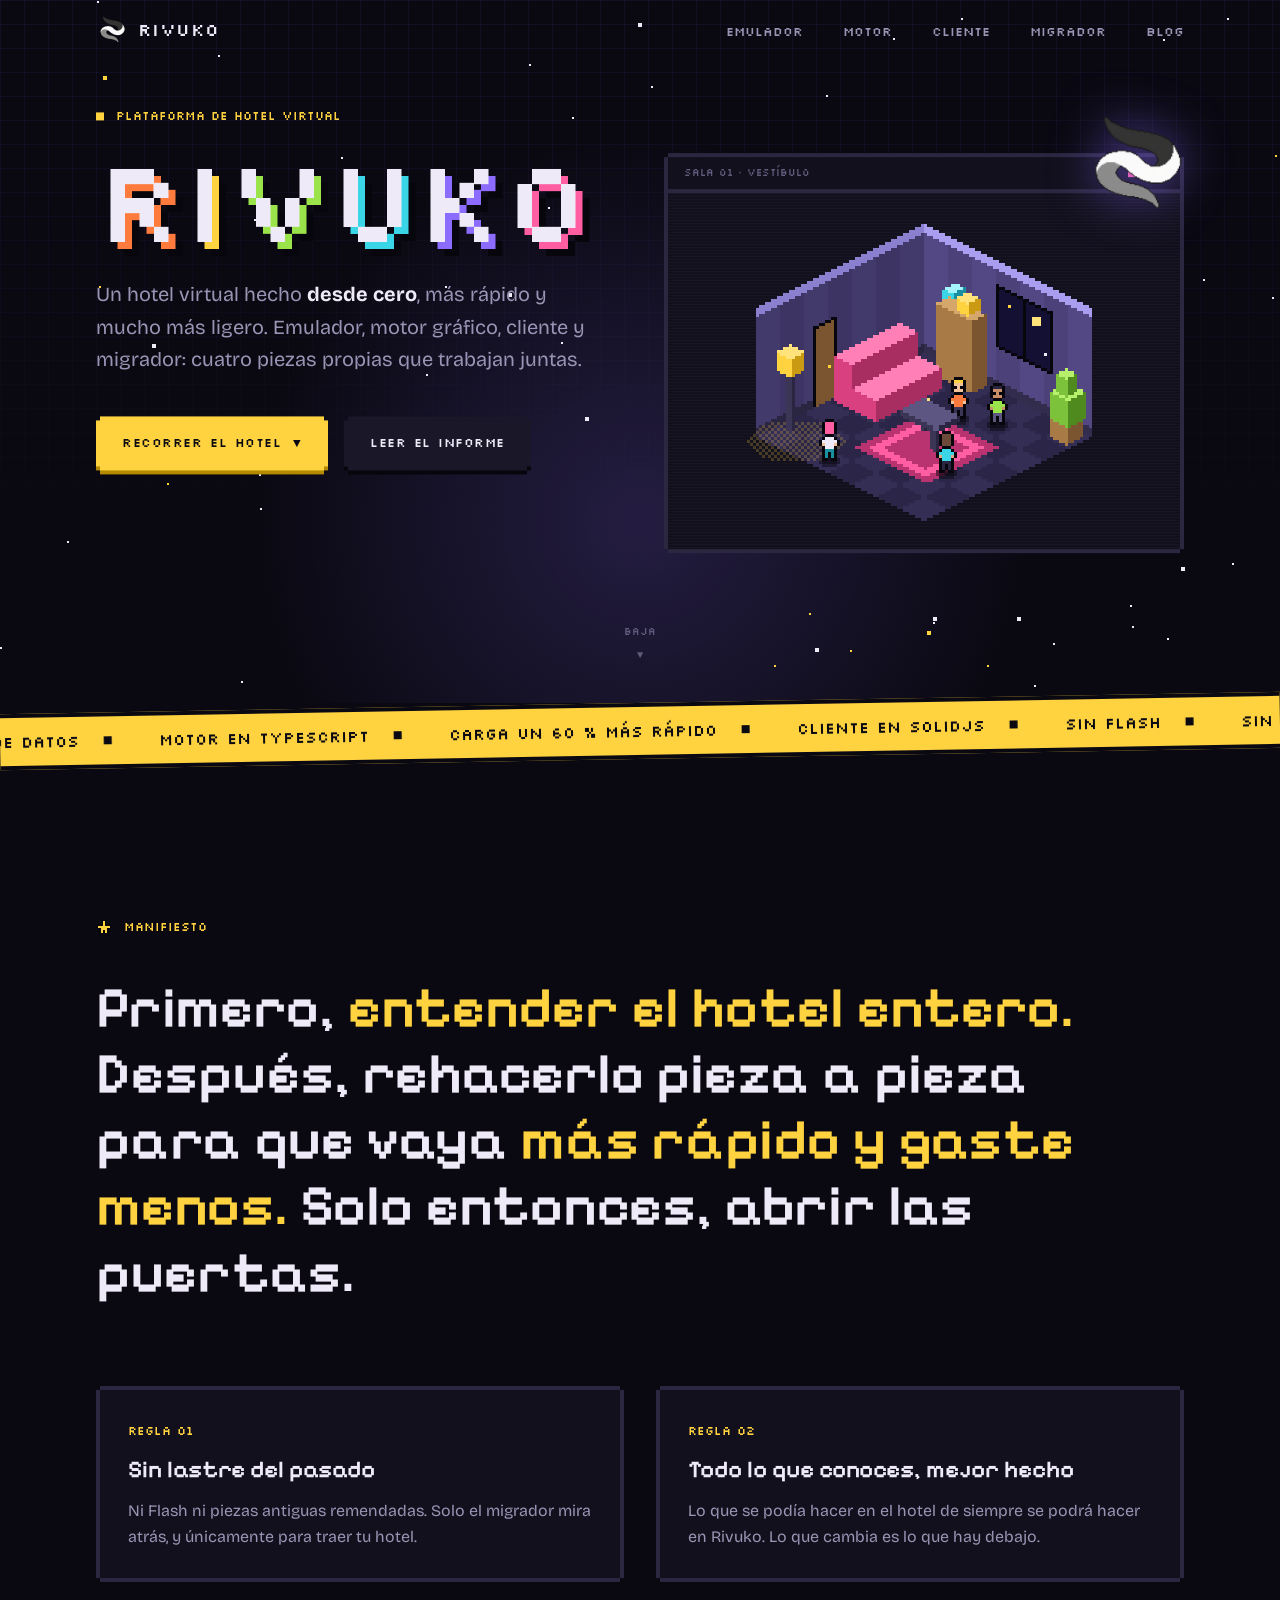
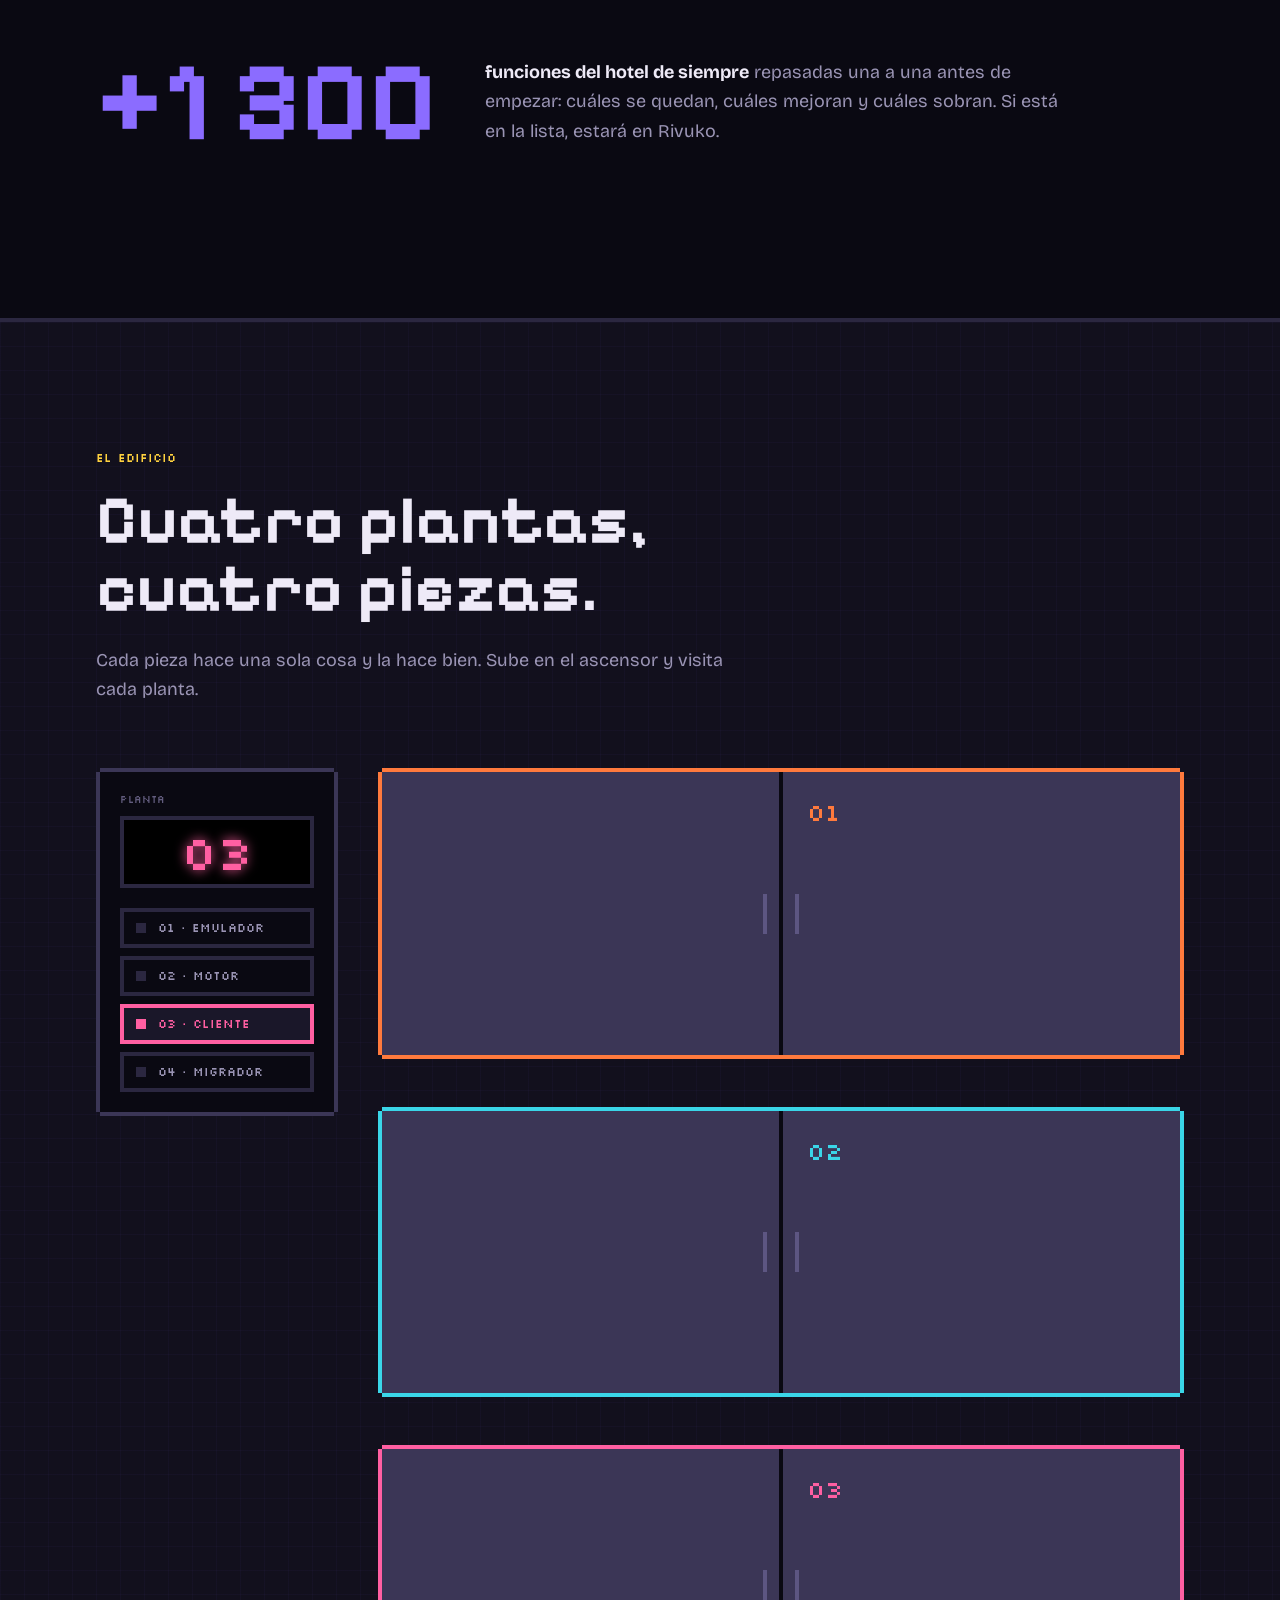
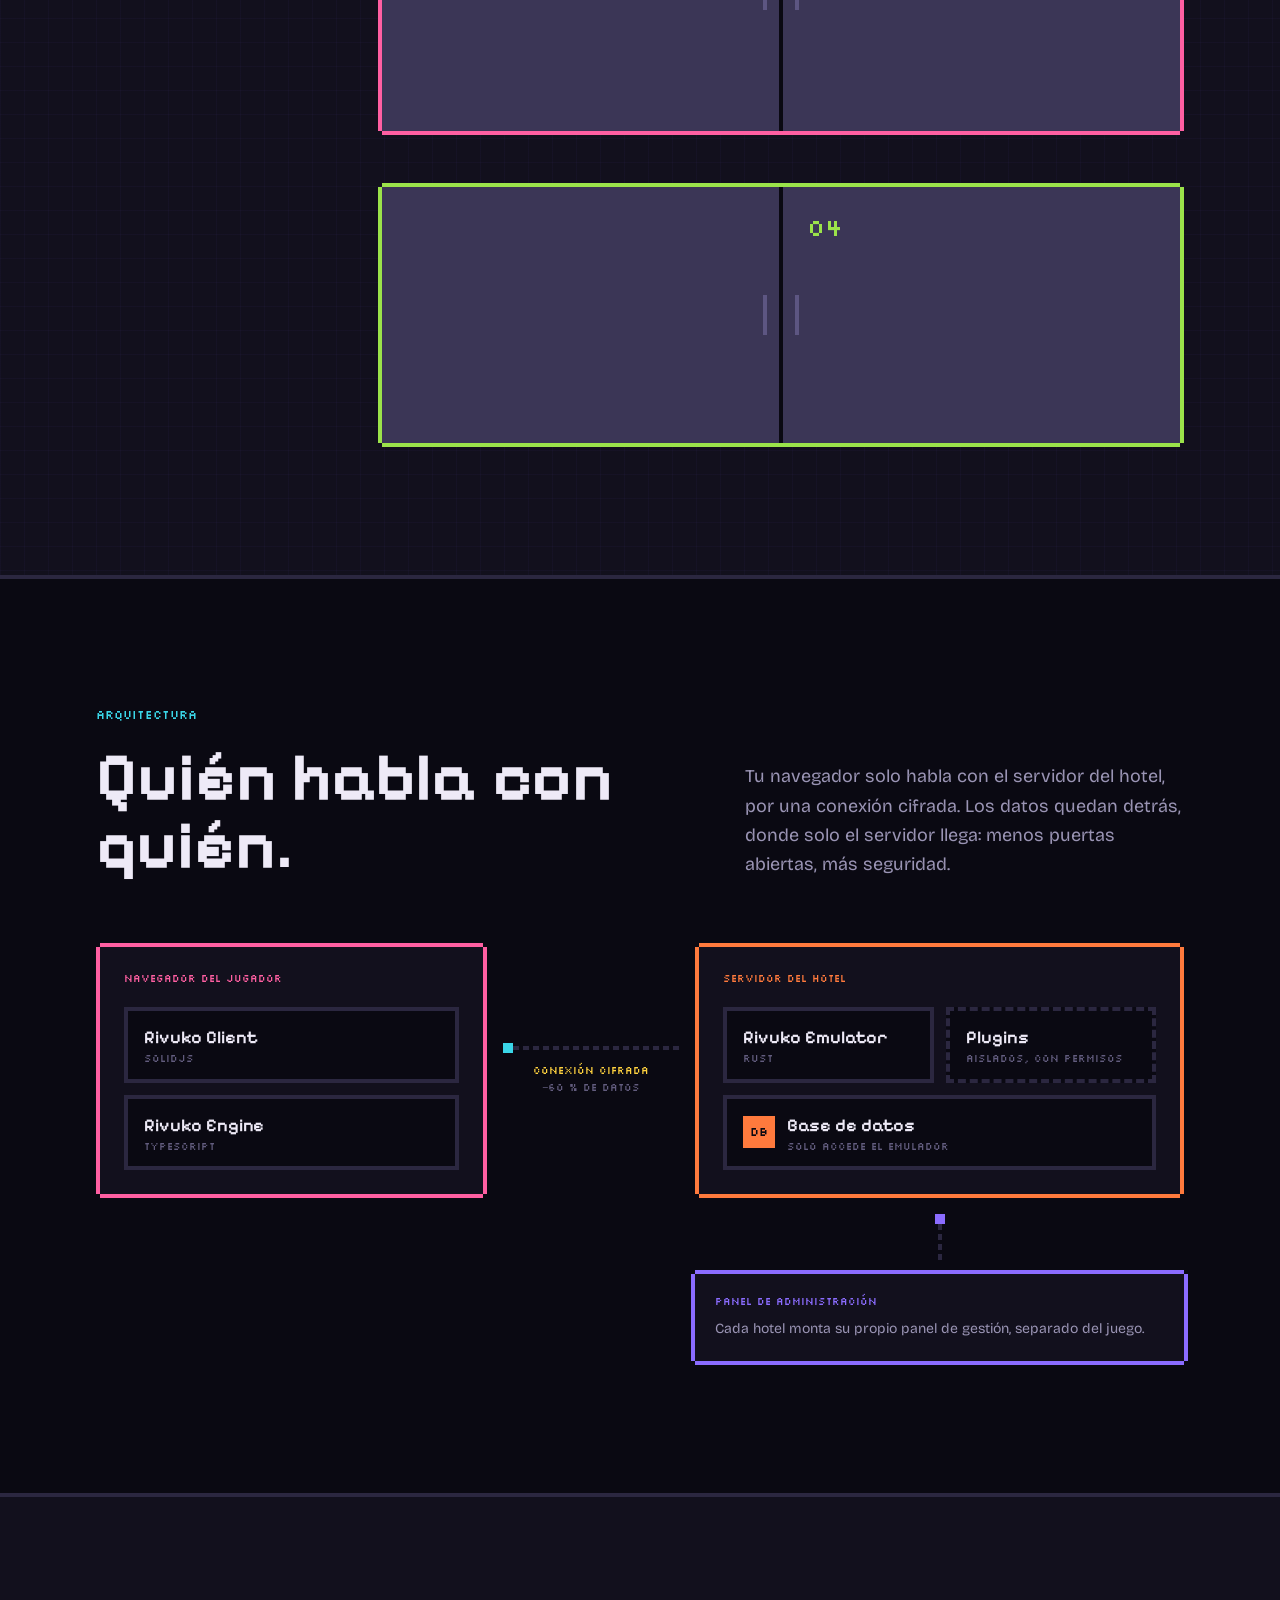
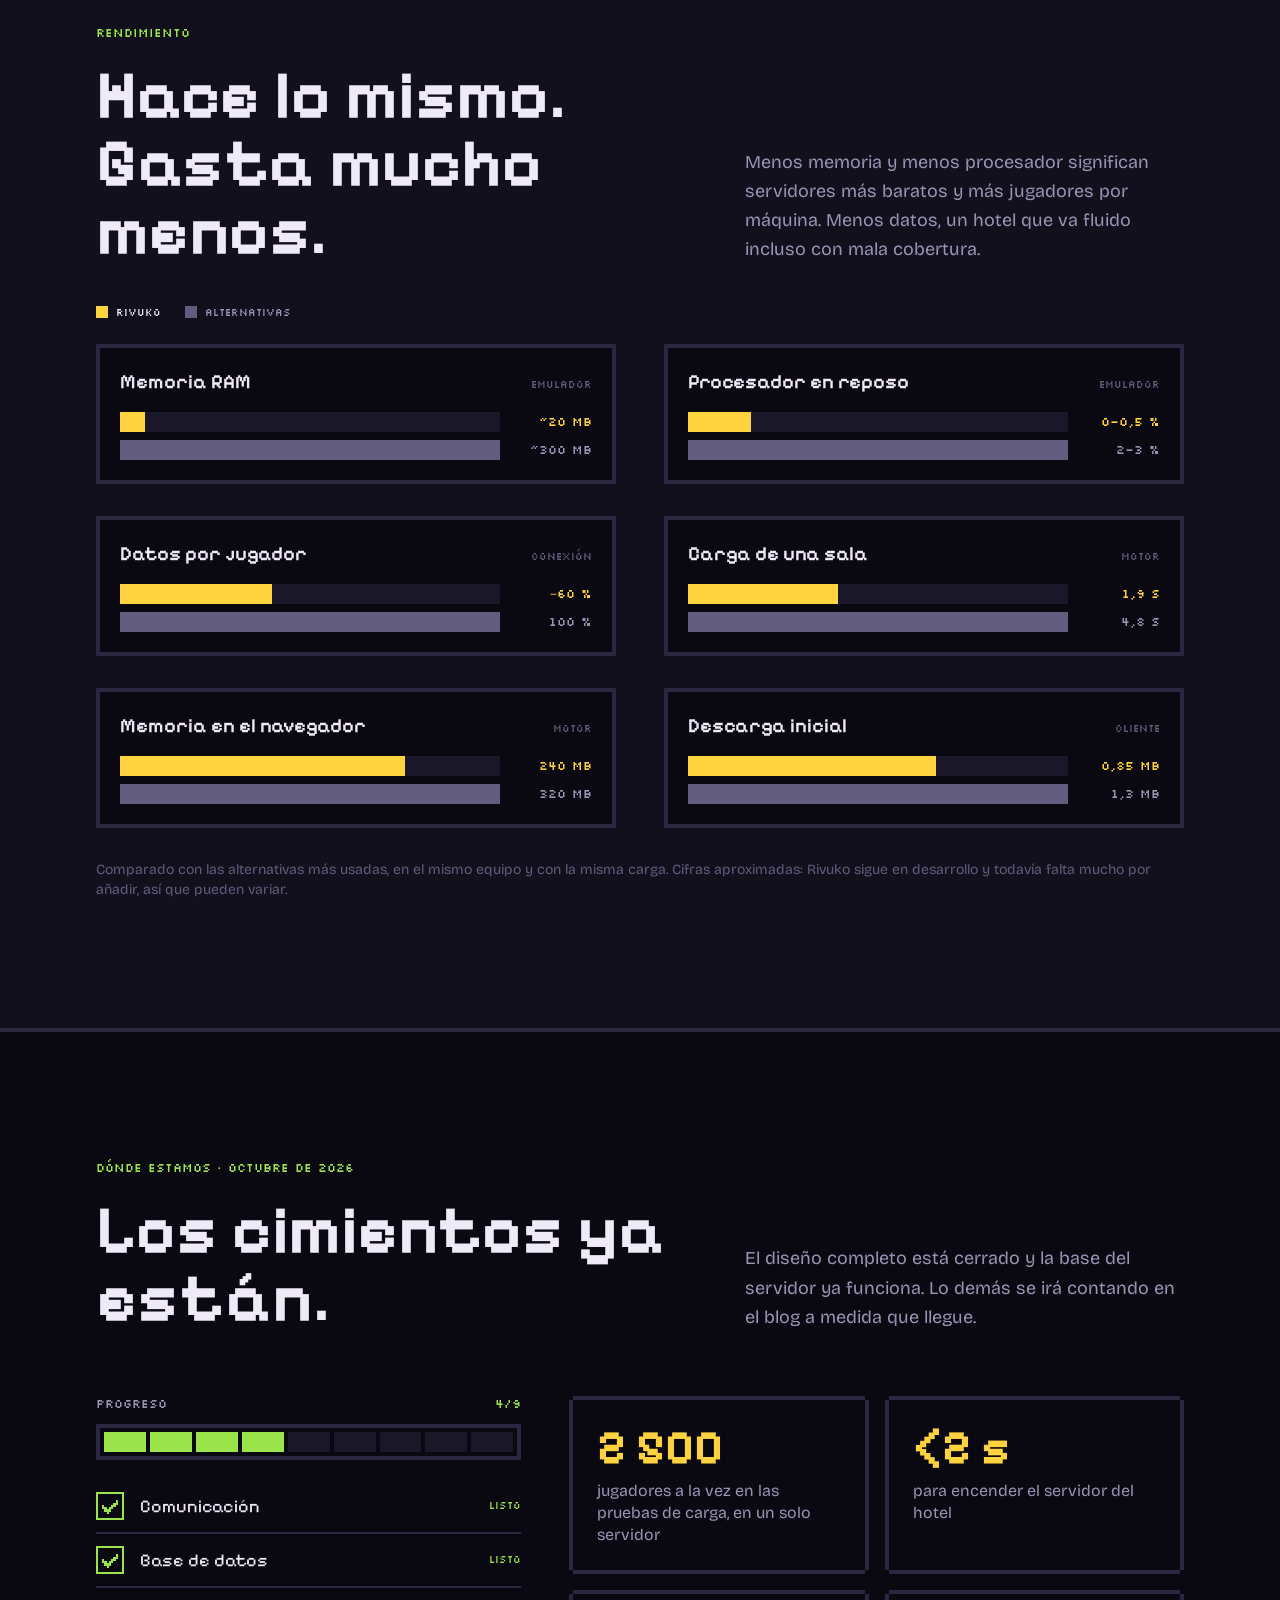
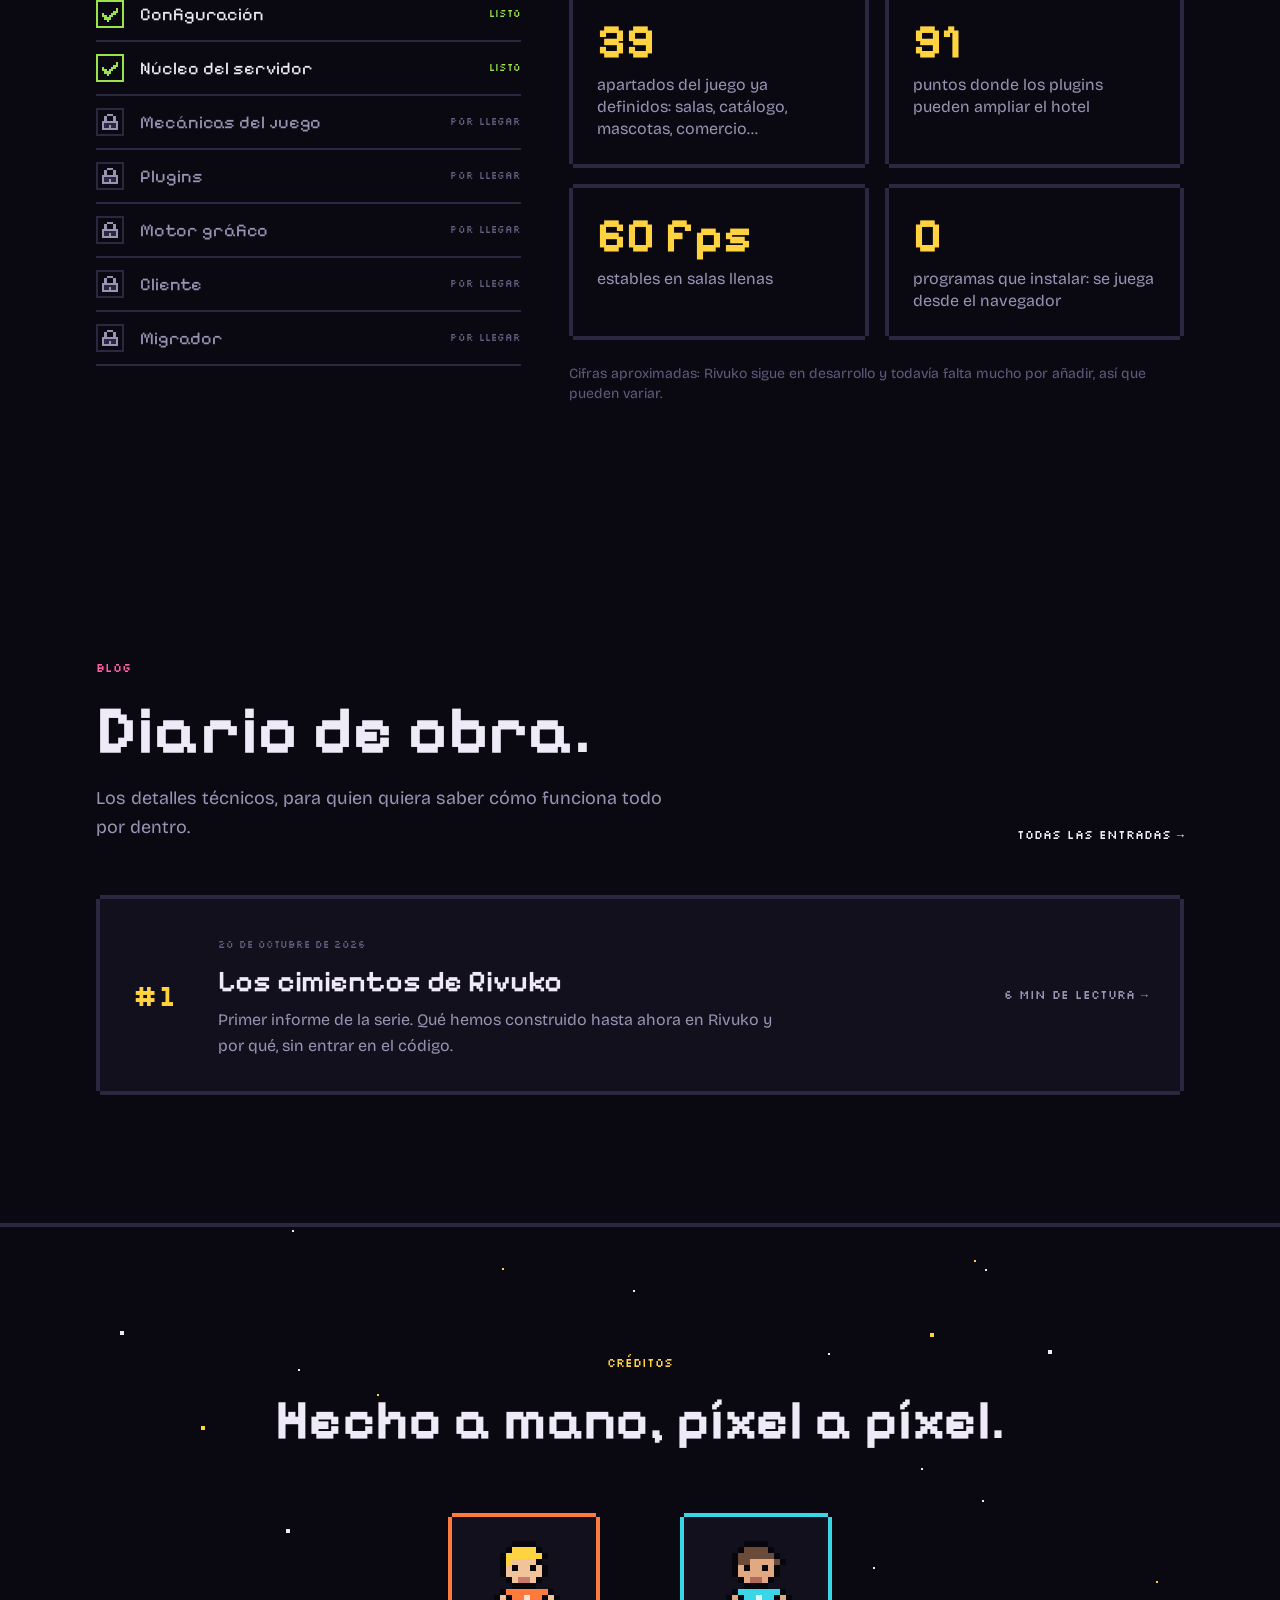
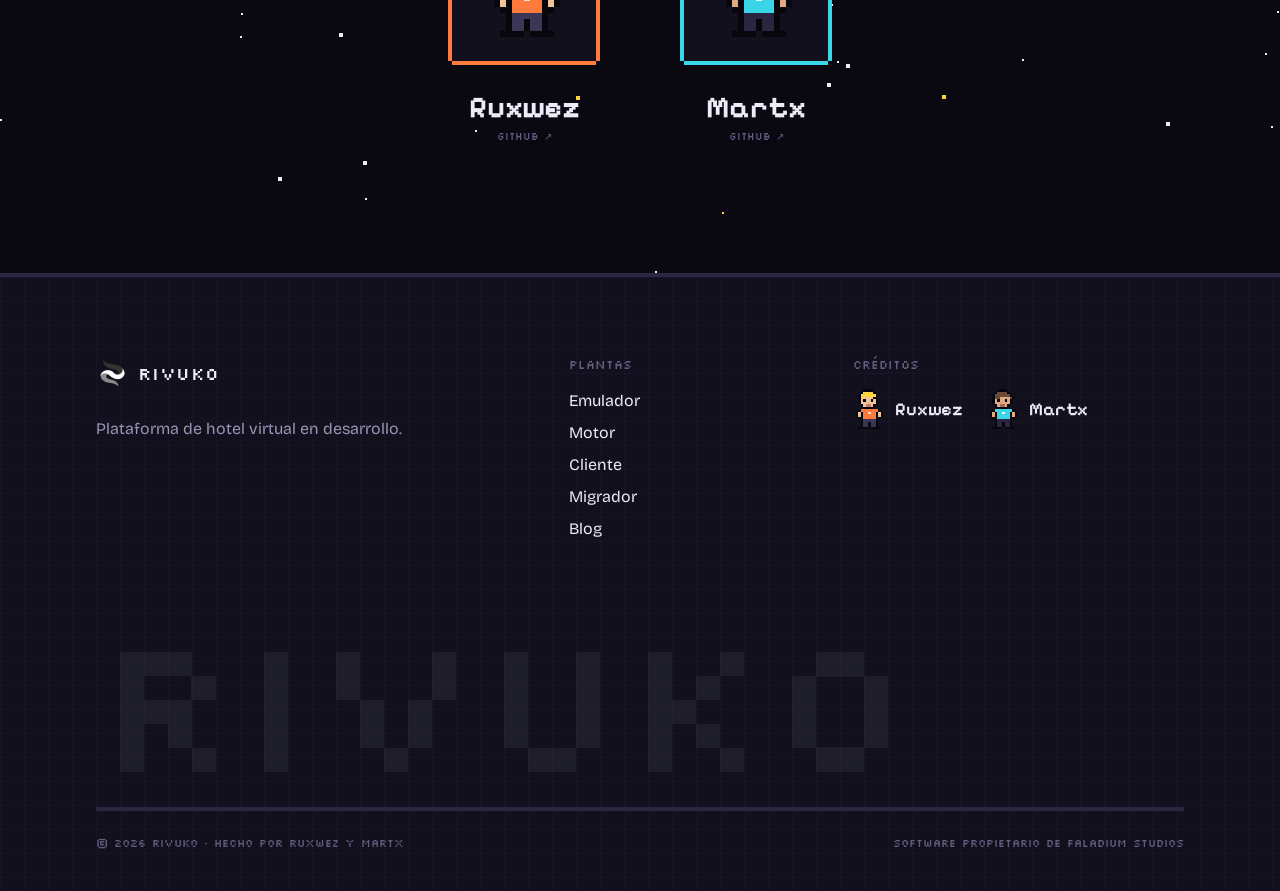
==== index.html @ 39b76a86 "." ====
<!doctype html>
<html lang="es">
  <head>
    <script>document.documentElement.classList.add("js");</script>
    <meta charset="utf-8" />
    <meta name="viewport" content="width=device-width, initial-scale=1" />
    <meta name="theme-color" content="#0a0912" />
    <link rel="icon" href="./favicon.png" type="image/png" />
    <link rel="apple-touch-icon" href="./apple-touch-icon.png" />
    <link href="./_app/immutable/entry/start.C_ji6uRD.js" rel="modulepreload">
		<link href="./_app/immutable/chunks/BPRgHqls.js" rel="modulepreload">
		<link href="./_app/immutable/chunks/MwFUhttO.js" rel="modulepreload">
		<link href="./_app/immutable/chunks/-UyI9lYi.js" rel="modulepreload">
		<link href="./_app/immutable/chunks/Dgnofkfo.js" rel="modulepreload">
		<link href="./_app/immutable/entry/app.CMrkdZSC.js" rel="modulepreload">
		<link href="./_app/immutable/chunks/DsnmJJEf.js" rel="modulepreload">
		<link href="./_app/immutable/chunks/eiNhF_HA.js" rel="modulepreload">
		<link href="./_app/immutable/chunks/B8r9OYyc.js" rel="modulepreload">
		<link href="./_app/immutable/chunks/Dru3IKKa.js" rel="modulepreload">
		<link href="./_app/immutable/nodes/0.DFyDA6Xi.js" rel="modulepreload">
		<link href="./_app/immutable/chunks/CtgAwrWz.js" rel="modulepreload">
		<link href="./_app/immutable/chunks/BNebqK40.js" rel="modulepreload">
		<link href="./_app/immutable/chunks/D0O7lKIT.js" rel="modulepreload">
		<link href="./_app/immutable/chunks/Bfo4kyxZ.js" rel="modulepreload">
		<link href="./_app/immutable/chunks/B04ZawnV.js" rel="modulepreload">
		<link href="./_app/immutable/chunks/DpcAlEVB.js" rel="modulepreload">
		<link href="./_app/immutable/nodes/2.C4mLR5Mn.js" rel="modulepreload">
		<link href="./_app/immutable/chunks/ZSm0M-sG.js" rel="modulepreload">
		<link href="./_app/immutable/chunks/CJP9e6hx.js" rel="modulepreload">
		<link href="./_app/immutable/chunks/a2FfAzxK.js" rel="modulepreload">
		<link href="./_app/immutable/chunks/BHLhH5mI.js" rel="modulepreload">
		<link href="./_app/immutable/chunks/BzL-fa7Y.js" rel="modulepreload">
		<!--1uha8ag--><meta name="description" content="Rivuko es una plataforma de hotel virtual construida desde cero, más rápida y mucho más ligera: emulador, motor gráfico, cliente y migrador."/> <meta property="og:title" content="Rivuko"/> <meta property="og:description" content="Rivuko es una plataforma de hotel virtual construida desde cero, más rápida y mucho más ligera: emulador, motor gráfico, cliente y migrador."/> <meta property="og:image" content="./logo.png"/><!----><title>Rivuko · Plataforma de hotel virtual</title>
		<link href="./_app/immutable/assets/0.CQcA4WLW.css" rel="stylesheet">
		<link href="./_app/immutable/assets/2.CHGrUEcN.css" rel="stylesheet">
  </head>
  <body data-sveltekit-preload-data="hover">
    <div style="display: contents"><!--[--><!--[0--><!--[--><header class="fixed inset-x-0 top-0 z-50 border-b-4 transition-colors duration-300 border-transparent"><nav class="mx-auto flex h-16 max-w-6xl items-center justify-between px-5 sm:px-8"><a href="./" aria-label="Rivuko, inicio"><span class="inline-flex items-center gap-2.5 "><img src="./logo.png" alt="" width="32" height="32" class="size-8"/> <!--[0--><span class="font-px text-lg leading-none tracking-wide">Rivuko</span><!--]--></span><!----></a> <ul class="hidden items-center gap-7 font-px text-[0.8rem] uppercase md:flex"><!--[--><li><a href="./emulator/" class="group flex items-center gap-1.5 transition-colors text-muted hover:text-text"><span class="size-1.5 bg-gold transition-opacity opacity-0 group-hover:opacity-100" aria-hidden="true"></span> Emulador</a></li><li><a href="./engine/" class="group flex items-center gap-1.5 transition-colors text-muted hover:text-text"><span class="size-1.5 bg-gold transition-opacity opacity-0 group-hover:opacity-100" aria-hidden="true"></span> Motor</a></li><li><a href="./client/" class="group flex items-center gap-1.5 transition-colors text-muted hover:text-text"><span class="size-1.5 bg-gold transition-opacity opacity-0 group-hover:opacity-100" aria-hidden="true"></span> Cliente</a></li><li><a href="./migrator/" class="group flex items-center gap-1.5 transition-colors text-muted hover:text-text"><span class="size-1.5 bg-gold transition-opacity opacity-0 group-hover:opacity-100" aria-hidden="true"></span> Migrador</a></li><li><a href="./blog/" class="group flex items-center gap-1.5 transition-colors text-muted hover:text-text"><span class="size-1.5 bg-gold transition-opacity opacity-0 group-hover:opacity-100" aria-hidden="true"></span> Blog</a></li><!--]--></ul> <button class="-mr-2 flex h-10 items-center px-2 font-px text-xs uppercase md:hidden" aria-label="Abrir menú" aria-expanded="false">Menú</button></nav></header> <!--[-1--><!--]--><!----> <main><!--[--><section class="relative isolate overflow-hidden pt-28 sm:pt-32"><div class="pixel-grid absolute inset-0 -z-10 [mask-image:linear-gradient(to_bottom,black,transparent_85%)]" aria-hidden="true"></div> <div class="absolute left-1/2 top-1/3 -z-10 size-[48rem] -translate-x-1/2 -translate-y-24 bg-[radial-gradient(closest-side,rgb(139_108_255/0.2),transparent)]" aria-hidden="true"></div> <div class="pointer-events-none absolute inset-0 overflow-hidden" aria-hidden="true"><!--[--><div class="absolute inset-0 animate-twinkle" style="animation-delay: 0s"><!--[--><span class="absolute bg-text" style="left: 0.005478458481597928%; top: 92.07645170021637%; width: 2px; height: 2px"></span><span class="absolute bg-text" style="left: 81.67574227865587%; top: 24.200477369223012%; width: 2px; height: 2px"></span><span class="absolute bg-text" style="left: 92.3168233560011%; top: 68.85014431031892%; width: 2px; height: 2px"></span><span class="absolute bg-text" style="left: 42.84699752128078%; top: 29.487340165994752%; width: 2px; height: 2px"></span><span class="absolute bg-text" style="left: 90.89697673492924%; top: 5.487983955763273%; width: 2px; height: 2px"></span><span class="absolute bg-text" style="left: 33.2571646353496%; top: 53.16602632085142%; width: 2px; height: 2px"></span><span class="absolute bg-text" style="left: 93.95726020166522%; top: 39.67220938749249%; width: 2px; height: 2px"></span><span class="absolute bg-gold" style="left: 7.772992228983432%; top: 40.68039252454433%; width: 2px; height: 2px"></span><span class="absolute bg-text" style="left: 88.45653938523333%; top: 89.05744761650331%; width: 2px; height: 2px"></span><span class="absolute bg-text" style="left: 74.11488880129293%; top: 48.93608333027739%; width: 2px; height: 2px"></span><span class="absolute bg-text" style="left: 63.69323565796634%; top: 92.21170344027304%; width: 4px; height: 4px"></span><span class="absolute bg-text" style="left: 5.2345416998651535%; top: 76.94234963364077%; width: 2px; height: 2px"></span><span class="absolute bg-text" style="left: 88.3135679589182%; top: 86.13668553816932%; width: 2px; height: 2px"></span><span class="absolute bg-text" style="left: 88.69851119290037%; top: 55.87761907646321%; width: 2px; height: 2px"></span><span class="absolute bg-gold" style="left: 63.24074606562068%; top: 87.21912488677498%; width: 2px; height: 2px"></span><span class="absolute bg-text" style="left: 44.66690129817785%; top: 16.610118475095422%; width: 2px; height: 2px"></span><span class="absolute bg-text" style="left: 20.275616888085203%; top: 72.29303804798658%; width: 2px; height: 2px"></span><span class="absolute bg-text" style="left: 95.8887678551901%; top: 2.521342179980754%; width: 2px; height: 2px"></span><span class="absolute bg-gold" style="left: 60.50422888272639%; top: 94.5748319824109%; width: 2px; height: 2px"></span><span class="absolute bg-text" style="left: 39.68832294442147%; top: 41.64372689167211%; width: 4px; height: 4px"></span><span class="absolute bg-text" style="left: 17.05288319711242%; top: 7.8078938684463%; width: 2px; height: 2px"></span><span class="absolute bg-text" style="left: 41.3464112865489%; top: 9.134493027410699%; width: 2px; height: 2px"></span><span class="absolute bg-text" style="left: 34.80339741092334%; top: 40.70028538848287%; width: 2px; height: 2px"></span><span class="absolute bg-text" style="left: 43.806075185447035%; top: 48.70564180831688%; width: 2px; height: 2px"></span><!--]--></div><div class="absolute inset-0 animate-twinkle" style="animation-delay: 0.8s"><!--[--><span class="absolute bg-text" style="left: 72.93706618851846%; top: 53.27143042966325%; width: 2px; height: 2px"></span><span class="absolute bg-text" style="left: 69.8045688540696%; top: 5.388730347803203%; width: 2px; height: 2px"></span><span class="absolute bg-text" style="left: 91.19954979568699%; top: 90.83341611122407%; width: 2px; height: 2px"></span><span class="absolute bg-text" style="left: 72.92721992029213%; top: 87.78520034988652%; width: 4px; height: 4px"></span><span class="absolute bg-gold" style="left: 66.44210357518965%; top: 92.4347882123826%; width: 2px; height: 2px"></span><span class="absolute bg-text" style="left: 90.64947841253573%; top: 45.78367948801428%; width: 2px; height: 2px"></span><span class="absolute bg-text" style="left: 58.68596767945493%; top: 35.058788599008125%; width: 2px; height: 2px"></span><span class="absolute bg-gold" style="left: 99.62051529419632%; top: 22.000549557619053%; width: 2px; height: 2px"></span><span class="absolute bg-text" style="left: 76.11278289748019%; top: 27.542157949666567%; width: 4px; height: 4px"></span><span class="absolute bg-text" style="left: 88.20869377265159%; top: 23.516236955074703%; width: 2px; height: 2px"></span><span class="absolute bg-text" style="left: 18.813403564884048%; top: 96.87371500622189%; width: 2px; height: 2px"></span><span class="absolute bg-text" style="left: 49.81872274066262%; top: 3.273102316666908%; width: 4px; height: 4px"></span><span class="absolute bg-text" style="left: 76.48848457098403%; top: 41.960184528473846%; width: 2px; height: 2px"></span><span class="absolute bg-text" style="left: 73.48923081228939%; top: 33.50226214784303%; width: 2px; height: 2px"></span><span class="absolute bg-text" style="left: 64.52154096426514%; top: 13.53898640421172%; width: 2px; height: 2px"></span><span class="absolute bg-text" style="left: 56.15223858326313%; top: 50.67386890327272%; width: 2px; height: 2px"></span><span class="absolute bg-text" style="left: 65.95721527280156%; top: 42.91708997586606%; width: 4px; height: 4px"></span><span class="absolute bg-gold" style="left: 72.40374962445523%; top: 89.81993821906855%; width: 4px; height: 4px"></span><span class="absolute bg-text" style="left: 20.221782066031256%; top: 67.49118378734737%; width: 2px; height: 2px"></span><span class="absolute bg-text" style="left: 80.76381486876114%; top: 97.43649926848546%; width: 2px; height: 2px"></span><span class="absolute bg-gold" style="left: 55.61064218897867%; top: 48.06327016468312%; width: 2px; height: 2px"></span><span class="absolute bg-text" style="left: 77.74596259824278%; top: 76.39338866639575%; width: 2px; height: 2px"></span><span class="absolute bg-text" style="left: 56.742558235648346%; top: 72.17626654178662%; width: 2px; height: 2px"></span><!--]--></div><div class="absolute inset-0 animate-twinkle" style="animation-delay: 1.6s"><!--[--><span class="absolute bg-text" style="left: 75.50748408562852%; top: 54.28502715857933%; width: 2px; height: 2px"></span><span class="absolute bg-text" style="left: 92.24018212046484%; top: 80.74089865234723%; width: 4px; height: 4px"></span><span class="absolute bg-text" style="left: 83.71709556491909%; top: 33.225159595359656%; width: 2px; height: 2px"></span><span class="absolute bg-gold" style="left: 56.06300232748641%; top: 50.880118064060866%; width: 2px; height: 2px"></span><span class="absolute bg-text" style="left: 40.56216810856115%; top: 28.359400587323773%; width: 2px; height: 2px"></span><span class="absolute bg-text" style="left: 63.434974971895564%; top: 51.62435264867933%; width: 2px; height: 2px"></span><span class="absolute bg-text" style="left: 79.47211017807578%; top: 87.75576291966985%; width: 4px; height: 4px"></span><span class="absolute bg-text" style="left: 45.710673623583595%; top: 59.29159156945143%; width: 4px; height: 4px"></span><span class="absolute bg-text" style="left: 7.603983957136043%; top: 0.15836758546455185%; width: 2px; height: 2px"></span><span class="absolute bg-text" style="left: 11.83726578570775%; top: 48.92606039015858%; width: 4px; height: 4px"></span><span class="absolute bg-text" style="left: 26.627136173950106%; top: 22.277675579431317%; width: 2px; height: 2px"></span><span class="absolute bg-gold" style="left: 13.076027023175744%; top: 68.78617851472747%; width: 2px; height: 2px"></span><span class="absolute bg-text" style="left: 88.22156423154361%; top: 39.83003955326511%; width: 2px; height: 2px"></span><span class="absolute bg-text" style="left: 19.862626967887685%; top: 31.171449288340032%; width: 2px; height: 2px"></span><span class="absolute bg-gold" style="left: 77.14015449264095%; top: 94.57655781627471%; width: 2px; height: 2px"></span><span class="absolute bg-text" style="left: 75.0879158615544%; top: 2.6018851448790565%; width: 2px; height: 2px"></span><span class="absolute bg-text" style="left: 82.28663917737391%; top: 91.54465412327305%; width: 2px; height: 2px"></span><span class="absolute bg-gold" style="left: 8.027061544371332%; top: 10.823376248974062%; width: 4px; height: 4px"></span><span class="absolute bg-text" style="left: 99.3956244547831%; top: 42.26021153957593%; width: 2px; height: 2px"></span><span class="absolute bg-text" style="left: 50.87238748132828%; top: 12.2163986844087%; width: 2px; height: 2px"></span><span class="absolute bg-gold" style="left: 41.341788853212165%; top: 31.44525593679643%; width: 4px; height: 4px"></span><span class="absolute bg-text" style="left: 96.24442765314339%; top: 80.09556638081352%; width: 2px; height: 2px"></span><span class="absolute bg-text" style="left: 72.89750998509%; top: 88.45031940771747%; width: 2px; height: 2px"></span><!--]--></div><!--]--></div><!----> <div class="mx-auto grid max-w-6xl items-center gap-12 px-5 pb-16 sm:px-8 lg:grid-cols-12 lg:pb-24"><div class="lg:col-span-6"><p data-reveal="" class="flex items-center gap-3 font-px text-xs uppercase text-gold"><span class="size-2 animate-blink bg-gold" aria-hidden="true"></span> Plataforma de hotel virtual</p> <h1 class="mt-6 flex font-px text-[clamp(3.6rem,12vw,7.25rem)] leading-[0.85]" aria-label="Rivuko"><!--[--><span data-item="" class="inline-block" style="text-shadow: 0.06em 0.06em 0 #ff7a3d, 0.12em 0.12em 0 #07060c" aria-hidden="true">R</span><span data-item="" class="inline-block" style="text-shadow: 0.06em 0.06em 0 #ffd23f, 0.12em 0.12em 0 #07060c" aria-hidden="true">I</span><span data-item="" class="inline-block" style="text-shadow: 0.06em 0.06em 0 #9be34a, 0.12em 0.12em 0 #07060c" aria-hidden="true">V</span><span data-item="" class="inline-block" style="text-shadow: 0.06em 0.06em 0 #3ad6e8, 0.12em 0.12em 0 #07060c" aria-hidden="true">U</span><span data-item="" class="inline-block" style="text-shadow: 0.06em 0.06em 0 #8b6cff, 0.12em 0.12em 0 #07060c" aria-hidden="true">K</span><span data-item="" class="inline-block" style="text-shadow: 0.06em 0.06em 0 #ff5fa2, 0.12em 0.12em 0 #07060c" aria-hidden="true">O</span><!--]--></h1> <p data-reveal="" class="mt-8 max-w-lg text-lg leading-relaxed text-muted sm:text-xl">Un hotel virtual hecho <strong class="text-text">desde cero</strong>, más rápido y mucho más
        ligero. Emulador, motor gráfico, cliente y migrador: cuatro piezas propias que trabajan juntas.</p> <div data-reveal="" class="mt-10 flex flex-wrap gap-4"><a href="./#plantas" class="px-button">Recorrer el hotel <span aria-hidden="true">▼</span></a> <a href="./blog/informe-tecnico-01/" class="px-button ghost">Leer el informe</a></div></div> <div class="relative lg:col-span-6"><div data-reveal="" class="px-frame bg-night" style="--px-color: #2b2740"><div class="flex items-center justify-between border-b-4 border-line px-4 py-2 font-px text-[0.65rem] uppercase text-dim"><span>Sala 01 · Vestíbulo</span> <span class="flex gap-1.5" aria-hidden="true"><span class="size-2 bg-rose"></span><span class="size-2 bg-gold"></span><span class="size-2 bg-lime"></span></span></div> <div class="scanlines px-2 py-4"><div class="flex w-full justify-center " role="img" aria-label="Sala de hotel en pixel art con avatares que pasean y charlan"><canvas width="128" height="108" class="pixelated max-w-full" style="width: 384px" aria-hidden="true"></canvas></div><!----></div></div> <img src="./logo.png" alt="" width="112" height="112" class="absolute -right-2 -top-12 size-24 animate-bob drop-shadow-[0_0_24px_rgba(139,108,255,0.55)] sm:size-28"/></div></div> <a href="./#desde-cero" class="mx-auto mb-10 flex w-fit flex-col items-center gap-2 font-px text-[0.65rem] uppercase text-dim hover:text-gold">Baja <span class="animate-blink" aria-hidden="true">▼</span></a></section><!----> <div class="relative -rotate-1 overflow-hidden border-y-4 border-void bg-gold py-3 text-void" aria-hidden="true"><div class="flex w-max"><!--[--><ul class="flex shrink-0 items-center"><!--[--><li class="flex items-center gap-6 px-6 font-px text-sm uppercase sm:text-base">~20 MB de RAM <span class="size-2 bg-void"></span></li><li class="flex items-center gap-6 px-6 font-px text-sm uppercase sm:text-base">Emulador en Rust <span class="size-2 bg-void"></span></li><li class="flex items-center gap-6 px-6 font-px text-sm uppercase sm:text-base">−60 % de datos <span class="size-2 bg-void"></span></li><li class="flex items-center gap-6 px-6 font-px text-sm uppercase sm:text-base">Motor en TypeScript <span class="size-2 bg-void"></span></li><li class="flex items-center gap-6 px-6 font-px text-sm uppercase sm:text-base">Carga un 60 % más rápido <span class="size-2 bg-void"></span></li><li class="flex items-center gap-6 px-6 font-px text-sm uppercase sm:text-base">Cliente en SolidJS <span class="size-2 bg-void"></span></li><li class="flex items-center gap-6 px-6 font-px text-sm uppercase sm:text-base">Sin Flash <span class="size-2 bg-void"></span></li><li class="flex items-center gap-6 px-6 font-px text-sm uppercase sm:text-base">Sin instalar nada <span class="size-2 bg-void"></span></li><!--]--></ul><ul class="flex shrink-0 items-center"><!--[--><li class="flex items-center gap-6 px-6 font-px text-sm uppercase sm:text-base">~20 MB de RAM <span class="size-2 bg-void"></span></li><li class="flex items-center gap-6 px-6 font-px text-sm uppercase sm:text-base">Emulador en Rust <span class="size-2 bg-void"></span></li><li class="flex items-center gap-6 px-6 font-px text-sm uppercase sm:text-base">−60 % de datos <span class="size-2 bg-void"></span></li><li class="flex items-center gap-6 px-6 font-px text-sm uppercase sm:text-base">Motor en TypeScript <span class="size-2 bg-void"></span></li><li class="flex items-center gap-6 px-6 font-px text-sm uppercase sm:text-base">Carga un 60 % más rápido <span class="size-2 bg-void"></span></li><li class="flex items-center gap-6 px-6 font-px text-sm uppercase sm:text-base">Cliente en SolidJS <span class="size-2 bg-void"></span></li><li class="flex items-center gap-6 px-6 font-px text-sm uppercase sm:text-base">Sin Flash <span class="size-2 bg-void"></span></li><li class="flex items-center gap-6 px-6 font-px text-sm uppercase sm:text-base">Sin instalar nada <span class="size-2 bg-void"></span></li><!--]--></ul><!--]--></div></div><!----> <section id="desde-cero" class="relative scroll-mt-16"><div class="mx-auto max-w-6xl px-5 py-28 sm:px-8 sm:py-40"><p data-reveal="" class="flex items-center gap-3 font-px text-xs uppercase text-gold"><svg viewBox="0 0 7 7" class="size-4" shape-rendering="crispEdges" aria-hidden="true"><!--[--><rect x="3" y="0" width="1" height="1" fill="#07060c"></rect><rect x="2" y="1" width="1" height="1" fill="#07060c"></rect><rect x="3" y="1" width="1" height="1" fill="#ffd23f"></rect><rect x="4" y="1" width="1" height="1" fill="#07060c"></rect><rect x="0" y="2" width="3" height="1" fill="#07060c"></rect><rect x="3" y="2" width="1" height="1" fill="#ffd23f"></rect><rect x="4" y="2" width="3" height="1" fill="#07060c"></rect><rect x="0" y="3" width="1" height="1" fill="#07060c"></rect><rect x="1" y="3" width="5" height="1" fill="#ffd23f"></rect><rect x="6" y="3" width="1" height="1" fill="#07060c"></rect><rect x="1" y="4" width="1" height="1" fill="#07060c"></rect><rect x="2" y="4" width="3" height="1" fill="#ffd23f"></rect><rect x="5" y="4" width="1" height="1" fill="#07060c"></rect><rect x="1" y="5" width="1" height="1" fill="#07060c"></rect><rect x="2" y="5" width="1" height="1" fill="#ffd23f"></rect><rect x="3" y="5" width="1" height="1" fill="#07060c"></rect><rect x="4" y="5" width="1" height="1" fill="#ffd23f"></rect><rect x="5" y="5" width="1" height="1" fill="#07060c"></rect><rect x="1" y="6" width="1" height="1" fill="#07060c"></rect><rect x="5" y="6" width="1" height="1" fill="#07060c"></rect><!--]--></svg><!----> Manifiesto</p> <p class="mt-10 font-pixel text-[clamp(1.9rem,4.6vw,3.6rem)] font-semibold leading-[1.15]"><!--[--><span data-word="">Primero,</span> <span data-word="" class="text-gold">entender</span> <span data-word="" class="text-gold">el</span> <span data-word="" class="text-gold">hotel</span> <span data-word="" class="text-gold">entero.</span> <span data-word="">Después,</span> <span data-word="">rehacerlo</span> <span data-word="">pieza</span> <span data-word="">a</span> <span data-word="">pieza</span> <span data-word="">para</span> <span data-word="">que</span> <span data-word="">vaya</span> <span data-word="" class="text-gold">más</span> <span data-word="" class="text-gold">rápido</span> <span data-word="" class="text-gold">y</span> <span data-word="" class="text-gold">gaste</span> <span data-word="" class="text-gold">menos.</span> <span data-word="">Solo</span> <span data-word="">entonces,</span> <span data-word="">abrir</span> <span data-word="">las</span> <span data-word="">puertas.</span> <!--]--></p> <ul class="mt-20 grid gap-8 md:grid-cols-2"><!--[--><li data-item="" class="px-frame bg-night p-7" style="--px-color: #2b2740"><span class="font-px text-xs text-gold">Regla 01</span> <h3 class="mt-3 font-pixel text-2xl font-semibold">Sin lastre del pasado</h3> <p class="mt-3 leading-relaxed text-muted">Ni Flash ni piezas antiguas remendadas. Solo el migrador mira atrás, y únicamente para traer tu hotel.</p></li><li data-item="" class="px-frame bg-night p-7" style="--px-color: #2b2740"><span class="font-px text-xs text-gold">Regla 02</span> <h3 class="mt-3 font-pixel text-2xl font-semibold">Todo lo que conoces, mejor hecho</h3> <p class="mt-3 leading-relaxed text-muted">Lo que se podía hacer en el hotel de siempre se podrá hacer en Rivuko. Lo que cambia es lo que hay debajo.</p></li><!--]--></ul> <div data-reveal="" class="mt-16 grid gap-6 md:grid-cols-[auto_1fr] md:items-center md:gap-12"><p class="whitespace-nowrap font-pixel text-[clamp(4rem,10vw,7rem)] font-bold leading-none text-violet">+1 300</p> <p class="max-w-xl text-lg leading-relaxed text-muted"><strong class="text-text">funciones del hotel de siempre</strong> repasadas una a una antes de
        empezar: cuáles se quedan, cuáles mejoran y cuáles sobran. Si está en la lista, estará en Rivuko.</p></div></div></section><!----> <section id="plantas" class="relative scroll-mt-16 border-y-4 border-line bg-night"><div class="pixel-grid absolute inset-0 opacity-50" aria-hidden="true"></div> <div class="relative mx-auto max-w-6xl px-5 py-24 sm:px-8 sm:py-32"><div data-reveal="" class="max-w-2xl"><p class="font-px text-xs uppercase text-gold">El edificio</p> <h2 class="mt-5 font-pixel text-[clamp(2.4rem,6vw,4.25rem)] font-bold leading-[1]">Cuatro plantas, cuatro piezas.</h2> <p class="mt-6 text-lg leading-relaxed text-muted">Cada pieza hace una sola cosa y la hace bien. Sube en el ascensor y visita cada planta.</p></div> <div class="mt-16 grid gap-10 lg:grid-cols-12"><aside class="hidden lg:col-span-3 lg:block"><div class="sticky top-28 px-frame bg-void p-5" style="--px-color: #3b3656"><p class="font-px text-[0.65rem] uppercase text-dim">Planta</p> <p class="mt-2 border-4 border-line bg-black px-3 py-2 text-center font-px text-5xl tabular-nums" style="color: var(--color-ember); text-shadow: 0 0 12px var(--color-ember)" aria-live="polite">01</p> <ul class="mt-5 space-y-2"><!--[--><li><a href="#planta-emulator" class="flex items-center gap-3 border-4 px-3 py-2 font-px text-xs uppercase transition-colors border-current bg-night-2" style="color: var(--color-ember)"><span class="size-2.5 bg-current"></span> 01 · Emulador</a></li><li><a href="#planta-engine" class="flex items-center gap-3 border-4 px-3 py-2 font-px text-xs uppercase transition-colors border-line text-muted hover:text-text"><span class="size-2.5 bg-line"></span> 02 · Motor</a></li><li><a href="#planta-client" class="flex items-center gap-3 border-4 px-3 py-2 font-px text-xs uppercase transition-colors border-line text-muted hover:text-text"><span class="size-2.5 bg-line"></span> 03 · Cliente</a></li><li><a href="#planta-migrator" class="flex items-center gap-3 border-4 px-3 py-2 font-px text-xs uppercase transition-colors border-line text-muted hover:text-text"><span class="size-2.5 bg-line"></span> 04 · Migrador</a></li><!--]--></ul></div></aside> <ol class="space-y-14 lg:col-span-9"><!--[--><li id="planta-emulator" class="scroll-mt-28"><article class="relative overflow-hidden px-frame bg-void" style="--px-color: var(--color-ember)"><div class="grid items-center gap-8 p-7 sm:grid-cols-[auto_1fr] sm:p-10"><div class="relative mx-auto grid size-36 place-items-center sm:size-44"><div class="absolute -inset-6 opacity-30" style="background: radial-gradient(closest-side, var(--color-ember), transparent)"></div> <svg viewBox="0 0 16 16" class="relative size-28 animate-bob sm:size-36" shape-rendering="crispEdges" aria-hidden="true"><!--[--><rect x="3" y="1" width="10" height="1" fill="#07060c"></rect><rect x="3" y="2" width="1" height="1" fill="#07060c"></rect><rect x="4" y="2" width="8" height="1" fill="#5d5682"></rect><rect x="12" y="2" width="1" height="1" fill="#07060c"></rect><rect x="3" y="3" width="1" height="1" fill="#07060c"></rect><rect x="4" y="3" width="1" height="1" fill="#3b3656"></rect><rect x="5" y="3" width="6" height="1" fill="#15131f"></rect><rect x="11" y="3" width="1" height="1" fill="#3b3656"></rect><rect x="12" y="3" width="1" height="1" fill="#07060c"></rect><rect x="3" y="4" width="1" height="1" fill="#07060c"></rect><rect x="4" y="4" width="1" height="1" fill="#3b3656"></rect><rect x="5" y="4" width="1" height="1" fill="#15131f"></rect><rect x="6" y="4" width="1" height="1" fill="#ff7a3d"></rect><rect x="7" y="4" width="1" height="1" fill="#9be34a"></rect><rect x="8" y="4" width="3" height="1" fill="#15131f"></rect><rect x="11" y="4" width="1" height="1" fill="#3b3656"></rect><rect x="12" y="4" width="1" height="1" fill="#07060c"></rect><rect x="3" y="5" width="1" height="1" fill="#07060c"></rect><rect x="4" y="5" width="8" height="1" fill="#3b3656"></rect><rect x="12" y="5" width="1" height="1" fill="#07060c"></rect><rect x="3" y="6" width="1" height="1" fill="#07060c"></rect><rect x="4" y="6" width="1" height="1" fill="#3b3656"></rect><rect x="5" y="6" width="6" height="1" fill="#15131f"></rect><rect x="11" y="6" width="1" height="1" fill="#3b3656"></rect><rect x="12" y="6" width="1" height="1" fill="#07060c"></rect><rect x="3" y="7" width="1" height="1" fill="#07060c"></rect><rect x="4" y="7" width="1" height="1" fill="#3b3656"></rect><rect x="5" y="7" width="1" height="1" fill="#15131f"></rect><rect x="6" y="7" width="1" height="1" fill="#ff7a3d"></rect><rect x="7" y="7" width="1" height="1" fill="#15131f"></rect><rect x="8" y="7" width="1" height="1" fill="#9be34a"></rect><rect x="9" y="7" width="2" height="1" fill="#15131f"></rect><rect x="11" y="7" width="1" height="1" fill="#3b3656"></rect><rect x="12" y="7" width="1" height="1" fill="#07060c"></rect><rect x="3" y="8" width="1" height="1" fill="#07060c"></rect><rect x="4" y="8" width="8" height="1" fill="#3b3656"></rect><rect x="12" y="8" width="1" height="1" fill="#07060c"></rect><rect x="3" y="9" width="1" height="1" fill="#07060c"></rect><rect x="4" y="9" width="1" height="1" fill="#3b3656"></rect><rect x="5" y="9" width="6" height="1" fill="#15131f"></rect><rect x="11" y="9" width="1" height="1" fill="#3b3656"></rect><rect x="12" y="9" width="1" height="1" fill="#07060c"></rect><rect x="3" y="10" width="1" height="1" fill="#07060c"></rect><rect x="4" y="10" width="1" height="1" fill="#3b3656"></rect><rect x="5" y="10" width="1" height="1" fill="#15131f"></rect><rect x="6" y="10" width="1" height="1" fill="#9be34a"></rect><rect x="7" y="10" width="1" height="1" fill="#15131f"></rect><rect x="8" y="10" width="2" height="1" fill="#ff7a3d"></rect><rect x="10" y="10" width="1" height="1" fill="#15131f"></rect><rect x="11" y="10" width="1" height="1" fill="#3b3656"></rect><rect x="12" y="10" width="1" height="1" fill="#07060c"></rect><rect x="3" y="11" width="1" height="1" fill="#07060c"></rect><rect x="4" y="11" width="8" height="1" fill="#3b3656"></rect><rect x="12" y="11" width="1" height="1" fill="#07060c"></rect><rect x="3" y="12" width="1" height="1" fill="#07060c"></rect><rect x="4" y="12" width="1" height="1" fill="#3b3656"></rect><rect x="5" y="12" width="5" height="1" fill="#ffb58f"></rect><rect x="10" y="12" width="2" height="1" fill="#3b3656"></rect><rect x="12" y="12" width="1" height="1" fill="#07060c"></rect><rect x="3" y="13" width="1" height="1" fill="#07060c"></rect><rect x="4" y="13" width="8" height="1" fill="#3b3656"></rect><rect x="12" y="13" width="1" height="1" fill="#07060c"></rect><rect x="3" y="14" width="10" height="1" fill="#07060c"></rect><rect x="4" y="15" width="2" height="1" fill="#07060c"></rect><rect x="10" y="15" width="2" height="1" fill="#07060c"></rect><!--]--></svg><!----></div> <div><p class="flex flex-wrap items-center gap-3 font-px text-[0.7rem] uppercase"><span style="color: var(--color-ember)">Planta 01</span> <span class="bg-night-2 px-2 py-1 text-muted">Rust</span> <span class="flex items-center gap-1.5 px-2 py-1 bg-lime text-void"><span class="size-1.5 animate-blink bg-void"></span> El núcleo ya funciona</span></p> <h3 class="mt-4 font-pixel text-4xl font-bold sm:text-5xl">Rivuko Emulator</h3> <p class="mt-3 max-w-xl text-lg leading-relaxed text-muted">Hace el mismo trabajo que las alternativas con ~20 MB de RAM en lugar de ~300 MB.</p> <a href="./emulator/" class="mt-6 inline-flex items-center gap-2 font-px text-xs uppercase hover:underline" style="color: var(--color-ember)">Visitar la planta <span aria-hidden="true">→</span></a></div></div> <div data-door="" class="absolute inset-y-0 left-0 w-1/2 border-r-2 border-void bg-[#3b3656]" aria-hidden="true"><span class="absolute right-3 top-1/2 h-10 w-1 -translate-y-1/2 bg-[#5d5682]"></span></div> <div data-door="" class="absolute inset-y-0 right-0 w-1/2 border-l-2 border-void bg-[#3b3656]" aria-hidden="true"><span class="absolute left-3 top-1/2 h-10 w-1 -translate-y-1/2 bg-[#5d5682]"></span> <span class="absolute left-6 top-6 font-px text-2xl" style="color: var(--color-ember)">01</span></div></article></li><li id="planta-engine" class="scroll-mt-28"><article class="relative overflow-hidden px-frame bg-void" style="--px-color: var(--color-aqua)"><div class="grid items-center gap-8 p-7 sm:grid-cols-[auto_1fr] sm:p-10"><div class="relative mx-auto grid size-36 place-items-center sm:size-44"><div class="absolute -inset-6 opacity-30" style="background: radial-gradient(closest-side, var(--color-aqua), transparent)"></div> <svg viewBox="0 0 16 16" class="relative size-28 animate-bob sm:size-36" shape-rendering="crispEdges" aria-hidden="true"><!--[--><rect x="7" y="0" width="2" height="1" fill="#07060c"></rect><rect x="5" y="1" width="2" height="1" fill="#07060c"></rect><rect x="7" y="1" width="2" height="1" fill="#a5f4fc"></rect><rect x="9" y="1" width="2" height="1" fill="#07060c"></rect><rect x="3" y="2" width="2" height="1" fill="#07060c"></rect><rect x="5" y="2" width="6" height="1" fill="#a5f4fc"></rect><rect x="11" y="2" width="2" height="1" fill="#07060c"></rect><rect x="1" y="3" width="2" height="1" fill="#07060c"></rect><rect x="3" y="3" width="2" height="1" fill="#a5f4fc"></rect><rect x="5" y="3" width="1" height="1" fill="#ffffff"></rect><rect x="6" y="3" width="7" height="1" fill="#a5f4fc"></rect><rect x="13" y="3" width="2" height="1" fill="#07060c"></rect><rect x="0" y="4" width="1" height="1" fill="#07060c"></rect><rect x="1" y="4" width="2" height="1" fill="#3ad6e8"></rect><rect x="3" y="4" width="2" height="1" fill="#07060c"></rect><rect x="5" y="4" width="6" height="1" fill="#a5f4fc"></rect><rect x="11" y="4" width="2" height="1" fill="#07060c"></rect><rect x="13" y="4" width="2" height="1" fill="#1a8fa0"></rect><rect x="15" y="4" width="1" height="1" fill="#07060c"></rect><rect x="0" y="5" width="1" height="1" fill="#07060c"></rect><rect x="1" y="5" width="4" height="1" fill="#3ad6e8"></rect><rect x="5" y="5" width="2" height="1" fill="#07060c"></rect><rect x="7" y="5" width="2" height="1" fill="#a5f4fc"></rect><rect x="9" y="5" width="2" height="1" fill="#07060c"></rect><rect x="11" y="5" width="4" height="1" fill="#1a8fa0"></rect><rect x="15" y="5" width="1" height="1" fill="#07060c"></rect><rect x="0" y="6" width="1" height="1" fill="#07060c"></rect><rect x="1" y="6" width="6" height="1" fill="#3ad6e8"></rect><rect x="7" y="6" width="2" height="1" fill="#07060c"></rect><rect x="9" y="6" width="6" height="1" fill="#1a8fa0"></rect><rect x="15" y="6" width="1" height="1" fill="#07060c"></rect><rect x="0" y="7" width="1" height="1" fill="#07060c"></rect><rect x="1" y="7" width="7" height="1" fill="#3ad6e8"></rect><rect x="8" y="7" width="1" height="1" fill="#07060c"></rect><rect x="9" y="7" width="6" height="1" fill="#1a8fa0"></rect><rect x="15" y="7" width="1" height="1" fill="#07060c"></rect><rect x="0" y="8" width="1" height="1" fill="#07060c"></rect><rect x="1" y="8" width="1" height="1" fill="#3ad6e8"></rect><rect x="2" y="8" width="1" height="1" fill="#ffffff"></rect><rect x="3" y="8" width="5" height="1" fill="#3ad6e8"></rect><rect x="8" y="8" width="1" height="1" fill="#07060c"></rect><rect x="9" y="8" width="6" height="1" fill="#1a8fa0"></rect><rect x="15" y="8" width="1" height="1" fill="#07060c"></rect><rect x="0" y="9" width="1" height="1" fill="#07060c"></rect><rect x="1" y="9" width="7" height="1" fill="#3ad6e8"></rect><rect x="8" y="9" width="1" height="1" fill="#07060c"></rect><rect x="9" y="9" width="6" height="1" fill="#1a8fa0"></rect><rect x="15" y="9" width="1" height="1" fill="#07060c"></rect><rect x="0" y="10" width="1" height="1" fill="#07060c"></rect><rect x="1" y="10" width="7" height="1" fill="#3ad6e8"></rect><rect x="8" y="10" width="1" height="1" fill="#07060c"></rect><rect x="9" y="10" width="6" height="1" fill="#1a8fa0"></rect><rect x="15" y="10" width="1" height="1" fill="#07060c"></rect><rect x="1" y="11" width="2" height="1" fill="#07060c"></rect><rect x="3" y="11" width="5" height="1" fill="#3ad6e8"></rect><rect x="8" y="11" width="1" height="1" fill="#07060c"></rect><rect x="9" y="11" width="4" height="1" fill="#1a8fa0"></rect><rect x="13" y="11" width="2" height="1" fill="#07060c"></rect><rect x="3" y="12" width="2" height="1" fill="#07060c"></rect><rect x="5" y="12" width="3" height="1" fill="#3ad6e8"></rect><rect x="8" y="12" width="1" height="1" fill="#07060c"></rect><rect x="9" y="12" width="2" height="1" fill="#1a8fa0"></rect><rect x="11" y="12" width="2" height="1" fill="#07060c"></rect><rect x="5" y="13" width="2" height="1" fill="#07060c"></rect><rect x="7" y="13" width="1" height="1" fill="#3ad6e8"></rect><rect x="8" y="13" width="3" height="1" fill="#07060c"></rect><rect x="7" y="14" width="2" height="1" fill="#07060c"></rect><!--]--></svg><!----></div> <div><p class="flex flex-wrap items-center gap-3 font-px text-[0.7rem] uppercase"><span style="color: var(--color-aqua)">Planta 02</span> <span class="bg-night-2 px-2 py-1 text-muted">TypeScript</span> <span class="flex items-center gap-1.5 px-2 py-1 bg-night-2 text-muted"><span class="size-1.5 bg-dim"></span> Por llegar</span></p> <h3 class="mt-4 font-pixel text-4xl font-bold sm:text-5xl">Rivuko Engine</h3> <p class="mt-3 max-w-xl text-lg leading-relaxed text-muted">Carga un 60 % más rápido que las alternativas y gasta menos memoria.</p> <a href="./engine/" class="mt-6 inline-flex items-center gap-2 font-px text-xs uppercase hover:underline" style="color: var(--color-aqua)">Visitar la planta <span aria-hidden="true">→</span></a></div></div> <div data-door="" class="absolute inset-y-0 left-0 w-1/2 border-r-2 border-void bg-[#3b3656]" aria-hidden="true"><span class="absolute right-3 top-1/2 h-10 w-1 -translate-y-1/2 bg-[#5d5682]"></span></div> <div data-door="" class="absolute inset-y-0 right-0 w-1/2 border-l-2 border-void bg-[#3b3656]" aria-hidden="true"><span class="absolute left-3 top-1/2 h-10 w-1 -translate-y-1/2 bg-[#5d5682]"></span> <span class="absolute left-6 top-6 font-px text-2xl" style="color: var(--color-aqua)">02</span></div></article></li><li id="planta-client" class="scroll-mt-28"><article class="relative overflow-hidden px-frame bg-void" style="--px-color: var(--color-rose)"><div class="grid items-center gap-8 p-7 sm:grid-cols-[auto_1fr] sm:p-10"><div class="relative mx-auto grid size-36 place-items-center sm:size-44"><div class="absolute -inset-6 opacity-30" style="background: radial-gradient(closest-side, var(--color-rose), transparent)"></div> <svg viewBox="0 0 16 16" class="relative size-28 animate-bob sm:size-36" shape-rendering="crispEdges" aria-hidden="true"><!--[--><rect x="0" y="1" width="16" height="1" fill="#07060c"></rect><rect x="0" y="2" width="1" height="1" fill="#07060c"></rect><rect x="1" y="2" width="10" height="1" fill="#ff5fa2"></rect><rect x="11" y="2" width="1" height="1" fill="#eeeaf7"></rect><rect x="12" y="2" width="1" height="1" fill="#07060c"></rect><rect x="13" y="2" width="1" height="1" fill="#eeeaf7"></rect><rect x="14" y="2" width="2" height="1" fill="#07060c"></rect><rect x="0" y="3" width="1" height="1" fill="#07060c"></rect><rect x="1" y="3" width="14" height="1" fill="#b8336f"></rect><rect x="15" y="3" width="1" height="1" fill="#07060c"></rect><rect x="0" y="4" width="1" height="1" fill="#07060c"></rect><rect x="1" y="4" width="14" height="1" fill="#2a2540"></rect><rect x="15" y="4" width="1" height="1" fill="#07060c"></rect><rect x="0" y="5" width="1" height="1" fill="#07060c"></rect><rect x="1" y="5" width="1" height="1" fill="#2a2540"></rect><rect x="2" y="5" width="5" height="1" fill="#eeeaf7"></rect><rect x="7" y="5" width="2" height="1" fill="#2a2540"></rect><rect x="9" y="5" width="4" height="1" fill="#9a94b4"></rect><rect x="13" y="5" width="2" height="1" fill="#2a2540"></rect><rect x="15" y="5" width="1" height="1" fill="#07060c"></rect><rect x="0" y="6" width="1" height="1" fill="#07060c"></rect><rect x="1" y="6" width="1" height="1" fill="#2a2540"></rect><rect x="2" y="6" width="1" height="1" fill="#eeeaf7"></rect><rect x="3" y="6" width="3" height="1" fill="#ff5fa2"></rect><rect x="6" y="6" width="1" height="1" fill="#eeeaf7"></rect><rect x="7" y="6" width="8" height="1" fill="#2a2540"></rect><rect x="15" y="6" width="1" height="1" fill="#07060c"></rect><rect x="0" y="7" width="1" height="1" fill="#07060c"></rect><rect x="1" y="7" width="1" height="1" fill="#2a2540"></rect><rect x="2" y="7" width="1" height="1" fill="#eeeaf7"></rect><rect x="3" y="7" width="3" height="1" fill="#ff5fa2"></rect><rect x="6" y="7" width="1" height="1" fill="#eeeaf7"></rect><rect x="7" y="7" width="2" height="1" fill="#2a2540"></rect><rect x="9" y="7" width="4" height="1" fill="#9a94b4"></rect><rect x="13" y="7" width="2" height="1" fill="#2a2540"></rect><rect x="15" y="7" width="1" height="1" fill="#07060c"></rect><rect x="0" y="8" width="1" height="1" fill="#07060c"></rect><rect x="1" y="8" width="1" height="1" fill="#2a2540"></rect><rect x="2" y="8" width="2" height="1" fill="#eeeaf7"></rect><rect x="4" y="8" width="1" height="1" fill="#ff5fa2"></rect><rect x="5" y="8" width="2" height="1" fill="#eeeaf7"></rect><rect x="7" y="8" width="8" height="1" fill="#2a2540"></rect><rect x="15" y="8" width="1" height="1" fill="#07060c"></rect><rect x="0" y="9" width="1" height="1" fill="#07060c"></rect><rect x="1" y="9" width="1" height="1" fill="#2a2540"></rect><rect x="2" y="9" width="5" height="1" fill="#eeeaf7"></rect><rect x="7" y="9" width="2" height="1" fill="#2a2540"></rect><rect x="9" y="9" width="3" height="1" fill="#9a94b4"></rect><rect x="12" y="9" width="3" height="1" fill="#2a2540"></rect><rect x="15" y="9" width="1" height="1" fill="#07060c"></rect><rect x="0" y="10" width="1" height="1" fill="#07060c"></rect><rect x="1" y="10" width="14" height="1" fill="#2a2540"></rect><rect x="15" y="10" width="1" height="1" fill="#07060c"></rect><rect x="0" y="11" width="1" height="1" fill="#07060c"></rect><rect x="1" y="11" width="2" height="1" fill="#2a2540"></rect><rect x="3" y="11" width="10" height="1" fill="#b8336f"></rect><rect x="13" y="11" width="2" height="1" fill="#2a2540"></rect><rect x="15" y="11" width="1" height="1" fill="#07060c"></rect><rect x="0" y="12" width="1" height="1" fill="#07060c"></rect><rect x="1" y="12" width="2" height="1" fill="#2a2540"></rect><rect x="3" y="12" width="1" height="1" fill="#b8336f"></rect><rect x="4" y="12" width="8" height="1" fill="#ff5fa2"></rect><rect x="12" y="12" width="1" height="1" fill="#b8336f"></rect><rect x="13" y="12" width="2" height="1" fill="#2a2540"></rect><rect x="15" y="12" width="1" height="1" fill="#07060c"></rect><rect x="0" y="13" width="1" height="1" fill="#07060c"></rect><rect x="1" y="13" width="2" height="1" fill="#2a2540"></rect><rect x="3" y="13" width="10" height="1" fill="#b8336f"></rect><rect x="13" y="13" width="2" height="1" fill="#2a2540"></rect><rect x="15" y="13" width="1" height="1" fill="#07060c"></rect><rect x="0" y="14" width="1" height="1" fill="#07060c"></rect><rect x="1" y="14" width="14" height="1" fill="#2a2540"></rect><rect x="15" y="14" width="1" height="1" fill="#07060c"></rect><rect x="0" y="15" width="16" height="1" fill="#07060c"></rect><!--]--></svg><!----></div> <div><p class="flex flex-wrap items-center gap-3 font-px text-[0.7rem] uppercase"><span style="color: var(--color-rose)">Planta 03</span> <span class="bg-night-2 px-2 py-1 text-muted">SolidJS</span> <span class="flex items-center gap-1.5 px-2 py-1 bg-night-2 text-muted"><span class="size-1.5 bg-dim"></span> Por llegar</span></p> <h3 class="mt-4 font-pixel text-4xl font-bold sm:text-5xl">Rivuko Client</h3> <p class="mt-3 max-w-xl text-lg leading-relaxed text-muted">Ventanas, menús y todo lo que tocas, más ligero y rápido que las alternativas hechas con React.</p> <a href="./client/" class="mt-6 inline-flex items-center gap-2 font-px text-xs uppercase hover:underline" style="color: var(--color-rose)">Visitar la planta <span aria-hidden="true">→</span></a></div></div> <div data-door="" class="absolute inset-y-0 left-0 w-1/2 border-r-2 border-void bg-[#3b3656]" aria-hidden="true"><span class="absolute right-3 top-1/2 h-10 w-1 -translate-y-1/2 bg-[#5d5682]"></span></div> <div data-door="" class="absolute inset-y-0 right-0 w-1/2 border-l-2 border-void bg-[#3b3656]" aria-hidden="true"><span class="absolute left-3 top-1/2 h-10 w-1 -translate-y-1/2 bg-[#5d5682]"></span> <span class="absolute left-6 top-6 font-px text-2xl" style="color: var(--color-rose)">03</span></div></article></li><li id="planta-migrator" class="scroll-mt-28"><article class="relative overflow-hidden px-frame bg-void" style="--px-color: var(--color-lime)"><div class="grid items-center gap-8 p-7 sm:grid-cols-[auto_1fr] sm:p-10"><div class="relative mx-auto grid size-36 place-items-center sm:size-44"><div class="absolute -inset-6 opacity-30" style="background: radial-gradient(closest-side, var(--color-lime), transparent)"></div> <svg viewBox="0 0 16 16" class="relative size-28 animate-bob sm:size-36" shape-rendering="crispEdges" aria-hidden="true"><!--[--><rect x="1" y="2" width="8" height="1" fill="#07060c"></rect><rect x="1" y="3" width="1" height="1" fill="#07060c"></rect><rect x="2" y="3" width="6" height="1" fill="#d6a76a"></rect><rect x="8" y="3" width="1" height="1" fill="#07060c"></rect><rect x="1" y="4" width="1" height="1" fill="#07060c"></rect><rect x="2" y="4" width="1" height="1" fill="#d6a76a"></rect><rect x="3" y="4" width="4" height="1" fill="#f2cf9b"></rect><rect x="7" y="4" width="1" height="1" fill="#d6a76a"></rect><rect x="8" y="4" width="1" height="1" fill="#07060c"></rect><rect x="12" y="4" width="1" height="1" fill="#07060c"></rect><rect x="1" y="5" width="1" height="1" fill="#07060c"></rect><rect x="2" y="5" width="6" height="1" fill="#d6a76a"></rect><rect x="8" y="5" width="1" height="1" fill="#07060c"></rect><rect x="12" y="5" width="2" height="1" fill="#07060c"></rect><rect x="1" y="6" width="1" height="1" fill="#07060c"></rect><rect x="2" y="6" width="6" height="1" fill="#a87a45"></rect><rect x="8" y="6" width="5" height="1" fill="#07060c"></rect><rect x="13" y="6" width="1" height="1" fill="#9be34a"></rect><rect x="14" y="6" width="1" height="1" fill="#07060c"></rect><rect x="1" y="7" width="1" height="1" fill="#07060c"></rect><rect x="2" y="7" width="6" height="1" fill="#a87a45"></rect><rect x="8" y="7" width="6" height="1" fill="#9be34a"></rect><rect x="14" y="7" width="1" height="1" fill="#5f9b22"></rect><rect x="15" y="7" width="1" height="1" fill="#07060c"></rect><rect x="1" y="8" width="1" height="1" fill="#07060c"></rect><rect x="2" y="8" width="2" height="1" fill="#a87a45"></rect><rect x="4" y="8" width="2" height="1" fill="#7a5530"></rect><rect x="6" y="8" width="2" height="1" fill="#a87a45"></rect><rect x="8" y="8" width="5" height="1" fill="#07060c"></rect><rect x="13" y="8" width="1" height="1" fill="#9be34a"></rect><rect x="14" y="8" width="1" height="1" fill="#07060c"></rect><rect x="1" y="9" width="1" height="1" fill="#07060c"></rect><rect x="2" y="9" width="2" height="1" fill="#a87a45"></rect><rect x="4" y="9" width="2" height="1" fill="#7a5530"></rect><rect x="6" y="9" width="2" height="1" fill="#a87a45"></rect><rect x="8" y="9" width="1" height="1" fill="#07060c"></rect><rect x="12" y="9" width="2" height="1" fill="#07060c"></rect><rect x="1" y="10" width="1" height="1" fill="#07060c"></rect><rect x="2" y="10" width="6" height="1" fill="#a87a45"></rect><rect x="8" y="10" width="1" height="1" fill="#07060c"></rect><rect x="12" y="10" width="1" height="1" fill="#07060c"></rect><rect x="1" y="11" width="1" height="1" fill="#07060c"></rect><rect x="2" y="11" width="6" height="1" fill="#a87a45"></rect><rect x="8" y="11" width="1" height="1" fill="#07060c"></rect><rect x="1" y="12" width="8" height="1" fill="#07060c"></rect><rect x="2" y="14" width="12" height="1" fill="#07060c"></rect><!--]--></svg><!----></div> <div><p class="flex flex-wrap items-center gap-3 font-px text-[0.7rem] uppercase"><span style="color: var(--color-lime)">Planta 04</span> <span class="bg-night-2 px-2 py-1 text-muted">Rust</span> <span class="flex items-center gap-1.5 px-2 py-1 bg-night-2 text-muted"><span class="size-1.5 bg-dim"></span> Por llegar</span></p> <h3 class="mt-4 font-pixel text-4xl font-bold sm:text-5xl">Rivuko Migrator</h3> <p class="mt-3 max-w-xl text-lg leading-relaxed text-muted">La puerta de entrada para los hoteles que ya existen.</p> <a href="./migrator/" class="mt-6 inline-flex items-center gap-2 font-px text-xs uppercase hover:underline" style="color: var(--color-lime)">Visitar la planta <span aria-hidden="true">→</span></a></div></div> <div data-door="" class="absolute inset-y-0 left-0 w-1/2 border-r-2 border-void bg-[#3b3656]" aria-hidden="true"><span class="absolute right-3 top-1/2 h-10 w-1 -translate-y-1/2 bg-[#5d5682]"></span></div> <div data-door="" class="absolute inset-y-0 right-0 w-1/2 border-l-2 border-void bg-[#3b3656]" aria-hidden="true"><span class="absolute left-3 top-1/2 h-10 w-1 -translate-y-1/2 bg-[#5d5682]"></span> <span class="absolute left-6 top-6 font-px text-2xl" style="color: var(--color-lime)">04</span></div></article></li><!--]--></ol></div></div></section><!----> <section class="mx-auto max-w-6xl px-5 py-24 sm:px-8 sm:py-32"><div data-reveal="" class="grid gap-6 md:grid-cols-12 md:items-end"><div class="md:col-span-7"><p class="font-px text-xs uppercase text-aqua">Arquitectura</p> <h2 class="mt-5 font-pixel text-[clamp(2.4rem,6vw,4.25rem)] font-bold leading-[1]">Quién habla con quién.</h2></div> <p class="text-lg leading-relaxed text-muted md:col-span-5">Tu navegador solo habla con el servidor del hotel, por una conexión cifrada. Los datos quedan
      detrás, donde solo el servidor llega: menos puertas abiertas, más seguridad.</p></div> <div data-reveal="" class="mt-16 grid items-stretch gap-4 lg:grid-cols-[1fr_auto_1.25fr]"><div class="px-frame bg-night p-6" style="--px-color: #ff5fa2"><p class="font-px text-[0.65rem] uppercase text-rose">Navegador del jugador</p> <ul class="mt-5 space-y-3"><li class="border-4 border-line bg-void px-4 py-3"><span class="font-pixel text-lg font-semibold">Rivuko Client</span> <span class="block font-px text-[0.65rem] uppercase text-dim">SolidJS</span></li> <li class="border-4 border-line bg-void px-4 py-3"><span class="font-pixel text-lg font-semibold">Rivuko Engine</span> <span class="block font-px text-[0.65rem] uppercase text-dim">TypeScript</span></li></ul></div> <div class="flex flex-col items-center justify-center gap-3 py-4 lg:w-44"><div class="wire wire-lg relative h-16 w-1 lg:h-1 lg:w-full svelte-1je79d" aria-hidden="true"><span class="packet bg-gold svelte-1je79d"></span> <span class="packet packet-back bg-aqua svelte-1je79d"></span></div> <p class="text-center font-px text-[0.65rem] uppercase leading-relaxed text-gold">Conexión cifrada<br/><span class="text-dim">−60 % de datos</span></p></div> <div class="px-frame bg-night p-6" style="--px-color: #ff7a3d"><p class="font-px text-[0.65rem] uppercase text-ember">Servidor del hotel</p> <div class="mt-5 grid gap-3 sm:grid-cols-2"><div class="border-4 border-line bg-void px-4 py-3"><span class="font-pixel text-lg font-semibold">Rivuko Emulator</span> <span class="block font-px text-[0.65rem] uppercase text-dim">Rust</span></div> <div class="border-4 border-dashed border-line bg-void px-4 py-3"><span class="font-pixel text-lg font-semibold">Plugins</span> <span class="block font-px text-[0.65rem] uppercase text-dim">Aislados, con permisos</span></div> <div class="flex items-center gap-3 border-4 border-line bg-void px-4 py-3 sm:col-span-2"><span class="grid size-8 shrink-0 place-items-center bg-ember font-px text-xs text-void" aria-hidden="true">DB</span> <span><span class="font-pixel text-lg font-semibold">Base de datos</span> <span class="block font-px text-[0.65rem] uppercase text-dim">Solo accede el emulador</span></span></div></div></div></div> <div data-reveal="" class="mt-4 grid gap-4 lg:grid-cols-[1fr_auto_1.25fr]"><div class="hidden lg:block"></div> <div class="hidden lg:block lg:w-44"></div> <div class="flex flex-col items-center"><div class="wire relative h-12 w-1 svelte-1je79d" aria-hidden="true"><span class="packet packet-back bg-violet svelte-1je79d"></span></div> <div class="mt-3 w-full px-frame bg-night p-5" style="--px-color: #8b6cff"><p class="font-px text-[0.65rem] uppercase text-violet">Panel de administración</p> <p class="mt-2 text-sm leading-relaxed text-muted">Cada hotel monta su propio panel de gestión, separado del juego.</p></div></div></div></section><!----> <section id="rendimiento" class="relative scroll-mt-16 border-y-4 border-line bg-night"><div class="mx-auto max-w-6xl px-5 py-24 sm:px-8 sm:py-32"><div data-reveal="" class="grid gap-6 md:grid-cols-12 md:items-end"><div class="md:col-span-7"><p class="font-px text-xs uppercase text-lime">Rendimiento</p> <h2 class="mt-5 font-pixel text-[clamp(2.4rem,6vw,4.25rem)] font-bold leading-[1]">Hace lo mismo. Gasta mucho menos.</h2></div> <p class="text-lg leading-relaxed text-muted md:col-span-5">Menos memoria y menos procesador significan servidores más baratos y más jugadores por
        máquina. Menos datos, un hotel que va fluido incluso con mala cobertura.</p></div> <div class="mt-10 flex flex-wrap gap-6 font-px text-[0.65rem] uppercase" aria-hidden="true"><span class="flex items-center gap-2"><span class="size-3 bg-gold"></span>Rivuko</span> <span class="flex items-center gap-2 text-muted"><span class="size-3 bg-dim"></span>Alternativas</span></div> <ul class="mt-6 grid gap-x-12 gap-y-8 md:grid-cols-2"><!--[--><li class="border-4 border-line bg-void p-5"><p class="flex items-baseline justify-between gap-4"><span class="font-pixel text-xl font-semibold">Memoria RAM</span> <span class="font-px text-[0.65rem] uppercase text-dim">Emulador</span></p> <dl class="mt-4 space-y-2"><div class="flex items-center gap-3"><dt class="sr-only">Rivuko</dt> <span class="h-5 flex-1 bg-night-2"><span data-bar="" class="block h-full origin-left bg-gold" style="width: 6.666666666666667%"></span></span> <dd class="w-20 text-right font-px text-xs text-gold">~20 MB</dd></div> <div class="flex items-center gap-3"><dt class="sr-only">Alternativas</dt> <span class="h-5 flex-1 bg-night-2"><span data-bar="" class="block h-full origin-left bg-dim" style="width: 100%"></span></span> <dd class="w-20 text-right font-px text-xs text-muted">~300 MB</dd></div></dl></li><li class="border-4 border-line bg-void p-5"><p class="flex items-baseline justify-between gap-4"><span class="font-pixel text-xl font-semibold">Procesador en reposo</span> <span class="font-px text-[0.65rem] uppercase text-dim">Emulador</span></p> <dl class="mt-4 space-y-2"><div class="flex items-center gap-3"><dt class="sr-only">Rivuko</dt> <span class="h-5 flex-1 bg-night-2"><span data-bar="" class="block h-full origin-left bg-gold" style="width: 16.666666666666664%"></span></span> <dd class="w-20 text-right font-px text-xs text-gold">0–0,5 %</dd></div> <div class="flex items-center gap-3"><dt class="sr-only">Alternativas</dt> <span class="h-5 flex-1 bg-night-2"><span data-bar="" class="block h-full origin-left bg-dim" style="width: 100%"></span></span> <dd class="w-20 text-right font-px text-xs text-muted">2–3 %</dd></div></dl></li><li class="border-4 border-line bg-void p-5"><p class="flex items-baseline justify-between gap-4"><span class="font-pixel text-xl font-semibold">Datos por jugador</span> <span class="font-px text-[0.65rem] uppercase text-dim">Conexión</span></p> <dl class="mt-4 space-y-2"><div class="flex items-center gap-3"><dt class="sr-only">Rivuko</dt> <span class="h-5 flex-1 bg-night-2"><span data-bar="" class="block h-full origin-left bg-gold" style="width: 40%"></span></span> <dd class="w-20 text-right font-px text-xs text-gold">−60 %</dd></div> <div class="flex items-center gap-3"><dt class="sr-only">Alternativas</dt> <span class="h-5 flex-1 bg-night-2"><span data-bar="" class="block h-full origin-left bg-dim" style="width: 100%"></span></span> <dd class="w-20 text-right font-px text-xs text-muted">100 %</dd></div></dl></li><li class="border-4 border-line bg-void p-5"><p class="flex items-baseline justify-between gap-4"><span class="font-pixel text-xl font-semibold">Carga de una sala</span> <span class="font-px text-[0.65rem] uppercase text-dim">Motor</span></p> <dl class="mt-4 space-y-2"><div class="flex items-center gap-3"><dt class="sr-only">Rivuko</dt> <span class="h-5 flex-1 bg-night-2"><span data-bar="" class="block h-full origin-left bg-gold" style="width: 39.58333333333333%"></span></span> <dd class="w-20 text-right font-px text-xs text-gold">1,9 s</dd></div> <div class="flex items-center gap-3"><dt class="sr-only">Alternativas</dt> <span class="h-5 flex-1 bg-night-2"><span data-bar="" class="block h-full origin-left bg-dim" style="width: 100%"></span></span> <dd class="w-20 text-right font-px text-xs text-muted">4,8 s</dd></div></dl></li><li class="border-4 border-line bg-void p-5"><p class="flex items-baseline justify-between gap-4"><span class="font-pixel text-xl font-semibold">Memoria en el navegador</span> <span class="font-px text-[0.65rem] uppercase text-dim">Motor</span></p> <dl class="mt-4 space-y-2"><div class="flex items-center gap-3"><dt class="sr-only">Rivuko</dt> <span class="h-5 flex-1 bg-night-2"><span data-bar="" class="block h-full origin-left bg-gold" style="width: 75%"></span></span> <dd class="w-20 text-right font-px text-xs text-gold">240 MB</dd></div> <div class="flex items-center gap-3"><dt class="sr-only">Alternativas</dt> <span class="h-5 flex-1 bg-night-2"><span data-bar="" class="block h-full origin-left bg-dim" style="width: 100%"></span></span> <dd class="w-20 text-right font-px text-xs text-muted">320 MB</dd></div></dl></li><li class="border-4 border-line bg-void p-5"><p class="flex items-baseline justify-between gap-4"><span class="font-pixel text-xl font-semibold">Descarga inicial</span> <span class="font-px text-[0.65rem] uppercase text-dim">Cliente</span></p> <dl class="mt-4 space-y-2"><div class="flex items-center gap-3"><dt class="sr-only">Rivuko</dt> <span class="h-5 flex-1 bg-night-2"><span data-bar="" class="block h-full origin-left bg-gold" style="width: 65.38461538461539%"></span></span> <dd class="w-20 text-right font-px text-xs text-gold">0,85 MB</dd></div> <div class="flex items-center gap-3"><dt class="sr-only">Alternativas</dt> <span class="h-5 flex-1 bg-night-2"><span data-bar="" class="block h-full origin-left bg-dim" style="width: 100%"></span></span> <dd class="w-20 text-right font-px text-xs text-muted">1,3 MB</dd></div></dl></li><!--]--></ul> <p class="mt-8 text-sm text-dim">Comparado con las alternativas más usadas, en el mismo equipo y con la misma carga. Cifras aproximadas: Rivuko sigue en desarrollo y todavía falta mucho por añadir, así que pueden variar.</p></div></section><!----> <section id="estado" class="relative scroll-mt-16"><div class="mx-auto max-w-6xl px-5 py-24 sm:px-8 sm:py-32"><div data-reveal="" class="grid gap-6 md:grid-cols-12 md:items-end"><div class="md:col-span-7"><p class="font-px text-xs uppercase text-lime">Dónde estamos · octubre de 2026</p> <h2 class="mt-5 font-pixel text-[clamp(2.4rem,6vw,4.25rem)] font-bold leading-[1]">Los cimientos ya están.</h2></div> <p class="text-lg leading-relaxed text-muted md:col-span-5">El diseño completo está cerrado y la base del servidor ya funciona. Lo demás se irá contando
        en el blog a medida que llegue.</p></div> <div class="mt-16 grid gap-12 lg:grid-cols-12"><div data-reveal="" class="lg:col-span-5"><div class="flex items-baseline justify-between font-px text-xs uppercase"><span class="text-muted">Progreso</span> <span class="text-lime">4/9</span></div> <div class="mt-3 flex gap-1 border-4 border-line bg-void p-1" aria-hidden="true"><!--[--><span class="h-5 flex-1 bg-lime"></span><span class="h-5 flex-1 bg-lime"></span><span class="h-5 flex-1 bg-lime"></span><span class="h-5 flex-1 bg-lime"></span><span class="h-5 flex-1 bg-night-2"></span><span class="h-5 flex-1 bg-night-2"></span><span class="h-5 flex-1 bg-night-2"></span><span class="h-5 flex-1 bg-night-2"></span><span class="h-5 flex-1 bg-night-2"></span><!--]--></div> <ul class="mt-8 space-y-3"><!--[--><li data-item="" class="flex items-center gap-4 border-b-2 border-line pb-3"><span class="grid size-7 shrink-0 place-items-center border-2 border-lime"><svg viewBox="0 0 7 7" class="size-4" shape-rendering="crispEdges" aria-hidden="true"><!--[--><rect x="6" y="1" width="1" height="1" fill="#9be34a"></rect><rect x="5" y="2" width="2" height="1" fill="#9be34a"></rect><rect x="0" y="3" width="1" height="1" fill="#9be34a"></rect><rect x="4" y="3" width="2" height="1" fill="#9be34a"></rect><rect x="0" y="4" width="2" height="1" fill="#9be34a"></rect><rect x="3" y="4" width="2" height="1" fill="#9be34a"></rect><rect x="1" y="5" width="3" height="1" fill="#9be34a"></rect><rect x="2" y="6" width="1" height="1" fill="#9be34a"></rect><!--]--></svg><!----></span> <span class="flex-1 font-pixel text-lg ">Comunicación</span> <span class="font-px text-[0.65rem] uppercase text-lime">Listo</span></li><li data-item="" class="flex items-center gap-4 border-b-2 border-line pb-3"><span class="grid size-7 shrink-0 place-items-center border-2 border-lime"><svg viewBox="0 0 7 7" class="size-4" shape-rendering="crispEdges" aria-hidden="true"><!--[--><rect x="6" y="1" width="1" height="1" fill="#9be34a"></rect><rect x="5" y="2" width="2" height="1" fill="#9be34a"></rect><rect x="0" y="3" width="1" height="1" fill="#9be34a"></rect><rect x="4" y="3" width="2" height="1" fill="#9be34a"></rect><rect x="0" y="4" width="2" height="1" fill="#9be34a"></rect><rect x="3" y="4" width="2" height="1" fill="#9be34a"></rect><rect x="1" y="5" width="3" height="1" fill="#9be34a"></rect><rect x="2" y="6" width="1" height="1" fill="#9be34a"></rect><!--]--></svg><!----></span> <span class="flex-1 font-pixel text-lg ">Base de datos</span> <span class="font-px text-[0.65rem] uppercase text-lime">Listo</span></li><li data-item="" class="flex items-center gap-4 border-b-2 border-line pb-3"><span class="grid size-7 shrink-0 place-items-center border-2 border-lime"><svg viewBox="0 0 7 7" class="size-4" shape-rendering="crispEdges" aria-hidden="true"><!--[--><rect x="6" y="1" width="1" height="1" fill="#9be34a"></rect><rect x="5" y="2" width="2" height="1" fill="#9be34a"></rect><rect x="0" y="3" width="1" height="1" fill="#9be34a"></rect><rect x="4" y="3" width="2" height="1" fill="#9be34a"></rect><rect x="0" y="4" width="2" height="1" fill="#9be34a"></rect><rect x="3" y="4" width="2" height="1" fill="#9be34a"></rect><rect x="1" y="5" width="3" height="1" fill="#9be34a"></rect><rect x="2" y="6" width="1" height="1" fill="#9be34a"></rect><!--]--></svg><!----></span> <span class="flex-1 font-pixel text-lg ">Configuración</span> <span class="font-px text-[0.65rem] uppercase text-lime">Listo</span></li><li data-item="" class="flex items-center gap-4 border-b-2 border-line pb-3"><span class="grid size-7 shrink-0 place-items-center border-2 border-lime"><svg viewBox="0 0 7 7" class="size-4" shape-rendering="crispEdges" aria-hidden="true"><!--[--><rect x="6" y="1" width="1" height="1" fill="#9be34a"></rect><rect x="5" y="2" width="2" height="1" fill="#9be34a"></rect><rect x="0" y="3" width="1" height="1" fill="#9be34a"></rect><rect x="4" y="3" width="2" height="1" fill="#9be34a"></rect><rect x="0" y="4" width="2" height="1" fill="#9be34a"></rect><rect x="3" y="4" width="2" height="1" fill="#9be34a"></rect><rect x="1" y="5" width="3" height="1" fill="#9be34a"></rect><rect x="2" y="6" width="1" height="1" fill="#9be34a"></rect><!--]--></svg><!----></span> <span class="flex-1 font-pixel text-lg ">Núcleo del servidor</span> <span class="font-px text-[0.65rem] uppercase text-lime">Listo</span></li><li data-item="" class="flex items-center gap-4 border-b-2 border-line pb-3"><span class="grid size-7 shrink-0 place-items-center border-2 border-line"><svg viewBox="0 0 7 7" class="size-4" shape-rendering="crispEdges" aria-hidden="true"><!--[--><rect x="2" y="0" width="3" height="1" fill="#9a94b4"></rect><rect x="1" y="1" width="1" height="1" fill="#9a94b4"></rect><rect x="5" y="1" width="1" height="1" fill="#9a94b4"></rect><rect x="1" y="2" width="1" height="1" fill="#9a94b4"></rect><rect x="5" y="2" width="1" height="1" fill="#9a94b4"></rect><rect x="0" y="3" width="7" height="1" fill="#9a94b4"></rect><rect x="0" y="4" width="1" height="1" fill="#9a94b4"></rect><rect x="1" y="4" width="5" height="1" fill="#2b2740"></rect><rect x="6" y="4" width="1" height="1" fill="#9a94b4"></rect><rect x="0" y="5" width="1" height="1" fill="#9a94b4"></rect><rect x="1" y="5" width="2" height="1" fill="#2b2740"></rect><rect x="3" y="5" width="1" height="1" fill="#9a94b4"></rect><rect x="4" y="5" width="2" height="1" fill="#2b2740"></rect><rect x="6" y="5" width="1" height="1" fill="#9a94b4"></rect><rect x="0" y="6" width="7" height="1" fill="#9a94b4"></rect><!--]--></svg><!----></span> <span class="flex-1 font-pixel text-lg text-muted">Mecánicas del juego</span> <span class="font-px text-[0.65rem] uppercase text-dim">Por llegar</span></li><li data-item="" class="flex items-center gap-4 border-b-2 border-line pb-3"><span class="grid size-7 shrink-0 place-items-center border-2 border-line"><svg viewBox="0 0 7 7" class="size-4" shape-rendering="crispEdges" aria-hidden="true"><!--[--><rect x="2" y="0" width="3" height="1" fill="#9a94b4"></rect><rect x="1" y="1" width="1" height="1" fill="#9a94b4"></rect><rect x="5" y="1" width="1" height="1" fill="#9a94b4"></rect><rect x="1" y="2" width="1" height="1" fill="#9a94b4"></rect><rect x="5" y="2" width="1" height="1" fill="#9a94b4"></rect><rect x="0" y="3" width="7" height="1" fill="#9a94b4"></rect><rect x="0" y="4" width="1" height="1" fill="#9a94b4"></rect><rect x="1" y="4" width="5" height="1" fill="#2b2740"></rect><rect x="6" y="4" width="1" height="1" fill="#9a94b4"></rect><rect x="0" y="5" width="1" height="1" fill="#9a94b4"></rect><rect x="1" y="5" width="2" height="1" fill="#2b2740"></rect><rect x="3" y="5" width="1" height="1" fill="#9a94b4"></rect><rect x="4" y="5" width="2" height="1" fill="#2b2740"></rect><rect x="6" y="5" width="1" height="1" fill="#9a94b4"></rect><rect x="0" y="6" width="7" height="1" fill="#9a94b4"></rect><!--]--></svg><!----></span> <span class="flex-1 font-pixel text-lg text-muted">Plugins</span> <span class="font-px text-[0.65rem] uppercase text-dim">Por llegar</span></li><li data-item="" class="flex items-center gap-4 border-b-2 border-line pb-3"><span class="grid size-7 shrink-0 place-items-center border-2 border-line"><svg viewBox="0 0 7 7" class="size-4" shape-rendering="crispEdges" aria-hidden="true"><!--[--><rect x="2" y="0" width="3" height="1" fill="#9a94b4"></rect><rect x="1" y="1" width="1" height="1" fill="#9a94b4"></rect><rect x="5" y="1" width="1" height="1" fill="#9a94b4"></rect><rect x="1" y="2" width="1" height="1" fill="#9a94b4"></rect><rect x="5" y="2" width="1" height="1" fill="#9a94b4"></rect><rect x="0" y="3" width="7" height="1" fill="#9a94b4"></rect><rect x="0" y="4" width="1" height="1" fill="#9a94b4"></rect><rect x="1" y="4" width="5" height="1" fill="#2b2740"></rect><rect x="6" y="4" width="1" height="1" fill="#9a94b4"></rect><rect x="0" y="5" width="1" height="1" fill="#9a94b4"></rect><rect x="1" y="5" width="2" height="1" fill="#2b2740"></rect><rect x="3" y="5" width="1" height="1" fill="#9a94b4"></rect><rect x="4" y="5" width="2" height="1" fill="#2b2740"></rect><rect x="6" y="5" width="1" height="1" fill="#9a94b4"></rect><rect x="0" y="6" width="7" height="1" fill="#9a94b4"></rect><!--]--></svg><!----></span> <span class="flex-1 font-pixel text-lg text-muted">Motor gráfico</span> <span class="font-px text-[0.65rem] uppercase text-dim">Por llegar</span></li><li data-item="" class="flex items-center gap-4 border-b-2 border-line pb-3"><span class="grid size-7 shrink-0 place-items-center border-2 border-line"><svg viewBox="0 0 7 7" class="size-4" shape-rendering="crispEdges" aria-hidden="true"><!--[--><rect x="2" y="0" width="3" height="1" fill="#9a94b4"></rect><rect x="1" y="1" width="1" height="1" fill="#9a94b4"></rect><rect x="5" y="1" width="1" height="1" fill="#9a94b4"></rect><rect x="1" y="2" width="1" height="1" fill="#9a94b4"></rect><rect x="5" y="2" width="1" height="1" fill="#9a94b4"></rect><rect x="0" y="3" width="7" height="1" fill="#9a94b4"></rect><rect x="0" y="4" width="1" height="1" fill="#9a94b4"></rect><rect x="1" y="4" width="5" height="1" fill="#2b2740"></rect><rect x="6" y="4" width="1" height="1" fill="#9a94b4"></rect><rect x="0" y="5" width="1" height="1" fill="#9a94b4"></rect><rect x="1" y="5" width="2" height="1" fill="#2b2740"></rect><rect x="3" y="5" width="1" height="1" fill="#9a94b4"></rect><rect x="4" y="5" width="2" height="1" fill="#2b2740"></rect><rect x="6" y="5" width="1" height="1" fill="#9a94b4"></rect><rect x="0" y="6" width="7" height="1" fill="#9a94b4"></rect><!--]--></svg><!----></span> <span class="flex-1 font-pixel text-lg text-muted">Cliente</span> <span class="font-px text-[0.65rem] uppercase text-dim">Por llegar</span></li><li data-item="" class="flex items-center gap-4 border-b-2 border-line pb-3"><span class="grid size-7 shrink-0 place-items-center border-2 border-line"><svg viewBox="0 0 7 7" class="size-4" shape-rendering="crispEdges" aria-hidden="true"><!--[--><rect x="2" y="0" width="3" height="1" fill="#9a94b4"></rect><rect x="1" y="1" width="1" height="1" fill="#9a94b4"></rect><rect x="5" y="1" width="1" height="1" fill="#9a94b4"></rect><rect x="1" y="2" width="1" height="1" fill="#9a94b4"></rect><rect x="5" y="2" width="1" height="1" fill="#9a94b4"></rect><rect x="0" y="3" width="7" height="1" fill="#9a94b4"></rect><rect x="0" y="4" width="1" height="1" fill="#9a94b4"></rect><rect x="1" y="4" width="5" height="1" fill="#2b2740"></rect><rect x="6" y="4" width="1" height="1" fill="#9a94b4"></rect><rect x="0" y="5" width="1" height="1" fill="#9a94b4"></rect><rect x="1" y="5" width="2" height="1" fill="#2b2740"></rect><rect x="3" y="5" width="1" height="1" fill="#9a94b4"></rect><rect x="4" y="5" width="2" height="1" fill="#2b2740"></rect><rect x="6" y="5" width="1" height="1" fill="#9a94b4"></rect><rect x="0" y="6" width="7" height="1" fill="#9a94b4"></rect><!--]--></svg><!----></span> <span class="flex-1 font-pixel text-lg text-muted">Migrador</span> <span class="font-px text-[0.65rem] uppercase text-dim">Por llegar</span></li><!--]--></ul></div> <div class="lg:col-span-7"><ul class="grid gap-4 sm:grid-cols-2"><!--[--><li data-item="" class="px-frame bg-void p-6" style="--px-color: #2b2740"><span class="block font-pixel text-5xl font-bold tabular-nums text-gold"><span>2 500</span></span> <span class="mt-2 block leading-snug text-muted">jugadores a la vez en las pruebas de carga, en un solo servidor</span></li><li data-item="" class="px-frame bg-void p-6" style="--px-color: #2b2740"><span class="block font-pixel text-5xl font-bold tabular-nums text-gold">&lt;<span>2</span> s</span> <span class="mt-2 block leading-snug text-muted">para encender el servidor del hotel</span></li><li data-item="" class="px-frame bg-void p-6" style="--px-color: #2b2740"><span class="block font-pixel text-5xl font-bold tabular-nums text-gold"><span>39</span></span> <span class="mt-2 block leading-snug text-muted">apartados del juego ya definidos: salas, catálogo, mascotas, comercio…</span></li><li data-item="" class="px-frame bg-void p-6" style="--px-color: #2b2740"><span class="block font-pixel text-5xl font-bold tabular-nums text-gold"><span>91</span></span> <span class="mt-2 block leading-snug text-muted">puntos donde los plugins pueden ampliar el hotel</span></li><li data-item="" class="px-frame bg-void p-6" style="--px-color: #2b2740"><span class="block font-pixel text-5xl font-bold tabular-nums text-gold"><span>60</span> fps</span> <span class="mt-2 block leading-snug text-muted">estables en salas llenas</span></li><li data-item="" class="px-frame bg-void p-6" style="--px-color: #2b2740"><span class="block font-pixel text-5xl font-bold tabular-nums text-gold"><span>0</span></span> <span class="mt-2 block leading-snug text-muted">programas que instalar: se juega desde el navegador</span></li><!--]--></ul> <p class="mt-6 text-sm text-dim">Cifras aproximadas: Rivuko sigue en desarrollo y todavía falta mucho por añadir, así que pueden variar.</p></div></div></div></section><!----> <section class="mx-auto max-w-6xl px-5 py-24 sm:px-8 sm:py-32"><div data-reveal="" class="mb-14 grid gap-6 md:grid-cols-12 md:items-end"><div class="md:col-span-9"><p class="font-px text-xs uppercase text-rose">Blog</p> <h2 class="mt-5 font-pixel text-[clamp(2.4rem,6vw,4.25rem)] font-bold leading-[1]">Diario de obra.</h2> <p class="mt-5 max-w-xl text-lg leading-relaxed text-muted">Los detalles técnicos, para quien quiera saber cómo funciona todo por dentro.</p></div> <a href="./blog/" class="link w-fit font-px text-xs uppercase md:col-span-3 md:justify-self-end">Todas las entradas →</a></div> <ol class="space-y-6"><!--[--><li data-item=""><a href="./blog/informe-tecnico-01/" class="group grid gap-4 px-frame bg-night p-6 transition-colors hover:bg-night-2 sm:p-8 md:grid-cols-12 md:items-center" style="--px-color: #2b2740"><span class="font-px text-3xl text-gold md:col-span-1" aria-hidden="true">#1</span> <div class="md:col-span-8"><time datetime="2026-10-20" class="font-px text-[0.65rem] uppercase text-dim">20 de octubre de 2026</time> <h3 class="mt-2 font-pixel text-2xl font-semibold transition-colors group-hover:text-gold sm:text-3xl">Los cimientos de Rivuko</h3> <p class="mt-2 max-w-xl leading-relaxed text-muted">Primer informe de la serie. Qué hemos construido hasta ahora en Rivuko y por qué, sin entrar en el código.</p></div> <span class="font-px text-xs uppercase text-muted md:col-span-3 md:text-right">6 min de lectura <span class="inline-block transition-transform group-hover:translate-x-1" aria-hidden="true">→</span></span></a></li><!--]--></ol><!----></section><!----> <section class="relative isolate overflow-hidden border-t-4 border-line"><div class="pointer-events-none absolute inset-0 overflow-hidden" aria-hidden="true"><!--[--><div class="absolute inset-0 animate-twinkle" style="animation-delay: 0s"><!--[--><span class="absolute bg-text" style="left: 0.016435375444793784%; top: 76.22935510064912%; width: 2px; height: 2px"></span><span class="absolute bg-gold" style="left: 45.02722683596762%; top: 72.60143210766904%; width: 4px; height: 4px"></span><span class="absolute bg-text" style="left: 76.95047006800327%; top: 6.550432930956797%; width: 2px; height: 2px"></span><span class="absolute bg-text" style="left: 28.540992563842327%; top: 88.46202049798426%; width: 2px; height: 2px"></span><span class="absolute bg-gold" style="left: 72.69093020478773%; top: 16.46395186728982%; width: 4px; height: 4px"></span><span class="absolute bg-text" style="left: 99.77149390604882%; top: 59.49807896255426%; width: 2px; height: 2px"></span><span class="absolute bg-text" style="left: 81.87178060499568%; top: 19.01662816247746%; width: 4px; height: 4px"></span><span class="absolute bg-text" style="left: 23.318976686950297%; top: 22.041177573632996%; width: 2px; height: 2px"></span><span class="absolute bg-text" style="left: 65.36961815569998%; top: 67.17234284950995%; width: 2px; height: 2px"></span><span class="absolute bg-text" style="left: 22.34466640387879%; top: 46.80824999083218%; width: 4px; height: 4px"></span><span class="absolute bg-text" style="left: 91.07970697389902%; top: 76.63511032081912%; width: 4px; height: 4px"></span><span class="absolute bg-gold" style="left: 15.703625099595461%; top: 30.827048900922314%; width: 4px; height: 4px"></span><span class="absolute bg-text" style="left: 64.9407038767546%; top: 58.410056614507944%; width: 2px; height: 2px"></span><span class="absolute bg-text" style="left: 66.09553357870111%; top: 67.63285722938966%; width: 4px; height: 4px"></span><!--]--></div><div class="absolute inset-0 animate-twinkle" style="animation-delay: 0.8s"><!--[--><span class="absolute bg-text" style="left: 18.81119856555536%; top: 59.81429128898973%; width: 2px; height: 2px"></span><span class="absolute bg-text" style="left: 9.413706562208807%; top: 16.166191043409608%; width: 4px; height: 4px"></span><span class="absolute bg-gold" style="left: 73.59864938706096%; top: 72.50024833367218%; width: 4px; height: 4px"></span><span class="absolute bg-text" style="left: 18.7816597608764%; top: 63.35560104965959%; width: 2px; height: 2px"></span><span class="absolute bg-text" style="left: 99.32631072556893%; top: 77.3043646371478%; width: 2px; height: 2px"></span><span class="absolute bg-text" style="left: 71.94843523760719%; top: 37.351038464042844%; width: 2px; height: 2px"></span><span class="absolute bg-gold" style="left: 76.0579030383648%; top: 5.17636579702439%; width: 2px; height: 2px"></span><span class="absolute bg-text" style="left: 98.86154588258897%; top: 66.00164867285716%; width: 2px; height: 2px"></span><span class="absolute bg-text" style="left: 28.33834869244059%; top: 82.6264738489997%; width: 4px; height: 4px"></span><span class="absolute bg-text" style="left: 64.62608131795473%; top: 70.54871086522411%; width: 4px; height: 4px"></span><span class="absolute bg-gold" style="left: 56.44021069465215%; top: 90.62114501866564%; width: 2px; height: 2px"></span><span class="absolute bg-text" style="left: 49.45616822198786%; top: 9.819306950000724%; width: 2px; height: 2px"></span><span class="absolute bg-gold" style="left: 29.465453712952066%; top: 25.880553585421552%; width: 2px; height: 2px"></span><!--]--></div><div class="absolute inset-0 animate-twinkle" style="animation-delay: 1.6s"><!--[--><span class="absolute bg-text" style="left: 26.522452256885572%; top: 62.855081475738004%; width: 4px; height: 4px"></span><span class="absolute bg-text" style="left: 76.72054636139448%; top: 42.222695957041665%; width: 2px; height: 2px"></span><span class="absolute bg-text" style="left: 51.1512866947573%; top: 99.67547878607897%; width: 2px; height: 2px"></span><span class="absolute bg-text" style="left: 68.18900698245922%; top: 52.640354192182585%; width: 2px; height: 2px"></span><span class="absolute bg-text" style="left: 21.686504325683465%; top: 85.07820176197131%; width: 4px; height: 4px"></span><span class="absolute bg-gold" style="left: 90.30492491568668%; top: 54.873057946037996%; width: 2px; height: 2px"></span><span class="absolute bg-text" style="left: 38.41633053422734%; top: 63.267288759009574%; width: 2px; height: 2px"></span><span class="absolute bg-text" style="left: 37.13202087075078%; top: 77.87477470835428%; width: 2px; height: 2px"></span><span class="absolute bg-text" style="left: 22.811951871408127%; top: 0.4751027563936556%; width: 2px; height: 2px"></span><span class="absolute bg-text" style="left: 35.51179735712325%; top: 46.778181170475754%; width: 4px; height: 4px"></span><span class="absolute bg-text" style="left: 79.88140852185032%; top: 66.83302673829394%; width: 2px; height: 2px"></span><span class="absolute bg-gold" style="left: 39.228081069527235%; top: 6.3585355441824225%; width: 2px; height: 2px"></span><span class="absolute bg-text" style="left: 64.6646926946308%; top: 19.490118659795318%; width: 2px; height: 2px"></span><!--]--></div><!--]--></div><!----> <div class="mx-auto max-w-6xl px-5 py-24 text-center sm:px-8 sm:py-32"><p data-reveal="" class="font-px text-xs uppercase text-gold">Créditos</p> <h2 data-reveal="" class="mt-5 font-pixel text-[clamp(2.2rem,5vw,3.5rem)] font-bold leading-[1.05]">Hecho a mano, píxel a píxel.</h2> <ul class="mt-16 flex flex-wrap justify-center gap-10 sm:gap-20"><!--[--><li data-item=""><a href="https://github.com/ruxwez" target="_blank" rel="noopener" class="group flex flex-col items-center"><div class="grid size-36 place-items-center px-frame bg-night transition-transform duration-150 group-hover:-translate-y-1" style="--px-color: #ff7a3d"><svg viewBox="0 0 12 16" class="h-24 w-auto animate-bob" shape-rendering="crispEdges" role="img" aria-label="Avatar de Ruxwez"><!--[--><rect x="4" y="0" width="4" height="1" fill="#07060c"></rect><rect x="3" y="1" width="1" height="1" fill="#07060c"></rect><rect x="4" y="1" width="4" height="1" fill="#ffd23f"></rect><rect x="8" y="1" width="1" height="1" fill="#07060c"></rect><rect x="2" y="2" width="1" height="1" fill="#07060c"></rect><rect x="3" y="2" width="6" height="1" fill="#ffd23f"></rect><rect x="9" y="2" width="1" height="1" fill="#07060c"></rect><rect x="2" y="3" width="1" height="1" fill="#07060c"></rect><rect x="3" y="3" width="1" height="1" fill="#ffd23f"></rect><rect x="4" y="3" width="4" height="1" fill="#f2c29b"></rect><rect x="8" y="3" width="1" height="1" fill="#07060c"></rect><rect x="2" y="4" width="1" height="1" fill="#07060c"></rect><rect x="3" y="4" width="1" height="1" fill="#f2c29b"></rect><rect x="4" y="4" width="1" height="1" fill="#07060c"></rect><rect x="5" y="4" width="2" height="1" fill="#f2c29b"></rect><rect x="7" y="4" width="1" height="1" fill="#07060c"></rect><rect x="8" y="4" width="1" height="1" fill="#f2c29b"></rect><rect x="9" y="4" width="1" height="1" fill="#07060c"></rect><rect x="2" y="5" width="1" height="1" fill="#07060c"></rect><rect x="3" y="5" width="6" height="1" fill="#f2c29b"></rect><rect x="9" y="5" width="1" height="1" fill="#07060c"></rect><rect x="3" y="6" width="1" height="1" fill="#07060c"></rect><rect x="4" y="6" width="1" height="1" fill="#f2c29b"></rect><rect x="5" y="6" width="2" height="1" fill="#c97b6b"></rect><rect x="7" y="6" width="1" height="1" fill="#f2c29b"></rect><rect x="8" y="6" width="1" height="1" fill="#07060c"></rect><rect x="4" y="7" width="4" height="1" fill="#07060c"></rect><rect x="2" y="8" width="1" height="1" fill="#07060c"></rect><rect x="3" y="8" width="7" height="1" fill="#ff7a3d"></rect><rect x="10" y="8" width="1" height="1" fill="#07060c"></rect><rect x="1" y="9" width="1" height="1" fill="#07060c"></rect><rect x="2" y="9" width="1" height="1" fill="#f2c29b"></rect><rect x="3" y="9" width="1" height="1" fill="#07060c"></rect><rect x="4" y="9" width="2" height="1" fill="#ff7a3d"></rect><rect x="6" y="9" width="1" height="1" fill="#ffe1cf"></rect><rect x="7" y="9" width="2" height="1" fill="#ff7a3d"></rect><rect x="9" y="9" width="1" height="1" fill="#07060c"></rect><rect x="10" y="9" width="1" height="1" fill="#f2c29b"></rect><rect x="11" y="9" width="1" height="1" fill="#07060c"></rect><rect x="1" y="10" width="1" height="1" fill="#07060c"></rect><rect x="2" y="10" width="1" height="1" fill="#f2c29b"></rect><rect x="3" y="10" width="1" height="1" fill="#07060c"></rect><rect x="4" y="10" width="5" height="1" fill="#ff7a3d"></rect><rect x="9" y="10" width="1" height="1" fill="#07060c"></rect><rect x="10" y="10" width="1" height="1" fill="#f2c29b"></rect><rect x="11" y="10" width="1" height="1" fill="#07060c"></rect><rect x="2" y="11" width="2" height="1" fill="#07060c"></rect><rect x="4" y="11" width="5" height="1" fill="#ff7a3d"></rect><rect x="9" y="11" width="2" height="1" fill="#07060c"></rect><rect x="3" y="12" width="1" height="1" fill="#07060c"></rect><rect x="4" y="12" width="5" height="1" fill="#3b3656"></rect><rect x="9" y="12" width="1" height="1" fill="#07060c"></rect><rect x="3" y="13" width="1" height="1" fill="#07060c"></rect><rect x="4" y="13" width="2" height="1" fill="#3b3656"></rect><rect x="6" y="13" width="1" height="1" fill="#07060c"></rect><rect x="7" y="13" width="2" height="1" fill="#3b3656"></rect><rect x="9" y="13" width="1" height="1" fill="#07060c"></rect><rect x="3" y="14" width="1" height="1" fill="#07060c"></rect><rect x="4" y="14" width="2" height="1" fill="#3b3656"></rect><rect x="6" y="14" width="1" height="1" fill="#07060c"></rect><rect x="7" y="14" width="2" height="1" fill="#3b3656"></rect><rect x="9" y="14" width="1" height="1" fill="#07060c"></rect><rect x="2" y="15" width="4" height="1" fill="#07060c"></rect><rect x="7" y="15" width="4" height="1" fill="#07060c"></rect><!--]--></svg><!----></div> <span class="mt-6 font-pixel text-3xl font-bold group-hover:text-gold">Ruxwez</span> <span class="mt-1 font-px text-[0.65rem] uppercase text-dim group-hover:text-gold">GitHub ↗</span></a></li><li data-item=""><a href="https://github.com/benz-dev" target="_blank" rel="noopener" class="group flex flex-col items-center"><div class="grid size-36 place-items-center px-frame bg-night transition-transform duration-150 group-hover:-translate-y-1" style="--px-color: #3ad6e8"><svg viewBox="0 0 12 16" class="h-24 w-auto animate-bob" shape-rendering="crispEdges" role="img" aria-label="Avatar de Martx"><!--[--><rect x="4" y="0" width="4" height="1" fill="#07060c"></rect><rect x="3" y="1" width="1" height="1" fill="#07060c"></rect><rect x="4" y="1" width="4" height="1" fill="#6b4a3a"></rect><rect x="8" y="1" width="1" height="1" fill="#07060c"></rect><rect x="2" y="2" width="1" height="1" fill="#07060c"></rect><rect x="3" y="2" width="6" height="1" fill="#6b4a3a"></rect><rect x="9" y="2" width="1" height="1" fill="#07060c"></rect><rect x="2" y="3" width="1" height="1" fill="#07060c"></rect><rect x="3" y="3" width="2" height="1" fill="#6b4a3a"></rect><rect x="5" y="3" width="4" height="1" fill="#e0a982"></rect><rect x="9" y="3" width="1" height="1" fill="#6b4a3a"></rect><rect x="10" y="3" width="1" height="1" fill="#07060c"></rect><rect x="2" y="4" width="1" height="1" fill="#07060c"></rect><rect x="3" y="4" width="1" height="1" fill="#e0a982"></rect><rect x="4" y="4" width="1" height="1" fill="#07060c"></rect><rect x="5" y="4" width="2" height="1" fill="#e0a982"></rect><rect x="7" y="4" width="1" height="1" fill="#07060c"></rect><rect x="8" y="4" width="1" height="1" fill="#e0a982"></rect><rect x="9" y="4" width="1" height="1" fill="#07060c"></rect><rect x="2" y="5" width="1" height="1" fill="#07060c"></rect><rect x="3" y="5" width="6" height="1" fill="#e0a982"></rect><rect x="9" y="5" width="1" height="1" fill="#07060c"></rect><rect x="3" y="6" width="1" height="1" fill="#07060c"></rect><rect x="4" y="6" width="1" height="1" fill="#e0a982"></rect><rect x="5" y="6" width="2" height="1" fill="#b0685a"></rect><rect x="7" y="6" width="1" height="1" fill="#e0a982"></rect><rect x="8" y="6" width="1" height="1" fill="#07060c"></rect><rect x="4" y="7" width="4" height="1" fill="#07060c"></rect><rect x="2" y="8" width="1" height="1" fill="#07060c"></rect><rect x="3" y="8" width="7" height="1" fill="#3ad6e8"></rect><rect x="10" y="8" width="1" height="1" fill="#07060c"></rect><rect x="1" y="9" width="1" height="1" fill="#07060c"></rect><rect x="2" y="9" width="1" height="1" fill="#e0a982"></rect><rect x="3" y="9" width="1" height="1" fill="#07060c"></rect><rect x="4" y="9" width="2" height="1" fill="#3ad6e8"></rect><rect x="6" y="9" width="1" height="1" fill="#d9fbff"></rect><rect x="7" y="9" width="2" height="1" fill="#3ad6e8"></rect><rect x="9" y="9" width="1" height="1" fill="#07060c"></rect><rect x="10" y="9" width="1" height="1" fill="#e0a982"></rect><rect x="11" y="9" width="1" height="1" fill="#07060c"></rect><rect x="1" y="10" width="1" height="1" fill="#07060c"></rect><rect x="2" y="10" width="1" height="1" fill="#e0a982"></rect><rect x="3" y="10" width="1" height="1" fill="#07060c"></rect><rect x="4" y="10" width="5" height="1" fill="#3ad6e8"></rect><rect x="9" y="10" width="1" height="1" fill="#07060c"></rect><rect x="10" y="10" width="1" height="1" fill="#e0a982"></rect><rect x="11" y="10" width="1" height="1" fill="#07060c"></rect><rect x="2" y="11" width="2" height="1" fill="#07060c"></rect><rect x="4" y="11" width="5" height="1" fill="#3ad6e8"></rect><rect x="9" y="11" width="2" height="1" fill="#07060c"></rect><rect x="3" y="12" width="1" height="1" fill="#07060c"></rect><rect x="4" y="12" width="5" height="1" fill="#2a2540"></rect><rect x="9" y="12" width="1" height="1" fill="#07060c"></rect><rect x="3" y="13" width="1" height="1" fill="#07060c"></rect><rect x="4" y="13" width="2" height="1" fill="#2a2540"></rect><rect x="6" y="13" width="1" height="1" fill="#07060c"></rect><rect x="7" y="13" width="2" height="1" fill="#2a2540"></rect><rect x="9" y="13" width="1" height="1" fill="#07060c"></rect><rect x="3" y="14" width="1" height="1" fill="#07060c"></rect><rect x="4" y="14" width="2" height="1" fill="#2a2540"></rect><rect x="6" y="14" width="1" height="1" fill="#07060c"></rect><rect x="7" y="14" width="2" height="1" fill="#2a2540"></rect><rect x="9" y="14" width="1" height="1" fill="#07060c"></rect><rect x="2" y="15" width="4" height="1" fill="#07060c"></rect><rect x="7" y="15" width="4" height="1" fill="#07060c"></rect><!--]--></svg><!----></div> <span class="mt-6 font-pixel text-3xl font-bold group-hover:text-gold">Martx</span> <span class="mt-1 font-px text-[0.65rem] uppercase text-dim group-hover:text-gold">GitHub ↗</span></a></li><!--]--></ul></div></section><!----><!--]--><!----></main> <footer class="relative overflow-hidden border-t-4 border-line bg-night"><div class="pixel-grid absolute inset-0 opacity-60" aria-hidden="true"></div> <div class="relative mx-auto max-w-6xl px-5 pb-10 pt-20 sm:px-8"><div class="grid gap-12 md:grid-cols-12"><div class="md:col-span-5"><span class="inline-flex items-center gap-2.5 "><img src="./logo.png" alt="" width="32" height="32" class="size-8"/> <!--[0--><span class="font-px text-lg leading-none tracking-wide">Rivuko</span><!--]--></span><!----> <p class="mt-5 max-w-sm leading-relaxed text-muted">Plataforma de hotel virtual en desarrollo.</p></div> <nav class="md:col-span-3" aria-label="Pie de página"><p class="font-px text-xs uppercase text-dim">Plantas</p> <ul class="mt-4 space-y-2"><!--[--><li><a href="./emulator/" class="link">Emulador</a></li><li><a href="./engine/" class="link">Motor</a></li><li><a href="./client/" class="link">Cliente</a></li><li><a href="./migrator/" class="link">Migrador</a></li><li><a href="./blog/" class="link">Blog</a></li><!--]--></ul></nav> <div class="md:col-span-4"><p class="font-px text-xs uppercase text-dim">Créditos</p> <ul class="mt-4 flex gap-6"><!--[--><li><a href="https://github.com/ruxwez" target="_blank" rel="noopener" class="group flex items-center gap-3"><svg viewBox="0 0 12 16" class="h-10 w-auto" shape-rendering="crispEdges" aria-hidden="true"><!--[--><rect x="4" y="0" width="4" height="1" fill="#07060c"></rect><rect x="3" y="1" width="1" height="1" fill="#07060c"></rect><rect x="4" y="1" width="4" height="1" fill="#ffd23f"></rect><rect x="8" y="1" width="1" height="1" fill="#07060c"></rect><rect x="2" y="2" width="1" height="1" fill="#07060c"></rect><rect x="3" y="2" width="6" height="1" fill="#ffd23f"></rect><rect x="9" y="2" width="1" height="1" fill="#07060c"></rect><rect x="2" y="3" width="1" height="1" fill="#07060c"></rect><rect x="3" y="3" width="1" height="1" fill="#ffd23f"></rect><rect x="4" y="3" width="4" height="1" fill="#f2c29b"></rect><rect x="8" y="3" width="1" height="1" fill="#07060c"></rect><rect x="2" y="4" width="1" height="1" fill="#07060c"></rect><rect x="3" y="4" width="1" height="1" fill="#f2c29b"></rect><rect x="4" y="4" width="1" height="1" fill="#07060c"></rect><rect x="5" y="4" width="2" height="1" fill="#f2c29b"></rect><rect x="7" y="4" width="1" height="1" fill="#07060c"></rect><rect x="8" y="4" width="1" height="1" fill="#f2c29b"></rect><rect x="9" y="4" width="1" height="1" fill="#07060c"></rect><rect x="2" y="5" width="1" height="1" fill="#07060c"></rect><rect x="3" y="5" width="6" height="1" fill="#f2c29b"></rect><rect x="9" y="5" width="1" height="1" fill="#07060c"></rect><rect x="3" y="6" width="1" height="1" fill="#07060c"></rect><rect x="4" y="6" width="1" height="1" fill="#f2c29b"></rect><rect x="5" y="6" width="2" height="1" fill="#c97b6b"></rect><rect x="7" y="6" width="1" height="1" fill="#f2c29b"></rect><rect x="8" y="6" width="1" height="1" fill="#07060c"></rect><rect x="4" y="7" width="4" height="1" fill="#07060c"></rect><rect x="2" y="8" width="1" height="1" fill="#07060c"></rect><rect x="3" y="8" width="7" height="1" fill="#ff7a3d"></rect><rect x="10" y="8" width="1" height="1" fill="#07060c"></rect><rect x="1" y="9" width="1" height="1" fill="#07060c"></rect><rect x="2" y="9" width="1" height="1" fill="#f2c29b"></rect><rect x="3" y="9" width="1" height="1" fill="#07060c"></rect><rect x="4" y="9" width="2" height="1" fill="#ff7a3d"></rect><rect x="6" y="9" width="1" height="1" fill="#ffe1cf"></rect><rect x="7" y="9" width="2" height="1" fill="#ff7a3d"></rect><rect x="9" y="9" width="1" height="1" fill="#07060c"></rect><rect x="10" y="9" width="1" height="1" fill="#f2c29b"></rect><rect x="11" y="9" width="1" height="1" fill="#07060c"></rect><rect x="1" y="10" width="1" height="1" fill="#07060c"></rect><rect x="2" y="10" width="1" height="1" fill="#f2c29b"></rect><rect x="3" y="10" width="1" height="1" fill="#07060c"></rect><rect x="4" y="10" width="5" height="1" fill="#ff7a3d"></rect><rect x="9" y="10" width="1" height="1" fill="#07060c"></rect><rect x="10" y="10" width="1" height="1" fill="#f2c29b"></rect><rect x="11" y="10" width="1" height="1" fill="#07060c"></rect><rect x="2" y="11" width="2" height="1" fill="#07060c"></rect><rect x="4" y="11" width="5" height="1" fill="#ff7a3d"></rect><rect x="9" y="11" width="2" height="1" fill="#07060c"></rect><rect x="3" y="12" width="1" height="1" fill="#07060c"></rect><rect x="4" y="12" width="5" height="1" fill="#3b3656"></rect><rect x="9" y="12" width="1" height="1" fill="#07060c"></rect><rect x="3" y="13" width="1" height="1" fill="#07060c"></rect><rect x="4" y="13" width="2" height="1" fill="#3b3656"></rect><rect x="6" y="13" width="1" height="1" fill="#07060c"></rect><rect x="7" y="13" width="2" height="1" fill="#3b3656"></rect><rect x="9" y="13" width="1" height="1" fill="#07060c"></rect><rect x="3" y="14" width="1" height="1" fill="#07060c"></rect><rect x="4" y="14" width="2" height="1" fill="#3b3656"></rect><rect x="6" y="14" width="1" height="1" fill="#07060c"></rect><rect x="7" y="14" width="2" height="1" fill="#3b3656"></rect><rect x="9" y="14" width="1" height="1" fill="#07060c"></rect><rect x="2" y="15" width="4" height="1" fill="#07060c"></rect><rect x="7" y="15" width="4" height="1" fill="#07060c"></rect><!--]--></svg><!----> <span class="link font-pixel text-lg font-semibold group-hover:text-gold">Ruxwez</span></a></li><li><a href="https://github.com/benz-dev" target="_blank" rel="noopener" class="group flex items-center gap-3"><svg viewBox="0 0 12 16" class="h-10 w-auto" shape-rendering="crispEdges" aria-hidden="true"><!--[--><rect x="4" y="0" width="4" height="1" fill="#07060c"></rect><rect x="3" y="1" width="1" height="1" fill="#07060c"></rect><rect x="4" y="1" width="4" height="1" fill="#6b4a3a"></rect><rect x="8" y="1" width="1" height="1" fill="#07060c"></rect><rect x="2" y="2" width="1" height="1" fill="#07060c"></rect><rect x="3" y="2" width="6" height="1" fill="#6b4a3a"></rect><rect x="9" y="2" width="1" height="1" fill="#07060c"></rect><rect x="2" y="3" width="1" height="1" fill="#07060c"></rect><rect x="3" y="3" width="2" height="1" fill="#6b4a3a"></rect><rect x="5" y="3" width="4" height="1" fill="#e0a982"></rect><rect x="9" y="3" width="1" height="1" fill="#6b4a3a"></rect><rect x="10" y="3" width="1" height="1" fill="#07060c"></rect><rect x="2" y="4" width="1" height="1" fill="#07060c"></rect><rect x="3" y="4" width="1" height="1" fill="#e0a982"></rect><rect x="4" y="4" width="1" height="1" fill="#07060c"></rect><rect x="5" y="4" width="2" height="1" fill="#e0a982"></rect><rect x="7" y="4" width="1" height="1" fill="#07060c"></rect><rect x="8" y="4" width="1" height="1" fill="#e0a982"></rect><rect x="9" y="4" width="1" height="1" fill="#07060c"></rect><rect x="2" y="5" width="1" height="1" fill="#07060c"></rect><rect x="3" y="5" width="6" height="1" fill="#e0a982"></rect><rect x="9" y="5" width="1" height="1" fill="#07060c"></rect><rect x="3" y="6" width="1" height="1" fill="#07060c"></rect><rect x="4" y="6" width="1" height="1" fill="#e0a982"></rect><rect x="5" y="6" width="2" height="1" fill="#b0685a"></rect><rect x="7" y="6" width="1" height="1" fill="#e0a982"></rect><rect x="8" y="6" width="1" height="1" fill="#07060c"></rect><rect x="4" y="7" width="4" height="1" fill="#07060c"></rect><rect x="2" y="8" width="1" height="1" fill="#07060c"></rect><rect x="3" y="8" width="7" height="1" fill="#3ad6e8"></rect><rect x="10" y="8" width="1" height="1" fill="#07060c"></rect><rect x="1" y="9" width="1" height="1" fill="#07060c"></rect><rect x="2" y="9" width="1" height="1" fill="#e0a982"></rect><rect x="3" y="9" width="1" height="1" fill="#07060c"></rect><rect x="4" y="9" width="2" height="1" fill="#3ad6e8"></rect><rect x="6" y="9" width="1" height="1" fill="#d9fbff"></rect><rect x="7" y="9" width="2" height="1" fill="#3ad6e8"></rect><rect x="9" y="9" width="1" height="1" fill="#07060c"></rect><rect x="10" y="9" width="1" height="1" fill="#e0a982"></rect><rect x="11" y="9" width="1" height="1" fill="#07060c"></rect><rect x="1" y="10" width="1" height="1" fill="#07060c"></rect><rect x="2" y="10" width="1" height="1" fill="#e0a982"></rect><rect x="3" y="10" width="1" height="1" fill="#07060c"></rect><rect x="4" y="10" width="5" height="1" fill="#3ad6e8"></rect><rect x="9" y="10" width="1" height="1" fill="#07060c"></rect><rect x="10" y="10" width="1" height="1" fill="#e0a982"></rect><rect x="11" y="10" width="1" height="1" fill="#07060c"></rect><rect x="2" y="11" width="2" height="1" fill="#07060c"></rect><rect x="4" y="11" width="5" height="1" fill="#3ad6e8"></rect><rect x="9" y="11" width="2" height="1" fill="#07060c"></rect><rect x="3" y="12" width="1" height="1" fill="#07060c"></rect><rect x="4" y="12" width="5" height="1" fill="#2a2540"></rect><rect x="9" y="12" width="1" height="1" fill="#07060c"></rect><rect x="3" y="13" width="1" height="1" fill="#07060c"></rect><rect x="4" y="13" width="2" height="1" fill="#2a2540"></rect><rect x="6" y="13" width="1" height="1" fill="#07060c"></rect><rect x="7" y="13" width="2" height="1" fill="#2a2540"></rect><rect x="9" y="13" width="1" height="1" fill="#07060c"></rect><rect x="3" y="14" width="1" height="1" fill="#07060c"></rect><rect x="4" y="14" width="2" height="1" fill="#2a2540"></rect><rect x="6" y="14" width="1" height="1" fill="#07060c"></rect><rect x="7" y="14" width="2" height="1" fill="#2a2540"></rect><rect x="9" y="14" width="1" height="1" fill="#07060c"></rect><rect x="2" y="15" width="4" height="1" fill="#07060c"></rect><rect x="7" y="15" width="4" height="1" fill="#07060c"></rect><!--]--></svg><!----> <span class="link font-pixel text-lg font-semibold group-hover:text-gold">Martx</span></a></li><!--]--></ul></div></div> <p class="mt-20 select-none font-px text-[clamp(3rem,16vw,12rem)] leading-[0.8] text-text/[0.06]" aria-hidden="true">Rivuko</p> <div class="mt-8 flex flex-col gap-2 border-t-4 border-line pt-6 font-px text-[0.7rem] uppercase text-dim sm:flex-row sm:justify-between"><span>© 2026 Rivuko · Hecho por Ruxwez y Martx</span> <span>Software propietario de Faladium Studios</span></div></div></footer><!----> <div class="pointer-events-none fixed inset-0 z-[100] grid" style="grid-template-columns: repeat(12, 1fr); grid-template-rows: repeat(8, 1fr)" aria-hidden="true"><!--[--><span class="scale-0 bg-gold [&amp;:nth-child(3n)]:bg-violet [&amp;:nth-child(5n)]:bg-void"></span><span class="scale-0 bg-gold [&amp;:nth-child(3n)]:bg-violet [&amp;:nth-child(5n)]:bg-void"></span><span class="scale-0 bg-gold [&amp;:nth-child(3n)]:bg-violet [&amp;:nth-child(5n)]:bg-void"></span><span class="scale-0 bg-gold [&amp;:nth-child(3n)]:bg-violet [&amp;:nth-child(5n)]:bg-void"></span><span class="scale-0 bg-gold [&amp;:nth-child(3n)]:bg-violet [&amp;:nth-child(5n)]:bg-void"></span><span class="scale-0 bg-gold [&amp;:nth-child(3n)]:bg-violet [&amp;:nth-child(5n)]:bg-void"></span><span class="scale-0 bg-gold [&amp;:nth-child(3n)]:bg-violet [&amp;:nth-child(5n)]:bg-void"></span><span class="scale-0 bg-gold [&amp;:nth-child(3n)]:bg-violet [&amp;:nth-child(5n)]:bg-void"></span><span class="scale-0 bg-gold [&amp;:nth-child(3n)]:bg-violet [&amp;:nth-child(5n)]:bg-void"></span><span class="scale-0 bg-gold [&amp;:nth-child(3n)]:bg-violet [&amp;:nth-child(5n)]:bg-void"></span><span class="scale-0 bg-gold [&amp;:nth-child(3n)]:bg-violet [&amp;:nth-child(5n)]:bg-void"></span><span class="scale-0 bg-gold [&amp;:nth-child(3n)]:bg-violet [&amp;:nth-child(5n)]:bg-void"></span><span class="scale-0 bg-gold [&amp;:nth-child(3n)]:bg-violet [&amp;:nth-child(5n)]:bg-void"></span><span class="scale-0 bg-gold [&amp;:nth-child(3n)]:bg-violet [&amp;:nth-child(5n)]:bg-void"></span><span class="scale-0 bg-gold [&amp;:nth-child(3n)]:bg-violet [&amp;:nth-child(5n)]:bg-void"></span><span class="scale-0 bg-gold [&amp;:nth-child(3n)]:bg-violet [&amp;:nth-child(5n)]:bg-void"></span><span class="scale-0 bg-gold [&amp;:nth-child(3n)]:bg-violet [&amp;:nth-child(5n)]:bg-void"></span><span class="scale-0 bg-gold [&amp;:nth-child(3n)]:bg-violet [&amp;:nth-child(5n)]:bg-void"></span><span class="scale-0 bg-gold [&amp;:nth-child(3n)]:bg-violet [&amp;:nth-child(5n)]:bg-void"></span><span class="scale-0 bg-gold [&amp;:nth-child(3n)]:bg-violet [&amp;:nth-child(5n)]:bg-void"></span><span class="scale-0 bg-gold [&amp;:nth-child(3n)]:bg-violet [&amp;:nth-child(5n)]:bg-void"></span><span class="scale-0 bg-gold [&amp;:nth-child(3n)]:bg-violet [&amp;:nth-child(5n)]:bg-void"></span><span class="scale-0 bg-gold [&amp;:nth-child(3n)]:bg-violet [&amp;:nth-child(5n)]:bg-void"></span><span class="scale-0 bg-gold [&amp;:nth-child(3n)]:bg-violet [&amp;:nth-child(5n)]:bg-void"></span><span class="scale-0 bg-gold [&amp;:nth-child(3n)]:bg-violet [&amp;:nth-child(5n)]:bg-void"></span><span class="scale-0 bg-gold [&amp;:nth-child(3n)]:bg-violet [&amp;:nth-child(5n)]:bg-void"></span><span class="scale-0 bg-gold [&amp;:nth-child(3n)]:bg-violet [&amp;:nth-child(5n)]:bg-void"></span><span class="scale-0 bg-gold [&amp;:nth-child(3n)]:bg-violet [&amp;:nth-child(5n)]:bg-void"></span><span class="scale-0 bg-gold [&amp;:nth-child(3n)]:bg-violet [&amp;:nth-child(5n)]:bg-void"></span><span class="scale-0 bg-gold [&amp;:nth-child(3n)]:bg-violet [&amp;:nth-child(5n)]:bg-void"></span><span class="scale-0 bg-gold [&amp;:nth-child(3n)]:bg-violet [&amp;:nth-child(5n)]:bg-void"></span><span class="scale-0 bg-gold [&amp;:nth-child(3n)]:bg-violet [&amp;:nth-child(5n)]:bg-void"></span><span class="scale-0 bg-gold [&amp;:nth-child(3n)]:bg-violet [&amp;:nth-child(5n)]:bg-void"></span><span class="scale-0 bg-gold [&amp;:nth-child(3n)]:bg-violet [&amp;:nth-child(5n)]:bg-void"></span><span class="scale-0 bg-gold [&amp;:nth-child(3n)]:bg-violet [&amp;:nth-child(5n)]:bg-void"></span><span class="scale-0 bg-gold [&amp;:nth-child(3n)]:bg-violet [&amp;:nth-child(5n)]:bg-void"></span><span class="scale-0 bg-gold [&amp;:nth-child(3n)]:bg-violet [&amp;:nth-child(5n)]:bg-void"></span><span class="scale-0 bg-gold [&amp;:nth-child(3n)]:bg-violet [&amp;:nth-child(5n)]:bg-void"></span><span class="scale-0 bg-gold [&amp;:nth-child(3n)]:bg-violet [&amp;:nth-child(5n)]:bg-void"></span><span class="scale-0 bg-gold [&amp;:nth-child(3n)]:bg-violet [&amp;:nth-child(5n)]:bg-void"></span><span class="scale-0 bg-gold [&amp;:nth-child(3n)]:bg-violet [&amp;:nth-child(5n)]:bg-void"></span><span class="scale-0 bg-gold [&amp;:nth-child(3n)]:bg-violet [&amp;:nth-child(5n)]:bg-void"></span><span class="scale-0 bg-gold [&amp;:nth-child(3n)]:bg-violet [&amp;:nth-child(5n)]:bg-void"></span><span class="scale-0 bg-gold [&amp;:nth-child(3n)]:bg-violet [&amp;:nth-child(5n)]:bg-void"></span><span class="scale-0 bg-gold [&amp;:nth-child(3n)]:bg-violet [&amp;:nth-child(5n)]:bg-void"></span><span class="scale-0 bg-gold [&amp;:nth-child(3n)]:bg-violet [&amp;:nth-child(5n)]:bg-void"></span><span class="scale-0 bg-gold [&amp;:nth-child(3n)]:bg-violet [&amp;:nth-child(5n)]:bg-void"></span><span class="scale-0 bg-gold [&amp;:nth-child(3n)]:bg-violet [&amp;:nth-child(5n)]:bg-void"></span><span class="scale-0 bg-gold [&amp;:nth-child(3n)]:bg-violet [&amp;:nth-child(5n)]:bg-void"></span><span class="scale-0 bg-gold [&amp;:nth-child(3n)]:bg-violet [&amp;:nth-child(5n)]:bg-void"></span><span class="scale-0 bg-gold [&amp;:nth-child(3n)]:bg-violet [&amp;:nth-child(5n)]:bg-void"></span><span class="scale-0 bg-gold [&amp;:nth-child(3n)]:bg-violet [&amp;:nth-child(5n)]:bg-void"></span><span class="scale-0 bg-gold [&amp;:nth-child(3n)]:bg-violet [&amp;:nth-child(5n)]:bg-void"></span><span class="scale-0 bg-gold [&amp;:nth-child(3n)]:bg-violet [&amp;:nth-child(5n)]:bg-void"></span><span class="scale-0 bg-gold [&amp;:nth-child(3n)]:bg-violet [&amp;:nth-child(5n)]:bg-void"></span><span class="scale-0 bg-gold [&amp;:nth-child(3n)]:bg-violet [&amp;:nth-child(5n)]:bg-void"></span><span class="scale-0 bg-gold [&amp;:nth-child(3n)]:bg-violet [&amp;:nth-child(5n)]:bg-void"></span><span class="scale-0 bg-gold [&amp;:nth-child(3n)]:bg-violet [&amp;:nth-child(5n)]:bg-void"></span><span class="scale-0 bg-gold [&amp;:nth-child(3n)]:bg-violet [&amp;:nth-child(5n)]:bg-void"></span><span class="scale-0 bg-gold [&amp;:nth-child(3n)]:bg-violet [&amp;:nth-child(5n)]:bg-void"></span><span class="scale-0 bg-gold [&amp;:nth-child(3n)]:bg-violet [&amp;:nth-child(5n)]:bg-void"></span><span class="scale-0 bg-gold [&amp;:nth-child(3n)]:bg-violet [&amp;:nth-child(5n)]:bg-void"></span><span class="scale-0 bg-gold [&amp;:nth-child(3n)]:bg-violet [&amp;:nth-child(5n)]:bg-void"></span><span class="scale-0 bg-gold [&amp;:nth-child(3n)]:bg-violet [&amp;:nth-child(5n)]:bg-void"></span><span class="scale-0 bg-gold [&amp;:nth-child(3n)]:bg-violet [&amp;:nth-child(5n)]:bg-void"></span><span class="scale-0 bg-gold [&amp;:nth-child(3n)]:bg-violet [&amp;:nth-child(5n)]:bg-void"></span><span class="scale-0 bg-gold [&amp;:nth-child(3n)]:bg-violet [&amp;:nth-child(5n)]:bg-void"></span><span class="scale-0 bg-gold [&amp;:nth-child(3n)]:bg-violet [&amp;:nth-child(5n)]:bg-void"></span><span class="scale-0 bg-gold [&amp;:nth-child(3n)]:bg-violet [&amp;:nth-child(5n)]:bg-void"></span><span class="scale-0 bg-gold [&amp;:nth-child(3n)]:bg-violet [&amp;:nth-child(5n)]:bg-void"></span><span class="scale-0 bg-gold [&amp;:nth-child(3n)]:bg-violet [&amp;:nth-child(5n)]:bg-void"></span><span class="scale-0 bg-gold [&amp;:nth-child(3n)]:bg-violet [&amp;:nth-child(5n)]:bg-void"></span><span class="scale-0 bg-gold [&amp;:nth-child(3n)]:bg-violet [&amp;:nth-child(5n)]:bg-void"></span><span class="scale-0 bg-gold [&amp;:nth-child(3n)]:bg-violet [&amp;:nth-child(5n)]:bg-void"></span><span class="scale-0 bg-gold [&amp;:nth-child(3n)]:bg-violet [&amp;:nth-child(5n)]:bg-void"></span><span class="scale-0 bg-gold [&amp;:nth-child(3n)]:bg-violet [&amp;:nth-child(5n)]:bg-void"></span><span class="scale-0 bg-gold [&amp;:nth-child(3n)]:bg-violet [&amp;:nth-child(5n)]:bg-void"></span><span class="scale-0 bg-gold [&amp;:nth-child(3n)]:bg-violet [&amp;:nth-child(5n)]:bg-void"></span><span class="scale-0 bg-gold [&amp;:nth-child(3n)]:bg-violet [&amp;:nth-child(5n)]:bg-void"></span><span class="scale-0 bg-gold [&amp;:nth-child(3n)]:bg-violet [&amp;:nth-child(5n)]:bg-void"></span><span class="scale-0 bg-gold [&amp;:nth-child(3n)]:bg-violet [&amp;:nth-child(5n)]:bg-void"></span><span class="scale-0 bg-gold [&amp;:nth-child(3n)]:bg-violet [&amp;:nth-child(5n)]:bg-void"></span><span class="scale-0 bg-gold [&amp;:nth-child(3n)]:bg-violet [&amp;:nth-child(5n)]:bg-void"></span><span class="scale-0 bg-gold [&amp;:nth-child(3n)]:bg-violet [&amp;:nth-child(5n)]:bg-void"></span><span class="scale-0 bg-gold [&amp;:nth-child(3n)]:bg-violet [&amp;:nth-child(5n)]:bg-void"></span><span class="scale-0 bg-gold [&amp;:nth-child(3n)]:bg-violet [&amp;:nth-child(5n)]:bg-void"></span><span class="scale-0 bg-gold [&amp;:nth-child(3n)]:bg-violet [&amp;:nth-child(5n)]:bg-void"></span><span class="scale-0 bg-gold [&amp;:nth-child(3n)]:bg-violet [&amp;:nth-child(5n)]:bg-void"></span><span class="scale-0 bg-gold [&amp;:nth-child(3n)]:bg-violet [&amp;:nth-child(5n)]:bg-void"></span><span class="scale-0 bg-gold [&amp;:nth-child(3n)]:bg-violet [&amp;:nth-child(5n)]:bg-void"></span><span class="scale-0 bg-gold [&amp;:nth-child(3n)]:bg-violet [&amp;:nth-child(5n)]:bg-void"></span><span class="scale-0 bg-gold [&amp;:nth-child(3n)]:bg-violet [&amp;:nth-child(5n)]:bg-void"></span><span class="scale-0 bg-gold [&amp;:nth-child(3n)]:bg-violet [&amp;:nth-child(5n)]:bg-void"></span><span class="scale-0 bg-gold [&amp;:nth-child(3n)]:bg-violet [&amp;:nth-child(5n)]:bg-void"></span><span class="scale-0 bg-gold [&amp;:nth-child(3n)]:bg-violet [&amp;:nth-child(5n)]:bg-void"></span><span class="scale-0 bg-gold [&amp;:nth-child(3n)]:bg-violet [&amp;:nth-child(5n)]:bg-void"></span><!--]--></div><!----><!--]--><!--]--> <!--[-1--><!--]--><!--]-->
			
			<script>
				{
					__sveltekit_pk8cze = {
						base: new URL(".", location).pathname.slice(0, -1)
					};

					const element = document.currentScript.parentElement;

					Promise.all([
						import("./_app/immutable/entry/start.C_ji6uRD.js"),
						import("./_app/immutable/entry/app.CMrkdZSC.js")
					]).then(([kit, app]) => {
						kit.start(app, element, {
							node_ids: [0, 2],
							data: [null,{type:"data",data:{posts:[{slug:"informe-tecnico-01",title:"Los cimientos de Rivuko",date:"2026-10-20",dateLabel:"20 de octubre de 2026",summary:"Primer informe de la serie. Qué hemos construido hasta ahora en Rivuko y por qué, sin entrar en el código.",authors:"Ruxwez y Martx",minutes:6}]},uses:{}}],
							form: null,
							error: null
						});
					});
				}
			</script>
		</div>
  </body>
</html>
---- _app/immutable/assets/0.CQcA4WLW.css ----
@layer properties{@supports (((-webkit-hyphens:none)) and (not (margin-trim:inline))) or ((-moz-orient:inline) and (not (color:rgb(from red r g b)))){*,:before,:after,::backdrop{--tw-translate-x:0;--tw-translate-y:0;--tw-translate-z:0;--tw-scale-x:1;--tw-scale-y:1;--tw-scale-z:1;--tw-rotate-x:initial;--tw-rotate-y:initial;--tw-rotate-z:initial;--tw-skew-x:initial;--tw-skew-y:initial;--tw-space-y-reverse:0;--tw-divide-y-reverse:0;--tw-border-style:solid;--tw-leading:initial;--tw-font-weight:initial;--tw-tracking:initial;--tw-ordinal:initial;--tw-slashed-zero:initial;--tw-numeric-figure:initial;--tw-numeric-spacing:initial;--tw-numeric-fraction:initial;--tw-blur:initial;--tw-brightness:initial;--tw-contrast:initial;--tw-grayscale:initial;--tw-hue-rotate:initial;--tw-invert:initial;--tw-opacity:initial;--tw-saturate:initial;--tw-sepia:initial;--tw-drop-shadow:initial;--tw-drop-shadow-color:initial;--tw-drop-shadow-alpha:100%;--tw-drop-shadow-size:initial;--tw-duration:initial}}}@layer theme{:root,:host{--font-sans:"Bricolage Grotesque Variable", system-ui, sans-serif;--font-mono:"JetBrains Mono Variable", ui-monospace, monospace;--color-black:#000;--spacing:.25rem;--container-sm:24rem;--container-lg:32rem;--container-xl:36rem;--container-2xl:42rem;--container-3xl:48rem;--container-4xl:56rem;--container-6xl:72rem;--text-xs:.75rem;--text-xs--line-height:calc(1 / .75);--text-sm:.875rem;--text-sm--line-height:calc(1.25 / .875);--text-base:1rem;--text-base--line-height: 1.5 ;--text-lg:1.125rem;--text-lg--line-height:calc(1.75 / 1.125);--text-xl:1.25rem;--text-xl--line-height:calc(1.75 / 1.25);--text-2xl:1.5rem;--text-2xl--line-height:calc(2 / 1.5);--text-3xl:1.875rem;--text-3xl--line-height: 1.2 ;--text-4xl:2.25rem;--text-4xl--line-height:calc(2.5 / 2.25);--text-5xl:3rem;--text-5xl--line-height:1;--font-weight-normal:400;--font-weight-semibold:600;--font-weight-bold:700;--tracking-wide:.025em;--leading-snug:1.375;--leading-relaxed:1.625;--default-transition-duration:.15s;--default-transition-timing-function:cubic-bezier(.4, 0, .2, 1);--default-font-family:var(--font-sans);--default-mono-font-family:var(--font-mono);--font-pixel:"Pixelify Sans Variable", "Silkscreen", ui-monospace, monospace;--font-px:"Silkscreen", ui-monospace, monospace;--color-void:#0a0912;--color-night:#12101d;--color-night-2:#1a1729;--color-line:#2b2740;--color-text:#eeeaf7;--color-muted:#9a94b4;--color-dim:#625c7e;--color-gold:#ffd23f;--color-ember:#ff7a3d;--color-aqua:#3ad6e8;--color-rose:#ff5fa2;--color-lime:#9be34a;--color-violet:#8b6cff;--animate-bob:bob 3.2s steps(8) infinite;--animate-blink:blink 1.1s steps(1) infinite;--animate-twinkle:twinkle 2.4s steps(3) infinite}}@layer base{*,:after,:before,::backdrop{box-sizing:border-box;border:0 solid;margin:0;padding:0}::file-selector-button{box-sizing:border-box;border:0 solid;margin:0;padding:0}html,:host{-webkit-text-size-adjust:100%;tab-size:4;line-height:1.5;font-family:var(--default-font-family,-apple-system, BlinkMacSystemFont, "Segoe UI", Roboto, "Helvetica Neue", "Noto Sans", Arial, sans-serif, "Apple Color Emoji", "Segoe UI Emoji", "Segoe UI Symbol", "Noto Color Emoji");font-feature-settings:var(--default-font-feature-settings,normal);font-variation-settings:var(--default-font-variation-settings,normal);-webkit-tap-highlight-color:transparent}hr{height:0;color:inherit;border-top-width:1px}abbr:where([title]){-webkit-text-decoration:underline dotted;text-decoration:underline dotted}h1,h2,h3,h4,h5,h6{font-size:inherit;font-weight:inherit}a{color:inherit;-webkit-text-decoration:inherit;text-decoration:inherit}b,strong{font-weight:bolder}code,kbd,samp,pre{font-family:var(--default-mono-font-family,ui-monospace, SFMono-Regular, Menlo, Monaco, Consolas, "Liberation Mono", "Courier New", monospace);font-feature-settings:var(--default-mono-font-feature-settings,normal);font-variation-settings:var(--default-mono-font-variation-settings,normal);font-size:1em}small{font-size:80%}sub,sup{vertical-align:baseline;font-size:75%;line-height:0;position:relative}sub{bottom:-.25em}sup{top:-.5em}table{text-indent:0;border-color:inherit;border-collapse:collapse}:-moz-focusring:where(:not(iframe)){outline:auto}progress{vertical-align:baseline}summary{display:list-item}ol,ul,menu{list-style:none}img,svg,video,canvas,audio,iframe,embed,object{vertical-align:middle;display:block}img,video{max-width:100%;height:auto}button,input,select,optgroup,textarea{font:inherit;font-feature-settings:inherit;font-variation-settings:inherit;letter-spacing:inherit;color:inherit;opacity:1;background-color:#0000;border-radius:0}::file-selector-button{font:inherit;font-feature-settings:inherit;font-variation-settings:inherit;letter-spacing:inherit;color:inherit;opacity:1;background-color:#0000;border-radius:0}:where(select:is([multiple],[size])) optgroup{font-weight:bolder}:where(select:is([multiple],[size])) optgroup option{padding-inline-start:20px}::file-selector-button{margin-inline-end:4px}::placeholder{opacity:1}@supports (not ((-webkit-appearance:-apple-pay-button))) or (contain-intrinsic-size:1px){::placeholder{color:currentColor}@supports (color:color-mix(in lab,red,red)){::placeholder{color:color-mix(in oklab,currentcolor 50%,transparent)}}}textarea{resize:vertical}::-webkit-search-decoration{-webkit-appearance:none}::-webkit-date-and-time-value{min-height:1lh;text-align:inherit}::-webkit-datetime-edit{display:inline-flex}::-webkit-datetime-edit-fields-wrapper{padding:0}::-webkit-datetime-edit{padding-block:0}::-webkit-datetime-edit-year-field{padding-block:0}::-webkit-datetime-edit-month-field{padding-block:0}::-webkit-datetime-edit-day-field{padding-block:0}::-webkit-datetime-edit-hour-field{padding-block:0}::-webkit-datetime-edit-minute-field{padding-block:0}::-webkit-datetime-edit-second-field{padding-block:0}::-webkit-datetime-edit-millisecond-field{padding-block:0}::-webkit-datetime-edit-meridiem-field{padding-block:0}::-webkit-calendar-picker-indicator{line-height:1}:-moz-ui-invalid{box-shadow:none}button,input:where([type=button],[type=reset],[type=submit]){appearance:button}::file-selector-button{appearance:button}::-webkit-inner-spin-button{height:auto}::-webkit-outer-spin-button{height:auto}[hidden]:where(:not([hidden=until-found])){display:none!important}}@layer components{.pixelated{image-rendering:pixelated}.px-frame{--px:4px;--px-color:var(--color-line);box-shadow:0 calc(var(--px) * -1) 0 0 var(--px-color),0 var(--px) 0 0 var(--px-color),calc(var(--px) * -1) 0 0 0 var(--px-color),var(--px) 0 0 0 var(--px-color);margin:var(--px)}.px-button{--px-color:var(--color-gold);--px-shade:#b38a00;background:var(--px-color);color:var(--color-void);font-family:var(--font-px);letter-spacing:.04em;text-transform:uppercase;box-shadow:0 -4px 0 0 var(--px-color),0 4px 0 0 var(--px-color),-4px 0 0 0 var(--px-color),4px 0 0 0 var(--px-color),0 8px 0 0 var(--px-shade),4px 4px 0 0 var(--px-shade),-4px 4px 0 0 var(--px-shade);align-items:center;gap:.75rem;margin:4px 4px 8px;padding:.85rem 1.4rem;font-size:.8rem;transition:transform 80ms steps(2,end);display:inline-flex;position:relative}.px-button:hover{transform:translateY(-2px)}.px-button:active{transform:translateY(4px)}.px-button.ghost{--px-color:var(--color-night-2);--px-shade:#07060c;color:var(--color-text)}.scanlines{background-image:repeating-linear-gradient(#ffffff06 0 1px,#0000 1px 3px)}.pixel-grid{background-image:linear-gradient(90deg,#8b6cff12 1px,#0000 1px),linear-gradient(#8b6cff12 1px,#0000 1px);background-size:24px 24px}.link{background:linear-gradient(currentColor,currentColor) 0 100%/0 2px no-repeat;transition:background-size .3s steps(6,end)}.link:hover{background-size:100% 2px}}@layer utilities{.pointer-events-none{pointer-events:none}.visible{visibility:visible}.sr-only{clip-path:inset(50%);white-space:nowrap;border-width:0;width:1px;height:1px;margin:-1px;padding:0;position:absolute;overflow:hidden}.absolute{position:absolute}.fixed{position:fixed}.relative{position:relative}.sticky{position:sticky}.-inset-6{inset:calc(var(--spacing) * -6)}.inset-0{inset:0}.inset-6{inset:calc(var(--spacing) * 6)}.inset-16{inset:calc(var(--spacing) * 16)}.inset-x-0{inset-inline:0}.inset-y-0{inset-block:0}.-top-10{top:calc(var(--spacing) * -10)}.-top-12{top:calc(var(--spacing) * -12)}.top-0{top:0}.top-1\/2{top:50%}.top-1\/3{top:33.3333%}.top-6{top:calc(var(--spacing) * 6)}.top-16{top:calc(var(--spacing) * 16)}.top-28{top:calc(var(--spacing) * 28)}.-right-2{right:calc(var(--spacing) * -2)}.-right-24{right:calc(var(--spacing) * -24)}.right-0{right:0}.right-3{right:calc(var(--spacing) * 3)}.left-0{left:0}.left-1\/2{left:50%}.left-3{left:calc(var(--spacing) * 3)}.left-6{left:calc(var(--spacing) * 6)}.isolate{isolation:isolate}.-z-10{z-index:-10}.z-40{z-index:40}.z-50{z-index:50}.z-\[100\]{z-index:100}.mx-6{margin-inline:calc(var(--spacing) * 6)}.mx-auto{margin-inline:auto}.mt-1{margin-top:var(--spacing)}.mt-2{margin-top:calc(var(--spacing) * 2)}.mt-3{margin-top:calc(var(--spacing) * 3)}.mt-4{margin-top:calc(var(--spacing) * 4)}.mt-5{margin-top:calc(var(--spacing) * 5)}.mt-6{margin-top:calc(var(--spacing) * 6)}.mt-8{margin-top:calc(var(--spacing) * 8)}.mt-10{margin-top:calc(var(--spacing) * 10)}.mt-12{margin-top:calc(var(--spacing) * 12)}.mt-16{margin-top:calc(var(--spacing) * 16)}.mt-20{margin-top:calc(var(--spacing) * 20)}.mt-32{margin-top:calc(var(--spacing) * 32)}.-mr-2{margin-right:calc(var(--spacing) * -2)}.mb-10{margin-bottom:calc(var(--spacing) * 10)}.mb-14{margin-bottom:calc(var(--spacing) * 14)}.ml-3{margin-left:calc(var(--spacing) * 3)}.block{display:block}.contents{display:contents}.flex{display:flex}.grid{display:grid}.hidden{display:none}.inline-block{display:inline-block}.inline-flex{display:inline-flex}.size-1\.5{width:calc(var(--spacing) * 1.5);height:calc(var(--spacing) * 1.5)}.size-2{width:calc(var(--spacing) * 2);height:calc(var(--spacing) * 2)}.size-2\.5{width:calc(var(--spacing) * 2.5);height:calc(var(--spacing) * 2.5)}.size-3{width:calc(var(--spacing) * 3);height:calc(var(--spacing) * 3)}.size-4{width:calc(var(--spacing) * 4);height:calc(var(--spacing) * 4)}.size-7{width:calc(var(--spacing) * 7);height:calc(var(--spacing) * 7)}.size-8{width:calc(var(--spacing) * 8);height:calc(var(--spacing) * 8)}.size-14{width:calc(var(--spacing) * 14);height:calc(var(--spacing) * 14)}.size-24{width:calc(var(--spacing) * 24);height:calc(var(--spacing) * 24)}.size-28{width:calc(var(--spacing) * 28);height:calc(var(--spacing) * 28)}.size-36{width:calc(var(--spacing) * 36);height:calc(var(--spacing) * 36)}.size-40{width:calc(var(--spacing) * 40);height:calc(var(--spacing) * 40)}.size-72{width:calc(var(--spacing) * 72);height:calc(var(--spacing) * 72)}.size-\[44rem\]{width:44rem;height:44rem}.size-\[48rem\]{width:48rem;height:48rem}.h-1{height:var(--spacing)}.h-4{height:calc(var(--spacing) * 4)}.h-5{height:calc(var(--spacing) * 5)}.h-10{height:calc(var(--spacing) * 10)}.h-12{height:calc(var(--spacing) * 12)}.h-16{height:calc(var(--spacing) * 16)}.h-24{height:calc(var(--spacing) * 24)}.h-fit{height:fit-content}.h-full{height:100%}.min-h-\[75svh\]{min-height:75svh}.w-1{width:var(--spacing)}.w-1\/2{width:50%}.w-2\.5{width:calc(var(--spacing) * 2.5)}.w-20{width:calc(var(--spacing) * 20)}.w-auto{width:auto}.w-fit{width:fit-content}.w-full{width:100%}.w-max{width:max-content}.max-w-2xl{max-width:var(--container-2xl)}.max-w-3xl{max-width:var(--container-3xl)}.max-w-4xl{max-width:var(--container-4xl)}.max-w-6xl{max-width:var(--container-6xl)}.max-w-\[68ch\]{max-width:68ch}.max-w-full{max-width:100%}.max-w-lg{max-width:var(--container-lg)}.max-w-sm{max-width:var(--container-sm)}.max-w-xl{max-width:var(--container-xl)}.min-w-0{min-width:0}.flex-1{flex:1}.shrink-0{flex-shrink:0}.grow{flex-grow:1}.origin-left{transform-origin:0}.-translate-x-1\/2{--tw-translate-x: -50% ;translate:var(--tw-translate-x) var(--tw-translate-y)}.-translate-y-1\/2{--tw-translate-y: -50% ;translate:var(--tw-translate-x) var(--tw-translate-y)}.-translate-y-24{--tw-translate-y:calc(var(--spacing) * -24);translate:var(--tw-translate-x) var(--tw-translate-y)}.scale-0{--tw-scale-x:0%;--tw-scale-y:0%;--tw-scale-z:0%;scale:var(--tw-scale-x) var(--tw-scale-y)}.-rotate-1{rotate:-1deg}.transform{transform:var(--tw-rotate-x,) var(--tw-rotate-y,) var(--tw-rotate-z,) var(--tw-skew-x,) var(--tw-skew-y,)}.animate-blink{animation:var(--animate-blink)}.animate-bob{animation:var(--animate-bob)}.animate-twinkle{animation:var(--animate-twinkle)}.resize{resize:both}.scroll-mt-16{scroll-margin-top:calc(var(--spacing) * 16)}.scroll-mt-28{scroll-margin-top:calc(var(--spacing) * 28)}.grid-cols-3{grid-template-columns:repeat(3,minmax(0,1fr))}.flex-col{flex-direction:column}.flex-wrap{flex-wrap:wrap}.place-items-center{place-items:center}.items-baseline{align-items:baseline}.items-center{align-items:center}.items-stretch{align-items:stretch}.justify-between{justify-content:space-between}.justify-center{justify-content:center}.gap-1{gap:var(--spacing)}.gap-1\.5{gap:calc(var(--spacing) * 1.5)}.gap-2{gap:calc(var(--spacing) * 2)}.gap-2\.5{gap:calc(var(--spacing) * 2.5)}.gap-3{gap:calc(var(--spacing) * 3)}.gap-4{gap:calc(var(--spacing) * 4)}.gap-6{gap:calc(var(--spacing) * 6)}.gap-7{gap:calc(var(--spacing) * 7)}.gap-8{gap:calc(var(--spacing) * 8)}.gap-10{gap:calc(var(--spacing) * 10)}.gap-12{gap:calc(var(--spacing) * 12)}:where(.space-y-2>:not(:last-child)){--tw-space-y-reverse:0;margin-block-start:calc(calc(var(--spacing) * 2) * var(--tw-space-y-reverse));margin-block-end:calc(calc(var(--spacing) * 2) * calc(1 - var(--tw-space-y-reverse)))}:where(.space-y-3>:not(:last-child)){--tw-space-y-reverse:0;margin-block-start:calc(calc(var(--spacing) * 3) * var(--tw-space-y-reverse));margin-block-end:calc(calc(var(--spacing) * 3) * calc(1 - var(--tw-space-y-reverse)))}:where(.space-y-4>:not(:last-child)){--tw-space-y-reverse:0;margin-block-start:calc(calc(var(--spacing) * 4) * var(--tw-space-y-reverse));margin-block-end:calc(calc(var(--spacing) * 4) * calc(1 - var(--tw-space-y-reverse)))}:where(.space-y-6>:not(:last-child)){--tw-space-y-reverse:0;margin-block-start:calc(calc(var(--spacing) * 6) * var(--tw-space-y-reverse));margin-block-end:calc(calc(var(--spacing) * 6) * calc(1 - var(--tw-space-y-reverse)))}:where(.space-y-14>:not(:last-child)){--tw-space-y-reverse:0;margin-block-start:calc(calc(var(--spacing) * 14) * var(--tw-space-y-reverse));margin-block-end:calc(calc(var(--spacing) * 14) * calc(1 - var(--tw-space-y-reverse)))}:where(.space-y-24>:not(:last-child)){--tw-space-y-reverse:0;margin-block-start:calc(calc(var(--spacing) * 24) * var(--tw-space-y-reverse));margin-block-end:calc(calc(var(--spacing) * 24) * calc(1 - var(--tw-space-y-reverse)))}.gap-x-12{column-gap:calc(var(--spacing) * 12)}.gap-y-8{row-gap:calc(var(--spacing) * 8)}:where(.divide-y-4>:not(:last-child)){--tw-divide-y-reverse:0;border-bottom-style:var(--tw-border-style);border-top-style:var(--tw-border-style);border-top-width:calc(4px * var(--tw-divide-y-reverse));border-bottom-width:calc(4px * calc(1 - var(--tw-divide-y-reverse)))}:where(.divide-line>:not(:last-child)){border-color:var(--color-line)}.overflow-hidden{overflow:hidden}.border-2{border-style:var(--tw-border-style);border-width:2px}.border-4{border-style:var(--tw-border-style);border-width:4px}.border-y-4{border-block-style:var(--tw-border-style);border-block-width:4px}.border-t-4{border-top-style:var(--tw-border-style);border-top-width:4px}.border-r-2{border-right-style:var(--tw-border-style);border-right-width:2px}.border-b-2{border-bottom-style:var(--tw-border-style);border-bottom-width:2px}.border-b-4{border-bottom-style:var(--tw-border-style);border-bottom-width:4px}.border-l-2{border-left-style:var(--tw-border-style);border-left-width:2px}.border-l-4{border-left-style:var(--tw-border-style);border-left-width:4px}.border-dashed{--tw-border-style:dashed;border-style:dashed}.border-dotted{--tw-border-style:dotted;border-style:dotted}.border-current{border-color:currentColor}.border-lime{border-color:var(--color-lime)}.border-line{border-color:var(--color-line)}.border-transparent{border-color:#0000}.border-void{border-color:var(--color-void)}.bg-\[\#3b3656\]{background-color:#3b3656}.bg-\[\#5d5682\]{background-color:#5d5682}.bg-aqua{background-color:var(--color-aqua)}.bg-black{background-color:var(--color-black)}.bg-current{background-color:currentColor}.bg-dim{background-color:var(--color-dim)}.bg-ember{background-color:var(--color-ember)}.bg-gold{background-color:var(--color-gold)}.bg-lime{background-color:var(--color-lime)}.bg-line{background-color:var(--color-line)}.bg-night{background-color:var(--color-night)}.bg-night-2{background-color:var(--color-night-2)}.bg-rose{background-color:var(--color-rose)}.bg-text{background-color:var(--color-text)}.bg-transparent{background-color:#0000}.bg-violet{background-color:var(--color-violet)}.bg-void{background-color:var(--color-void)}.bg-void\/95{background-color:#0a0912f2}@supports (color:color-mix(in lab,red,red)){.bg-void\/95{background-color:color-mix(in oklab,var(--color-void) 95%,transparent)}}.bg-\[radial-gradient\(closest-side\,rgb\(139_108_255\/0\.2\)\,transparent\)\]{background-image:radial-gradient(closest-side,#8b6cff33,#0000)}.\[mask-image\:linear-gradient\(to_bottom\,black\,transparent_85\%\)\]{-webkit-mask-image:linear-gradient(#000,#0000 85%);mask-image:linear-gradient(#000,#0000 85%)}.\[mask-image\:linear-gradient\(to_bottom\,black\,transparent_90\%\)\]{-webkit-mask-image:linear-gradient(#000,#0000 90%);mask-image:linear-gradient(#000,#0000 90%)}.p-1{padding:var(--spacing)}.p-5{padding:calc(var(--spacing) * 5)}.p-6{padding:calc(var(--spacing) * 6)}.p-7{padding:calc(var(--spacing) * 7)}.p-8{padding:calc(var(--spacing) * 8)}.px-2{padding-inline:calc(var(--spacing) * 2)}.px-3{padding-inline:calc(var(--spacing) * 3)}.px-4{padding-inline:calc(var(--spacing) * 4)}.px-5{padding-inline:calc(var(--spacing) * 5)}.px-6{padding-inline:calc(var(--spacing) * 6)}.py-1{padding-block:var(--spacing)}.py-1\.5{padding-block:calc(var(--spacing) * 1.5)}.py-2{padding-block:calc(var(--spacing) * 2)}.py-3{padding-block:calc(var(--spacing) * 3)}.py-4{padding-block:calc(var(--spacing) * 4)}.py-8{padding-block:calc(var(--spacing) * 8)}.py-24{padding-block:calc(var(--spacing) * 24)}.py-28{padding-block:calc(var(--spacing) * 28)}.pt-6{padding-top:calc(var(--spacing) * 6)}.pt-8{padding-top:calc(var(--spacing) * 8)}.pt-20{padding-top:calc(var(--spacing) * 20)}.pt-28{padding-top:calc(var(--spacing) * 28)}.pt-32{padding-top:calc(var(--spacing) * 32)}.pb-3{padding-bottom:calc(var(--spacing) * 3)}.pb-10{padding-bottom:calc(var(--spacing) * 10)}.pb-12{padding-bottom:calc(var(--spacing) * 12)}.pb-16{padding-bottom:calc(var(--spacing) * 16)}.pb-20{padding-bottom:calc(var(--spacing) * 20)}.pb-28{padding-bottom:calc(var(--spacing) * 28)}.pl-6{padding-left:calc(var(--spacing) * 6)}.text-center{text-align:center}.text-right{text-align:right}.align-middle{vertical-align:middle}.font-mono{font-family:var(--font-mono)}.font-pixel{font-family:var(--font-pixel)}.font-px{font-family:var(--font-px)}.text-2xl{font-size:var(--text-2xl);line-height:var(--tw-leading,var(--text-2xl--line-height))}.text-3xl{font-size:var(--text-3xl);line-height:var(--tw-leading,var(--text-3xl--line-height))}.text-4xl{font-size:var(--text-4xl);line-height:var(--tw-leading,var(--text-4xl--line-height))}.text-5xl{font-size:var(--text-5xl);line-height:var(--tw-leading,var(--text-5xl--line-height))}.text-lg{font-size:var(--text-lg);line-height:var(--tw-leading,var(--text-lg--line-height))}.text-sm{font-size:var(--text-sm);line-height:var(--tw-leading,var(--text-sm--line-height))}.text-xl{font-size:var(--text-xl);line-height:var(--tw-leading,var(--text-xl--line-height))}.text-xs{font-size:var(--text-xs);line-height:var(--tw-leading,var(--text-xs--line-height))}.text-\[0\.7rem\]{font-size:.7rem}.text-\[0\.8rem\]{font-size:.8rem}.text-\[0\.65rem\]{font-size:.65rem}.text-\[clamp\(1\.9rem\,4\.6vw\,3\.6rem\)\]{font-size:clamp(1.9rem,4.6vw,3.6rem)}.text-\[clamp\(2\.2rem\,5vw\,3\.5rem\)\]{font-size:clamp(2.2rem,5vw,3.5rem)}.text-\[clamp\(2\.4rem\,6vw\,4\.25rem\)\]{font-size:clamp(2.4rem,6vw,4.25rem)}.text-\[clamp\(2\.5rem\,6\.5vw\,5rem\)\]{font-size:clamp(2.5rem,6.5vw,5rem)}.text-\[clamp\(2\.5rem\,6vw\,4\.5rem\)\]{font-size:clamp(2.5rem,6vw,4.5rem)}.text-\[clamp\(2\.75rem\,7vw\,5\.5rem\)\]{font-size:clamp(2.75rem,7vw,5.5rem)}.text-\[clamp\(2rem\,4\.5vw\,3\.25rem\)\]{font-size:clamp(2rem,4.5vw,3.25rem)}.text-\[clamp\(3\.6rem\,12vw\,7\.25rem\)\]{font-size:clamp(3.6rem,12vw,7.25rem)}.text-\[clamp\(3rem\,9vw\,6\.5rem\)\]{font-size:clamp(3rem,9vw,6.5rem)}.text-\[clamp\(3rem\,16vw\,12rem\)\]{font-size:clamp(3rem,16vw,12rem)}.text-\[clamp\(4rem\,10vw\,7rem\)\]{font-size:clamp(4rem,10vw,7rem)}.leading-\[0\.8\]{--tw-leading:.8;line-height:.8}.leading-\[0\.9\]{--tw-leading:.9;line-height:.9}.leading-\[0\.85\]{--tw-leading:.85;line-height:.85}.leading-\[0\.95\]{--tw-leading:.95;line-height:.95}.leading-\[0\.98\]{--tw-leading:.98;line-height:.98}.leading-\[1\.05\]{--tw-leading:1.05;line-height:1.05}.leading-\[1\.15\]{--tw-leading:1.15;line-height:1.15}.leading-\[1\],.leading-none{--tw-leading:1;line-height:1}.leading-relaxed{--tw-leading:var(--leading-relaxed);line-height:var(--leading-relaxed)}.leading-snug{--tw-leading:var(--leading-snug);line-height:var(--leading-snug)}.font-bold{--tw-font-weight:var(--font-weight-bold);font-weight:var(--font-weight-bold)}.font-normal{--tw-font-weight:var(--font-weight-normal);font-weight:var(--font-weight-normal)}.font-semibold{--tw-font-weight:var(--font-weight-semibold);font-weight:var(--font-weight-semibold)}.tracking-wide{--tw-tracking:var(--tracking-wide);letter-spacing:var(--tracking-wide)}.whitespace-nowrap{white-space:nowrap}.text-aqua{color:var(--color-aqua)}.text-dim{color:var(--color-dim)}.text-ember{color:var(--color-ember)}.text-gold{color:var(--color-gold)}.text-lime{color:var(--color-lime)}.text-muted{color:var(--color-muted)}.text-rose{color:var(--color-rose)}.text-text{color:var(--color-text)}.text-text\/\[0\.06\]{color:#eeeaf70f}@supports (color:color-mix(in lab,red,red)){.text-text\/\[0\.06\]{color:color-mix(in oklab,var(--color-text) 6%,transparent)}}.text-violet{color:var(--color-violet)}.text-void{color:var(--color-void)}.uppercase{text-transform:uppercase}.tabular-nums{--tw-numeric-spacing:tabular-nums;font-variant-numeric:var(--tw-ordinal,) var(--tw-slashed-zero,) var(--tw-numeric-figure,) var(--tw-numeric-spacing,) var(--tw-numeric-fraction,)}.opacity-0{opacity:0}.opacity-20{opacity:.2}.opacity-30{opacity:.3}.opacity-40{opacity:.4}.opacity-50{opacity:.5}.opacity-60{opacity:.6}.opacity-100{opacity:1}.drop-shadow-\[0_0_24px_rgba\(139\,108\,255\,0\.55\)\]{--tw-drop-shadow-size:drop-shadow(0 0 24px var(--tw-drop-shadow-color,#8b6cff8c));--tw-drop-shadow:var(--tw-drop-shadow-size);filter:var(--tw-blur,) var(--tw-brightness,) var(--tw-contrast,) var(--tw-grayscale,) var(--tw-hue-rotate,) var(--tw-invert,) var(--tw-saturate,) var(--tw-sepia,) var(--tw-drop-shadow,)}.drop-shadow-\[0_0_30px_var\(--accent\)\]{--tw-drop-shadow-size:drop-shadow(0 0 30px var(--tw-drop-shadow-color,var(--accent)));--tw-drop-shadow:var(--tw-drop-shadow-size);filter:var(--tw-blur,) var(--tw-brightness,) var(--tw-contrast,) var(--tw-grayscale,) var(--tw-hue-rotate,) var(--tw-invert,) var(--tw-saturate,) var(--tw-sepia,) var(--tw-drop-shadow,)}.transition-colors{transition-property:color,background-color,border-color,outline-color,text-decoration-color,fill,stroke,--tw-gradient-from,--tw-gradient-via,--tw-gradient-to;transition-timing-function:var(--tw-ease,var(--default-transition-timing-function));transition-duration:var(--tw-duration,var(--default-transition-duration))}.transition-opacity{transition-property:opacity;transition-timing-function:var(--tw-ease,var(--default-transition-timing-function));transition-duration:var(--tw-duration,var(--default-transition-duration))}.transition-transform{transition-property:transform,translate,scale,rotate;transition-timing-function:var(--tw-ease,var(--default-transition-timing-function));transition-duration:var(--tw-duration,var(--default-transition-duration))}.duration-150{--tw-duration:.15s;transition-duration:.15s}.duration-300{--tw-duration:.3s;transition-duration:.3s}.select-none{-webkit-user-select:none;user-select:none}@media(hover:hover){.group-hover\:translate-x-1:is(:where(.group):hover *){--tw-translate-x:var(--spacing);translate:var(--tw-translate-x) var(--tw-translate-y)}.group-hover\:-translate-y-1:is(:where(.group):hover *){--tw-translate-y:calc(var(--spacing) * -1);translate:var(--tw-translate-x) var(--tw-translate-y)}.group-hover\:text-current:is(:where(.group):hover *){color:currentColor}.group-hover\:text-gold:is(:where(.group):hover *){color:var(--color-gold)}.group-hover\:opacity-100:is(:where(.group):hover *){opacity:1}.hover\:border-current:hover{border-color:currentColor}.hover\:bg-night-2:hover{background-color:var(--color-night-2)}.hover\:text-gold:hover{color:var(--color-gold)}.hover\:text-text:hover{color:var(--color-text)}.hover\:underline:hover{text-decoration-line:underline}}@media(min-width:40rem){.sm\:col-span-2{grid-column:span 2/span 2}.sm\:size-28{width:calc(var(--spacing) * 28);height:calc(var(--spacing) * 28)}.sm\:size-36{width:calc(var(--spacing) * 36);height:calc(var(--spacing) * 36)}.sm\:size-44{width:calc(var(--spacing) * 44);height:calc(var(--spacing) * 44)}.sm\:size-56{width:calc(var(--spacing) * 56);height:calc(var(--spacing) * 56)}.sm\:size-96{width:calc(var(--spacing) * 96);height:calc(var(--spacing) * 96)}.sm\:grid-cols-2{grid-template-columns:repeat(2,minmax(0,1fr))}.sm\:grid-cols-\[auto_1fr\]{grid-template-columns:auto 1fr}.sm\:flex-row{flex-direction:row}.sm\:justify-between{justify-content:space-between}.sm\:gap-20{gap:calc(var(--spacing) * 20)}:where(.sm\:space-y-32>:not(:last-child)){--tw-space-y-reverse:0;margin-block-start:calc(calc(var(--spacing) * 32) * var(--tw-space-y-reverse));margin-block-end:calc(calc(var(--spacing) * 32) * calc(1 - var(--tw-space-y-reverse)))}.sm\:p-6{padding:calc(var(--spacing) * 6)}.sm\:p-8{padding:calc(var(--spacing) * 8)}.sm\:p-10{padding:calc(var(--spacing) * 10)}.sm\:p-12{padding:calc(var(--spacing) * 12)}.sm\:px-8{padding-inline:calc(var(--spacing) * 8)}.sm\:py-32{padding-block:calc(var(--spacing) * 32)}.sm\:py-40{padding-block:calc(var(--spacing) * 40)}.sm\:pt-32{padding-top:calc(var(--spacing) * 32)}.sm\:pt-36{padding-top:calc(var(--spacing) * 36)}.sm\:pt-40{padding-top:calc(var(--spacing) * 40)}.sm\:pt-44{padding-top:calc(var(--spacing) * 44)}.sm\:pl-10{padding-left:calc(var(--spacing) * 10)}.sm\:text-3xl{font-size:var(--text-3xl);line-height:var(--tw-leading,var(--text-3xl--line-height))}.sm\:text-5xl{font-size:var(--text-5xl);line-height:var(--tw-leading,var(--text-5xl--line-height))}.sm\:text-base{font-size:var(--text-base);line-height:var(--tw-leading,var(--text-base--line-height))}.sm\:text-xl{font-size:var(--text-xl);line-height:var(--tw-leading,var(--text-xl--line-height))}}@media(min-width:48rem){.md\:col-span-1{grid-column:span 1/span 1}.md\:col-span-3{grid-column:span 3/span 3}.md\:col-span-4{grid-column:span 4/span 4}.md\:col-span-5{grid-column:span 5/span 5}.md\:col-span-7{grid-column:span 7/span 7}.md\:col-span-8{grid-column:span 8/span 8}.md\:col-span-9{grid-column:span 9/span 9}.md\:flex{display:flex}.md\:hidden{display:none}.md\:grid-cols-2{grid-template-columns:repeat(2,minmax(0,1fr))}.md\:grid-cols-12{grid-template-columns:repeat(12,minmax(0,1fr))}.md\:grid-cols-\[auto_1fr\]{grid-template-columns:auto 1fr}.md\:items-center{align-items:center}.md\:items-end{align-items:flex-end}.md\:gap-12{gap:calc(var(--spacing) * 12)}.md\:justify-self-end{justify-self:flex-end}.md\:text-right{text-align:right}}@media(min-width:64rem){.lg\:sticky{position:sticky}.lg\:top-28{top:calc(var(--spacing) * 28)}.lg\:col-span-3{grid-column:span 3/span 3}.lg\:col-span-5{grid-column:span 5/span 5}.lg\:col-span-6{grid-column:span 6/span 6}.lg\:col-span-7{grid-column:span 7/span 7}.lg\:col-span-8{grid-column:span 8/span 8}.lg\:col-span-9{grid-column:span 9/span 9}.lg\:col-start-3{grid-column-start:3}.lg\:ml-\[25\%\]{margin-left:25%}.lg\:block{display:block}.lg\:h-1{height:var(--spacing)}.lg\:w-44{width:calc(var(--spacing) * 44)}.lg\:w-full{width:100%}.lg\:grid-cols-1{grid-template-columns:repeat(1,minmax(0,1fr))}.lg\:grid-cols-12{grid-template-columns:repeat(12,minmax(0,1fr))}.lg\:grid-cols-\[1fr_auto_1\.25fr\]{grid-template-columns:1fr auto 1.25fr}.lg\:gap-6{gap:calc(var(--spacing) * 6)}.lg\:self-start{align-self:flex-start}.lg\:pt-14{padding-top:calc(var(--spacing) * 14)}.lg\:pb-24{padding-bottom:calc(var(--spacing) * 24)}.lg\:pb-28{padding-bottom:calc(var(--spacing) * 28)}}.\[\&\:nth-child\(3n\)\]\:bg-violet:nth-child(3n){background-color:var(--color-violet)}.\[\&\:nth-child\(5n\)\]\:bg-void:nth-child(5n){background-color:var(--color-void)}}@font-face{font-family:Bricolage Grotesque Variable;font-style:normal;font-display:swap;font-weight:200 800;src:url(./bricolage-grotesque-vietnamese-opsz-normal.D9N6E8K1.woff2)format("woff2-variations");unicode-range:U+102-103,U+110-111,U+128-129,U+168-169,U+1A0-1A1,U+1AF-1B0,U+300-301,U+303-304,U+308-309,U+323,U+329,U+1EA0-1EF9,U+20AB}@font-face{font-family:Bricolage Grotesque Variable;font-style:normal;font-display:swap;font-weight:200 800;src:url(./bricolage-grotesque-latin-ext-opsz-normal.IcJDqblK.woff2)format("woff2-variations");unicode-range:U+100-2BA,U+2BD-2C5,U+2C7-2CC,U+2CE-2D7,U+2DD-2FF,U+304,U+308,U+329,U+1D00-1DBF,U+1E00-1E9F,U+1EF2-1EFF,U+2020,U+20A0-20AB,U+20AD-20C0,U+2113,U+2C60-2C7F,U+A720-A7FF}@font-face{font-family:Bricolage Grotesque Variable;font-style:normal;font-display:swap;font-weight:200 800;src:url(./bricolage-grotesque-latin-opsz-normal.Cre6nC2_.woff2)format("woff2-variations");unicode-range:U+??,U+131,U+152-153,U+2BB-2BC,U+2C6,U+2DA,U+2DC,U+304,U+308,U+329,U+2000-206F,U+20AC,U+2122,U+2191,U+2193,U+2212,U+2215,U+FEFF,U+FFFD}@font-face{font-family:JetBrains Mono Variable;font-style:normal;font-display:swap;font-weight:100 800;src:url([data-uri])format("woff2-variations");unicode-range:U+460-52F,U+1C80-1C8A,U+20B4,U+2DE0-2DFF,U+A640-A69F,U+FE2E-FE2F}@font-face{font-family:JetBrains Mono Variable;font-style:normal;font-display:swap;font-weight:100 800;src:url(./jetbrains-mono-cyrillic-wght-normal.D73BlboJ.woff2)format("woff2-variations");unicode-range:U+301,U+400-45F,U+490-491,U+4B0-4B1,U+2116}@font-face{font-family:JetBrains Mono Variable;font-style:normal;font-display:swap;font-weight:100 800;src:url(./jetbrains-mono-greek-wght-normal.Bw9x6K1M.woff2)format("woff2-variations");unicode-range:U+370-377,U+37A-37F,U+384-38A,U+38C,U+38E-3A1,U+3A3-3FF}@font-face{font-family:JetBrains Mono Variable;font-style:normal;font-display:swap;font-weight:100 800;src:url(./jetbrains-mono-vietnamese-wght-normal.Bt-aOZkq.woff2)format("woff2-variations");unicode-range:U+102-103,U+110-111,U+128-129,U+168-169,U+1A0-1A1,U+1AF-1B0,U+300-301,U+303-304,U+308-309,U+323,U+329,U+1EA0-1EF9,U+20AB}@font-face{font-family:JetBrains Mono Variable;font-style:normal;font-display:swap;font-weight:100 800;src:url(./jetbrains-mono-latin-ext-wght-normal.DBQx-q_a.woff2)format("woff2-variations");unicode-range:U+100-2BA,U+2BD-2C5,U+2C7-2CC,U+2CE-2D7,U+2DD-2FF,U+304,U+308,U+329,U+1D00-1DBF,U+1E00-1E9F,U+1EF2-1EFF,U+2020,U+20A0-20AB,U+20AD-20C0,U+2113,U+2C60-2C7F,U+A720-A7FF}@font-face{font-family:JetBrains Mono Variable;font-style:normal;font-display:swap;font-weight:100 800;src:url(./jetbrains-mono-latin-wght-normal.B9CIFXIH.woff2)format("woff2-variations");unicode-range:U+??,U+131,U+152-153,U+2BB-2BC,U+2C6,U+2DA,U+2DC,U+304,U+308,U+329,U+2000-206F,U+20AC,U+2122,U+2191,U+2193,U+2212,U+2215,U+FEFF,U+FFFD}@font-face{font-family:Pixelify Sans Variable;font-style:normal;font-display:swap;font-weight:400 700;src:url(./pixelify-sans-cyrillic-wght-normal.BfQLqnEI.woff2)format("woff2-variations");unicode-range:U+301,U+400-45F,U+490-491,U+4B0-4B1,U+2116}@font-face{font-family:Pixelify Sans Variable;font-style:normal;font-display:swap;font-weight:400 700;src:url(./pixelify-sans-latin-ext-wght-normal.CsF3XSp0.woff2)format("woff2-variations");unicode-range:U+100-2BA,U+2BD-2C5,U+2C7-2CC,U+2CE-2D7,U+2DD-2FF,U+304,U+308,U+329,U+1D00-1DBF,U+1E00-1E9F,U+1EF2-1EFF,U+2020,U+20A0-20AB,U+20AD-20C0,U+2113,U+2C60-2C7F,U+A720-A7FF}@font-face{font-family:Pixelify Sans Variable;font-style:normal;font-display:swap;font-weight:400 700;src:url(./pixelify-sans-latin-wght-normal.Cbhn5ptY.woff2)format("woff2-variations");unicode-range:U+??,U+131,U+152-153,U+2BB-2BC,U+2C6,U+2DA,U+2DC,U+304,U+308,U+329,U+2000-206F,U+20AC,U+2122,U+2191,U+2193,U+2212,U+2215,U+FEFF,U+FFFD}@font-face{font-family:Silkscreen;font-style:normal;font-display:swap;font-weight:400;src:url([data-uri])format("woff2"),url([data-uri])format("woff");unicode-range:U+100-2BA,U+2BD-2C5,U+2C7-2CC,U+2CE-2D7,U+2DD-2FF,U+304,U+308,U+329,U+1D00-1DBF,U+1E00-1E9F,U+1EF2-1EFF,U+2020,U+20A0-20AB,U+20AD-20C0,U+2113,U+2C60-2C7F,U+A720-A7FF}@font-face{font-family:Silkscreen;font-style:normal;font-display:swap;font-weight:400;src:url(./silkscreen-latin-400-normal.CtPo2yA5.woff2)format("woff2"),url(./silkscreen-latin-400-normal.D0DfPJut.woff)format("woff");unicode-range:U+??,U+131,U+152-153,U+2BB-2BC,U+2C6,U+2DA,U+2DC,U+304,U+308,U+329,U+2000-206F,U+20AC,U+2122,U+2191,U+2193,U+2212,U+2215,U+FEFF,U+FFFD}html.lenis,html.lenis body{height:auto}.lenis:not(.lenis-autoToggle).lenis-stopped{overflow:clip}.lenis [data-lenis-prevent],.lenis [data-lenis-prevent-wheel],.lenis [data-lenis-prevent-touch],.lenis [data-lenis-prevent-vertical],.lenis [data-lenis-prevent-horizontal]{overscroll-behavior:contain}.lenis.lenis-smooth iframe{pointer-events:none}.lenis.lenis-autoToggle{transition-behavior:allow-discrete;transition-property:overflow;transition-duration:1ms}@keyframes bob{0%,to{transform:translateY(0)}50%{transform:translateY(-6%)}}@keyframes blink{50%{opacity:0}}@keyframes twinkle{0%,to{opacity:.25}50%{opacity:1}}html{background:var(--color-void);color:var(--color-text);color-scheme:dark;-webkit-font-smoothing:antialiased;scroll-behavior:auto}body{font-family:var(--font-sans);font-optical-sizing:auto;overflow-x:hidden}::selection{background:var(--color-gold);color:var(--color-void)}:focus-visible{outline:3px solid var(--color-gold);outline-offset:3px}@media(prefers-reduced-motion:no-preference){.js [data-reveal],.js [data-item]{opacity:0}.js [data-door]{display:block}}[data-door]{display:none}@media(prefers-reduced-motion:reduce){*,:before,:after{animation-duration:.001ms!important;animation-iteration-count:1!important}}.prose{color:#cfcae0;font-size:1.125rem;line-height:1.75}.prose>*+*{margin-top:1.2em}.prose h2{color:var(--color-text);font-family:var(--font-pixel);margin-top:2.6em;font-size:1.9rem;font-weight:600;line-height:1.15}.prose h3{color:var(--color-gold);font-family:var(--font-pixel);margin-top:2em;font-size:1.35rem;font-weight:500}.prose h2+*,.prose h3+*{margin-top:.8em}.prose strong{color:var(--color-text);font-weight:650}.prose a{color:var(--color-gold);text-underline-offset:3px;text-decoration:underline}.prose ul,.prose ol{padding-left:1.3em}.prose ul{list-style:square}.prose ol{list-style:decimal}.prose li+li{margin-top:.45em}.prose li::marker{color:var(--color-gold);font-family:var(--font-px);font-size:.8em}.prose blockquote{border-left:4px solid var(--color-violet);background:var(--color-night);color:var(--color-muted);padding:1em 1.25em;font-size:1.05rem}.prose code{background:var(--color-night-2);color:var(--color-aqua);font-family:var(--font-mono);padding:.1em .4em;font-size:.85em}.prose hr{border:0;border-top:4px dashed var(--color-line);margin:3em 0}.prose em{color:var(--color-muted)}.prose table{border-collapse:collapse;width:100%;font-size:.95rem;line-height:1.5;display:block;overflow-x:auto}.prose th,.prose td{border-bottom:2px solid var(--color-line);text-align:left;vertical-align:top;padding:.7em 1.25em .7em 0}.prose th{border-bottom-color:var(--color-gold);color:var(--color-gold);font-family:var(--font-px);text-transform:uppercase;font-size:.75rem;font-weight:400}@property --tw-translate-x{syntax:"*";inherits:false;initial-value:0}@property --tw-translate-y{syntax:"*";inherits:false;initial-value:0}@property --tw-translate-z{syntax:"*";inherits:false;initial-value:0}@property --tw-scale-x{syntax:"*";inherits:false;initial-value:1}@property --tw-scale-y{syntax:"*";inherits:false;initial-value:1}@property --tw-scale-z{syntax:"*";inherits:false;initial-value:1}@property --tw-rotate-x{syntax:"*";inherits:false}@property --tw-rotate-y{syntax:"*";inherits:false}@property --tw-rotate-z{syntax:"*";inherits:false}@property --tw-skew-x{syntax:"*";inherits:false}@property --tw-skew-y{syntax:"*";inherits:false}@property --tw-space-y-reverse{syntax:"*";inherits:false;initial-value:0}@property --tw-divide-y-reverse{syntax:"*";inherits:false;initial-value:0}@property --tw-border-style{syntax:"*";inherits:false;initial-value:solid}@property --tw-leading{syntax:"*";inherits:false}@property --tw-font-weight{syntax:"*";inherits:false}@property --tw-tracking{syntax:"*";inherits:false}@property --tw-ordinal{syntax:"*";inherits:false}@property --tw-slashed-zero{syntax:"*";inherits:false}@property --tw-numeric-figure{syntax:"*";inherits:false}@property --tw-numeric-spacing{syntax:"*";inherits:false}@property --tw-numeric-fraction{syntax:"*";inherits:false}@property --tw-blur{syntax:"*";inherits:false}@property --tw-brightness{syntax:"*";inherits:false}@property --tw-contrast{syntax:"*";inherits:false}@property --tw-grayscale{syntax:"*";inherits:false}@property --tw-hue-rotate{syntax:"*";inherits:false}@property --tw-invert{syntax:"*";inherits:false}@property --tw-opacity{syntax:"*";inherits:false}@property --tw-saturate{syntax:"*";inherits:false}@property --tw-sepia{syntax:"*";inherits:false}@property --tw-drop-shadow{syntax:"*";inherits:false}@property --tw-drop-shadow-color{syntax:"*";inherits:false}@property --tw-drop-shadow-alpha{syntax:"<percentage>";inherits:false;initial-value:100%}@property --tw-drop-shadow-size{syntax:"*";inherits:false}@property --tw-duration{syntax:"*";inherits:false}
---- _app/immutable/assets/2.CHGrUEcN.css ----
.wire.svelte-1je79d{background:repeating-linear-gradient(to bottom,var(--color-line) 0 6px,transparent 6px 10px)}.packet.svelte-1je79d{position:absolute;left:50%;top:0;width:10px;height:10px;translate:-50% 0;animation:svelte-1je79d-down 1.6s steps(8) infinite}.packet-back.svelte-1je79d{animation-name:svelte-1je79d-up;animation-delay:.8s}@keyframes svelte-1je79d-down{0%{top:0}to{top:calc(100% - 10px)}}@keyframes svelte-1je79d-up{0%{top:calc(100% - 10px)}to{top:0}}@media(min-width:64rem){.wire-lg.svelte-1je79d{background:repeating-linear-gradient(to right,var(--color-line) 0 6px,transparent 6px 10px)}.wire-lg.svelte-1je79d .packet:where(.svelte-1je79d){top:50%;left:0;translate:0 -50%;animation-name:svelte-1je79d-right}.wire-lg.svelte-1je79d .packet-back:where(.svelte-1je79d){animation-name:svelte-1je79d-left}}@keyframes svelte-1je79d-right{0%{left:0}to{left:calc(100% - 10px)}}@keyframes svelte-1je79d-left{0%{left:calc(100% - 10px)}to{left:0}}
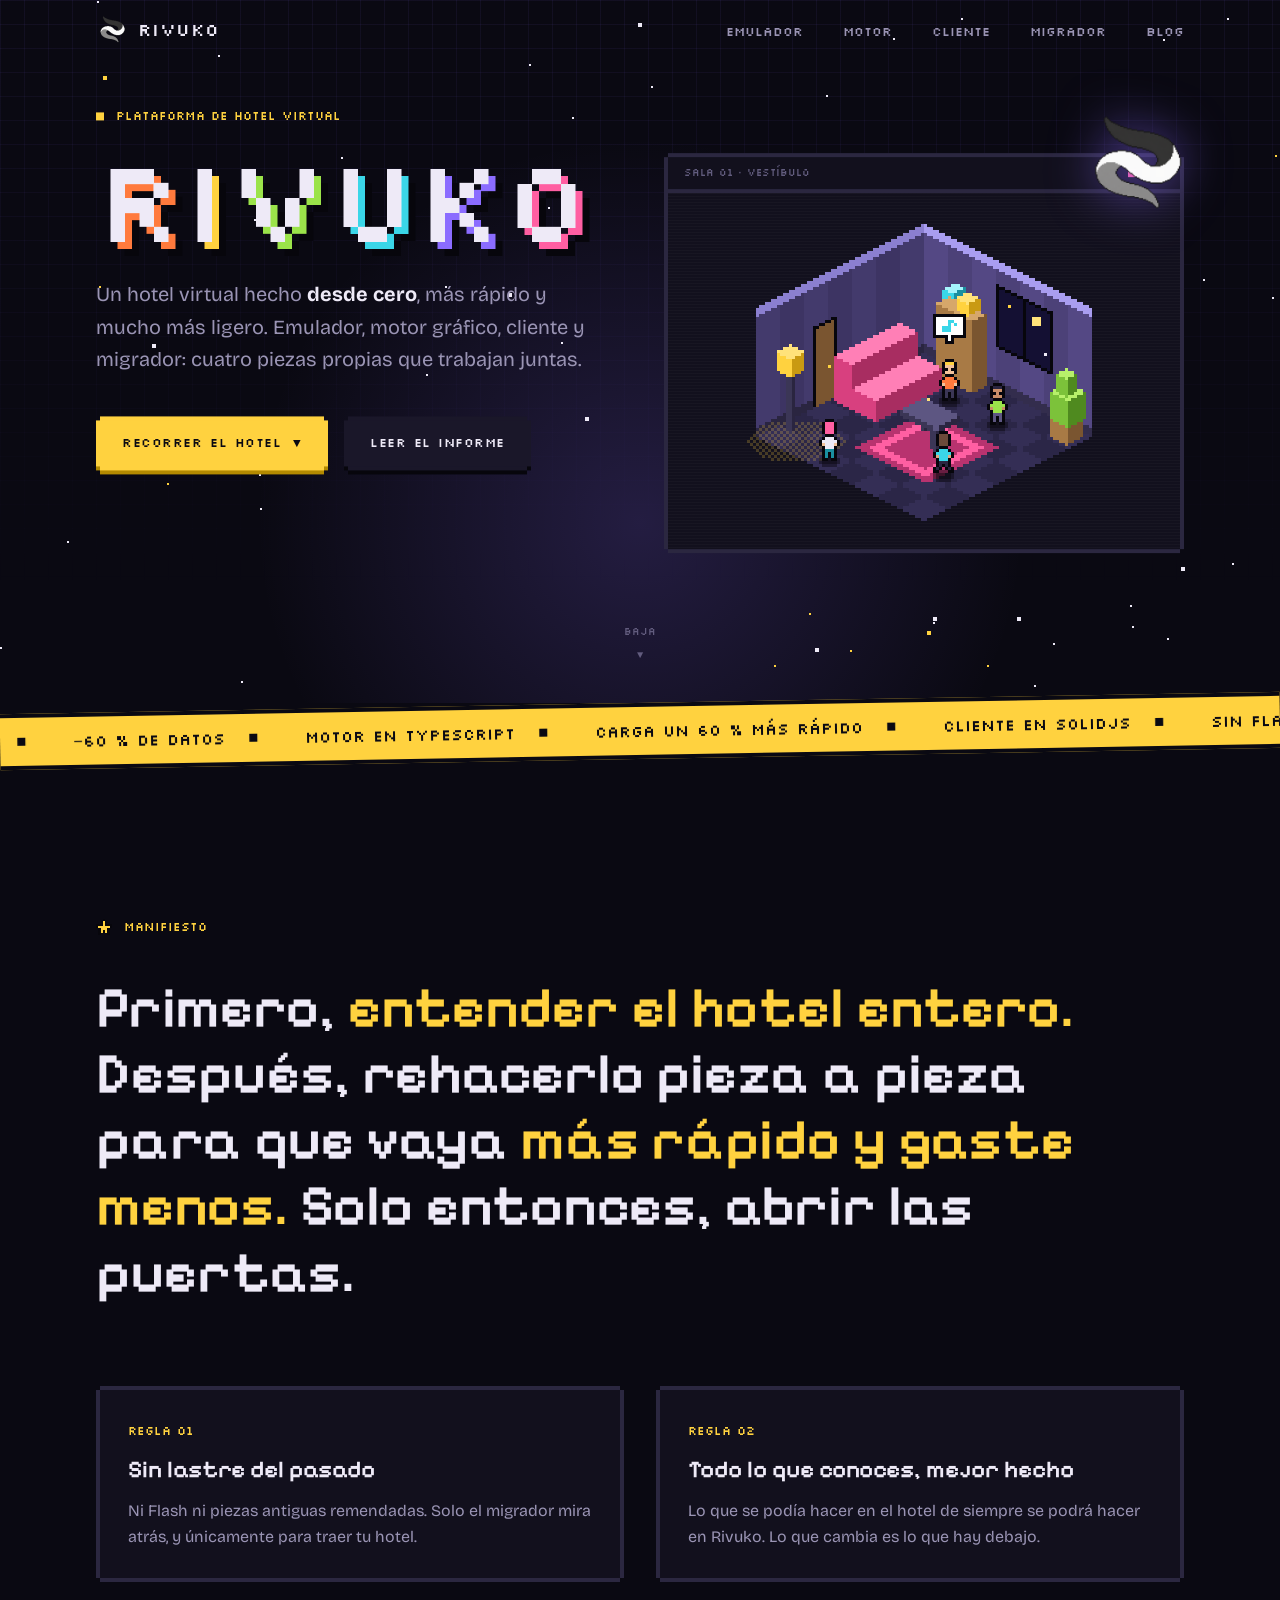
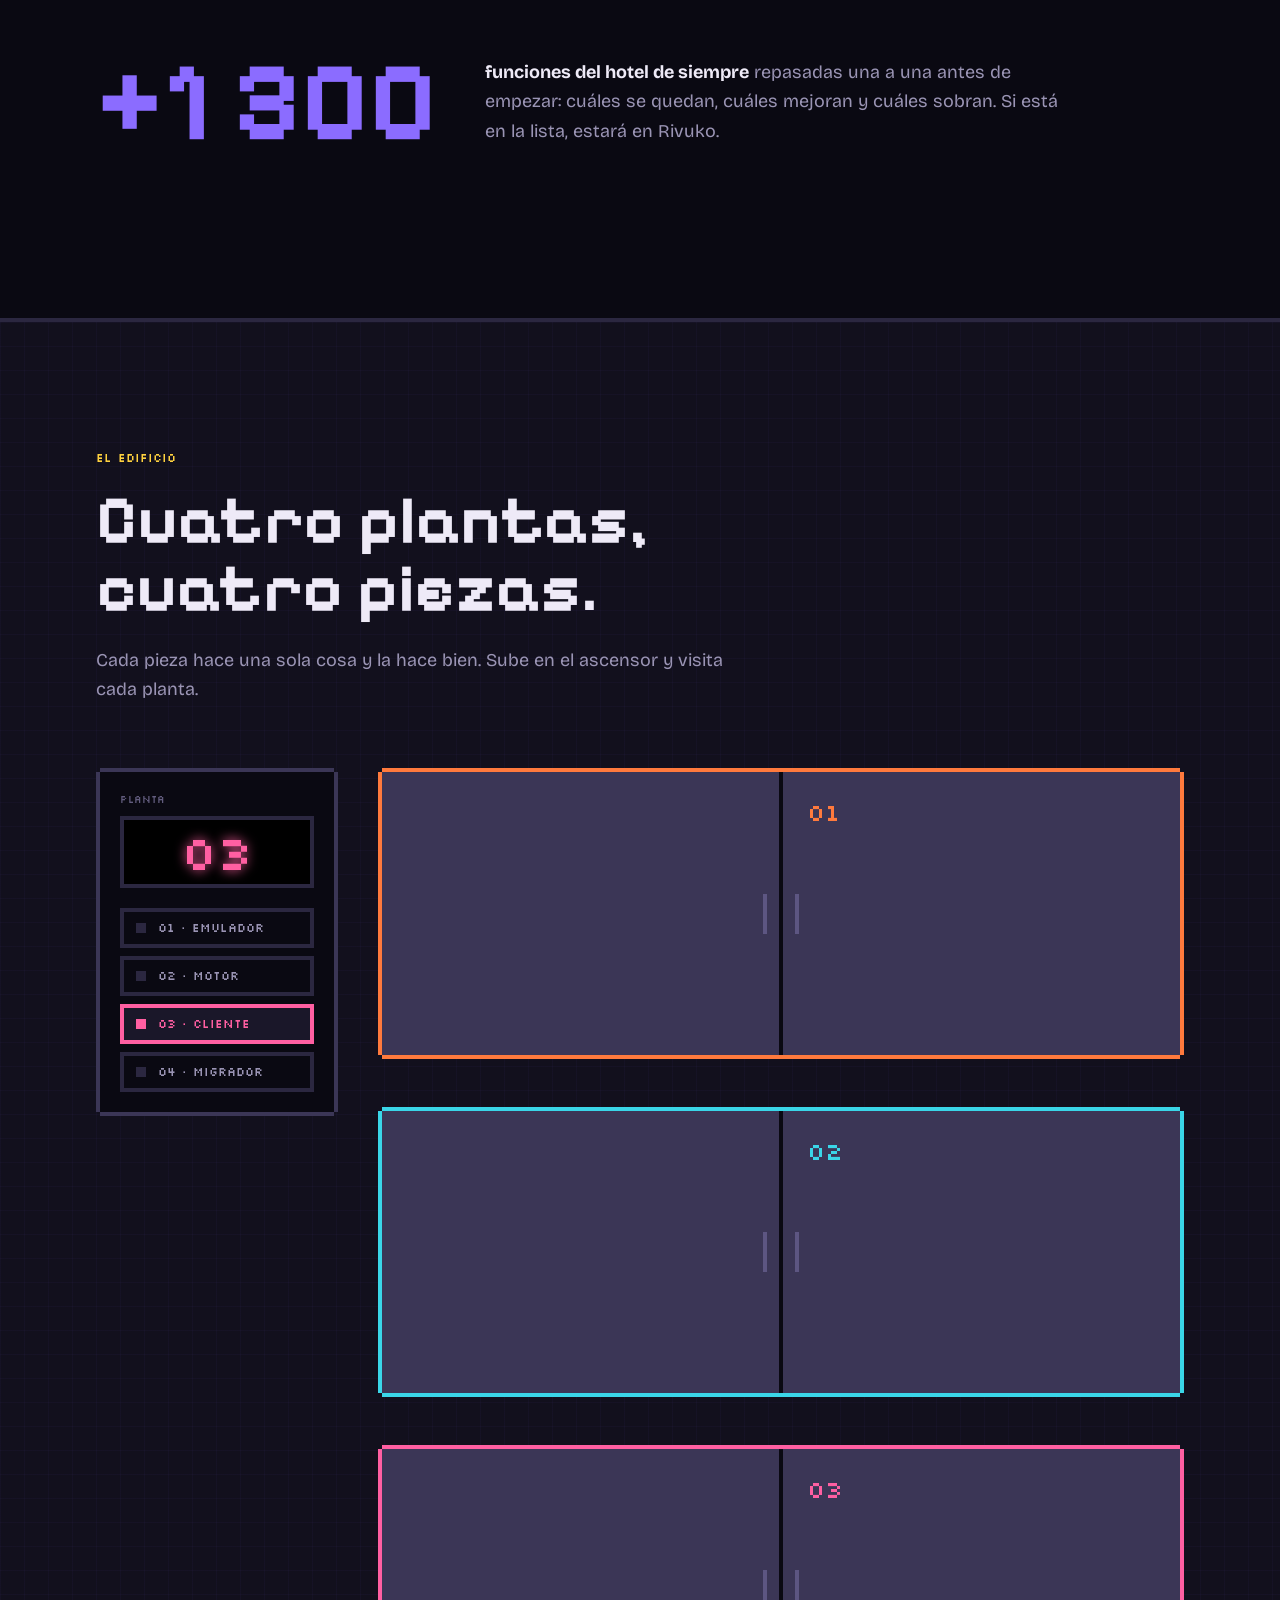
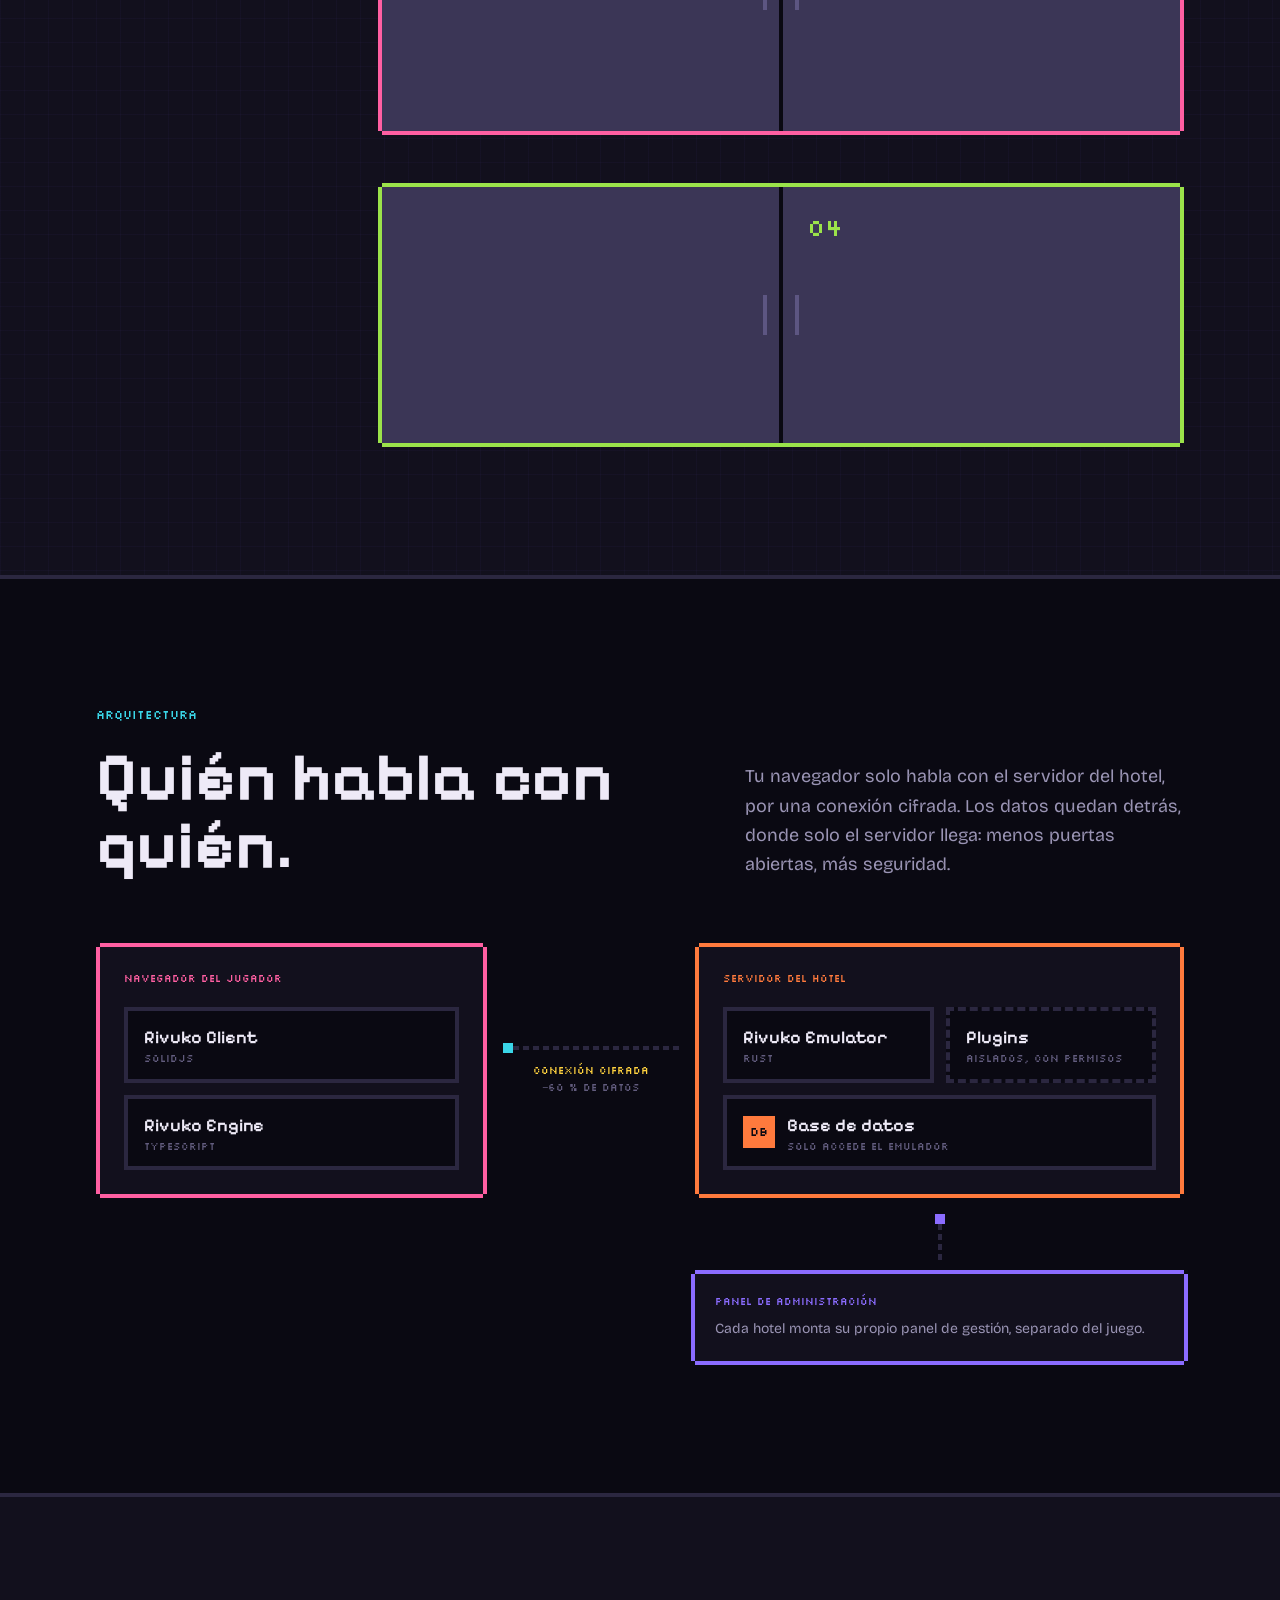
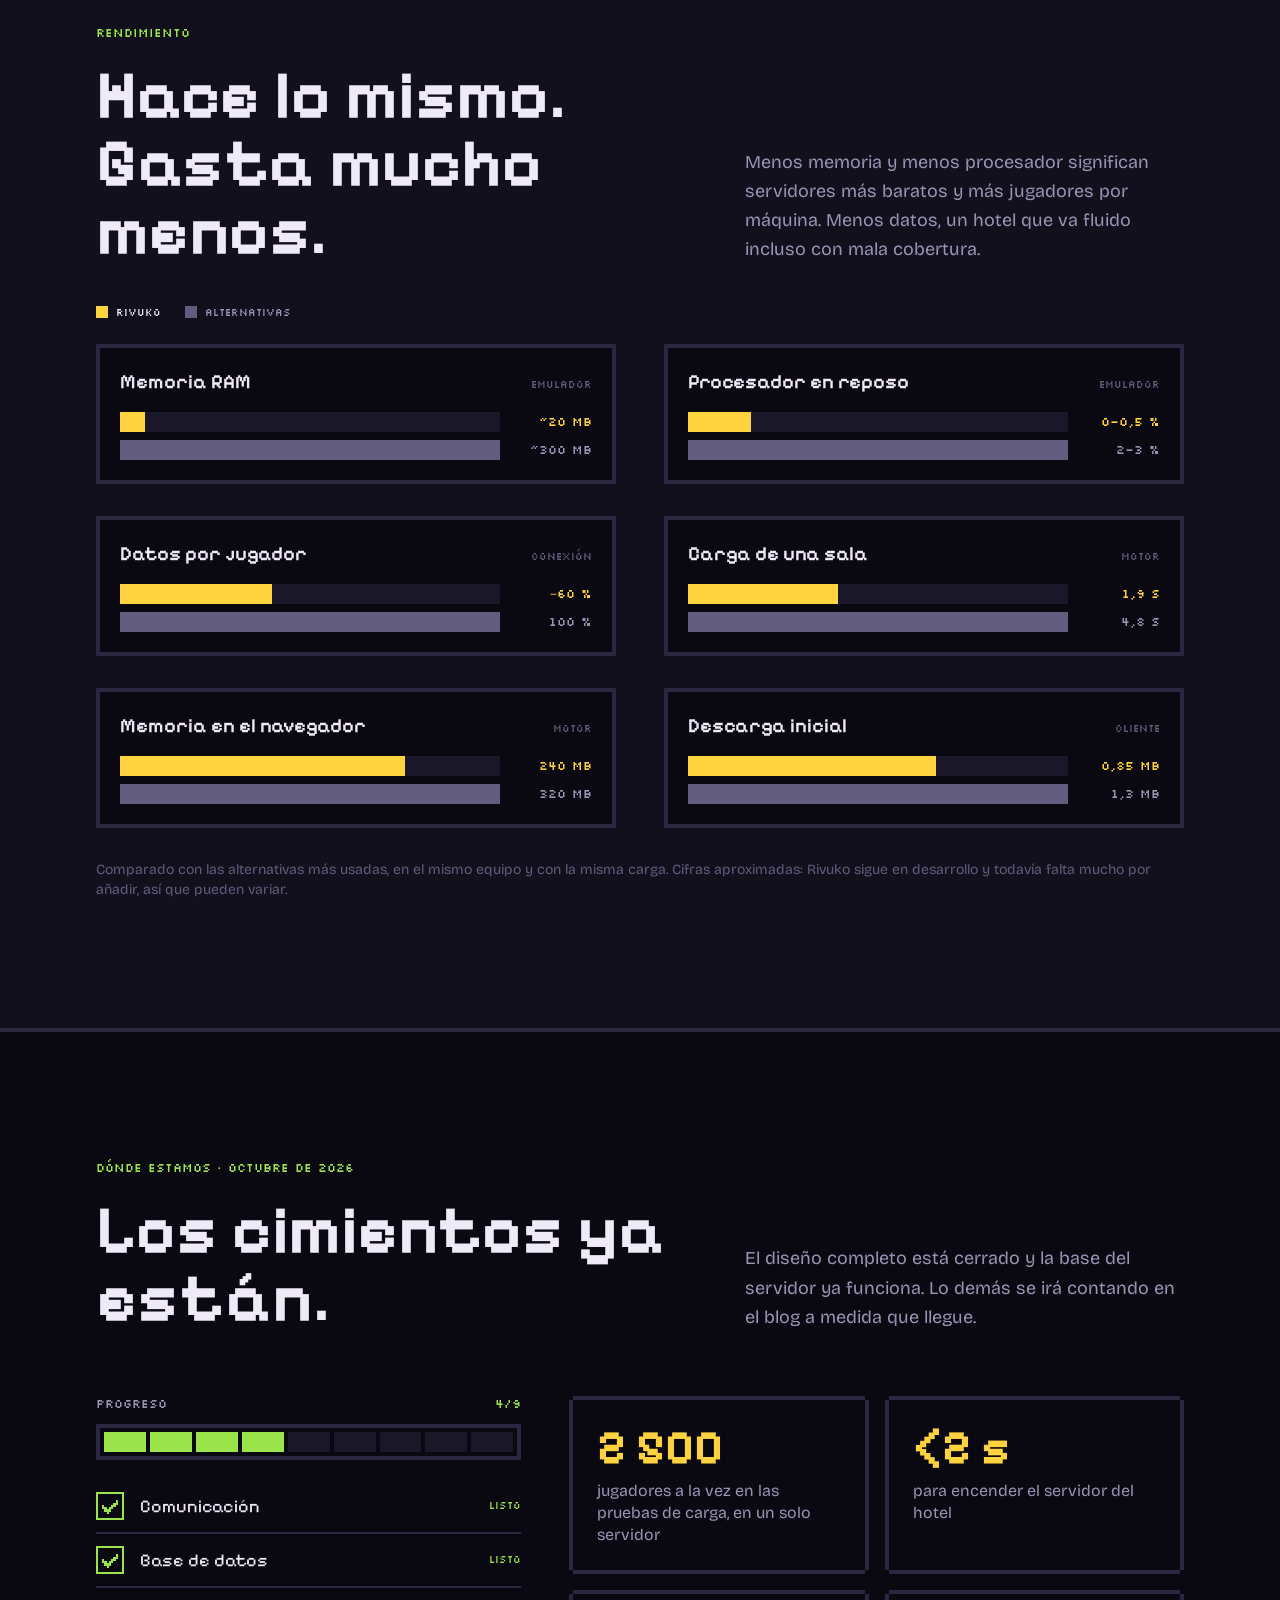
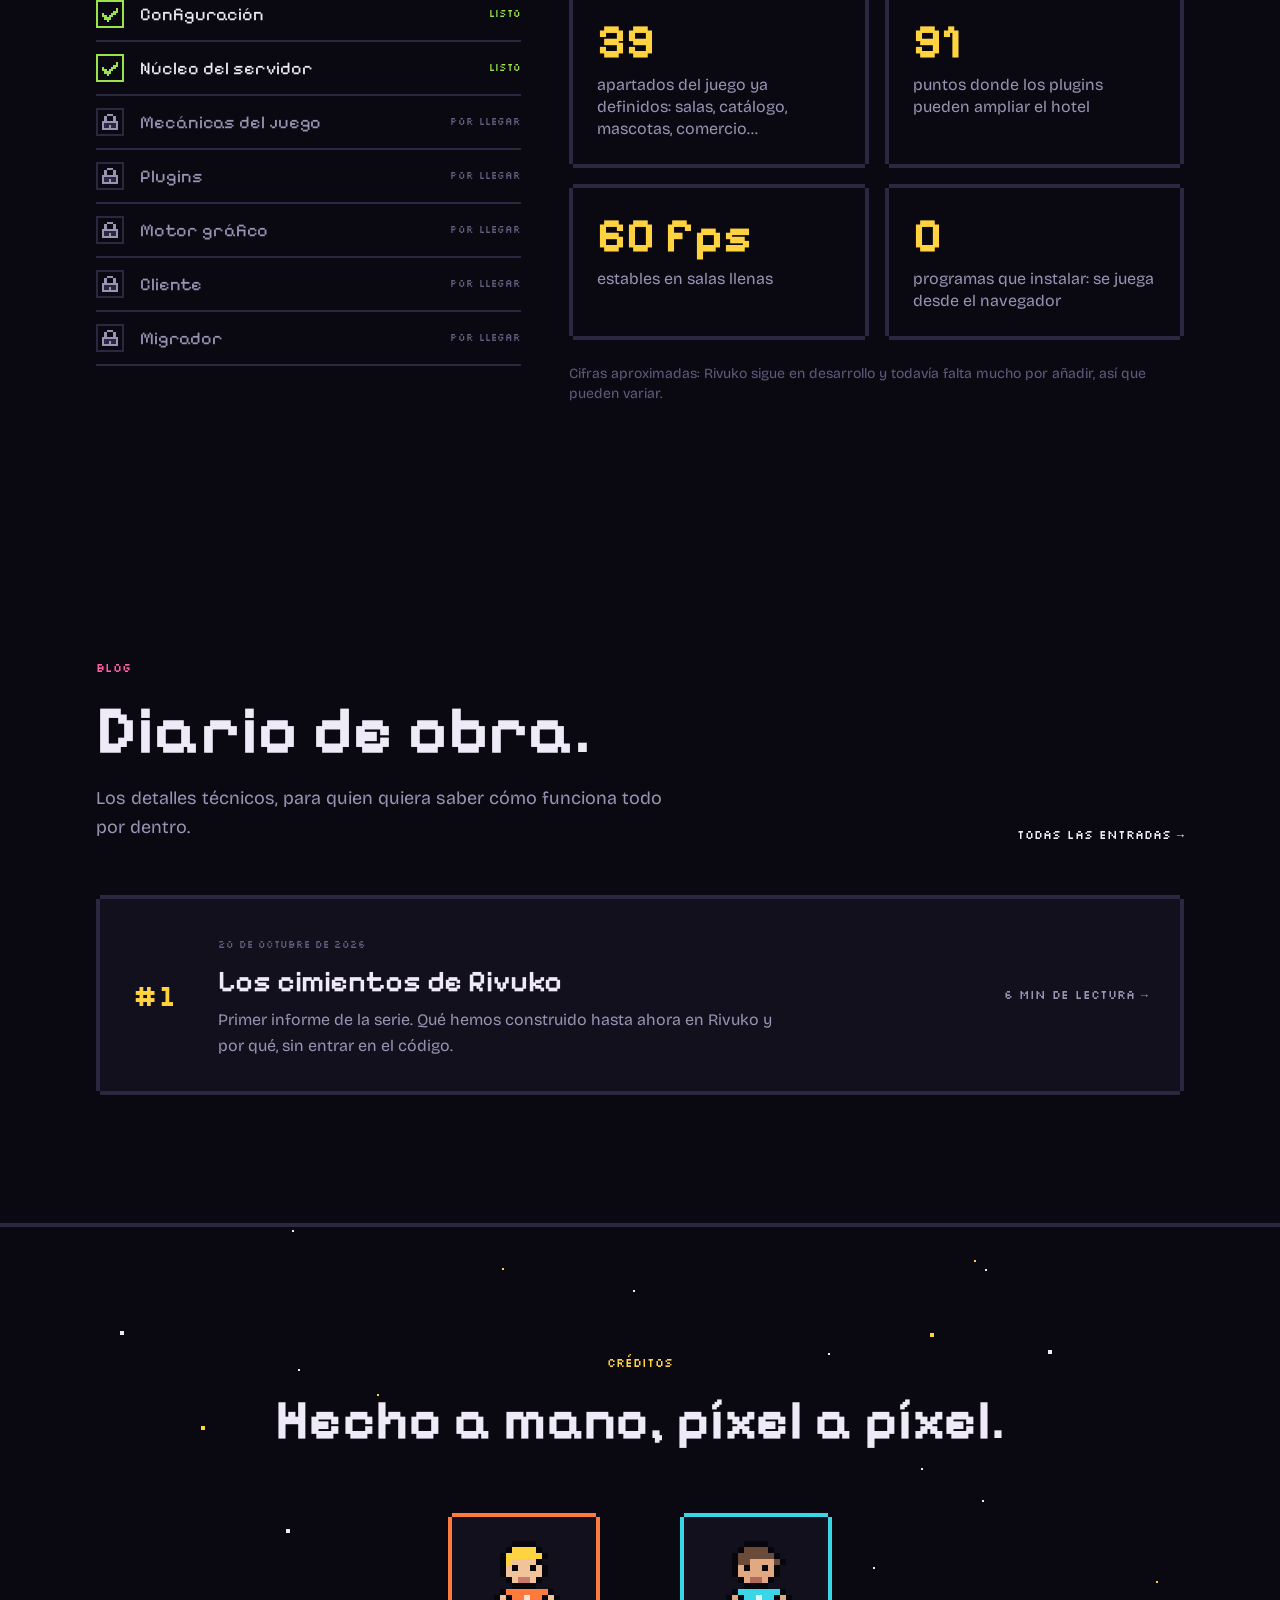
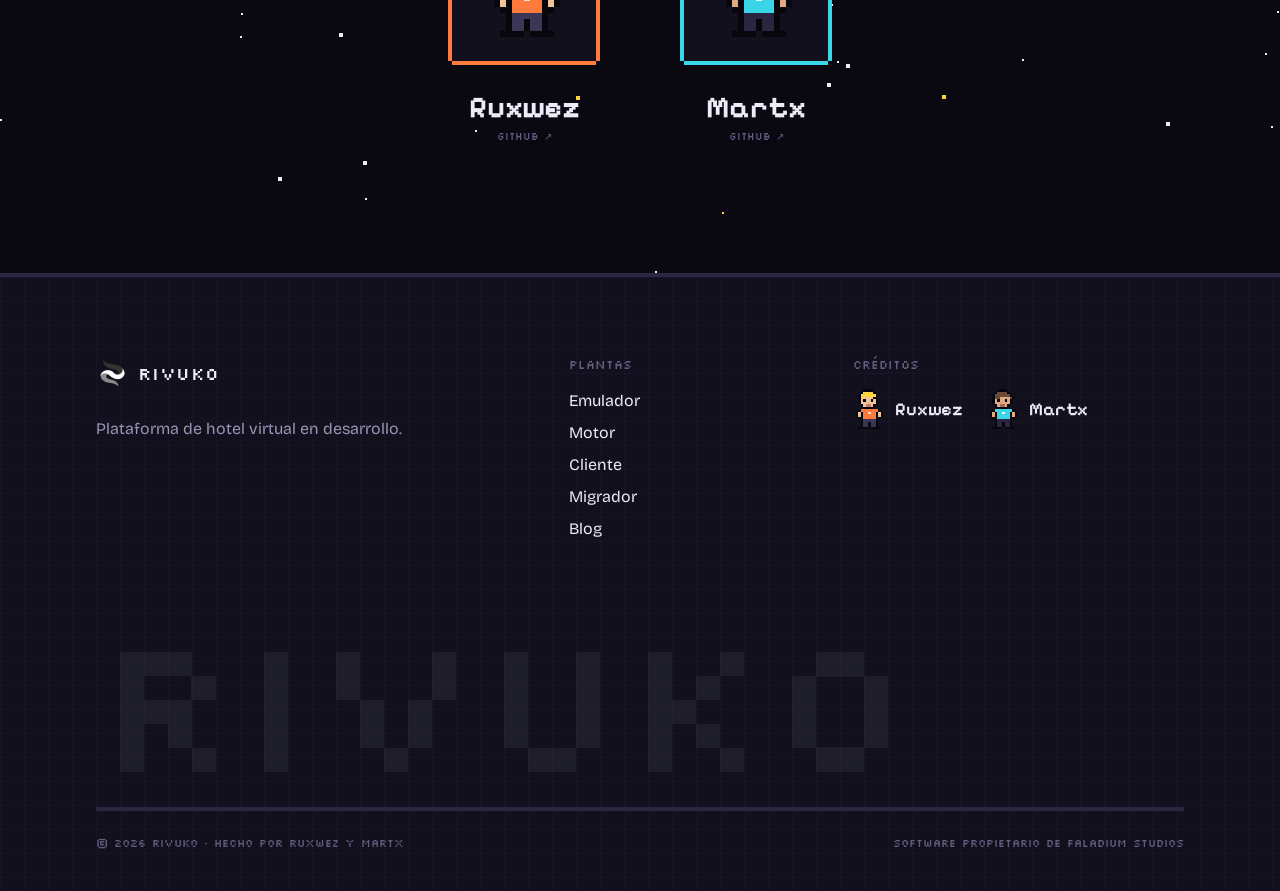
==== commit 136abcb3: "Update" ====
--- a/index.html
+++ b/index.html
@@ -7,28 +7,37 @@
     <meta name="theme-color" content="#0a0912" />
     <link rel="icon" href="./favicon.png" type="image/png" />
     <link rel="apple-touch-icon" href="./apple-touch-icon.png" />
-    <link href="./_app/immutable/entry/start.C_ji6uRD.js" rel="modulepreload">
-		<link href="./_app/immutable/chunks/BPRgHqls.js" rel="modulepreload">
+    <!-- Google tag (gtag.js) -->
+    <script async src="https://www.googletagmanager.com/gtag/js?id=G-EJK5T6794D"></script>
+    <script>
+      window.dataLayer = window.dataLayer || [];
+      function gtag(){dataLayer.push(arguments);}
+      gtag('js', new Date());
+
+      gtag('config', 'G-EJK5T6794D');
+    </script>
+    <link href="./_app/immutable/entry/start.Czg8Ga-Q.js" rel="modulepreload">
+		<link href="./_app/immutable/chunks/DhF7Ve6Y.js" rel="modulepreload">
 		<link href="./_app/immutable/chunks/MwFUhttO.js" rel="modulepreload">
 		<link href="./_app/immutable/chunks/-UyI9lYi.js" rel="modulepreload">
-		<link href="./_app/immutable/chunks/Dgnofkfo.js" rel="modulepreload">
-		<link href="./_app/immutable/entry/app.CMrkdZSC.js" rel="modulepreload">
+		<link href="./_app/immutable/chunks/BYS3n9gr.js" rel="modulepreload">
+		<link href="./_app/immutable/entry/app.CLblo6YP.js" rel="modulepreload">
 		<link href="./_app/immutable/chunks/DsnmJJEf.js" rel="modulepreload">
 		<link href="./_app/immutable/chunks/eiNhF_HA.js" rel="modulepreload">
 		<link href="./_app/immutable/chunks/B8r9OYyc.js" rel="modulepreload">
 		<link href="./_app/immutable/chunks/Dru3IKKa.js" rel="modulepreload">
-		<link href="./_app/immutable/nodes/0.DFyDA6Xi.js" rel="modulepreload">
+		<link href="./_app/immutable/nodes/0.DwlEcitk.js" rel="modulepreload">
 		<link href="./_app/immutable/chunks/CtgAwrWz.js" rel="modulepreload">
-		<link href="./_app/immutable/chunks/BNebqK40.js" rel="modulepreload">
-		<link href="./_app/immutable/chunks/D0O7lKIT.js" rel="modulepreload">
-		<link href="./_app/immutable/chunks/Bfo4kyxZ.js" rel="modulepreload">
-		<link href="./_app/immutable/chunks/B04ZawnV.js" rel="modulepreload">
-		<link href="./_app/immutable/chunks/DpcAlEVB.js" rel="modulepreload">
-		<link href="./_app/immutable/nodes/2.C4mLR5Mn.js" rel="modulepreload">
+		<link href="./_app/immutable/chunks/BJRNZJ32.js" rel="modulepreload">
+		<link href="./_app/immutable/chunks/CAcxi1OH.js" rel="modulepreload">
+		<link href="./_app/immutable/chunks/Bxbq_Qhb.js" rel="modulepreload">
+		<link href="./_app/immutable/chunks/COUYAA79.js" rel="modulepreload">
+		<link href="./_app/immutable/chunks/DR-5gApz.js" rel="modulepreload">
+		<link href="./_app/immutable/nodes/2.Bmn5U5Ip.js" rel="modulepreload">
 		<link href="./_app/immutable/chunks/ZSm0M-sG.js" rel="modulepreload">
-		<link href="./_app/immutable/chunks/CJP9e6hx.js" rel="modulepreload">
-		<link href="./_app/immutable/chunks/a2FfAzxK.js" rel="modulepreload">
-		<link href="./_app/immutable/chunks/BHLhH5mI.js" rel="modulepreload">
+		<link href="./_app/immutable/chunks/BnL0ep89.js" rel="modulepreload">
+		<link href="./_app/immutable/chunks/CgG64_26.js" rel="modulepreload">
+		<link href="./_app/immutable/chunks/ByWGMKWc.js" rel="modulepreload">
 		<link href="./_app/immutable/chunks/BzL-fa7Y.js" rel="modulepreload">
 		<!--1uha8ag--><meta name="description" content="Rivuko es una plataforma de hotel virtual construida desde cero, más rápida y mucho más ligera: emulador, motor gráfico, cliente y migrador."/> <meta property="og:title" content="Rivuko"/> <meta property="og:description" content="Rivuko es una plataforma de hotel virtual construida desde cero, más rápida y mucho más ligera: emulador, motor gráfico, cliente y migrador."/> <meta property="og:image" content="./logo.png"/><!----><title>Rivuko · Plataforma de hotel virtual</title>
 		<link href="./_app/immutable/assets/0.CQcA4WLW.css" rel="stylesheet">
@@ -44,15 +53,15 @@
 			
 			<script>
 				{
-					__sveltekit_pk8cze = {
+					__sveltekit_feusya = {
 						base: new URL(".", location).pathname.slice(0, -1)
 					};
 
 					const element = document.currentScript.parentElement;
 
 					Promise.all([
-						import("./_app/immutable/entry/start.C_ji6uRD.js"),
-						import("./_app/immutable/entry/app.CMrkdZSC.js")
+						import("./_app/immutable/entry/start.Czg8Ga-Q.js"),
+						import("./_app/immutable/entry/app.CLblo6YP.js")
 					]).then(([kit, app]) => {
 						kit.start(app, element, {
 							node_ids: [0, 2],
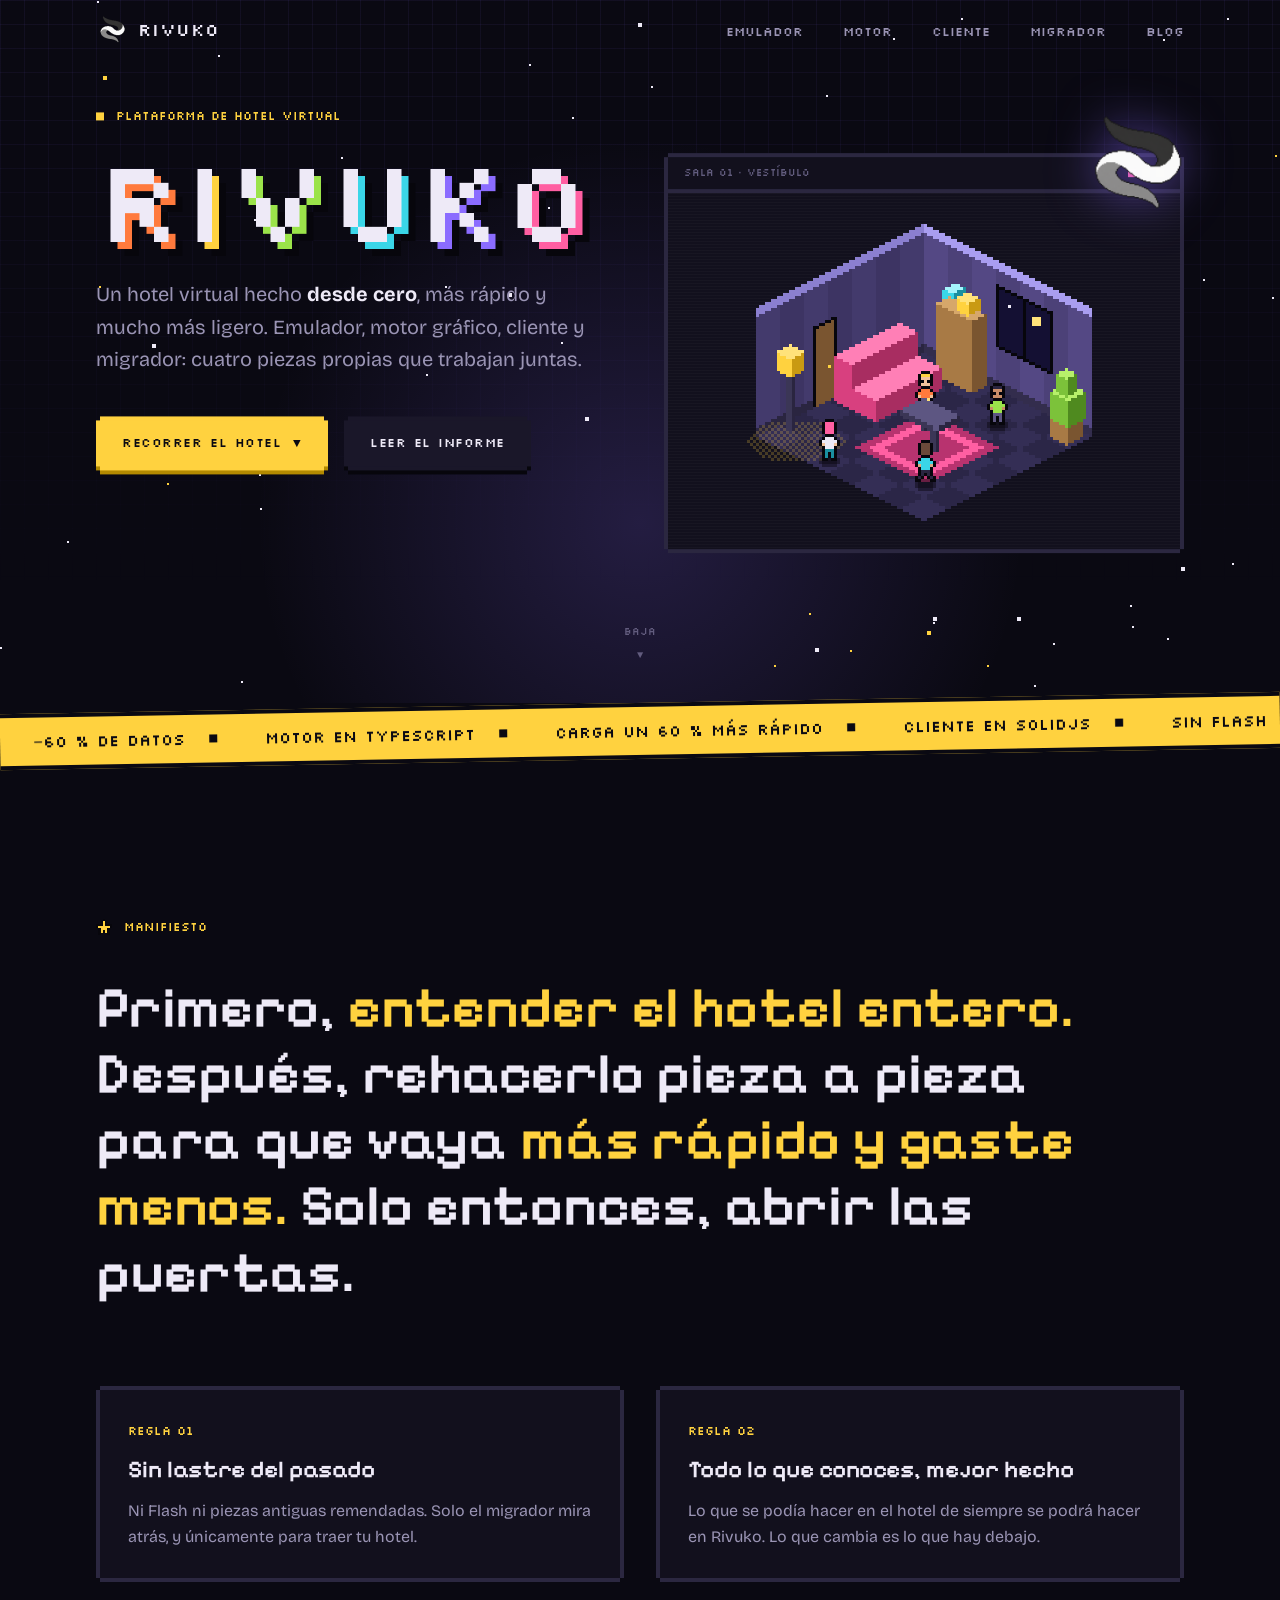
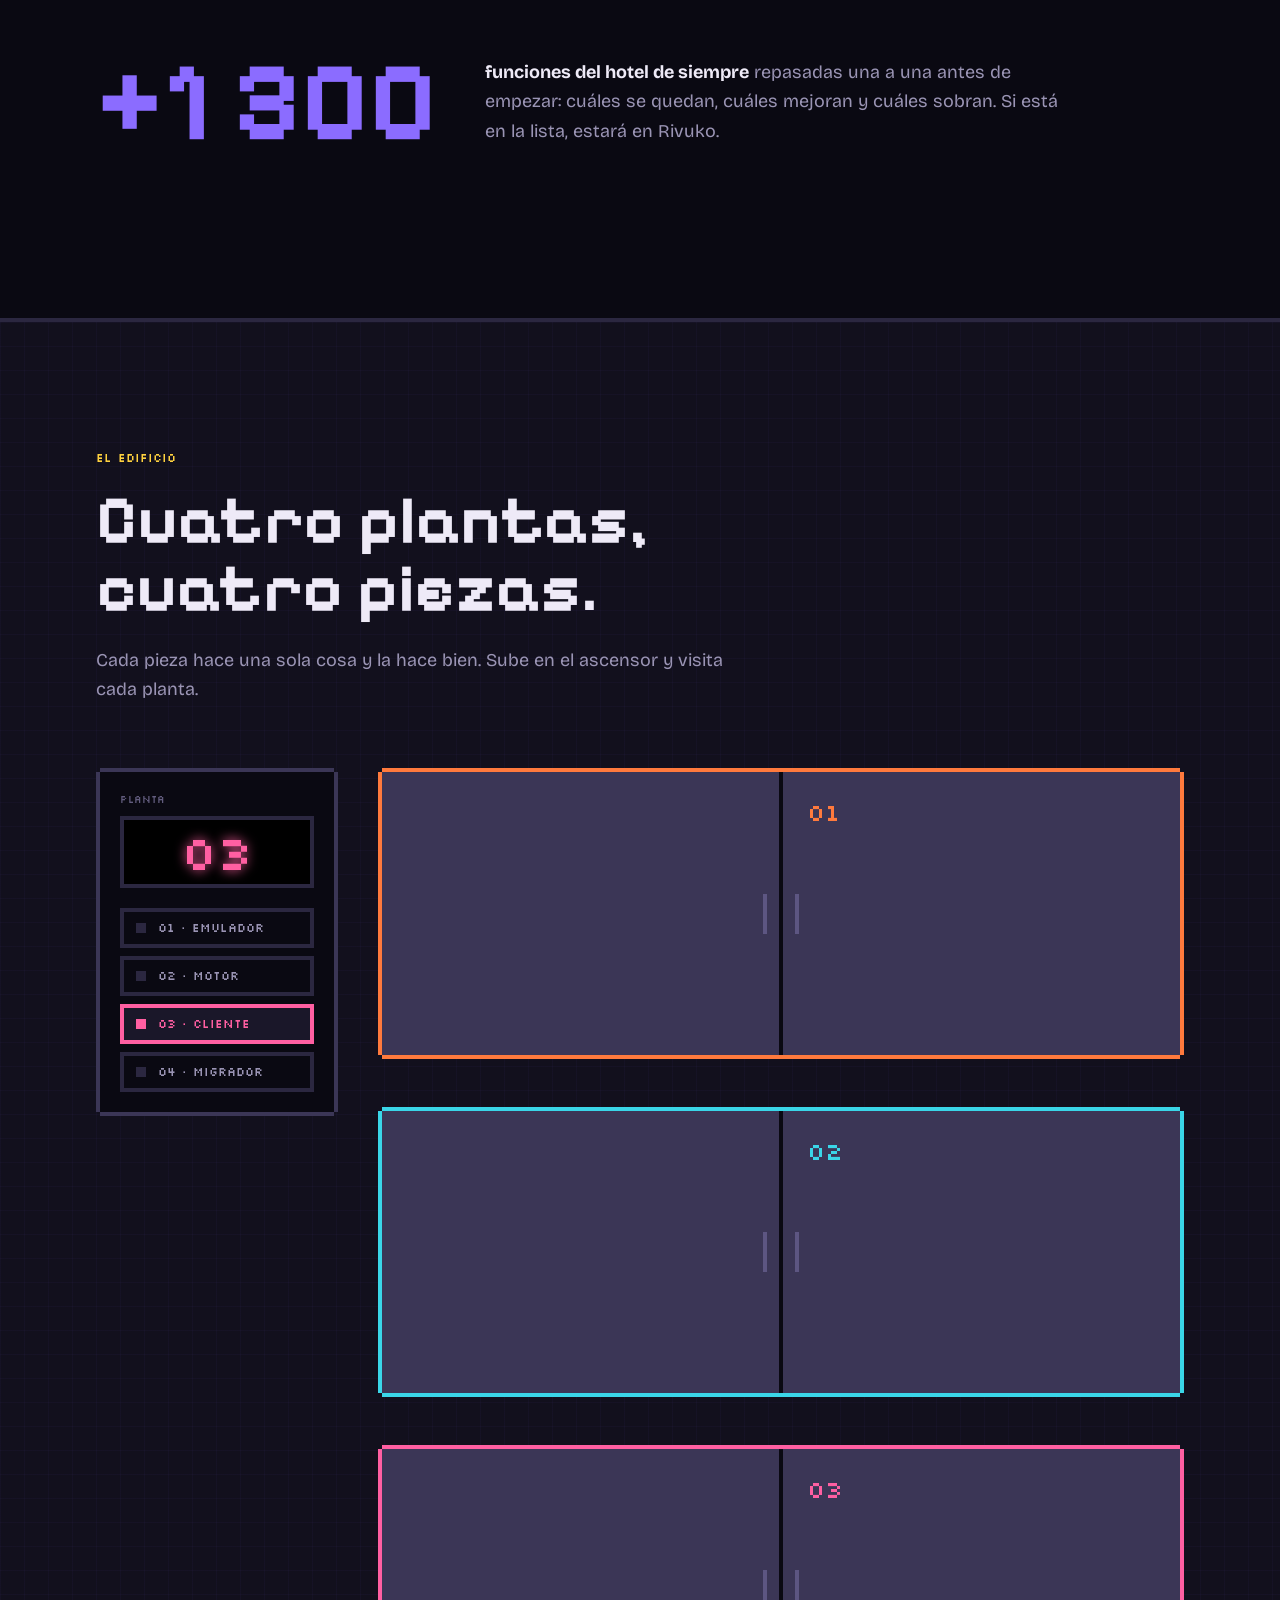
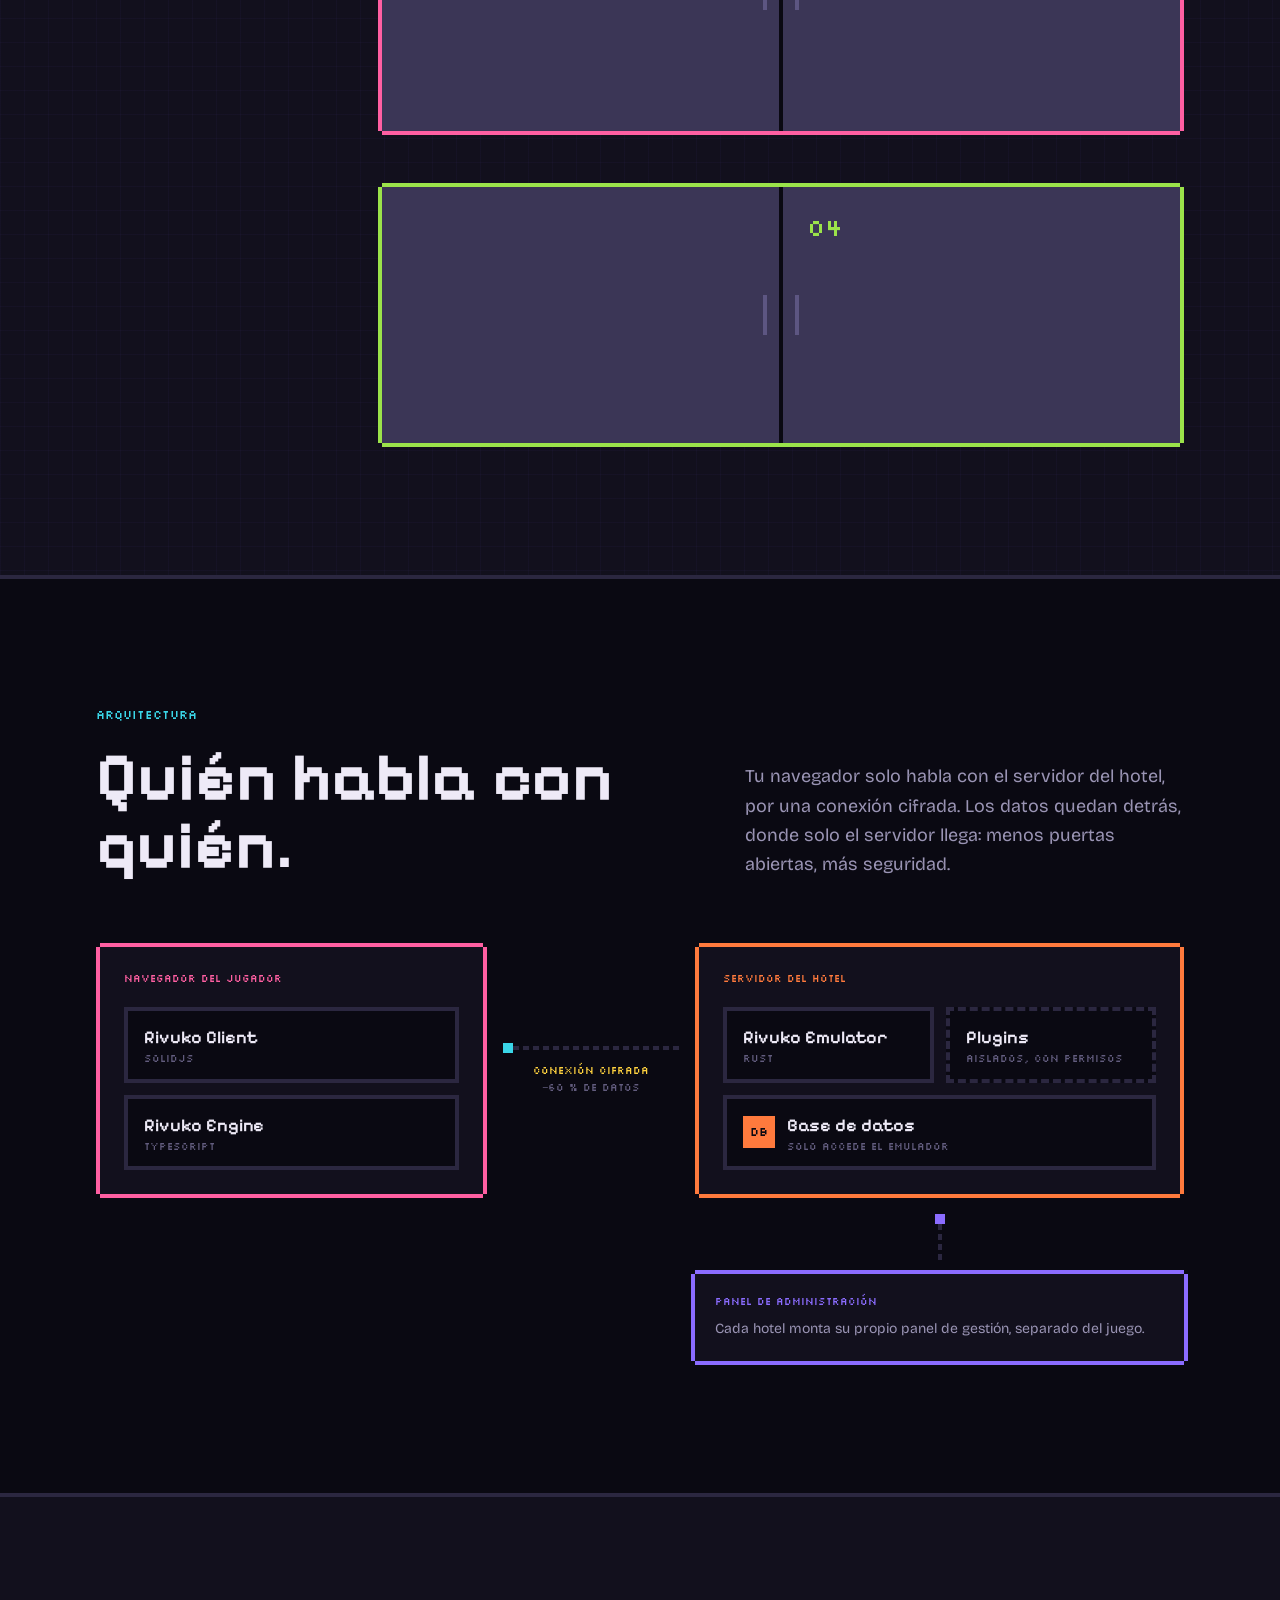
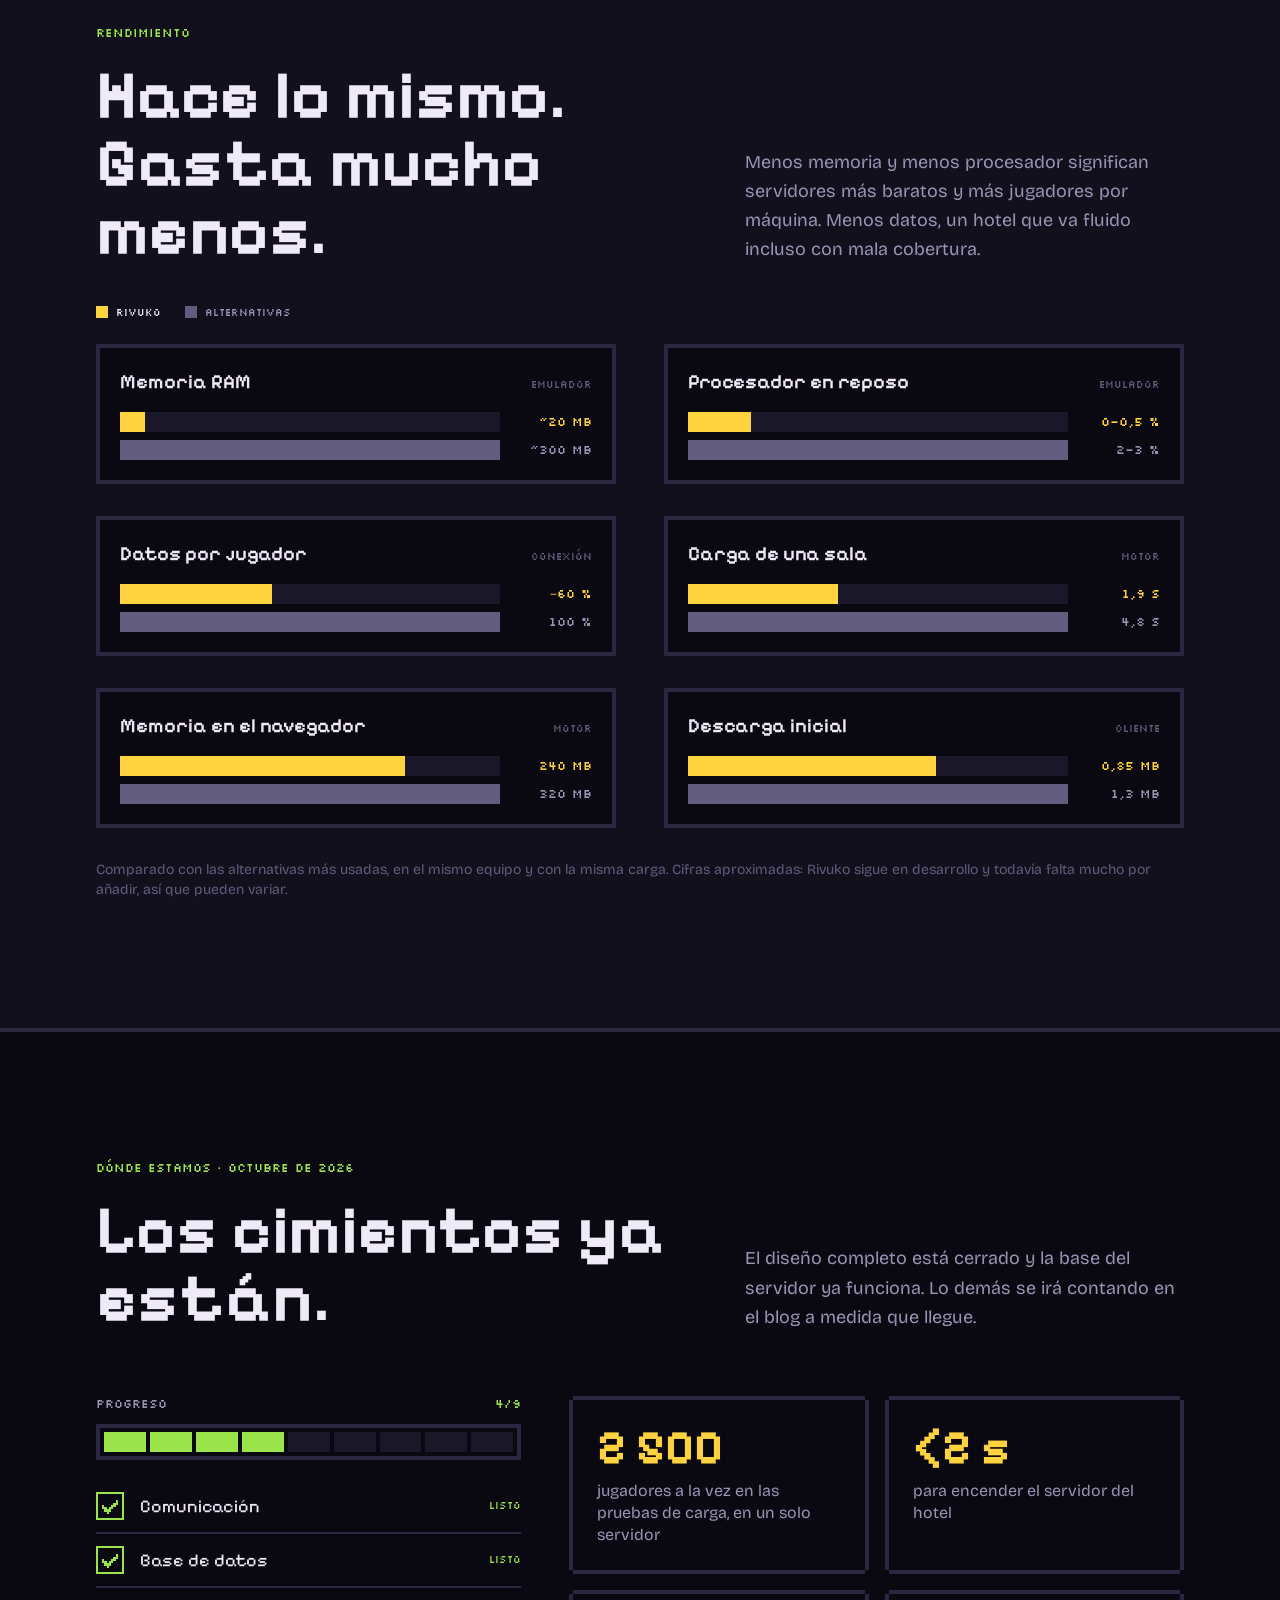
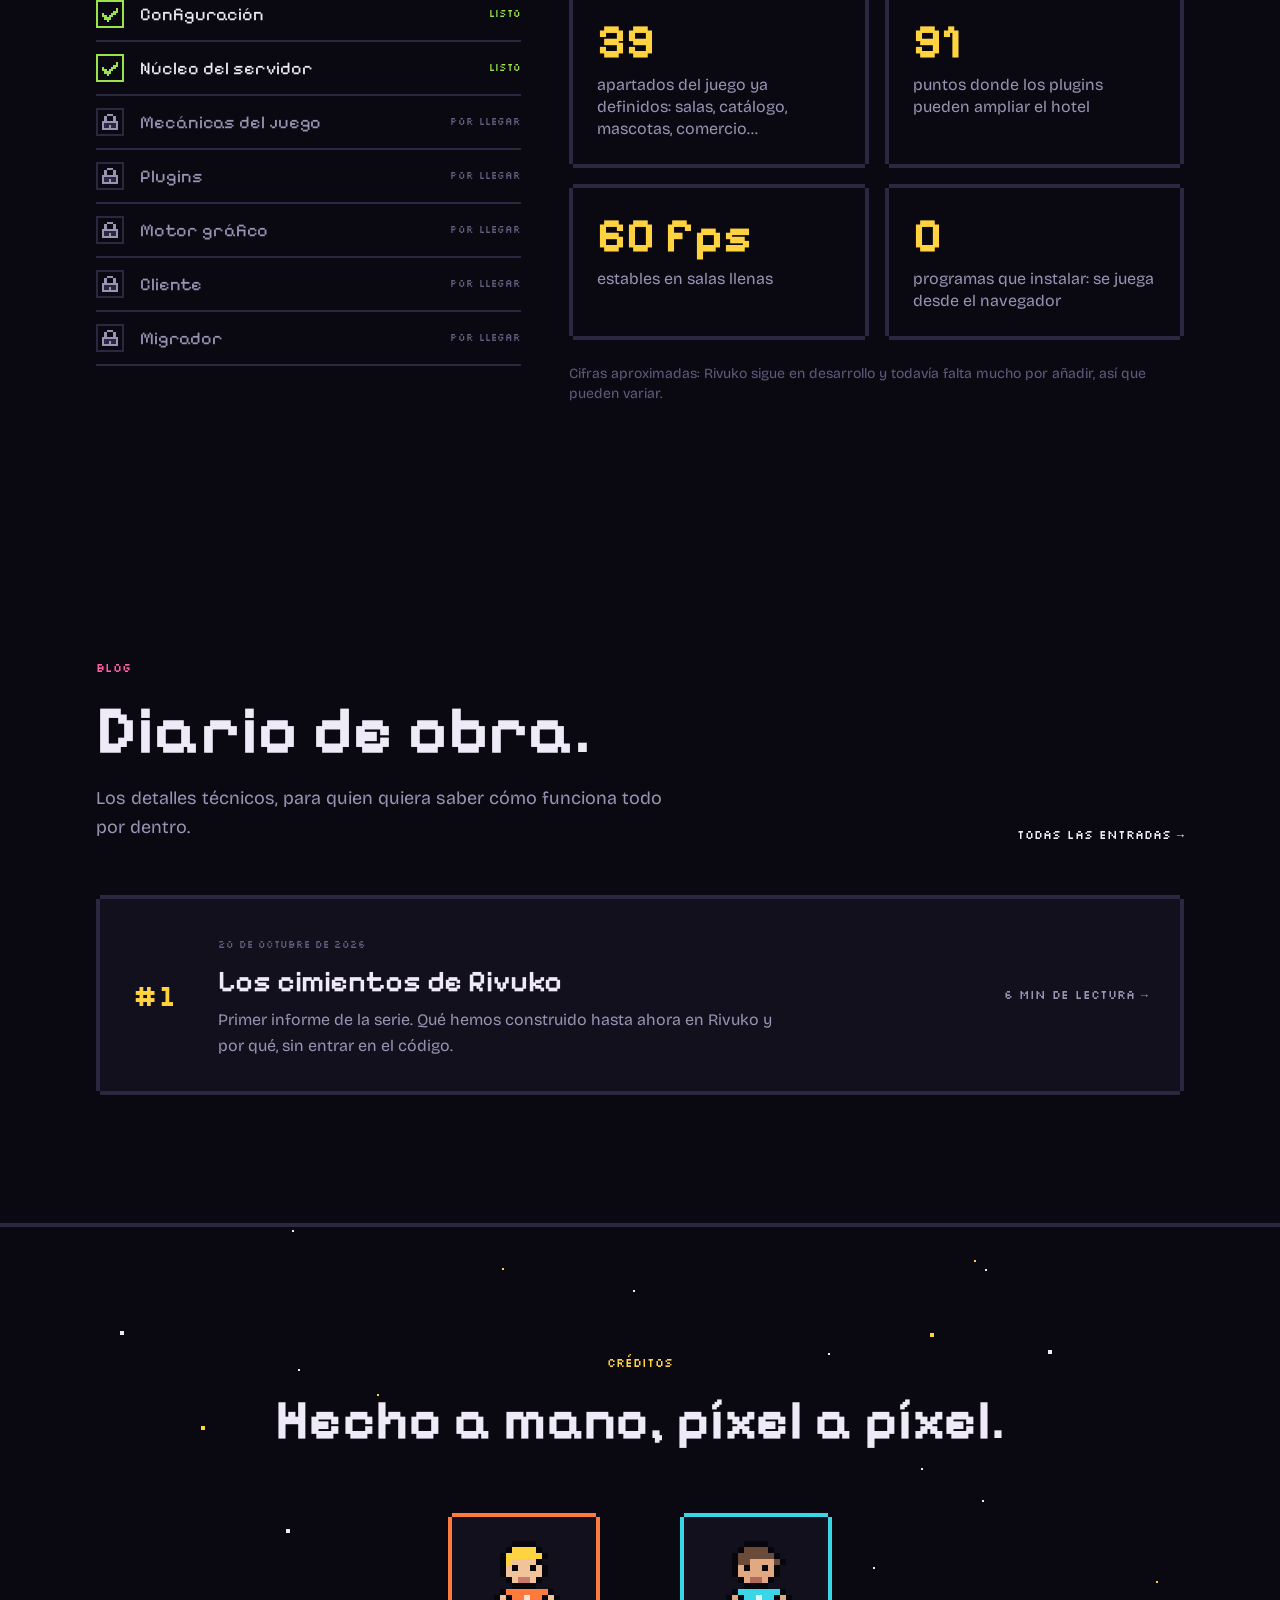
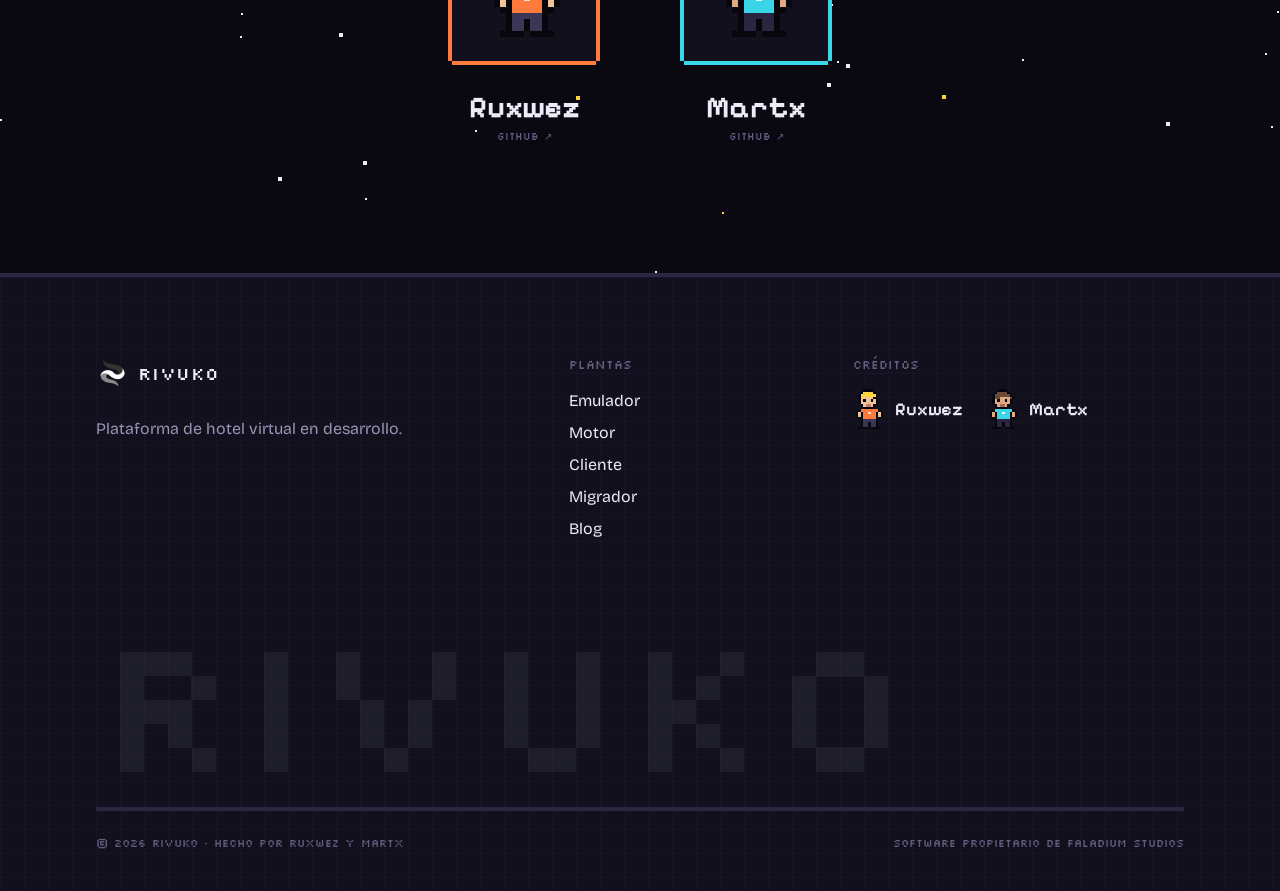
==== commit b9dbada0: "Update" ====
--- a/index.html
+++ b/index.html
@@ -16,28 +16,28 @@
 
       gtag('config', 'G-EJK5T6794D');
     </script>
-    <link href="./_app/immutable/entry/start.Czg8Ga-Q.js" rel="modulepreload">
-		<link href="./_app/immutable/chunks/DhF7Ve6Y.js" rel="modulepreload">
+    <link href="./_app/immutable/entry/start.CpQJW7xC.js" rel="modulepreload">
+		<link href="./_app/immutable/chunks/kmZUzyjy.js" rel="modulepreload">
 		<link href="./_app/immutable/chunks/MwFUhttO.js" rel="modulepreload">
 		<link href="./_app/immutable/chunks/-UyI9lYi.js" rel="modulepreload">
-		<link href="./_app/immutable/chunks/BYS3n9gr.js" rel="modulepreload">
-		<link href="./_app/immutable/entry/app.CLblo6YP.js" rel="modulepreload">
+		<link href="./_app/immutable/chunks/B-7OY0_x.js" rel="modulepreload">
+		<link href="./_app/immutable/entry/app.DUsOoU0Y.js" rel="modulepreload">
 		<link href="./_app/immutable/chunks/DsnmJJEf.js" rel="modulepreload">
 		<link href="./_app/immutable/chunks/eiNhF_HA.js" rel="modulepreload">
 		<link href="./_app/immutable/chunks/B8r9OYyc.js" rel="modulepreload">
 		<link href="./_app/immutable/chunks/Dru3IKKa.js" rel="modulepreload">
-		<link href="./_app/immutable/nodes/0.DwlEcitk.js" rel="modulepreload">
+		<link href="./_app/immutable/nodes/0.DIfPKKM8.js" rel="modulepreload">
 		<link href="./_app/immutable/chunks/CtgAwrWz.js" rel="modulepreload">
-		<link href="./_app/immutable/chunks/BJRNZJ32.js" rel="modulepreload">
-		<link href="./_app/immutable/chunks/CAcxi1OH.js" rel="modulepreload">
-		<link href="./_app/immutable/chunks/Bxbq_Qhb.js" rel="modulepreload">
-		<link href="./_app/immutable/chunks/COUYAA79.js" rel="modulepreload">
-		<link href="./_app/immutable/chunks/DR-5gApz.js" rel="modulepreload">
-		<link href="./_app/immutable/nodes/2.Bmn5U5Ip.js" rel="modulepreload">
+		<link href="./_app/immutable/chunks/BH9Vr33b.js" rel="modulepreload">
+		<link href="./_app/immutable/chunks/B2E6yZji.js" rel="modulepreload">
+		<link href="./_app/immutable/chunks/CN9Tu_bf.js" rel="modulepreload">
+		<link href="./_app/immutable/chunks/DMFVPE2u.js" rel="modulepreload">
+		<link href="./_app/immutable/chunks/BEHC1Auy.js" rel="modulepreload">
+		<link href="./_app/immutable/nodes/2.CGunrRkZ.js" rel="modulepreload">
 		<link href="./_app/immutable/chunks/ZSm0M-sG.js" rel="modulepreload">
-		<link href="./_app/immutable/chunks/BnL0ep89.js" rel="modulepreload">
-		<link href="./_app/immutable/chunks/CgG64_26.js" rel="modulepreload">
-		<link href="./_app/immutable/chunks/ByWGMKWc.js" rel="modulepreload">
+		<link href="./_app/immutable/chunks/T02R9mru.js" rel="modulepreload">
+		<link href="./_app/immutable/chunks/CZN8LteG.js" rel="modulepreload">
+		<link href="./_app/immutable/chunks/xckSXWmp.js" rel="modulepreload">
 		<link href="./_app/immutable/chunks/BzL-fa7Y.js" rel="modulepreload">
 		<!--1uha8ag--><meta name="description" content="Rivuko es una plataforma de hotel virtual construida desde cero, más rápida y mucho más ligera: emulador, motor gráfico, cliente y migrador."/> <meta property="og:title" content="Rivuko"/> <meta property="og:description" content="Rivuko es una plataforma de hotel virtual construida desde cero, más rápida y mucho más ligera: emulador, motor gráfico, cliente y migrador."/> <meta property="og:image" content="./logo.png"/><!----><title>Rivuko · Plataforma de hotel virtual</title>
 		<link href="./_app/immutable/assets/0.CQcA4WLW.css" rel="stylesheet">
@@ -49,19 +49,19 @@
         empezar: cuáles se quedan, cuáles mejoran y cuáles sobran. Si está en la lista, estará en Rivuko.</p></div></div></section><!----> <section id="plantas" class="relative scroll-mt-16 border-y-4 border-line bg-night"><div class="pixel-grid absolute inset-0 opacity-50" aria-hidden="true"></div> <div class="relative mx-auto max-w-6xl px-5 py-24 sm:px-8 sm:py-32"><div data-reveal="" class="max-w-2xl"><p class="font-px text-xs uppercase text-gold">El edificio</p> <h2 class="mt-5 font-pixel text-[clamp(2.4rem,6vw,4.25rem)] font-bold leading-[1]">Cuatro plantas, cuatro piezas.</h2> <p class="mt-6 text-lg leading-relaxed text-muted">Cada pieza hace una sola cosa y la hace bien. Sube en el ascensor y visita cada planta.</p></div> <div class="mt-16 grid gap-10 lg:grid-cols-12"><aside class="hidden lg:col-span-3 lg:block"><div class="sticky top-28 px-frame bg-void p-5" style="--px-color: #3b3656"><p class="font-px text-[0.65rem] uppercase text-dim">Planta</p> <p class="mt-2 border-4 border-line bg-black px-3 py-2 text-center font-px text-5xl tabular-nums" style="color: var(--color-ember); text-shadow: 0 0 12px var(--color-ember)" aria-live="polite">01</p> <ul class="mt-5 space-y-2"><!--[--><li><a href="#planta-emulator" class="flex items-center gap-3 border-4 px-3 py-2 font-px text-xs uppercase transition-colors border-current bg-night-2" style="color: var(--color-ember)"><span class="size-2.5 bg-current"></span> 01 · Emulador</a></li><li><a href="#planta-engine" class="flex items-center gap-3 border-4 px-3 py-2 font-px text-xs uppercase transition-colors border-line text-muted hover:text-text"><span class="size-2.5 bg-line"></span> 02 · Motor</a></li><li><a href="#planta-client" class="flex items-center gap-3 border-4 px-3 py-2 font-px text-xs uppercase transition-colors border-line text-muted hover:text-text"><span class="size-2.5 bg-line"></span> 03 · Cliente</a></li><li><a href="#planta-migrator" class="flex items-center gap-3 border-4 px-3 py-2 font-px text-xs uppercase transition-colors border-line text-muted hover:text-text"><span class="size-2.5 bg-line"></span> 04 · Migrador</a></li><!--]--></ul></div></aside> <ol class="space-y-14 lg:col-span-9"><!--[--><li id="planta-emulator" class="scroll-mt-28"><article class="relative overflow-hidden px-frame bg-void" style="--px-color: var(--color-ember)"><div class="grid items-center gap-8 p-7 sm:grid-cols-[auto_1fr] sm:p-10"><div class="relative mx-auto grid size-36 place-items-center sm:size-44"><div class="absolute -inset-6 opacity-30" style="background: radial-gradient(closest-side, var(--color-ember), transparent)"></div> <svg viewBox="0 0 16 16" class="relative size-28 animate-bob sm:size-36" shape-rendering="crispEdges" aria-hidden="true"><!--[--><rect x="3" y="1" width="10" height="1" fill="#07060c"></rect><rect x="3" y="2" width="1" height="1" fill="#07060c"></rect><rect x="4" y="2" width="8" height="1" fill="#5d5682"></rect><rect x="12" y="2" width="1" height="1" fill="#07060c"></rect><rect x="3" y="3" width="1" height="1" fill="#07060c"></rect><rect x="4" y="3" width="1" height="1" fill="#3b3656"></rect><rect x="5" y="3" width="6" height="1" fill="#15131f"></rect><rect x="11" y="3" width="1" height="1" fill="#3b3656"></rect><rect x="12" y="3" width="1" height="1" fill="#07060c"></rect><rect x="3" y="4" width="1" height="1" fill="#07060c"></rect><rect x="4" y="4" width="1" height="1" fill="#3b3656"></rect><rect x="5" y="4" width="1" height="1" fill="#15131f"></rect><rect x="6" y="4" width="1" height="1" fill="#ff7a3d"></rect><rect x="7" y="4" width="1" height="1" fill="#9be34a"></rect><rect x="8" y="4" width="3" height="1" fill="#15131f"></rect><rect x="11" y="4" width="1" height="1" fill="#3b3656"></rect><rect x="12" y="4" width="1" height="1" fill="#07060c"></rect><rect x="3" y="5" width="1" height="1" fill="#07060c"></rect><rect x="4" y="5" width="8" height="1" fill="#3b3656"></rect><rect x="12" y="5" width="1" height="1" fill="#07060c"></rect><rect x="3" y="6" width="1" height="1" fill="#07060c"></rect><rect x="4" y="6" width="1" height="1" fill="#3b3656"></rect><rect x="5" y="6" width="6" height="1" fill="#15131f"></rect><rect x="11" y="6" width="1" height="1" fill="#3b3656"></rect><rect x="12" y="6" width="1" height="1" fill="#07060c"></rect><rect x="3" y="7" width="1" height="1" fill="#07060c"></rect><rect x="4" y="7" width="1" height="1" fill="#3b3656"></rect><rect x="5" y="7" width="1" height="1" fill="#15131f"></rect><rect x="6" y="7" width="1" height="1" fill="#ff7a3d"></rect><rect x="7" y="7" width="1" height="1" fill="#15131f"></rect><rect x="8" y="7" width="1" height="1" fill="#9be34a"></rect><rect x="9" y="7" width="2" height="1" fill="#15131f"></rect><rect x="11" y="7" width="1" height="1" fill="#3b3656"></rect><rect x="12" y="7" width="1" height="1" fill="#07060c"></rect><rect x="3" y="8" width="1" height="1" fill="#07060c"></rect><rect x="4" y="8" width="8" height="1" fill="#3b3656"></rect><rect x="12" y="8" width="1" height="1" fill="#07060c"></rect><rect x="3" y="9" width="1" height="1" fill="#07060c"></rect><rect x="4" y="9" width="1" height="1" fill="#3b3656"></rect><rect x="5" y="9" width="6" height="1" fill="#15131f"></rect><rect x="11" y="9" width="1" height="1" fill="#3b3656"></rect><rect x="12" y="9" width="1" height="1" fill="#07060c"></rect><rect x="3" y="10" width="1" height="1" fill="#07060c"></rect><rect x="4" y="10" width="1" height="1" fill="#3b3656"></rect><rect x="5" y="10" width="1" height="1" fill="#15131f"></rect><rect x="6" y="10" width="1" height="1" fill="#9be34a"></rect><rect x="7" y="10" width="1" height="1" fill="#15131f"></rect><rect x="8" y="10" width="2" height="1" fill="#ff7a3d"></rect><rect x="10" y="10" width="1" height="1" fill="#15131f"></rect><rect x="11" y="10" width="1" height="1" fill="#3b3656"></rect><rect x="12" y="10" width="1" height="1" fill="#07060c"></rect><rect x="3" y="11" width="1" height="1" fill="#07060c"></rect><rect x="4" y="11" width="8" height="1" fill="#3b3656"></rect><rect x="12" y="11" width="1" height="1" fill="#07060c"></rect><rect x="3" y="12" width="1" height="1" fill="#07060c"></rect><rect x="4" y="12" width="1" height="1" fill="#3b3656"></rect><rect x="5" y="12" width="5" height="1" fill="#ffb58f"></rect><rect x="10" y="12" width="2" height="1" fill="#3b3656"></rect><rect x="12" y="12" width="1" height="1" fill="#07060c"></rect><rect x="3" y="13" width="1" height="1" fill="#07060c"></rect><rect x="4" y="13" width="8" height="1" fill="#3b3656"></rect><rect x="12" y="13" width="1" height="1" fill="#07060c"></rect><rect x="3" y="14" width="10" height="1" fill="#07060c"></rect><rect x="4" y="15" width="2" height="1" fill="#07060c"></rect><rect x="10" y="15" width="2" height="1" fill="#07060c"></rect><!--]--></svg><!----></div> <div><p class="flex flex-wrap items-center gap-3 font-px text-[0.7rem] uppercase"><span style="color: var(--color-ember)">Planta 01</span> <span class="bg-night-2 px-2 py-1 text-muted">Rust</span> <span class="flex items-center gap-1.5 px-2 py-1 bg-lime text-void"><span class="size-1.5 animate-blink bg-void"></span> El núcleo ya funciona</span></p> <h3 class="mt-4 font-pixel text-4xl font-bold sm:text-5xl">Rivuko Emulator</h3> <p class="mt-3 max-w-xl text-lg leading-relaxed text-muted">Hace el mismo trabajo que las alternativas con ~20 MB de RAM en lugar de ~300 MB.</p> <a href="./emulator/" class="mt-6 inline-flex items-center gap-2 font-px text-xs uppercase hover:underline" style="color: var(--color-ember)">Visitar la planta <span aria-hidden="true">→</span></a></div></div> <div data-door="" class="absolute inset-y-0 left-0 w-1/2 border-r-2 border-void bg-[#3b3656]" aria-hidden="true"><span class="absolute right-3 top-1/2 h-10 w-1 -translate-y-1/2 bg-[#5d5682]"></span></div> <div data-door="" class="absolute inset-y-0 right-0 w-1/2 border-l-2 border-void bg-[#3b3656]" aria-hidden="true"><span class="absolute left-3 top-1/2 h-10 w-1 -translate-y-1/2 bg-[#5d5682]"></span> <span class="absolute left-6 top-6 font-px text-2xl" style="color: var(--color-ember)">01</span></div></article></li><li id="planta-engine" class="scroll-mt-28"><article class="relative overflow-hidden px-frame bg-void" style="--px-color: var(--color-aqua)"><div class="grid items-center gap-8 p-7 sm:grid-cols-[auto_1fr] sm:p-10"><div class="relative mx-auto grid size-36 place-items-center sm:size-44"><div class="absolute -inset-6 opacity-30" style="background: radial-gradient(closest-side, var(--color-aqua), transparent)"></div> <svg viewBox="0 0 16 16" class="relative size-28 animate-bob sm:size-36" shape-rendering="crispEdges" aria-hidden="true"><!--[--><rect x="7" y="0" width="2" height="1" fill="#07060c"></rect><rect x="5" y="1" width="2" height="1" fill="#07060c"></rect><rect x="7" y="1" width="2" height="1" fill="#a5f4fc"></rect><rect x="9" y="1" width="2" height="1" fill="#07060c"></rect><rect x="3" y="2" width="2" height="1" fill="#07060c"></rect><rect x="5" y="2" width="6" height="1" fill="#a5f4fc"></rect><rect x="11" y="2" width="2" height="1" fill="#07060c"></rect><rect x="1" y="3" width="2" height="1" fill="#07060c"></rect><rect x="3" y="3" width="2" height="1" fill="#a5f4fc"></rect><rect x="5" y="3" width="1" height="1" fill="#ffffff"></rect><rect x="6" y="3" width="7" height="1" fill="#a5f4fc"></rect><rect x="13" y="3" width="2" height="1" fill="#07060c"></rect><rect x="0" y="4" width="1" height="1" fill="#07060c"></rect><rect x="1" y="4" width="2" height="1" fill="#3ad6e8"></rect><rect x="3" y="4" width="2" height="1" fill="#07060c"></rect><rect x="5" y="4" width="6" height="1" fill="#a5f4fc"></rect><rect x="11" y="4" width="2" height="1" fill="#07060c"></rect><rect x="13" y="4" width="2" height="1" fill="#1a8fa0"></rect><rect x="15" y="4" width="1" height="1" fill="#07060c"></rect><rect x="0" y="5" width="1" height="1" fill="#07060c"></rect><rect x="1" y="5" width="4" height="1" fill="#3ad6e8"></rect><rect x="5" y="5" width="2" height="1" fill="#07060c"></rect><rect x="7" y="5" width="2" height="1" fill="#a5f4fc"></rect><rect x="9" y="5" width="2" height="1" fill="#07060c"></rect><rect x="11" y="5" width="4" height="1" fill="#1a8fa0"></rect><rect x="15" y="5" width="1" height="1" fill="#07060c"></rect><rect x="0" y="6" width="1" height="1" fill="#07060c"></rect><rect x="1" y="6" width="6" height="1" fill="#3ad6e8"></rect><rect x="7" y="6" width="2" height="1" fill="#07060c"></rect><rect x="9" y="6" width="6" height="1" fill="#1a8fa0"></rect><rect x="15" y="6" width="1" height="1" fill="#07060c"></rect><rect x="0" y="7" width="1" height="1" fill="#07060c"></rect><rect x="1" y="7" width="7" height="1" fill="#3ad6e8"></rect><rect x="8" y="7" width="1" height="1" fill="#07060c"></rect><rect x="9" y="7" width="6" height="1" fill="#1a8fa0"></rect><rect x="15" y="7" width="1" height="1" fill="#07060c"></rect><rect x="0" y="8" width="1" height="1" fill="#07060c"></rect><rect x="1" y="8" width="1" height="1" fill="#3ad6e8"></rect><rect x="2" y="8" width="1" height="1" fill="#ffffff"></rect><rect x="3" y="8" width="5" height="1" fill="#3ad6e8"></rect><rect x="8" y="8" width="1" height="1" fill="#07060c"></rect><rect x="9" y="8" width="6" height="1" fill="#1a8fa0"></rect><rect x="15" y="8" width="1" height="1" fill="#07060c"></rect><rect x="0" y="9" width="1" height="1" fill="#07060c"></rect><rect x="1" y="9" width="7" height="1" fill="#3ad6e8"></rect><rect x="8" y="9" width="1" height="1" fill="#07060c"></rect><rect x="9" y="9" width="6" height="1" fill="#1a8fa0"></rect><rect x="15" y="9" width="1" height="1" fill="#07060c"></rect><rect x="0" y="10" width="1" height="1" fill="#07060c"></rect><rect x="1" y="10" width="7" height="1" fill="#3ad6e8"></rect><rect x="8" y="10" width="1" height="1" fill="#07060c"></rect><rect x="9" y="10" width="6" height="1" fill="#1a8fa0"></rect><rect x="15" y="10" width="1" height="1" fill="#07060c"></rect><rect x="1" y="11" width="2" height="1" fill="#07060c"></rect><rect x="3" y="11" width="5" height="1" fill="#3ad6e8"></rect><rect x="8" y="11" width="1" height="1" fill="#07060c"></rect><rect x="9" y="11" width="4" height="1" fill="#1a8fa0"></rect><rect x="13" y="11" width="2" height="1" fill="#07060c"></rect><rect x="3" y="12" width="2" height="1" fill="#07060c"></rect><rect x="5" y="12" width="3" height="1" fill="#3ad6e8"></rect><rect x="8" y="12" width="1" height="1" fill="#07060c"></rect><rect x="9" y="12" width="2" height="1" fill="#1a8fa0"></rect><rect x="11" y="12" width="2" height="1" fill="#07060c"></rect><rect x="5" y="13" width="2" height="1" fill="#07060c"></rect><rect x="7" y="13" width="1" height="1" fill="#3ad6e8"></rect><rect x="8" y="13" width="3" height="1" fill="#07060c"></rect><rect x="7" y="14" width="2" height="1" fill="#07060c"></rect><!--]--></svg><!----></div> <div><p class="flex flex-wrap items-center gap-3 font-px text-[0.7rem] uppercase"><span style="color: var(--color-aqua)">Planta 02</span> <span class="bg-night-2 px-2 py-1 text-muted">TypeScript</span> <span class="flex items-center gap-1.5 px-2 py-1 bg-night-2 text-muted"><span class="size-1.5 bg-dim"></span> Por llegar</span></p> <h3 class="mt-4 font-pixel text-4xl font-bold sm:text-5xl">Rivuko Engine</h3> <p class="mt-3 max-w-xl text-lg leading-relaxed text-muted">Carga un 60 % más rápido que las alternativas y gasta menos memoria.</p> <a href="./engine/" class="mt-6 inline-flex items-center gap-2 font-px text-xs uppercase hover:underline" style="color: var(--color-aqua)">Visitar la planta <span aria-hidden="true">→</span></a></div></div> <div data-door="" class="absolute inset-y-0 left-0 w-1/2 border-r-2 border-void bg-[#3b3656]" aria-hidden="true"><span class="absolute right-3 top-1/2 h-10 w-1 -translate-y-1/2 bg-[#5d5682]"></span></div> <div data-door="" class="absolute inset-y-0 right-0 w-1/2 border-l-2 border-void bg-[#3b3656]" aria-hidden="true"><span class="absolute left-3 top-1/2 h-10 w-1 -translate-y-1/2 bg-[#5d5682]"></span> <span class="absolute left-6 top-6 font-px text-2xl" style="color: var(--color-aqua)">02</span></div></article></li><li id="planta-client" class="scroll-mt-28"><article class="relative overflow-hidden px-frame bg-void" style="--px-color: var(--color-rose)"><div class="grid items-center gap-8 p-7 sm:grid-cols-[auto_1fr] sm:p-10"><div class="relative mx-auto grid size-36 place-items-center sm:size-44"><div class="absolute -inset-6 opacity-30" style="background: radial-gradient(closest-side, var(--color-rose), transparent)"></div> <svg viewBox="0 0 16 16" class="relative size-28 animate-bob sm:size-36" shape-rendering="crispEdges" aria-hidden="true"><!--[--><rect x="0" y="1" width="16" height="1" fill="#07060c"></rect><rect x="0" y="2" width="1" height="1" fill="#07060c"></rect><rect x="1" y="2" width="10" height="1" fill="#ff5fa2"></rect><rect x="11" y="2" width="1" height="1" fill="#eeeaf7"></rect><rect x="12" y="2" width="1" height="1" fill="#07060c"></rect><rect x="13" y="2" width="1" height="1" fill="#eeeaf7"></rect><rect x="14" y="2" width="2" height="1" fill="#07060c"></rect><rect x="0" y="3" width="1" height="1" fill="#07060c"></rect><rect x="1" y="3" width="14" height="1" fill="#b8336f"></rect><rect x="15" y="3" width="1" height="1" fill="#07060c"></rect><rect x="0" y="4" width="1" height="1" fill="#07060c"></rect><rect x="1" y="4" width="14" height="1" fill="#2a2540"></rect><rect x="15" y="4" width="1" height="1" fill="#07060c"></rect><rect x="0" y="5" width="1" height="1" fill="#07060c"></rect><rect x="1" y="5" width="1" height="1" fill="#2a2540"></rect><rect x="2" y="5" width="5" height="1" fill="#eeeaf7"></rect><rect x="7" y="5" width="2" height="1" fill="#2a2540"></rect><rect x="9" y="5" width="4" height="1" fill="#9a94b4"></rect><rect x="13" y="5" width="2" height="1" fill="#2a2540"></rect><rect x="15" y="5" width="1" height="1" fill="#07060c"></rect><rect x="0" y="6" width="1" height="1" fill="#07060c"></rect><rect x="1" y="6" width="1" height="1" fill="#2a2540"></rect><rect x="2" y="6" width="1" height="1" fill="#eeeaf7"></rect><rect x="3" y="6" width="3" height="1" fill="#ff5fa2"></rect><rect x="6" y="6" width="1" height="1" fill="#eeeaf7"></rect><rect x="7" y="6" width="8" height="1" fill="#2a2540"></rect><rect x="15" y="6" width="1" height="1" fill="#07060c"></rect><rect x="0" y="7" width="1" height="1" fill="#07060c"></rect><rect x="1" y="7" width="1" height="1" fill="#2a2540"></rect><rect x="2" y="7" width="1" height="1" fill="#eeeaf7"></rect><rect x="3" y="7" width="3" height="1" fill="#ff5fa2"></rect><rect x="6" y="7" width="1" height="1" fill="#eeeaf7"></rect><rect x="7" y="7" width="2" height="1" fill="#2a2540"></rect><rect x="9" y="7" width="4" height="1" fill="#9a94b4"></rect><rect x="13" y="7" width="2" height="1" fill="#2a2540"></rect><rect x="15" y="7" width="1" height="1" fill="#07060c"></rect><rect x="0" y="8" width="1" height="1" fill="#07060c"></rect><rect x="1" y="8" width="1" height="1" fill="#2a2540"></rect><rect x="2" y="8" width="2" height="1" fill="#eeeaf7"></rect><rect x="4" y="8" width="1" height="1" fill="#ff5fa2"></rect><rect x="5" y="8" width="2" height="1" fill="#eeeaf7"></rect><rect x="7" y="8" width="8" height="1" fill="#2a2540"></rect><rect x="15" y="8" width="1" height="1" fill="#07060c"></rect><rect x="0" y="9" width="1" height="1" fill="#07060c"></rect><rect x="1" y="9" width="1" height="1" fill="#2a2540"></rect><rect x="2" y="9" width="5" height="1" fill="#eeeaf7"></rect><rect x="7" y="9" width="2" height="1" fill="#2a2540"></rect><rect x="9" y="9" width="3" height="1" fill="#9a94b4"></rect><rect x="12" y="9" width="3" height="1" fill="#2a2540"></rect><rect x="15" y="9" width="1" height="1" fill="#07060c"></rect><rect x="0" y="10" width="1" height="1" fill="#07060c"></rect><rect x="1" y="10" width="14" height="1" fill="#2a2540"></rect><rect x="15" y="10" width="1" height="1" fill="#07060c"></rect><rect x="0" y="11" width="1" height="1" fill="#07060c"></rect><rect x="1" y="11" width="2" height="1" fill="#2a2540"></rect><rect x="3" y="11" width="10" height="1" fill="#b8336f"></rect><rect x="13" y="11" width="2" height="1" fill="#2a2540"></rect><rect x="15" y="11" width="1" height="1" fill="#07060c"></rect><rect x="0" y="12" width="1" height="1" fill="#07060c"></rect><rect x="1" y="12" width="2" height="1" fill="#2a2540"></rect><rect x="3" y="12" width="1" height="1" fill="#b8336f"></rect><rect x="4" y="12" width="8" height="1" fill="#ff5fa2"></rect><rect x="12" y="12" width="1" height="1" fill="#b8336f"></rect><rect x="13" y="12" width="2" height="1" fill="#2a2540"></rect><rect x="15" y="12" width="1" height="1" fill="#07060c"></rect><rect x="0" y="13" width="1" height="1" fill="#07060c"></rect><rect x="1" y="13" width="2" height="1" fill="#2a2540"></rect><rect x="3" y="13" width="10" height="1" fill="#b8336f"></rect><rect x="13" y="13" width="2" height="1" fill="#2a2540"></rect><rect x="15" y="13" width="1" height="1" fill="#07060c"></rect><rect x="0" y="14" width="1" height="1" fill="#07060c"></rect><rect x="1" y="14" width="14" height="1" fill="#2a2540"></rect><rect x="15" y="14" width="1" height="1" fill="#07060c"></rect><rect x="0" y="15" width="16" height="1" fill="#07060c"></rect><!--]--></svg><!----></div> <div><p class="flex flex-wrap items-center gap-3 font-px text-[0.7rem] uppercase"><span style="color: var(--color-rose)">Planta 03</span> <span class="bg-night-2 px-2 py-1 text-muted">SolidJS</span> <span class="flex items-center gap-1.5 px-2 py-1 bg-night-2 text-muted"><span class="size-1.5 bg-dim"></span> Por llegar</span></p> <h3 class="mt-4 font-pixel text-4xl font-bold sm:text-5xl">Rivuko Client</h3> <p class="mt-3 max-w-xl text-lg leading-relaxed text-muted">Ventanas, menús y todo lo que tocas, más ligero y rápido que las alternativas hechas con React.</p> <a href="./client/" class="mt-6 inline-flex items-center gap-2 font-px text-xs uppercase hover:underline" style="color: var(--color-rose)">Visitar la planta <span aria-hidden="true">→</span></a></div></div> <div data-door="" class="absolute inset-y-0 left-0 w-1/2 border-r-2 border-void bg-[#3b3656]" aria-hidden="true"><span class="absolute right-3 top-1/2 h-10 w-1 -translate-y-1/2 bg-[#5d5682]"></span></div> <div data-door="" class="absolute inset-y-0 right-0 w-1/2 border-l-2 border-void bg-[#3b3656]" aria-hidden="true"><span class="absolute left-3 top-1/2 h-10 w-1 -translate-y-1/2 bg-[#5d5682]"></span> <span class="absolute left-6 top-6 font-px text-2xl" style="color: var(--color-rose)">03</span></div></article></li><li id="planta-migrator" class="scroll-mt-28"><article class="relative overflow-hidden px-frame bg-void" style="--px-color: var(--color-lime)"><div class="grid items-center gap-8 p-7 sm:grid-cols-[auto_1fr] sm:p-10"><div class="relative mx-auto grid size-36 place-items-center sm:size-44"><div class="absolute -inset-6 opacity-30" style="background: radial-gradient(closest-side, var(--color-lime), transparent)"></div> <svg viewBox="0 0 16 16" class="relative size-28 animate-bob sm:size-36" shape-rendering="crispEdges" aria-hidden="true"><!--[--><rect x="1" y="2" width="8" height="1" fill="#07060c"></rect><rect x="1" y="3" width="1" height="1" fill="#07060c"></rect><rect x="2" y="3" width="6" height="1" fill="#d6a76a"></rect><rect x="8" y="3" width="1" height="1" fill="#07060c"></rect><rect x="1" y="4" width="1" height="1" fill="#07060c"></rect><rect x="2" y="4" width="1" height="1" fill="#d6a76a"></rect><rect x="3" y="4" width="4" height="1" fill="#f2cf9b"></rect><rect x="7" y="4" width="1" height="1" fill="#d6a76a"></rect><rect x="8" y="4" width="1" height="1" fill="#07060c"></rect><rect x="12" y="4" width="1" height="1" fill="#07060c"></rect><rect x="1" y="5" width="1" height="1" fill="#07060c"></rect><rect x="2" y="5" width="6" height="1" fill="#d6a76a"></rect><rect x="8" y="5" width="1" height="1" fill="#07060c"></rect><rect x="12" y="5" width="2" height="1" fill="#07060c"></rect><rect x="1" y="6" width="1" height="1" fill="#07060c"></rect><rect x="2" y="6" width="6" height="1" fill="#a87a45"></rect><rect x="8" y="6" width="5" height="1" fill="#07060c"></rect><rect x="13" y="6" width="1" height="1" fill="#9be34a"></rect><rect x="14" y="6" width="1" height="1" fill="#07060c"></rect><rect x="1" y="7" width="1" height="1" fill="#07060c"></rect><rect x="2" y="7" width="6" height="1" fill="#a87a45"></rect><rect x="8" y="7" width="6" height="1" fill="#9be34a"></rect><rect x="14" y="7" width="1" height="1" fill="#5f9b22"></rect><rect x="15" y="7" width="1" height="1" fill="#07060c"></rect><rect x="1" y="8" width="1" height="1" fill="#07060c"></rect><rect x="2" y="8" width="2" height="1" fill="#a87a45"></rect><rect x="4" y="8" width="2" height="1" fill="#7a5530"></rect><rect x="6" y="8" width="2" height="1" fill="#a87a45"></rect><rect x="8" y="8" width="5" height="1" fill="#07060c"></rect><rect x="13" y="8" width="1" height="1" fill="#9be34a"></rect><rect x="14" y="8" width="1" height="1" fill="#07060c"></rect><rect x="1" y="9" width="1" height="1" fill="#07060c"></rect><rect x="2" y="9" width="2" height="1" fill="#a87a45"></rect><rect x="4" y="9" width="2" height="1" fill="#7a5530"></rect><rect x="6" y="9" width="2" height="1" fill="#a87a45"></rect><rect x="8" y="9" width="1" height="1" fill="#07060c"></rect><rect x="12" y="9" width="2" height="1" fill="#07060c"></rect><rect x="1" y="10" width="1" height="1" fill="#07060c"></rect><rect x="2" y="10" width="6" height="1" fill="#a87a45"></rect><rect x="8" y="10" width="1" height="1" fill="#07060c"></rect><rect x="12" y="10" width="1" height="1" fill="#07060c"></rect><rect x="1" y="11" width="1" height="1" fill="#07060c"></rect><rect x="2" y="11" width="6" height="1" fill="#a87a45"></rect><rect x="8" y="11" width="1" height="1" fill="#07060c"></rect><rect x="1" y="12" width="8" height="1" fill="#07060c"></rect><rect x="2" y="14" width="12" height="1" fill="#07060c"></rect><!--]--></svg><!----></div> <div><p class="flex flex-wrap items-center gap-3 font-px text-[0.7rem] uppercase"><span style="color: var(--color-lime)">Planta 04</span> <span class="bg-night-2 px-2 py-1 text-muted">Rust</span> <span class="flex items-center gap-1.5 px-2 py-1 bg-night-2 text-muted"><span class="size-1.5 bg-dim"></span> Por llegar</span></p> <h3 class="mt-4 font-pixel text-4xl font-bold sm:text-5xl">Rivuko Migrator</h3> <p class="mt-3 max-w-xl text-lg leading-relaxed text-muted">La puerta de entrada para los hoteles que ya existen.</p> <a href="./migrator/" class="mt-6 inline-flex items-center gap-2 font-px text-xs uppercase hover:underline" style="color: var(--color-lime)">Visitar la planta <span aria-hidden="true">→</span></a></div></div> <div data-door="" class="absolute inset-y-0 left-0 w-1/2 border-r-2 border-void bg-[#3b3656]" aria-hidden="true"><span class="absolute right-3 top-1/2 h-10 w-1 -translate-y-1/2 bg-[#5d5682]"></span></div> <div data-door="" class="absolute inset-y-0 right-0 w-1/2 border-l-2 border-void bg-[#3b3656]" aria-hidden="true"><span class="absolute left-3 top-1/2 h-10 w-1 -translate-y-1/2 bg-[#5d5682]"></span> <span class="absolute left-6 top-6 font-px text-2xl" style="color: var(--color-lime)">04</span></div></article></li><!--]--></ol></div></div></section><!----> <section class="mx-auto max-w-6xl px-5 py-24 sm:px-8 sm:py-32"><div data-reveal="" class="grid gap-6 md:grid-cols-12 md:items-end"><div class="md:col-span-7"><p class="font-px text-xs uppercase text-aqua">Arquitectura</p> <h2 class="mt-5 font-pixel text-[clamp(2.4rem,6vw,4.25rem)] font-bold leading-[1]">Quién habla con quién.</h2></div> <p class="text-lg leading-relaxed text-muted md:col-span-5">Tu navegador solo habla con el servidor del hotel, por una conexión cifrada. Los datos quedan
       detrás, donde solo el servidor llega: menos puertas abiertas, más seguridad.</p></div> <div data-reveal="" class="mt-16 grid items-stretch gap-4 lg:grid-cols-[1fr_auto_1.25fr]"><div class="px-frame bg-night p-6" style="--px-color: #ff5fa2"><p class="font-px text-[0.65rem] uppercase text-rose">Navegador del jugador</p> <ul class="mt-5 space-y-3"><li class="border-4 border-line bg-void px-4 py-3"><span class="font-pixel text-lg font-semibold">Rivuko Client</span> <span class="block font-px text-[0.65rem] uppercase text-dim">SolidJS</span></li> <li class="border-4 border-line bg-void px-4 py-3"><span class="font-pixel text-lg font-semibold">Rivuko Engine</span> <span class="block font-px text-[0.65rem] uppercase text-dim">TypeScript</span></li></ul></div> <div class="flex flex-col items-center justify-center gap-3 py-4 lg:w-44"><div class="wire wire-lg relative h-16 w-1 lg:h-1 lg:w-full svelte-1je79d" aria-hidden="true"><span class="packet bg-gold svelte-1je79d"></span> <span class="packet packet-back bg-aqua svelte-1je79d"></span></div> <p class="text-center font-px text-[0.65rem] uppercase leading-relaxed text-gold">Conexión cifrada<br/><span class="text-dim">−60 % de datos</span></p></div> <div class="px-frame bg-night p-6" style="--px-color: #ff7a3d"><p class="font-px text-[0.65rem] uppercase text-ember">Servidor del hotel</p> <div class="mt-5 grid gap-3 sm:grid-cols-2"><div class="border-4 border-line bg-void px-4 py-3"><span class="font-pixel text-lg font-semibold">Rivuko Emulator</span> <span class="block font-px text-[0.65rem] uppercase text-dim">Rust</span></div> <div class="border-4 border-dashed border-line bg-void px-4 py-3"><span class="font-pixel text-lg font-semibold">Plugins</span> <span class="block font-px text-[0.65rem] uppercase text-dim">Aislados, con permisos</span></div> <div class="flex items-center gap-3 border-4 border-line bg-void px-4 py-3 sm:col-span-2"><span class="grid size-8 shrink-0 place-items-center bg-ember font-px text-xs text-void" aria-hidden="true">DB</span> <span><span class="font-pixel text-lg font-semibold">Base de datos</span> <span class="block font-px text-[0.65rem] uppercase text-dim">Solo accede el emulador</span></span></div></div></div></div> <div data-reveal="" class="mt-4 grid gap-4 lg:grid-cols-[1fr_auto_1.25fr]"><div class="hidden lg:block"></div> <div class="hidden lg:block lg:w-44"></div> <div class="flex flex-col items-center"><div class="wire relative h-12 w-1 svelte-1je79d" aria-hidden="true"><span class="packet packet-back bg-violet svelte-1je79d"></span></div> <div class="mt-3 w-full px-frame bg-night p-5" style="--px-color: #8b6cff"><p class="font-px text-[0.65rem] uppercase text-violet">Panel de administración</p> <p class="mt-2 text-sm leading-relaxed text-muted">Cada hotel monta su propio panel de gestión, separado del juego.</p></div></div></div></section><!----> <section id="rendimiento" class="relative scroll-mt-16 border-y-4 border-line bg-night"><div class="mx-auto max-w-6xl px-5 py-24 sm:px-8 sm:py-32"><div data-reveal="" class="grid gap-6 md:grid-cols-12 md:items-end"><div class="md:col-span-7"><p class="font-px text-xs uppercase text-lime">Rendimiento</p> <h2 class="mt-5 font-pixel text-[clamp(2.4rem,6vw,4.25rem)] font-bold leading-[1]">Hace lo mismo. Gasta mucho menos.</h2></div> <p class="text-lg leading-relaxed text-muted md:col-span-5">Menos memoria y menos procesador significan servidores más baratos y más jugadores por
         máquina. Menos datos, un hotel que va fluido incluso con mala cobertura.</p></div> <div class="mt-10 flex flex-wrap gap-6 font-px text-[0.65rem] uppercase" aria-hidden="true"><span class="flex items-center gap-2"><span class="size-3 bg-gold"></span>Rivuko</span> <span class="flex items-center gap-2 text-muted"><span class="size-3 bg-dim"></span>Alternativas</span></div> <ul class="mt-6 grid gap-x-12 gap-y-8 md:grid-cols-2"><!--[--><li class="border-4 border-line bg-void p-5"><p class="flex items-baseline justify-between gap-4"><span class="font-pixel text-xl font-semibold">Memoria RAM</span> <span class="font-px text-[0.65rem] uppercase text-dim">Emulador</span></p> <dl class="mt-4 space-y-2"><div class="flex items-center gap-3"><dt class="sr-only">Rivuko</dt> <span class="h-5 flex-1 bg-night-2"><span data-bar="" class="block h-full origin-left bg-gold" style="width: 6.666666666666667%"></span></span> <dd class="w-20 text-right font-px text-xs text-gold">~20 MB</dd></div> <div class="flex items-center gap-3"><dt class="sr-only">Alternativas</dt> <span class="h-5 flex-1 bg-night-2"><span data-bar="" class="block h-full origin-left bg-dim" style="width: 100%"></span></span> <dd class="w-20 text-right font-px text-xs text-muted">~300 MB</dd></div></dl></li><li class="border-4 border-line bg-void p-5"><p class="flex items-baseline justify-between gap-4"><span class="font-pixel text-xl font-semibold">Procesador en reposo</span> <span class="font-px text-[0.65rem] uppercase text-dim">Emulador</span></p> <dl class="mt-4 space-y-2"><div class="flex items-center gap-3"><dt class="sr-only">Rivuko</dt> <span class="h-5 flex-1 bg-night-2"><span data-bar="" class="block h-full origin-left bg-gold" style="width: 16.666666666666664%"></span></span> <dd class="w-20 text-right font-px text-xs text-gold">0–0,5 %</dd></div> <div class="flex items-center gap-3"><dt class="sr-only">Alternativas</dt> <span class="h-5 flex-1 bg-night-2"><span data-bar="" class="block h-full origin-left bg-dim" style="width: 100%"></span></span> <dd class="w-20 text-right font-px text-xs text-muted">2–3 %</dd></div></dl></li><li class="border-4 border-line bg-void p-5"><p class="flex items-baseline justify-between gap-4"><span class="font-pixel text-xl font-semibold">Datos por jugador</span> <span class="font-px text-[0.65rem] uppercase text-dim">Conexión</span></p> <dl class="mt-4 space-y-2"><div class="flex items-center gap-3"><dt class="sr-only">Rivuko</dt> <span class="h-5 flex-1 bg-night-2"><span data-bar="" class="block h-full origin-left bg-gold" style="width: 40%"></span></span> <dd class="w-20 text-right font-px text-xs text-gold">−60 %</dd></div> <div class="flex items-center gap-3"><dt class="sr-only">Alternativas</dt> <span class="h-5 flex-1 bg-night-2"><span data-bar="" class="block h-full origin-left bg-dim" style="width: 100%"></span></span> <dd class="w-20 text-right font-px text-xs text-muted">100 %</dd></div></dl></li><li class="border-4 border-line bg-void p-5"><p class="flex items-baseline justify-between gap-4"><span class="font-pixel text-xl font-semibold">Carga de una sala</span> <span class="font-px text-[0.65rem] uppercase text-dim">Motor</span></p> <dl class="mt-4 space-y-2"><div class="flex items-center gap-3"><dt class="sr-only">Rivuko</dt> <span class="h-5 flex-1 bg-night-2"><span data-bar="" class="block h-full origin-left bg-gold" style="width: 39.58333333333333%"></span></span> <dd class="w-20 text-right font-px text-xs text-gold">1,9 s</dd></div> <div class="flex items-center gap-3"><dt class="sr-only">Alternativas</dt> <span class="h-5 flex-1 bg-night-2"><span data-bar="" class="block h-full origin-left bg-dim" style="width: 100%"></span></span> <dd class="w-20 text-right font-px text-xs text-muted">4,8 s</dd></div></dl></li><li class="border-4 border-line bg-void p-5"><p class="flex items-baseline justify-between gap-4"><span class="font-pixel text-xl font-semibold">Memoria en el navegador</span> <span class="font-px text-[0.65rem] uppercase text-dim">Motor</span></p> <dl class="mt-4 space-y-2"><div class="flex items-center gap-3"><dt class="sr-only">Rivuko</dt> <span class="h-5 flex-1 bg-night-2"><span data-bar="" class="block h-full origin-left bg-gold" style="width: 75%"></span></span> <dd class="w-20 text-right font-px text-xs text-gold">240 MB</dd></div> <div class="flex items-center gap-3"><dt class="sr-only">Alternativas</dt> <span class="h-5 flex-1 bg-night-2"><span data-bar="" class="block h-full origin-left bg-dim" style="width: 100%"></span></span> <dd class="w-20 text-right font-px text-xs text-muted">320 MB</dd></div></dl></li><li class="border-4 border-line bg-void p-5"><p class="flex items-baseline justify-between gap-4"><span class="font-pixel text-xl font-semibold">Descarga inicial</span> <span class="font-px text-[0.65rem] uppercase text-dim">Cliente</span></p> <dl class="mt-4 space-y-2"><div class="flex items-center gap-3"><dt class="sr-only">Rivuko</dt> <span class="h-5 flex-1 bg-night-2"><span data-bar="" class="block h-full origin-left bg-gold" style="width: 65.38461538461539%"></span></span> <dd class="w-20 text-right font-px text-xs text-gold">0,85 MB</dd></div> <div class="flex items-center gap-3"><dt class="sr-only">Alternativas</dt> <span class="h-5 flex-1 bg-night-2"><span data-bar="" class="block h-full origin-left bg-dim" style="width: 100%"></span></span> <dd class="w-20 text-right font-px text-xs text-muted">1,3 MB</dd></div></dl></li><!--]--></ul> <p class="mt-8 text-sm text-dim">Comparado con las alternativas más usadas, en el mismo equipo y con la misma carga. Cifras aproximadas: Rivuko sigue en desarrollo y todavía falta mucho por añadir, así que pueden variar.</p></div></section><!----> <section id="estado" class="relative scroll-mt-16"><div class="mx-auto max-w-6xl px-5 py-24 sm:px-8 sm:py-32"><div data-reveal="" class="grid gap-6 md:grid-cols-12 md:items-end"><div class="md:col-span-7"><p class="font-px text-xs uppercase text-lime">Dónde estamos · octubre de 2026</p> <h2 class="mt-5 font-pixel text-[clamp(2.4rem,6vw,4.25rem)] font-bold leading-[1]">Los cimientos ya están.</h2></div> <p class="text-lg leading-relaxed text-muted md:col-span-5">El diseño completo está cerrado y la base del servidor ya funciona. Lo demás se irá contando
-        en el blog a medida que llegue.</p></div> <div class="mt-16 grid gap-12 lg:grid-cols-12"><div data-reveal="" class="lg:col-span-5"><div class="flex items-baseline justify-between font-px text-xs uppercase"><span class="text-muted">Progreso</span> <span class="text-lime">4/9</span></div> <div class="mt-3 flex gap-1 border-4 border-line bg-void p-1" aria-hidden="true"><!--[--><span class="h-5 flex-1 bg-lime"></span><span class="h-5 flex-1 bg-lime"></span><span class="h-5 flex-1 bg-lime"></span><span class="h-5 flex-1 bg-lime"></span><span class="h-5 flex-1 bg-night-2"></span><span class="h-5 flex-1 bg-night-2"></span><span class="h-5 flex-1 bg-night-2"></span><span class="h-5 flex-1 bg-night-2"></span><span class="h-5 flex-1 bg-night-2"></span><!--]--></div> <ul class="mt-8 space-y-3"><!--[--><li data-item="" class="flex items-center gap-4 border-b-2 border-line pb-3"><span class="grid size-7 shrink-0 place-items-center border-2 border-lime"><svg viewBox="0 0 7 7" class="size-4" shape-rendering="crispEdges" aria-hidden="true"><!--[--><rect x="6" y="1" width="1" height="1" fill="#9be34a"></rect><rect x="5" y="2" width="2" height="1" fill="#9be34a"></rect><rect x="0" y="3" width="1" height="1" fill="#9be34a"></rect><rect x="4" y="3" width="2" height="1" fill="#9be34a"></rect><rect x="0" y="4" width="2" height="1" fill="#9be34a"></rect><rect x="3" y="4" width="2" height="1" fill="#9be34a"></rect><rect x="1" y="5" width="3" height="1" fill="#9be34a"></rect><rect x="2" y="6" width="1" height="1" fill="#9be34a"></rect><!--]--></svg><!----></span> <span class="flex-1 font-pixel text-lg ">Comunicación</span> <span class="font-px text-[0.65rem] uppercase text-lime">Listo</span></li><li data-item="" class="flex items-center gap-4 border-b-2 border-line pb-3"><span class="grid size-7 shrink-0 place-items-center border-2 border-lime"><svg viewBox="0 0 7 7" class="size-4" shape-rendering="crispEdges" aria-hidden="true"><!--[--><rect x="6" y="1" width="1" height="1" fill="#9be34a"></rect><rect x="5" y="2" width="2" height="1" fill="#9be34a"></rect><rect x="0" y="3" width="1" height="1" fill="#9be34a"></rect><rect x="4" y="3" width="2" height="1" fill="#9be34a"></rect><rect x="0" y="4" width="2" height="1" fill="#9be34a"></rect><rect x="3" y="4" width="2" height="1" fill="#9be34a"></rect><rect x="1" y="5" width="3" height="1" fill="#9be34a"></rect><rect x="2" y="6" width="1" height="1" fill="#9be34a"></rect><!--]--></svg><!----></span> <span class="flex-1 font-pixel text-lg ">Base de datos</span> <span class="font-px text-[0.65rem] uppercase text-lime">Listo</span></li><li data-item="" class="flex items-center gap-4 border-b-2 border-line pb-3"><span class="grid size-7 shrink-0 place-items-center border-2 border-lime"><svg viewBox="0 0 7 7" class="size-4" shape-rendering="crispEdges" aria-hidden="true"><!--[--><rect x="6" y="1" width="1" height="1" fill="#9be34a"></rect><rect x="5" y="2" width="2" height="1" fill="#9be34a"></rect><rect x="0" y="3" width="1" height="1" fill="#9be34a"></rect><rect x="4" y="3" width="2" height="1" fill="#9be34a"></rect><rect x="0" y="4" width="2" height="1" fill="#9be34a"></rect><rect x="3" y="4" width="2" height="1" fill="#9be34a"></rect><rect x="1" y="5" width="3" height="1" fill="#9be34a"></rect><rect x="2" y="6" width="1" height="1" fill="#9be34a"></rect><!--]--></svg><!----></span> <span class="flex-1 font-pixel text-lg ">Configuración</span> <span class="font-px text-[0.65rem] uppercase text-lime">Listo</span></li><li data-item="" class="flex items-center gap-4 border-b-2 border-line pb-3"><span class="grid size-7 shrink-0 place-items-center border-2 border-lime"><svg viewBox="0 0 7 7" class="size-4" shape-rendering="crispEdges" aria-hidden="true"><!--[--><rect x="6" y="1" width="1" height="1" fill="#9be34a"></rect><rect x="5" y="2" width="2" height="1" fill="#9be34a"></rect><rect x="0" y="3" width="1" height="1" fill="#9be34a"></rect><rect x="4" y="3" width="2" height="1" fill="#9be34a"></rect><rect x="0" y="4" width="2" height="1" fill="#9be34a"></rect><rect x="3" y="4" width="2" height="1" fill="#9be34a"></rect><rect x="1" y="5" width="3" height="1" fill="#9be34a"></rect><rect x="2" y="6" width="1" height="1" fill="#9be34a"></rect><!--]--></svg><!----></span> <span class="flex-1 font-pixel text-lg ">Núcleo del servidor</span> <span class="font-px text-[0.65rem] uppercase text-lime">Listo</span></li><li data-item="" class="flex items-center gap-4 border-b-2 border-line pb-3"><span class="grid size-7 shrink-0 place-items-center border-2 border-line"><svg viewBox="0 0 7 7" class="size-4" shape-rendering="crispEdges" aria-hidden="true"><!--[--><rect x="2" y="0" width="3" height="1" fill="#9a94b4"></rect><rect x="1" y="1" width="1" height="1" fill="#9a94b4"></rect><rect x="5" y="1" width="1" height="1" fill="#9a94b4"></rect><rect x="1" y="2" width="1" height="1" fill="#9a94b4"></rect><rect x="5" y="2" width="1" height="1" fill="#9a94b4"></rect><rect x="0" y="3" width="7" height="1" fill="#9a94b4"></rect><rect x="0" y="4" width="1" height="1" fill="#9a94b4"></rect><rect x="1" y="4" width="5" height="1" fill="#2b2740"></rect><rect x="6" y="4" width="1" height="1" fill="#9a94b4"></rect><rect x="0" y="5" width="1" height="1" fill="#9a94b4"></rect><rect x="1" y="5" width="2" height="1" fill="#2b2740"></rect><rect x="3" y="5" width="1" height="1" fill="#9a94b4"></rect><rect x="4" y="5" width="2" height="1" fill="#2b2740"></rect><rect x="6" y="5" width="1" height="1" fill="#9a94b4"></rect><rect x="0" y="6" width="7" height="1" fill="#9a94b4"></rect><!--]--></svg><!----></span> <span class="flex-1 font-pixel text-lg text-muted">Mecánicas del juego</span> <span class="font-px text-[0.65rem] uppercase text-dim">Por llegar</span></li><li data-item="" class="flex items-center gap-4 border-b-2 border-line pb-3"><span class="grid size-7 shrink-0 place-items-center border-2 border-line"><svg viewBox="0 0 7 7" class="size-4" shape-rendering="crispEdges" aria-hidden="true"><!--[--><rect x="2" y="0" width="3" height="1" fill="#9a94b4"></rect><rect x="1" y="1" width="1" height="1" fill="#9a94b4"></rect><rect x="5" y="1" width="1" height="1" fill="#9a94b4"></rect><rect x="1" y="2" width="1" height="1" fill="#9a94b4"></rect><rect x="5" y="2" width="1" height="1" fill="#9a94b4"></rect><rect x="0" y="3" width="7" height="1" fill="#9a94b4"></rect><rect x="0" y="4" width="1" height="1" fill="#9a94b4"></rect><rect x="1" y="4" width="5" height="1" fill="#2b2740"></rect><rect x="6" y="4" width="1" height="1" fill="#9a94b4"></rect><rect x="0" y="5" width="1" height="1" fill="#9a94b4"></rect><rect x="1" y="5" width="2" height="1" fill="#2b2740"></rect><rect x="3" y="5" width="1" height="1" fill="#9a94b4"></rect><rect x="4" y="5" width="2" height="1" fill="#2b2740"></rect><rect x="6" y="5" width="1" height="1" fill="#9a94b4"></rect><rect x="0" y="6" width="7" height="1" fill="#9a94b4"></rect><!--]--></svg><!----></span> <span class="flex-1 font-pixel text-lg text-muted">Plugins</span> <span class="font-px text-[0.65rem] uppercase text-dim">Por llegar</span></li><li data-item="" class="flex items-center gap-4 border-b-2 border-line pb-3"><span class="grid size-7 shrink-0 place-items-center border-2 border-line"><svg viewBox="0 0 7 7" class="size-4" shape-rendering="crispEdges" aria-hidden="true"><!--[--><rect x="2" y="0" width="3" height="1" fill="#9a94b4"></rect><rect x="1" y="1" width="1" height="1" fill="#9a94b4"></rect><rect x="5" y="1" width="1" height="1" fill="#9a94b4"></rect><rect x="1" y="2" width="1" height="1" fill="#9a94b4"></rect><rect x="5" y="2" width="1" height="1" fill="#9a94b4"></rect><rect x="0" y="3" width="7" height="1" fill="#9a94b4"></rect><rect x="0" y="4" width="1" height="1" fill="#9a94b4"></rect><rect x="1" y="4" width="5" height="1" fill="#2b2740"></rect><rect x="6" y="4" width="1" height="1" fill="#9a94b4"></rect><rect x="0" y="5" width="1" height="1" fill="#9a94b4"></rect><rect x="1" y="5" width="2" height="1" fill="#2b2740"></rect><rect x="3" y="5" width="1" height="1" fill="#9a94b4"></rect><rect x="4" y="5" width="2" height="1" fill="#2b2740"></rect><rect x="6" y="5" width="1" height="1" fill="#9a94b4"></rect><rect x="0" y="6" width="7" height="1" fill="#9a94b4"></rect><!--]--></svg><!----></span> <span class="flex-1 font-pixel text-lg text-muted">Motor gráfico</span> <span class="font-px text-[0.65rem] uppercase text-dim">Por llegar</span></li><li data-item="" class="flex items-center gap-4 border-b-2 border-line pb-3"><span class="grid size-7 shrink-0 place-items-center border-2 border-line"><svg viewBox="0 0 7 7" class="size-4" shape-rendering="crispEdges" aria-hidden="true"><!--[--><rect x="2" y="0" width="3" height="1" fill="#9a94b4"></rect><rect x="1" y="1" width="1" height="1" fill="#9a94b4"></rect><rect x="5" y="1" width="1" height="1" fill="#9a94b4"></rect><rect x="1" y="2" width="1" height="1" fill="#9a94b4"></rect><rect x="5" y="2" width="1" height="1" fill="#9a94b4"></rect><rect x="0" y="3" width="7" height="1" fill="#9a94b4"></rect><rect x="0" y="4" width="1" height="1" fill="#9a94b4"></rect><rect x="1" y="4" width="5" height="1" fill="#2b2740"></rect><rect x="6" y="4" width="1" height="1" fill="#9a94b4"></rect><rect x="0" y="5" width="1" height="1" fill="#9a94b4"></rect><rect x="1" y="5" width="2" height="1" fill="#2b2740"></rect><rect x="3" y="5" width="1" height="1" fill="#9a94b4"></rect><rect x="4" y="5" width="2" height="1" fill="#2b2740"></rect><rect x="6" y="5" width="1" height="1" fill="#9a94b4"></rect><rect x="0" y="6" width="7" height="1" fill="#9a94b4"></rect><!--]--></svg><!----></span> <span class="flex-1 font-pixel text-lg text-muted">Cliente</span> <span class="font-px text-[0.65rem] uppercase text-dim">Por llegar</span></li><li data-item="" class="flex items-center gap-4 border-b-2 border-line pb-3"><span class="grid size-7 shrink-0 place-items-center border-2 border-line"><svg viewBox="0 0 7 7" class="size-4" shape-rendering="crispEdges" aria-hidden="true"><!--[--><rect x="2" y="0" width="3" height="1" fill="#9a94b4"></rect><rect x="1" y="1" width="1" height="1" fill="#9a94b4"></rect><rect x="5" y="1" width="1" height="1" fill="#9a94b4"></rect><rect x="1" y="2" width="1" height="1" fill="#9a94b4"></rect><rect x="5" y="2" width="1" height="1" fill="#9a94b4"></rect><rect x="0" y="3" width="7" height="1" fill="#9a94b4"></rect><rect x="0" y="4" width="1" height="1" fill="#9a94b4"></rect><rect x="1" y="4" width="5" height="1" fill="#2b2740"></rect><rect x="6" y="4" width="1" height="1" fill="#9a94b4"></rect><rect x="0" y="5" width="1" height="1" fill="#9a94b4"></rect><rect x="1" y="5" width="2" height="1" fill="#2b2740"></rect><rect x="3" y="5" width="1" height="1" fill="#9a94b4"></rect><rect x="4" y="5" width="2" height="1" fill="#2b2740"></rect><rect x="6" y="5" width="1" height="1" fill="#9a94b4"></rect><rect x="0" y="6" width="7" height="1" fill="#9a94b4"></rect><!--]--></svg><!----></span> <span class="flex-1 font-pixel text-lg text-muted">Migrador</span> <span class="font-px text-[0.65rem] uppercase text-dim">Por llegar</span></li><!--]--></ul></div> <div class="lg:col-span-7"><ul class="grid gap-4 sm:grid-cols-2"><!--[--><li data-item="" class="px-frame bg-void p-6" style="--px-color: #2b2740"><span class="block font-pixel text-5xl font-bold tabular-nums text-gold"><span>2 500</span></span> <span class="mt-2 block leading-snug text-muted">jugadores a la vez en las pruebas de carga, en un solo servidor</span></li><li data-item="" class="px-frame bg-void p-6" style="--px-color: #2b2740"><span class="block font-pixel text-5xl font-bold tabular-nums text-gold">&lt;<span>2</span> s</span> <span class="mt-2 block leading-snug text-muted">para encender el servidor del hotel</span></li><li data-item="" class="px-frame bg-void p-6" style="--px-color: #2b2740"><span class="block font-pixel text-5xl font-bold tabular-nums text-gold"><span>39</span></span> <span class="mt-2 block leading-snug text-muted">apartados del juego ya definidos: salas, catálogo, mascotas, comercio…</span></li><li data-item="" class="px-frame bg-void p-6" style="--px-color: #2b2740"><span class="block font-pixel text-5xl font-bold tabular-nums text-gold"><span>91</span></span> <span class="mt-2 block leading-snug text-muted">puntos donde los plugins pueden ampliar el hotel</span></li><li data-item="" class="px-frame bg-void p-6" style="--px-color: #2b2740"><span class="block font-pixel text-5xl font-bold tabular-nums text-gold"><span>60</span> fps</span> <span class="mt-2 block leading-snug text-muted">estables en salas llenas</span></li><li data-item="" class="px-frame bg-void p-6" style="--px-color: #2b2740"><span class="block font-pixel text-5xl font-bold tabular-nums text-gold"><span>0</span></span> <span class="mt-2 block leading-snug text-muted">programas que instalar: se juega desde el navegador</span></li><!--]--></ul> <p class="mt-6 text-sm text-dim">Cifras aproximadas: Rivuko sigue en desarrollo y todavía falta mucho por añadir, así que pueden variar.</p></div></div></div></section><!----> <section class="mx-auto max-w-6xl px-5 py-24 sm:px-8 sm:py-32"><div data-reveal="" class="mb-14 grid gap-6 md:grid-cols-12 md:items-end"><div class="md:col-span-9"><p class="font-px text-xs uppercase text-rose">Blog</p> <h2 class="mt-5 font-pixel text-[clamp(2.4rem,6vw,4.25rem)] font-bold leading-[1]">Diario de obra.</h2> <p class="mt-5 max-w-xl text-lg leading-relaxed text-muted">Los detalles técnicos, para quien quiera saber cómo funciona todo por dentro.</p></div> <a href="./blog/" class="link w-fit font-px text-xs uppercase md:col-span-3 md:justify-self-end">Todas las entradas →</a></div> <ol class="space-y-6"><!--[--><li data-item=""><a href="./blog/informe-tecnico-01/" class="group grid gap-4 px-frame bg-night p-6 transition-colors hover:bg-night-2 sm:p-8 md:grid-cols-12 md:items-center" style="--px-color: #2b2740"><span class="font-px text-3xl text-gold md:col-span-1" aria-hidden="true">#1</span> <div class="md:col-span-8"><time datetime="2026-10-20" class="font-px text-[0.65rem] uppercase text-dim">20 de octubre de 2026</time> <h3 class="mt-2 font-pixel text-2xl font-semibold transition-colors group-hover:text-gold sm:text-3xl">Los cimientos de Rivuko</h3> <p class="mt-2 max-w-xl leading-relaxed text-muted">Primer informe de la serie. Qué hemos construido hasta ahora en Rivuko y por qué, sin entrar en el código.</p></div> <span class="font-px text-xs uppercase text-muted md:col-span-3 md:text-right">6 min de lectura <span class="inline-block transition-transform group-hover:translate-x-1" aria-hidden="true">→</span></span></a></li><!--]--></ol><!----></section><!----> <section class="relative isolate overflow-hidden border-t-4 border-line"><div class="pointer-events-none absolute inset-0 overflow-hidden" aria-hidden="true"><!--[--><div class="absolute inset-0 animate-twinkle" style="animation-delay: 0s"><!--[--><span class="absolute bg-text" style="left: 0.016435375444793784%; top: 76.22935510064912%; width: 2px; height: 2px"></span><span class="absolute bg-gold" style="left: 45.02722683596762%; top: 72.60143210766904%; width: 4px; height: 4px"></span><span class="absolute bg-text" style="left: 76.95047006800327%; top: 6.550432930956797%; width: 2px; height: 2px"></span><span class="absolute bg-text" style="left: 28.540992563842327%; top: 88.46202049798426%; width: 2px; height: 2px"></span><span class="absolute bg-gold" style="left: 72.69093020478773%; top: 16.46395186728982%; width: 4px; height: 4px"></span><span class="absolute bg-text" style="left: 99.77149390604882%; top: 59.49807896255426%; width: 2px; height: 2px"></span><span class="absolute bg-text" style="left: 81.87178060499568%; top: 19.01662816247746%; width: 4px; height: 4px"></span><span class="absolute bg-text" style="left: 23.318976686950297%; top: 22.041177573632996%; width: 2px; height: 2px"></span><span class="absolute bg-text" style="left: 65.36961815569998%; top: 67.17234284950995%; width: 2px; height: 2px"></span><span class="absolute bg-text" style="left: 22.34466640387879%; top: 46.80824999083218%; width: 4px; height: 4px"></span><span class="absolute bg-text" style="left: 91.07970697389902%; top: 76.63511032081912%; width: 4px; height: 4px"></span><span class="absolute bg-gold" style="left: 15.703625099595461%; top: 30.827048900922314%; width: 4px; height: 4px"></span><span class="absolute bg-text" style="left: 64.9407038767546%; top: 58.410056614507944%; width: 2px; height: 2px"></span><span class="absolute bg-text" style="left: 66.09553357870111%; top: 67.63285722938966%; width: 4px; height: 4px"></span><!--]--></div><div class="absolute inset-0 animate-twinkle" style="animation-delay: 0.8s"><!--[--><span class="absolute bg-text" style="left: 18.81119856555536%; top: 59.81429128898973%; width: 2px; height: 2px"></span><span class="absolute bg-text" style="left: 9.413706562208807%; top: 16.166191043409608%; width: 4px; height: 4px"></span><span class="absolute bg-gold" style="left: 73.59864938706096%; top: 72.50024833367218%; width: 4px; height: 4px"></span><span class="absolute bg-text" style="left: 18.7816597608764%; top: 63.35560104965959%; width: 2px; height: 2px"></span><span class="absolute bg-text" style="left: 99.32631072556893%; top: 77.3043646371478%; width: 2px; height: 2px"></span><span class="absolute bg-text" style="left: 71.94843523760719%; top: 37.351038464042844%; width: 2px; height: 2px"></span><span class="absolute bg-gold" style="left: 76.0579030383648%; top: 5.17636579702439%; width: 2px; height: 2px"></span><span class="absolute bg-text" style="left: 98.86154588258897%; top: 66.00164867285716%; width: 2px; height: 2px"></span><span class="absolute bg-text" style="left: 28.33834869244059%; top: 82.6264738489997%; width: 4px; height: 4px"></span><span class="absolute bg-text" style="left: 64.62608131795473%; top: 70.54871086522411%; width: 4px; height: 4px"></span><span class="absolute bg-gold" style="left: 56.44021069465215%; top: 90.62114501866564%; width: 2px; height: 2px"></span><span class="absolute bg-text" style="left: 49.45616822198786%; top: 9.819306950000724%; width: 2px; height: 2px"></span><span class="absolute bg-gold" style="left: 29.465453712952066%; top: 25.880553585421552%; width: 2px; height: 2px"></span><!--]--></div><div class="absolute inset-0 animate-twinkle" style="animation-delay: 1.6s"><!--[--><span class="absolute bg-text" style="left: 26.522452256885572%; top: 62.855081475738004%; width: 4px; height: 4px"></span><span class="absolute bg-text" style="left: 76.72054636139448%; top: 42.222695957041665%; width: 2px; height: 2px"></span><span class="absolute bg-text" style="left: 51.1512866947573%; top: 99.67547878607897%; width: 2px; height: 2px"></span><span class="absolute bg-text" style="left: 68.18900698245922%; top: 52.640354192182585%; width: 2px; height: 2px"></span><span class="absolute bg-text" style="left: 21.686504325683465%; top: 85.07820176197131%; width: 4px; height: 4px"></span><span class="absolute bg-gold" style="left: 90.30492491568668%; top: 54.873057946037996%; width: 2px; height: 2px"></span><span class="absolute bg-text" style="left: 38.41633053422734%; top: 63.267288759009574%; width: 2px; height: 2px"></span><span class="absolute bg-text" style="left: 37.13202087075078%; top: 77.87477470835428%; width: 2px; height: 2px"></span><span class="absolute bg-text" style="left: 22.811951871408127%; top: 0.4751027563936556%; width: 2px; height: 2px"></span><span class="absolute bg-text" style="left: 35.51179735712325%; top: 46.778181170475754%; width: 4px; height: 4px"></span><span class="absolute bg-text" style="left: 79.88140852185032%; top: 66.83302673829394%; width: 2px; height: 2px"></span><span class="absolute bg-gold" style="left: 39.228081069527235%; top: 6.3585355441824225%; width: 2px; height: 2px"></span><span class="absolute bg-text" style="left: 64.6646926946308%; top: 19.490118659795318%; width: 2px; height: 2px"></span><!--]--></div><!--]--></div><!----> <div class="mx-auto max-w-6xl px-5 py-24 text-center sm:px-8 sm:py-32"><p data-reveal="" class="font-px text-xs uppercase text-gold">Créditos</p> <h2 data-reveal="" class="mt-5 font-pixel text-[clamp(2.2rem,5vw,3.5rem)] font-bold leading-[1.05]">Hecho a mano, píxel a píxel.</h2> <ul class="mt-16 flex flex-wrap justify-center gap-10 sm:gap-20"><!--[--><li data-item=""><a href="https://github.com/ruxwez" target="_blank" rel="noopener" class="group flex flex-col items-center"><div class="grid size-36 place-items-center px-frame bg-night transition-transform duration-150 group-hover:-translate-y-1" style="--px-color: #ff7a3d"><svg viewBox="0 0 12 16" class="h-24 w-auto animate-bob" shape-rendering="crispEdges" role="img" aria-label="Avatar de Ruxwez"><!--[--><rect x="4" y="0" width="4" height="1" fill="#07060c"></rect><rect x="3" y="1" width="1" height="1" fill="#07060c"></rect><rect x="4" y="1" width="4" height="1" fill="#ffd23f"></rect><rect x="8" y="1" width="1" height="1" fill="#07060c"></rect><rect x="2" y="2" width="1" height="1" fill="#07060c"></rect><rect x="3" y="2" width="6" height="1" fill="#ffd23f"></rect><rect x="9" y="2" width="1" height="1" fill="#07060c"></rect><rect x="2" y="3" width="1" height="1" fill="#07060c"></rect><rect x="3" y="3" width="1" height="1" fill="#ffd23f"></rect><rect x="4" y="3" width="4" height="1" fill="#f2c29b"></rect><rect x="8" y="3" width="1" height="1" fill="#07060c"></rect><rect x="2" y="4" width="1" height="1" fill="#07060c"></rect><rect x="3" y="4" width="1" height="1" fill="#f2c29b"></rect><rect x="4" y="4" width="1" height="1" fill="#07060c"></rect><rect x="5" y="4" width="2" height="1" fill="#f2c29b"></rect><rect x="7" y="4" width="1" height="1" fill="#07060c"></rect><rect x="8" y="4" width="1" height="1" fill="#f2c29b"></rect><rect x="9" y="4" width="1" height="1" fill="#07060c"></rect><rect x="2" y="5" width="1" height="1" fill="#07060c"></rect><rect x="3" y="5" width="6" height="1" fill="#f2c29b"></rect><rect x="9" y="5" width="1" height="1" fill="#07060c"></rect><rect x="3" y="6" width="1" height="1" fill="#07060c"></rect><rect x="4" y="6" width="1" height="1" fill="#f2c29b"></rect><rect x="5" y="6" width="2" height="1" fill="#c97b6b"></rect><rect x="7" y="6" width="1" height="1" fill="#f2c29b"></rect><rect x="8" y="6" width="1" height="1" fill="#07060c"></rect><rect x="4" y="7" width="4" height="1" fill="#07060c"></rect><rect x="2" y="8" width="1" height="1" fill="#07060c"></rect><rect x="3" y="8" width="7" height="1" fill="#ff7a3d"></rect><rect x="10" y="8" width="1" height="1" fill="#07060c"></rect><rect x="1" y="9" width="1" height="1" fill="#07060c"></rect><rect x="2" y="9" width="1" height="1" fill="#f2c29b"></rect><rect x="3" y="9" width="1" height="1" fill="#07060c"></rect><rect x="4" y="9" width="2" height="1" fill="#ff7a3d"></rect><rect x="6" y="9" width="1" height="1" fill="#ffe1cf"></rect><rect x="7" y="9" width="2" height="1" fill="#ff7a3d"></rect><rect x="9" y="9" width="1" height="1" fill="#07060c"></rect><rect x="10" y="9" width="1" height="1" fill="#f2c29b"></rect><rect x="11" y="9" width="1" height="1" fill="#07060c"></rect><rect x="1" y="10" width="1" height="1" fill="#07060c"></rect><rect x="2" y="10" width="1" height="1" fill="#f2c29b"></rect><rect x="3" y="10" width="1" height="1" fill="#07060c"></rect><rect x="4" y="10" width="5" height="1" fill="#ff7a3d"></rect><rect x="9" y="10" width="1" height="1" fill="#07060c"></rect><rect x="10" y="10" width="1" height="1" fill="#f2c29b"></rect><rect x="11" y="10" width="1" height="1" fill="#07060c"></rect><rect x="2" y="11" width="2" height="1" fill="#07060c"></rect><rect x="4" y="11" width="5" height="1" fill="#ff7a3d"></rect><rect x="9" y="11" width="2" height="1" fill="#07060c"></rect><rect x="3" y="12" width="1" height="1" fill="#07060c"></rect><rect x="4" y="12" width="5" height="1" fill="#3b3656"></rect><rect x="9" y="12" width="1" height="1" fill="#07060c"></rect><rect x="3" y="13" width="1" height="1" fill="#07060c"></rect><rect x="4" y="13" width="2" height="1" fill="#3b3656"></rect><rect x="6" y="13" width="1" height="1" fill="#07060c"></rect><rect x="7" y="13" width="2" height="1" fill="#3b3656"></rect><rect x="9" y="13" width="1" height="1" fill="#07060c"></rect><rect x="3" y="14" width="1" height="1" fill="#07060c"></rect><rect x="4" y="14" width="2" height="1" fill="#3b3656"></rect><rect x="6" y="14" width="1" height="1" fill="#07060c"></rect><rect x="7" y="14" width="2" height="1" fill="#3b3656"></rect><rect x="9" y="14" width="1" height="1" fill="#07060c"></rect><rect x="2" y="15" width="4" height="1" fill="#07060c"></rect><rect x="7" y="15" width="4" height="1" fill="#07060c"></rect><!--]--></svg><!----></div> <span class="mt-6 font-pixel text-3xl font-bold group-hover:text-gold">Ruxwez</span> <span class="mt-1 font-px text-[0.65rem] uppercase text-dim group-hover:text-gold">GitHub ↗</span></a></li><li data-item=""><a href="https://github.com/benz-dev" target="_blank" rel="noopener" class="group flex flex-col items-center"><div class="grid size-36 place-items-center px-frame bg-night transition-transform duration-150 group-hover:-translate-y-1" style="--px-color: #3ad6e8"><svg viewBox="0 0 12 16" class="h-24 w-auto animate-bob" shape-rendering="crispEdges" role="img" aria-label="Avatar de Martx"><!--[--><rect x="4" y="0" width="4" height="1" fill="#07060c"></rect><rect x="3" y="1" width="1" height="1" fill="#07060c"></rect><rect x="4" y="1" width="4" height="1" fill="#6b4a3a"></rect><rect x="8" y="1" width="1" height="1" fill="#07060c"></rect><rect x="2" y="2" width="1" height="1" fill="#07060c"></rect><rect x="3" y="2" width="6" height="1" fill="#6b4a3a"></rect><rect x="9" y="2" width="1" height="1" fill="#07060c"></rect><rect x="2" y="3" width="1" height="1" fill="#07060c"></rect><rect x="3" y="3" width="2" height="1" fill="#6b4a3a"></rect><rect x="5" y="3" width="4" height="1" fill="#e0a982"></rect><rect x="9" y="3" width="1" height="1" fill="#6b4a3a"></rect><rect x="10" y="3" width="1" height="1" fill="#07060c"></rect><rect x="2" y="4" width="1" height="1" fill="#07060c"></rect><rect x="3" y="4" width="1" height="1" fill="#e0a982"></rect><rect x="4" y="4" width="1" height="1" fill="#07060c"></rect><rect x="5" y="4" width="2" height="1" fill="#e0a982"></rect><rect x="7" y="4" width="1" height="1" fill="#07060c"></rect><rect x="8" y="4" width="1" height="1" fill="#e0a982"></rect><rect x="9" y="4" width="1" height="1" fill="#07060c"></rect><rect x="2" y="5" width="1" height="1" fill="#07060c"></rect><rect x="3" y="5" width="6" height="1" fill="#e0a982"></rect><rect x="9" y="5" width="1" height="1" fill="#07060c"></rect><rect x="3" y="6" width="1" height="1" fill="#07060c"></rect><rect x="4" y="6" width="1" height="1" fill="#e0a982"></rect><rect x="5" y="6" width="2" height="1" fill="#b0685a"></rect><rect x="7" y="6" width="1" height="1" fill="#e0a982"></rect><rect x="8" y="6" width="1" height="1" fill="#07060c"></rect><rect x="4" y="7" width="4" height="1" fill="#07060c"></rect><rect x="2" y="8" width="1" height="1" fill="#07060c"></rect><rect x="3" y="8" width="7" height="1" fill="#3ad6e8"></rect><rect x="10" y="8" width="1" height="1" fill="#07060c"></rect><rect x="1" y="9" width="1" height="1" fill="#07060c"></rect><rect x="2" y="9" width="1" height="1" fill="#e0a982"></rect><rect x="3" y="9" width="1" height="1" fill="#07060c"></rect><rect x="4" y="9" width="2" height="1" fill="#3ad6e8"></rect><rect x="6" y="9" width="1" height="1" fill="#d9fbff"></rect><rect x="7" y="9" width="2" height="1" fill="#3ad6e8"></rect><rect x="9" y="9" width="1" height="1" fill="#07060c"></rect><rect x="10" y="9" width="1" height="1" fill="#e0a982"></rect><rect x="11" y="9" width="1" height="1" fill="#07060c"></rect><rect x="1" y="10" width="1" height="1" fill="#07060c"></rect><rect x="2" y="10" width="1" height="1" fill="#e0a982"></rect><rect x="3" y="10" width="1" height="1" fill="#07060c"></rect><rect x="4" y="10" width="5" height="1" fill="#3ad6e8"></rect><rect x="9" y="10" width="1" height="1" fill="#07060c"></rect><rect x="10" y="10" width="1" height="1" fill="#e0a982"></rect><rect x="11" y="10" width="1" height="1" fill="#07060c"></rect><rect x="2" y="11" width="2" height="1" fill="#07060c"></rect><rect x="4" y="11" width="5" height="1" fill="#3ad6e8"></rect><rect x="9" y="11" width="2" height="1" fill="#07060c"></rect><rect x="3" y="12" width="1" height="1" fill="#07060c"></rect><rect x="4" y="12" width="5" height="1" fill="#2a2540"></rect><rect x="9" y="12" width="1" height="1" fill="#07060c"></rect><rect x="3" y="13" width="1" height="1" fill="#07060c"></rect><rect x="4" y="13" width="2" height="1" fill="#2a2540"></rect><rect x="6" y="13" width="1" height="1" fill="#07060c"></rect><rect x="7" y="13" width="2" height="1" fill="#2a2540"></rect><rect x="9" y="13" width="1" height="1" fill="#07060c"></rect><rect x="3" y="14" width="1" height="1" fill="#07060c"></rect><rect x="4" y="14" width="2" height="1" fill="#2a2540"></rect><rect x="6" y="14" width="1" height="1" fill="#07060c"></rect><rect x="7" y="14" width="2" height="1" fill="#2a2540"></rect><rect x="9" y="14" width="1" height="1" fill="#07060c"></rect><rect x="2" y="15" width="4" height="1" fill="#07060c"></rect><rect x="7" y="15" width="4" height="1" fill="#07060c"></rect><!--]--></svg><!----></div> <span class="mt-6 font-pixel text-3xl font-bold group-hover:text-gold">Martx</span> <span class="mt-1 font-px text-[0.65rem] uppercase text-dim group-hover:text-gold">GitHub ↗</span></a></li><!--]--></ul></div></section><!----><!--]--><!----></main> <footer class="relative overflow-hidden border-t-4 border-line bg-night"><div class="pixel-grid absolute inset-0 opacity-60" aria-hidden="true"></div> <div class="relative mx-auto max-w-6xl px-5 pb-10 pt-20 sm:px-8"><div class="grid gap-12 md:grid-cols-12"><div class="md:col-span-5"><span class="inline-flex items-center gap-2.5 "><img src="./logo.png" alt="" width="32" height="32" class="size-8"/> <!--[0--><span class="font-px text-lg leading-none tracking-wide">Rivuko</span><!--]--></span><!----> <p class="mt-5 max-w-sm leading-relaxed text-muted">Plataforma de hotel virtual en desarrollo.</p></div> <nav class="md:col-span-3" aria-label="Pie de página"><p class="font-px text-xs uppercase text-dim">Plantas</p> <ul class="mt-4 space-y-2"><!--[--><li><a href="./emulator/" class="link">Emulador</a></li><li><a href="./engine/" class="link">Motor</a></li><li><a href="./client/" class="link">Cliente</a></li><li><a href="./migrator/" class="link">Migrador</a></li><li><a href="./blog/" class="link">Blog</a></li><!--]--></ul></nav> <div class="md:col-span-4"><p class="font-px text-xs uppercase text-dim">Créditos</p> <ul class="mt-4 flex gap-6"><!--[--><li><a href="https://github.com/ruxwez" target="_blank" rel="noopener" class="group flex items-center gap-3"><svg viewBox="0 0 12 16" class="h-10 w-auto" shape-rendering="crispEdges" aria-hidden="true"><!--[--><rect x="4" y="0" width="4" height="1" fill="#07060c"></rect><rect x="3" y="1" width="1" height="1" fill="#07060c"></rect><rect x="4" y="1" width="4" height="1" fill="#ffd23f"></rect><rect x="8" y="1" width="1" height="1" fill="#07060c"></rect><rect x="2" y="2" width="1" height="1" fill="#07060c"></rect><rect x="3" y="2" width="6" height="1" fill="#ffd23f"></rect><rect x="9" y="2" width="1" height="1" fill="#07060c"></rect><rect x="2" y="3" width="1" height="1" fill="#07060c"></rect><rect x="3" y="3" width="1" height="1" fill="#ffd23f"></rect><rect x="4" y="3" width="4" height="1" fill="#f2c29b"></rect><rect x="8" y="3" width="1" height="1" fill="#07060c"></rect><rect x="2" y="4" width="1" height="1" fill="#07060c"></rect><rect x="3" y="4" width="1" height="1" fill="#f2c29b"></rect><rect x="4" y="4" width="1" height="1" fill="#07060c"></rect><rect x="5" y="4" width="2" height="1" fill="#f2c29b"></rect><rect x="7" y="4" width="1" height="1" fill="#07060c"></rect><rect x="8" y="4" width="1" height="1" fill="#f2c29b"></rect><rect x="9" y="4" width="1" height="1" fill="#07060c"></rect><rect x="2" y="5" width="1" height="1" fill="#07060c"></rect><rect x="3" y="5" width="6" height="1" fill="#f2c29b"></rect><rect x="9" y="5" width="1" height="1" fill="#07060c"></rect><rect x="3" y="6" width="1" height="1" fill="#07060c"></rect><rect x="4" y="6" width="1" height="1" fill="#f2c29b"></rect><rect x="5" y="6" width="2" height="1" fill="#c97b6b"></rect><rect x="7" y="6" width="1" height="1" fill="#f2c29b"></rect><rect x="8" y="6" width="1" height="1" fill="#07060c"></rect><rect x="4" y="7" width="4" height="1" fill="#07060c"></rect><rect x="2" y="8" width="1" height="1" fill="#07060c"></rect><rect x="3" y="8" width="7" height="1" fill="#ff7a3d"></rect><rect x="10" y="8" width="1" height="1" fill="#07060c"></rect><rect x="1" y="9" width="1" height="1" fill="#07060c"></rect><rect x="2" y="9" width="1" height="1" fill="#f2c29b"></rect><rect x="3" y="9" width="1" height="1" fill="#07060c"></rect><rect x="4" y="9" width="2" height="1" fill="#ff7a3d"></rect><rect x="6" y="9" width="1" height="1" fill="#ffe1cf"></rect><rect x="7" y="9" width="2" height="1" fill="#ff7a3d"></rect><rect x="9" y="9" width="1" height="1" fill="#07060c"></rect><rect x="10" y="9" width="1" height="1" fill="#f2c29b"></rect><rect x="11" y="9" width="1" height="1" fill="#07060c"></rect><rect x="1" y="10" width="1" height="1" fill="#07060c"></rect><rect x="2" y="10" width="1" height="1" fill="#f2c29b"></rect><rect x="3" y="10" width="1" height="1" fill="#07060c"></rect><rect x="4" y="10" width="5" height="1" fill="#ff7a3d"></rect><rect x="9" y="10" width="1" height="1" fill="#07060c"></rect><rect x="10" y="10" width="1" height="1" fill="#f2c29b"></rect><rect x="11" y="10" width="1" height="1" fill="#07060c"></rect><rect x="2" y="11" width="2" height="1" fill="#07060c"></rect><rect x="4" y="11" width="5" height="1" fill="#ff7a3d"></rect><rect x="9" y="11" width="2" height="1" fill="#07060c"></rect><rect x="3" y="12" width="1" height="1" fill="#07060c"></rect><rect x="4" y="12" width="5" height="1" fill="#3b3656"></rect><rect x="9" y="12" width="1" height="1" fill="#07060c"></rect><rect x="3" y="13" width="1" height="1" fill="#07060c"></rect><rect x="4" y="13" width="2" height="1" fill="#3b3656"></rect><rect x="6" y="13" width="1" height="1" fill="#07060c"></rect><rect x="7" y="13" width="2" height="1" fill="#3b3656"></rect><rect x="9" y="13" width="1" height="1" fill="#07060c"></rect><rect x="3" y="14" width="1" height="1" fill="#07060c"></rect><rect x="4" y="14" width="2" height="1" fill="#3b3656"></rect><rect x="6" y="14" width="1" height="1" fill="#07060c"></rect><rect x="7" y="14" width="2" height="1" fill="#3b3656"></rect><rect x="9" y="14" width="1" height="1" fill="#07060c"></rect><rect x="2" y="15" width="4" height="1" fill="#07060c"></rect><rect x="7" y="15" width="4" height="1" fill="#07060c"></rect><!--]--></svg><!----> <span class="link font-pixel text-lg font-semibold group-hover:text-gold">Ruxwez</span></a></li><li><a href="https://github.com/benz-dev" target="_blank" rel="noopener" class="group flex items-center gap-3"><svg viewBox="0 0 12 16" class="h-10 w-auto" shape-rendering="crispEdges" aria-hidden="true"><!--[--><rect x="4" y="0" width="4" height="1" fill="#07060c"></rect><rect x="3" y="1" width="1" height="1" fill="#07060c"></rect><rect x="4" y="1" width="4" height="1" fill="#6b4a3a"></rect><rect x="8" y="1" width="1" height="1" fill="#07060c"></rect><rect x="2" y="2" width="1" height="1" fill="#07060c"></rect><rect x="3" y="2" width="6" height="1" fill="#6b4a3a"></rect><rect x="9" y="2" width="1" height="1" fill="#07060c"></rect><rect x="2" y="3" width="1" height="1" fill="#07060c"></rect><rect x="3" y="3" width="2" height="1" fill="#6b4a3a"></rect><rect x="5" y="3" width="4" height="1" fill="#e0a982"></rect><rect x="9" y="3" width="1" height="1" fill="#6b4a3a"></rect><rect x="10" y="3" width="1" height="1" fill="#07060c"></rect><rect x="2" y="4" width="1" height="1" fill="#07060c"></rect><rect x="3" y="4" width="1" height="1" fill="#e0a982"></rect><rect x="4" y="4" width="1" height="1" fill="#07060c"></rect><rect x="5" y="4" width="2" height="1" fill="#e0a982"></rect><rect x="7" y="4" width="1" height="1" fill="#07060c"></rect><rect x="8" y="4" width="1" height="1" fill="#e0a982"></rect><rect x="9" y="4" width="1" height="1" fill="#07060c"></rect><rect x="2" y="5" width="1" height="1" fill="#07060c"></rect><rect x="3" y="5" width="6" height="1" fill="#e0a982"></rect><rect x="9" y="5" width="1" height="1" fill="#07060c"></rect><rect x="3" y="6" width="1" height="1" fill="#07060c"></rect><rect x="4" y="6" width="1" height="1" fill="#e0a982"></rect><rect x="5" y="6" width="2" height="1" fill="#b0685a"></rect><rect x="7" y="6" width="1" height="1" fill="#e0a982"></rect><rect x="8" y="6" width="1" height="1" fill="#07060c"></rect><rect x="4" y="7" width="4" height="1" fill="#07060c"></rect><rect x="2" y="8" width="1" height="1" fill="#07060c"></rect><rect x="3" y="8" width="7" height="1" fill="#3ad6e8"></rect><rect x="10" y="8" width="1" height="1" fill="#07060c"></rect><rect x="1" y="9" width="1" height="1" fill="#07060c"></rect><rect x="2" y="9" width="1" height="1" fill="#e0a982"></rect><rect x="3" y="9" width="1" height="1" fill="#07060c"></rect><rect x="4" y="9" width="2" height="1" fill="#3ad6e8"></rect><rect x="6" y="9" width="1" height="1" fill="#d9fbff"></rect><rect x="7" y="9" width="2" height="1" fill="#3ad6e8"></rect><rect x="9" y="9" width="1" height="1" fill="#07060c"></rect><rect x="10" y="9" width="1" height="1" fill="#e0a982"></rect><rect x="11" y="9" width="1" height="1" fill="#07060c"></rect><rect x="1" y="10" width="1" height="1" fill="#07060c"></rect><rect x="2" y="10" width="1" height="1" fill="#e0a982"></rect><rect x="3" y="10" width="1" height="1" fill="#07060c"></rect><rect x="4" y="10" width="5" height="1" fill="#3ad6e8"></rect><rect x="9" y="10" width="1" height="1" fill="#07060c"></rect><rect x="10" y="10" width="1" height="1" fill="#e0a982"></rect><rect x="11" y="10" width="1" height="1" fill="#07060c"></rect><rect x="2" y="11" width="2" height="1" fill="#07060c"></rect><rect x="4" y="11" width="5" height="1" fill="#3ad6e8"></rect><rect x="9" y="11" width="2" height="1" fill="#07060c"></rect><rect x="3" y="12" width="1" height="1" fill="#07060c"></rect><rect x="4" y="12" width="5" height="1" fill="#2a2540"></rect><rect x="9" y="12" width="1" height="1" fill="#07060c"></rect><rect x="3" y="13" width="1" height="1" fill="#07060c"></rect><rect x="4" y="13" width="2" height="1" fill="#2a2540"></rect><rect x="6" y="13" width="1" height="1" fill="#07060c"></rect><rect x="7" y="13" width="2" height="1" fill="#2a2540"></rect><rect x="9" y="13" width="1" height="1" fill="#07060c"></rect><rect x="3" y="14" width="1" height="1" fill="#07060c"></rect><rect x="4" y="14" width="2" height="1" fill="#2a2540"></rect><rect x="6" y="14" width="1" height="1" fill="#07060c"></rect><rect x="7" y="14" width="2" height="1" fill="#2a2540"></rect><rect x="9" y="14" width="1" height="1" fill="#07060c"></rect><rect x="2" y="15" width="4" height="1" fill="#07060c"></rect><rect x="7" y="15" width="4" height="1" fill="#07060c"></rect><!--]--></svg><!----> <span class="link font-pixel text-lg font-semibold group-hover:text-gold">Martx</span></a></li><!--]--></ul></div></div> <p class="mt-20 select-none font-px text-[clamp(3rem,16vw,12rem)] leading-[0.8] text-text/[0.06]" aria-hidden="true">Rivuko</p> <div class="mt-8 flex flex-col gap-2 border-t-4 border-line pt-6 font-px text-[0.7rem] uppercase text-dim sm:flex-row sm:justify-between"><span>© 2026 Rivuko · Hecho por Ruxwez y Martx</span> <span>Software propietario de Faladium Studios</span></div></div></footer><!----> <div class="pointer-events-none fixed inset-0 z-[100] grid" style="grid-template-columns: repeat(12, 1fr); grid-template-rows: repeat(8, 1fr)" aria-hidden="true"><!--[--><span class="scale-0 bg-gold [&amp;:nth-child(3n)]:bg-violet [&amp;:nth-child(5n)]:bg-void"></span><span class="scale-0 bg-gold [&amp;:nth-child(3n)]:bg-violet [&amp;:nth-child(5n)]:bg-void"></span><span class="scale-0 bg-gold [&amp;:nth-child(3n)]:bg-violet [&amp;:nth-child(5n)]:bg-void"></span><span class="scale-0 bg-gold [&amp;:nth-child(3n)]:bg-violet [&amp;:nth-child(5n)]:bg-void"></span><span class="scale-0 bg-gold [&amp;:nth-child(3n)]:bg-violet [&amp;:nth-child(5n)]:bg-void"></span><span class="scale-0 bg-gold [&amp;:nth-child(3n)]:bg-violet [&amp;:nth-child(5n)]:bg-void"></span><span class="scale-0 bg-gold [&amp;:nth-child(3n)]:bg-violet [&amp;:nth-child(5n)]:bg-void"></span><span class="scale-0 bg-gold [&amp;:nth-child(3n)]:bg-violet [&amp;:nth-child(5n)]:bg-void"></span><span class="scale-0 bg-gold [&amp;:nth-child(3n)]:bg-violet [&amp;:nth-child(5n)]:bg-void"></span><span class="scale-0 bg-gold [&amp;:nth-child(3n)]:bg-violet [&amp;:nth-child(5n)]:bg-void"></span><span class="scale-0 bg-gold [&amp;:nth-child(3n)]:bg-violet [&amp;:nth-child(5n)]:bg-void"></span><span class="scale-0 bg-gold [&amp;:nth-child(3n)]:bg-violet [&amp;:nth-child(5n)]:bg-void"></span><span class="scale-0 bg-gold [&amp;:nth-child(3n)]:bg-violet [&amp;:nth-child(5n)]:bg-void"></span><span class="scale-0 bg-gold [&amp;:nth-child(3n)]:bg-violet [&amp;:nth-child(5n)]:bg-void"></span><span class="scale-0 bg-gold [&amp;:nth-child(3n)]:bg-violet [&amp;:nth-child(5n)]:bg-void"></span><span class="scale-0 bg-gold [&amp;:nth-child(3n)]:bg-violet [&amp;:nth-child(5n)]:bg-void"></span><span class="scale-0 bg-gold [&amp;:nth-child(3n)]:bg-violet [&amp;:nth-child(5n)]:bg-void"></span><span class="scale-0 bg-gold [&amp;:nth-child(3n)]:bg-violet [&amp;:nth-child(5n)]:bg-void"></span><span class="scale-0 bg-gold [&amp;:nth-child(3n)]:bg-violet [&amp;:nth-child(5n)]:bg-void"></span><span class="scale-0 bg-gold [&amp;:nth-child(3n)]:bg-violet [&amp;:nth-child(5n)]:bg-void"></span><span class="scale-0 bg-gold [&amp;:nth-child(3n)]:bg-violet [&amp;:nth-child(5n)]:bg-void"></span><span class="scale-0 bg-gold [&amp;:nth-child(3n)]:bg-violet [&amp;:nth-child(5n)]:bg-void"></span><span class="scale-0 bg-gold [&amp;:nth-child(3n)]:bg-violet [&amp;:nth-child(5n)]:bg-void"></span><span class="scale-0 bg-gold [&amp;:nth-child(3n)]:bg-violet [&amp;:nth-child(5n)]:bg-void"></span><span class="scale-0 bg-gold [&amp;:nth-child(3n)]:bg-violet [&amp;:nth-child(5n)]:bg-void"></span><span class="scale-0 bg-gold [&amp;:nth-child(3n)]:bg-violet [&amp;:nth-child(5n)]:bg-void"></span><span class="scale-0 bg-gold [&amp;:nth-child(3n)]:bg-violet [&amp;:nth-child(5n)]:bg-void"></span><span class="scale-0 bg-gold [&amp;:nth-child(3n)]:bg-violet [&amp;:nth-child(5n)]:bg-void"></span><span class="scale-0 bg-gold [&amp;:nth-child(3n)]:bg-violet [&amp;:nth-child(5n)]:bg-void"></span><span class="scale-0 bg-gold [&amp;:nth-child(3n)]:bg-violet [&amp;:nth-child(5n)]:bg-void"></span><span class="scale-0 bg-gold [&amp;:nth-child(3n)]:bg-violet [&amp;:nth-child(5n)]:bg-void"></span><span class="scale-0 bg-gold [&amp;:nth-child(3n)]:bg-violet [&amp;:nth-child(5n)]:bg-void"></span><span class="scale-0 bg-gold [&amp;:nth-child(3n)]:bg-violet [&amp;:nth-child(5n)]:bg-void"></span><span class="scale-0 bg-gold [&amp;:nth-child(3n)]:bg-violet [&amp;:nth-child(5n)]:bg-void"></span><span class="scale-0 bg-gold [&amp;:nth-child(3n)]:bg-violet [&amp;:nth-child(5n)]:bg-void"></span><span class="scale-0 bg-gold [&amp;:nth-child(3n)]:bg-violet [&amp;:nth-child(5n)]:bg-void"></span><span class="scale-0 bg-gold [&amp;:nth-child(3n)]:bg-violet [&amp;:nth-child(5n)]:bg-void"></span><span class="scale-0 bg-gold [&amp;:nth-child(3n)]:bg-violet [&amp;:nth-child(5n)]:bg-void"></span><span class="scale-0 bg-gold [&amp;:nth-child(3n)]:bg-violet [&amp;:nth-child(5n)]:bg-void"></span><span class="scale-0 bg-gold [&amp;:nth-child(3n)]:bg-violet [&amp;:nth-child(5n)]:bg-void"></span><span class="scale-0 bg-gold [&amp;:nth-child(3n)]:bg-violet [&amp;:nth-child(5n)]:bg-void"></span><span class="scale-0 bg-gold [&amp;:nth-child(3n)]:bg-violet [&amp;:nth-child(5n)]:bg-void"></span><span class="scale-0 bg-gold [&amp;:nth-child(3n)]:bg-violet [&amp;:nth-child(5n)]:bg-void"></span><span class="scale-0 bg-gold [&amp;:nth-child(3n)]:bg-violet [&amp;:nth-child(5n)]:bg-void"></span><span class="scale-0 bg-gold [&amp;:nth-child(3n)]:bg-violet [&amp;:nth-child(5n)]:bg-void"></span><span class="scale-0 bg-gold [&amp;:nth-child(3n)]:bg-violet [&amp;:nth-child(5n)]:bg-void"></span><span class="scale-0 bg-gold [&amp;:nth-child(3n)]:bg-violet [&amp;:nth-child(5n)]:bg-void"></span><span class="scale-0 bg-gold [&amp;:nth-child(3n)]:bg-violet [&amp;:nth-child(5n)]:bg-void"></span><span class="scale-0 bg-gold [&amp;:nth-child(3n)]:bg-violet [&amp;:nth-child(5n)]:bg-void"></span><span class="scale-0 bg-gold [&amp;:nth-child(3n)]:bg-violet [&amp;:nth-child(5n)]:bg-void"></span><span class="scale-0 bg-gold [&amp;:nth-child(3n)]:bg-violet [&amp;:nth-child(5n)]:bg-void"></span><span class="scale-0 bg-gold [&amp;:nth-child(3n)]:bg-violet [&amp;:nth-child(5n)]:bg-void"></span><span class="scale-0 bg-gold [&amp;:nth-child(3n)]:bg-violet [&amp;:nth-child(5n)]:bg-void"></span><span class="scale-0 bg-gold [&amp;:nth-child(3n)]:bg-violet [&amp;:nth-child(5n)]:bg-void"></span><span class="scale-0 bg-gold [&amp;:nth-child(3n)]:bg-violet [&amp;:nth-child(5n)]:bg-void"></span><span class="scale-0 bg-gold [&amp;:nth-child(3n)]:bg-violet [&amp;:nth-child(5n)]:bg-void"></span><span class="scale-0 bg-gold [&amp;:nth-child(3n)]:bg-violet [&amp;:nth-child(5n)]:bg-void"></span><span class="scale-0 bg-gold [&amp;:nth-child(3n)]:bg-violet [&amp;:nth-child(5n)]:bg-void"></span><span class="scale-0 bg-gold [&amp;:nth-child(3n)]:bg-violet [&amp;:nth-child(5n)]:bg-void"></span><span class="scale-0 bg-gold [&amp;:nth-child(3n)]:bg-violet [&amp;:nth-child(5n)]:bg-void"></span><span class="scale-0 bg-gold [&amp;:nth-child(3n)]:bg-violet [&amp;:nth-child(5n)]:bg-void"></span><span class="scale-0 bg-gold [&amp;:nth-child(3n)]:bg-violet [&amp;:nth-child(5n)]:bg-void"></span><span class="scale-0 bg-gold [&amp;:nth-child(3n)]:bg-violet [&amp;:nth-child(5n)]:bg-void"></span><span class="scale-0 bg-gold [&amp;:nth-child(3n)]:bg-violet [&amp;:nth-child(5n)]:bg-void"></span><span class="scale-0 bg-gold [&amp;:nth-child(3n)]:bg-violet [&amp;:nth-child(5n)]:bg-void"></span><span class="scale-0 bg-gold [&amp;:nth-child(3n)]:bg-violet [&amp;:nth-child(5n)]:bg-void"></span><span class="scale-0 bg-gold [&amp;:nth-child(3n)]:bg-violet [&amp;:nth-child(5n)]:bg-void"></span><span class="scale-0 bg-gold [&amp;:nth-child(3n)]:bg-violet [&amp;:nth-child(5n)]:bg-void"></span><span class="scale-0 bg-gold [&amp;:nth-child(3n)]:bg-violet [&amp;:nth-child(5n)]:bg-void"></span><span class="scale-0 bg-gold [&amp;:nth-child(3n)]:bg-violet [&amp;:nth-child(5n)]:bg-void"></span><span class="scale-0 bg-gold [&amp;:nth-child(3n)]:bg-violet [&amp;:nth-child(5n)]:bg-void"></span><span class="scale-0 bg-gold [&amp;:nth-child(3n)]:bg-violet [&amp;:nth-child(5n)]:bg-void"></span><span class="scale-0 bg-gold [&amp;:nth-child(3n)]:bg-violet [&amp;:nth-child(5n)]:bg-void"></span><span class="scale-0 bg-gold [&amp;:nth-child(3n)]:bg-violet [&amp;:nth-child(5n)]:bg-void"></span><span class="scale-0 bg-gold [&amp;:nth-child(3n)]:bg-violet [&amp;:nth-child(5n)]:bg-void"></span><span class="scale-0 bg-gold [&amp;:nth-child(3n)]:bg-violet [&amp;:nth-child(5n)]:bg-void"></span><span class="scale-0 bg-gold [&amp;:nth-child(3n)]:bg-violet [&amp;:nth-child(5n)]:bg-void"></span><span class="scale-0 bg-gold [&amp;:nth-child(3n)]:bg-violet [&amp;:nth-child(5n)]:bg-void"></span><span class="scale-0 bg-gold [&amp;:nth-child(3n)]:bg-violet [&amp;:nth-child(5n)]:bg-void"></span><span class="scale-0 bg-gold [&amp;:nth-child(3n)]:bg-violet [&amp;:nth-child(5n)]:bg-void"></span><span class="scale-0 bg-gold [&amp;:nth-child(3n)]:bg-violet [&amp;:nth-child(5n)]:bg-void"></span><span class="scale-0 bg-gold [&amp;:nth-child(3n)]:bg-violet [&amp;:nth-child(5n)]:bg-void"></span><span class="scale-0 bg-gold [&amp;:nth-child(3n)]:bg-violet [&amp;:nth-child(5n)]:bg-void"></span><span class="scale-0 bg-gold [&amp;:nth-child(3n)]:bg-violet [&amp;:nth-child(5n)]:bg-void"></span><span class="scale-0 bg-gold [&amp;:nth-child(3n)]:bg-violet [&amp;:nth-child(5n)]:bg-void"></span><span class="scale-0 bg-gold [&amp;:nth-child(3n)]:bg-violet [&amp;:nth-child(5n)]:bg-void"></span><span class="scale-0 bg-gold [&amp;:nth-child(3n)]:bg-violet [&amp;:nth-child(5n)]:bg-void"></span><span class="scale-0 bg-gold [&amp;:nth-child(3n)]:bg-violet [&amp;:nth-child(5n)]:bg-void"></span><span class="scale-0 bg-gold [&amp;:nth-child(3n)]:bg-violet [&amp;:nth-child(5n)]:bg-void"></span><span class="scale-0 bg-gold [&amp;:nth-child(3n)]:bg-violet [&amp;:nth-child(5n)]:bg-void"></span><span class="scale-0 bg-gold [&amp;:nth-child(3n)]:bg-violet [&amp;:nth-child(5n)]:bg-void"></span><span class="scale-0 bg-gold [&amp;:nth-child(3n)]:bg-violet [&amp;:nth-child(5n)]:bg-void"></span><span class="scale-0 bg-gold [&amp;:nth-child(3n)]:bg-violet [&amp;:nth-child(5n)]:bg-void"></span><span class="scale-0 bg-gold [&amp;:nth-child(3n)]:bg-violet [&amp;:nth-child(5n)]:bg-void"></span><span class="scale-0 bg-gold [&amp;:nth-child(3n)]:bg-violet [&amp;:nth-child(5n)]:bg-void"></span><span class="scale-0 bg-gold [&amp;:nth-child(3n)]:bg-violet [&amp;:nth-child(5n)]:bg-void"></span><!--]--></div><!----><!--]--><!--]--> <!--[-1--><!--]--><!--]-->
+        en el blog a medida que llegue.</p></div> <div class="mt-16 grid gap-12 lg:grid-cols-12"><div data-reveal="" class="lg:col-span-5"><div class="flex items-baseline justify-between font-px text-xs uppercase"><span class="text-muted">Progreso</span> <span class="text-lime">4/9</span></div> <div class="mt-3 flex gap-1 border-4 border-line bg-void p-1" aria-hidden="true"><!--[--><span class="h-5 flex-1 bg-lime"></span><span class="h-5 flex-1 bg-lime"></span><span class="h-5 flex-1 bg-lime"></span><span class="h-5 flex-1 bg-lime"></span><span class="h-5 flex-1 bg-night-2"></span><span class="h-5 flex-1 bg-night-2"></span><span class="h-5 flex-1 bg-night-2"></span><span class="h-5 flex-1 bg-night-2"></span><span class="h-5 flex-1 bg-night-2"></span><!--]--></div> <ul class="mt-8 space-y-3"><!--[--><li data-item="" class="flex items-center gap-4 border-b-2 border-line pb-3"><span class="grid size-7 shrink-0 place-items-center border-2 border-lime"><svg viewBox="0 0 7 7" class="size-4" shape-rendering="crispEdges" aria-hidden="true"><!--[--><rect x="6" y="1" width="1" height="1" fill="#9be34a"></rect><rect x="5" y="2" width="2" height="1" fill="#9be34a"></rect><rect x="0" y="3" width="1" height="1" fill="#9be34a"></rect><rect x="4" y="3" width="2" height="1" fill="#9be34a"></rect><rect x="0" y="4" width="2" height="1" fill="#9be34a"></rect><rect x="3" y="4" width="2" height="1" fill="#9be34a"></rect><rect x="1" y="5" width="3" height="1" fill="#9be34a"></rect><rect x="2" y="6" width="1" height="1" fill="#9be34a"></rect><!--]--></svg><!----></span> <span class="flex-1 font-pixel text-lg ">Comunicación</span> <span class="font-px text-[0.65rem] uppercase text-lime">Listo</span></li><li data-item="" class="flex items-center gap-4 border-b-2 border-line pb-3"><span class="grid size-7 shrink-0 place-items-center border-2 border-lime"><svg viewBox="0 0 7 7" class="size-4" shape-rendering="crispEdges" aria-hidden="true"><!--[--><rect x="6" y="1" width="1" height="1" fill="#9be34a"></rect><rect x="5" y="2" width="2" height="1" fill="#9be34a"></rect><rect x="0" y="3" width="1" height="1" fill="#9be34a"></rect><rect x="4" y="3" width="2" height="1" fill="#9be34a"></rect><rect x="0" y="4" width="2" height="1" fill="#9be34a"></rect><rect x="3" y="4" width="2" height="1" fill="#9be34a"></rect><rect x="1" y="5" width="3" height="1" fill="#9be34a"></rect><rect x="2" y="6" width="1" height="1" fill="#9be34a"></rect><!--]--></svg><!----></span> <span class="flex-1 font-pixel text-lg ">Base de datos</span> <span class="font-px text-[0.65rem] uppercase text-lime">Listo</span></li><li data-item="" class="flex items-center gap-4 border-b-2 border-line pb-3"><span class="grid size-7 shrink-0 place-items-center border-2 border-lime"><svg viewBox="0 0 7 7" class="size-4" shape-rendering="crispEdges" aria-hidden="true"><!--[--><rect x="6" y="1" width="1" height="1" fill="#9be34a"></rect><rect x="5" y="2" width="2" height="1" fill="#9be34a"></rect><rect x="0" y="3" width="1" height="1" fill="#9be34a"></rect><rect x="4" y="3" width="2" height="1" fill="#9be34a"></rect><rect x="0" y="4" width="2" height="1" fill="#9be34a"></rect><rect x="3" y="4" width="2" height="1" fill="#9be34a"></rect><rect x="1" y="5" width="3" height="1" fill="#9be34a"></rect><rect x="2" y="6" width="1" height="1" fill="#9be34a"></rect><!--]--></svg><!----></span> <span class="flex-1 font-pixel text-lg ">Configuración</span> <span class="font-px text-[0.65rem] uppercase text-lime">Listo</span></li><li data-item="" class="flex items-center gap-4 border-b-2 border-line pb-3"><span class="grid size-7 shrink-0 place-items-center border-2 border-lime"><svg viewBox="0 0 7 7" class="size-4" shape-rendering="crispEdges" aria-hidden="true"><!--[--><rect x="6" y="1" width="1" height="1" fill="#9be34a"></rect><rect x="5" y="2" width="2" height="1" fill="#9be34a"></rect><rect x="0" y="3" width="1" height="1" fill="#9be34a"></rect><rect x="4" y="3" width="2" height="1" fill="#9be34a"></rect><rect x="0" y="4" width="2" height="1" fill="#9be34a"></rect><rect x="3" y="4" width="2" height="1" fill="#9be34a"></rect><rect x="1" y="5" width="3" height="1" fill="#9be34a"></rect><rect x="2" y="6" width="1" height="1" fill="#9be34a"></rect><!--]--></svg><!----></span> <span class="flex-1 font-pixel text-lg ">Núcleo del servidor</span> <span class="font-px text-[0.65rem] uppercase text-lime">Listo</span></li><li data-item="" class="flex items-center gap-4 border-b-2 border-line pb-3"><span class="grid size-7 shrink-0 place-items-center border-2 border-line"><svg viewBox="0 0 7 7" class="size-4" shape-rendering="crispEdges" aria-hidden="true"><!--[--><rect x="2" y="0" width="3" height="1" fill="#9a94b4"></rect><rect x="1" y="1" width="1" height="1" fill="#9a94b4"></rect><rect x="5" y="1" width="1" height="1" fill="#9a94b4"></rect><rect x="1" y="2" width="1" height="1" fill="#9a94b4"></rect><rect x="5" y="2" width="1" height="1" fill="#9a94b4"></rect><rect x="0" y="3" width="7" height="1" fill="#9a94b4"></rect><rect x="0" y="4" width="1" height="1" fill="#9a94b4"></rect><rect x="1" y="4" width="5" height="1" fill="#2b2740"></rect><rect x="6" y="4" width="1" height="1" fill="#9a94b4"></rect><rect x="0" y="5" width="1" height="1" fill="#9a94b4"></rect><rect x="1" y="5" width="2" height="1" fill="#2b2740"></rect><rect x="3" y="5" width="1" height="1" fill="#9a94b4"></rect><rect x="4" y="5" width="2" height="1" fill="#2b2740"></rect><rect x="6" y="5" width="1" height="1" fill="#9a94b4"></rect><rect x="0" y="6" width="7" height="1" fill="#9a94b4"></rect><!--]--></svg><!----></span> <span class="flex-1 font-pixel text-lg text-muted">Mecánicas del juego</span> <span class="font-px text-[0.65rem] uppercase text-dim">Por llegar</span></li><li data-item="" class="flex items-center gap-4 border-b-2 border-line pb-3"><span class="grid size-7 shrink-0 place-items-center border-2 border-line"><svg viewBox="0 0 7 7" class="size-4" shape-rendering="crispEdges" aria-hidden="true"><!--[--><rect x="2" y="0" width="3" height="1" fill="#9a94b4"></rect><rect x="1" y="1" width="1" height="1" fill="#9a94b4"></rect><rect x="5" y="1" width="1" height="1" fill="#9a94b4"></rect><rect x="1" y="2" width="1" height="1" fill="#9a94b4"></rect><rect x="5" y="2" width="1" height="1" fill="#9a94b4"></rect><rect x="0" y="3" width="7" height="1" fill="#9a94b4"></rect><rect x="0" y="4" width="1" height="1" fill="#9a94b4"></rect><rect x="1" y="4" width="5" height="1" fill="#2b2740"></rect><rect x="6" y="4" width="1" height="1" fill="#9a94b4"></rect><rect x="0" y="5" width="1" height="1" fill="#9a94b4"></rect><rect x="1" y="5" width="2" height="1" fill="#2b2740"></rect><rect x="3" y="5" width="1" height="1" fill="#9a94b4"></rect><rect x="4" y="5" width="2" height="1" fill="#2b2740"></rect><rect x="6" y="5" width="1" height="1" fill="#9a94b4"></rect><rect x="0" y="6" width="7" height="1" fill="#9a94b4"></rect><!--]--></svg><!----></span> <span class="flex-1 font-pixel text-lg text-muted">Plugins</span> <span class="font-px text-[0.65rem] uppercase text-dim">Por llegar</span></li><li data-item="" class="flex items-center gap-4 border-b-2 border-line pb-3"><span class="grid size-7 shrink-0 place-items-center border-2 border-line"><svg viewBox="0 0 7 7" class="size-4" shape-rendering="crispEdges" aria-hidden="true"><!--[--><rect x="2" y="0" width="3" height="1" fill="#9a94b4"></rect><rect x="1" y="1" width="1" height="1" fill="#9a94b4"></rect><rect x="5" y="1" width="1" height="1" fill="#9a94b4"></rect><rect x="1" y="2" width="1" height="1" fill="#9a94b4"></rect><rect x="5" y="2" width="1" height="1" fill="#9a94b4"></rect><rect x="0" y="3" width="7" height="1" fill="#9a94b4"></rect><rect x="0" y="4" width="1" height="1" fill="#9a94b4"></rect><rect x="1" y="4" width="5" height="1" fill="#2b2740"></rect><rect x="6" y="4" width="1" height="1" fill="#9a94b4"></rect><rect x="0" y="5" width="1" height="1" fill="#9a94b4"></rect><rect x="1" y="5" width="2" height="1" fill="#2b2740"></rect><rect x="3" y="5" width="1" height="1" fill="#9a94b4"></rect><rect x="4" y="5" width="2" height="1" fill="#2b2740"></rect><rect x="6" y="5" width="1" height="1" fill="#9a94b4"></rect><rect x="0" y="6" width="7" height="1" fill="#9a94b4"></rect><!--]--></svg><!----></span> <span class="flex-1 font-pixel text-lg text-muted">Motor gráfico</span> <span class="font-px text-[0.65rem] uppercase text-dim">Por llegar</span></li><li data-item="" class="flex items-center gap-4 border-b-2 border-line pb-3"><span class="grid size-7 shrink-0 place-items-center border-2 border-line"><svg viewBox="0 0 7 7" class="size-4" shape-rendering="crispEdges" aria-hidden="true"><!--[--><rect x="2" y="0" width="3" height="1" fill="#9a94b4"></rect><rect x="1" y="1" width="1" height="1" fill="#9a94b4"></rect><rect x="5" y="1" width="1" height="1" fill="#9a94b4"></rect><rect x="1" y="2" width="1" height="1" fill="#9a94b4"></rect><rect x="5" y="2" width="1" height="1" fill="#9a94b4"></rect><rect x="0" y="3" width="7" height="1" fill="#9a94b4"></rect><rect x="0" y="4" width="1" height="1" fill="#9a94b4"></rect><rect x="1" y="4" width="5" height="1" fill="#2b2740"></rect><rect x="6" y="4" width="1" height="1" fill="#9a94b4"></rect><rect x="0" y="5" width="1" height="1" fill="#9a94b4"></rect><rect x="1" y="5" width="2" height="1" fill="#2b2740"></rect><rect x="3" y="5" width="1" height="1" fill="#9a94b4"></rect><rect x="4" y="5" width="2" height="1" fill="#2b2740"></rect><rect x="6" y="5" width="1" height="1" fill="#9a94b4"></rect><rect x="0" y="6" width="7" height="1" fill="#9a94b4"></rect><!--]--></svg><!----></span> <span class="flex-1 font-pixel text-lg text-muted">Cliente</span> <span class="font-px text-[0.65rem] uppercase text-dim">Por llegar</span></li><li data-item="" class="flex items-center gap-4 border-b-2 border-line pb-3"><span class="grid size-7 shrink-0 place-items-center border-2 border-line"><svg viewBox="0 0 7 7" class="size-4" shape-rendering="crispEdges" aria-hidden="true"><!--[--><rect x="2" y="0" width="3" height="1" fill="#9a94b4"></rect><rect x="1" y="1" width="1" height="1" fill="#9a94b4"></rect><rect x="5" y="1" width="1" height="1" fill="#9a94b4"></rect><rect x="1" y="2" width="1" height="1" fill="#9a94b4"></rect><rect x="5" y="2" width="1" height="1" fill="#9a94b4"></rect><rect x="0" y="3" width="7" height="1" fill="#9a94b4"></rect><rect x="0" y="4" width="1" height="1" fill="#9a94b4"></rect><rect x="1" y="4" width="5" height="1" fill="#2b2740"></rect><rect x="6" y="4" width="1" height="1" fill="#9a94b4"></rect><rect x="0" y="5" width="1" height="1" fill="#9a94b4"></rect><rect x="1" y="5" width="2" height="1" fill="#2b2740"></rect><rect x="3" y="5" width="1" height="1" fill="#9a94b4"></rect><rect x="4" y="5" width="2" height="1" fill="#2b2740"></rect><rect x="6" y="5" width="1" height="1" fill="#9a94b4"></rect><rect x="0" y="6" width="7" height="1" fill="#9a94b4"></rect><!--]--></svg><!----></span> <span class="flex-1 font-pixel text-lg text-muted">Migrador</span> <span class="font-px text-[0.65rem] uppercase text-dim">Por llegar</span></li><!--]--></ul></div> <div class="lg:col-span-7"><ul class="grid gap-4 sm:grid-cols-2"><!--[--><li data-item="" class="px-frame bg-void p-6" style="--px-color: #2b2740"><span class="block font-pixel text-5xl font-bold tabular-nums text-gold"><span>2 500</span></span> <span class="mt-2 block leading-snug text-muted">jugadores a la vez en las pruebas de carga, en un solo servidor</span></li><li data-item="" class="px-frame bg-void p-6" style="--px-color: #2b2740"><span class="block font-pixel text-5xl font-bold tabular-nums text-gold">&lt;<span>2</span> s</span> <span class="mt-2 block leading-snug text-muted">para encender el servidor del hotel</span></li><li data-item="" class="px-frame bg-void p-6" style="--px-color: #2b2740"><span class="block font-pixel text-5xl font-bold tabular-nums text-gold"><span>39</span></span> <span class="mt-2 block leading-snug text-muted">apartados del juego ya definidos: salas, catálogo, mascotas, comercio…</span></li><li data-item="" class="px-frame bg-void p-6" style="--px-color: #2b2740"><span class="block font-pixel text-5xl font-bold tabular-nums text-gold"><span>91</span></span> <span class="mt-2 block leading-snug text-muted">puntos donde los plugins pueden ampliar el hotel</span></li><li data-item="" class="px-frame bg-void p-6" style="--px-color: #2b2740"><span class="block font-pixel text-5xl font-bold tabular-nums text-gold"><span>60</span> fps</span> <span class="mt-2 block leading-snug text-muted">estables en salas llenas</span></li><li data-item="" class="px-frame bg-void p-6" style="--px-color: #2b2740"><span class="block font-pixel text-5xl font-bold tabular-nums text-gold"><span>0</span></span> <span class="mt-2 block leading-snug text-muted">programas que instalar: se juega desde el navegador</span></li><!--]--></ul> <p class="mt-6 text-sm text-dim">Cifras aproximadas: Rivuko sigue en desarrollo y todavía falta mucho por añadir, así que pueden variar.</p></div></div></div></section><!----> <section class="mx-auto max-w-6xl px-5 py-24 sm:px-8 sm:py-32"><div data-reveal="" class="mb-14 grid gap-6 md:grid-cols-12 md:items-end"><div class="md:col-span-9"><p class="font-px text-xs uppercase text-rose">Blog</p> <h2 class="mt-5 font-pixel text-[clamp(2.4rem,6vw,4.25rem)] font-bold leading-[1]">Diario de obra.</h2> <p class="mt-5 max-w-xl text-lg leading-relaxed text-muted">Los detalles técnicos, para quien quiera saber cómo funciona todo por dentro.</p></div> <a href="./blog/" class="link w-fit font-px text-xs uppercase md:col-span-3 md:justify-self-end">Todas las entradas →</a></div> <ol class="space-y-6"><!--[--><li data-item=""><a href="./blog/informe-tecnico-01/" class="group grid gap-4 px-frame bg-night p-6 transition-colors hover:bg-night-2 sm:p-8 md:grid-cols-12 md:items-center" style="--px-color: #2b2740"><span class="font-px text-3xl text-gold md:col-span-1" aria-hidden="true">#1</span> <div class="md:col-span-8"><time datetime="2026-10-20" class="font-px text-[0.65rem] uppercase text-dim">20 de octubre de 2026</time> <h3 class="mt-2 font-pixel text-2xl font-semibold transition-colors group-hover:text-gold sm:text-3xl">Los cimientos de Rivuko</h3> <p class="mt-2 max-w-xl leading-relaxed text-muted">Primer informe de la serie. Qué hemos construido hasta ahora en Rivuko y por qué, sin entrar en el código.</p></div> <span class="font-px text-xs uppercase text-muted md:col-span-3 md:text-right">6 min de lectura <span class="inline-block transition-transform group-hover:translate-x-1" aria-hidden="true">→</span></span></a></li><!--]--></ol><!----></section><!----> <section class="relative isolate overflow-hidden border-t-4 border-line"><div class="pointer-events-none absolute inset-0 overflow-hidden" aria-hidden="true"><!--[--><div class="absolute inset-0 animate-twinkle" style="animation-delay: 0s"><!--[--><span class="absolute bg-text" style="left: 0.016435375444793784%; top: 76.22935510064912%; width: 2px; height: 2px"></span><span class="absolute bg-gold" style="left: 45.02722683596762%; top: 72.60143210766904%; width: 4px; height: 4px"></span><span class="absolute bg-text" style="left: 76.95047006800327%; top: 6.550432930956797%; width: 2px; height: 2px"></span><span class="absolute bg-text" style="left: 28.540992563842327%; top: 88.46202049798426%; width: 2px; height: 2px"></span><span class="absolute bg-gold" style="left: 72.69093020478773%; top: 16.46395186728982%; width: 4px; height: 4px"></span><span class="absolute bg-text" style="left: 99.77149390604882%; top: 59.49807896255426%; width: 2px; height: 2px"></span><span class="absolute bg-text" style="left: 81.87178060499568%; top: 19.01662816247746%; width: 4px; height: 4px"></span><span class="absolute bg-text" style="left: 23.318976686950297%; top: 22.041177573632996%; width: 2px; height: 2px"></span><span class="absolute bg-text" style="left: 65.36961815569998%; top: 67.17234284950995%; width: 2px; height: 2px"></span><span class="absolute bg-text" style="left: 22.34466640387879%; top: 46.80824999083218%; width: 4px; height: 4px"></span><span class="absolute bg-text" style="left: 91.07970697389902%; top: 76.63511032081912%; width: 4px; height: 4px"></span><span class="absolute bg-gold" style="left: 15.703625099595461%; top: 30.827048900922314%; width: 4px; height: 4px"></span><span class="absolute bg-text" style="left: 64.9407038767546%; top: 58.410056614507944%; width: 2px; height: 2px"></span><span class="absolute bg-text" style="left: 66.09553357870111%; top: 67.63285722938966%; width: 4px; height: 4px"></span><!--]--></div><div class="absolute inset-0 animate-twinkle" style="animation-delay: 0.8s"><!--[--><span class="absolute bg-text" style="left: 18.81119856555536%; top: 59.81429128898973%; width: 2px; height: 2px"></span><span class="absolute bg-text" style="left: 9.413706562208807%; top: 16.166191043409608%; width: 4px; height: 4px"></span><span class="absolute bg-gold" style="left: 73.59864938706096%; top: 72.50024833367218%; width: 4px; height: 4px"></span><span class="absolute bg-text" style="left: 18.7816597608764%; top: 63.35560104965959%; width: 2px; height: 2px"></span><span class="absolute bg-text" style="left: 99.32631072556893%; top: 77.3043646371478%; width: 2px; height: 2px"></span><span class="absolute bg-text" style="left: 71.94843523760719%; top: 37.351038464042844%; width: 2px; height: 2px"></span><span class="absolute bg-gold" style="left: 76.0579030383648%; top: 5.17636579702439%; width: 2px; height: 2px"></span><span class="absolute bg-text" style="left: 98.86154588258897%; top: 66.00164867285716%; width: 2px; height: 2px"></span><span class="absolute bg-text" style="left: 28.33834869244059%; top: 82.6264738489997%; width: 4px; height: 4px"></span><span class="absolute bg-text" style="left: 64.62608131795473%; top: 70.54871086522411%; width: 4px; height: 4px"></span><span class="absolute bg-gold" style="left: 56.44021069465215%; top: 90.62114501866564%; width: 2px; height: 2px"></span><span class="absolute bg-text" style="left: 49.45616822198786%; top: 9.819306950000724%; width: 2px; height: 2px"></span><span class="absolute bg-gold" style="left: 29.465453712952066%; top: 25.880553585421552%; width: 2px; height: 2px"></span><!--]--></div><div class="absolute inset-0 animate-twinkle" style="animation-delay: 1.6s"><!--[--><span class="absolute bg-text" style="left: 26.522452256885572%; top: 62.855081475738004%; width: 4px; height: 4px"></span><span class="absolute bg-text" style="left: 76.72054636139448%; top: 42.222695957041665%; width: 2px; height: 2px"></span><span class="absolute bg-text" style="left: 51.1512866947573%; top: 99.67547878607897%; width: 2px; height: 2px"></span><span class="absolute bg-text" style="left: 68.18900698245922%; top: 52.640354192182585%; width: 2px; height: 2px"></span><span class="absolute bg-text" style="left: 21.686504325683465%; top: 85.07820176197131%; width: 4px; height: 4px"></span><span class="absolute bg-gold" style="left: 90.30492491568668%; top: 54.873057946037996%; width: 2px; height: 2px"></span><span class="absolute bg-text" style="left: 38.41633053422734%; top: 63.267288759009574%; width: 2px; height: 2px"></span><span class="absolute bg-text" style="left: 37.13202087075078%; top: 77.87477470835428%; width: 2px; height: 2px"></span><span class="absolute bg-text" style="left: 22.811951871408127%; top: 0.4751027563936556%; width: 2px; height: 2px"></span><span class="absolute bg-text" style="left: 35.51179735712325%; top: 46.778181170475754%; width: 4px; height: 4px"></span><span class="absolute bg-text" style="left: 79.88140852185032%; top: 66.83302673829394%; width: 2px; height: 2px"></span><span class="absolute bg-gold" style="left: 39.228081069527235%; top: 6.3585355441824225%; width: 2px; height: 2px"></span><span class="absolute bg-text" style="left: 64.6646926946308%; top: 19.490118659795318%; width: 2px; height: 2px"></span><!--]--></div><!--]--></div><!----> <div class="mx-auto max-w-6xl px-5 py-24 text-center sm:px-8 sm:py-32"><p data-reveal="" class="font-px text-xs uppercase text-gold">Créditos</p> <h2 data-reveal="" class="mt-5 font-pixel text-[clamp(2.2rem,5vw,3.5rem)] font-bold leading-[1.05]">Hecho a mano, píxel a píxel.</h2> <ul class="mt-16 flex flex-wrap justify-center gap-10 sm:gap-20"><!--[--><li data-item=""><a href="https://github.com/ruxwez" target="_blank" rel="noopener" class="group flex flex-col items-center"><div class="grid size-36 place-items-center px-frame bg-night transition-transform duration-150 group-hover:-translate-y-1" style="--px-color: #ff7a3d"><svg viewBox="0 0 12 16" class="h-24 w-auto animate-bob" shape-rendering="crispEdges" role="img" aria-label="Avatar de Ruxwez"><!--[--><rect x="4" y="0" width="4" height="1" fill="#07060c"></rect><rect x="3" y="1" width="1" height="1" fill="#07060c"></rect><rect x="4" y="1" width="4" height="1" fill="#ffd23f"></rect><rect x="8" y="1" width="1" height="1" fill="#07060c"></rect><rect x="2" y="2" width="1" height="1" fill="#07060c"></rect><rect x="3" y="2" width="6" height="1" fill="#ffd23f"></rect><rect x="9" y="2" width="1" height="1" fill="#07060c"></rect><rect x="2" y="3" width="1" height="1" fill="#07060c"></rect><rect x="3" y="3" width="1" height="1" fill="#ffd23f"></rect><rect x="4" y="3" width="4" height="1" fill="#f2c29b"></rect><rect x="8" y="3" width="1" height="1" fill="#07060c"></rect><rect x="2" y="4" width="1" height="1" fill="#07060c"></rect><rect x="3" y="4" width="1" height="1" fill="#f2c29b"></rect><rect x="4" y="4" width="1" height="1" fill="#07060c"></rect><rect x="5" y="4" width="2" height="1" fill="#f2c29b"></rect><rect x="7" y="4" width="1" height="1" fill="#07060c"></rect><rect x="8" y="4" width="1" height="1" fill="#f2c29b"></rect><rect x="9" y="4" width="1" height="1" fill="#07060c"></rect><rect x="2" y="5" width="1" height="1" fill="#07060c"></rect><rect x="3" y="5" width="6" height="1" fill="#f2c29b"></rect><rect x="9" y="5" width="1" height="1" fill="#07060c"></rect><rect x="3" y="6" width="1" height="1" fill="#07060c"></rect><rect x="4" y="6" width="1" height="1" fill="#f2c29b"></rect><rect x="5" y="6" width="2" height="1" fill="#c97b6b"></rect><rect x="7" y="6" width="1" height="1" fill="#f2c29b"></rect><rect x="8" y="6" width="1" height="1" fill="#07060c"></rect><rect x="4" y="7" width="4" height="1" fill="#07060c"></rect><rect x="2" y="8" width="1" height="1" fill="#07060c"></rect><rect x="3" y="8" width="7" height="1" fill="#ff7a3d"></rect><rect x="10" y="8" width="1" height="1" fill="#07060c"></rect><rect x="1" y="9" width="1" height="1" fill="#07060c"></rect><rect x="2" y="9" width="1" height="1" fill="#f2c29b"></rect><rect x="3" y="9" width="1" height="1" fill="#07060c"></rect><rect x="4" y="9" width="2" height="1" fill="#ff7a3d"></rect><rect x="6" y="9" width="1" height="1" fill="#ffe1cf"></rect><rect x="7" y="9" width="2" height="1" fill="#ff7a3d"></rect><rect x="9" y="9" width="1" height="1" fill="#07060c"></rect><rect x="10" y="9" width="1" height="1" fill="#f2c29b"></rect><rect x="11" y="9" width="1" height="1" fill="#07060c"></rect><rect x="1" y="10" width="1" height="1" fill="#07060c"></rect><rect x="2" y="10" width="1" height="1" fill="#f2c29b"></rect><rect x="3" y="10" width="1" height="1" fill="#07060c"></rect><rect x="4" y="10" width="5" height="1" fill="#ff7a3d"></rect><rect x="9" y="10" width="1" height="1" fill="#07060c"></rect><rect x="10" y="10" width="1" height="1" fill="#f2c29b"></rect><rect x="11" y="10" width="1" height="1" fill="#07060c"></rect><rect x="2" y="11" width="2" height="1" fill="#07060c"></rect><rect x="4" y="11" width="5" height="1" fill="#ff7a3d"></rect><rect x="9" y="11" width="2" height="1" fill="#07060c"></rect><rect x="3" y="12" width="1" height="1" fill="#07060c"></rect><rect x="4" y="12" width="5" height="1" fill="#3b3656"></rect><rect x="9" y="12" width="1" height="1" fill="#07060c"></rect><rect x="3" y="13" width="1" height="1" fill="#07060c"></rect><rect x="4" y="13" width="2" height="1" fill="#3b3656"></rect><rect x="6" y="13" width="1" height="1" fill="#07060c"></rect><rect x="7" y="13" width="2" height="1" fill="#3b3656"></rect><rect x="9" y="13" width="1" height="1" fill="#07060c"></rect><rect x="3" y="14" width="1" height="1" fill="#07060c"></rect><rect x="4" y="14" width="2" height="1" fill="#3b3656"></rect><rect x="6" y="14" width="1" height="1" fill="#07060c"></rect><rect x="7" y="14" width="2" height="1" fill="#3b3656"></rect><rect x="9" y="14" width="1" height="1" fill="#07060c"></rect><rect x="2" y="15" width="4" height="1" fill="#07060c"></rect><rect x="7" y="15" width="4" height="1" fill="#07060c"></rect><!--]--></svg><!----></div> <span class="mt-6 font-pixel text-3xl font-bold group-hover:text-gold">Ruxwez</span> <span class="mt-1 font-px text-[0.65rem] uppercase text-dim group-hover:text-gold">GitHub ↗</span></a></li><li data-item=""><a href="https://github.com/MartxDev" target="_blank" rel="noopener" class="group flex flex-col items-center"><div class="grid size-36 place-items-center px-frame bg-night transition-transform duration-150 group-hover:-translate-y-1" style="--px-color: #3ad6e8"><svg viewBox="0 0 12 16" class="h-24 w-auto animate-bob" shape-rendering="crispEdges" role="img" aria-label="Avatar de Martx"><!--[--><rect x="4" y="0" width="4" height="1" fill="#07060c"></rect><rect x="3" y="1" width="1" height="1" fill="#07060c"></rect><rect x="4" y="1" width="4" height="1" fill="#6b4a3a"></rect><rect x="8" y="1" width="1" height="1" fill="#07060c"></rect><rect x="2" y="2" width="1" height="1" fill="#07060c"></rect><rect x="3" y="2" width="6" height="1" fill="#6b4a3a"></rect><rect x="9" y="2" width="1" height="1" fill="#07060c"></rect><rect x="2" y="3" width="1" height="1" fill="#07060c"></rect><rect x="3" y="3" width="2" height="1" fill="#6b4a3a"></rect><rect x="5" y="3" width="4" height="1" fill="#e0a982"></rect><rect x="9" y="3" width="1" height="1" fill="#6b4a3a"></rect><rect x="10" y="3" width="1" height="1" fill="#07060c"></rect><rect x="2" y="4" width="1" height="1" fill="#07060c"></rect><rect x="3" y="4" width="1" height="1" fill="#e0a982"></rect><rect x="4" y="4" width="1" height="1" fill="#07060c"></rect><rect x="5" y="4" width="2" height="1" fill="#e0a982"></rect><rect x="7" y="4" width="1" height="1" fill="#07060c"></rect><rect x="8" y="4" width="1" height="1" fill="#e0a982"></rect><rect x="9" y="4" width="1" height="1" fill="#07060c"></rect><rect x="2" y="5" width="1" height="1" fill="#07060c"></rect><rect x="3" y="5" width="6" height="1" fill="#e0a982"></rect><rect x="9" y="5" width="1" height="1" fill="#07060c"></rect><rect x="3" y="6" width="1" height="1" fill="#07060c"></rect><rect x="4" y="6" width="1" height="1" fill="#e0a982"></rect><rect x="5" y="6" width="2" height="1" fill="#b0685a"></rect><rect x="7" y="6" width="1" height="1" fill="#e0a982"></rect><rect x="8" y="6" width="1" height="1" fill="#07060c"></rect><rect x="4" y="7" width="4" height="1" fill="#07060c"></rect><rect x="2" y="8" width="1" height="1" fill="#07060c"></rect><rect x="3" y="8" width="7" height="1" fill="#3ad6e8"></rect><rect x="10" y="8" width="1" height="1" fill="#07060c"></rect><rect x="1" y="9" width="1" height="1" fill="#07060c"></rect><rect x="2" y="9" width="1" height="1" fill="#e0a982"></rect><rect x="3" y="9" width="1" height="1" fill="#07060c"></rect><rect x="4" y="9" width="2" height="1" fill="#3ad6e8"></rect><rect x="6" y="9" width="1" height="1" fill="#d9fbff"></rect><rect x="7" y="9" width="2" height="1" fill="#3ad6e8"></rect><rect x="9" y="9" width="1" height="1" fill="#07060c"></rect><rect x="10" y="9" width="1" height="1" fill="#e0a982"></rect><rect x="11" y="9" width="1" height="1" fill="#07060c"></rect><rect x="1" y="10" width="1" height="1" fill="#07060c"></rect><rect x="2" y="10" width="1" height="1" fill="#e0a982"></rect><rect x="3" y="10" width="1" height="1" fill="#07060c"></rect><rect x="4" y="10" width="5" height="1" fill="#3ad6e8"></rect><rect x="9" y="10" width="1" height="1" fill="#07060c"></rect><rect x="10" y="10" width="1" height="1" fill="#e0a982"></rect><rect x="11" y="10" width="1" height="1" fill="#07060c"></rect><rect x="2" y="11" width="2" height="1" fill="#07060c"></rect><rect x="4" y="11" width="5" height="1" fill="#3ad6e8"></rect><rect x="9" y="11" width="2" height="1" fill="#07060c"></rect><rect x="3" y="12" width="1" height="1" fill="#07060c"></rect><rect x="4" y="12" width="5" height="1" fill="#2a2540"></rect><rect x="9" y="12" width="1" height="1" fill="#07060c"></rect><rect x="3" y="13" width="1" height="1" fill="#07060c"></rect><rect x="4" y="13" width="2" height="1" fill="#2a2540"></rect><rect x="6" y="13" width="1" height="1" fill="#07060c"></rect><rect x="7" y="13" width="2" height="1" fill="#2a2540"></rect><rect x="9" y="13" width="1" height="1" fill="#07060c"></rect><rect x="3" y="14" width="1" height="1" fill="#07060c"></rect><rect x="4" y="14" width="2" height="1" fill="#2a2540"></rect><rect x="6" y="14" width="1" height="1" fill="#07060c"></rect><rect x="7" y="14" width="2" height="1" fill="#2a2540"></rect><rect x="9" y="14" width="1" height="1" fill="#07060c"></rect><rect x="2" y="15" width="4" height="1" fill="#07060c"></rect><rect x="7" y="15" width="4" height="1" fill="#07060c"></rect><!--]--></svg><!----></div> <span class="mt-6 font-pixel text-3xl font-bold group-hover:text-gold">Martx</span> <span class="mt-1 font-px text-[0.65rem] uppercase text-dim group-hover:text-gold">GitHub ↗</span></a></li><!--]--></ul></div></section><!----><!--]--><!----></main> <footer class="relative overflow-hidden border-t-4 border-line bg-night"><div class="pixel-grid absolute inset-0 opacity-60" aria-hidden="true"></div> <div class="relative mx-auto max-w-6xl px-5 pb-10 pt-20 sm:px-8"><div class="grid gap-12 md:grid-cols-12"><div class="md:col-span-5"><span class="inline-flex items-center gap-2.5 "><img src="./logo.png" alt="" width="32" height="32" class="size-8"/> <!--[0--><span class="font-px text-lg leading-none tracking-wide">Rivuko</span><!--]--></span><!----> <p class="mt-5 max-w-sm leading-relaxed text-muted">Plataforma de hotel virtual en desarrollo.</p></div> <nav class="md:col-span-3" aria-label="Pie de página"><p class="font-px text-xs uppercase text-dim">Plantas</p> <ul class="mt-4 space-y-2"><!--[--><li><a href="./emulator/" class="link">Emulador</a></li><li><a href="./engine/" class="link">Motor</a></li><li><a href="./client/" class="link">Cliente</a></li><li><a href="./migrator/" class="link">Migrador</a></li><li><a href="./blog/" class="link">Blog</a></li><!--]--></ul></nav> <div class="md:col-span-4"><p class="font-px text-xs uppercase text-dim">Créditos</p> <ul class="mt-4 flex gap-6"><!--[--><li><a href="https://github.com/ruxwez" target="_blank" rel="noopener" class="group flex items-center gap-3"><svg viewBox="0 0 12 16" class="h-10 w-auto" shape-rendering="crispEdges" aria-hidden="true"><!--[--><rect x="4" y="0" width="4" height="1" fill="#07060c"></rect><rect x="3" y="1" width="1" height="1" fill="#07060c"></rect><rect x="4" y="1" width="4" height="1" fill="#ffd23f"></rect><rect x="8" y="1" width="1" height="1" fill="#07060c"></rect><rect x="2" y="2" width="1" height="1" fill="#07060c"></rect><rect x="3" y="2" width="6" height="1" fill="#ffd23f"></rect><rect x="9" y="2" width="1" height="1" fill="#07060c"></rect><rect x="2" y="3" width="1" height="1" fill="#07060c"></rect><rect x="3" y="3" width="1" height="1" fill="#ffd23f"></rect><rect x="4" y="3" width="4" height="1" fill="#f2c29b"></rect><rect x="8" y="3" width="1" height="1" fill="#07060c"></rect><rect x="2" y="4" width="1" height="1" fill="#07060c"></rect><rect x="3" y="4" width="1" height="1" fill="#f2c29b"></rect><rect x="4" y="4" width="1" height="1" fill="#07060c"></rect><rect x="5" y="4" width="2" height="1" fill="#f2c29b"></rect><rect x="7" y="4" width="1" height="1" fill="#07060c"></rect><rect x="8" y="4" width="1" height="1" fill="#f2c29b"></rect><rect x="9" y="4" width="1" height="1" fill="#07060c"></rect><rect x="2" y="5" width="1" height="1" fill="#07060c"></rect><rect x="3" y="5" width="6" height="1" fill="#f2c29b"></rect><rect x="9" y="5" width="1" height="1" fill="#07060c"></rect><rect x="3" y="6" width="1" height="1" fill="#07060c"></rect><rect x="4" y="6" width="1" height="1" fill="#f2c29b"></rect><rect x="5" y="6" width="2" height="1" fill="#c97b6b"></rect><rect x="7" y="6" width="1" height="1" fill="#f2c29b"></rect><rect x="8" y="6" width="1" height="1" fill="#07060c"></rect><rect x="4" y="7" width="4" height="1" fill="#07060c"></rect><rect x="2" y="8" width="1" height="1" fill="#07060c"></rect><rect x="3" y="8" width="7" height="1" fill="#ff7a3d"></rect><rect x="10" y="8" width="1" height="1" fill="#07060c"></rect><rect x="1" y="9" width="1" height="1" fill="#07060c"></rect><rect x="2" y="9" width="1" height="1" fill="#f2c29b"></rect><rect x="3" y="9" width="1" height="1" fill="#07060c"></rect><rect x="4" y="9" width="2" height="1" fill="#ff7a3d"></rect><rect x="6" y="9" width="1" height="1" fill="#ffe1cf"></rect><rect x="7" y="9" width="2" height="1" fill="#ff7a3d"></rect><rect x="9" y="9" width="1" height="1" fill="#07060c"></rect><rect x="10" y="9" width="1" height="1" fill="#f2c29b"></rect><rect x="11" y="9" width="1" height="1" fill="#07060c"></rect><rect x="1" y="10" width="1" height="1" fill="#07060c"></rect><rect x="2" y="10" width="1" height="1" fill="#f2c29b"></rect><rect x="3" y="10" width="1" height="1" fill="#07060c"></rect><rect x="4" y="10" width="5" height="1" fill="#ff7a3d"></rect><rect x="9" y="10" width="1" height="1" fill="#07060c"></rect><rect x="10" y="10" width="1" height="1" fill="#f2c29b"></rect><rect x="11" y="10" width="1" height="1" fill="#07060c"></rect><rect x="2" y="11" width="2" height="1" fill="#07060c"></rect><rect x="4" y="11" width="5" height="1" fill="#ff7a3d"></rect><rect x="9" y="11" width="2" height="1" fill="#07060c"></rect><rect x="3" y="12" width="1" height="1" fill="#07060c"></rect><rect x="4" y="12" width="5" height="1" fill="#3b3656"></rect><rect x="9" y="12" width="1" height="1" fill="#07060c"></rect><rect x="3" y="13" width="1" height="1" fill="#07060c"></rect><rect x="4" y="13" width="2" height="1" fill="#3b3656"></rect><rect x="6" y="13" width="1" height="1" fill="#07060c"></rect><rect x="7" y="13" width="2" height="1" fill="#3b3656"></rect><rect x="9" y="13" width="1" height="1" fill="#07060c"></rect><rect x="3" y="14" width="1" height="1" fill="#07060c"></rect><rect x="4" y="14" width="2" height="1" fill="#3b3656"></rect><rect x="6" y="14" width="1" height="1" fill="#07060c"></rect><rect x="7" y="14" width="2" height="1" fill="#3b3656"></rect><rect x="9" y="14" width="1" height="1" fill="#07060c"></rect><rect x="2" y="15" width="4" height="1" fill="#07060c"></rect><rect x="7" y="15" width="4" height="1" fill="#07060c"></rect><!--]--></svg><!----> <span class="link font-pixel text-lg font-semibold group-hover:text-gold">Ruxwez</span></a></li><li><a href="https://github.com/MartxDev" target="_blank" rel="noopener" class="group flex items-center gap-3"><svg viewBox="0 0 12 16" class="h-10 w-auto" shape-rendering="crispEdges" aria-hidden="true"><!--[--><rect x="4" y="0" width="4" height="1" fill="#07060c"></rect><rect x="3" y="1" width="1" height="1" fill="#07060c"></rect><rect x="4" y="1" width="4" height="1" fill="#6b4a3a"></rect><rect x="8" y="1" width="1" height="1" fill="#07060c"></rect><rect x="2" y="2" width="1" height="1" fill="#07060c"></rect><rect x="3" y="2" width="6" height="1" fill="#6b4a3a"></rect><rect x="9" y="2" width="1" height="1" fill="#07060c"></rect><rect x="2" y="3" width="1" height="1" fill="#07060c"></rect><rect x="3" y="3" width="2" height="1" fill="#6b4a3a"></rect><rect x="5" y="3" width="4" height="1" fill="#e0a982"></rect><rect x="9" y="3" width="1" height="1" fill="#6b4a3a"></rect><rect x="10" y="3" width="1" height="1" fill="#07060c"></rect><rect x="2" y="4" width="1" height="1" fill="#07060c"></rect><rect x="3" y="4" width="1" height="1" fill="#e0a982"></rect><rect x="4" y="4" width="1" height="1" fill="#07060c"></rect><rect x="5" y="4" width="2" height="1" fill="#e0a982"></rect><rect x="7" y="4" width="1" height="1" fill="#07060c"></rect><rect x="8" y="4" width="1" height="1" fill="#e0a982"></rect><rect x="9" y="4" width="1" height="1" fill="#07060c"></rect><rect x="2" y="5" width="1" height="1" fill="#07060c"></rect><rect x="3" y="5" width="6" height="1" fill="#e0a982"></rect><rect x="9" y="5" width="1" height="1" fill="#07060c"></rect><rect x="3" y="6" width="1" height="1" fill="#07060c"></rect><rect x="4" y="6" width="1" height="1" fill="#e0a982"></rect><rect x="5" y="6" width="2" height="1" fill="#b0685a"></rect><rect x="7" y="6" width="1" height="1" fill="#e0a982"></rect><rect x="8" y="6" width="1" height="1" fill="#07060c"></rect><rect x="4" y="7" width="4" height="1" fill="#07060c"></rect><rect x="2" y="8" width="1" height="1" fill="#07060c"></rect><rect x="3" y="8" width="7" height="1" fill="#3ad6e8"></rect><rect x="10" y="8" width="1" height="1" fill="#07060c"></rect><rect x="1" y="9" width="1" height="1" fill="#07060c"></rect><rect x="2" y="9" width="1" height="1" fill="#e0a982"></rect><rect x="3" y="9" width="1" height="1" fill="#07060c"></rect><rect x="4" y="9" width="2" height="1" fill="#3ad6e8"></rect><rect x="6" y="9" width="1" height="1" fill="#d9fbff"></rect><rect x="7" y="9" width="2" height="1" fill="#3ad6e8"></rect><rect x="9" y="9" width="1" height="1" fill="#07060c"></rect><rect x="10" y="9" width="1" height="1" fill="#e0a982"></rect><rect x="11" y="9" width="1" height="1" fill="#07060c"></rect><rect x="1" y="10" width="1" height="1" fill="#07060c"></rect><rect x="2" y="10" width="1" height="1" fill="#e0a982"></rect><rect x="3" y="10" width="1" height="1" fill="#07060c"></rect><rect x="4" y="10" width="5" height="1" fill="#3ad6e8"></rect><rect x="9" y="10" width="1" height="1" fill="#07060c"></rect><rect x="10" y="10" width="1" height="1" fill="#e0a982"></rect><rect x="11" y="10" width="1" height="1" fill="#07060c"></rect><rect x="2" y="11" width="2" height="1" fill="#07060c"></rect><rect x="4" y="11" width="5" height="1" fill="#3ad6e8"></rect><rect x="9" y="11" width="2" height="1" fill="#07060c"></rect><rect x="3" y="12" width="1" height="1" fill="#07060c"></rect><rect x="4" y="12" width="5" height="1" fill="#2a2540"></rect><rect x="9" y="12" width="1" height="1" fill="#07060c"></rect><rect x="3" y="13" width="1" height="1" fill="#07060c"></rect><rect x="4" y="13" width="2" height="1" fill="#2a2540"></rect><rect x="6" y="13" width="1" height="1" fill="#07060c"></rect><rect x="7" y="13" width="2" height="1" fill="#2a2540"></rect><rect x="9" y="13" width="1" height="1" fill="#07060c"></rect><rect x="3" y="14" width="1" height="1" fill="#07060c"></rect><rect x="4" y="14" width="2" height="1" fill="#2a2540"></rect><rect x="6" y="14" width="1" height="1" fill="#07060c"></rect><rect x="7" y="14" width="2" height="1" fill="#2a2540"></rect><rect x="9" y="14" width="1" height="1" fill="#07060c"></rect><rect x="2" y="15" width="4" height="1" fill="#07060c"></rect><rect x="7" y="15" width="4" height="1" fill="#07060c"></rect><!--]--></svg><!----> <span class="link font-pixel text-lg font-semibold group-hover:text-gold">Martx</span></a></li><!--]--></ul></div></div> <p class="mt-20 select-none font-px text-[clamp(3rem,16vw,12rem)] leading-[0.8] text-text/[0.06]" aria-hidden="true">Rivuko</p> <div class="mt-8 flex flex-col gap-2 border-t-4 border-line pt-6 font-px text-[0.7rem] uppercase text-dim sm:flex-row sm:justify-between"><span>© 2026 Rivuko · Hecho por Ruxwez y Martx</span> <span>Software propietario de Faladium Studios</span></div></div></footer><!----> <div class="pointer-events-none fixed inset-0 z-[100] grid" style="grid-template-columns: repeat(12, 1fr); grid-template-rows: repeat(8, 1fr)" aria-hidden="true"><!--[--><span class="scale-0 bg-gold [&amp;:nth-child(3n)]:bg-violet [&amp;:nth-child(5n)]:bg-void"></span><span class="scale-0 bg-gold [&amp;:nth-child(3n)]:bg-violet [&amp;:nth-child(5n)]:bg-void"></span><span class="scale-0 bg-gold [&amp;:nth-child(3n)]:bg-violet [&amp;:nth-child(5n)]:bg-void"></span><span class="scale-0 bg-gold [&amp;:nth-child(3n)]:bg-violet [&amp;:nth-child(5n)]:bg-void"></span><span class="scale-0 bg-gold [&amp;:nth-child(3n)]:bg-violet [&amp;:nth-child(5n)]:bg-void"></span><span class="scale-0 bg-gold [&amp;:nth-child(3n)]:bg-violet [&amp;:nth-child(5n)]:bg-void"></span><span class="scale-0 bg-gold [&amp;:nth-child(3n)]:bg-violet [&amp;:nth-child(5n)]:bg-void"></span><span class="scale-0 bg-gold [&amp;:nth-child(3n)]:bg-violet [&amp;:nth-child(5n)]:bg-void"></span><span class="scale-0 bg-gold [&amp;:nth-child(3n)]:bg-violet [&amp;:nth-child(5n)]:bg-void"></span><span class="scale-0 bg-gold [&amp;:nth-child(3n)]:bg-violet [&amp;:nth-child(5n)]:bg-void"></span><span class="scale-0 bg-gold [&amp;:nth-child(3n)]:bg-violet [&amp;:nth-child(5n)]:bg-void"></span><span class="scale-0 bg-gold [&amp;:nth-child(3n)]:bg-violet [&amp;:nth-child(5n)]:bg-void"></span><span class="scale-0 bg-gold [&amp;:nth-child(3n)]:bg-violet [&amp;:nth-child(5n)]:bg-void"></span><span class="scale-0 bg-gold [&amp;:nth-child(3n)]:bg-violet [&amp;:nth-child(5n)]:bg-void"></span><span class="scale-0 bg-gold [&amp;:nth-child(3n)]:bg-violet [&amp;:nth-child(5n)]:bg-void"></span><span class="scale-0 bg-gold [&amp;:nth-child(3n)]:bg-violet [&amp;:nth-child(5n)]:bg-void"></span><span class="scale-0 bg-gold [&amp;:nth-child(3n)]:bg-violet [&amp;:nth-child(5n)]:bg-void"></span><span class="scale-0 bg-gold [&amp;:nth-child(3n)]:bg-violet [&amp;:nth-child(5n)]:bg-void"></span><span class="scale-0 bg-gold [&amp;:nth-child(3n)]:bg-violet [&amp;:nth-child(5n)]:bg-void"></span><span class="scale-0 bg-gold [&amp;:nth-child(3n)]:bg-violet [&amp;:nth-child(5n)]:bg-void"></span><span class="scale-0 bg-gold [&amp;:nth-child(3n)]:bg-violet [&amp;:nth-child(5n)]:bg-void"></span><span class="scale-0 bg-gold [&amp;:nth-child(3n)]:bg-violet [&amp;:nth-child(5n)]:bg-void"></span><span class="scale-0 bg-gold [&amp;:nth-child(3n)]:bg-violet [&amp;:nth-child(5n)]:bg-void"></span><span class="scale-0 bg-gold [&amp;:nth-child(3n)]:bg-violet [&amp;:nth-child(5n)]:bg-void"></span><span class="scale-0 bg-gold [&amp;:nth-child(3n)]:bg-violet [&amp;:nth-child(5n)]:bg-void"></span><span class="scale-0 bg-gold [&amp;:nth-child(3n)]:bg-violet [&amp;:nth-child(5n)]:bg-void"></span><span class="scale-0 bg-gold [&amp;:nth-child(3n)]:bg-violet [&amp;:nth-child(5n)]:bg-void"></span><span class="scale-0 bg-gold [&amp;:nth-child(3n)]:bg-violet [&amp;:nth-child(5n)]:bg-void"></span><span class="scale-0 bg-gold [&amp;:nth-child(3n)]:bg-violet [&amp;:nth-child(5n)]:bg-void"></span><span class="scale-0 bg-gold [&amp;:nth-child(3n)]:bg-violet [&amp;:nth-child(5n)]:bg-void"></span><span class="scale-0 bg-gold [&amp;:nth-child(3n)]:bg-violet [&amp;:nth-child(5n)]:bg-void"></span><span class="scale-0 bg-gold [&amp;:nth-child(3n)]:bg-violet [&amp;:nth-child(5n)]:bg-void"></span><span class="scale-0 bg-gold [&amp;:nth-child(3n)]:bg-violet [&amp;:nth-child(5n)]:bg-void"></span><span class="scale-0 bg-gold [&amp;:nth-child(3n)]:bg-violet [&amp;:nth-child(5n)]:bg-void"></span><span class="scale-0 bg-gold [&amp;:nth-child(3n)]:bg-violet [&amp;:nth-child(5n)]:bg-void"></span><span class="scale-0 bg-gold [&amp;:nth-child(3n)]:bg-violet [&amp;:nth-child(5n)]:bg-void"></span><span class="scale-0 bg-gold [&amp;:nth-child(3n)]:bg-violet [&amp;:nth-child(5n)]:bg-void"></span><span class="scale-0 bg-gold [&amp;:nth-child(3n)]:bg-violet [&amp;:nth-child(5n)]:bg-void"></span><span class="scale-0 bg-gold [&amp;:nth-child(3n)]:bg-violet [&amp;:nth-child(5n)]:bg-void"></span><span class="scale-0 bg-gold [&amp;:nth-child(3n)]:bg-violet [&amp;:nth-child(5n)]:bg-void"></span><span class="scale-0 bg-gold [&amp;:nth-child(3n)]:bg-violet [&amp;:nth-child(5n)]:bg-void"></span><span class="scale-0 bg-gold [&amp;:nth-child(3n)]:bg-violet [&amp;:nth-child(5n)]:bg-void"></span><span class="scale-0 bg-gold [&amp;:nth-child(3n)]:bg-violet [&amp;:nth-child(5n)]:bg-void"></span><span class="scale-0 bg-gold [&amp;:nth-child(3n)]:bg-violet [&amp;:nth-child(5n)]:bg-void"></span><span class="scale-0 bg-gold [&amp;:nth-child(3n)]:bg-violet [&amp;:nth-child(5n)]:bg-void"></span><span class="scale-0 bg-gold [&amp;:nth-child(3n)]:bg-violet [&amp;:nth-child(5n)]:bg-void"></span><span class="scale-0 bg-gold [&amp;:nth-child(3n)]:bg-violet [&amp;:nth-child(5n)]:bg-void"></span><span class="scale-0 bg-gold [&amp;:nth-child(3n)]:bg-violet [&amp;:nth-child(5n)]:bg-void"></span><span class="scale-0 bg-gold [&amp;:nth-child(3n)]:bg-violet [&amp;:nth-child(5n)]:bg-void"></span><span class="scale-0 bg-gold [&amp;:nth-child(3n)]:bg-violet [&amp;:nth-child(5n)]:bg-void"></span><span class="scale-0 bg-gold [&amp;:nth-child(3n)]:bg-violet [&amp;:nth-child(5n)]:bg-void"></span><span class="scale-0 bg-gold [&amp;:nth-child(3n)]:bg-violet [&amp;:nth-child(5n)]:bg-void"></span><span class="scale-0 bg-gold [&amp;:nth-child(3n)]:bg-violet [&amp;:nth-child(5n)]:bg-void"></span><span class="scale-0 bg-gold [&amp;:nth-child(3n)]:bg-violet [&amp;:nth-child(5n)]:bg-void"></span><span class="scale-0 bg-gold [&amp;:nth-child(3n)]:bg-violet [&amp;:nth-child(5n)]:bg-void"></span><span class="scale-0 bg-gold [&amp;:nth-child(3n)]:bg-violet [&amp;:nth-child(5n)]:bg-void"></span><span class="scale-0 bg-gold [&amp;:nth-child(3n)]:bg-violet [&amp;:nth-child(5n)]:bg-void"></span><span class="scale-0 bg-gold [&amp;:nth-child(3n)]:bg-violet [&amp;:nth-child(5n)]:bg-void"></span><span class="scale-0 bg-gold [&amp;:nth-child(3n)]:bg-violet [&amp;:nth-child(5n)]:bg-void"></span><span class="scale-0 bg-gold [&amp;:nth-child(3n)]:bg-violet [&amp;:nth-child(5n)]:bg-void"></span><span class="scale-0 bg-gold [&amp;:nth-child(3n)]:bg-violet [&amp;:nth-child(5n)]:bg-void"></span><span class="scale-0 bg-gold [&amp;:nth-child(3n)]:bg-violet [&amp;:nth-child(5n)]:bg-void"></span><span class="scale-0 bg-gold [&amp;:nth-child(3n)]:bg-violet [&amp;:nth-child(5n)]:bg-void"></span><span class="scale-0 bg-gold [&amp;:nth-child(3n)]:bg-violet [&amp;:nth-child(5n)]:bg-void"></span><span class="scale-0 bg-gold [&amp;:nth-child(3n)]:bg-violet [&amp;:nth-child(5n)]:bg-void"></span><span class="scale-0 bg-gold [&amp;:nth-child(3n)]:bg-violet [&amp;:nth-child(5n)]:bg-void"></span><span class="scale-0 bg-gold [&amp;:nth-child(3n)]:bg-violet [&amp;:nth-child(5n)]:bg-void"></span><span class="scale-0 bg-gold [&amp;:nth-child(3n)]:bg-violet [&amp;:nth-child(5n)]:bg-void"></span><span class="scale-0 bg-gold [&amp;:nth-child(3n)]:bg-violet [&amp;:nth-child(5n)]:bg-void"></span><span class="scale-0 bg-gold [&amp;:nth-child(3n)]:bg-violet [&amp;:nth-child(5n)]:bg-void"></span><span class="scale-0 bg-gold [&amp;:nth-child(3n)]:bg-violet [&amp;:nth-child(5n)]:bg-void"></span><span class="scale-0 bg-gold [&amp;:nth-child(3n)]:bg-violet [&amp;:nth-child(5n)]:bg-void"></span><span class="scale-0 bg-gold [&amp;:nth-child(3n)]:bg-violet [&amp;:nth-child(5n)]:bg-void"></span><span class="scale-0 bg-gold [&amp;:nth-child(3n)]:bg-violet [&amp;:nth-child(5n)]:bg-void"></span><span class="scale-0 bg-gold [&amp;:nth-child(3n)]:bg-violet [&amp;:nth-child(5n)]:bg-void"></span><span class="scale-0 bg-gold [&amp;:nth-child(3n)]:bg-violet [&amp;:nth-child(5n)]:bg-void"></span><span class="scale-0 bg-gold [&amp;:nth-child(3n)]:bg-violet [&amp;:nth-child(5n)]:bg-void"></span><span class="scale-0 bg-gold [&amp;:nth-child(3n)]:bg-violet [&amp;:nth-child(5n)]:bg-void"></span><span class="scale-0 bg-gold [&amp;:nth-child(3n)]:bg-violet [&amp;:nth-child(5n)]:bg-void"></span><span class="scale-0 bg-gold [&amp;:nth-child(3n)]:bg-violet [&amp;:nth-child(5n)]:bg-void"></span><span class="scale-0 bg-gold [&amp;:nth-child(3n)]:bg-violet [&amp;:nth-child(5n)]:bg-void"></span><span class="scale-0 bg-gold [&amp;:nth-child(3n)]:bg-violet [&amp;:nth-child(5n)]:bg-void"></span><span class="scale-0 bg-gold [&amp;:nth-child(3n)]:bg-violet [&amp;:nth-child(5n)]:bg-void"></span><span class="scale-0 bg-gold [&amp;:nth-child(3n)]:bg-violet [&amp;:nth-child(5n)]:bg-void"></span><span class="scale-0 bg-gold [&amp;:nth-child(3n)]:bg-violet [&amp;:nth-child(5n)]:bg-void"></span><span class="scale-0 bg-gold [&amp;:nth-child(3n)]:bg-violet [&amp;:nth-child(5n)]:bg-void"></span><span class="scale-0 bg-gold [&amp;:nth-child(3n)]:bg-violet [&amp;:nth-child(5n)]:bg-void"></span><span class="scale-0 bg-gold [&amp;:nth-child(3n)]:bg-violet [&amp;:nth-child(5n)]:bg-void"></span><span class="scale-0 bg-gold [&amp;:nth-child(3n)]:bg-violet [&amp;:nth-child(5n)]:bg-void"></span><span class="scale-0 bg-gold [&amp;:nth-child(3n)]:bg-violet [&amp;:nth-child(5n)]:bg-void"></span><span class="scale-0 bg-gold [&amp;:nth-child(3n)]:bg-violet [&amp;:nth-child(5n)]:bg-void"></span><span class="scale-0 bg-gold [&amp;:nth-child(3n)]:bg-violet [&amp;:nth-child(5n)]:bg-void"></span><span class="scale-0 bg-gold [&amp;:nth-child(3n)]:bg-violet [&amp;:nth-child(5n)]:bg-void"></span><span class="scale-0 bg-gold [&amp;:nth-child(3n)]:bg-violet [&amp;:nth-child(5n)]:bg-void"></span><span class="scale-0 bg-gold [&amp;:nth-child(3n)]:bg-violet [&amp;:nth-child(5n)]:bg-void"></span><span class="scale-0 bg-gold [&amp;:nth-child(3n)]:bg-violet [&amp;:nth-child(5n)]:bg-void"></span><!--]--></div><!----><!--]--><!--]--> <!--[-1--><!--]--><!--]-->
 			
 			<script>
 				{
-					__sveltekit_feusya = {
+					__sveltekit_1brwgv = {
 						base: new URL(".", location).pathname.slice(0, -1)
 					};
 
 					const element = document.currentScript.parentElement;
 
 					Promise.all([
-						import("./_app/immutable/entry/start.Czg8Ga-Q.js"),
-						import("./_app/immutable/entry/app.CLblo6YP.js")
+						import("./_app/immutable/entry/start.CpQJW7xC.js"),
+						import("./_app/immutable/entry/app.DUsOoU0Y.js")
 					]).then(([kit, app]) => {
 						kit.start(app, element, {
 							node_ids: [0, 2],
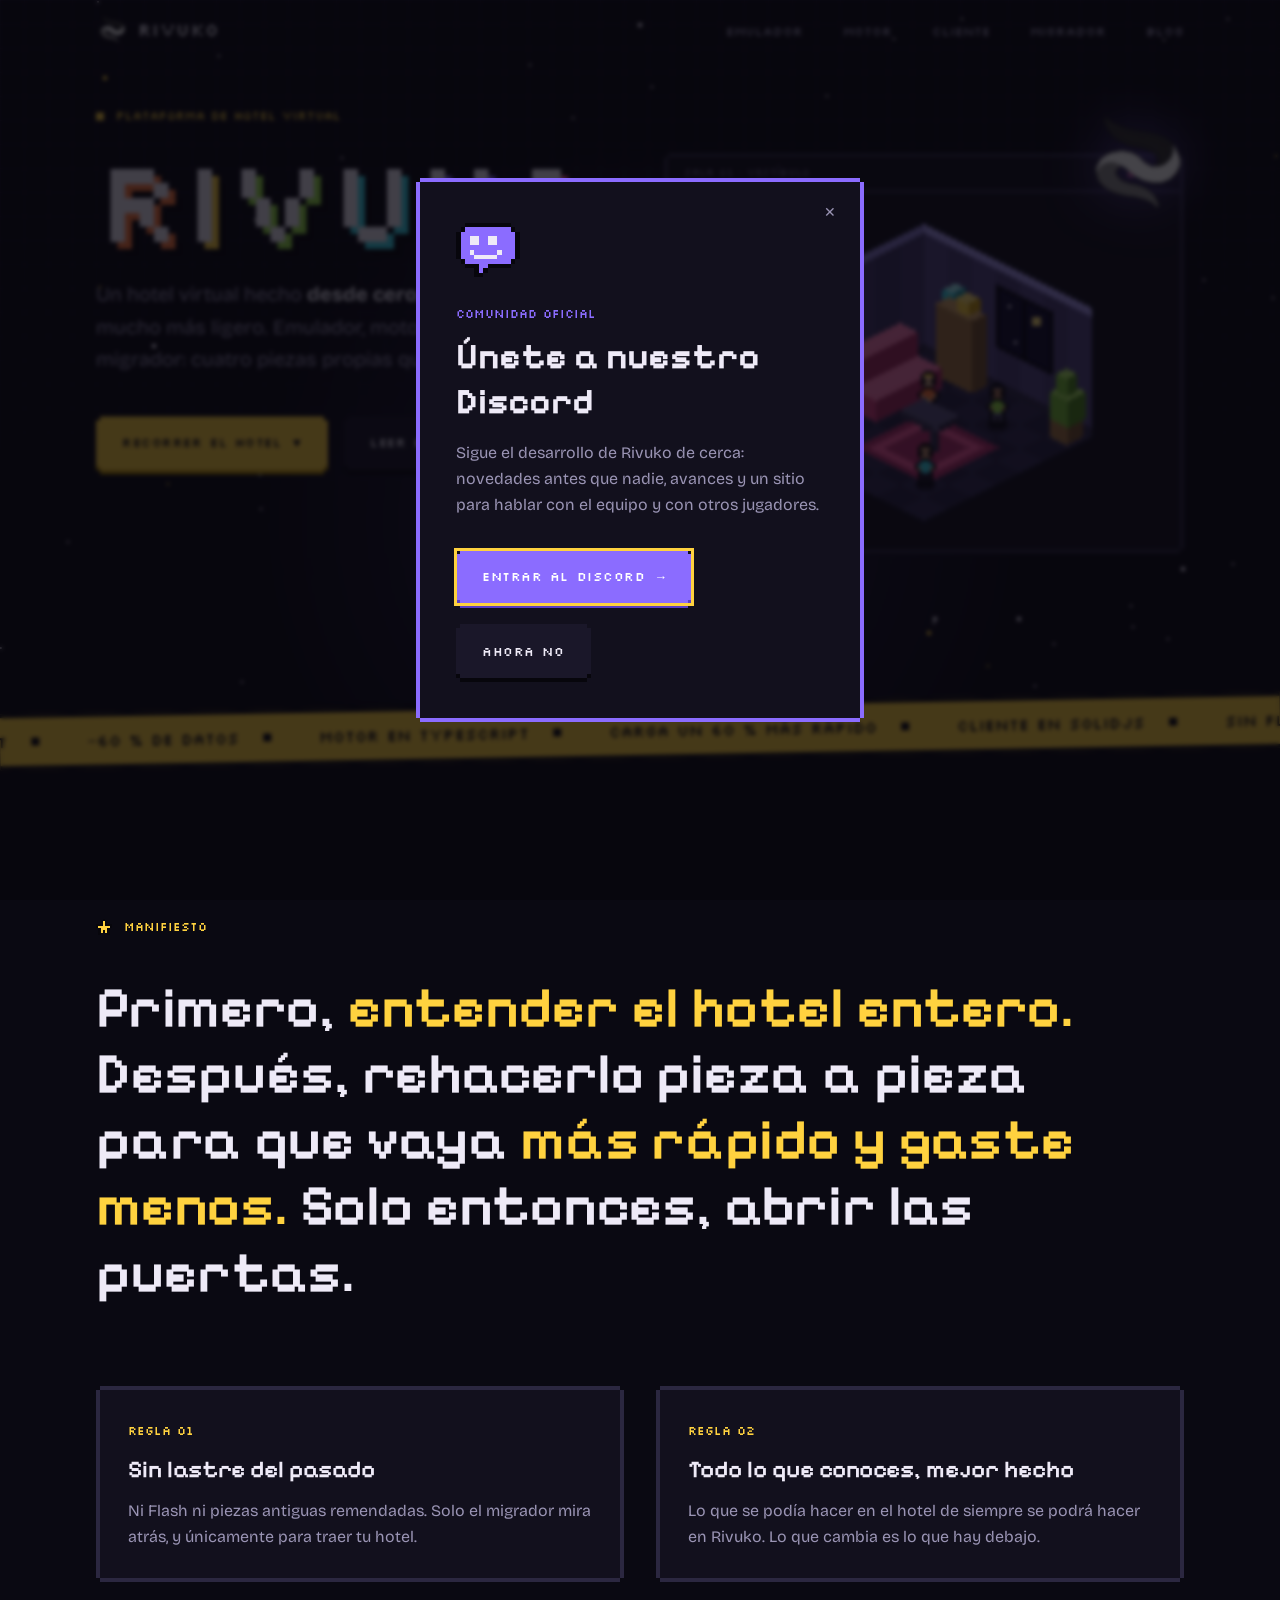
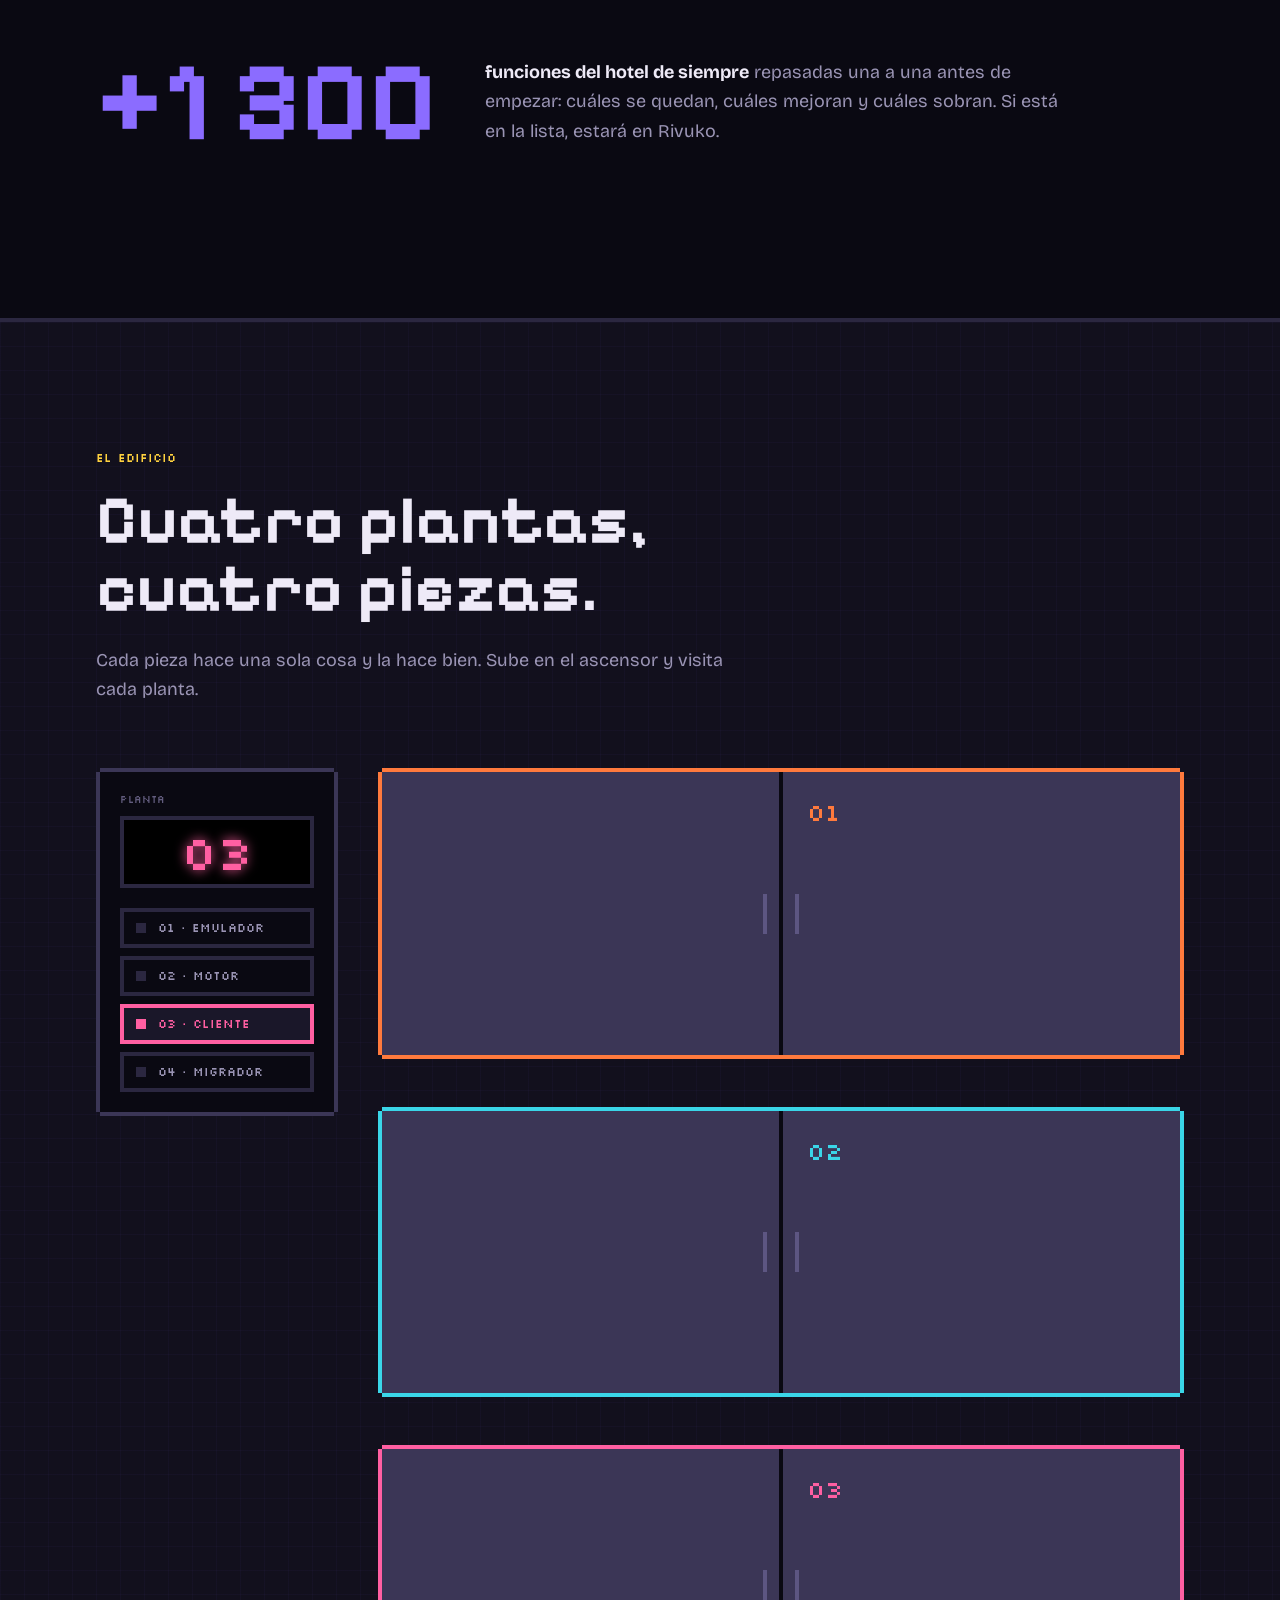
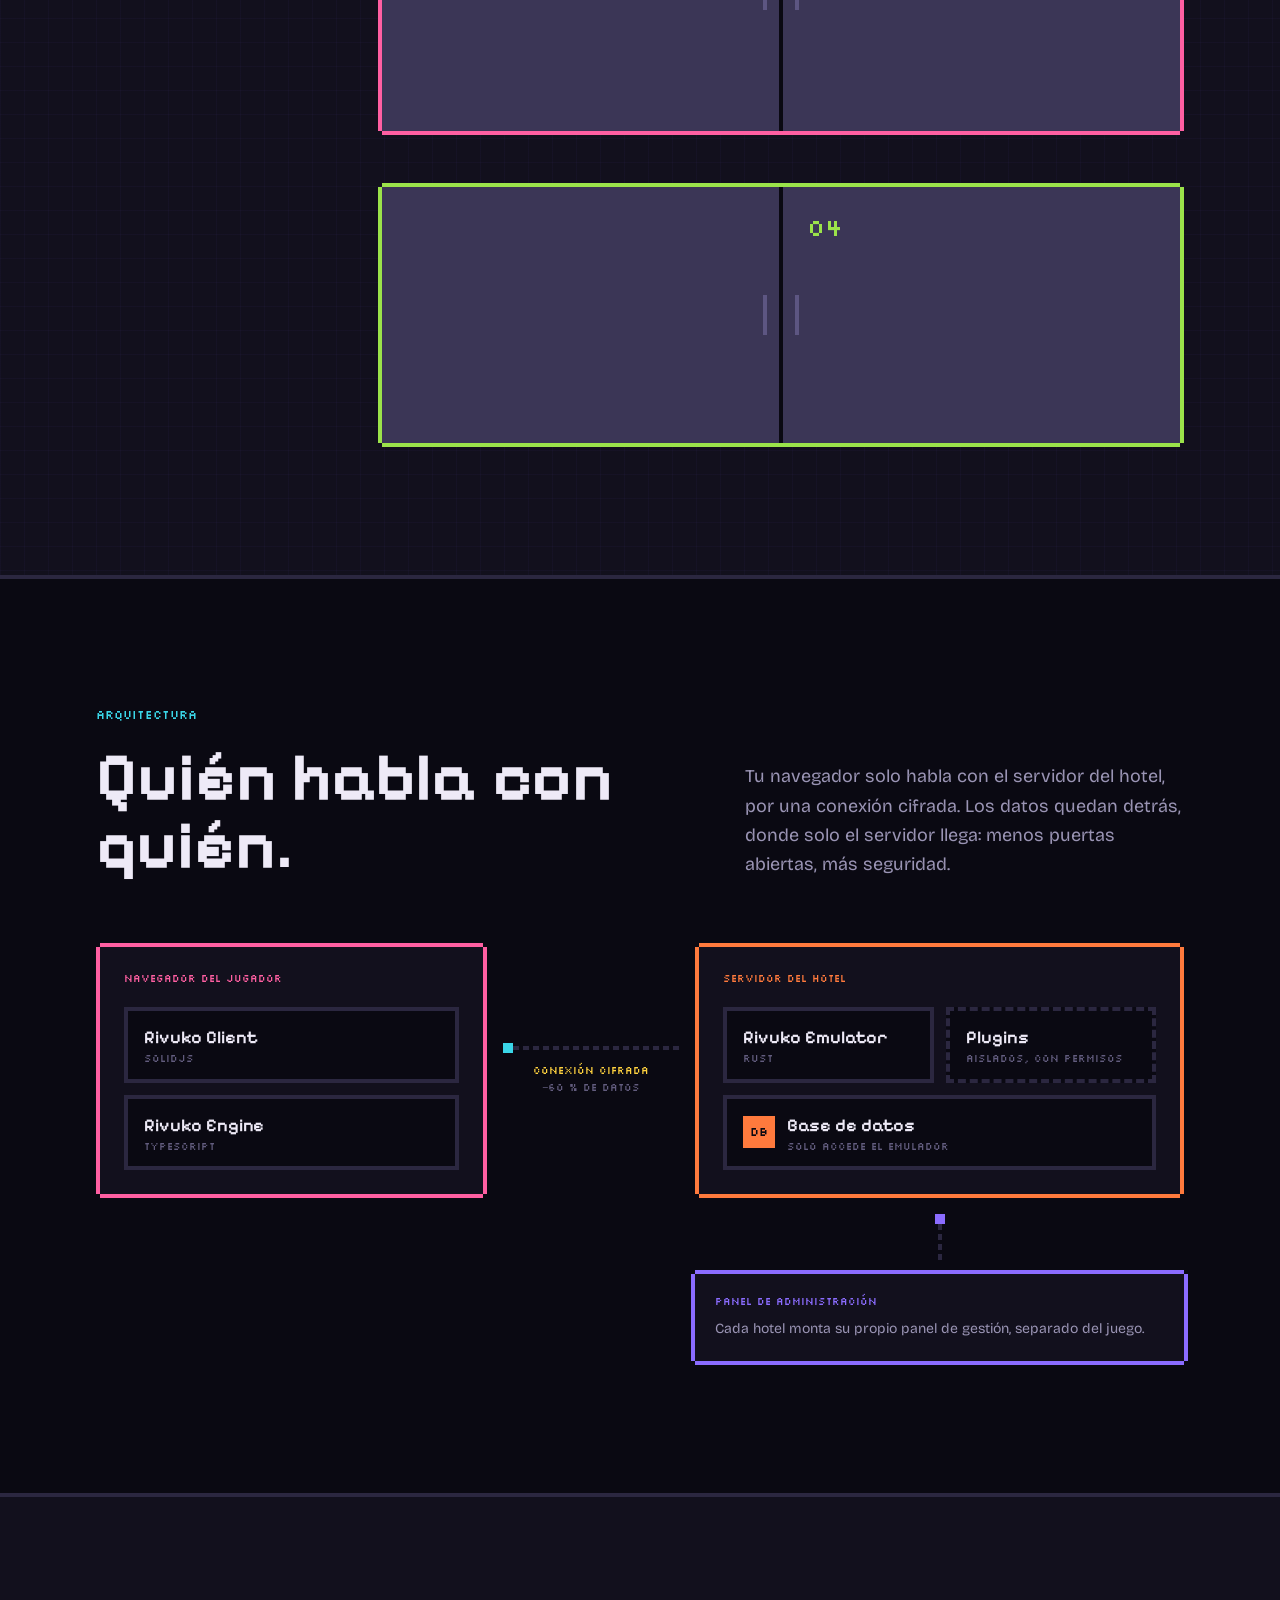
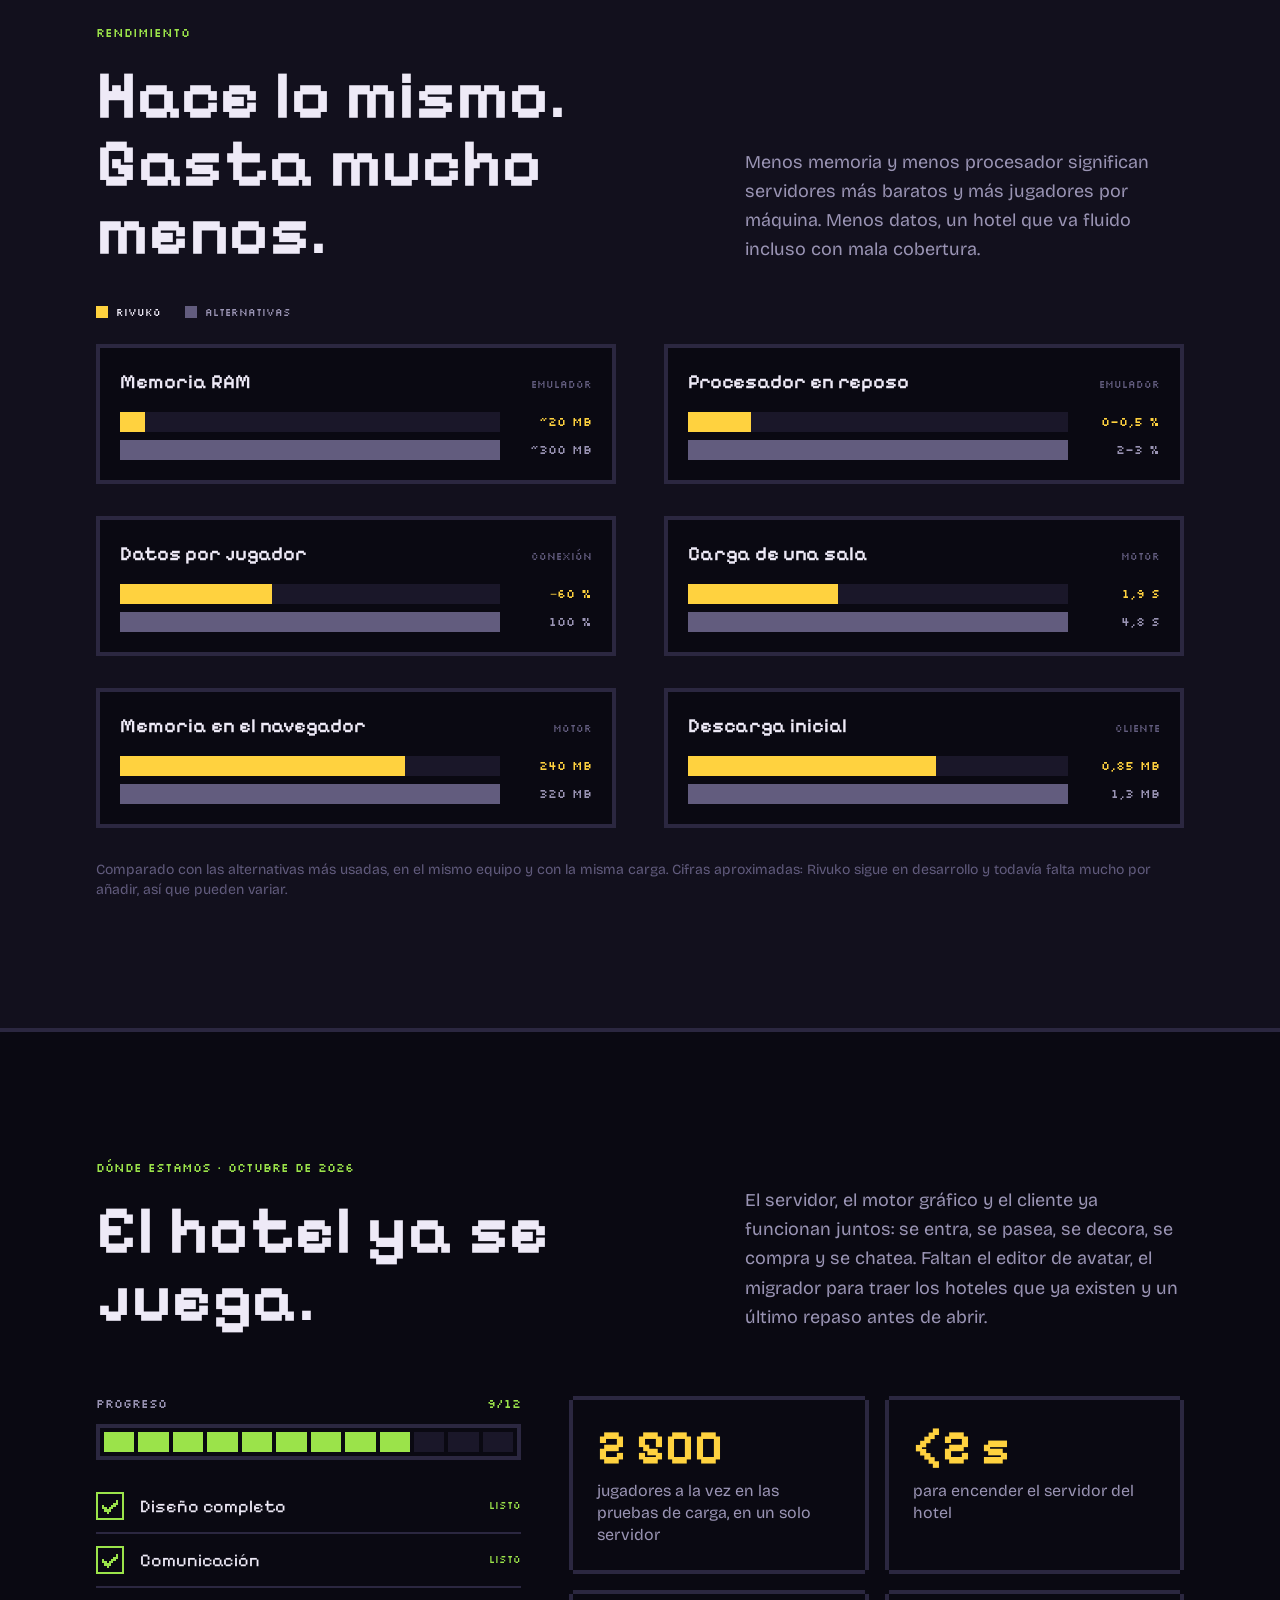
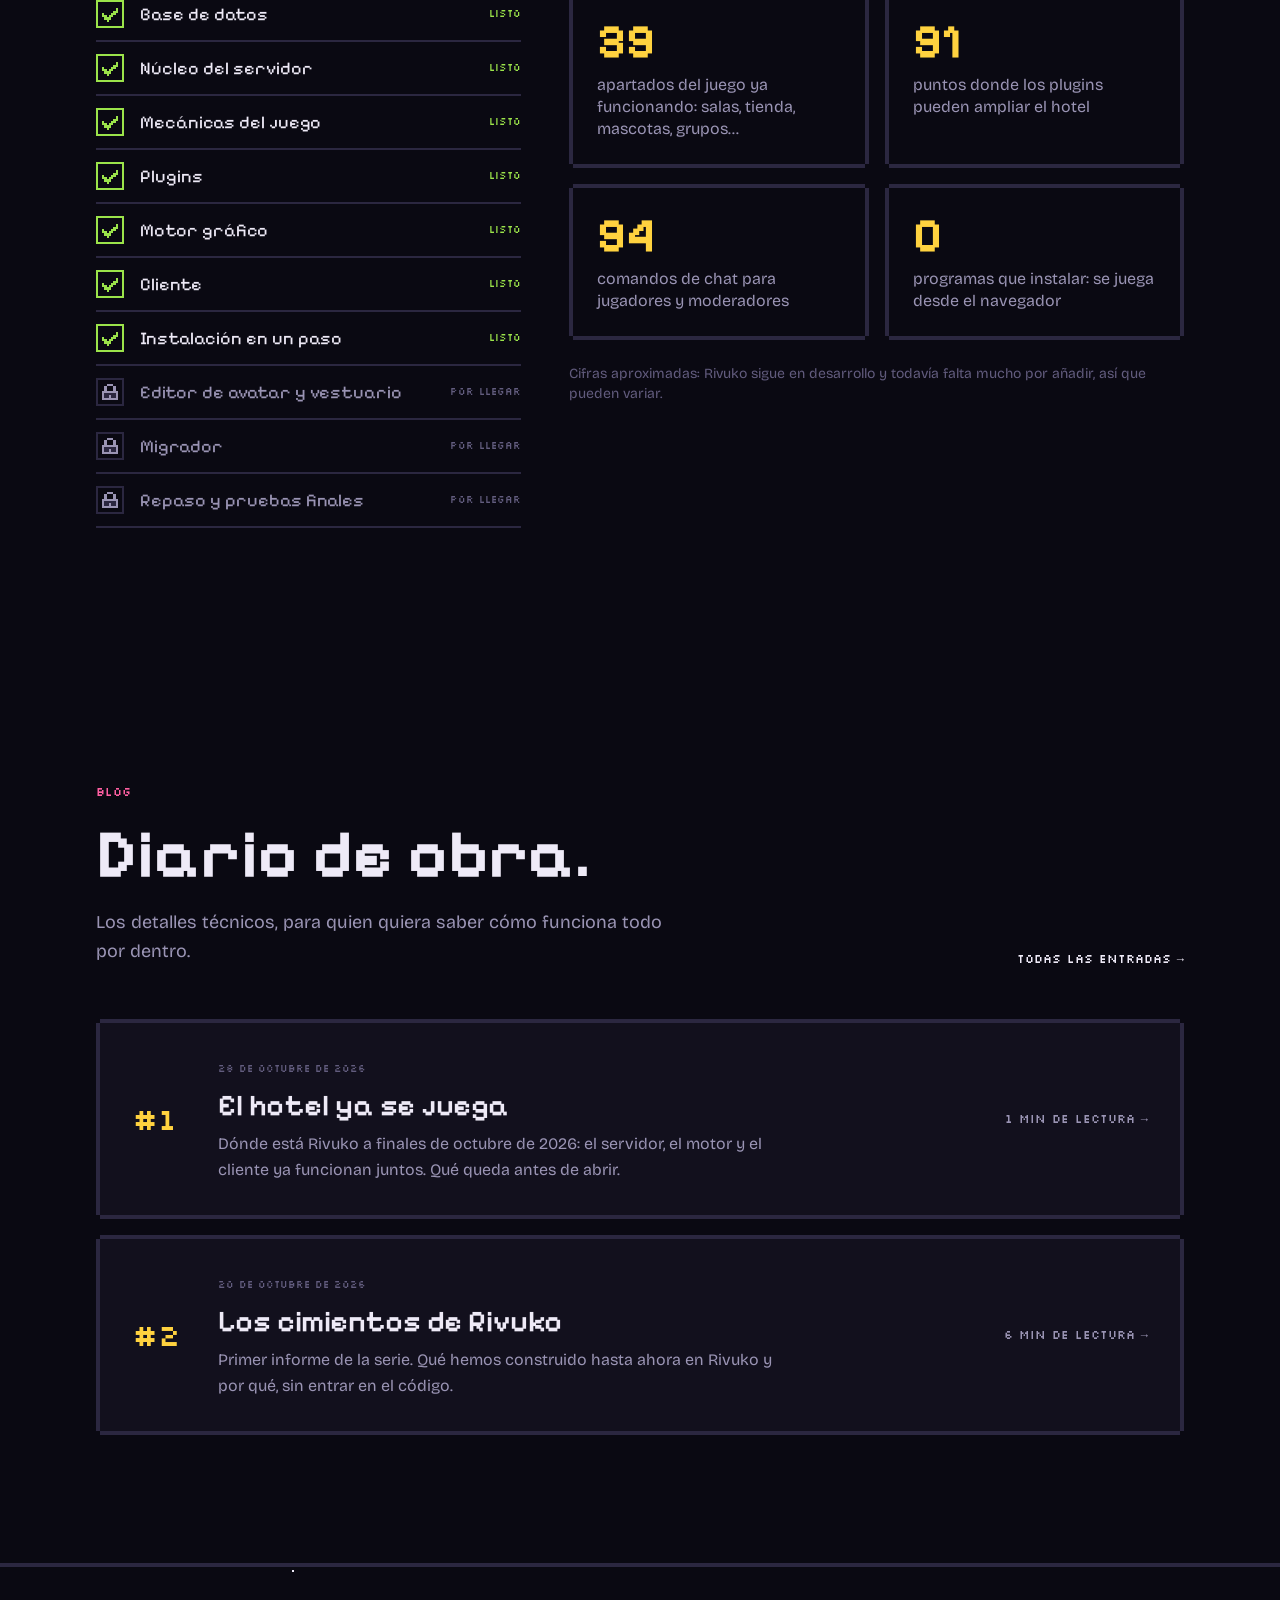
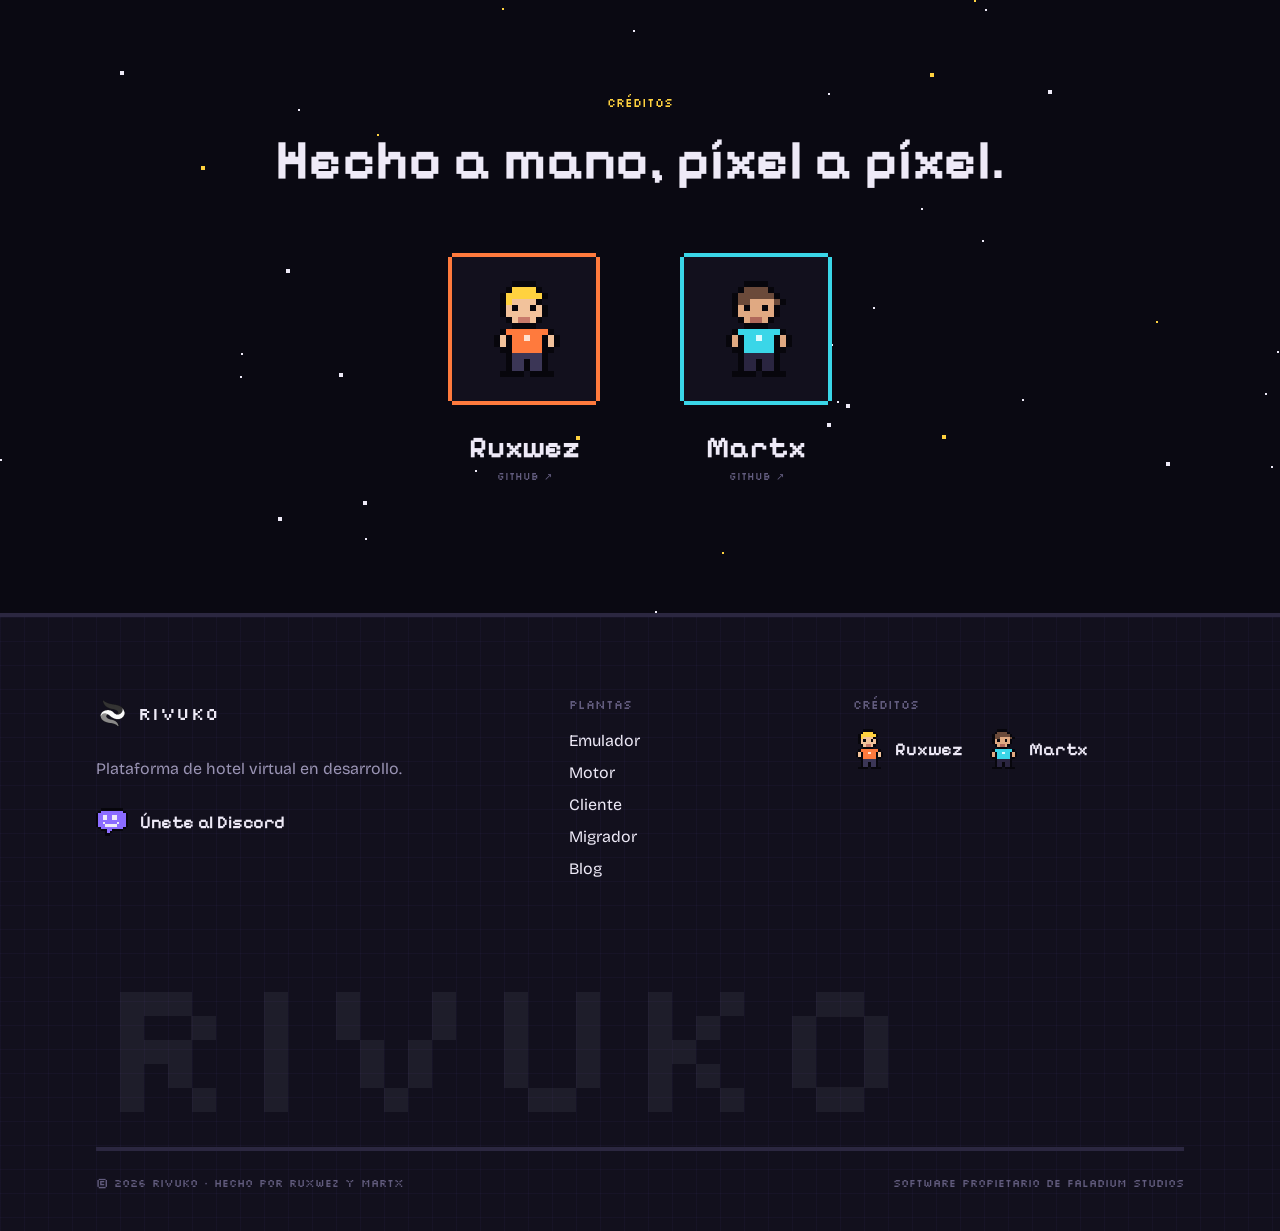
==== commit cd553d7c: "Publica la web: aviso de Discord y estado actual del proyecto Build de rivuko/website en ad8bb05.  C" ====
--- a/index.html
+++ b/index.html
@@ -16,56 +16,58 @@
 
       gtag('config', 'G-EJK5T6794D');
     </script>
-    <link href="./_app/immutable/entry/start.CpQJW7xC.js" rel="modulepreload">
-		<link href="./_app/immutable/chunks/kmZUzyjy.js" rel="modulepreload">
+    <link href="./_app/immutable/entry/start.CLk9agdT.js" rel="modulepreload">
+		<link href="./_app/immutable/chunks/DmneU_7t.js" rel="modulepreload">
 		<link href="./_app/immutable/chunks/MwFUhttO.js" rel="modulepreload">
 		<link href="./_app/immutable/chunks/-UyI9lYi.js" rel="modulepreload">
-		<link href="./_app/immutable/chunks/B-7OY0_x.js" rel="modulepreload">
-		<link href="./_app/immutable/entry/app.DUsOoU0Y.js" rel="modulepreload">
+		<link href="./_app/immutable/chunks/DK5ML2rB.js" rel="modulepreload">
+		<link href="./_app/immutable/entry/app.GETetf9y.js" rel="modulepreload">
 		<link href="./_app/immutable/chunks/DsnmJJEf.js" rel="modulepreload">
 		<link href="./_app/immutable/chunks/eiNhF_HA.js" rel="modulepreload">
 		<link href="./_app/immutable/chunks/B8r9OYyc.js" rel="modulepreload">
 		<link href="./_app/immutable/chunks/Dru3IKKa.js" rel="modulepreload">
-		<link href="./_app/immutable/nodes/0.DIfPKKM8.js" rel="modulepreload">
+		<link href="./_app/immutable/nodes/0.CaV6gtzX.js" rel="modulepreload">
 		<link href="./_app/immutable/chunks/CtgAwrWz.js" rel="modulepreload">
-		<link href="./_app/immutable/chunks/BH9Vr33b.js" rel="modulepreload">
-		<link href="./_app/immutable/chunks/B2E6yZji.js" rel="modulepreload">
-		<link href="./_app/immutable/chunks/CN9Tu_bf.js" rel="modulepreload">
-		<link href="./_app/immutable/chunks/DMFVPE2u.js" rel="modulepreload">
-		<link href="./_app/immutable/chunks/BEHC1Auy.js" rel="modulepreload">
-		<link href="./_app/immutable/nodes/2.CGunrRkZ.js" rel="modulepreload">
+		<link href="./_app/immutable/chunks/DVrSgoyM.js" rel="modulepreload">
+		<link href="./_app/immutable/chunks/CYhvBe-c.js" rel="modulepreload">
+		<link href="./_app/immutable/chunks/DTt9ARDi.js" rel="modulepreload">
+		<link href="./_app/immutable/chunks/YKHDaUic.js" rel="modulepreload">
+		<link href="./_app/immutable/chunks/DGiItnSm.js" rel="modulepreload">
+		<link href="./_app/immutable/nodes/2.BjjtzUIS.js" rel="modulepreload">
 		<link href="./_app/immutable/chunks/ZSm0M-sG.js" rel="modulepreload">
-		<link href="./_app/immutable/chunks/T02R9mru.js" rel="modulepreload">
-		<link href="./_app/immutable/chunks/CZN8LteG.js" rel="modulepreload">
-		<link href="./_app/immutable/chunks/xckSXWmp.js" rel="modulepreload">
-		<link href="./_app/immutable/chunks/BzL-fa7Y.js" rel="modulepreload">
+		<link href="./_app/immutable/chunks/DAPqOTEa.js" rel="modulepreload">
+		<link href="./_app/immutable/chunks/D5lnK1Ha.js" rel="modulepreload">
+		<link href="./_app/immutable/chunks/DD6hmi65.js" rel="modulepreload">
+		<link href="./_app/immutable/chunks/CB44v4PT.js" rel="modulepreload">
 		<!--1uha8ag--><meta name="description" content="Rivuko es una plataforma de hotel virtual construida desde cero, más rápida y mucho más ligera: emulador, motor gráfico, cliente y migrador."/> <meta property="og:title" content="Rivuko"/> <meta property="og:description" content="Rivuko es una plataforma de hotel virtual construida desde cero, más rápida y mucho más ligera: emulador, motor gráfico, cliente y migrador."/> <meta property="og:image" content="./logo.png"/><!----><title>Rivuko · Plataforma de hotel virtual</title>
-		<link href="./_app/immutable/assets/0.CQcA4WLW.css" rel="stylesheet">
+		<link href="./_app/immutable/assets/0.BVmW4A29.css" rel="stylesheet">
 		<link href="./_app/immutable/assets/2.CHGrUEcN.css" rel="stylesheet">
   </head>
   <body data-sveltekit-preload-data="hover">
     <div style="display: contents"><!--[--><!--[0--><!--[--><header class="fixed inset-x-0 top-0 z-50 border-b-4 transition-colors duration-300 border-transparent"><nav class="mx-auto flex h-16 max-w-6xl items-center justify-between px-5 sm:px-8"><a href="./" aria-label="Rivuko, inicio"><span class="inline-flex items-center gap-2.5 "><img src="./logo.png" alt="" width="32" height="32" class="size-8"/> <!--[0--><span class="font-px text-lg leading-none tracking-wide">Rivuko</span><!--]--></span><!----></a> <ul class="hidden items-center gap-7 font-px text-[0.8rem] uppercase md:flex"><!--[--><li><a href="./emulator/" class="group flex items-center gap-1.5 transition-colors text-muted hover:text-text"><span class="size-1.5 bg-gold transition-opacity opacity-0 group-hover:opacity-100" aria-hidden="true"></span> Emulador</a></li><li><a href="./engine/" class="group flex items-center gap-1.5 transition-colors text-muted hover:text-text"><span class="size-1.5 bg-gold transition-opacity opacity-0 group-hover:opacity-100" aria-hidden="true"></span> Motor</a></li><li><a href="./client/" class="group flex items-center gap-1.5 transition-colors text-muted hover:text-text"><span class="size-1.5 bg-gold transition-opacity opacity-0 group-hover:opacity-100" aria-hidden="true"></span> Cliente</a></li><li><a href="./migrator/" class="group flex items-center gap-1.5 transition-colors text-muted hover:text-text"><span class="size-1.5 bg-gold transition-opacity opacity-0 group-hover:opacity-100" aria-hidden="true"></span> Migrador</a></li><li><a href="./blog/" class="group flex items-center gap-1.5 transition-colors text-muted hover:text-text"><span class="size-1.5 bg-gold transition-opacity opacity-0 group-hover:opacity-100" aria-hidden="true"></span> Blog</a></li><!--]--></ul> <button class="-mr-2 flex h-10 items-center px-2 font-px text-xs uppercase md:hidden" aria-label="Abrir menú" aria-expanded="false">Menú</button></nav></header> <!--[-1--><!--]--><!----> <main><!--[--><section class="relative isolate overflow-hidden pt-28 sm:pt-32"><div class="pixel-grid absolute inset-0 -z-10 [mask-image:linear-gradient(to_bottom,black,transparent_85%)]" aria-hidden="true"></div> <div class="absolute left-1/2 top-1/3 -z-10 size-[48rem] -translate-x-1/2 -translate-y-24 bg-[radial-gradient(closest-side,rgb(139_108_255/0.2),transparent)]" aria-hidden="true"></div> <div class="pointer-events-none absolute inset-0 overflow-hidden" aria-hidden="true"><!--[--><div class="absolute inset-0 animate-twinkle" style="animation-delay: 0s"><!--[--><span class="absolute bg-text" style="left: 0.005478458481597928%; top: 92.07645170021637%; width: 2px; height: 2px"></span><span class="absolute bg-text" style="left: 81.67574227865587%; top: 24.200477369223012%; width: 2px; height: 2px"></span><span class="absolute bg-text" style="left: 92.3168233560011%; top: 68.85014431031892%; width: 2px; height: 2px"></span><span class="absolute bg-text" style="left: 42.84699752128078%; top: 29.487340165994752%; width: 2px; height: 2px"></span><span class="absolute bg-text" style="left: 90.89697673492924%; top: 5.487983955763273%; width: 2px; height: 2px"></span><span class="absolute bg-text" style="left: 33.2571646353496%; top: 53.16602632085142%; width: 2px; height: 2px"></span><span class="absolute bg-text" style="left: 93.95726020166522%; top: 39.67220938749249%; width: 2px; height: 2px"></span><span class="absolute bg-gold" style="left: 7.772992228983432%; top: 40.68039252454433%; width: 2px; height: 2px"></span><span class="absolute bg-text" style="left: 88.45653938523333%; top: 89.05744761650331%; width: 2px; height: 2px"></span><span class="absolute bg-text" style="left: 74.11488880129293%; top: 48.93608333027739%; width: 2px; height: 2px"></span><span class="absolute bg-text" style="left: 63.69323565796634%; top: 92.21170344027304%; width: 4px; height: 4px"></span><span class="absolute bg-text" style="left: 5.2345416998651535%; top: 76.94234963364077%; width: 2px; height: 2px"></span><span class="absolute bg-text" style="left: 88.3135679589182%; top: 86.13668553816932%; width: 2px; height: 2px"></span><span class="absolute bg-text" style="left: 88.69851119290037%; top: 55.87761907646321%; width: 2px; height: 2px"></span><span class="absolute bg-gold" style="left: 63.24074606562068%; top: 87.21912488677498%; width: 2px; height: 2px"></span><span class="absolute bg-text" style="left: 44.66690129817785%; top: 16.610118475095422%; width: 2px; height: 2px"></span><span class="absolute bg-text" style="left: 20.275616888085203%; top: 72.29303804798658%; width: 2px; height: 2px"></span><span class="absolute bg-text" style="left: 95.8887678551901%; top: 2.521342179980754%; width: 2px; height: 2px"></span><span class="absolute bg-gold" style="left: 60.50422888272639%; top: 94.5748319824109%; width: 2px; height: 2px"></span><span class="absolute bg-text" style="left: 39.68832294442147%; top: 41.64372689167211%; width: 4px; height: 4px"></span><span class="absolute bg-text" style="left: 17.05288319711242%; top: 7.8078938684463%; width: 2px; height: 2px"></span><span class="absolute bg-text" style="left: 41.3464112865489%; top: 9.134493027410699%; width: 2px; height: 2px"></span><span class="absolute bg-text" style="left: 34.80339741092334%; top: 40.70028538848287%; width: 2px; height: 2px"></span><span class="absolute bg-text" style="left: 43.806075185447035%; top: 48.70564180831688%; width: 2px; height: 2px"></span><!--]--></div><div class="absolute inset-0 animate-twinkle" style="animation-delay: 0.8s"><!--[--><span class="absolute bg-text" style="left: 72.93706618851846%; top: 53.27143042966325%; width: 2px; height: 2px"></span><span class="absolute bg-text" style="left: 69.8045688540696%; top: 5.388730347803203%; width: 2px; height: 2px"></span><span class="absolute bg-text" style="left: 91.19954979568699%; top: 90.83341611122407%; width: 2px; height: 2px"></span><span class="absolute bg-text" style="left: 72.92721992029213%; top: 87.78520034988652%; width: 4px; height: 4px"></span><span class="absolute bg-gold" style="left: 66.44210357518965%; top: 92.4347882123826%; width: 2px; height: 2px"></span><span class="absolute bg-text" style="left: 90.64947841253573%; top: 45.78367948801428%; width: 2px; height: 2px"></span><span class="absolute bg-text" style="left: 58.68596767945493%; top: 35.058788599008125%; width: 2px; height: 2px"></span><span class="absolute bg-gold" style="left: 99.62051529419632%; top: 22.000549557619053%; width: 2px; height: 2px"></span><span class="absolute bg-text" style="left: 76.11278289748019%; top: 27.542157949666567%; width: 4px; height: 4px"></span><span class="absolute bg-text" style="left: 88.20869377265159%; top: 23.516236955074703%; width: 2px; height: 2px"></span><span class="absolute bg-text" style="left: 18.813403564884048%; top: 96.87371500622189%; width: 2px; height: 2px"></span><span class="absolute bg-text" style="left: 49.81872274066262%; top: 3.273102316666908%; width: 4px; height: 4px"></span><span class="absolute bg-text" style="left: 76.48848457098403%; top: 41.960184528473846%; width: 2px; height: 2px"></span><span class="absolute bg-text" style="left: 73.48923081228939%; top: 33.50226214784303%; width: 2px; height: 2px"></span><span class="absolute bg-text" style="left: 64.52154096426514%; top: 13.53898640421172%; width: 2px; height: 2px"></span><span class="absolute bg-text" style="left: 56.15223858326313%; top: 50.67386890327272%; width: 2px; height: 2px"></span><span class="absolute bg-text" style="left: 65.95721527280156%; top: 42.91708997586606%; width: 4px; height: 4px"></span><span class="absolute bg-gold" style="left: 72.40374962445523%; top: 89.81993821906855%; width: 4px; height: 4px"></span><span class="absolute bg-text" style="left: 20.221782066031256%; top: 67.49118378734737%; width: 2px; height: 2px"></span><span class="absolute bg-text" style="left: 80.76381486876114%; top: 97.43649926848546%; width: 2px; height: 2px"></span><span class="absolute bg-gold" style="left: 55.61064218897867%; top: 48.06327016468312%; width: 2px; height: 2px"></span><span class="absolute bg-text" style="left: 77.74596259824278%; top: 76.39338866639575%; width: 2px; height: 2px"></span><span class="absolute bg-text" style="left: 56.742558235648346%; top: 72.17626654178662%; width: 2px; height: 2px"></span><!--]--></div><div class="absolute inset-0 animate-twinkle" style="animation-delay: 1.6s"><!--[--><span class="absolute bg-text" style="left: 75.50748408562852%; top: 54.28502715857933%; width: 2px; height: 2px"></span><span class="absolute bg-text" style="left: 92.24018212046484%; top: 80.74089865234723%; width: 4px; height: 4px"></span><span class="absolute bg-text" style="left: 83.71709556491909%; top: 33.225159595359656%; width: 2px; height: 2px"></span><span class="absolute bg-gold" style="left: 56.06300232748641%; top: 50.880118064060866%; width: 2px; height: 2px"></span><span class="absolute bg-text" style="left: 40.56216810856115%; top: 28.359400587323773%; width: 2px; height: 2px"></span><span class="absolute bg-text" style="left: 63.434974971895564%; top: 51.62435264867933%; width: 2px; height: 2px"></span><span class="absolute bg-text" style="left: 79.47211017807578%; top: 87.75576291966985%; width: 4px; height: 4px"></span><span class="absolute bg-text" style="left: 45.710673623583595%; top: 59.29159156945143%; width: 4px; height: 4px"></span><span class="absolute bg-text" style="left: 7.603983957136043%; top: 0.15836758546455185%; width: 2px; height: 2px"></span><span class="absolute bg-text" style="left: 11.83726578570775%; top: 48.92606039015858%; width: 4px; height: 4px"></span><span class="absolute bg-text" style="left: 26.627136173950106%; top: 22.277675579431317%; width: 2px; height: 2px"></span><span class="absolute bg-gold" style="left: 13.076027023175744%; top: 68.78617851472747%; width: 2px; height: 2px"></span><span class="absolute bg-text" style="left: 88.22156423154361%; top: 39.83003955326511%; width: 2px; height: 2px"></span><span class="absolute bg-text" style="left: 19.862626967887685%; top: 31.171449288340032%; width: 2px; height: 2px"></span><span class="absolute bg-gold" style="left: 77.14015449264095%; top: 94.57655781627471%; width: 2px; height: 2px"></span><span class="absolute bg-text" style="left: 75.0879158615544%; top: 2.6018851448790565%; width: 2px; height: 2px"></span><span class="absolute bg-text" style="left: 82.28663917737391%; top: 91.54465412327305%; width: 2px; height: 2px"></span><span class="absolute bg-gold" style="left: 8.027061544371332%; top: 10.823376248974062%; width: 4px; height: 4px"></span><span class="absolute bg-text" style="left: 99.3956244547831%; top: 42.26021153957593%; width: 2px; height: 2px"></span><span class="absolute bg-text" style="left: 50.87238748132828%; top: 12.2163986844087%; width: 2px; height: 2px"></span><span class="absolute bg-gold" style="left: 41.341788853212165%; top: 31.44525593679643%; width: 4px; height: 4px"></span><span class="absolute bg-text" style="left: 96.24442765314339%; top: 80.09556638081352%; width: 2px; height: 2px"></span><span class="absolute bg-text" style="left: 72.89750998509%; top: 88.45031940771747%; width: 2px; height: 2px"></span><!--]--></div><!--]--></div><!----> <div class="mx-auto grid max-w-6xl items-center gap-12 px-5 pb-16 sm:px-8 lg:grid-cols-12 lg:pb-24"><div class="lg:col-span-6"><p data-reveal="" class="flex items-center gap-3 font-px text-xs uppercase text-gold"><span class="size-2 animate-blink bg-gold" aria-hidden="true"></span> Plataforma de hotel virtual</p> <h1 class="mt-6 flex font-px text-[clamp(3.6rem,12vw,7.25rem)] leading-[0.85]" aria-label="Rivuko"><!--[--><span data-item="" class="inline-block" style="text-shadow: 0.06em 0.06em 0 #ff7a3d, 0.12em 0.12em 0 #07060c" aria-hidden="true">R</span><span data-item="" class="inline-block" style="text-shadow: 0.06em 0.06em 0 #ffd23f, 0.12em 0.12em 0 #07060c" aria-hidden="true">I</span><span data-item="" class="inline-block" style="text-shadow: 0.06em 0.06em 0 #9be34a, 0.12em 0.12em 0 #07060c" aria-hidden="true">V</span><span data-item="" class="inline-block" style="text-shadow: 0.06em 0.06em 0 #3ad6e8, 0.12em 0.12em 0 #07060c" aria-hidden="true">U</span><span data-item="" class="inline-block" style="text-shadow: 0.06em 0.06em 0 #8b6cff, 0.12em 0.12em 0 #07060c" aria-hidden="true">K</span><span data-item="" class="inline-block" style="text-shadow: 0.06em 0.06em 0 #ff5fa2, 0.12em 0.12em 0 #07060c" aria-hidden="true">O</span><!--]--></h1> <p data-reveal="" class="mt-8 max-w-lg text-lg leading-relaxed text-muted sm:text-xl">Un hotel virtual hecho <strong class="text-text">desde cero</strong>, más rápido y mucho más
         ligero. Emulador, motor gráfico, cliente y migrador: cuatro piezas propias que trabajan juntas.</p> <div data-reveal="" class="mt-10 flex flex-wrap gap-4"><a href="./#plantas" class="px-button">Recorrer el hotel <span aria-hidden="true">▼</span></a> <a href="./blog/informe-tecnico-01/" class="px-button ghost">Leer el informe</a></div></div> <div class="relative lg:col-span-6"><div data-reveal="" class="px-frame bg-night" style="--px-color: #2b2740"><div class="flex items-center justify-between border-b-4 border-line px-4 py-2 font-px text-[0.65rem] uppercase text-dim"><span>Sala 01 · Vestíbulo</span> <span class="flex gap-1.5" aria-hidden="true"><span class="size-2 bg-rose"></span><span class="size-2 bg-gold"></span><span class="size-2 bg-lime"></span></span></div> <div class="scanlines px-2 py-4"><div class="flex w-full justify-center " role="img" aria-label="Sala de hotel en pixel art con avatares que pasean y charlan"><canvas width="128" height="108" class="pixelated max-w-full" style="width: 384px" aria-hidden="true"></canvas></div><!----></div></div> <img src="./logo.png" alt="" width="112" height="112" class="absolute -right-2 -top-12 size-24 animate-bob drop-shadow-[0_0_24px_rgba(139,108,255,0.55)] sm:size-28"/></div></div> <a href="./#desde-cero" class="mx-auto mb-10 flex w-fit flex-col items-center gap-2 font-px text-[0.65rem] uppercase text-dim hover:text-gold">Baja <span class="animate-blink" aria-hidden="true">▼</span></a></section><!----> <div class="relative -rotate-1 overflow-hidden border-y-4 border-void bg-gold py-3 text-void" aria-hidden="true"><div class="flex w-max"><!--[--><ul class="flex shrink-0 items-center"><!--[--><li class="flex items-center gap-6 px-6 font-px text-sm uppercase sm:text-base">~20 MB de RAM <span class="size-2 bg-void"></span></li><li class="flex items-center gap-6 px-6 font-px text-sm uppercase sm:text-base">Emulador en Rust <span class="size-2 bg-void"></span></li><li class="flex items-center gap-6 px-6 font-px text-sm uppercase sm:text-base">−60 % de datos <span class="size-2 bg-void"></span></li><li class="flex items-center gap-6 px-6 font-px text-sm uppercase sm:text-base">Motor en TypeScript <span class="size-2 bg-void"></span></li><li class="flex items-center gap-6 px-6 font-px text-sm uppercase sm:text-base">Carga un 60 % más rápido <span class="size-2 bg-void"></span></li><li class="flex items-center gap-6 px-6 font-px text-sm uppercase sm:text-base">Cliente en SolidJS <span class="size-2 bg-void"></span></li><li class="flex items-center gap-6 px-6 font-px text-sm uppercase sm:text-base">Sin Flash <span class="size-2 bg-void"></span></li><li class="flex items-center gap-6 px-6 font-px text-sm uppercase sm:text-base">Sin instalar nada <span class="size-2 bg-void"></span></li><!--]--></ul><ul class="flex shrink-0 items-center"><!--[--><li class="flex items-center gap-6 px-6 font-px text-sm uppercase sm:text-base">~20 MB de RAM <span class="size-2 bg-void"></span></li><li class="flex items-center gap-6 px-6 font-px text-sm uppercase sm:text-base">Emulador en Rust <span class="size-2 bg-void"></span></li><li class="flex items-center gap-6 px-6 font-px text-sm uppercase sm:text-base">−60 % de datos <span class="size-2 bg-void"></span></li><li class="flex items-center gap-6 px-6 font-px text-sm uppercase sm:text-base">Motor en TypeScript <span class="size-2 bg-void"></span></li><li class="flex items-center gap-6 px-6 font-px text-sm uppercase sm:text-base">Carga un 60 % más rápido <span class="size-2 bg-void"></span></li><li class="flex items-center gap-6 px-6 font-px text-sm uppercase sm:text-base">Cliente en SolidJS <span class="size-2 bg-void"></span></li><li class="flex items-center gap-6 px-6 font-px text-sm uppercase sm:text-base">Sin Flash <span class="size-2 bg-void"></span></li><li class="flex items-center gap-6 px-6 font-px text-sm uppercase sm:text-base">Sin instalar nada <span class="size-2 bg-void"></span></li><!--]--></ul><!--]--></div></div><!----> <section id="desde-cero" class="relative scroll-mt-16"><div class="mx-auto max-w-6xl px-5 py-28 sm:px-8 sm:py-40"><p data-reveal="" class="flex items-center gap-3 font-px text-xs uppercase text-gold"><svg viewBox="0 0 7 7" class="size-4" shape-rendering="crispEdges" aria-hidden="true"><!--[--><rect x="3" y="0" width="1" height="1" fill="#07060c"></rect><rect x="2" y="1" width="1" height="1" fill="#07060c"></rect><rect x="3" y="1" width="1" height="1" fill="#ffd23f"></rect><rect x="4" y="1" width="1" height="1" fill="#07060c"></rect><rect x="0" y="2" width="3" height="1" fill="#07060c"></rect><rect x="3" y="2" width="1" height="1" fill="#ffd23f"></rect><rect x="4" y="2" width="3" height="1" fill="#07060c"></rect><rect x="0" y="3" width="1" height="1" fill="#07060c"></rect><rect x="1" y="3" width="5" height="1" fill="#ffd23f"></rect><rect x="6" y="3" width="1" height="1" fill="#07060c"></rect><rect x="1" y="4" width="1" height="1" fill="#07060c"></rect><rect x="2" y="4" width="3" height="1" fill="#ffd23f"></rect><rect x="5" y="4" width="1" height="1" fill="#07060c"></rect><rect x="1" y="5" width="1" height="1" fill="#07060c"></rect><rect x="2" y="5" width="1" height="1" fill="#ffd23f"></rect><rect x="3" y="5" width="1" height="1" fill="#07060c"></rect><rect x="4" y="5" width="1" height="1" fill="#ffd23f"></rect><rect x="5" y="5" width="1" height="1" fill="#07060c"></rect><rect x="1" y="6" width="1" height="1" fill="#07060c"></rect><rect x="5" y="6" width="1" height="1" fill="#07060c"></rect><!--]--></svg><!----> Manifiesto</p> <p class="mt-10 font-pixel text-[clamp(1.9rem,4.6vw,3.6rem)] font-semibold leading-[1.15]"><!--[--><span data-word="">Primero,</span> <span data-word="" class="text-gold">entender</span> <span data-word="" class="text-gold">el</span> <span data-word="" class="text-gold">hotel</span> <span data-word="" class="text-gold">entero.</span> <span data-word="">Después,</span> <span data-word="">rehacerlo</span> <span data-word="">pieza</span> <span data-word="">a</span> <span data-word="">pieza</span> <span data-word="">para</span> <span data-word="">que</span> <span data-word="">vaya</span> <span data-word="" class="text-gold">más</span> <span data-word="" class="text-gold">rápido</span> <span data-word="" class="text-gold">y</span> <span data-word="" class="text-gold">gaste</span> <span data-word="" class="text-gold">menos.</span> <span data-word="">Solo</span> <span data-word="">entonces,</span> <span data-word="">abrir</span> <span data-word="">las</span> <span data-word="">puertas.</span> <!--]--></p> <ul class="mt-20 grid gap-8 md:grid-cols-2"><!--[--><li data-item="" class="px-frame bg-night p-7" style="--px-color: #2b2740"><span class="font-px text-xs text-gold">Regla 01</span> <h3 class="mt-3 font-pixel text-2xl font-semibold">Sin lastre del pasado</h3> <p class="mt-3 leading-relaxed text-muted">Ni Flash ni piezas antiguas remendadas. Solo el migrador mira atrás, y únicamente para traer tu hotel.</p></li><li data-item="" class="px-frame bg-night p-7" style="--px-color: #2b2740"><span class="font-px text-xs text-gold">Regla 02</span> <h3 class="mt-3 font-pixel text-2xl font-semibold">Todo lo que conoces, mejor hecho</h3> <p class="mt-3 leading-relaxed text-muted">Lo que se podía hacer en el hotel de siempre se podrá hacer en Rivuko. Lo que cambia es lo que hay debajo.</p></li><!--]--></ul> <div data-reveal="" class="mt-16 grid gap-6 md:grid-cols-[auto_1fr] md:items-center md:gap-12"><p class="whitespace-nowrap font-pixel text-[clamp(4rem,10vw,7rem)] font-bold leading-none text-violet">+1 300</p> <p class="max-w-xl text-lg leading-relaxed text-muted"><strong class="text-text">funciones del hotel de siempre</strong> repasadas una a una antes de
-        empezar: cuáles se quedan, cuáles mejoran y cuáles sobran. Si está en la lista, estará en Rivuko.</p></div></div></section><!----> <section id="plantas" class="relative scroll-mt-16 border-y-4 border-line bg-night"><div class="pixel-grid absolute inset-0 opacity-50" aria-hidden="true"></div> <div class="relative mx-auto max-w-6xl px-5 py-24 sm:px-8 sm:py-32"><div data-reveal="" class="max-w-2xl"><p class="font-px text-xs uppercase text-gold">El edificio</p> <h2 class="mt-5 font-pixel text-[clamp(2.4rem,6vw,4.25rem)] font-bold leading-[1]">Cuatro plantas, cuatro piezas.</h2> <p class="mt-6 text-lg leading-relaxed text-muted">Cada pieza hace una sola cosa y la hace bien. Sube en el ascensor y visita cada planta.</p></div> <div class="mt-16 grid gap-10 lg:grid-cols-12"><aside class="hidden lg:col-span-3 lg:block"><div class="sticky top-28 px-frame bg-void p-5" style="--px-color: #3b3656"><p class="font-px text-[0.65rem] uppercase text-dim">Planta</p> <p class="mt-2 border-4 border-line bg-black px-3 py-2 text-center font-px text-5xl tabular-nums" style="color: var(--color-ember); text-shadow: 0 0 12px var(--color-ember)" aria-live="polite">01</p> <ul class="mt-5 space-y-2"><!--[--><li><a href="#planta-emulator" class="flex items-center gap-3 border-4 px-3 py-2 font-px text-xs uppercase transition-colors border-current bg-night-2" style="color: var(--color-ember)"><span class="size-2.5 bg-current"></span> 01 · Emulador</a></li><li><a href="#planta-engine" class="flex items-center gap-3 border-4 px-3 py-2 font-px text-xs uppercase transition-colors border-line text-muted hover:text-text"><span class="size-2.5 bg-line"></span> 02 · Motor</a></li><li><a href="#planta-client" class="flex items-center gap-3 border-4 px-3 py-2 font-px text-xs uppercase transition-colors border-line text-muted hover:text-text"><span class="size-2.5 bg-line"></span> 03 · Cliente</a></li><li><a href="#planta-migrator" class="flex items-center gap-3 border-4 px-3 py-2 font-px text-xs uppercase transition-colors border-line text-muted hover:text-text"><span class="size-2.5 bg-line"></span> 04 · Migrador</a></li><!--]--></ul></div></aside> <ol class="space-y-14 lg:col-span-9"><!--[--><li id="planta-emulator" class="scroll-mt-28"><article class="relative overflow-hidden px-frame bg-void" style="--px-color: var(--color-ember)"><div class="grid items-center gap-8 p-7 sm:grid-cols-[auto_1fr] sm:p-10"><div class="relative mx-auto grid size-36 place-items-center sm:size-44"><div class="absolute -inset-6 opacity-30" style="background: radial-gradient(closest-side, var(--color-ember), transparent)"></div> <svg viewBox="0 0 16 16" class="relative size-28 animate-bob sm:size-36" shape-rendering="crispEdges" aria-hidden="true"><!--[--><rect x="3" y="1" width="10" height="1" fill="#07060c"></rect><rect x="3" y="2" width="1" height="1" fill="#07060c"></rect><rect x="4" y="2" width="8" height="1" fill="#5d5682"></rect><rect x="12" y="2" width="1" height="1" fill="#07060c"></rect><rect x="3" y="3" width="1" height="1" fill="#07060c"></rect><rect x="4" y="3" width="1" height="1" fill="#3b3656"></rect><rect x="5" y="3" width="6" height="1" fill="#15131f"></rect><rect x="11" y="3" width="1" height="1" fill="#3b3656"></rect><rect x="12" y="3" width="1" height="1" fill="#07060c"></rect><rect x="3" y="4" width="1" height="1" fill="#07060c"></rect><rect x="4" y="4" width="1" height="1" fill="#3b3656"></rect><rect x="5" y="4" width="1" height="1" fill="#15131f"></rect><rect x="6" y="4" width="1" height="1" fill="#ff7a3d"></rect><rect x="7" y="4" width="1" height="1" fill="#9be34a"></rect><rect x="8" y="4" width="3" height="1" fill="#15131f"></rect><rect x="11" y="4" width="1" height="1" fill="#3b3656"></rect><rect x="12" y="4" width="1" height="1" fill="#07060c"></rect><rect x="3" y="5" width="1" height="1" fill="#07060c"></rect><rect x="4" y="5" width="8" height="1" fill="#3b3656"></rect><rect x="12" y="5" width="1" height="1" fill="#07060c"></rect><rect x="3" y="6" width="1" height="1" fill="#07060c"></rect><rect x="4" y="6" width="1" height="1" fill="#3b3656"></rect><rect x="5" y="6" width="6" height="1" fill="#15131f"></rect><rect x="11" y="6" width="1" height="1" fill="#3b3656"></rect><rect x="12" y="6" width="1" height="1" fill="#07060c"></rect><rect x="3" y="7" width="1" height="1" fill="#07060c"></rect><rect x="4" y="7" width="1" height="1" fill="#3b3656"></rect><rect x="5" y="7" width="1" height="1" fill="#15131f"></rect><rect x="6" y="7" width="1" height="1" fill="#ff7a3d"></rect><rect x="7" y="7" width="1" height="1" fill="#15131f"></rect><rect x="8" y="7" width="1" height="1" fill="#9be34a"></rect><rect x="9" y="7" width="2" height="1" fill="#15131f"></rect><rect x="11" y="7" width="1" height="1" fill="#3b3656"></rect><rect x="12" y="7" width="1" height="1" fill="#07060c"></rect><rect x="3" y="8" width="1" height="1" fill="#07060c"></rect><rect x="4" y="8" width="8" height="1" fill="#3b3656"></rect><rect x="12" y="8" width="1" height="1" fill="#07060c"></rect><rect x="3" y="9" width="1" height="1" fill="#07060c"></rect><rect x="4" y="9" width="1" height="1" fill="#3b3656"></rect><rect x="5" y="9" width="6" height="1" fill="#15131f"></rect><rect x="11" y="9" width="1" height="1" fill="#3b3656"></rect><rect x="12" y="9" width="1" height="1" fill="#07060c"></rect><rect x="3" y="10" width="1" height="1" fill="#07060c"></rect><rect x="4" y="10" width="1" height="1" fill="#3b3656"></rect><rect x="5" y="10" width="1" height="1" fill="#15131f"></rect><rect x="6" y="10" width="1" height="1" fill="#9be34a"></rect><rect x="7" y="10" width="1" height="1" fill="#15131f"></rect><rect x="8" y="10" width="2" height="1" fill="#ff7a3d"></rect><rect x="10" y="10" width="1" height="1" fill="#15131f"></rect><rect x="11" y="10" width="1" height="1" fill="#3b3656"></rect><rect x="12" y="10" width="1" height="1" fill="#07060c"></rect><rect x="3" y="11" width="1" height="1" fill="#07060c"></rect><rect x="4" y="11" width="8" height="1" fill="#3b3656"></rect><rect x="12" y="11" width="1" height="1" fill="#07060c"></rect><rect x="3" y="12" width="1" height="1" fill="#07060c"></rect><rect x="4" y="12" width="1" height="1" fill="#3b3656"></rect><rect x="5" y="12" width="5" height="1" fill="#ffb58f"></rect><rect x="10" y="12" width="2" height="1" fill="#3b3656"></rect><rect x="12" y="12" width="1" height="1" fill="#07060c"></rect><rect x="3" y="13" width="1" height="1" fill="#07060c"></rect><rect x="4" y="13" width="8" height="1" fill="#3b3656"></rect><rect x="12" y="13" width="1" height="1" fill="#07060c"></rect><rect x="3" y="14" width="10" height="1" fill="#07060c"></rect><rect x="4" y="15" width="2" height="1" fill="#07060c"></rect><rect x="10" y="15" width="2" height="1" fill="#07060c"></rect><!--]--></svg><!----></div> <div><p class="flex flex-wrap items-center gap-3 font-px text-[0.7rem] uppercase"><span style="color: var(--color-ember)">Planta 01</span> <span class="bg-night-2 px-2 py-1 text-muted">Rust</span> <span class="flex items-center gap-1.5 px-2 py-1 bg-lime text-void"><span class="size-1.5 animate-blink bg-void"></span> El núcleo ya funciona</span></p> <h3 class="mt-4 font-pixel text-4xl font-bold sm:text-5xl">Rivuko Emulator</h3> <p class="mt-3 max-w-xl text-lg leading-relaxed text-muted">Hace el mismo trabajo que las alternativas con ~20 MB de RAM en lugar de ~300 MB.</p> <a href="./emulator/" class="mt-6 inline-flex items-center gap-2 font-px text-xs uppercase hover:underline" style="color: var(--color-ember)">Visitar la planta <span aria-hidden="true">→</span></a></div></div> <div data-door="" class="absolute inset-y-0 left-0 w-1/2 border-r-2 border-void bg-[#3b3656]" aria-hidden="true"><span class="absolute right-3 top-1/2 h-10 w-1 -translate-y-1/2 bg-[#5d5682]"></span></div> <div data-door="" class="absolute inset-y-0 right-0 w-1/2 border-l-2 border-void bg-[#3b3656]" aria-hidden="true"><span class="absolute left-3 top-1/2 h-10 w-1 -translate-y-1/2 bg-[#5d5682]"></span> <span class="absolute left-6 top-6 font-px text-2xl" style="color: var(--color-ember)">01</span></div></article></li><li id="planta-engine" class="scroll-mt-28"><article class="relative overflow-hidden px-frame bg-void" style="--px-color: var(--color-aqua)"><div class="grid items-center gap-8 p-7 sm:grid-cols-[auto_1fr] sm:p-10"><div class="relative mx-auto grid size-36 place-items-center sm:size-44"><div class="absolute -inset-6 opacity-30" style="background: radial-gradient(closest-side, var(--color-aqua), transparent)"></div> <svg viewBox="0 0 16 16" class="relative size-28 animate-bob sm:size-36" shape-rendering="crispEdges" aria-hidden="true"><!--[--><rect x="7" y="0" width="2" height="1" fill="#07060c"></rect><rect x="5" y="1" width="2" height="1" fill="#07060c"></rect><rect x="7" y="1" width="2" height="1" fill="#a5f4fc"></rect><rect x="9" y="1" width="2" height="1" fill="#07060c"></rect><rect x="3" y="2" width="2" height="1" fill="#07060c"></rect><rect x="5" y="2" width="6" height="1" fill="#a5f4fc"></rect><rect x="11" y="2" width="2" height="1" fill="#07060c"></rect><rect x="1" y="3" width="2" height="1" fill="#07060c"></rect><rect x="3" y="3" width="2" height="1" fill="#a5f4fc"></rect><rect x="5" y="3" width="1" height="1" fill="#ffffff"></rect><rect x="6" y="3" width="7" height="1" fill="#a5f4fc"></rect><rect x="13" y="3" width="2" height="1" fill="#07060c"></rect><rect x="0" y="4" width="1" height="1" fill="#07060c"></rect><rect x="1" y="4" width="2" height="1" fill="#3ad6e8"></rect><rect x="3" y="4" width="2" height="1" fill="#07060c"></rect><rect x="5" y="4" width="6" height="1" fill="#a5f4fc"></rect><rect x="11" y="4" width="2" height="1" fill="#07060c"></rect><rect x="13" y="4" width="2" height="1" fill="#1a8fa0"></rect><rect x="15" y="4" width="1" height="1" fill="#07060c"></rect><rect x="0" y="5" width="1" height="1" fill="#07060c"></rect><rect x="1" y="5" width="4" height="1" fill="#3ad6e8"></rect><rect x="5" y="5" width="2" height="1" fill="#07060c"></rect><rect x="7" y="5" width="2" height="1" fill="#a5f4fc"></rect><rect x="9" y="5" width="2" height="1" fill="#07060c"></rect><rect x="11" y="5" width="4" height="1" fill="#1a8fa0"></rect><rect x="15" y="5" width="1" height="1" fill="#07060c"></rect><rect x="0" y="6" width="1" height="1" fill="#07060c"></rect><rect x="1" y="6" width="6" height="1" fill="#3ad6e8"></rect><rect x="7" y="6" width="2" height="1" fill="#07060c"></rect><rect x="9" y="6" width="6" height="1" fill="#1a8fa0"></rect><rect x="15" y="6" width="1" height="1" fill="#07060c"></rect><rect x="0" y="7" width="1" height="1" fill="#07060c"></rect><rect x="1" y="7" width="7" height="1" fill="#3ad6e8"></rect><rect x="8" y="7" width="1" height="1" fill="#07060c"></rect><rect x="9" y="7" width="6" height="1" fill="#1a8fa0"></rect><rect x="15" y="7" width="1" height="1" fill="#07060c"></rect><rect x="0" y="8" width="1" height="1" fill="#07060c"></rect><rect x="1" y="8" width="1" height="1" fill="#3ad6e8"></rect><rect x="2" y="8" width="1" height="1" fill="#ffffff"></rect><rect x="3" y="8" width="5" height="1" fill="#3ad6e8"></rect><rect x="8" y="8" width="1" height="1" fill="#07060c"></rect><rect x="9" y="8" width="6" height="1" fill="#1a8fa0"></rect><rect x="15" y="8" width="1" height="1" fill="#07060c"></rect><rect x="0" y="9" width="1" height="1" fill="#07060c"></rect><rect x="1" y="9" width="7" height="1" fill="#3ad6e8"></rect><rect x="8" y="9" width="1" height="1" fill="#07060c"></rect><rect x="9" y="9" width="6" height="1" fill="#1a8fa0"></rect><rect x="15" y="9" width="1" height="1" fill="#07060c"></rect><rect x="0" y="10" width="1" height="1" fill="#07060c"></rect><rect x="1" y="10" width="7" height="1" fill="#3ad6e8"></rect><rect x="8" y="10" width="1" height="1" fill="#07060c"></rect><rect x="9" y="10" width="6" height="1" fill="#1a8fa0"></rect><rect x="15" y="10" width="1" height="1" fill="#07060c"></rect><rect x="1" y="11" width="2" height="1" fill="#07060c"></rect><rect x="3" y="11" width="5" height="1" fill="#3ad6e8"></rect><rect x="8" y="11" width="1" height="1" fill="#07060c"></rect><rect x="9" y="11" width="4" height="1" fill="#1a8fa0"></rect><rect x="13" y="11" width="2" height="1" fill="#07060c"></rect><rect x="3" y="12" width="2" height="1" fill="#07060c"></rect><rect x="5" y="12" width="3" height="1" fill="#3ad6e8"></rect><rect x="8" y="12" width="1" height="1" fill="#07060c"></rect><rect x="9" y="12" width="2" height="1" fill="#1a8fa0"></rect><rect x="11" y="12" width="2" height="1" fill="#07060c"></rect><rect x="5" y="13" width="2" height="1" fill="#07060c"></rect><rect x="7" y="13" width="1" height="1" fill="#3ad6e8"></rect><rect x="8" y="13" width="3" height="1" fill="#07060c"></rect><rect x="7" y="14" width="2" height="1" fill="#07060c"></rect><!--]--></svg><!----></div> <div><p class="flex flex-wrap items-center gap-3 font-px text-[0.7rem] uppercase"><span style="color: var(--color-aqua)">Planta 02</span> <span class="bg-night-2 px-2 py-1 text-muted">TypeScript</span> <span class="flex items-center gap-1.5 px-2 py-1 bg-night-2 text-muted"><span class="size-1.5 bg-dim"></span> Por llegar</span></p> <h3 class="mt-4 font-pixel text-4xl font-bold sm:text-5xl">Rivuko Engine</h3> <p class="mt-3 max-w-xl text-lg leading-relaxed text-muted">Carga un 60 % más rápido que las alternativas y gasta menos memoria.</p> <a href="./engine/" class="mt-6 inline-flex items-center gap-2 font-px text-xs uppercase hover:underline" style="color: var(--color-aqua)">Visitar la planta <span aria-hidden="true">→</span></a></div></div> <div data-door="" class="absolute inset-y-0 left-0 w-1/2 border-r-2 border-void bg-[#3b3656]" aria-hidden="true"><span class="absolute right-3 top-1/2 h-10 w-1 -translate-y-1/2 bg-[#5d5682]"></span></div> <div data-door="" class="absolute inset-y-0 right-0 w-1/2 border-l-2 border-void bg-[#3b3656]" aria-hidden="true"><span class="absolute left-3 top-1/2 h-10 w-1 -translate-y-1/2 bg-[#5d5682]"></span> <span class="absolute left-6 top-6 font-px text-2xl" style="color: var(--color-aqua)">02</span></div></article></li><li id="planta-client" class="scroll-mt-28"><article class="relative overflow-hidden px-frame bg-void" style="--px-color: var(--color-rose)"><div class="grid items-center gap-8 p-7 sm:grid-cols-[auto_1fr] sm:p-10"><div class="relative mx-auto grid size-36 place-items-center sm:size-44"><div class="absolute -inset-6 opacity-30" style="background: radial-gradient(closest-side, var(--color-rose), transparent)"></div> <svg viewBox="0 0 16 16" class="relative size-28 animate-bob sm:size-36" shape-rendering="crispEdges" aria-hidden="true"><!--[--><rect x="0" y="1" width="16" height="1" fill="#07060c"></rect><rect x="0" y="2" width="1" height="1" fill="#07060c"></rect><rect x="1" y="2" width="10" height="1" fill="#ff5fa2"></rect><rect x="11" y="2" width="1" height="1" fill="#eeeaf7"></rect><rect x="12" y="2" width="1" height="1" fill="#07060c"></rect><rect x="13" y="2" width="1" height="1" fill="#eeeaf7"></rect><rect x="14" y="2" width="2" height="1" fill="#07060c"></rect><rect x="0" y="3" width="1" height="1" fill="#07060c"></rect><rect x="1" y="3" width="14" height="1" fill="#b8336f"></rect><rect x="15" y="3" width="1" height="1" fill="#07060c"></rect><rect x="0" y="4" width="1" height="1" fill="#07060c"></rect><rect x="1" y="4" width="14" height="1" fill="#2a2540"></rect><rect x="15" y="4" width="1" height="1" fill="#07060c"></rect><rect x="0" y="5" width="1" height="1" fill="#07060c"></rect><rect x="1" y="5" width="1" height="1" fill="#2a2540"></rect><rect x="2" y="5" width="5" height="1" fill="#eeeaf7"></rect><rect x="7" y="5" width="2" height="1" fill="#2a2540"></rect><rect x="9" y="5" width="4" height="1" fill="#9a94b4"></rect><rect x="13" y="5" width="2" height="1" fill="#2a2540"></rect><rect x="15" y="5" width="1" height="1" fill="#07060c"></rect><rect x="0" y="6" width="1" height="1" fill="#07060c"></rect><rect x="1" y="6" width="1" height="1" fill="#2a2540"></rect><rect x="2" y="6" width="1" height="1" fill="#eeeaf7"></rect><rect x="3" y="6" width="3" height="1" fill="#ff5fa2"></rect><rect x="6" y="6" width="1" height="1" fill="#eeeaf7"></rect><rect x="7" y="6" width="8" height="1" fill="#2a2540"></rect><rect x="15" y="6" width="1" height="1" fill="#07060c"></rect><rect x="0" y="7" width="1" height="1" fill="#07060c"></rect><rect x="1" y="7" width="1" height="1" fill="#2a2540"></rect><rect x="2" y="7" width="1" height="1" fill="#eeeaf7"></rect><rect x="3" y="7" width="3" height="1" fill="#ff5fa2"></rect><rect x="6" y="7" width="1" height="1" fill="#eeeaf7"></rect><rect x="7" y="7" width="2" height="1" fill="#2a2540"></rect><rect x="9" y="7" width="4" height="1" fill="#9a94b4"></rect><rect x="13" y="7" width="2" height="1" fill="#2a2540"></rect><rect x="15" y="7" width="1" height="1" fill="#07060c"></rect><rect x="0" y="8" width="1" height="1" fill="#07060c"></rect><rect x="1" y="8" width="1" height="1" fill="#2a2540"></rect><rect x="2" y="8" width="2" height="1" fill="#eeeaf7"></rect><rect x="4" y="8" width="1" height="1" fill="#ff5fa2"></rect><rect x="5" y="8" width="2" height="1" fill="#eeeaf7"></rect><rect x="7" y="8" width="8" height="1" fill="#2a2540"></rect><rect x="15" y="8" width="1" height="1" fill="#07060c"></rect><rect x="0" y="9" width="1" height="1" fill="#07060c"></rect><rect x="1" y="9" width="1" height="1" fill="#2a2540"></rect><rect x="2" y="9" width="5" height="1" fill="#eeeaf7"></rect><rect x="7" y="9" width="2" height="1" fill="#2a2540"></rect><rect x="9" y="9" width="3" height="1" fill="#9a94b4"></rect><rect x="12" y="9" width="3" height="1" fill="#2a2540"></rect><rect x="15" y="9" width="1" height="1" fill="#07060c"></rect><rect x="0" y="10" width="1" height="1" fill="#07060c"></rect><rect x="1" y="10" width="14" height="1" fill="#2a2540"></rect><rect x="15" y="10" width="1" height="1" fill="#07060c"></rect><rect x="0" y="11" width="1" height="1" fill="#07060c"></rect><rect x="1" y="11" width="2" height="1" fill="#2a2540"></rect><rect x="3" y="11" width="10" height="1" fill="#b8336f"></rect><rect x="13" y="11" width="2" height="1" fill="#2a2540"></rect><rect x="15" y="11" width="1" height="1" fill="#07060c"></rect><rect x="0" y="12" width="1" height="1" fill="#07060c"></rect><rect x="1" y="12" width="2" height="1" fill="#2a2540"></rect><rect x="3" y="12" width="1" height="1" fill="#b8336f"></rect><rect x="4" y="12" width="8" height="1" fill="#ff5fa2"></rect><rect x="12" y="12" width="1" height="1" fill="#b8336f"></rect><rect x="13" y="12" width="2" height="1" fill="#2a2540"></rect><rect x="15" y="12" width="1" height="1" fill="#07060c"></rect><rect x="0" y="13" width="1" height="1" fill="#07060c"></rect><rect x="1" y="13" width="2" height="1" fill="#2a2540"></rect><rect x="3" y="13" width="10" height="1" fill="#b8336f"></rect><rect x="13" y="13" width="2" height="1" fill="#2a2540"></rect><rect x="15" y="13" width="1" height="1" fill="#07060c"></rect><rect x="0" y="14" width="1" height="1" fill="#07060c"></rect><rect x="1" y="14" width="14" height="1" fill="#2a2540"></rect><rect x="15" y="14" width="1" height="1" fill="#07060c"></rect><rect x="0" y="15" width="16" height="1" fill="#07060c"></rect><!--]--></svg><!----></div> <div><p class="flex flex-wrap items-center gap-3 font-px text-[0.7rem] uppercase"><span style="color: var(--color-rose)">Planta 03</span> <span class="bg-night-2 px-2 py-1 text-muted">SolidJS</span> <span class="flex items-center gap-1.5 px-2 py-1 bg-night-2 text-muted"><span class="size-1.5 bg-dim"></span> Por llegar</span></p> <h3 class="mt-4 font-pixel text-4xl font-bold sm:text-5xl">Rivuko Client</h3> <p class="mt-3 max-w-xl text-lg leading-relaxed text-muted">Ventanas, menús y todo lo que tocas, más ligero y rápido que las alternativas hechas con React.</p> <a href="./client/" class="mt-6 inline-flex items-center gap-2 font-px text-xs uppercase hover:underline" style="color: var(--color-rose)">Visitar la planta <span aria-hidden="true">→</span></a></div></div> <div data-door="" class="absolute inset-y-0 left-0 w-1/2 border-r-2 border-void bg-[#3b3656]" aria-hidden="true"><span class="absolute right-3 top-1/2 h-10 w-1 -translate-y-1/2 bg-[#5d5682]"></span></div> <div data-door="" class="absolute inset-y-0 right-0 w-1/2 border-l-2 border-void bg-[#3b3656]" aria-hidden="true"><span class="absolute left-3 top-1/2 h-10 w-1 -translate-y-1/2 bg-[#5d5682]"></span> <span class="absolute left-6 top-6 font-px text-2xl" style="color: var(--color-rose)">03</span></div></article></li><li id="planta-migrator" class="scroll-mt-28"><article class="relative overflow-hidden px-frame bg-void" style="--px-color: var(--color-lime)"><div class="grid items-center gap-8 p-7 sm:grid-cols-[auto_1fr] sm:p-10"><div class="relative mx-auto grid size-36 place-items-center sm:size-44"><div class="absolute -inset-6 opacity-30" style="background: radial-gradient(closest-side, var(--color-lime), transparent)"></div> <svg viewBox="0 0 16 16" class="relative size-28 animate-bob sm:size-36" shape-rendering="crispEdges" aria-hidden="true"><!--[--><rect x="1" y="2" width="8" height="1" fill="#07060c"></rect><rect x="1" y="3" width="1" height="1" fill="#07060c"></rect><rect x="2" y="3" width="6" height="1" fill="#d6a76a"></rect><rect x="8" y="3" width="1" height="1" fill="#07060c"></rect><rect x="1" y="4" width="1" height="1" fill="#07060c"></rect><rect x="2" y="4" width="1" height="1" fill="#d6a76a"></rect><rect x="3" y="4" width="4" height="1" fill="#f2cf9b"></rect><rect x="7" y="4" width="1" height="1" fill="#d6a76a"></rect><rect x="8" y="4" width="1" height="1" fill="#07060c"></rect><rect x="12" y="4" width="1" height="1" fill="#07060c"></rect><rect x="1" y="5" width="1" height="1" fill="#07060c"></rect><rect x="2" y="5" width="6" height="1" fill="#d6a76a"></rect><rect x="8" y="5" width="1" height="1" fill="#07060c"></rect><rect x="12" y="5" width="2" height="1" fill="#07060c"></rect><rect x="1" y="6" width="1" height="1" fill="#07060c"></rect><rect x="2" y="6" width="6" height="1" fill="#a87a45"></rect><rect x="8" y="6" width="5" height="1" fill="#07060c"></rect><rect x="13" y="6" width="1" height="1" fill="#9be34a"></rect><rect x="14" y="6" width="1" height="1" fill="#07060c"></rect><rect x="1" y="7" width="1" height="1" fill="#07060c"></rect><rect x="2" y="7" width="6" height="1" fill="#a87a45"></rect><rect x="8" y="7" width="6" height="1" fill="#9be34a"></rect><rect x="14" y="7" width="1" height="1" fill="#5f9b22"></rect><rect x="15" y="7" width="1" height="1" fill="#07060c"></rect><rect x="1" y="8" width="1" height="1" fill="#07060c"></rect><rect x="2" y="8" width="2" height="1" fill="#a87a45"></rect><rect x="4" y="8" width="2" height="1" fill="#7a5530"></rect><rect x="6" y="8" width="2" height="1" fill="#a87a45"></rect><rect x="8" y="8" width="5" height="1" fill="#07060c"></rect><rect x="13" y="8" width="1" height="1" fill="#9be34a"></rect><rect x="14" y="8" width="1" height="1" fill="#07060c"></rect><rect x="1" y="9" width="1" height="1" fill="#07060c"></rect><rect x="2" y="9" width="2" height="1" fill="#a87a45"></rect><rect x="4" y="9" width="2" height="1" fill="#7a5530"></rect><rect x="6" y="9" width="2" height="1" fill="#a87a45"></rect><rect x="8" y="9" width="1" height="1" fill="#07060c"></rect><rect x="12" y="9" width="2" height="1" fill="#07060c"></rect><rect x="1" y="10" width="1" height="1" fill="#07060c"></rect><rect x="2" y="10" width="6" height="1" fill="#a87a45"></rect><rect x="8" y="10" width="1" height="1" fill="#07060c"></rect><rect x="12" y="10" width="1" height="1" fill="#07060c"></rect><rect x="1" y="11" width="1" height="1" fill="#07060c"></rect><rect x="2" y="11" width="6" height="1" fill="#a87a45"></rect><rect x="8" y="11" width="1" height="1" fill="#07060c"></rect><rect x="1" y="12" width="8" height="1" fill="#07060c"></rect><rect x="2" y="14" width="12" height="1" fill="#07060c"></rect><!--]--></svg><!----></div> <div><p class="flex flex-wrap items-center gap-3 font-px text-[0.7rem] uppercase"><span style="color: var(--color-lime)">Planta 04</span> <span class="bg-night-2 px-2 py-1 text-muted">Rust</span> <span class="flex items-center gap-1.5 px-2 py-1 bg-night-2 text-muted"><span class="size-1.5 bg-dim"></span> Por llegar</span></p> <h3 class="mt-4 font-pixel text-4xl font-bold sm:text-5xl">Rivuko Migrator</h3> <p class="mt-3 max-w-xl text-lg leading-relaxed text-muted">La puerta de entrada para los hoteles que ya existen.</p> <a href="./migrator/" class="mt-6 inline-flex items-center gap-2 font-px text-xs uppercase hover:underline" style="color: var(--color-lime)">Visitar la planta <span aria-hidden="true">→</span></a></div></div> <div data-door="" class="absolute inset-y-0 left-0 w-1/2 border-r-2 border-void bg-[#3b3656]" aria-hidden="true"><span class="absolute right-3 top-1/2 h-10 w-1 -translate-y-1/2 bg-[#5d5682]"></span></div> <div data-door="" class="absolute inset-y-0 right-0 w-1/2 border-l-2 border-void bg-[#3b3656]" aria-hidden="true"><span class="absolute left-3 top-1/2 h-10 w-1 -translate-y-1/2 bg-[#5d5682]"></span> <span class="absolute left-6 top-6 font-px text-2xl" style="color: var(--color-lime)">04</span></div></article></li><!--]--></ol></div></div></section><!----> <section class="mx-auto max-w-6xl px-5 py-24 sm:px-8 sm:py-32"><div data-reveal="" class="grid gap-6 md:grid-cols-12 md:items-end"><div class="md:col-span-7"><p class="font-px text-xs uppercase text-aqua">Arquitectura</p> <h2 class="mt-5 font-pixel text-[clamp(2.4rem,6vw,4.25rem)] font-bold leading-[1]">Quién habla con quién.</h2></div> <p class="text-lg leading-relaxed text-muted md:col-span-5">Tu navegador solo habla con el servidor del hotel, por una conexión cifrada. Los datos quedan
+        empezar: cuáles se quedan, cuáles mejoran y cuáles sobran. Si está en la lista, estará en Rivuko.</p></div></div></section><!----> <section id="plantas" class="relative scroll-mt-16 border-y-4 border-line bg-night"><div class="pixel-grid absolute inset-0 opacity-50" aria-hidden="true"></div> <div class="relative mx-auto max-w-6xl px-5 py-24 sm:px-8 sm:py-32"><div data-reveal="" class="max-w-2xl"><p class="font-px text-xs uppercase text-gold">El edificio</p> <h2 class="mt-5 font-pixel text-[clamp(2.4rem,6vw,4.25rem)] font-bold leading-[1]">Cuatro plantas, cuatro piezas.</h2> <p class="mt-6 text-lg leading-relaxed text-muted">Cada pieza hace una sola cosa y la hace bien. Sube en el ascensor y visita cada planta.</p></div> <div class="mt-16 grid gap-10 lg:grid-cols-12"><aside class="hidden lg:col-span-3 lg:block"><div class="sticky top-28 px-frame bg-void p-5" style="--px-color: #3b3656"><p class="font-px text-[0.65rem] uppercase text-dim">Planta</p> <p class="mt-2 border-4 border-line bg-black px-3 py-2 text-center font-px text-5xl tabular-nums" style="color: var(--color-ember); text-shadow: 0 0 12px var(--color-ember)" aria-live="polite">01</p> <ul class="mt-5 space-y-2"><!--[--><li><a href="#planta-emulator" class="flex items-center gap-3 border-4 px-3 py-2 font-px text-xs uppercase transition-colors border-current bg-night-2" style="color: var(--color-ember)"><span class="size-2.5 bg-current"></span> 01 · Emulador</a></li><li><a href="#planta-engine" class="flex items-center gap-3 border-4 px-3 py-2 font-px text-xs uppercase transition-colors border-line text-muted hover:text-text"><span class="size-2.5 bg-line"></span> 02 · Motor</a></li><li><a href="#planta-client" class="flex items-center gap-3 border-4 px-3 py-2 font-px text-xs uppercase transition-colors border-line text-muted hover:text-text"><span class="size-2.5 bg-line"></span> 03 · Cliente</a></li><li><a href="#planta-migrator" class="flex items-center gap-3 border-4 px-3 py-2 font-px text-xs uppercase transition-colors border-line text-muted hover:text-text"><span class="size-2.5 bg-line"></span> 04 · Migrador</a></li><!--]--></ul></div></aside> <ol class="space-y-14 lg:col-span-9"><!--[--><li id="planta-emulator" class="scroll-mt-28"><article class="relative overflow-hidden px-frame bg-void" style="--px-color: var(--color-ember)"><div class="grid items-center gap-8 p-7 sm:grid-cols-[auto_1fr] sm:p-10"><div class="relative mx-auto grid size-36 place-items-center sm:size-44"><div class="absolute -inset-6 opacity-30" style="background: radial-gradient(closest-side, var(--color-ember), transparent)"></div> <svg viewBox="0 0 16 16" class="relative size-28 animate-bob sm:size-36" shape-rendering="crispEdges" aria-hidden="true"><!--[--><rect x="3" y="1" width="10" height="1" fill="#07060c"></rect><rect x="3" y="2" width="1" height="1" fill="#07060c"></rect><rect x="4" y="2" width="8" height="1" fill="#5d5682"></rect><rect x="12" y="2" width="1" height="1" fill="#07060c"></rect><rect x="3" y="3" width="1" height="1" fill="#07060c"></rect><rect x="4" y="3" width="1" height="1" fill="#3b3656"></rect><rect x="5" y="3" width="6" height="1" fill="#15131f"></rect><rect x="11" y="3" width="1" height="1" fill="#3b3656"></rect><rect x="12" y="3" width="1" height="1" fill="#07060c"></rect><rect x="3" y="4" width="1" height="1" fill="#07060c"></rect><rect x="4" y="4" width="1" height="1" fill="#3b3656"></rect><rect x="5" y="4" width="1" height="1" fill="#15131f"></rect><rect x="6" y="4" width="1" height="1" fill="#ff7a3d"></rect><rect x="7" y="4" width="1" height="1" fill="#9be34a"></rect><rect x="8" y="4" width="3" height="1" fill="#15131f"></rect><rect x="11" y="4" width="1" height="1" fill="#3b3656"></rect><rect x="12" y="4" width="1" height="1" fill="#07060c"></rect><rect x="3" y="5" width="1" height="1" fill="#07060c"></rect><rect x="4" y="5" width="8" height="1" fill="#3b3656"></rect><rect x="12" y="5" width="1" height="1" fill="#07060c"></rect><rect x="3" y="6" width="1" height="1" fill="#07060c"></rect><rect x="4" y="6" width="1" height="1" fill="#3b3656"></rect><rect x="5" y="6" width="6" height="1" fill="#15131f"></rect><rect x="11" y="6" width="1" height="1" fill="#3b3656"></rect><rect x="12" y="6" width="1" height="1" fill="#07060c"></rect><rect x="3" y="7" width="1" height="1" fill="#07060c"></rect><rect x="4" y="7" width="1" height="1" fill="#3b3656"></rect><rect x="5" y="7" width="1" height="1" fill="#15131f"></rect><rect x="6" y="7" width="1" height="1" fill="#ff7a3d"></rect><rect x="7" y="7" width="1" height="1" fill="#15131f"></rect><rect x="8" y="7" width="1" height="1" fill="#9be34a"></rect><rect x="9" y="7" width="2" height="1" fill="#15131f"></rect><rect x="11" y="7" width="1" height="1" fill="#3b3656"></rect><rect x="12" y="7" width="1" height="1" fill="#07060c"></rect><rect x="3" y="8" width="1" height="1" fill="#07060c"></rect><rect x="4" y="8" width="8" height="1" fill="#3b3656"></rect><rect x="12" y="8" width="1" height="1" fill="#07060c"></rect><rect x="3" y="9" width="1" height="1" fill="#07060c"></rect><rect x="4" y="9" width="1" height="1" fill="#3b3656"></rect><rect x="5" y="9" width="6" height="1" fill="#15131f"></rect><rect x="11" y="9" width="1" height="1" fill="#3b3656"></rect><rect x="12" y="9" width="1" height="1" fill="#07060c"></rect><rect x="3" y="10" width="1" height="1" fill="#07060c"></rect><rect x="4" y="10" width="1" height="1" fill="#3b3656"></rect><rect x="5" y="10" width="1" height="1" fill="#15131f"></rect><rect x="6" y="10" width="1" height="1" fill="#9be34a"></rect><rect x="7" y="10" width="1" height="1" fill="#15131f"></rect><rect x="8" y="10" width="2" height="1" fill="#ff7a3d"></rect><rect x="10" y="10" width="1" height="1" fill="#15131f"></rect><rect x="11" y="10" width="1" height="1" fill="#3b3656"></rect><rect x="12" y="10" width="1" height="1" fill="#07060c"></rect><rect x="3" y="11" width="1" height="1" fill="#07060c"></rect><rect x="4" y="11" width="8" height="1" fill="#3b3656"></rect><rect x="12" y="11" width="1" height="1" fill="#07060c"></rect><rect x="3" y="12" width="1" height="1" fill="#07060c"></rect><rect x="4" y="12" width="1" height="1" fill="#3b3656"></rect><rect x="5" y="12" width="5" height="1" fill="#ffb58f"></rect><rect x="10" y="12" width="2" height="1" fill="#3b3656"></rect><rect x="12" y="12" width="1" height="1" fill="#07060c"></rect><rect x="3" y="13" width="1" height="1" fill="#07060c"></rect><rect x="4" y="13" width="8" height="1" fill="#3b3656"></rect><rect x="12" y="13" width="1" height="1" fill="#07060c"></rect><rect x="3" y="14" width="10" height="1" fill="#07060c"></rect><rect x="4" y="15" width="2" height="1" fill="#07060c"></rect><rect x="10" y="15" width="2" height="1" fill="#07060c"></rect><!--]--></svg><!----></div> <div><p class="flex flex-wrap items-center gap-3 font-px text-[0.7rem] uppercase"><span style="color: var(--color-ember)">Planta 01</span> <span class="bg-night-2 px-2 py-1 text-muted">Rust</span> <span class="flex items-center gap-1.5 px-2 py-1 bg-lime text-void"><span class="size-1.5 animate-blink bg-void"></span> Completo</span></p> <h3 class="mt-4 font-pixel text-4xl font-bold sm:text-5xl">Rivuko Emulator</h3> <p class="mt-3 max-w-xl text-lg leading-relaxed text-muted">Hace el mismo trabajo que las alternativas con ~20 MB de RAM en lugar de ~300 MB.</p> <a href="./emulator/" class="mt-6 inline-flex items-center gap-2 font-px text-xs uppercase hover:underline" style="color: var(--color-ember)">Visitar la planta <span aria-hidden="true">→</span></a></div></div> <div data-door="" class="absolute inset-y-0 left-0 w-1/2 border-r-2 border-void bg-[#3b3656]" aria-hidden="true"><span class="absolute right-3 top-1/2 h-10 w-1 -translate-y-1/2 bg-[#5d5682]"></span></div> <div data-door="" class="absolute inset-y-0 right-0 w-1/2 border-l-2 border-void bg-[#3b3656]" aria-hidden="true"><span class="absolute left-3 top-1/2 h-10 w-1 -translate-y-1/2 bg-[#5d5682]"></span> <span class="absolute left-6 top-6 font-px text-2xl" style="color: var(--color-ember)">01</span></div></article></li><li id="planta-engine" class="scroll-mt-28"><article class="relative overflow-hidden px-frame bg-void" style="--px-color: var(--color-aqua)"><div class="grid items-center gap-8 p-7 sm:grid-cols-[auto_1fr] sm:p-10"><div class="relative mx-auto grid size-36 place-items-center sm:size-44"><div class="absolute -inset-6 opacity-30" style="background: radial-gradient(closest-side, var(--color-aqua), transparent)"></div> <svg viewBox="0 0 16 16" class="relative size-28 animate-bob sm:size-36" shape-rendering="crispEdges" aria-hidden="true"><!--[--><rect x="7" y="0" width="2" height="1" fill="#07060c"></rect><rect x="5" y="1" width="2" height="1" fill="#07060c"></rect><rect x="7" y="1" width="2" height="1" fill="#a5f4fc"></rect><rect x="9" y="1" width="2" height="1" fill="#07060c"></rect><rect x="3" y="2" width="2" height="1" fill="#07060c"></rect><rect x="5" y="2" width="6" height="1" fill="#a5f4fc"></rect><rect x="11" y="2" width="2" height="1" fill="#07060c"></rect><rect x="1" y="3" width="2" height="1" fill="#07060c"></rect><rect x="3" y="3" width="2" height="1" fill="#a5f4fc"></rect><rect x="5" y="3" width="1" height="1" fill="#ffffff"></rect><rect x="6" y="3" width="7" height="1" fill="#a5f4fc"></rect><rect x="13" y="3" width="2" height="1" fill="#07060c"></rect><rect x="0" y="4" width="1" height="1" fill="#07060c"></rect><rect x="1" y="4" width="2" height="1" fill="#3ad6e8"></rect><rect x="3" y="4" width="2" height="1" fill="#07060c"></rect><rect x="5" y="4" width="6" height="1" fill="#a5f4fc"></rect><rect x="11" y="4" width="2" height="1" fill="#07060c"></rect><rect x="13" y="4" width="2" height="1" fill="#1a8fa0"></rect><rect x="15" y="4" width="1" height="1" fill="#07060c"></rect><rect x="0" y="5" width="1" height="1" fill="#07060c"></rect><rect x="1" y="5" width="4" height="1" fill="#3ad6e8"></rect><rect x="5" y="5" width="2" height="1" fill="#07060c"></rect><rect x="7" y="5" width="2" height="1" fill="#a5f4fc"></rect><rect x="9" y="5" width="2" height="1" fill="#07060c"></rect><rect x="11" y="5" width="4" height="1" fill="#1a8fa0"></rect><rect x="15" y="5" width="1" height="1" fill="#07060c"></rect><rect x="0" y="6" width="1" height="1" fill="#07060c"></rect><rect x="1" y="6" width="6" height="1" fill="#3ad6e8"></rect><rect x="7" y="6" width="2" height="1" fill="#07060c"></rect><rect x="9" y="6" width="6" height="1" fill="#1a8fa0"></rect><rect x="15" y="6" width="1" height="1" fill="#07060c"></rect><rect x="0" y="7" width="1" height="1" fill="#07060c"></rect><rect x="1" y="7" width="7" height="1" fill="#3ad6e8"></rect><rect x="8" y="7" width="1" height="1" fill="#07060c"></rect><rect x="9" y="7" width="6" height="1" fill="#1a8fa0"></rect><rect x="15" y="7" width="1" height="1" fill="#07060c"></rect><rect x="0" y="8" width="1" height="1" fill="#07060c"></rect><rect x="1" y="8" width="1" height="1" fill="#3ad6e8"></rect><rect x="2" y="8" width="1" height="1" fill="#ffffff"></rect><rect x="3" y="8" width="5" height="1" fill="#3ad6e8"></rect><rect x="8" y="8" width="1" height="1" fill="#07060c"></rect><rect x="9" y="8" width="6" height="1" fill="#1a8fa0"></rect><rect x="15" y="8" width="1" height="1" fill="#07060c"></rect><rect x="0" y="9" width="1" height="1" fill="#07060c"></rect><rect x="1" y="9" width="7" height="1" fill="#3ad6e8"></rect><rect x="8" y="9" width="1" height="1" fill="#07060c"></rect><rect x="9" y="9" width="6" height="1" fill="#1a8fa0"></rect><rect x="15" y="9" width="1" height="1" fill="#07060c"></rect><rect x="0" y="10" width="1" height="1" fill="#07060c"></rect><rect x="1" y="10" width="7" height="1" fill="#3ad6e8"></rect><rect x="8" y="10" width="1" height="1" fill="#07060c"></rect><rect x="9" y="10" width="6" height="1" fill="#1a8fa0"></rect><rect x="15" y="10" width="1" height="1" fill="#07060c"></rect><rect x="1" y="11" width="2" height="1" fill="#07060c"></rect><rect x="3" y="11" width="5" height="1" fill="#3ad6e8"></rect><rect x="8" y="11" width="1" height="1" fill="#07060c"></rect><rect x="9" y="11" width="4" height="1" fill="#1a8fa0"></rect><rect x="13" y="11" width="2" height="1" fill="#07060c"></rect><rect x="3" y="12" width="2" height="1" fill="#07060c"></rect><rect x="5" y="12" width="3" height="1" fill="#3ad6e8"></rect><rect x="8" y="12" width="1" height="1" fill="#07060c"></rect><rect x="9" y="12" width="2" height="1" fill="#1a8fa0"></rect><rect x="11" y="12" width="2" height="1" fill="#07060c"></rect><rect x="5" y="13" width="2" height="1" fill="#07060c"></rect><rect x="7" y="13" width="1" height="1" fill="#3ad6e8"></rect><rect x="8" y="13" width="3" height="1" fill="#07060c"></rect><rect x="7" y="14" width="2" height="1" fill="#07060c"></rect><!--]--></svg><!----></div> <div><p class="flex flex-wrap items-center gap-3 font-px text-[0.7rem] uppercase"><span style="color: var(--color-aqua)">Planta 02</span> <span class="bg-night-2 px-2 py-1 text-muted">TypeScript</span> <span class="flex items-center gap-1.5 px-2 py-1 bg-lime text-void"><span class="size-1.5 animate-blink bg-void"></span> Ya funciona</span></p> <h3 class="mt-4 font-pixel text-4xl font-bold sm:text-5xl">Rivuko Engine</h3> <p class="mt-3 max-w-xl text-lg leading-relaxed text-muted">Carga un 60 % más rápido que las alternativas y gasta menos memoria.</p> <a href="./engine/" class="mt-6 inline-flex items-center gap-2 font-px text-xs uppercase hover:underline" style="color: var(--color-aqua)">Visitar la planta <span aria-hidden="true">→</span></a></div></div> <div data-door="" class="absolute inset-y-0 left-0 w-1/2 border-r-2 border-void bg-[#3b3656]" aria-hidden="true"><span class="absolute right-3 top-1/2 h-10 w-1 -translate-y-1/2 bg-[#5d5682]"></span></div> <div data-door="" class="absolute inset-y-0 right-0 w-1/2 border-l-2 border-void bg-[#3b3656]" aria-hidden="true"><span class="absolute left-3 top-1/2 h-10 w-1 -translate-y-1/2 bg-[#5d5682]"></span> <span class="absolute left-6 top-6 font-px text-2xl" style="color: var(--color-aqua)">02</span></div></article></li><li id="planta-client" class="scroll-mt-28"><article class="relative overflow-hidden px-frame bg-void" style="--px-color: var(--color-rose)"><div class="grid items-center gap-8 p-7 sm:grid-cols-[auto_1fr] sm:p-10"><div class="relative mx-auto grid size-36 place-items-center sm:size-44"><div class="absolute -inset-6 opacity-30" style="background: radial-gradient(closest-side, var(--color-rose), transparent)"></div> <svg viewBox="0 0 16 16" class="relative size-28 animate-bob sm:size-36" shape-rendering="crispEdges" aria-hidden="true"><!--[--><rect x="0" y="1" width="16" height="1" fill="#07060c"></rect><rect x="0" y="2" width="1" height="1" fill="#07060c"></rect><rect x="1" y="2" width="10" height="1" fill="#ff5fa2"></rect><rect x="11" y="2" width="1" height="1" fill="#eeeaf7"></rect><rect x="12" y="2" width="1" height="1" fill="#07060c"></rect><rect x="13" y="2" width="1" height="1" fill="#eeeaf7"></rect><rect x="14" y="2" width="2" height="1" fill="#07060c"></rect><rect x="0" y="3" width="1" height="1" fill="#07060c"></rect><rect x="1" y="3" width="14" height="1" fill="#b8336f"></rect><rect x="15" y="3" width="1" height="1" fill="#07060c"></rect><rect x="0" y="4" width="1" height="1" fill="#07060c"></rect><rect x="1" y="4" width="14" height="1" fill="#2a2540"></rect><rect x="15" y="4" width="1" height="1" fill="#07060c"></rect><rect x="0" y="5" width="1" height="1" fill="#07060c"></rect><rect x="1" y="5" width="1" height="1" fill="#2a2540"></rect><rect x="2" y="5" width="5" height="1" fill="#eeeaf7"></rect><rect x="7" y="5" width="2" height="1" fill="#2a2540"></rect><rect x="9" y="5" width="4" height="1" fill="#9a94b4"></rect><rect x="13" y="5" width="2" height="1" fill="#2a2540"></rect><rect x="15" y="5" width="1" height="1" fill="#07060c"></rect><rect x="0" y="6" width="1" height="1" fill="#07060c"></rect><rect x="1" y="6" width="1" height="1" fill="#2a2540"></rect><rect x="2" y="6" width="1" height="1" fill="#eeeaf7"></rect><rect x="3" y="6" width="3" height="1" fill="#ff5fa2"></rect><rect x="6" y="6" width="1" height="1" fill="#eeeaf7"></rect><rect x="7" y="6" width="8" height="1" fill="#2a2540"></rect><rect x="15" y="6" width="1" height="1" fill="#07060c"></rect><rect x="0" y="7" width="1" height="1" fill="#07060c"></rect><rect x="1" y="7" width="1" height="1" fill="#2a2540"></rect><rect x="2" y="7" width="1" height="1" fill="#eeeaf7"></rect><rect x="3" y="7" width="3" height="1" fill="#ff5fa2"></rect><rect x="6" y="7" width="1" height="1" fill="#eeeaf7"></rect><rect x="7" y="7" width="2" height="1" fill="#2a2540"></rect><rect x="9" y="7" width="4" height="1" fill="#9a94b4"></rect><rect x="13" y="7" width="2" height="1" fill="#2a2540"></rect><rect x="15" y="7" width="1" height="1" fill="#07060c"></rect><rect x="0" y="8" width="1" height="1" fill="#07060c"></rect><rect x="1" y="8" width="1" height="1" fill="#2a2540"></rect><rect x="2" y="8" width="2" height="1" fill="#eeeaf7"></rect><rect x="4" y="8" width="1" height="1" fill="#ff5fa2"></rect><rect x="5" y="8" width="2" height="1" fill="#eeeaf7"></rect><rect x="7" y="8" width="8" height="1" fill="#2a2540"></rect><rect x="15" y="8" width="1" height="1" fill="#07060c"></rect><rect x="0" y="9" width="1" height="1" fill="#07060c"></rect><rect x="1" y="9" width="1" height="1" fill="#2a2540"></rect><rect x="2" y="9" width="5" height="1" fill="#eeeaf7"></rect><rect x="7" y="9" width="2" height="1" fill="#2a2540"></rect><rect x="9" y="9" width="3" height="1" fill="#9a94b4"></rect><rect x="12" y="9" width="3" height="1" fill="#2a2540"></rect><rect x="15" y="9" width="1" height="1" fill="#07060c"></rect><rect x="0" y="10" width="1" height="1" fill="#07060c"></rect><rect x="1" y="10" width="14" height="1" fill="#2a2540"></rect><rect x="15" y="10" width="1" height="1" fill="#07060c"></rect><rect x="0" y="11" width="1" height="1" fill="#07060c"></rect><rect x="1" y="11" width="2" height="1" fill="#2a2540"></rect><rect x="3" y="11" width="10" height="1" fill="#b8336f"></rect><rect x="13" y="11" width="2" height="1" fill="#2a2540"></rect><rect x="15" y="11" width="1" height="1" fill="#07060c"></rect><rect x="0" y="12" width="1" height="1" fill="#07060c"></rect><rect x="1" y="12" width="2" height="1" fill="#2a2540"></rect><rect x="3" y="12" width="1" height="1" fill="#b8336f"></rect><rect x="4" y="12" width="8" height="1" fill="#ff5fa2"></rect><rect x="12" y="12" width="1" height="1" fill="#b8336f"></rect><rect x="13" y="12" width="2" height="1" fill="#2a2540"></rect><rect x="15" y="12" width="1" height="1" fill="#07060c"></rect><rect x="0" y="13" width="1" height="1" fill="#07060c"></rect><rect x="1" y="13" width="2" height="1" fill="#2a2540"></rect><rect x="3" y="13" width="10" height="1" fill="#b8336f"></rect><rect x="13" y="13" width="2" height="1" fill="#2a2540"></rect><rect x="15" y="13" width="1" height="1" fill="#07060c"></rect><rect x="0" y="14" width="1" height="1" fill="#07060c"></rect><rect x="1" y="14" width="14" height="1" fill="#2a2540"></rect><rect x="15" y="14" width="1" height="1" fill="#07060c"></rect><rect x="0" y="15" width="16" height="1" fill="#07060c"></rect><!--]--></svg><!----></div> <div><p class="flex flex-wrap items-center gap-3 font-px text-[0.7rem] uppercase"><span style="color: var(--color-rose)">Planta 03</span> <span class="bg-night-2 px-2 py-1 text-muted">SolidJS</span> <span class="flex items-center gap-1.5 px-2 py-1 bg-lime text-void"><span class="size-1.5 animate-blink bg-void"></span> Ya funciona</span></p> <h3 class="mt-4 font-pixel text-4xl font-bold sm:text-5xl">Rivuko Client</h3> <p class="mt-3 max-w-xl text-lg leading-relaxed text-muted">Ventanas, menús y todo lo que tocas, más ligero y rápido que las alternativas hechas con React.</p> <a href="./client/" class="mt-6 inline-flex items-center gap-2 font-px text-xs uppercase hover:underline" style="color: var(--color-rose)">Visitar la planta <span aria-hidden="true">→</span></a></div></div> <div data-door="" class="absolute inset-y-0 left-0 w-1/2 border-r-2 border-void bg-[#3b3656]" aria-hidden="true"><span class="absolute right-3 top-1/2 h-10 w-1 -translate-y-1/2 bg-[#5d5682]"></span></div> <div data-door="" class="absolute inset-y-0 right-0 w-1/2 border-l-2 border-void bg-[#3b3656]" aria-hidden="true"><span class="absolute left-3 top-1/2 h-10 w-1 -translate-y-1/2 bg-[#5d5682]"></span> <span class="absolute left-6 top-6 font-px text-2xl" style="color: var(--color-rose)">03</span></div></article></li><li id="planta-migrator" class="scroll-mt-28"><article class="relative overflow-hidden px-frame bg-void" style="--px-color: var(--color-lime)"><div class="grid items-center gap-8 p-7 sm:grid-cols-[auto_1fr] sm:p-10"><div class="relative mx-auto grid size-36 place-items-center sm:size-44"><div class="absolute -inset-6 opacity-30" style="background: radial-gradient(closest-side, var(--color-lime), transparent)"></div> <svg viewBox="0 0 16 16" class="relative size-28 animate-bob sm:size-36" shape-rendering="crispEdges" aria-hidden="true"><!--[--><rect x="1" y="2" width="8" height="1" fill="#07060c"></rect><rect x="1" y="3" width="1" height="1" fill="#07060c"></rect><rect x="2" y="3" width="6" height="1" fill="#d6a76a"></rect><rect x="8" y="3" width="1" height="1" fill="#07060c"></rect><rect x="1" y="4" width="1" height="1" fill="#07060c"></rect><rect x="2" y="4" width="1" height="1" fill="#d6a76a"></rect><rect x="3" y="4" width="4" height="1" fill="#f2cf9b"></rect><rect x="7" y="4" width="1" height="1" fill="#d6a76a"></rect><rect x="8" y="4" width="1" height="1" fill="#07060c"></rect><rect x="12" y="4" width="1" height="1" fill="#07060c"></rect><rect x="1" y="5" width="1" height="1" fill="#07060c"></rect><rect x="2" y="5" width="6" height="1" fill="#d6a76a"></rect><rect x="8" y="5" width="1" height="1" fill="#07060c"></rect><rect x="12" y="5" width="2" height="1" fill="#07060c"></rect><rect x="1" y="6" width="1" height="1" fill="#07060c"></rect><rect x="2" y="6" width="6" height="1" fill="#a87a45"></rect><rect x="8" y="6" width="5" height="1" fill="#07060c"></rect><rect x="13" y="6" width="1" height="1" fill="#9be34a"></rect><rect x="14" y="6" width="1" height="1" fill="#07060c"></rect><rect x="1" y="7" width="1" height="1" fill="#07060c"></rect><rect x="2" y="7" width="6" height="1" fill="#a87a45"></rect><rect x="8" y="7" width="6" height="1" fill="#9be34a"></rect><rect x="14" y="7" width="1" height="1" fill="#5f9b22"></rect><rect x="15" y="7" width="1" height="1" fill="#07060c"></rect><rect x="1" y="8" width="1" height="1" fill="#07060c"></rect><rect x="2" y="8" width="2" height="1" fill="#a87a45"></rect><rect x="4" y="8" width="2" height="1" fill="#7a5530"></rect><rect x="6" y="8" width="2" height="1" fill="#a87a45"></rect><rect x="8" y="8" width="5" height="1" fill="#07060c"></rect><rect x="13" y="8" width="1" height="1" fill="#9be34a"></rect><rect x="14" y="8" width="1" height="1" fill="#07060c"></rect><rect x="1" y="9" width="1" height="1" fill="#07060c"></rect><rect x="2" y="9" width="2" height="1" fill="#a87a45"></rect><rect x="4" y="9" width="2" height="1" fill="#7a5530"></rect><rect x="6" y="9" width="2" height="1" fill="#a87a45"></rect><rect x="8" y="9" width="1" height="1" fill="#07060c"></rect><rect x="12" y="9" width="2" height="1" fill="#07060c"></rect><rect x="1" y="10" width="1" height="1" fill="#07060c"></rect><rect x="2" y="10" width="6" height="1" fill="#a87a45"></rect><rect x="8" y="10" width="1" height="1" fill="#07060c"></rect><rect x="12" y="10" width="1" height="1" fill="#07060c"></rect><rect x="1" y="11" width="1" height="1" fill="#07060c"></rect><rect x="2" y="11" width="6" height="1" fill="#a87a45"></rect><rect x="8" y="11" width="1" height="1" fill="#07060c"></rect><rect x="1" y="12" width="8" height="1" fill="#07060c"></rect><rect x="2" y="14" width="12" height="1" fill="#07060c"></rect><!--]--></svg><!----></div> <div><p class="flex flex-wrap items-center gap-3 font-px text-[0.7rem] uppercase"><span style="color: var(--color-lime)">Planta 04</span> <span class="bg-night-2 px-2 py-1 text-muted">Rust</span> <span class="flex items-center gap-1.5 px-2 py-1 bg-night-2 text-muted"><span class="size-1.5 bg-dim"></span> Siguiente paso</span></p> <h3 class="mt-4 font-pixel text-4xl font-bold sm:text-5xl">Rivuko Migrator</h3> <p class="mt-3 max-w-xl text-lg leading-relaxed text-muted">La puerta de entrada para los hoteles que ya existen.</p> <a href="./migrator/" class="mt-6 inline-flex items-center gap-2 font-px text-xs uppercase hover:underline" style="color: var(--color-lime)">Visitar la planta <span aria-hidden="true">→</span></a></div></div> <div data-door="" class="absolute inset-y-0 left-0 w-1/2 border-r-2 border-void bg-[#3b3656]" aria-hidden="true"><span class="absolute right-3 top-1/2 h-10 w-1 -translate-y-1/2 bg-[#5d5682]"></span></div> <div data-door="" class="absolute inset-y-0 right-0 w-1/2 border-l-2 border-void bg-[#3b3656]" aria-hidden="true"><span class="absolute left-3 top-1/2 h-10 w-1 -translate-y-1/2 bg-[#5d5682]"></span> <span class="absolute left-6 top-6 font-px text-2xl" style="color: var(--color-lime)">04</span></div></article></li><!--]--></ol></div></div></section><!----> <section class="mx-auto max-w-6xl px-5 py-24 sm:px-8 sm:py-32"><div data-reveal="" class="grid gap-6 md:grid-cols-12 md:items-end"><div class="md:col-span-7"><p class="font-px text-xs uppercase text-aqua">Arquitectura</p> <h2 class="mt-5 font-pixel text-[clamp(2.4rem,6vw,4.25rem)] font-bold leading-[1]">Quién habla con quién.</h2></div> <p class="text-lg leading-relaxed text-muted md:col-span-5">Tu navegador solo habla con el servidor del hotel, por una conexión cifrada. Los datos quedan
       detrás, donde solo el servidor llega: menos puertas abiertas, más seguridad.</p></div> <div data-reveal="" class="mt-16 grid items-stretch gap-4 lg:grid-cols-[1fr_auto_1.25fr]"><div class="px-frame bg-night p-6" style="--px-color: #ff5fa2"><p class="font-px text-[0.65rem] uppercase text-rose">Navegador del jugador</p> <ul class="mt-5 space-y-3"><li class="border-4 border-line bg-void px-4 py-3"><span class="font-pixel text-lg font-semibold">Rivuko Client</span> <span class="block font-px text-[0.65rem] uppercase text-dim">SolidJS</span></li> <li class="border-4 border-line bg-void px-4 py-3"><span class="font-pixel text-lg font-semibold">Rivuko Engine</span> <span class="block font-px text-[0.65rem] uppercase text-dim">TypeScript</span></li></ul></div> <div class="flex flex-col items-center justify-center gap-3 py-4 lg:w-44"><div class="wire wire-lg relative h-16 w-1 lg:h-1 lg:w-full svelte-1je79d" aria-hidden="true"><span class="packet bg-gold svelte-1je79d"></span> <span class="packet packet-back bg-aqua svelte-1je79d"></span></div> <p class="text-center font-px text-[0.65rem] uppercase leading-relaxed text-gold">Conexión cifrada<br/><span class="text-dim">−60 % de datos</span></p></div> <div class="px-frame bg-night p-6" style="--px-color: #ff7a3d"><p class="font-px text-[0.65rem] uppercase text-ember">Servidor del hotel</p> <div class="mt-5 grid gap-3 sm:grid-cols-2"><div class="border-4 border-line bg-void px-4 py-3"><span class="font-pixel text-lg font-semibold">Rivuko Emulator</span> <span class="block font-px text-[0.65rem] uppercase text-dim">Rust</span></div> <div class="border-4 border-dashed border-line bg-void px-4 py-3"><span class="font-pixel text-lg font-semibold">Plugins</span> <span class="block font-px text-[0.65rem] uppercase text-dim">Aislados, con permisos</span></div> <div class="flex items-center gap-3 border-4 border-line bg-void px-4 py-3 sm:col-span-2"><span class="grid size-8 shrink-0 place-items-center bg-ember font-px text-xs text-void" aria-hidden="true">DB</span> <span><span class="font-pixel text-lg font-semibold">Base de datos</span> <span class="block font-px text-[0.65rem] uppercase text-dim">Solo accede el emulador</span></span></div></div></div></div> <div data-reveal="" class="mt-4 grid gap-4 lg:grid-cols-[1fr_auto_1.25fr]"><div class="hidden lg:block"></div> <div class="hidden lg:block lg:w-44"></div> <div class="flex flex-col items-center"><div class="wire relative h-12 w-1 svelte-1je79d" aria-hidden="true"><span class="packet packet-back bg-violet svelte-1je79d"></span></div> <div class="mt-3 w-full px-frame bg-night p-5" style="--px-color: #8b6cff"><p class="font-px text-[0.65rem] uppercase text-violet">Panel de administración</p> <p class="mt-2 text-sm leading-relaxed text-muted">Cada hotel monta su propio panel de gestión, separado del juego.</p></div></div></div></section><!----> <section id="rendimiento" class="relative scroll-mt-16 border-y-4 border-line bg-night"><div class="mx-auto max-w-6xl px-5 py-24 sm:px-8 sm:py-32"><div data-reveal="" class="grid gap-6 md:grid-cols-12 md:items-end"><div class="md:col-span-7"><p class="font-px text-xs uppercase text-lime">Rendimiento</p> <h2 class="mt-5 font-pixel text-[clamp(2.4rem,6vw,4.25rem)] font-bold leading-[1]">Hace lo mismo. Gasta mucho menos.</h2></div> <p class="text-lg leading-relaxed text-muted md:col-span-5">Menos memoria y menos procesador significan servidores más baratos y más jugadores por
-        máquina. Menos datos, un hotel que va fluido incluso con mala cobertura.</p></div> <div class="mt-10 flex flex-wrap gap-6 font-px text-[0.65rem] uppercase" aria-hidden="true"><span class="flex items-center gap-2"><span class="size-3 bg-gold"></span>Rivuko</span> <span class="flex items-center gap-2 text-muted"><span class="size-3 bg-dim"></span>Alternativas</span></div> <ul class="mt-6 grid gap-x-12 gap-y-8 md:grid-cols-2"><!--[--><li class="border-4 border-line bg-void p-5"><p class="flex items-baseline justify-between gap-4"><span class="font-pixel text-xl font-semibold">Memoria RAM</span> <span class="font-px text-[0.65rem] uppercase text-dim">Emulador</span></p> <dl class="mt-4 space-y-2"><div class="flex items-center gap-3"><dt class="sr-only">Rivuko</dt> <span class="h-5 flex-1 bg-night-2"><span data-bar="" class="block h-full origin-left bg-gold" style="width: 6.666666666666667%"></span></span> <dd class="w-20 text-right font-px text-xs text-gold">~20 MB</dd></div> <div class="flex items-center gap-3"><dt class="sr-only">Alternativas</dt> <span class="h-5 flex-1 bg-night-2"><span data-bar="" class="block h-full origin-left bg-dim" style="width: 100%"></span></span> <dd class="w-20 text-right font-px text-xs text-muted">~300 MB</dd></div></dl></li><li class="border-4 border-line bg-void p-5"><p class="flex items-baseline justify-between gap-4"><span class="font-pixel text-xl font-semibold">Procesador en reposo</span> <span class="font-px text-[0.65rem] uppercase text-dim">Emulador</span></p> <dl class="mt-4 space-y-2"><div class="flex items-center gap-3"><dt class="sr-only">Rivuko</dt> <span class="h-5 flex-1 bg-night-2"><span data-bar="" class="block h-full origin-left bg-gold" style="width: 16.666666666666664%"></span></span> <dd class="w-20 text-right font-px text-xs text-gold">0–0,5 %</dd></div> <div class="flex items-center gap-3"><dt class="sr-only">Alternativas</dt> <span class="h-5 flex-1 bg-night-2"><span data-bar="" class="block h-full origin-left bg-dim" style="width: 100%"></span></span> <dd class="w-20 text-right font-px text-xs text-muted">2–3 %</dd></div></dl></li><li class="border-4 border-line bg-void p-5"><p class="flex items-baseline justify-between gap-4"><span class="font-pixel text-xl font-semibold">Datos por jugador</span> <span class="font-px text-[0.65rem] uppercase text-dim">Conexión</span></p> <dl class="mt-4 space-y-2"><div class="flex items-center gap-3"><dt class="sr-only">Rivuko</dt> <span class="h-5 flex-1 bg-night-2"><span data-bar="" class="block h-full origin-left bg-gold" style="width: 40%"></span></span> <dd class="w-20 text-right font-px text-xs text-gold">−60 %</dd></div> <div class="flex items-center gap-3"><dt class="sr-only">Alternativas</dt> <span class="h-5 flex-1 bg-night-2"><span data-bar="" class="block h-full origin-left bg-dim" style="width: 100%"></span></span> <dd class="w-20 text-right font-px text-xs text-muted">100 %</dd></div></dl></li><li class="border-4 border-line bg-void p-5"><p class="flex items-baseline justify-between gap-4"><span class="font-pixel text-xl font-semibold">Carga de una sala</span> <span class="font-px text-[0.65rem] uppercase text-dim">Motor</span></p> <dl class="mt-4 space-y-2"><div class="flex items-center gap-3"><dt class="sr-only">Rivuko</dt> <span class="h-5 flex-1 bg-night-2"><span data-bar="" class="block h-full origin-left bg-gold" style="width: 39.58333333333333%"></span></span> <dd class="w-20 text-right font-px text-xs text-gold">1,9 s</dd></div> <div class="flex items-center gap-3"><dt class="sr-only">Alternativas</dt> <span class="h-5 flex-1 bg-night-2"><span data-bar="" class="block h-full origin-left bg-dim" style="width: 100%"></span></span> <dd class="w-20 text-right font-px text-xs text-muted">4,8 s</dd></div></dl></li><li class="border-4 border-line bg-void p-5"><p class="flex items-baseline justify-between gap-4"><span class="font-pixel text-xl font-semibold">Memoria en el navegador</span> <span class="font-px text-[0.65rem] uppercase text-dim">Motor</span></p> <dl class="mt-4 space-y-2"><div class="flex items-center gap-3"><dt class="sr-only">Rivuko</dt> <span class="h-5 flex-1 bg-night-2"><span data-bar="" class="block h-full origin-left bg-gold" style="width: 75%"></span></span> <dd class="w-20 text-right font-px text-xs text-gold">240 MB</dd></div> <div class="flex items-center gap-3"><dt class="sr-only">Alternativas</dt> <span class="h-5 flex-1 bg-night-2"><span data-bar="" class="block h-full origin-left bg-dim" style="width: 100%"></span></span> <dd class="w-20 text-right font-px text-xs text-muted">320 MB</dd></div></dl></li><li class="border-4 border-line bg-void p-5"><p class="flex items-baseline justify-between gap-4"><span class="font-pixel text-xl font-semibold">Descarga inicial</span> <span class="font-px text-[0.65rem] uppercase text-dim">Cliente</span></p> <dl class="mt-4 space-y-2"><div class="flex items-center gap-3"><dt class="sr-only">Rivuko</dt> <span class="h-5 flex-1 bg-night-2"><span data-bar="" class="block h-full origin-left bg-gold" style="width: 65.38461538461539%"></span></span> <dd class="w-20 text-right font-px text-xs text-gold">0,85 MB</dd></div> <div class="flex items-center gap-3"><dt class="sr-only">Alternativas</dt> <span class="h-5 flex-1 bg-night-2"><span data-bar="" class="block h-full origin-left bg-dim" style="width: 100%"></span></span> <dd class="w-20 text-right font-px text-xs text-muted">1,3 MB</dd></div></dl></li><!--]--></ul> <p class="mt-8 text-sm text-dim">Comparado con las alternativas más usadas, en el mismo equipo y con la misma carga. Cifras aproximadas: Rivuko sigue en desarrollo y todavía falta mucho por añadir, así que pueden variar.</p></div></section><!----> <section id="estado" class="relative scroll-mt-16"><div class="mx-auto max-w-6xl px-5 py-24 sm:px-8 sm:py-32"><div data-reveal="" class="grid gap-6 md:grid-cols-12 md:items-end"><div class="md:col-span-7"><p class="font-px text-xs uppercase text-lime">Dónde estamos · octubre de 2026</p> <h2 class="mt-5 font-pixel text-[clamp(2.4rem,6vw,4.25rem)] font-bold leading-[1]">Los cimientos ya están.</h2></div> <p class="text-lg leading-relaxed text-muted md:col-span-5">El diseño completo está cerrado y la base del servidor ya funciona. Lo demás se irá contando
-        en el blog a medida que llegue.</p></div> <div class="mt-16 grid gap-12 lg:grid-cols-12"><div data-reveal="" class="lg:col-span-5"><div class="flex items-baseline justify-between font-px text-xs uppercase"><span class="text-muted">Progreso</span> <span class="text-lime">4/9</span></div> <div class="mt-3 flex gap-1 border-4 border-line bg-void p-1" aria-hidden="true"><!--[--><span class="h-5 flex-1 bg-lime"></span><span class="h-5 flex-1 bg-lime"></span><span class="h-5 flex-1 bg-lime"></span><span class="h-5 flex-1 bg-lime"></span><span class="h-5 flex-1 bg-night-2"></span><span class="h-5 flex-1 bg-night-2"></span><span class="h-5 flex-1 bg-night-2"></span><span class="h-5 flex-1 bg-night-2"></span><span class="h-5 flex-1 bg-night-2"></span><!--]--></div> <ul class="mt-8 space-y-3"><!--[--><li data-item="" class="flex items-center gap-4 border-b-2 border-line pb-3"><span class="grid size-7 shrink-0 place-items-center border-2 border-lime"><svg viewBox="0 0 7 7" class="size-4" shape-rendering="crispEdges" aria-hidden="true"><!--[--><rect x="6" y="1" width="1" height="1" fill="#9be34a"></rect><rect x="5" y="2" width="2" height="1" fill="#9be34a"></rect><rect x="0" y="3" width="1" height="1" fill="#9be34a"></rect><rect x="4" y="3" width="2" height="1" fill="#9be34a"></rect><rect x="0" y="4" width="2" height="1" fill="#9be34a"></rect><rect x="3" y="4" width="2" height="1" fill="#9be34a"></rect><rect x="1" y="5" width="3" height="1" fill="#9be34a"></rect><rect x="2" y="6" width="1" height="1" fill="#9be34a"></rect><!--]--></svg><!----></span> <span class="flex-1 font-pixel text-lg ">Comunicación</span> <span class="font-px text-[0.65rem] uppercase text-lime">Listo</span></li><li data-item="" class="flex items-center gap-4 border-b-2 border-line pb-3"><span class="grid size-7 shrink-0 place-items-center border-2 border-lime"><svg viewBox="0 0 7 7" class="size-4" shape-rendering="crispEdges" aria-hidden="true"><!--[--><rect x="6" y="1" width="1" height="1" fill="#9be34a"></rect><rect x="5" y="2" width="2" height="1" fill="#9be34a"></rect><rect x="0" y="3" width="1" height="1" fill="#9be34a"></rect><rect x="4" y="3" width="2" height="1" fill="#9be34a"></rect><rect x="0" y="4" width="2" height="1" fill="#9be34a"></rect><rect x="3" y="4" width="2" height="1" fill="#9be34a"></rect><rect x="1" y="5" width="3" height="1" fill="#9be34a"></rect><rect x="2" y="6" width="1" height="1" fill="#9be34a"></rect><!--]--></svg><!----></span> <span class="flex-1 font-pixel text-lg ">Base de datos</span> <span class="font-px text-[0.65rem] uppercase text-lime">Listo</span></li><li data-item="" class="flex items-center gap-4 border-b-2 border-line pb-3"><span class="grid size-7 shrink-0 place-items-center border-2 border-lime"><svg viewBox="0 0 7 7" class="size-4" shape-rendering="crispEdges" aria-hidden="true"><!--[--><rect x="6" y="1" width="1" height="1" fill="#9be34a"></rect><rect x="5" y="2" width="2" height="1" fill="#9be34a"></rect><rect x="0" y="3" width="1" height="1" fill="#9be34a"></rect><rect x="4" y="3" width="2" height="1" fill="#9be34a"></rect><rect x="0" y="4" width="2" height="1" fill="#9be34a"></rect><rect x="3" y="4" width="2" height="1" fill="#9be34a"></rect><rect x="1" y="5" width="3" height="1" fill="#9be34a"></rect><rect x="2" y="6" width="1" height="1" fill="#9be34a"></rect><!--]--></svg><!----></span> <span class="flex-1 font-pixel text-lg ">Configuración</span> <span class="font-px text-[0.65rem] uppercase text-lime">Listo</span></li><li data-item="" class="flex items-center gap-4 border-b-2 border-line pb-3"><span class="grid size-7 shrink-0 place-items-center border-2 border-lime"><svg viewBox="0 0 7 7" class="size-4" shape-rendering="crispEdges" aria-hidden="true"><!--[--><rect x="6" y="1" width="1" height="1" fill="#9be34a"></rect><rect x="5" y="2" width="2" height="1" fill="#9be34a"></rect><rect x="0" y="3" width="1" height="1" fill="#9be34a"></rect><rect x="4" y="3" width="2" height="1" fill="#9be34a"></rect><rect x="0" y="4" width="2" height="1" fill="#9be34a"></rect><rect x="3" y="4" width="2" height="1" fill="#9be34a"></rect><rect x="1" y="5" width="3" height="1" fill="#9be34a"></rect><rect x="2" y="6" width="1" height="1" fill="#9be34a"></rect><!--]--></svg><!----></span> <span class="flex-1 font-pixel text-lg ">Núcleo del servidor</span> <span class="font-px text-[0.65rem] uppercase text-lime">Listo</span></li><li data-item="" class="flex items-center gap-4 border-b-2 border-line pb-3"><span class="grid size-7 shrink-0 place-items-center border-2 border-line"><svg viewBox="0 0 7 7" class="size-4" shape-rendering="crispEdges" aria-hidden="true"><!--[--><rect x="2" y="0" width="3" height="1" fill="#9a94b4"></rect><rect x="1" y="1" width="1" height="1" fill="#9a94b4"></rect><rect x="5" y="1" width="1" height="1" fill="#9a94b4"></rect><rect x="1" y="2" width="1" height="1" fill="#9a94b4"></rect><rect x="5" y="2" width="1" height="1" fill="#9a94b4"></rect><rect x="0" y="3" width="7" height="1" fill="#9a94b4"></rect><rect x="0" y="4" width="1" height="1" fill="#9a94b4"></rect><rect x="1" y="4" width="5" height="1" fill="#2b2740"></rect><rect x="6" y="4" width="1" height="1" fill="#9a94b4"></rect><rect x="0" y="5" width="1" height="1" fill="#9a94b4"></rect><rect x="1" y="5" width="2" height="1" fill="#2b2740"></rect><rect x="3" y="5" width="1" height="1" fill="#9a94b4"></rect><rect x="4" y="5" width="2" height="1" fill="#2b2740"></rect><rect x="6" y="5" width="1" height="1" fill="#9a94b4"></rect><rect x="0" y="6" width="7" height="1" fill="#9a94b4"></rect><!--]--></svg><!----></span> <span class="flex-1 font-pixel text-lg text-muted">Mecánicas del juego</span> <span class="font-px text-[0.65rem] uppercase text-dim">Por llegar</span></li><li data-item="" class="flex items-center gap-4 border-b-2 border-line pb-3"><span class="grid size-7 shrink-0 place-items-center border-2 border-line"><svg viewBox="0 0 7 7" class="size-4" shape-rendering="crispEdges" aria-hidden="true"><!--[--><rect x="2" y="0" width="3" height="1" fill="#9a94b4"></rect><rect x="1" y="1" width="1" height="1" fill="#9a94b4"></rect><rect x="5" y="1" width="1" height="1" fill="#9a94b4"></rect><rect x="1" y="2" width="1" height="1" fill="#9a94b4"></rect><rect x="5" y="2" width="1" height="1" fill="#9a94b4"></rect><rect x="0" y="3" width="7" height="1" fill="#9a94b4"></rect><rect x="0" y="4" width="1" height="1" fill="#9a94b4"></rect><rect x="1" y="4" width="5" height="1" fill="#2b2740"></rect><rect x="6" y="4" width="1" height="1" fill="#9a94b4"></rect><rect x="0" y="5" width="1" height="1" fill="#9a94b4"></rect><rect x="1" y="5" width="2" height="1" fill="#2b2740"></rect><rect x="3" y="5" width="1" height="1" fill="#9a94b4"></rect><rect x="4" y="5" width="2" height="1" fill="#2b2740"></rect><rect x="6" y="5" width="1" height="1" fill="#9a94b4"></rect><rect x="0" y="6" width="7" height="1" fill="#9a94b4"></rect><!--]--></svg><!----></span> <span class="flex-1 font-pixel text-lg text-muted">Plugins</span> <span class="font-px text-[0.65rem] uppercase text-dim">Por llegar</span></li><li data-item="" class="flex items-center gap-4 border-b-2 border-line pb-3"><span class="grid size-7 shrink-0 place-items-center border-2 border-line"><svg viewBox="0 0 7 7" class="size-4" shape-rendering="crispEdges" aria-hidden="true"><!--[--><rect x="2" y="0" width="3" height="1" fill="#9a94b4"></rect><rect x="1" y="1" width="1" height="1" fill="#9a94b4"></rect><rect x="5" y="1" width="1" height="1" fill="#9a94b4"></rect><rect x="1" y="2" width="1" height="1" fill="#9a94b4"></rect><rect x="5" y="2" width="1" height="1" fill="#9a94b4"></rect><rect x="0" y="3" width="7" height="1" fill="#9a94b4"></rect><rect x="0" y="4" width="1" height="1" fill="#9a94b4"></rect><rect x="1" y="4" width="5" height="1" fill="#2b2740"></rect><rect x="6" y="4" width="1" height="1" fill="#9a94b4"></rect><rect x="0" y="5" width="1" height="1" fill="#9a94b4"></rect><rect x="1" y="5" width="2" height="1" fill="#2b2740"></rect><rect x="3" y="5" width="1" height="1" fill="#9a94b4"></rect><rect x="4" y="5" width="2" height="1" fill="#2b2740"></rect><rect x="6" y="5" width="1" height="1" fill="#9a94b4"></rect><rect x="0" y="6" width="7" height="1" fill="#9a94b4"></rect><!--]--></svg><!----></span> <span class="flex-1 font-pixel text-lg text-muted">Motor gráfico</span> <span class="font-px text-[0.65rem] uppercase text-dim">Por llegar</span></li><li data-item="" class="flex items-center gap-4 border-b-2 border-line pb-3"><span class="grid size-7 shrink-0 place-items-center border-2 border-line"><svg viewBox="0 0 7 7" class="size-4" shape-rendering="crispEdges" aria-hidden="true"><!--[--><rect x="2" y="0" width="3" height="1" fill="#9a94b4"></rect><rect x="1" y="1" width="1" height="1" fill="#9a94b4"></rect><rect x="5" y="1" width="1" height="1" fill="#9a94b4"></rect><rect x="1" y="2" width="1" height="1" fill="#9a94b4"></rect><rect x="5" y="2" width="1" height="1" fill="#9a94b4"></rect><rect x="0" y="3" width="7" height="1" fill="#9a94b4"></rect><rect x="0" y="4" width="1" height="1" fill="#9a94b4"></rect><rect x="1" y="4" width="5" height="1" fill="#2b2740"></rect><rect x="6" y="4" width="1" height="1" fill="#9a94b4"></rect><rect x="0" y="5" width="1" height="1" fill="#9a94b4"></rect><rect x="1" y="5" width="2" height="1" fill="#2b2740"></rect><rect x="3" y="5" width="1" height="1" fill="#9a94b4"></rect><rect x="4" y="5" width="2" height="1" fill="#2b2740"></rect><rect x="6" y="5" width="1" height="1" fill="#9a94b4"></rect><rect x="0" y="6" width="7" height="1" fill="#9a94b4"></rect><!--]--></svg><!----></span> <span class="flex-1 font-pixel text-lg text-muted">Cliente</span> <span class="font-px text-[0.65rem] uppercase text-dim">Por llegar</span></li><li data-item="" class="flex items-center gap-4 border-b-2 border-line pb-3"><span class="grid size-7 shrink-0 place-items-center border-2 border-line"><svg viewBox="0 0 7 7" class="size-4" shape-rendering="crispEdges" aria-hidden="true"><!--[--><rect x="2" y="0" width="3" height="1" fill="#9a94b4"></rect><rect x="1" y="1" width="1" height="1" fill="#9a94b4"></rect><rect x="5" y="1" width="1" height="1" fill="#9a94b4"></rect><rect x="1" y="2" width="1" height="1" fill="#9a94b4"></rect><rect x="5" y="2" width="1" height="1" fill="#9a94b4"></rect><rect x="0" y="3" width="7" height="1" fill="#9a94b4"></rect><rect x="0" y="4" width="1" height="1" fill="#9a94b4"></rect><rect x="1" y="4" width="5" height="1" fill="#2b2740"></rect><rect x="6" y="4" width="1" height="1" fill="#9a94b4"></rect><rect x="0" y="5" width="1" height="1" fill="#9a94b4"></rect><rect x="1" y="5" width="2" height="1" fill="#2b2740"></rect><rect x="3" y="5" width="1" height="1" fill="#9a94b4"></rect><rect x="4" y="5" width="2" height="1" fill="#2b2740"></rect><rect x="6" y="5" width="1" height="1" fill="#9a94b4"></rect><rect x="0" y="6" width="7" height="1" fill="#9a94b4"></rect><!--]--></svg><!----></span> <span class="flex-1 font-pixel text-lg text-muted">Migrador</span> <span class="font-px text-[0.65rem] uppercase text-dim">Por llegar</span></li><!--]--></ul></div> <div class="lg:col-span-7"><ul class="grid gap-4 sm:grid-cols-2"><!--[--><li data-item="" class="px-frame bg-void p-6" style="--px-color: #2b2740"><span class="block font-pixel text-5xl font-bold tabular-nums text-gold"><span>2 500</span></span> <span class="mt-2 block leading-snug text-muted">jugadores a la vez en las pruebas de carga, en un solo servidor</span></li><li data-item="" class="px-frame bg-void p-6" style="--px-color: #2b2740"><span class="block font-pixel text-5xl font-bold tabular-nums text-gold">&lt;<span>2</span> s</span> <span class="mt-2 block leading-snug text-muted">para encender el servidor del hotel</span></li><li data-item="" class="px-frame bg-void p-6" style="--px-color: #2b2740"><span class="block font-pixel text-5xl font-bold tabular-nums text-gold"><span>39</span></span> <span class="mt-2 block leading-snug text-muted">apartados del juego ya definidos: salas, catálogo, mascotas, comercio…</span></li><li data-item="" class="px-frame bg-void p-6" style="--px-color: #2b2740"><span class="block font-pixel text-5xl font-bold tabular-nums text-gold"><span>91</span></span> <span class="mt-2 block leading-snug text-muted">puntos donde los plugins pueden ampliar el hotel</span></li><li data-item="" class="px-frame bg-void p-6" style="--px-color: #2b2740"><span class="block font-pixel text-5xl font-bold tabular-nums text-gold"><span>60</span> fps</span> <span class="mt-2 block leading-snug text-muted">estables en salas llenas</span></li><li data-item="" class="px-frame bg-void p-6" style="--px-color: #2b2740"><span class="block font-pixel text-5xl font-bold tabular-nums text-gold"><span>0</span></span> <span class="mt-2 block leading-snug text-muted">programas que instalar: se juega desde el navegador</span></li><!--]--></ul> <p class="mt-6 text-sm text-dim">Cifras aproximadas: Rivuko sigue en desarrollo y todavía falta mucho por añadir, así que pueden variar.</p></div></div></div></section><!----> <section class="mx-auto max-w-6xl px-5 py-24 sm:px-8 sm:py-32"><div data-reveal="" class="mb-14 grid gap-6 md:grid-cols-12 md:items-end"><div class="md:col-span-9"><p class="font-px text-xs uppercase text-rose">Blog</p> <h2 class="mt-5 font-pixel text-[clamp(2.4rem,6vw,4.25rem)] font-bold leading-[1]">Diario de obra.</h2> <p class="mt-5 max-w-xl text-lg leading-relaxed text-muted">Los detalles técnicos, para quien quiera saber cómo funciona todo por dentro.</p></div> <a href="./blog/" class="link w-fit font-px text-xs uppercase md:col-span-3 md:justify-self-end">Todas las entradas →</a></div> <ol class="space-y-6"><!--[--><li data-item=""><a href="./blog/informe-tecnico-01/" class="group grid gap-4 px-frame bg-night p-6 transition-colors hover:bg-night-2 sm:p-8 md:grid-cols-12 md:items-center" style="--px-color: #2b2740"><span class="font-px text-3xl text-gold md:col-span-1" aria-hidden="true">#1</span> <div class="md:col-span-8"><time datetime="2026-10-20" class="font-px text-[0.65rem] uppercase text-dim">20 de octubre de 2026</time> <h3 class="mt-2 font-pixel text-2xl font-semibold transition-colors group-hover:text-gold sm:text-3xl">Los cimientos de Rivuko</h3> <p class="mt-2 max-w-xl leading-relaxed text-muted">Primer informe de la serie. Qué hemos construido hasta ahora en Rivuko y por qué, sin entrar en el código.</p></div> <span class="font-px text-xs uppercase text-muted md:col-span-3 md:text-right">6 min de lectura <span class="inline-block transition-transform group-hover:translate-x-1" aria-hidden="true">→</span></span></a></li><!--]--></ol><!----></section><!----> <section class="relative isolate overflow-hidden border-t-4 border-line"><div class="pointer-events-none absolute inset-0 overflow-hidden" aria-hidden="true"><!--[--><div class="absolute inset-0 animate-twinkle" style="animation-delay: 0s"><!--[--><span class="absolute bg-text" style="left: 0.016435375444793784%; top: 76.22935510064912%; width: 2px; height: 2px"></span><span class="absolute bg-gold" style="left: 45.02722683596762%; top: 72.60143210766904%; width: 4px; height: 4px"></span><span class="absolute bg-text" style="left: 76.95047006800327%; top: 6.550432930956797%; width: 2px; height: 2px"></span><span class="absolute bg-text" style="left: 28.540992563842327%; top: 88.46202049798426%; width: 2px; height: 2px"></span><span class="absolute bg-gold" style="left: 72.69093020478773%; top: 16.46395186728982%; width: 4px; height: 4px"></span><span class="absolute bg-text" style="left: 99.77149390604882%; top: 59.49807896255426%; width: 2px; height: 2px"></span><span class="absolute bg-text" style="left: 81.87178060499568%; top: 19.01662816247746%; width: 4px; height: 4px"></span><span class="absolute bg-text" style="left: 23.318976686950297%; top: 22.041177573632996%; width: 2px; height: 2px"></span><span class="absolute bg-text" style="left: 65.36961815569998%; top: 67.17234284950995%; width: 2px; height: 2px"></span><span class="absolute bg-text" style="left: 22.34466640387879%; top: 46.80824999083218%; width: 4px; height: 4px"></span><span class="absolute bg-text" style="left: 91.07970697389902%; top: 76.63511032081912%; width: 4px; height: 4px"></span><span class="absolute bg-gold" style="left: 15.703625099595461%; top: 30.827048900922314%; width: 4px; height: 4px"></span><span class="absolute bg-text" style="left: 64.9407038767546%; top: 58.410056614507944%; width: 2px; height: 2px"></span><span class="absolute bg-text" style="left: 66.09553357870111%; top: 67.63285722938966%; width: 4px; height: 4px"></span><!--]--></div><div class="absolute inset-0 animate-twinkle" style="animation-delay: 0.8s"><!--[--><span class="absolute bg-text" style="left: 18.81119856555536%; top: 59.81429128898973%; width: 2px; height: 2px"></span><span class="absolute bg-text" style="left: 9.413706562208807%; top: 16.166191043409608%; width: 4px; height: 4px"></span><span class="absolute bg-gold" style="left: 73.59864938706096%; top: 72.50024833367218%; width: 4px; height: 4px"></span><span class="absolute bg-text" style="left: 18.7816597608764%; top: 63.35560104965959%; width: 2px; height: 2px"></span><span class="absolute bg-text" style="left: 99.32631072556893%; top: 77.3043646371478%; width: 2px; height: 2px"></span><span class="absolute bg-text" style="left: 71.94843523760719%; top: 37.351038464042844%; width: 2px; height: 2px"></span><span class="absolute bg-gold" style="left: 76.0579030383648%; top: 5.17636579702439%; width: 2px; height: 2px"></span><span class="absolute bg-text" style="left: 98.86154588258897%; top: 66.00164867285716%; width: 2px; height: 2px"></span><span class="absolute bg-text" style="left: 28.33834869244059%; top: 82.6264738489997%; width: 4px; height: 4px"></span><span class="absolute bg-text" style="left: 64.62608131795473%; top: 70.54871086522411%; width: 4px; height: 4px"></span><span class="absolute bg-gold" style="left: 56.44021069465215%; top: 90.62114501866564%; width: 2px; height: 2px"></span><span class="absolute bg-text" style="left: 49.45616822198786%; top: 9.819306950000724%; width: 2px; height: 2px"></span><span class="absolute bg-gold" style="left: 29.465453712952066%; top: 25.880553585421552%; width: 2px; height: 2px"></span><!--]--></div><div class="absolute inset-0 animate-twinkle" style="animation-delay: 1.6s"><!--[--><span class="absolute bg-text" style="left: 26.522452256885572%; top: 62.855081475738004%; width: 4px; height: 4px"></span><span class="absolute bg-text" style="left: 76.72054636139448%; top: 42.222695957041665%; width: 2px; height: 2px"></span><span class="absolute bg-text" style="left: 51.1512866947573%; top: 99.67547878607897%; width: 2px; height: 2px"></span><span class="absolute bg-text" style="left: 68.18900698245922%; top: 52.640354192182585%; width: 2px; height: 2px"></span><span class="absolute bg-text" style="left: 21.686504325683465%; top: 85.07820176197131%; width: 4px; height: 4px"></span><span class="absolute bg-gold" style="left: 90.30492491568668%; top: 54.873057946037996%; width: 2px; height: 2px"></span><span class="absolute bg-text" style="left: 38.41633053422734%; top: 63.267288759009574%; width: 2px; height: 2px"></span><span class="absolute bg-text" style="left: 37.13202087075078%; top: 77.87477470835428%; width: 2px; height: 2px"></span><span class="absolute bg-text" style="left: 22.811951871408127%; top: 0.4751027563936556%; width: 2px; height: 2px"></span><span class="absolute bg-text" style="left: 35.51179735712325%; top: 46.778181170475754%; width: 4px; height: 4px"></span><span class="absolute bg-text" style="left: 79.88140852185032%; top: 66.83302673829394%; width: 2px; height: 2px"></span><span class="absolute bg-gold" style="left: 39.228081069527235%; top: 6.3585355441824225%; width: 2px; height: 2px"></span><span class="absolute bg-text" style="left: 64.6646926946308%; top: 19.490118659795318%; width: 2px; height: 2px"></span><!--]--></div><!--]--></div><!----> <div class="mx-auto max-w-6xl px-5 py-24 text-center sm:px-8 sm:py-32"><p data-reveal="" class="font-px text-xs uppercase text-gold">Créditos</p> <h2 data-reveal="" class="mt-5 font-pixel text-[clamp(2.2rem,5vw,3.5rem)] font-bold leading-[1.05]">Hecho a mano, píxel a píxel.</h2> <ul class="mt-16 flex flex-wrap justify-center gap-10 sm:gap-20"><!--[--><li data-item=""><a href="https://github.com/ruxwez" target="_blank" rel="noopener" class="group flex flex-col items-center"><div class="grid size-36 place-items-center px-frame bg-night transition-transform duration-150 group-hover:-translate-y-1" style="--px-color: #ff7a3d"><svg viewBox="0 0 12 16" class="h-24 w-auto animate-bob" shape-rendering="crispEdges" role="img" aria-label="Avatar de Ruxwez"><!--[--><rect x="4" y="0" width="4" height="1" fill="#07060c"></rect><rect x="3" y="1" width="1" height="1" fill="#07060c"></rect><rect x="4" y="1" width="4" height="1" fill="#ffd23f"></rect><rect x="8" y="1" width="1" height="1" fill="#07060c"></rect><rect x="2" y="2" width="1" height="1" fill="#07060c"></rect><rect x="3" y="2" width="6" height="1" fill="#ffd23f"></rect><rect x="9" y="2" width="1" height="1" fill="#07060c"></rect><rect x="2" y="3" width="1" height="1" fill="#07060c"></rect><rect x="3" y="3" width="1" height="1" fill="#ffd23f"></rect><rect x="4" y="3" width="4" height="1" fill="#f2c29b"></rect><rect x="8" y="3" width="1" height="1" fill="#07060c"></rect><rect x="2" y="4" width="1" height="1" fill="#07060c"></rect><rect x="3" y="4" width="1" height="1" fill="#f2c29b"></rect><rect x="4" y="4" width="1" height="1" fill="#07060c"></rect><rect x="5" y="4" width="2" height="1" fill="#f2c29b"></rect><rect x="7" y="4" width="1" height="1" fill="#07060c"></rect><rect x="8" y="4" width="1" height="1" fill="#f2c29b"></rect><rect x="9" y="4" width="1" height="1" fill="#07060c"></rect><rect x="2" y="5" width="1" height="1" fill="#07060c"></rect><rect x="3" y="5" width="6" height="1" fill="#f2c29b"></rect><rect x="9" y="5" width="1" height="1" fill="#07060c"></rect><rect x="3" y="6" width="1" height="1" fill="#07060c"></rect><rect x="4" y="6" width="1" height="1" fill="#f2c29b"></rect><rect x="5" y="6" width="2" height="1" fill="#c97b6b"></rect><rect x="7" y="6" width="1" height="1" fill="#f2c29b"></rect><rect x="8" y="6" width="1" height="1" fill="#07060c"></rect><rect x="4" y="7" width="4" height="1" fill="#07060c"></rect><rect x="2" y="8" width="1" height="1" fill="#07060c"></rect><rect x="3" y="8" width="7" height="1" fill="#ff7a3d"></rect><rect x="10" y="8" width="1" height="1" fill="#07060c"></rect><rect x="1" y="9" width="1" height="1" fill="#07060c"></rect><rect x="2" y="9" width="1" height="1" fill="#f2c29b"></rect><rect x="3" y="9" width="1" height="1" fill="#07060c"></rect><rect x="4" y="9" width="2" height="1" fill="#ff7a3d"></rect><rect x="6" y="9" width="1" height="1" fill="#ffe1cf"></rect><rect x="7" y="9" width="2" height="1" fill="#ff7a3d"></rect><rect x="9" y="9" width="1" height="1" fill="#07060c"></rect><rect x="10" y="9" width="1" height="1" fill="#f2c29b"></rect><rect x="11" y="9" width="1" height="1" fill="#07060c"></rect><rect x="1" y="10" width="1" height="1" fill="#07060c"></rect><rect x="2" y="10" width="1" height="1" fill="#f2c29b"></rect><rect x="3" y="10" width="1" height="1" fill="#07060c"></rect><rect x="4" y="10" width="5" height="1" fill="#ff7a3d"></rect><rect x="9" y="10" width="1" height="1" fill="#07060c"></rect><rect x="10" y="10" width="1" height="1" fill="#f2c29b"></rect><rect x="11" y="10" width="1" height="1" fill="#07060c"></rect><rect x="2" y="11" width="2" height="1" fill="#07060c"></rect><rect x="4" y="11" width="5" height="1" fill="#ff7a3d"></rect><rect x="9" y="11" width="2" height="1" fill="#07060c"></rect><rect x="3" y="12" width="1" height="1" fill="#07060c"></rect><rect x="4" y="12" width="5" height="1" fill="#3b3656"></rect><rect x="9" y="12" width="1" height="1" fill="#07060c"></rect><rect x="3" y="13" width="1" height="1" fill="#07060c"></rect><rect x="4" y="13" width="2" height="1" fill="#3b3656"></rect><rect x="6" y="13" width="1" height="1" fill="#07060c"></rect><rect x="7" y="13" width="2" height="1" fill="#3b3656"></rect><rect x="9" y="13" width="1" height="1" fill="#07060c"></rect><rect x="3" y="14" width="1" height="1" fill="#07060c"></rect><rect x="4" y="14" width="2" height="1" fill="#3b3656"></rect><rect x="6" y="14" width="1" height="1" fill="#07060c"></rect><rect x="7" y="14" width="2" height="1" fill="#3b3656"></rect><rect x="9" y="14" width="1" height="1" fill="#07060c"></rect><rect x="2" y="15" width="4" height="1" fill="#07060c"></rect><rect x="7" y="15" width="4" height="1" fill="#07060c"></rect><!--]--></svg><!----></div> <span class="mt-6 font-pixel text-3xl font-bold group-hover:text-gold">Ruxwez</span> <span class="mt-1 font-px text-[0.65rem] uppercase text-dim group-hover:text-gold">GitHub ↗</span></a></li><li data-item=""><a href="https://github.com/MartxDev" target="_blank" rel="noopener" class="group flex flex-col items-center"><div class="grid size-36 place-items-center px-frame bg-night transition-transform duration-150 group-hover:-translate-y-1" style="--px-color: #3ad6e8"><svg viewBox="0 0 12 16" class="h-24 w-auto animate-bob" shape-rendering="crispEdges" role="img" aria-label="Avatar de Martx"><!--[--><rect x="4" y="0" width="4" height="1" fill="#07060c"></rect><rect x="3" y="1" width="1" height="1" fill="#07060c"></rect><rect x="4" y="1" width="4" height="1" fill="#6b4a3a"></rect><rect x="8" y="1" width="1" height="1" fill="#07060c"></rect><rect x="2" y="2" width="1" height="1" fill="#07060c"></rect><rect x="3" y="2" width="6" height="1" fill="#6b4a3a"></rect><rect x="9" y="2" width="1" height="1" fill="#07060c"></rect><rect x="2" y="3" width="1" height="1" fill="#07060c"></rect><rect x="3" y="3" width="2" height="1" fill="#6b4a3a"></rect><rect x="5" y="3" width="4" height="1" fill="#e0a982"></rect><rect x="9" y="3" width="1" height="1" fill="#6b4a3a"></rect><rect x="10" y="3" width="1" height="1" fill="#07060c"></rect><rect x="2" y="4" width="1" height="1" fill="#07060c"></rect><rect x="3" y="4" width="1" height="1" fill="#e0a982"></rect><rect x="4" y="4" width="1" height="1" fill="#07060c"></rect><rect x="5" y="4" width="2" height="1" fill="#e0a982"></rect><rect x="7" y="4" width="1" height="1" fill="#07060c"></rect><rect x="8" y="4" width="1" height="1" fill="#e0a982"></rect><rect x="9" y="4" width="1" height="1" fill="#07060c"></rect><rect x="2" y="5" width="1" height="1" fill="#07060c"></rect><rect x="3" y="5" width="6" height="1" fill="#e0a982"></rect><rect x="9" y="5" width="1" height="1" fill="#07060c"></rect><rect x="3" y="6" width="1" height="1" fill="#07060c"></rect><rect x="4" y="6" width="1" height="1" fill="#e0a982"></rect><rect x="5" y="6" width="2" height="1" fill="#b0685a"></rect><rect x="7" y="6" width="1" height="1" fill="#e0a982"></rect><rect x="8" y="6" width="1" height="1" fill="#07060c"></rect><rect x="4" y="7" width="4" height="1" fill="#07060c"></rect><rect x="2" y="8" width="1" height="1" fill="#07060c"></rect><rect x="3" y="8" width="7" height="1" fill="#3ad6e8"></rect><rect x="10" y="8" width="1" height="1" fill="#07060c"></rect><rect x="1" y="9" width="1" height="1" fill="#07060c"></rect><rect x="2" y="9" width="1" height="1" fill="#e0a982"></rect><rect x="3" y="9" width="1" height="1" fill="#07060c"></rect><rect x="4" y="9" width="2" height="1" fill="#3ad6e8"></rect><rect x="6" y="9" width="1" height="1" fill="#d9fbff"></rect><rect x="7" y="9" width="2" height="1" fill="#3ad6e8"></rect><rect x="9" y="9" width="1" height="1" fill="#07060c"></rect><rect x="10" y="9" width="1" height="1" fill="#e0a982"></rect><rect x="11" y="9" width="1" height="1" fill="#07060c"></rect><rect x="1" y="10" width="1" height="1" fill="#07060c"></rect><rect x="2" y="10" width="1" height="1" fill="#e0a982"></rect><rect x="3" y="10" width="1" height="1" fill="#07060c"></rect><rect x="4" y="10" width="5" height="1" fill="#3ad6e8"></rect><rect x="9" y="10" width="1" height="1" fill="#07060c"></rect><rect x="10" y="10" width="1" height="1" fill="#e0a982"></rect><rect x="11" y="10" width="1" height="1" fill="#07060c"></rect><rect x="2" y="11" width="2" height="1" fill="#07060c"></rect><rect x="4" y="11" width="5" height="1" fill="#3ad6e8"></rect><rect x="9" y="11" width="2" height="1" fill="#07060c"></rect><rect x="3" y="12" width="1" height="1" fill="#07060c"></rect><rect x="4" y="12" width="5" height="1" fill="#2a2540"></rect><rect x="9" y="12" width="1" height="1" fill="#07060c"></rect><rect x="3" y="13" width="1" height="1" fill="#07060c"></rect><rect x="4" y="13" width="2" height="1" fill="#2a2540"></rect><rect x="6" y="13" width="1" height="1" fill="#07060c"></rect><rect x="7" y="13" width="2" height="1" fill="#2a2540"></rect><rect x="9" y="13" width="1" height="1" fill="#07060c"></rect><rect x="3" y="14" width="1" height="1" fill="#07060c"></rect><rect x="4" y="14" width="2" height="1" fill="#2a2540"></rect><rect x="6" y="14" width="1" height="1" fill="#07060c"></rect><rect x="7" y="14" width="2" height="1" fill="#2a2540"></rect><rect x="9" y="14" width="1" height="1" fill="#07060c"></rect><rect x="2" y="15" width="4" height="1" fill="#07060c"></rect><rect x="7" y="15" width="4" height="1" fill="#07060c"></rect><!--]--></svg><!----></div> <span class="mt-6 font-pixel text-3xl font-bold group-hover:text-gold">Martx</span> <span class="mt-1 font-px text-[0.65rem] uppercase text-dim group-hover:text-gold">GitHub ↗</span></a></li><!--]--></ul></div></section><!----><!--]--><!----></main> <footer class="relative overflow-hidden border-t-4 border-line bg-night"><div class="pixel-grid absolute inset-0 opacity-60" aria-hidden="true"></div> <div class="relative mx-auto max-w-6xl px-5 pb-10 pt-20 sm:px-8"><div class="grid gap-12 md:grid-cols-12"><div class="md:col-span-5"><span class="inline-flex items-center gap-2.5 "><img src="./logo.png" alt="" width="32" height="32" class="size-8"/> <!--[0--><span class="font-px text-lg leading-none tracking-wide">Rivuko</span><!--]--></span><!----> <p class="mt-5 max-w-sm leading-relaxed text-muted">Plataforma de hotel virtual en desarrollo.</p></div> <nav class="md:col-span-3" aria-label="Pie de página"><p class="font-px text-xs uppercase text-dim">Plantas</p> <ul class="mt-4 space-y-2"><!--[--><li><a href="./emulator/" class="link">Emulador</a></li><li><a href="./engine/" class="link">Motor</a></li><li><a href="./client/" class="link">Cliente</a></li><li><a href="./migrator/" class="link">Migrador</a></li><li><a href="./blog/" class="link">Blog</a></li><!--]--></ul></nav> <div class="md:col-span-4"><p class="font-px text-xs uppercase text-dim">Créditos</p> <ul class="mt-4 flex gap-6"><!--[--><li><a href="https://github.com/ruxwez" target="_blank" rel="noopener" class="group flex items-center gap-3"><svg viewBox="0 0 12 16" class="h-10 w-auto" shape-rendering="crispEdges" aria-hidden="true"><!--[--><rect x="4" y="0" width="4" height="1" fill="#07060c"></rect><rect x="3" y="1" width="1" height="1" fill="#07060c"></rect><rect x="4" y="1" width="4" height="1" fill="#ffd23f"></rect><rect x="8" y="1" width="1" height="1" fill="#07060c"></rect><rect x="2" y="2" width="1" height="1" fill="#07060c"></rect><rect x="3" y="2" width="6" height="1" fill="#ffd23f"></rect><rect x="9" y="2" width="1" height="1" fill="#07060c"></rect><rect x="2" y="3" width="1" height="1" fill="#07060c"></rect><rect x="3" y="3" width="1" height="1" fill="#ffd23f"></rect><rect x="4" y="3" width="4" height="1" fill="#f2c29b"></rect><rect x="8" y="3" width="1" height="1" fill="#07060c"></rect><rect x="2" y="4" width="1" height="1" fill="#07060c"></rect><rect x="3" y="4" width="1" height="1" fill="#f2c29b"></rect><rect x="4" y="4" width="1" height="1" fill="#07060c"></rect><rect x="5" y="4" width="2" height="1" fill="#f2c29b"></rect><rect x="7" y="4" width="1" height="1" fill="#07060c"></rect><rect x="8" y="4" width="1" height="1" fill="#f2c29b"></rect><rect x="9" y="4" width="1" height="1" fill="#07060c"></rect><rect x="2" y="5" width="1" height="1" fill="#07060c"></rect><rect x="3" y="5" width="6" height="1" fill="#f2c29b"></rect><rect x="9" y="5" width="1" height="1" fill="#07060c"></rect><rect x="3" y="6" width="1" height="1" fill="#07060c"></rect><rect x="4" y="6" width="1" height="1" fill="#f2c29b"></rect><rect x="5" y="6" width="2" height="1" fill="#c97b6b"></rect><rect x="7" y="6" width="1" height="1" fill="#f2c29b"></rect><rect x="8" y="6" width="1" height="1" fill="#07060c"></rect><rect x="4" y="7" width="4" height="1" fill="#07060c"></rect><rect x="2" y="8" width="1" height="1" fill="#07060c"></rect><rect x="3" y="8" width="7" height="1" fill="#ff7a3d"></rect><rect x="10" y="8" width="1" height="1" fill="#07060c"></rect><rect x="1" y="9" width="1" height="1" fill="#07060c"></rect><rect x="2" y="9" width="1" height="1" fill="#f2c29b"></rect><rect x="3" y="9" width="1" height="1" fill="#07060c"></rect><rect x="4" y="9" width="2" height="1" fill="#ff7a3d"></rect><rect x="6" y="9" width="1" height="1" fill="#ffe1cf"></rect><rect x="7" y="9" width="2" height="1" fill="#ff7a3d"></rect><rect x="9" y="9" width="1" height="1" fill="#07060c"></rect><rect x="10" y="9" width="1" height="1" fill="#f2c29b"></rect><rect x="11" y="9" width="1" height="1" fill="#07060c"></rect><rect x="1" y="10" width="1" height="1" fill="#07060c"></rect><rect x="2" y="10" width="1" height="1" fill="#f2c29b"></rect><rect x="3" y="10" width="1" height="1" fill="#07060c"></rect><rect x="4" y="10" width="5" height="1" fill="#ff7a3d"></rect><rect x="9" y="10" width="1" height="1" fill="#07060c"></rect><rect x="10" y="10" width="1" height="1" fill="#f2c29b"></rect><rect x="11" y="10" width="1" height="1" fill="#07060c"></rect><rect x="2" y="11" width="2" height="1" fill="#07060c"></rect><rect x="4" y="11" width="5" height="1" fill="#ff7a3d"></rect><rect x="9" y="11" width="2" height="1" fill="#07060c"></rect><rect x="3" y="12" width="1" height="1" fill="#07060c"></rect><rect x="4" y="12" width="5" height="1" fill="#3b3656"></rect><rect x="9" y="12" width="1" height="1" fill="#07060c"></rect><rect x="3" y="13" width="1" height="1" fill="#07060c"></rect><rect x="4" y="13" width="2" height="1" fill="#3b3656"></rect><rect x="6" y="13" width="1" height="1" fill="#07060c"></rect><rect x="7" y="13" width="2" height="1" fill="#3b3656"></rect><rect x="9" y="13" width="1" height="1" fill="#07060c"></rect><rect x="3" y="14" width="1" height="1" fill="#07060c"></rect><rect x="4" y="14" width="2" height="1" fill="#3b3656"></rect><rect x="6" y="14" width="1" height="1" fill="#07060c"></rect><rect x="7" y="14" width="2" height="1" fill="#3b3656"></rect><rect x="9" y="14" width="1" height="1" fill="#07060c"></rect><rect x="2" y="15" width="4" height="1" fill="#07060c"></rect><rect x="7" y="15" width="4" height="1" fill="#07060c"></rect><!--]--></svg><!----> <span class="link font-pixel text-lg font-semibold group-hover:text-gold">Ruxwez</span></a></li><li><a href="https://github.com/MartxDev" target="_blank" rel="noopener" class="group flex items-center gap-3"><svg viewBox="0 0 12 16" class="h-10 w-auto" shape-rendering="crispEdges" aria-hidden="true"><!--[--><rect x="4" y="0" width="4" height="1" fill="#07060c"></rect><rect x="3" y="1" width="1" height="1" fill="#07060c"></rect><rect x="4" y="1" width="4" height="1" fill="#6b4a3a"></rect><rect x="8" y="1" width="1" height="1" fill="#07060c"></rect><rect x="2" y="2" width="1" height="1" fill="#07060c"></rect><rect x="3" y="2" width="6" height="1" fill="#6b4a3a"></rect><rect x="9" y="2" width="1" height="1" fill="#07060c"></rect><rect x="2" y="3" width="1" height="1" fill="#07060c"></rect><rect x="3" y="3" width="2" height="1" fill="#6b4a3a"></rect><rect x="5" y="3" width="4" height="1" fill="#e0a982"></rect><rect x="9" y="3" width="1" height="1" fill="#6b4a3a"></rect><rect x="10" y="3" width="1" height="1" fill="#07060c"></rect><rect x="2" y="4" width="1" height="1" fill="#07060c"></rect><rect x="3" y="4" width="1" height="1" fill="#e0a982"></rect><rect x="4" y="4" width="1" height="1" fill="#07060c"></rect><rect x="5" y="4" width="2" height="1" fill="#e0a982"></rect><rect x="7" y="4" width="1" height="1" fill="#07060c"></rect><rect x="8" y="4" width="1" height="1" fill="#e0a982"></rect><rect x="9" y="4" width="1" height="1" fill="#07060c"></rect><rect x="2" y="5" width="1" height="1" fill="#07060c"></rect><rect x="3" y="5" width="6" height="1" fill="#e0a982"></rect><rect x="9" y="5" width="1" height="1" fill="#07060c"></rect><rect x="3" y="6" width="1" height="1" fill="#07060c"></rect><rect x="4" y="6" width="1" height="1" fill="#e0a982"></rect><rect x="5" y="6" width="2" height="1" fill="#b0685a"></rect><rect x="7" y="6" width="1" height="1" fill="#e0a982"></rect><rect x="8" y="6" width="1" height="1" fill="#07060c"></rect><rect x="4" y="7" width="4" height="1" fill="#07060c"></rect><rect x="2" y="8" width="1" height="1" fill="#07060c"></rect><rect x="3" y="8" width="7" height="1" fill="#3ad6e8"></rect><rect x="10" y="8" width="1" height="1" fill="#07060c"></rect><rect x="1" y="9" width="1" height="1" fill="#07060c"></rect><rect x="2" y="9" width="1" height="1" fill="#e0a982"></rect><rect x="3" y="9" width="1" height="1" fill="#07060c"></rect><rect x="4" y="9" width="2" height="1" fill="#3ad6e8"></rect><rect x="6" y="9" width="1" height="1" fill="#d9fbff"></rect><rect x="7" y="9" width="2" height="1" fill="#3ad6e8"></rect><rect x="9" y="9" width="1" height="1" fill="#07060c"></rect><rect x="10" y="9" width="1" height="1" fill="#e0a982"></rect><rect x="11" y="9" width="1" height="1" fill="#07060c"></rect><rect x="1" y="10" width="1" height="1" fill="#07060c"></rect><rect x="2" y="10" width="1" height="1" fill="#e0a982"></rect><rect x="3" y="10" width="1" height="1" fill="#07060c"></rect><rect x="4" y="10" width="5" height="1" fill="#3ad6e8"></rect><rect x="9" y="10" width="1" height="1" fill="#07060c"></rect><rect x="10" y="10" width="1" height="1" fill="#e0a982"></rect><rect x="11" y="10" width="1" height="1" fill="#07060c"></rect><rect x="2" y="11" width="2" height="1" fill="#07060c"></rect><rect x="4" y="11" width="5" height="1" fill="#3ad6e8"></rect><rect x="9" y="11" width="2" height="1" fill="#07060c"></rect><rect x="3" y="12" width="1" height="1" fill="#07060c"></rect><rect x="4" y="12" width="5" height="1" fill="#2a2540"></rect><rect x="9" y="12" width="1" height="1" fill="#07060c"></rect><rect x="3" y="13" width="1" height="1" fill="#07060c"></rect><rect x="4" y="13" width="2" height="1" fill="#2a2540"></rect><rect x="6" y="13" width="1" height="1" fill="#07060c"></rect><rect x="7" y="13" width="2" height="1" fill="#2a2540"></rect><rect x="9" y="13" width="1" height="1" fill="#07060c"></rect><rect x="3" y="14" width="1" height="1" fill="#07060c"></rect><rect x="4" y="14" width="2" height="1" fill="#2a2540"></rect><rect x="6" y="14" width="1" height="1" fill="#07060c"></rect><rect x="7" y="14" width="2" height="1" fill="#2a2540"></rect><rect x="9" y="14" width="1" height="1" fill="#07060c"></rect><rect x="2" y="15" width="4" height="1" fill="#07060c"></rect><rect x="7" y="15" width="4" height="1" fill="#07060c"></rect><!--]--></svg><!----> <span class="link font-pixel text-lg font-semibold group-hover:text-gold">Martx</span></a></li><!--]--></ul></div></div> <p class="mt-20 select-none font-px text-[clamp(3rem,16vw,12rem)] leading-[0.8] text-text/[0.06]" aria-hidden="true">Rivuko</p> <div class="mt-8 flex flex-col gap-2 border-t-4 border-line pt-6 font-px text-[0.7rem] uppercase text-dim sm:flex-row sm:justify-between"><span>© 2026 Rivuko · Hecho por Ruxwez y Martx</span> <span>Software propietario de Faladium Studios</span></div></div></footer><!----> <div class="pointer-events-none fixed inset-0 z-[100] grid" style="grid-template-columns: repeat(12, 1fr); grid-template-rows: repeat(8, 1fr)" aria-hidden="true"><!--[--><span class="scale-0 bg-gold [&amp;:nth-child(3n)]:bg-violet [&amp;:nth-child(5n)]:bg-void"></span><span class="scale-0 bg-gold [&amp;:nth-child(3n)]:bg-violet [&amp;:nth-child(5n)]:bg-void"></span><span class="scale-0 bg-gold [&amp;:nth-child(3n)]:bg-violet [&amp;:nth-child(5n)]:bg-void"></span><span class="scale-0 bg-gold [&amp;:nth-child(3n)]:bg-violet [&amp;:nth-child(5n)]:bg-void"></span><span class="scale-0 bg-gold [&amp;:nth-child(3n)]:bg-violet [&amp;:nth-child(5n)]:bg-void"></span><span class="scale-0 bg-gold [&amp;:nth-child(3n)]:bg-violet [&amp;:nth-child(5n)]:bg-void"></span><span class="scale-0 bg-gold [&amp;:nth-child(3n)]:bg-violet [&amp;:nth-child(5n)]:bg-void"></span><span class="scale-0 bg-gold [&amp;:nth-child(3n)]:bg-violet [&amp;:nth-child(5n)]:bg-void"></span><span class="scale-0 bg-gold [&amp;:nth-child(3n)]:bg-violet [&amp;:nth-child(5n)]:bg-void"></span><span class="scale-0 bg-gold [&amp;:nth-child(3n)]:bg-violet [&amp;:nth-child(5n)]:bg-void"></span><span class="scale-0 bg-gold [&amp;:nth-child(3n)]:bg-violet [&amp;:nth-child(5n)]:bg-void"></span><span class="scale-0 bg-gold [&amp;:nth-child(3n)]:bg-violet [&amp;:nth-child(5n)]:bg-void"></span><span class="scale-0 bg-gold [&amp;:nth-child(3n)]:bg-violet [&amp;:nth-child(5n)]:bg-void"></span><span class="scale-0 bg-gold [&amp;:nth-child(3n)]:bg-violet [&amp;:nth-child(5n)]:bg-void"></span><span class="scale-0 bg-gold [&amp;:nth-child(3n)]:bg-violet [&amp;:nth-child(5n)]:bg-void"></span><span class="scale-0 bg-gold [&amp;:nth-child(3n)]:bg-violet [&amp;:nth-child(5n)]:bg-void"></span><span class="scale-0 bg-gold [&amp;:nth-child(3n)]:bg-violet [&amp;:nth-child(5n)]:bg-void"></span><span class="scale-0 bg-gold [&amp;:nth-child(3n)]:bg-violet [&amp;:nth-child(5n)]:bg-void"></span><span class="scale-0 bg-gold [&amp;:nth-child(3n)]:bg-violet [&amp;:nth-child(5n)]:bg-void"></span><span class="scale-0 bg-gold [&amp;:nth-child(3n)]:bg-violet [&amp;:nth-child(5n)]:bg-void"></span><span class="scale-0 bg-gold [&amp;:nth-child(3n)]:bg-violet [&amp;:nth-child(5n)]:bg-void"></span><span class="scale-0 bg-gold [&amp;:nth-child(3n)]:bg-violet [&amp;:nth-child(5n)]:bg-void"></span><span class="scale-0 bg-gold [&amp;:nth-child(3n)]:bg-violet [&amp;:nth-child(5n)]:bg-void"></span><span class="scale-0 bg-gold [&amp;:nth-child(3n)]:bg-violet [&amp;:nth-child(5n)]:bg-void"></span><span class="scale-0 bg-gold [&amp;:nth-child(3n)]:bg-violet [&amp;:nth-child(5n)]:bg-void"></span><span class="scale-0 bg-gold [&amp;:nth-child(3n)]:bg-violet [&amp;:nth-child(5n)]:bg-void"></span><span class="scale-0 bg-gold [&amp;:nth-child(3n)]:bg-violet [&amp;:nth-child(5n)]:bg-void"></span><span class="scale-0 bg-gold [&amp;:nth-child(3n)]:bg-violet [&amp;:nth-child(5n)]:bg-void"></span><span class="scale-0 bg-gold [&amp;:nth-child(3n)]:bg-violet [&amp;:nth-child(5n)]:bg-void"></span><span class="scale-0 bg-gold [&amp;:nth-child(3n)]:bg-violet [&amp;:nth-child(5n)]:bg-void"></span><span class="scale-0 bg-gold [&amp;:nth-child(3n)]:bg-violet [&amp;:nth-child(5n)]:bg-void"></span><span class="scale-0 bg-gold [&amp;:nth-child(3n)]:bg-violet [&amp;:nth-child(5n)]:bg-void"></span><span class="scale-0 bg-gold [&amp;:nth-child(3n)]:bg-violet [&amp;:nth-child(5n)]:bg-void"></span><span class="scale-0 bg-gold [&amp;:nth-child(3n)]:bg-violet [&amp;:nth-child(5n)]:bg-void"></span><span class="scale-0 bg-gold [&amp;:nth-child(3n)]:bg-violet [&amp;:nth-child(5n)]:bg-void"></span><span class="scale-0 bg-gold [&amp;:nth-child(3n)]:bg-violet [&amp;:nth-child(5n)]:bg-void"></span><span class="scale-0 bg-gold [&amp;:nth-child(3n)]:bg-violet [&amp;:nth-child(5n)]:bg-void"></span><span class="scale-0 bg-gold [&amp;:nth-child(3n)]:bg-violet [&amp;:nth-child(5n)]:bg-void"></span><span class="scale-0 bg-gold [&amp;:nth-child(3n)]:bg-violet [&amp;:nth-child(5n)]:bg-void"></span><span class="scale-0 bg-gold [&amp;:nth-child(3n)]:bg-violet [&amp;:nth-child(5n)]:bg-void"></span><span class="scale-0 bg-gold [&amp;:nth-child(3n)]:bg-violet [&amp;:nth-child(5n)]:bg-void"></span><span class="scale-0 bg-gold [&amp;:nth-child(3n)]:bg-violet [&amp;:nth-child(5n)]:bg-void"></span><span class="scale-0 bg-gold [&amp;:nth-child(3n)]:bg-violet [&amp;:nth-child(5n)]:bg-void"></span><span class="scale-0 bg-gold [&amp;:nth-child(3n)]:bg-violet [&amp;:nth-child(5n)]:bg-void"></span><span class="scale-0 bg-gold [&amp;:nth-child(3n)]:bg-violet [&amp;:nth-child(5n)]:bg-void"></span><span class="scale-0 bg-gold [&amp;:nth-child(3n)]:bg-violet [&amp;:nth-child(5n)]:bg-void"></span><span class="scale-0 bg-gold [&amp;:nth-child(3n)]:bg-violet [&amp;:nth-child(5n)]:bg-void"></span><span class="scale-0 bg-gold [&amp;:nth-child(3n)]:bg-violet [&amp;:nth-child(5n)]:bg-void"></span><span class="scale-0 bg-gold [&amp;:nth-child(3n)]:bg-violet [&amp;:nth-child(5n)]:bg-void"></span><span class="scale-0 bg-gold [&amp;:nth-child(3n)]:bg-violet [&amp;:nth-child(5n)]:bg-void"></span><span class="scale-0 bg-gold [&amp;:nth-child(3n)]:bg-violet [&amp;:nth-child(5n)]:bg-void"></span><span class="scale-0 bg-gold [&amp;:nth-child(3n)]:bg-violet [&amp;:nth-child(5n)]:bg-void"></span><span class="scale-0 bg-gold [&amp;:nth-child(3n)]:bg-violet [&amp;:nth-child(5n)]:bg-void"></span><span class="scale-0 bg-gold [&amp;:nth-child(3n)]:bg-violet [&amp;:nth-child(5n)]:bg-void"></span><span class="scale-0 bg-gold [&amp;:nth-child(3n)]:bg-violet [&amp;:nth-child(5n)]:bg-void"></span><span class="scale-0 bg-gold [&amp;:nth-child(3n)]:bg-violet [&amp;:nth-child(5n)]:bg-void"></span><span class="scale-0 bg-gold [&amp;:nth-child(3n)]:bg-violet [&amp;:nth-child(5n)]:bg-void"></span><span class="scale-0 bg-gold [&amp;:nth-child(3n)]:bg-violet [&amp;:nth-child(5n)]:bg-void"></span><span class="scale-0 bg-gold [&amp;:nth-child(3n)]:bg-violet [&amp;:nth-child(5n)]:bg-void"></span><span class="scale-0 bg-gold [&amp;:nth-child(3n)]:bg-violet [&amp;:nth-child(5n)]:bg-void"></span><span class="scale-0 bg-gold [&amp;:nth-child(3n)]:bg-violet [&amp;:nth-child(5n)]:bg-void"></span><span class="scale-0 bg-gold [&amp;:nth-child(3n)]:bg-violet [&amp;:nth-child(5n)]:bg-void"></span><span class="scale-0 bg-gold [&amp;:nth-child(3n)]:bg-violet [&amp;:nth-child(5n)]:bg-void"></span><span class="scale-0 bg-gold [&amp;:nth-child(3n)]:bg-violet [&amp;:nth-child(5n)]:bg-void"></span><span class="scale-0 bg-gold [&amp;:nth-child(3n)]:bg-violet [&amp;:nth-child(5n)]:bg-void"></span><span class="scale-0 bg-gold [&amp;:nth-child(3n)]:bg-violet [&amp;:nth-child(5n)]:bg-void"></span><span class="scale-0 bg-gold [&amp;:nth-child(3n)]:bg-violet [&amp;:nth-child(5n)]:bg-void"></span><span class="scale-0 bg-gold [&amp;:nth-child(3n)]:bg-violet [&amp;:nth-child(5n)]:bg-void"></span><span class="scale-0 bg-gold [&amp;:nth-child(3n)]:bg-violet [&amp;:nth-child(5n)]:bg-void"></span><span class="scale-0 bg-gold [&amp;:nth-child(3n)]:bg-violet [&amp;:nth-child(5n)]:bg-void"></span><span class="scale-0 bg-gold [&amp;:nth-child(3n)]:bg-violet [&amp;:nth-child(5n)]:bg-void"></span><span class="scale-0 bg-gold [&amp;:nth-child(3n)]:bg-violet [&amp;:nth-child(5n)]:bg-void"></span><span class="scale-0 bg-gold [&amp;:nth-child(3n)]:bg-violet [&amp;:nth-child(5n)]:bg-void"></span><span class="scale-0 bg-gold [&amp;:nth-child(3n)]:bg-violet [&amp;:nth-child(5n)]:bg-void"></span><span class="scale-0 bg-gold [&amp;:nth-child(3n)]:bg-violet [&amp;:nth-child(5n)]:bg-void"></span><span class="scale-0 bg-gold [&amp;:nth-child(3n)]:bg-violet [&amp;:nth-child(5n)]:bg-void"></span><span class="scale-0 bg-gold [&amp;:nth-child(3n)]:bg-violet [&amp;:nth-child(5n)]:bg-void"></span><span class="scale-0 bg-gold [&amp;:nth-child(3n)]:bg-violet [&amp;:nth-child(5n)]:bg-void"></span><span class="scale-0 bg-gold [&amp;:nth-child(3n)]:bg-violet [&amp;:nth-child(5n)]:bg-void"></span><span class="scale-0 bg-gold [&amp;:nth-child(3n)]:bg-violet [&amp;:nth-child(5n)]:bg-void"></span><span class="scale-0 bg-gold [&amp;:nth-child(3n)]:bg-violet [&amp;:nth-child(5n)]:bg-void"></span><span class="scale-0 bg-gold [&amp;:nth-child(3n)]:bg-violet [&amp;:nth-child(5n)]:bg-void"></span><span class="scale-0 bg-gold [&amp;:nth-child(3n)]:bg-violet [&amp;:nth-child(5n)]:bg-void"></span><span class="scale-0 bg-gold [&amp;:nth-child(3n)]:bg-violet [&amp;:nth-child(5n)]:bg-void"></span><span class="scale-0 bg-gold [&amp;:nth-child(3n)]:bg-violet [&amp;:nth-child(5n)]:bg-void"></span><span class="scale-0 bg-gold [&amp;:nth-child(3n)]:bg-violet [&amp;:nth-child(5n)]:bg-void"></span><span class="scale-0 bg-gold [&amp;:nth-child(3n)]:bg-violet [&amp;:nth-child(5n)]:bg-void"></span><span class="scale-0 bg-gold [&amp;:nth-child(3n)]:bg-violet [&amp;:nth-child(5n)]:bg-void"></span><span class="scale-0 bg-gold [&amp;:nth-child(3n)]:bg-violet [&amp;:nth-child(5n)]:bg-void"></span><span class="scale-0 bg-gold [&amp;:nth-child(3n)]:bg-violet [&amp;:nth-child(5n)]:bg-void"></span><span class="scale-0 bg-gold [&amp;:nth-child(3n)]:bg-violet [&amp;:nth-child(5n)]:bg-void"></span><span class="scale-0 bg-gold [&amp;:nth-child(3n)]:bg-violet [&amp;:nth-child(5n)]:bg-void"></span><span class="scale-0 bg-gold [&amp;:nth-child(3n)]:bg-violet [&amp;:nth-child(5n)]:bg-void"></span><span class="scale-0 bg-gold [&amp;:nth-child(3n)]:bg-violet [&amp;:nth-child(5n)]:bg-void"></span><span class="scale-0 bg-gold [&amp;:nth-child(3n)]:bg-violet [&amp;:nth-child(5n)]:bg-void"></span><span class="scale-0 bg-gold [&amp;:nth-child(3n)]:bg-violet [&amp;:nth-child(5n)]:bg-void"></span><!--]--></div><!----><!--]--><!--]--> <!--[-1--><!--]--><!--]-->
+        máquina. Menos datos, un hotel que va fluido incluso con mala cobertura.</p></div> <div class="mt-10 flex flex-wrap gap-6 font-px text-[0.65rem] uppercase" aria-hidden="true"><span class="flex items-center gap-2"><span class="size-3 bg-gold"></span>Rivuko</span> <span class="flex items-center gap-2 text-muted"><span class="size-3 bg-dim"></span>Alternativas</span></div> <ul class="mt-6 grid gap-x-12 gap-y-8 md:grid-cols-2"><!--[--><li class="border-4 border-line bg-void p-5"><p class="flex items-baseline justify-between gap-4"><span class="font-pixel text-xl font-semibold">Memoria RAM</span> <span class="font-px text-[0.65rem] uppercase text-dim">Emulador</span></p> <dl class="mt-4 space-y-2"><div class="flex items-center gap-3"><dt class="sr-only">Rivuko</dt> <span class="h-5 flex-1 bg-night-2"><span data-bar="" class="block h-full origin-left bg-gold" style="width: 6.666666666666667%"></span></span> <dd class="w-20 text-right font-px text-xs text-gold">~20 MB</dd></div> <div class="flex items-center gap-3"><dt class="sr-only">Alternativas</dt> <span class="h-5 flex-1 bg-night-2"><span data-bar="" class="block h-full origin-left bg-dim" style="width: 100%"></span></span> <dd class="w-20 text-right font-px text-xs text-muted">~300 MB</dd></div></dl></li><li class="border-4 border-line bg-void p-5"><p class="flex items-baseline justify-between gap-4"><span class="font-pixel text-xl font-semibold">Procesador en reposo</span> <span class="font-px text-[0.65rem] uppercase text-dim">Emulador</span></p> <dl class="mt-4 space-y-2"><div class="flex items-center gap-3"><dt class="sr-only">Rivuko</dt> <span class="h-5 flex-1 bg-night-2"><span data-bar="" class="block h-full origin-left bg-gold" style="width: 16.666666666666664%"></span></span> <dd class="w-20 text-right font-px text-xs text-gold">0–0,5 %</dd></div> <div class="flex items-center gap-3"><dt class="sr-only">Alternativas</dt> <span class="h-5 flex-1 bg-night-2"><span data-bar="" class="block h-full origin-left bg-dim" style="width: 100%"></span></span> <dd class="w-20 text-right font-px text-xs text-muted">2–3 %</dd></div></dl></li><li class="border-4 border-line bg-void p-5"><p class="flex items-baseline justify-between gap-4"><span class="font-pixel text-xl font-semibold">Datos por jugador</span> <span class="font-px text-[0.65rem] uppercase text-dim">Conexión</span></p> <dl class="mt-4 space-y-2"><div class="flex items-center gap-3"><dt class="sr-only">Rivuko</dt> <span class="h-5 flex-1 bg-night-2"><span data-bar="" class="block h-full origin-left bg-gold" style="width: 40%"></span></span> <dd class="w-20 text-right font-px text-xs text-gold">−60 %</dd></div> <div class="flex items-center gap-3"><dt class="sr-only">Alternativas</dt> <span class="h-5 flex-1 bg-night-2"><span data-bar="" class="block h-full origin-left bg-dim" style="width: 100%"></span></span> <dd class="w-20 text-right font-px text-xs text-muted">100 %</dd></div></dl></li><li class="border-4 border-line bg-void p-5"><p class="flex items-baseline justify-between gap-4"><span class="font-pixel text-xl font-semibold">Carga de una sala</span> <span class="font-px text-[0.65rem] uppercase text-dim">Motor</span></p> <dl class="mt-4 space-y-2"><div class="flex items-center gap-3"><dt class="sr-only">Rivuko</dt> <span class="h-5 flex-1 bg-night-2"><span data-bar="" class="block h-full origin-left bg-gold" style="width: 39.58333333333333%"></span></span> <dd class="w-20 text-right font-px text-xs text-gold">1,9 s</dd></div> <div class="flex items-center gap-3"><dt class="sr-only">Alternativas</dt> <span class="h-5 flex-1 bg-night-2"><span data-bar="" class="block h-full origin-left bg-dim" style="width: 100%"></span></span> <dd class="w-20 text-right font-px text-xs text-muted">4,8 s</dd></div></dl></li><li class="border-4 border-line bg-void p-5"><p class="flex items-baseline justify-between gap-4"><span class="font-pixel text-xl font-semibold">Memoria en el navegador</span> <span class="font-px text-[0.65rem] uppercase text-dim">Motor</span></p> <dl class="mt-4 space-y-2"><div class="flex items-center gap-3"><dt class="sr-only">Rivuko</dt> <span class="h-5 flex-1 bg-night-2"><span data-bar="" class="block h-full origin-left bg-gold" style="width: 75%"></span></span> <dd class="w-20 text-right font-px text-xs text-gold">240 MB</dd></div> <div class="flex items-center gap-3"><dt class="sr-only">Alternativas</dt> <span class="h-5 flex-1 bg-night-2"><span data-bar="" class="block h-full origin-left bg-dim" style="width: 100%"></span></span> <dd class="w-20 text-right font-px text-xs text-muted">320 MB</dd></div></dl></li><li class="border-4 border-line bg-void p-5"><p class="flex items-baseline justify-between gap-4"><span class="font-pixel text-xl font-semibold">Descarga inicial</span> <span class="font-px text-[0.65rem] uppercase text-dim">Cliente</span></p> <dl class="mt-4 space-y-2"><div class="flex items-center gap-3"><dt class="sr-only">Rivuko</dt> <span class="h-5 flex-1 bg-night-2"><span data-bar="" class="block h-full origin-left bg-gold" style="width: 65.38461538461539%"></span></span> <dd class="w-20 text-right font-px text-xs text-gold">0,85 MB</dd></div> <div class="flex items-center gap-3"><dt class="sr-only">Alternativas</dt> <span class="h-5 flex-1 bg-night-2"><span data-bar="" class="block h-full origin-left bg-dim" style="width: 100%"></span></span> <dd class="w-20 text-right font-px text-xs text-muted">1,3 MB</dd></div></dl></li><!--]--></ul> <p class="mt-8 text-sm text-dim">Comparado con las alternativas más usadas, en el mismo equipo y con la misma carga. Cifras aproximadas: Rivuko sigue en desarrollo y todavía falta mucho por añadir, así que pueden variar.</p></div></section><!----> <section id="estado" class="relative scroll-mt-16"><div class="mx-auto max-w-6xl px-5 py-24 sm:px-8 sm:py-32"><div data-reveal="" class="grid gap-6 md:grid-cols-12 md:items-end"><div class="md:col-span-7"><p class="font-px text-xs uppercase text-lime">Dónde estamos · octubre de 2026</p> <h2 class="mt-5 font-pixel text-[clamp(2.4rem,6vw,4.25rem)] font-bold leading-[1]">El hotel ya se juega.</h2></div> <p class="text-lg leading-relaxed text-muted md:col-span-5">El servidor, el motor gráfico y el cliente ya funcionan juntos: se entra, se pasea, se
+        decora, se compra y se chatea. Faltan el editor de avatar, el migrador para traer los hoteles
+        que ya existen y un último repaso antes de abrir.</p></div> <div class="mt-16 grid gap-12 lg:grid-cols-12"><div data-reveal="" class="lg:col-span-5"><div class="flex items-baseline justify-between font-px text-xs uppercase"><span class="text-muted">Progreso</span> <span class="text-lime">9/12</span></div> <div class="mt-3 flex gap-1 border-4 border-line bg-void p-1" aria-hidden="true"><!--[--><span class="h-5 flex-1 bg-lime"></span><span class="h-5 flex-1 bg-lime"></span><span class="h-5 flex-1 bg-lime"></span><span class="h-5 flex-1 bg-lime"></span><span class="h-5 flex-1 bg-lime"></span><span class="h-5 flex-1 bg-lime"></span><span class="h-5 flex-1 bg-lime"></span><span class="h-5 flex-1 bg-lime"></span><span class="h-5 flex-1 bg-lime"></span><span class="h-5 flex-1 bg-night-2"></span><span class="h-5 flex-1 bg-night-2"></span><span class="h-5 flex-1 bg-night-2"></span><!--]--></div> <ul class="mt-8 space-y-3"><!--[--><li data-item="" class="flex items-center gap-4 border-b-2 border-line pb-3"><span class="grid size-7 shrink-0 place-items-center border-2 border-lime"><svg viewBox="0 0 7 7" class="size-4" shape-rendering="crispEdges" aria-hidden="true"><!--[--><rect x="6" y="1" width="1" height="1" fill="#9be34a"></rect><rect x="5" y="2" width="2" height="1" fill="#9be34a"></rect><rect x="0" y="3" width="1" height="1" fill="#9be34a"></rect><rect x="4" y="3" width="2" height="1" fill="#9be34a"></rect><rect x="0" y="4" width="2" height="1" fill="#9be34a"></rect><rect x="3" y="4" width="2" height="1" fill="#9be34a"></rect><rect x="1" y="5" width="3" height="1" fill="#9be34a"></rect><rect x="2" y="6" width="1" height="1" fill="#9be34a"></rect><!--]--></svg><!----></span> <span class="flex-1 font-pixel text-lg ">Diseño completo</span> <span class="font-px text-[0.65rem] uppercase text-lime">Listo</span></li><li data-item="" class="flex items-center gap-4 border-b-2 border-line pb-3"><span class="grid size-7 shrink-0 place-items-center border-2 border-lime"><svg viewBox="0 0 7 7" class="size-4" shape-rendering="crispEdges" aria-hidden="true"><!--[--><rect x="6" y="1" width="1" height="1" fill="#9be34a"></rect><rect x="5" y="2" width="2" height="1" fill="#9be34a"></rect><rect x="0" y="3" width="1" height="1" fill="#9be34a"></rect><rect x="4" y="3" width="2" height="1" fill="#9be34a"></rect><rect x="0" y="4" width="2" height="1" fill="#9be34a"></rect><rect x="3" y="4" width="2" height="1" fill="#9be34a"></rect><rect x="1" y="5" width="3" height="1" fill="#9be34a"></rect><rect x="2" y="6" width="1" height="1" fill="#9be34a"></rect><!--]--></svg><!----></span> <span class="flex-1 font-pixel text-lg ">Comunicación</span> <span class="font-px text-[0.65rem] uppercase text-lime">Listo</span></li><li data-item="" class="flex items-center gap-4 border-b-2 border-line pb-3"><span class="grid size-7 shrink-0 place-items-center border-2 border-lime"><svg viewBox="0 0 7 7" class="size-4" shape-rendering="crispEdges" aria-hidden="true"><!--[--><rect x="6" y="1" width="1" height="1" fill="#9be34a"></rect><rect x="5" y="2" width="2" height="1" fill="#9be34a"></rect><rect x="0" y="3" width="1" height="1" fill="#9be34a"></rect><rect x="4" y="3" width="2" height="1" fill="#9be34a"></rect><rect x="0" y="4" width="2" height="1" fill="#9be34a"></rect><rect x="3" y="4" width="2" height="1" fill="#9be34a"></rect><rect x="1" y="5" width="3" height="1" fill="#9be34a"></rect><rect x="2" y="6" width="1" height="1" fill="#9be34a"></rect><!--]--></svg><!----></span> <span class="flex-1 font-pixel text-lg ">Base de datos</span> <span class="font-px text-[0.65rem] uppercase text-lime">Listo</span></li><li data-item="" class="flex items-center gap-4 border-b-2 border-line pb-3"><span class="grid size-7 shrink-0 place-items-center border-2 border-lime"><svg viewBox="0 0 7 7" class="size-4" shape-rendering="crispEdges" aria-hidden="true"><!--[--><rect x="6" y="1" width="1" height="1" fill="#9be34a"></rect><rect x="5" y="2" width="2" height="1" fill="#9be34a"></rect><rect x="0" y="3" width="1" height="1" fill="#9be34a"></rect><rect x="4" y="3" width="2" height="1" fill="#9be34a"></rect><rect x="0" y="4" width="2" height="1" fill="#9be34a"></rect><rect x="3" y="4" width="2" height="1" fill="#9be34a"></rect><rect x="1" y="5" width="3" height="1" fill="#9be34a"></rect><rect x="2" y="6" width="1" height="1" fill="#9be34a"></rect><!--]--></svg><!----></span> <span class="flex-1 font-pixel text-lg ">Núcleo del servidor</span> <span class="font-px text-[0.65rem] uppercase text-lime">Listo</span></li><li data-item="" class="flex items-center gap-4 border-b-2 border-line pb-3"><span class="grid size-7 shrink-0 place-items-center border-2 border-lime"><svg viewBox="0 0 7 7" class="size-4" shape-rendering="crispEdges" aria-hidden="true"><!--[--><rect x="6" y="1" width="1" height="1" fill="#9be34a"></rect><rect x="5" y="2" width="2" height="1" fill="#9be34a"></rect><rect x="0" y="3" width="1" height="1" fill="#9be34a"></rect><rect x="4" y="3" width="2" height="1" fill="#9be34a"></rect><rect x="0" y="4" width="2" height="1" fill="#9be34a"></rect><rect x="3" y="4" width="2" height="1" fill="#9be34a"></rect><rect x="1" y="5" width="3" height="1" fill="#9be34a"></rect><rect x="2" y="6" width="1" height="1" fill="#9be34a"></rect><!--]--></svg><!----></span> <span class="flex-1 font-pixel text-lg ">Mecánicas del juego</span> <span class="font-px text-[0.65rem] uppercase text-lime">Listo</span></li><li data-item="" class="flex items-center gap-4 border-b-2 border-line pb-3"><span class="grid size-7 shrink-0 place-items-center border-2 border-lime"><svg viewBox="0 0 7 7" class="size-4" shape-rendering="crispEdges" aria-hidden="true"><!--[--><rect x="6" y="1" width="1" height="1" fill="#9be34a"></rect><rect x="5" y="2" width="2" height="1" fill="#9be34a"></rect><rect x="0" y="3" width="1" height="1" fill="#9be34a"></rect><rect x="4" y="3" width="2" height="1" fill="#9be34a"></rect><rect x="0" y="4" width="2" height="1" fill="#9be34a"></rect><rect x="3" y="4" width="2" height="1" fill="#9be34a"></rect><rect x="1" y="5" width="3" height="1" fill="#9be34a"></rect><rect x="2" y="6" width="1" height="1" fill="#9be34a"></rect><!--]--></svg><!----></span> <span class="flex-1 font-pixel text-lg ">Plugins</span> <span class="font-px text-[0.65rem] uppercase text-lime">Listo</span></li><li data-item="" class="flex items-center gap-4 border-b-2 border-line pb-3"><span class="grid size-7 shrink-0 place-items-center border-2 border-lime"><svg viewBox="0 0 7 7" class="size-4" shape-rendering="crispEdges" aria-hidden="true"><!--[--><rect x="6" y="1" width="1" height="1" fill="#9be34a"></rect><rect x="5" y="2" width="2" height="1" fill="#9be34a"></rect><rect x="0" y="3" width="1" height="1" fill="#9be34a"></rect><rect x="4" y="3" width="2" height="1" fill="#9be34a"></rect><rect x="0" y="4" width="2" height="1" fill="#9be34a"></rect><rect x="3" y="4" width="2" height="1" fill="#9be34a"></rect><rect x="1" y="5" width="3" height="1" fill="#9be34a"></rect><rect x="2" y="6" width="1" height="1" fill="#9be34a"></rect><!--]--></svg><!----></span> <span class="flex-1 font-pixel text-lg ">Motor gráfico</span> <span class="font-px text-[0.65rem] uppercase text-lime">Listo</span></li><li data-item="" class="flex items-center gap-4 border-b-2 border-line pb-3"><span class="grid size-7 shrink-0 place-items-center border-2 border-lime"><svg viewBox="0 0 7 7" class="size-4" shape-rendering="crispEdges" aria-hidden="true"><!--[--><rect x="6" y="1" width="1" height="1" fill="#9be34a"></rect><rect x="5" y="2" width="2" height="1" fill="#9be34a"></rect><rect x="0" y="3" width="1" height="1" fill="#9be34a"></rect><rect x="4" y="3" width="2" height="1" fill="#9be34a"></rect><rect x="0" y="4" width="2" height="1" fill="#9be34a"></rect><rect x="3" y="4" width="2" height="1" fill="#9be34a"></rect><rect x="1" y="5" width="3" height="1" fill="#9be34a"></rect><rect x="2" y="6" width="1" height="1" fill="#9be34a"></rect><!--]--></svg><!----></span> <span class="flex-1 font-pixel text-lg ">Cliente</span> <span class="font-px text-[0.65rem] uppercase text-lime">Listo</span></li><li data-item="" class="flex items-center gap-4 border-b-2 border-line pb-3"><span class="grid size-7 shrink-0 place-items-center border-2 border-lime"><svg viewBox="0 0 7 7" class="size-4" shape-rendering="crispEdges" aria-hidden="true"><!--[--><rect x="6" y="1" width="1" height="1" fill="#9be34a"></rect><rect x="5" y="2" width="2" height="1" fill="#9be34a"></rect><rect x="0" y="3" width="1" height="1" fill="#9be34a"></rect><rect x="4" y="3" width="2" height="1" fill="#9be34a"></rect><rect x="0" y="4" width="2" height="1" fill="#9be34a"></rect><rect x="3" y="4" width="2" height="1" fill="#9be34a"></rect><rect x="1" y="5" width="3" height="1" fill="#9be34a"></rect><rect x="2" y="6" width="1" height="1" fill="#9be34a"></rect><!--]--></svg><!----></span> <span class="flex-1 font-pixel text-lg ">Instalación en un paso</span> <span class="font-px text-[0.65rem] uppercase text-lime">Listo</span></li><li data-item="" class="flex items-center gap-4 border-b-2 border-line pb-3"><span class="grid size-7 shrink-0 place-items-center border-2 border-line"><svg viewBox="0 0 7 7" class="size-4" shape-rendering="crispEdges" aria-hidden="true"><!--[--><rect x="2" y="0" width="3" height="1" fill="#9a94b4"></rect><rect x="1" y="1" width="1" height="1" fill="#9a94b4"></rect><rect x="5" y="1" width="1" height="1" fill="#9a94b4"></rect><rect x="1" y="2" width="1" height="1" fill="#9a94b4"></rect><rect x="5" y="2" width="1" height="1" fill="#9a94b4"></rect><rect x="0" y="3" width="7" height="1" fill="#9a94b4"></rect><rect x="0" y="4" width="1" height="1" fill="#9a94b4"></rect><rect x="1" y="4" width="5" height="1" fill="#2b2740"></rect><rect x="6" y="4" width="1" height="1" fill="#9a94b4"></rect><rect x="0" y="5" width="1" height="1" fill="#9a94b4"></rect><rect x="1" y="5" width="2" height="1" fill="#2b2740"></rect><rect x="3" y="5" width="1" height="1" fill="#9a94b4"></rect><rect x="4" y="5" width="2" height="1" fill="#2b2740"></rect><rect x="6" y="5" width="1" height="1" fill="#9a94b4"></rect><rect x="0" y="6" width="7" height="1" fill="#9a94b4"></rect><!--]--></svg><!----></span> <span class="flex-1 font-pixel text-lg text-muted">Editor de avatar y vestuario</span> <span class="font-px text-[0.65rem] uppercase text-dim">Por llegar</span></li><li data-item="" class="flex items-center gap-4 border-b-2 border-line pb-3"><span class="grid size-7 shrink-0 place-items-center border-2 border-line"><svg viewBox="0 0 7 7" class="size-4" shape-rendering="crispEdges" aria-hidden="true"><!--[--><rect x="2" y="0" width="3" height="1" fill="#9a94b4"></rect><rect x="1" y="1" width="1" height="1" fill="#9a94b4"></rect><rect x="5" y="1" width="1" height="1" fill="#9a94b4"></rect><rect x="1" y="2" width="1" height="1" fill="#9a94b4"></rect><rect x="5" y="2" width="1" height="1" fill="#9a94b4"></rect><rect x="0" y="3" width="7" height="1" fill="#9a94b4"></rect><rect x="0" y="4" width="1" height="1" fill="#9a94b4"></rect><rect x="1" y="4" width="5" height="1" fill="#2b2740"></rect><rect x="6" y="4" width="1" height="1" fill="#9a94b4"></rect><rect x="0" y="5" width="1" height="1" fill="#9a94b4"></rect><rect x="1" y="5" width="2" height="1" fill="#2b2740"></rect><rect x="3" y="5" width="1" height="1" fill="#9a94b4"></rect><rect x="4" y="5" width="2" height="1" fill="#2b2740"></rect><rect x="6" y="5" width="1" height="1" fill="#9a94b4"></rect><rect x="0" y="6" width="7" height="1" fill="#9a94b4"></rect><!--]--></svg><!----></span> <span class="flex-1 font-pixel text-lg text-muted">Migrador</span> <span class="font-px text-[0.65rem] uppercase text-dim">Por llegar</span></li><li data-item="" class="flex items-center gap-4 border-b-2 border-line pb-3"><span class="grid size-7 shrink-0 place-items-center border-2 border-line"><svg viewBox="0 0 7 7" class="size-4" shape-rendering="crispEdges" aria-hidden="true"><!--[--><rect x="2" y="0" width="3" height="1" fill="#9a94b4"></rect><rect x="1" y="1" width="1" height="1" fill="#9a94b4"></rect><rect x="5" y="1" width="1" height="1" fill="#9a94b4"></rect><rect x="1" y="2" width="1" height="1" fill="#9a94b4"></rect><rect x="5" y="2" width="1" height="1" fill="#9a94b4"></rect><rect x="0" y="3" width="7" height="1" fill="#9a94b4"></rect><rect x="0" y="4" width="1" height="1" fill="#9a94b4"></rect><rect x="1" y="4" width="5" height="1" fill="#2b2740"></rect><rect x="6" y="4" width="1" height="1" fill="#9a94b4"></rect><rect x="0" y="5" width="1" height="1" fill="#9a94b4"></rect><rect x="1" y="5" width="2" height="1" fill="#2b2740"></rect><rect x="3" y="5" width="1" height="1" fill="#9a94b4"></rect><rect x="4" y="5" width="2" height="1" fill="#2b2740"></rect><rect x="6" y="5" width="1" height="1" fill="#9a94b4"></rect><rect x="0" y="6" width="7" height="1" fill="#9a94b4"></rect><!--]--></svg><!----></span> <span class="flex-1 font-pixel text-lg text-muted">Repaso y pruebas finales</span> <span class="font-px text-[0.65rem] uppercase text-dim">Por llegar</span></li><!--]--></ul></div> <div class="lg:col-span-7"><ul class="grid gap-4 sm:grid-cols-2"><!--[--><li data-item="" class="px-frame bg-void p-6" style="--px-color: #2b2740"><span class="block font-pixel text-5xl font-bold tabular-nums text-gold"><span>2 500</span></span> <span class="mt-2 block leading-snug text-muted">jugadores a la vez en las pruebas de carga, en un solo servidor</span></li><li data-item="" class="px-frame bg-void p-6" style="--px-color: #2b2740"><span class="block font-pixel text-5xl font-bold tabular-nums text-gold">&lt;<span>2</span> s</span> <span class="mt-2 block leading-snug text-muted">para encender el servidor del hotel</span></li><li data-item="" class="px-frame bg-void p-6" style="--px-color: #2b2740"><span class="block font-pixel text-5xl font-bold tabular-nums text-gold"><span>39</span></span> <span class="mt-2 block leading-snug text-muted">apartados del juego ya funcionando: salas, tienda, mascotas, grupos…</span></li><li data-item="" class="px-frame bg-void p-6" style="--px-color: #2b2740"><span class="block font-pixel text-5xl font-bold tabular-nums text-gold"><span>91</span></span> <span class="mt-2 block leading-snug text-muted">puntos donde los plugins pueden ampliar el hotel</span></li><li data-item="" class="px-frame bg-void p-6" style="--px-color: #2b2740"><span class="block font-pixel text-5xl font-bold tabular-nums text-gold"><span>94</span></span> <span class="mt-2 block leading-snug text-muted">comandos de chat para jugadores y moderadores</span></li><li data-item="" class="px-frame bg-void p-6" style="--px-color: #2b2740"><span class="block font-pixel text-5xl font-bold tabular-nums text-gold"><span>0</span></span> <span class="mt-2 block leading-snug text-muted">programas que instalar: se juega desde el navegador</span></li><!--]--></ul> <p class="mt-6 text-sm text-dim">Cifras aproximadas: Rivuko sigue en desarrollo y todavía falta mucho por añadir, así que pueden variar.</p></div></div></div></section><!----> <section class="mx-auto max-w-6xl px-5 py-24 sm:px-8 sm:py-32"><div data-reveal="" class="mb-14 grid gap-6 md:grid-cols-12 md:items-end"><div class="md:col-span-9"><p class="font-px text-xs uppercase text-rose">Blog</p> <h2 class="mt-5 font-pixel text-[clamp(2.4rem,6vw,4.25rem)] font-bold leading-[1]">Diario de obra.</h2> <p class="mt-5 max-w-xl text-lg leading-relaxed text-muted">Los detalles técnicos, para quien quiera saber cómo funciona todo por dentro.</p></div> <a href="./blog/" class="link w-fit font-px text-xs uppercase md:col-span-3 md:justify-self-end">Todas las entradas →</a></div> <ol class="space-y-6"><!--[--><li data-item=""><a href="./blog/estado-octubre-2026/" class="group grid gap-4 px-frame bg-night p-6 transition-colors hover:bg-night-2 sm:p-8 md:grid-cols-12 md:items-center" style="--px-color: #2b2740"><span class="font-px text-3xl text-gold md:col-span-1" aria-hidden="true">#1</span> <div class="md:col-span-8"><time datetime="2026-10-28" class="font-px text-[0.65rem] uppercase text-dim">28 de octubre de 2026</time> <h3 class="mt-2 font-pixel text-2xl font-semibold transition-colors group-hover:text-gold sm:text-3xl">El hotel ya se juega</h3> <p class="mt-2 max-w-xl leading-relaxed text-muted">Dónde está Rivuko a finales de octubre de 2026: el servidor, el motor y el cliente ya funcionan juntos. Qué queda antes de abrir.</p></div> <span class="font-px text-xs uppercase text-muted md:col-span-3 md:text-right">1 min de lectura <span class="inline-block transition-transform group-hover:translate-x-1" aria-hidden="true">→</span></span></a></li><li data-item=""><a href="./blog/informe-tecnico-01/" class="group grid gap-4 px-frame bg-night p-6 transition-colors hover:bg-night-2 sm:p-8 md:grid-cols-12 md:items-center" style="--px-color: #2b2740"><span class="font-px text-3xl text-gold md:col-span-1" aria-hidden="true">#2</span> <div class="md:col-span-8"><time datetime="2026-10-20" class="font-px text-[0.65rem] uppercase text-dim">20 de octubre de 2026</time> <h3 class="mt-2 font-pixel text-2xl font-semibold transition-colors group-hover:text-gold sm:text-3xl">Los cimientos de Rivuko</h3> <p class="mt-2 max-w-xl leading-relaxed text-muted">Primer informe de la serie. Qué hemos construido hasta ahora en Rivuko y por qué, sin entrar en el código.</p></div> <span class="font-px text-xs uppercase text-muted md:col-span-3 md:text-right">6 min de lectura <span class="inline-block transition-transform group-hover:translate-x-1" aria-hidden="true">→</span></span></a></li><!--]--></ol><!----></section><!----> <section class="relative isolate overflow-hidden border-t-4 border-line"><div class="pointer-events-none absolute inset-0 overflow-hidden" aria-hidden="true"><!--[--><div class="absolute inset-0 animate-twinkle" style="animation-delay: 0s"><!--[--><span class="absolute bg-text" style="left: 0.016435375444793784%; top: 76.22935510064912%; width: 2px; height: 2px"></span><span class="absolute bg-gold" style="left: 45.02722683596762%; top: 72.60143210766904%; width: 4px; height: 4px"></span><span class="absolute bg-text" style="left: 76.95047006800327%; top: 6.550432930956797%; width: 2px; height: 2px"></span><span class="absolute bg-text" style="left: 28.540992563842327%; top: 88.46202049798426%; width: 2px; height: 2px"></span><span class="absolute bg-gold" style="left: 72.69093020478773%; top: 16.46395186728982%; width: 4px; height: 4px"></span><span class="absolute bg-text" style="left: 99.77149390604882%; top: 59.49807896255426%; width: 2px; height: 2px"></span><span class="absolute bg-text" style="left: 81.87178060499568%; top: 19.01662816247746%; width: 4px; height: 4px"></span><span class="absolute bg-text" style="left: 23.318976686950297%; top: 22.041177573632996%; width: 2px; height: 2px"></span><span class="absolute bg-text" style="left: 65.36961815569998%; top: 67.17234284950995%; width: 2px; height: 2px"></span><span class="absolute bg-text" style="left: 22.34466640387879%; top: 46.80824999083218%; width: 4px; height: 4px"></span><span class="absolute bg-text" style="left: 91.07970697389902%; top: 76.63511032081912%; width: 4px; height: 4px"></span><span class="absolute bg-gold" style="left: 15.703625099595461%; top: 30.827048900922314%; width: 4px; height: 4px"></span><span class="absolute bg-text" style="left: 64.9407038767546%; top: 58.410056614507944%; width: 2px; height: 2px"></span><span class="absolute bg-text" style="left: 66.09553357870111%; top: 67.63285722938966%; width: 4px; height: 4px"></span><!--]--></div><div class="absolute inset-0 animate-twinkle" style="animation-delay: 0.8s"><!--[--><span class="absolute bg-text" style="left: 18.81119856555536%; top: 59.81429128898973%; width: 2px; height: 2px"></span><span class="absolute bg-text" style="left: 9.413706562208807%; top: 16.166191043409608%; width: 4px; height: 4px"></span><span class="absolute bg-gold" style="left: 73.59864938706096%; top: 72.50024833367218%; width: 4px; height: 4px"></span><span class="absolute bg-text" style="left: 18.7816597608764%; top: 63.35560104965959%; width: 2px; height: 2px"></span><span class="absolute bg-text" style="left: 99.32631072556893%; top: 77.3043646371478%; width: 2px; height: 2px"></span><span class="absolute bg-text" style="left: 71.94843523760719%; top: 37.351038464042844%; width: 2px; height: 2px"></span><span class="absolute bg-gold" style="left: 76.0579030383648%; top: 5.17636579702439%; width: 2px; height: 2px"></span><span class="absolute bg-text" style="left: 98.86154588258897%; top: 66.00164867285716%; width: 2px; height: 2px"></span><span class="absolute bg-text" style="left: 28.33834869244059%; top: 82.6264738489997%; width: 4px; height: 4px"></span><span class="absolute bg-text" style="left: 64.62608131795473%; top: 70.54871086522411%; width: 4px; height: 4px"></span><span class="absolute bg-gold" style="left: 56.44021069465215%; top: 90.62114501866564%; width: 2px; height: 2px"></span><span class="absolute bg-text" style="left: 49.45616822198786%; top: 9.819306950000724%; width: 2px; height: 2px"></span><span class="absolute bg-gold" style="left: 29.465453712952066%; top: 25.880553585421552%; width: 2px; height: 2px"></span><!--]--></div><div class="absolute inset-0 animate-twinkle" style="animation-delay: 1.6s"><!--[--><span class="absolute bg-text" style="left: 26.522452256885572%; top: 62.855081475738004%; width: 4px; height: 4px"></span><span class="absolute bg-text" style="left: 76.72054636139448%; top: 42.222695957041665%; width: 2px; height: 2px"></span><span class="absolute bg-text" style="left: 51.1512866947573%; top: 99.67547878607897%; width: 2px; height: 2px"></span><span class="absolute bg-text" style="left: 68.18900698245922%; top: 52.640354192182585%; width: 2px; height: 2px"></span><span class="absolute bg-text" style="left: 21.686504325683465%; top: 85.07820176197131%; width: 4px; height: 4px"></span><span class="absolute bg-gold" style="left: 90.30492491568668%; top: 54.873057946037996%; width: 2px; height: 2px"></span><span class="absolute bg-text" style="left: 38.41633053422734%; top: 63.267288759009574%; width: 2px; height: 2px"></span><span class="absolute bg-text" style="left: 37.13202087075078%; top: 77.87477470835428%; width: 2px; height: 2px"></span><span class="absolute bg-text" style="left: 22.811951871408127%; top: 0.4751027563936556%; width: 2px; height: 2px"></span><span class="absolute bg-text" style="left: 35.51179735712325%; top: 46.778181170475754%; width: 4px; height: 4px"></span><span class="absolute bg-text" style="left: 79.88140852185032%; top: 66.83302673829394%; width: 2px; height: 2px"></span><span class="absolute bg-gold" style="left: 39.228081069527235%; top: 6.3585355441824225%; width: 2px; height: 2px"></span><span class="absolute bg-text" style="left: 64.6646926946308%; top: 19.490118659795318%; width: 2px; height: 2px"></span><!--]--></div><!--]--></div><!----> <div class="mx-auto max-w-6xl px-5 py-24 text-center sm:px-8 sm:py-32"><p data-reveal="" class="font-px text-xs uppercase text-gold">Créditos</p> <h2 data-reveal="" class="mt-5 font-pixel text-[clamp(2.2rem,5vw,3.5rem)] font-bold leading-[1.05]">Hecho a mano, píxel a píxel.</h2> <ul class="mt-16 flex flex-wrap justify-center gap-10 sm:gap-20"><!--[--><li data-item=""><a href="https://github.com/ruxwez" target="_blank" rel="noopener" class="group flex flex-col items-center"><div class="grid size-36 place-items-center px-frame bg-night transition-transform duration-150 group-hover:-translate-y-1" style="--px-color: #ff7a3d"><svg viewBox="0 0 12 16" class="h-24 w-auto animate-bob" shape-rendering="crispEdges" role="img" aria-label="Avatar de Ruxwez"><!--[--><rect x="4" y="0" width="4" height="1" fill="#07060c"></rect><rect x="3" y="1" width="1" height="1" fill="#07060c"></rect><rect x="4" y="1" width="4" height="1" fill="#ffd23f"></rect><rect x="8" y="1" width="1" height="1" fill="#07060c"></rect><rect x="2" y="2" width="1" height="1" fill="#07060c"></rect><rect x="3" y="2" width="6" height="1" fill="#ffd23f"></rect><rect x="9" y="2" width="1" height="1" fill="#07060c"></rect><rect x="2" y="3" width="1" height="1" fill="#07060c"></rect><rect x="3" y="3" width="1" height="1" fill="#ffd23f"></rect><rect x="4" y="3" width="4" height="1" fill="#f2c29b"></rect><rect x="8" y="3" width="1" height="1" fill="#07060c"></rect><rect x="2" y="4" width="1" height="1" fill="#07060c"></rect><rect x="3" y="4" width="1" height="1" fill="#f2c29b"></rect><rect x="4" y="4" width="1" height="1" fill="#07060c"></rect><rect x="5" y="4" width="2" height="1" fill="#f2c29b"></rect><rect x="7" y="4" width="1" height="1" fill="#07060c"></rect><rect x="8" y="4" width="1" height="1" fill="#f2c29b"></rect><rect x="9" y="4" width="1" height="1" fill="#07060c"></rect><rect x="2" y="5" width="1" height="1" fill="#07060c"></rect><rect x="3" y="5" width="6" height="1" fill="#f2c29b"></rect><rect x="9" y="5" width="1" height="1" fill="#07060c"></rect><rect x="3" y="6" width="1" height="1" fill="#07060c"></rect><rect x="4" y="6" width="1" height="1" fill="#f2c29b"></rect><rect x="5" y="6" width="2" height="1" fill="#c97b6b"></rect><rect x="7" y="6" width="1" height="1" fill="#f2c29b"></rect><rect x="8" y="6" width="1" height="1" fill="#07060c"></rect><rect x="4" y="7" width="4" height="1" fill="#07060c"></rect><rect x="2" y="8" width="1" height="1" fill="#07060c"></rect><rect x="3" y="8" width="7" height="1" fill="#ff7a3d"></rect><rect x="10" y="8" width="1" height="1" fill="#07060c"></rect><rect x="1" y="9" width="1" height="1" fill="#07060c"></rect><rect x="2" y="9" width="1" height="1" fill="#f2c29b"></rect><rect x="3" y="9" width="1" height="1" fill="#07060c"></rect><rect x="4" y="9" width="2" height="1" fill="#ff7a3d"></rect><rect x="6" y="9" width="1" height="1" fill="#ffe1cf"></rect><rect x="7" y="9" width="2" height="1" fill="#ff7a3d"></rect><rect x="9" y="9" width="1" height="1" fill="#07060c"></rect><rect x="10" y="9" width="1" height="1" fill="#f2c29b"></rect><rect x="11" y="9" width="1" height="1" fill="#07060c"></rect><rect x="1" y="10" width="1" height="1" fill="#07060c"></rect><rect x="2" y="10" width="1" height="1" fill="#f2c29b"></rect><rect x="3" y="10" width="1" height="1" fill="#07060c"></rect><rect x="4" y="10" width="5" height="1" fill="#ff7a3d"></rect><rect x="9" y="10" width="1" height="1" fill="#07060c"></rect><rect x="10" y="10" width="1" height="1" fill="#f2c29b"></rect><rect x="11" y="10" width="1" height="1" fill="#07060c"></rect><rect x="2" y="11" width="2" height="1" fill="#07060c"></rect><rect x="4" y="11" width="5" height="1" fill="#ff7a3d"></rect><rect x="9" y="11" width="2" height="1" fill="#07060c"></rect><rect x="3" y="12" width="1" height="1" fill="#07060c"></rect><rect x="4" y="12" width="5" height="1" fill="#3b3656"></rect><rect x="9" y="12" width="1" height="1" fill="#07060c"></rect><rect x="3" y="13" width="1" height="1" fill="#07060c"></rect><rect x="4" y="13" width="2" height="1" fill="#3b3656"></rect><rect x="6" y="13" width="1" height="1" fill="#07060c"></rect><rect x="7" y="13" width="2" height="1" fill="#3b3656"></rect><rect x="9" y="13" width="1" height="1" fill="#07060c"></rect><rect x="3" y="14" width="1" height="1" fill="#07060c"></rect><rect x="4" y="14" width="2" height="1" fill="#3b3656"></rect><rect x="6" y="14" width="1" height="1" fill="#07060c"></rect><rect x="7" y="14" width="2" height="1" fill="#3b3656"></rect><rect x="9" y="14" width="1" height="1" fill="#07060c"></rect><rect x="2" y="15" width="4" height="1" fill="#07060c"></rect><rect x="7" y="15" width="4" height="1" fill="#07060c"></rect><!--]--></svg><!----></div> <span class="mt-6 font-pixel text-3xl font-bold group-hover:text-gold">Ruxwez</span> <span class="mt-1 font-px text-[0.65rem] uppercase text-dim group-hover:text-gold">GitHub ↗</span></a></li><li data-item=""><a href="https://github.com/MartxDev" target="_blank" rel="noopener" class="group flex flex-col items-center"><div class="grid size-36 place-items-center px-frame bg-night transition-transform duration-150 group-hover:-translate-y-1" style="--px-color: #3ad6e8"><svg viewBox="0 0 12 16" class="h-24 w-auto animate-bob" shape-rendering="crispEdges" role="img" aria-label="Avatar de Martx"><!--[--><rect x="4" y="0" width="4" height="1" fill="#07060c"></rect><rect x="3" y="1" width="1" height="1" fill="#07060c"></rect><rect x="4" y="1" width="4" height="1" fill="#6b4a3a"></rect><rect x="8" y="1" width="1" height="1" fill="#07060c"></rect><rect x="2" y="2" width="1" height="1" fill="#07060c"></rect><rect x="3" y="2" width="6" height="1" fill="#6b4a3a"></rect><rect x="9" y="2" width="1" height="1" fill="#07060c"></rect><rect x="2" y="3" width="1" height="1" fill="#07060c"></rect><rect x="3" y="3" width="2" height="1" fill="#6b4a3a"></rect><rect x="5" y="3" width="4" height="1" fill="#e0a982"></rect><rect x="9" y="3" width="1" height="1" fill="#6b4a3a"></rect><rect x="10" y="3" width="1" height="1" fill="#07060c"></rect><rect x="2" y="4" width="1" height="1" fill="#07060c"></rect><rect x="3" y="4" width="1" height="1" fill="#e0a982"></rect><rect x="4" y="4" width="1" height="1" fill="#07060c"></rect><rect x="5" y="4" width="2" height="1" fill="#e0a982"></rect><rect x="7" y="4" width="1" height="1" fill="#07060c"></rect><rect x="8" y="4" width="1" height="1" fill="#e0a982"></rect><rect x="9" y="4" width="1" height="1" fill="#07060c"></rect><rect x="2" y="5" width="1" height="1" fill="#07060c"></rect><rect x="3" y="5" width="6" height="1" fill="#e0a982"></rect><rect x="9" y="5" width="1" height="1" fill="#07060c"></rect><rect x="3" y="6" width="1" height="1" fill="#07060c"></rect><rect x="4" y="6" width="1" height="1" fill="#e0a982"></rect><rect x="5" y="6" width="2" height="1" fill="#b0685a"></rect><rect x="7" y="6" width="1" height="1" fill="#e0a982"></rect><rect x="8" y="6" width="1" height="1" fill="#07060c"></rect><rect x="4" y="7" width="4" height="1" fill="#07060c"></rect><rect x="2" y="8" width="1" height="1" fill="#07060c"></rect><rect x="3" y="8" width="7" height="1" fill="#3ad6e8"></rect><rect x="10" y="8" width="1" height="1" fill="#07060c"></rect><rect x="1" y="9" width="1" height="1" fill="#07060c"></rect><rect x="2" y="9" width="1" height="1" fill="#e0a982"></rect><rect x="3" y="9" width="1" height="1" fill="#07060c"></rect><rect x="4" y="9" width="2" height="1" fill="#3ad6e8"></rect><rect x="6" y="9" width="1" height="1" fill="#d9fbff"></rect><rect x="7" y="9" width="2" height="1" fill="#3ad6e8"></rect><rect x="9" y="9" width="1" height="1" fill="#07060c"></rect><rect x="10" y="9" width="1" height="1" fill="#e0a982"></rect><rect x="11" y="9" width="1" height="1" fill="#07060c"></rect><rect x="1" y="10" width="1" height="1" fill="#07060c"></rect><rect x="2" y="10" width="1" height="1" fill="#e0a982"></rect><rect x="3" y="10" width="1" height="1" fill="#07060c"></rect><rect x="4" y="10" width="5" height="1" fill="#3ad6e8"></rect><rect x="9" y="10" width="1" height="1" fill="#07060c"></rect><rect x="10" y="10" width="1" height="1" fill="#e0a982"></rect><rect x="11" y="10" width="1" height="1" fill="#07060c"></rect><rect x="2" y="11" width="2" height="1" fill="#07060c"></rect><rect x="4" y="11" width="5" height="1" fill="#3ad6e8"></rect><rect x="9" y="11" width="2" height="1" fill="#07060c"></rect><rect x="3" y="12" width="1" height="1" fill="#07060c"></rect><rect x="4" y="12" width="5" height="1" fill="#2a2540"></rect><rect x="9" y="12" width="1" height="1" fill="#07060c"></rect><rect x="3" y="13" width="1" height="1" fill="#07060c"></rect><rect x="4" y="13" width="2" height="1" fill="#2a2540"></rect><rect x="6" y="13" width="1" height="1" fill="#07060c"></rect><rect x="7" y="13" width="2" height="1" fill="#2a2540"></rect><rect x="9" y="13" width="1" height="1" fill="#07060c"></rect><rect x="3" y="14" width="1" height="1" fill="#07060c"></rect><rect x="4" y="14" width="2" height="1" fill="#2a2540"></rect><rect x="6" y="14" width="1" height="1" fill="#07060c"></rect><rect x="7" y="14" width="2" height="1" fill="#2a2540"></rect><rect x="9" y="14" width="1" height="1" fill="#07060c"></rect><rect x="2" y="15" width="4" height="1" fill="#07060c"></rect><rect x="7" y="15" width="4" height="1" fill="#07060c"></rect><!--]--></svg><!----></div> <span class="mt-6 font-pixel text-3xl font-bold group-hover:text-gold">Martx</span> <span class="mt-1 font-px text-[0.65rem] uppercase text-dim group-hover:text-gold">GitHub ↗</span></a></li><!--]--></ul></div></section><!----><!--]--><!----></main> <footer class="relative overflow-hidden border-t-4 border-line bg-night"><div class="pixel-grid absolute inset-0 opacity-60" aria-hidden="true"></div> <div class="relative mx-auto max-w-6xl px-5 pb-10 pt-20 sm:px-8"><div class="grid gap-12 md:grid-cols-12"><div class="md:col-span-5"><span class="inline-flex items-center gap-2.5 "><img src="./logo.png" alt="" width="32" height="32" class="size-8"/> <!--[0--><span class="font-px text-lg leading-none tracking-wide">Rivuko</span><!--]--></span><!----> <p class="mt-5 max-w-sm leading-relaxed text-muted">Plataforma de hotel virtual en desarrollo.</p> <a href="https://discord.gg/kSbvWE9SKE" target="_blank" rel="noopener" class="group mt-6 inline-flex items-center gap-3"><svg viewBox="0 0 14 12" class="size-8" shape-rendering="crispEdges" aria-hidden="true"><!--[--><rect x="2" y="0" width="10" height="1" fill="#07060c"></rect><rect x="1" y="1" width="1" height="1" fill="#07060c"></rect><rect x="2" y="1" width="10" height="1" fill="#8b6cff"></rect><rect x="12" y="1" width="1" height="1" fill="#07060c"></rect><rect x="0" y="2" width="1" height="1" fill="#07060c"></rect><rect x="1" y="2" width="12" height="1" fill="#8b6cff"></rect><rect x="13" y="2" width="1" height="1" fill="#07060c"></rect><rect x="0" y="3" width="1" height="1" fill="#07060c"></rect><rect x="1" y="3" width="2" height="1" fill="#8b6cff"></rect><rect x="3" y="3" width="2" height="1" fill="#eeeaf7"></rect><rect x="5" y="3" width="2" height="1" fill="#8b6cff"></rect><rect x="7" y="3" width="2" height="1" fill="#eeeaf7"></rect><rect x="9" y="3" width="4" height="1" fill="#8b6cff"></rect><rect x="13" y="3" width="1" height="1" fill="#07060c"></rect><rect x="0" y="4" width="1" height="1" fill="#07060c"></rect><rect x="1" y="4" width="2" height="1" fill="#8b6cff"></rect><rect x="3" y="4" width="2" height="1" fill="#eeeaf7"></rect><rect x="5" y="4" width="2" height="1" fill="#8b6cff"></rect><rect x="7" y="4" width="2" height="1" fill="#eeeaf7"></rect><rect x="9" y="4" width="4" height="1" fill="#8b6cff"></rect><rect x="13" y="4" width="1" height="1" fill="#07060c"></rect><rect x="0" y="5" width="1" height="1" fill="#07060c"></rect><rect x="1" y="5" width="12" height="1" fill="#8b6cff"></rect><rect x="13" y="5" width="1" height="1" fill="#07060c"></rect><rect x="0" y="6" width="1" height="1" fill="#07060c"></rect><rect x="1" y="6" width="2" height="1" fill="#8b6cff"></rect><rect x="3" y="6" width="1" height="1" fill="#eeeaf7"></rect><rect x="4" y="6" width="5" height="1" fill="#8b6cff"></rect><rect x="9" y="6" width="1" height="1" fill="#eeeaf7"></rect><rect x="10" y="6" width="3" height="1" fill="#8b6cff"></rect><rect x="13" y="6" width="1" height="1" fill="#07060c"></rect><rect x="0" y="7" width="1" height="1" fill="#07060c"></rect><rect x="1" y="7" width="3" height="1" fill="#8b6cff"></rect><rect x="4" y="7" width="5" height="1" fill="#eeeaf7"></rect><rect x="9" y="7" width="4" height="1" fill="#8b6cff"></rect><rect x="13" y="7" width="1" height="1" fill="#07060c"></rect><rect x="1" y="8" width="1" height="1" fill="#07060c"></rect><rect x="2" y="8" width="10" height="1" fill="#8b6cff"></rect><rect x="12" y="8" width="1" height="1" fill="#07060c"></rect><rect x="2" y="9" width="3" height="1" fill="#07060c"></rect><rect x="5" y="9" width="2" height="1" fill="#8b6cff"></rect><rect x="7" y="9" width="5" height="1" fill="#07060c"></rect><rect x="4" y="10" width="1" height="1" fill="#07060c"></rect><rect x="5" y="10" width="1" height="1" fill="#8b6cff"></rect><rect x="6" y="10" width="1" height="1" fill="#07060c"></rect><rect x="4" y="11" width="2" height="1" fill="#07060c"></rect><!--]--></svg><!----> <span class="link font-pixel text-lg font-semibold group-hover:text-violet">Únete al Discord</span></a></div> <nav class="md:col-span-3" aria-label="Pie de página"><p class="font-px text-xs uppercase text-dim">Plantas</p> <ul class="mt-4 space-y-2"><!--[--><li><a href="./emulator/" class="link">Emulador</a></li><li><a href="./engine/" class="link">Motor</a></li><li><a href="./client/" class="link">Cliente</a></li><li><a href="./migrator/" class="link">Migrador</a></li><li><a href="./blog/" class="link">Blog</a></li><!--]--></ul></nav> <div class="md:col-span-4"><p class="font-px text-xs uppercase text-dim">Créditos</p> <ul class="mt-4 flex gap-6"><!--[--><li><a href="https://github.com/ruxwez" target="_blank" rel="noopener" class="group flex items-center gap-3"><svg viewBox="0 0 12 16" class="h-10 w-auto" shape-rendering="crispEdges" aria-hidden="true"><!--[--><rect x="4" y="0" width="4" height="1" fill="#07060c"></rect><rect x="3" y="1" width="1" height="1" fill="#07060c"></rect><rect x="4" y="1" width="4" height="1" fill="#ffd23f"></rect><rect x="8" y="1" width="1" height="1" fill="#07060c"></rect><rect x="2" y="2" width="1" height="1" fill="#07060c"></rect><rect x="3" y="2" width="6" height="1" fill="#ffd23f"></rect><rect x="9" y="2" width="1" height="1" fill="#07060c"></rect><rect x="2" y="3" width="1" height="1" fill="#07060c"></rect><rect x="3" y="3" width="1" height="1" fill="#ffd23f"></rect><rect x="4" y="3" width="4" height="1" fill="#f2c29b"></rect><rect x="8" y="3" width="1" height="1" fill="#07060c"></rect><rect x="2" y="4" width="1" height="1" fill="#07060c"></rect><rect x="3" y="4" width="1" height="1" fill="#f2c29b"></rect><rect x="4" y="4" width="1" height="1" fill="#07060c"></rect><rect x="5" y="4" width="2" height="1" fill="#f2c29b"></rect><rect x="7" y="4" width="1" height="1" fill="#07060c"></rect><rect x="8" y="4" width="1" height="1" fill="#f2c29b"></rect><rect x="9" y="4" width="1" height="1" fill="#07060c"></rect><rect x="2" y="5" width="1" height="1" fill="#07060c"></rect><rect x="3" y="5" width="6" height="1" fill="#f2c29b"></rect><rect x="9" y="5" width="1" height="1" fill="#07060c"></rect><rect x="3" y="6" width="1" height="1" fill="#07060c"></rect><rect x="4" y="6" width="1" height="1" fill="#f2c29b"></rect><rect x="5" y="6" width="2" height="1" fill="#c97b6b"></rect><rect x="7" y="6" width="1" height="1" fill="#f2c29b"></rect><rect x="8" y="6" width="1" height="1" fill="#07060c"></rect><rect x="4" y="7" width="4" height="1" fill="#07060c"></rect><rect x="2" y="8" width="1" height="1" fill="#07060c"></rect><rect x="3" y="8" width="7" height="1" fill="#ff7a3d"></rect><rect x="10" y="8" width="1" height="1" fill="#07060c"></rect><rect x="1" y="9" width="1" height="1" fill="#07060c"></rect><rect x="2" y="9" width="1" height="1" fill="#f2c29b"></rect><rect x="3" y="9" width="1" height="1" fill="#07060c"></rect><rect x="4" y="9" width="2" height="1" fill="#ff7a3d"></rect><rect x="6" y="9" width="1" height="1" fill="#ffe1cf"></rect><rect x="7" y="9" width="2" height="1" fill="#ff7a3d"></rect><rect x="9" y="9" width="1" height="1" fill="#07060c"></rect><rect x="10" y="9" width="1" height="1" fill="#f2c29b"></rect><rect x="11" y="9" width="1" height="1" fill="#07060c"></rect><rect x="1" y="10" width="1" height="1" fill="#07060c"></rect><rect x="2" y="10" width="1" height="1" fill="#f2c29b"></rect><rect x="3" y="10" width="1" height="1" fill="#07060c"></rect><rect x="4" y="10" width="5" height="1" fill="#ff7a3d"></rect><rect x="9" y="10" width="1" height="1" fill="#07060c"></rect><rect x="10" y="10" width="1" height="1" fill="#f2c29b"></rect><rect x="11" y="10" width="1" height="1" fill="#07060c"></rect><rect x="2" y="11" width="2" height="1" fill="#07060c"></rect><rect x="4" y="11" width="5" height="1" fill="#ff7a3d"></rect><rect x="9" y="11" width="2" height="1" fill="#07060c"></rect><rect x="3" y="12" width="1" height="1" fill="#07060c"></rect><rect x="4" y="12" width="5" height="1" fill="#3b3656"></rect><rect x="9" y="12" width="1" height="1" fill="#07060c"></rect><rect x="3" y="13" width="1" height="1" fill="#07060c"></rect><rect x="4" y="13" width="2" height="1" fill="#3b3656"></rect><rect x="6" y="13" width="1" height="1" fill="#07060c"></rect><rect x="7" y="13" width="2" height="1" fill="#3b3656"></rect><rect x="9" y="13" width="1" height="1" fill="#07060c"></rect><rect x="3" y="14" width="1" height="1" fill="#07060c"></rect><rect x="4" y="14" width="2" height="1" fill="#3b3656"></rect><rect x="6" y="14" width="1" height="1" fill="#07060c"></rect><rect x="7" y="14" width="2" height="1" fill="#3b3656"></rect><rect x="9" y="14" width="1" height="1" fill="#07060c"></rect><rect x="2" y="15" width="4" height="1" fill="#07060c"></rect><rect x="7" y="15" width="4" height="1" fill="#07060c"></rect><!--]--></svg><!----> <span class="link font-pixel text-lg font-semibold group-hover:text-gold">Ruxwez</span></a></li><li><a href="https://github.com/MartxDev" target="_blank" rel="noopener" class="group flex items-center gap-3"><svg viewBox="0 0 12 16" class="h-10 w-auto" shape-rendering="crispEdges" aria-hidden="true"><!--[--><rect x="4" y="0" width="4" height="1" fill="#07060c"></rect><rect x="3" y="1" width="1" height="1" fill="#07060c"></rect><rect x="4" y="1" width="4" height="1" fill="#6b4a3a"></rect><rect x="8" y="1" width="1" height="1" fill="#07060c"></rect><rect x="2" y="2" width="1" height="1" fill="#07060c"></rect><rect x="3" y="2" width="6" height="1" fill="#6b4a3a"></rect><rect x="9" y="2" width="1" height="1" fill="#07060c"></rect><rect x="2" y="3" width="1" height="1" fill="#07060c"></rect><rect x="3" y="3" width="2" height="1" fill="#6b4a3a"></rect><rect x="5" y="3" width="4" height="1" fill="#e0a982"></rect><rect x="9" y="3" width="1" height="1" fill="#6b4a3a"></rect><rect x="10" y="3" width="1" height="1" fill="#07060c"></rect><rect x="2" y="4" width="1" height="1" fill="#07060c"></rect><rect x="3" y="4" width="1" height="1" fill="#e0a982"></rect><rect x="4" y="4" width="1" height="1" fill="#07060c"></rect><rect x="5" y="4" width="2" height="1" fill="#e0a982"></rect><rect x="7" y="4" width="1" height="1" fill="#07060c"></rect><rect x="8" y="4" width="1" height="1" fill="#e0a982"></rect><rect x="9" y="4" width="1" height="1" fill="#07060c"></rect><rect x="2" y="5" width="1" height="1" fill="#07060c"></rect><rect x="3" y="5" width="6" height="1" fill="#e0a982"></rect><rect x="9" y="5" width="1" height="1" fill="#07060c"></rect><rect x="3" y="6" width="1" height="1" fill="#07060c"></rect><rect x="4" y="6" width="1" height="1" fill="#e0a982"></rect><rect x="5" y="6" width="2" height="1" fill="#b0685a"></rect><rect x="7" y="6" width="1" height="1" fill="#e0a982"></rect><rect x="8" y="6" width="1" height="1" fill="#07060c"></rect><rect x="4" y="7" width="4" height="1" fill="#07060c"></rect><rect x="2" y="8" width="1" height="1" fill="#07060c"></rect><rect x="3" y="8" width="7" height="1" fill="#3ad6e8"></rect><rect x="10" y="8" width="1" height="1" fill="#07060c"></rect><rect x="1" y="9" width="1" height="1" fill="#07060c"></rect><rect x="2" y="9" width="1" height="1" fill="#e0a982"></rect><rect x="3" y="9" width="1" height="1" fill="#07060c"></rect><rect x="4" y="9" width="2" height="1" fill="#3ad6e8"></rect><rect x="6" y="9" width="1" height="1" fill="#d9fbff"></rect><rect x="7" y="9" width="2" height="1" fill="#3ad6e8"></rect><rect x="9" y="9" width="1" height="1" fill="#07060c"></rect><rect x="10" y="9" width="1" height="1" fill="#e0a982"></rect><rect x="11" y="9" width="1" height="1" fill="#07060c"></rect><rect x="1" y="10" width="1" height="1" fill="#07060c"></rect><rect x="2" y="10" width="1" height="1" fill="#e0a982"></rect><rect x="3" y="10" width="1" height="1" fill="#07060c"></rect><rect x="4" y="10" width="5" height="1" fill="#3ad6e8"></rect><rect x="9" y="10" width="1" height="1" fill="#07060c"></rect><rect x="10" y="10" width="1" height="1" fill="#e0a982"></rect><rect x="11" y="10" width="1" height="1" fill="#07060c"></rect><rect x="2" y="11" width="2" height="1" fill="#07060c"></rect><rect x="4" y="11" width="5" height="1" fill="#3ad6e8"></rect><rect x="9" y="11" width="2" height="1" fill="#07060c"></rect><rect x="3" y="12" width="1" height="1" fill="#07060c"></rect><rect x="4" y="12" width="5" height="1" fill="#2a2540"></rect><rect x="9" y="12" width="1" height="1" fill="#07060c"></rect><rect x="3" y="13" width="1" height="1" fill="#07060c"></rect><rect x="4" y="13" width="2" height="1" fill="#2a2540"></rect><rect x="6" y="13" width="1" height="1" fill="#07060c"></rect><rect x="7" y="13" width="2" height="1" fill="#2a2540"></rect><rect x="9" y="13" width="1" height="1" fill="#07060c"></rect><rect x="3" y="14" width="1" height="1" fill="#07060c"></rect><rect x="4" y="14" width="2" height="1" fill="#2a2540"></rect><rect x="6" y="14" width="1" height="1" fill="#07060c"></rect><rect x="7" y="14" width="2" height="1" fill="#2a2540"></rect><rect x="9" y="14" width="1" height="1" fill="#07060c"></rect><rect x="2" y="15" width="4" height="1" fill="#07060c"></rect><rect x="7" y="15" width="4" height="1" fill="#07060c"></rect><!--]--></svg><!----> <span class="link font-pixel text-lg font-semibold group-hover:text-gold">Martx</span></a></li><!--]--></ul></div></div> <p class="mt-20 select-none font-px text-[clamp(3rem,16vw,12rem)] leading-[0.8] text-text/[0.06]" aria-hidden="true">Rivuko</p> <div class="mt-8 flex flex-col gap-2 border-t-4 border-line pt-6 font-px text-[0.7rem] uppercase text-dim sm:flex-row sm:justify-between"><span>© 2026 Rivuko · Hecho por Ruxwez y Martx</span> <span>Software propietario de Faladium Studios</span></div></div></footer><!----> <div class="pointer-events-none fixed inset-0 z-[100] grid" style="grid-template-columns: repeat(12, 1fr); grid-template-rows: repeat(8, 1fr)" aria-hidden="true"><!--[--><span class="scale-0 bg-gold [&amp;:nth-child(3n)]:bg-violet [&amp;:nth-child(5n)]:bg-void"></span><span class="scale-0 bg-gold [&amp;:nth-child(3n)]:bg-violet [&amp;:nth-child(5n)]:bg-void"></span><span class="scale-0 bg-gold [&amp;:nth-child(3n)]:bg-violet [&amp;:nth-child(5n)]:bg-void"></span><span class="scale-0 bg-gold [&amp;:nth-child(3n)]:bg-violet [&amp;:nth-child(5n)]:bg-void"></span><span class="scale-0 bg-gold [&amp;:nth-child(3n)]:bg-violet [&amp;:nth-child(5n)]:bg-void"></span><span class="scale-0 bg-gold [&amp;:nth-child(3n)]:bg-violet [&amp;:nth-child(5n)]:bg-void"></span><span class="scale-0 bg-gold [&amp;:nth-child(3n)]:bg-violet [&amp;:nth-child(5n)]:bg-void"></span><span class="scale-0 bg-gold [&amp;:nth-child(3n)]:bg-violet [&amp;:nth-child(5n)]:bg-void"></span><span class="scale-0 bg-gold [&amp;:nth-child(3n)]:bg-violet [&amp;:nth-child(5n)]:bg-void"></span><span class="scale-0 bg-gold [&amp;:nth-child(3n)]:bg-violet [&amp;:nth-child(5n)]:bg-void"></span><span class="scale-0 bg-gold [&amp;:nth-child(3n)]:bg-violet [&amp;:nth-child(5n)]:bg-void"></span><span class="scale-0 bg-gold [&amp;:nth-child(3n)]:bg-violet [&amp;:nth-child(5n)]:bg-void"></span><span class="scale-0 bg-gold [&amp;:nth-child(3n)]:bg-violet [&amp;:nth-child(5n)]:bg-void"></span><span class="scale-0 bg-gold [&amp;:nth-child(3n)]:bg-violet [&amp;:nth-child(5n)]:bg-void"></span><span class="scale-0 bg-gold [&amp;:nth-child(3n)]:bg-violet [&amp;:nth-child(5n)]:bg-void"></span><span class="scale-0 bg-gold [&amp;:nth-child(3n)]:bg-violet [&amp;:nth-child(5n)]:bg-void"></span><span class="scale-0 bg-gold [&amp;:nth-child(3n)]:bg-violet [&amp;:nth-child(5n)]:bg-void"></span><span class="scale-0 bg-gold [&amp;:nth-child(3n)]:bg-violet [&amp;:nth-child(5n)]:bg-void"></span><span class="scale-0 bg-gold [&amp;:nth-child(3n)]:bg-violet [&amp;:nth-child(5n)]:bg-void"></span><span class="scale-0 bg-gold [&amp;:nth-child(3n)]:bg-violet [&amp;:nth-child(5n)]:bg-void"></span><span class="scale-0 bg-gold [&amp;:nth-child(3n)]:bg-violet [&amp;:nth-child(5n)]:bg-void"></span><span class="scale-0 bg-gold [&amp;:nth-child(3n)]:bg-violet [&amp;:nth-child(5n)]:bg-void"></span><span class="scale-0 bg-gold [&amp;:nth-child(3n)]:bg-violet [&amp;:nth-child(5n)]:bg-void"></span><span class="scale-0 bg-gold [&amp;:nth-child(3n)]:bg-violet [&amp;:nth-child(5n)]:bg-void"></span><span class="scale-0 bg-gold [&amp;:nth-child(3n)]:bg-violet [&amp;:nth-child(5n)]:bg-void"></span><span class="scale-0 bg-gold [&amp;:nth-child(3n)]:bg-violet [&amp;:nth-child(5n)]:bg-void"></span><span class="scale-0 bg-gold [&amp;:nth-child(3n)]:bg-violet [&amp;:nth-child(5n)]:bg-void"></span><span class="scale-0 bg-gold [&amp;:nth-child(3n)]:bg-violet [&amp;:nth-child(5n)]:bg-void"></span><span class="scale-0 bg-gold [&amp;:nth-child(3n)]:bg-violet [&amp;:nth-child(5n)]:bg-void"></span><span class="scale-0 bg-gold [&amp;:nth-child(3n)]:bg-violet [&amp;:nth-child(5n)]:bg-void"></span><span class="scale-0 bg-gold [&amp;:nth-child(3n)]:bg-violet [&amp;:nth-child(5n)]:bg-void"></span><span class="scale-0 bg-gold [&amp;:nth-child(3n)]:bg-violet [&amp;:nth-child(5n)]:bg-void"></span><span class="scale-0 bg-gold [&amp;:nth-child(3n)]:bg-violet [&amp;:nth-child(5n)]:bg-void"></span><span class="scale-0 bg-gold [&amp;:nth-child(3n)]:bg-violet [&amp;:nth-child(5n)]:bg-void"></span><span class="scale-0 bg-gold [&amp;:nth-child(3n)]:bg-violet [&amp;:nth-child(5n)]:bg-void"></span><span class="scale-0 bg-gold [&amp;:nth-child(3n)]:bg-violet [&amp;:nth-child(5n)]:bg-void"></span><span class="scale-0 bg-gold [&amp;:nth-child(3n)]:bg-violet [&amp;:nth-child(5n)]:bg-void"></span><span class="scale-0 bg-gold [&amp;:nth-child(3n)]:bg-violet [&amp;:nth-child(5n)]:bg-void"></span><span class="scale-0 bg-gold [&amp;:nth-child(3n)]:bg-violet [&amp;:nth-child(5n)]:bg-void"></span><span class="scale-0 bg-gold [&amp;:nth-child(3n)]:bg-violet [&amp;:nth-child(5n)]:bg-void"></span><span class="scale-0 bg-gold [&amp;:nth-child(3n)]:bg-violet [&amp;:nth-child(5n)]:bg-void"></span><span class="scale-0 bg-gold [&amp;:nth-child(3n)]:bg-violet [&amp;:nth-child(5n)]:bg-void"></span><span class="scale-0 bg-gold [&amp;:nth-child(3n)]:bg-violet [&amp;:nth-child(5n)]:bg-void"></span><span class="scale-0 bg-gold [&amp;:nth-child(3n)]:bg-violet [&amp;:nth-child(5n)]:bg-void"></span><span class="scale-0 bg-gold [&amp;:nth-child(3n)]:bg-violet [&amp;:nth-child(5n)]:bg-void"></span><span class="scale-0 bg-gold [&amp;:nth-child(3n)]:bg-violet [&amp;:nth-child(5n)]:bg-void"></span><span class="scale-0 bg-gold [&amp;:nth-child(3n)]:bg-violet [&amp;:nth-child(5n)]:bg-void"></span><span class="scale-0 bg-gold [&amp;:nth-child(3n)]:bg-violet [&amp;:nth-child(5n)]:bg-void"></span><span class="scale-0 bg-gold [&amp;:nth-child(3n)]:bg-violet [&amp;:nth-child(5n)]:bg-void"></span><span class="scale-0 bg-gold [&amp;:nth-child(3n)]:bg-violet [&amp;:nth-child(5n)]:bg-void"></span><span class="scale-0 bg-gold [&amp;:nth-child(3n)]:bg-violet [&amp;:nth-child(5n)]:bg-void"></span><span class="scale-0 bg-gold [&amp;:nth-child(3n)]:bg-violet [&amp;:nth-child(5n)]:bg-void"></span><span class="scale-0 bg-gold [&amp;:nth-child(3n)]:bg-violet [&amp;:nth-child(5n)]:bg-void"></span><span class="scale-0 bg-gold [&amp;:nth-child(3n)]:bg-violet [&amp;:nth-child(5n)]:bg-void"></span><span class="scale-0 bg-gold [&amp;:nth-child(3n)]:bg-violet [&amp;:nth-child(5n)]:bg-void"></span><span class="scale-0 bg-gold [&amp;:nth-child(3n)]:bg-violet [&amp;:nth-child(5n)]:bg-void"></span><span class="scale-0 bg-gold [&amp;:nth-child(3n)]:bg-violet [&amp;:nth-child(5n)]:bg-void"></span><span class="scale-0 bg-gold [&amp;:nth-child(3n)]:bg-violet [&amp;:nth-child(5n)]:bg-void"></span><span class="scale-0 bg-gold [&amp;:nth-child(3n)]:bg-violet [&amp;:nth-child(5n)]:bg-void"></span><span class="scale-0 bg-gold [&amp;:nth-child(3n)]:bg-violet [&amp;:nth-child(5n)]:bg-void"></span><span class="scale-0 bg-gold [&amp;:nth-child(3n)]:bg-violet [&amp;:nth-child(5n)]:bg-void"></span><span class="scale-0 bg-gold [&amp;:nth-child(3n)]:bg-violet [&amp;:nth-child(5n)]:bg-void"></span><span class="scale-0 bg-gold [&amp;:nth-child(3n)]:bg-violet [&amp;:nth-child(5n)]:bg-void"></span><span class="scale-0 bg-gold [&amp;:nth-child(3n)]:bg-violet [&amp;:nth-child(5n)]:bg-void"></span><span class="scale-0 bg-gold [&amp;:nth-child(3n)]:bg-violet [&amp;:nth-child(5n)]:bg-void"></span><span class="scale-0 bg-gold [&amp;:nth-child(3n)]:bg-violet [&amp;:nth-child(5n)]:bg-void"></span><span class="scale-0 bg-gold [&amp;:nth-child(3n)]:bg-violet [&amp;:nth-child(5n)]:bg-void"></span><span class="scale-0 bg-gold [&amp;:nth-child(3n)]:bg-violet [&amp;:nth-child(5n)]:bg-void"></span><span class="scale-0 bg-gold [&amp;:nth-child(3n)]:bg-violet [&amp;:nth-child(5n)]:bg-void"></span><span class="scale-0 bg-gold [&amp;:nth-child(3n)]:bg-violet [&amp;:nth-child(5n)]:bg-void"></span><span class="scale-0 bg-gold [&amp;:nth-child(3n)]:bg-violet [&amp;:nth-child(5n)]:bg-void"></span><span class="scale-0 bg-gold [&amp;:nth-child(3n)]:bg-violet [&amp;:nth-child(5n)]:bg-void"></span><span class="scale-0 bg-gold [&amp;:nth-child(3n)]:bg-violet [&amp;:nth-child(5n)]:bg-void"></span><span class="scale-0 bg-gold [&amp;:nth-child(3n)]:bg-violet [&amp;:nth-child(5n)]:bg-void"></span><span class="scale-0 bg-gold [&amp;:nth-child(3n)]:bg-violet [&amp;:nth-child(5n)]:bg-void"></span><span class="scale-0 bg-gold [&amp;:nth-child(3n)]:bg-violet [&amp;:nth-child(5n)]:bg-void"></span><span class="scale-0 bg-gold [&amp;:nth-child(3n)]:bg-violet [&amp;:nth-child(5n)]:bg-void"></span><span class="scale-0 bg-gold [&amp;:nth-child(3n)]:bg-violet [&amp;:nth-child(5n)]:bg-void"></span><span class="scale-0 bg-gold [&amp;:nth-child(3n)]:bg-violet [&amp;:nth-child(5n)]:bg-void"></span><span class="scale-0 bg-gold [&amp;:nth-child(3n)]:bg-violet [&amp;:nth-child(5n)]:bg-void"></span><span class="scale-0 bg-gold [&amp;:nth-child(3n)]:bg-violet [&amp;:nth-child(5n)]:bg-void"></span><span class="scale-0 bg-gold [&amp;:nth-child(3n)]:bg-violet [&amp;:nth-child(5n)]:bg-void"></span><span class="scale-0 bg-gold [&amp;:nth-child(3n)]:bg-violet [&amp;:nth-child(5n)]:bg-void"></span><span class="scale-0 bg-gold [&amp;:nth-child(3n)]:bg-violet [&amp;:nth-child(5n)]:bg-void"></span><span class="scale-0 bg-gold [&amp;:nth-child(3n)]:bg-violet [&amp;:nth-child(5n)]:bg-void"></span><span class="scale-0 bg-gold [&amp;:nth-child(3n)]:bg-violet [&amp;:nth-child(5n)]:bg-void"></span><span class="scale-0 bg-gold [&amp;:nth-child(3n)]:bg-violet [&amp;:nth-child(5n)]:bg-void"></span><span class="scale-0 bg-gold [&amp;:nth-child(3n)]:bg-violet [&amp;:nth-child(5n)]:bg-void"></span><span class="scale-0 bg-gold [&amp;:nth-child(3n)]:bg-violet [&amp;:nth-child(5n)]:bg-void"></span><span class="scale-0 bg-gold [&amp;:nth-child(3n)]:bg-violet [&amp;:nth-child(5n)]:bg-void"></span><span class="scale-0 bg-gold [&amp;:nth-child(3n)]:bg-violet [&amp;:nth-child(5n)]:bg-void"></span><span class="scale-0 bg-gold [&amp;:nth-child(3n)]:bg-violet [&amp;:nth-child(5n)]:bg-void"></span><span class="scale-0 bg-gold [&amp;:nth-child(3n)]:bg-violet [&amp;:nth-child(5n)]:bg-void"></span><span class="scale-0 bg-gold [&amp;:nth-child(3n)]:bg-violet [&amp;:nth-child(5n)]:bg-void"></span><span class="scale-0 bg-gold [&amp;:nth-child(3n)]:bg-violet [&amp;:nth-child(5n)]:bg-void"></span><span class="scale-0 bg-gold [&amp;:nth-child(3n)]:bg-violet [&amp;:nth-child(5n)]:bg-void"></span><!--]--></div><!----> <dialog aria-labelledby="discord-title" aria-describedby="discord-text" class="discord m-auto w-[min(28rem,calc(100%-2rem))] overflow-visible bg-transparent p-0 text-text svelte-11phx74"><div class="px-frame relative bg-night p-7 sm:p-9" style="--px-color: #8b6cff"><svg viewBox="0 0 14 12" class="size-16 animate-bob" shape-rendering="crispEdges" aria-hidden="true"><!--[--><rect x="2" y="0" width="10" height="1" fill="#07060c"></rect><rect x="1" y="1" width="1" height="1" fill="#07060c"></rect><rect x="2" y="1" width="10" height="1" fill="#8b6cff"></rect><rect x="12" y="1" width="1" height="1" fill="#07060c"></rect><rect x="0" y="2" width="1" height="1" fill="#07060c"></rect><rect x="1" y="2" width="12" height="1" fill="#8b6cff"></rect><rect x="13" y="2" width="1" height="1" fill="#07060c"></rect><rect x="0" y="3" width="1" height="1" fill="#07060c"></rect><rect x="1" y="3" width="2" height="1" fill="#8b6cff"></rect><rect x="3" y="3" width="2" height="1" fill="#eeeaf7"></rect><rect x="5" y="3" width="2" height="1" fill="#8b6cff"></rect><rect x="7" y="3" width="2" height="1" fill="#eeeaf7"></rect><rect x="9" y="3" width="4" height="1" fill="#8b6cff"></rect><rect x="13" y="3" width="1" height="1" fill="#07060c"></rect><rect x="0" y="4" width="1" height="1" fill="#07060c"></rect><rect x="1" y="4" width="2" height="1" fill="#8b6cff"></rect><rect x="3" y="4" width="2" height="1" fill="#eeeaf7"></rect><rect x="5" y="4" width="2" height="1" fill="#8b6cff"></rect><rect x="7" y="4" width="2" height="1" fill="#eeeaf7"></rect><rect x="9" y="4" width="4" height="1" fill="#8b6cff"></rect><rect x="13" y="4" width="1" height="1" fill="#07060c"></rect><rect x="0" y="5" width="1" height="1" fill="#07060c"></rect><rect x="1" y="5" width="12" height="1" fill="#8b6cff"></rect><rect x="13" y="5" width="1" height="1" fill="#07060c"></rect><rect x="0" y="6" width="1" height="1" fill="#07060c"></rect><rect x="1" y="6" width="2" height="1" fill="#8b6cff"></rect><rect x="3" y="6" width="1" height="1" fill="#eeeaf7"></rect><rect x="4" y="6" width="5" height="1" fill="#8b6cff"></rect><rect x="9" y="6" width="1" height="1" fill="#eeeaf7"></rect><rect x="10" y="6" width="3" height="1" fill="#8b6cff"></rect><rect x="13" y="6" width="1" height="1" fill="#07060c"></rect><rect x="0" y="7" width="1" height="1" fill="#07060c"></rect><rect x="1" y="7" width="3" height="1" fill="#8b6cff"></rect><rect x="4" y="7" width="5" height="1" fill="#eeeaf7"></rect><rect x="9" y="7" width="4" height="1" fill="#8b6cff"></rect><rect x="13" y="7" width="1" height="1" fill="#07060c"></rect><rect x="1" y="8" width="1" height="1" fill="#07060c"></rect><rect x="2" y="8" width="10" height="1" fill="#8b6cff"></rect><rect x="12" y="8" width="1" height="1" fill="#07060c"></rect><rect x="2" y="9" width="3" height="1" fill="#07060c"></rect><rect x="5" y="9" width="2" height="1" fill="#8b6cff"></rect><rect x="7" y="9" width="5" height="1" fill="#07060c"></rect><rect x="4" y="10" width="1" height="1" fill="#07060c"></rect><rect x="5" y="10" width="1" height="1" fill="#8b6cff"></rect><rect x="6" y="10" width="1" height="1" fill="#07060c"></rect><rect x="4" y="11" width="2" height="1" fill="#07060c"></rect><!--]--></svg><!----> <p class="mt-6 font-px text-xs uppercase text-violet">Comunidad oficial</p> <h2 id="discord-title" class="mt-3 font-pixel text-3xl font-bold leading-tight sm:text-4xl">Únete a nuestro Discord</h2> <p id="discord-text" class="mt-4 leading-relaxed text-muted">Sigue el desarrollo de Rivuko de cerca: novedades antes que nadie, avances y un sitio para
+      hablar con el equipo y con otros jugadores.</p> <div class="mt-8 flex flex-wrap gap-4"><a href="https://discord.gg/kSbvWE9SKE" target="_blank" rel="noopener" class="px-button" style="--px-color: #8b6cff; --px-shade: #5a3fc4; color: #fff">Entrar al Discord <span aria-hidden="true">→</span></a> <button type="button" class="px-button ghost">Ahora no</button></div> <button type="button" class="absolute right-3 top-3 grid size-9 place-items-center font-px text-sm text-muted hover:text-text" aria-label="Cerrar">✕</button></div></dialog><!----><!--]--><!--]--> <!--[-1--><!--]--><!--]-->
 			
 			<script>
 				{
-					__sveltekit_1brwgv = {
+					__sveltekit_c38yqa = {
 						base: new URL(".", location).pathname.slice(0, -1)
 					};
 
 					const element = document.currentScript.parentElement;
 
 					Promise.all([
-						import("./_app/immutable/entry/start.CpQJW7xC.js"),
-						import("./_app/immutable/entry/app.DUsOoU0Y.js")
+						import("./_app/immutable/entry/start.CLk9agdT.js"),
+						import("./_app/immutable/entry/app.GETetf9y.js")
 					]).then(([kit, app]) => {
 						kit.start(app, element, {
 							node_ids: [0, 2],
-							data: [null,{type:"data",data:{posts:[{slug:"informe-tecnico-01",title:"Los cimientos de Rivuko",date:"2026-10-20",dateLabel:"20 de octubre de 2026",summary:"Primer informe de la serie. Qué hemos construido hasta ahora en Rivuko y por qué, sin entrar en el código.",authors:"Ruxwez y Martx",minutes:6}]},uses:{}}],
+							data: [null,{type:"data",data:{posts:[{slug:"estado-octubre-2026",title:"El hotel ya se juega",date:"2026-10-28",dateLabel:"28 de octubre de 2026",summary:"Dónde está Rivuko a finales de octubre de 2026: el servidor, el motor y el cliente ya funcionan juntos. Qué queda antes de abrir.",authors:"Ruxwez y Martx",minutes:1},{slug:"informe-tecnico-01",title:"Los cimientos de Rivuko",date:"2026-10-20",dateLabel:"20 de octubre de 2026",summary:"Primer informe de la serie. Qué hemos construido hasta ahora en Rivuko y por qué, sin entrar en el código.",authors:"Ruxwez y Martx",minutes:6}]},uses:{}}],
 							form: null,
 							error: null
 						});
--- a/_app/immutable/assets/0.BVmW4A29.css
+++ b/_app/immutable/assets/0.BVmW4A29.css
@@ -0,0 +1 @@
+@layer properties{@supports (((-webkit-hyphens:none)) and (not (margin-trim:inline))) or ((-moz-orient:inline) and (not (color:rgb(from red r g b)))){*,:before,:after,::backdrop{--tw-translate-x:0;--tw-translate-y:0;--tw-translate-z:0;--tw-scale-x:1;--tw-scale-y:1;--tw-scale-z:1;--tw-rotate-x:initial;--tw-rotate-y:initial;--tw-rotate-z:initial;--tw-skew-x:initial;--tw-skew-y:initial;--tw-space-y-reverse:0;--tw-divide-y-reverse:0;--tw-border-style:solid;--tw-leading:initial;--tw-font-weight:initial;--tw-tracking:initial;--tw-ordinal:initial;--tw-slashed-zero:initial;--tw-numeric-figure:initial;--tw-numeric-spacing:initial;--tw-numeric-fraction:initial;--tw-blur:initial;--tw-brightness:initial;--tw-contrast:initial;--tw-grayscale:initial;--tw-hue-rotate:initial;--tw-invert:initial;--tw-opacity:initial;--tw-saturate:initial;--tw-sepia:initial;--tw-drop-shadow:initial;--tw-drop-shadow-color:initial;--tw-drop-shadow-alpha:100%;--tw-drop-shadow-size:initial;--tw-backdrop-blur:initial;--tw-backdrop-brightness:initial;--tw-backdrop-contrast:initial;--tw-backdrop-grayscale:initial;--tw-backdrop-hue-rotate:initial;--tw-backdrop-invert:initial;--tw-backdrop-opacity:initial;--tw-backdrop-saturate:initial;--tw-backdrop-sepia:initial;--tw-duration:initial}}}@layer theme{:root,:host{--font-sans:"Bricolage Grotesque Variable", system-ui, sans-serif;--font-mono:"JetBrains Mono Variable", ui-monospace, monospace;--color-black:#000;--spacing:.25rem;--container-sm:24rem;--container-lg:32rem;--container-xl:36rem;--container-2xl:42rem;--container-3xl:48rem;--container-4xl:56rem;--container-6xl:72rem;--text-xs:.75rem;--text-xs--line-height:calc(1 / .75);--text-sm:.875rem;--text-sm--line-height:calc(1.25 / .875);--text-base:1rem;--text-base--line-height: 1.5 ;--text-lg:1.125rem;--text-lg--line-height:calc(1.75 / 1.125);--text-xl:1.25rem;--text-xl--line-height:calc(1.75 / 1.25);--text-2xl:1.5rem;--text-2xl--line-height:calc(2 / 1.5);--text-3xl:1.875rem;--text-3xl--line-height: 1.2 ;--text-4xl:2.25rem;--text-4xl--line-height:calc(2.5 / 2.25);--text-5xl:3rem;--text-5xl--line-height:1;--font-weight-normal:400;--font-weight-semibold:600;--font-weight-bold:700;--tracking-wide:.025em;--leading-tight:1.25;--leading-snug:1.375;--leading-relaxed:1.625;--default-transition-duration:.15s;--default-transition-timing-function:cubic-bezier(.4, 0, .2, 1);--default-font-family:var(--font-sans);--default-mono-font-family:var(--font-mono);--font-pixel:"Pixelify Sans Variable", "Silkscreen", ui-monospace, monospace;--font-px:"Silkscreen", ui-monospace, monospace;--color-void:#0a0912;--color-night:#12101d;--color-night-2:#1a1729;--color-line:#2b2740;--color-text:#eeeaf7;--color-muted:#9a94b4;--color-dim:#625c7e;--color-gold:#ffd23f;--color-ember:#ff7a3d;--color-aqua:#3ad6e8;--color-rose:#ff5fa2;--color-lime:#9be34a;--color-violet:#8b6cff;--animate-bob:bob 3.2s steps(8) infinite;--animate-blink:blink 1.1s steps(1) infinite;--animate-twinkle:twinkle 2.4s steps(3) infinite}}@layer base{*,:after,:before,::backdrop{box-sizing:border-box;border:0 solid;margin:0;padding:0}::file-selector-button{box-sizing:border-box;border:0 solid;margin:0;padding:0}html,:host{-webkit-text-size-adjust:100%;tab-size:4;line-height:1.5;font-family:var(--default-font-family,-apple-system, BlinkMacSystemFont, "Segoe UI", Roboto, "Helvetica Neue", "Noto Sans", Arial, sans-serif, "Apple Color Emoji", "Segoe UI Emoji", "Segoe UI Symbol", "Noto Color Emoji");font-feature-settings:var(--default-font-feature-settings,normal);font-variation-settings:var(--default-font-variation-settings,normal);-webkit-tap-highlight-color:transparent}hr{height:0;color:inherit;border-top-width:1px}abbr:where([title]){-webkit-text-decoration:underline dotted;text-decoration:underline dotted}h1,h2,h3,h4,h5,h6{font-size:inherit;font-weight:inherit}a{color:inherit;-webkit-text-decoration:inherit;text-decoration:inherit}b,strong{font-weight:bolder}code,kbd,samp,pre{font-family:var(--default-mono-font-family,ui-monospace, SFMono-Regular, Menlo, Monaco, Consolas, "Liberation Mono", "Courier New", monospace);font-feature-settings:var(--default-mono-font-feature-settings,normal);font-variation-settings:var(--default-mono-font-variation-settings,normal);font-size:1em}small{font-size:80%}sub,sup{vertical-align:baseline;font-size:75%;line-height:0;position:relative}sub{bottom:-.25em}sup{top:-.5em}table{text-indent:0;border-color:inherit;border-collapse:collapse}:-moz-focusring:where(:not(iframe)){outline:auto}progress{vertical-align:baseline}summary{display:list-item}ol,ul,menu{list-style:none}img,svg,video,canvas,audio,iframe,embed,object{vertical-align:middle;display:block}img,video{max-width:100%;height:auto}button,input,select,optgroup,textarea{font:inherit;font-feature-settings:inherit;font-variation-settings:inherit;letter-spacing:inherit;color:inherit;opacity:1;background-color:#0000;border-radius:0}::file-selector-button{font:inherit;font-feature-settings:inherit;font-variation-settings:inherit;letter-spacing:inherit;color:inherit;opacity:1;background-color:#0000;border-radius:0}:where(select:is([multiple],[size])) optgroup{font-weight:bolder}:where(select:is([multiple],[size])) optgroup option{padding-inline-start:20px}::file-selector-button{margin-inline-end:4px}::placeholder{opacity:1}@supports (not ((-webkit-appearance:-apple-pay-button))) or (contain-intrinsic-size:1px){::placeholder{color:currentColor}@supports (color:color-mix(in lab,red,red)){::placeholder{color:color-mix(in oklab,currentcolor 50%,transparent)}}}textarea{resize:vertical}::-webkit-search-decoration{-webkit-appearance:none}::-webkit-date-and-time-value{min-height:1lh;text-align:inherit}::-webkit-datetime-edit{display:inline-flex}::-webkit-datetime-edit-fields-wrapper{padding:0}::-webkit-datetime-edit{padding-block:0}::-webkit-datetime-edit-year-field{padding-block:0}::-webkit-datetime-edit-month-field{padding-block:0}::-webkit-datetime-edit-day-field{padding-block:0}::-webkit-datetime-edit-hour-field{padding-block:0}::-webkit-datetime-edit-minute-field{padding-block:0}::-webkit-datetime-edit-second-field{padding-block:0}::-webkit-datetime-edit-millisecond-field{padding-block:0}::-webkit-datetime-edit-meridiem-field{padding-block:0}::-webkit-calendar-picker-indicator{line-height:1}:-moz-ui-invalid{box-shadow:none}button,input:where([type=button],[type=reset],[type=submit]){appearance:button}::file-selector-button{appearance:button}::-webkit-inner-spin-button{height:auto}::-webkit-outer-spin-button{height:auto}[hidden]:where(:not([hidden=until-found])){display:none!important}}@layer components{.pixelated{image-rendering:pixelated}.px-frame{--px:4px;--px-color:var(--color-line);box-shadow:0 calc(var(--px) * -1) 0 0 var(--px-color),0 var(--px) 0 0 var(--px-color),calc(var(--px) * -1) 0 0 0 var(--px-color),var(--px) 0 0 0 var(--px-color);margin:var(--px)}.px-button{--px-color:var(--color-gold);--px-shade:#b38a00;background:var(--px-color);color:var(--color-void);font-family:var(--font-px);letter-spacing:.04em;text-transform:uppercase;box-shadow:0 -4px 0 0 var(--px-color),0 4px 0 0 var(--px-color),-4px 0 0 0 var(--px-color),4px 0 0 0 var(--px-color),0 8px 0 0 var(--px-shade),4px 4px 0 0 var(--px-shade),-4px 4px 0 0 var(--px-shade);align-items:center;gap:.75rem;margin:4px 4px 8px;padding:.85rem 1.4rem;font-size:.8rem;transition:transform 80ms steps(2,end);display:inline-flex;position:relative}.px-button:hover{transform:translateY(-2px)}.px-button:active{transform:translateY(4px)}.px-button.ghost{--px-color:var(--color-night-2);--px-shade:#07060c;color:var(--color-text)}.scanlines{background-image:repeating-linear-gradient(#ffffff06 0 1px,#0000 1px 3px)}.pixel-grid{background-image:linear-gradient(90deg,#8b6cff12 1px,#0000 1px),linear-gradient(#8b6cff12 1px,#0000 1px);background-size:24px 24px}.link{background:linear-gradient(currentColor,currentColor) 0 100%/0 2px no-repeat;transition:background-size .3s steps(6,end)}.link:hover{background-size:100% 2px}}@layer utilities{.pointer-events-none{pointer-events:none}.visible{visibility:visible}.sr-only{clip-path:inset(50%);white-space:nowrap;border-width:0;width:1px;height:1px;margin:-1px;padding:0;position:absolute;overflow:hidden}.absolute{position:absolute}.fixed{position:fixed}.relative{position:relative}.sticky{position:sticky}.-inset-6{inset:calc(var(--spacing) * -6)}.inset-0{inset:0}.inset-6{inset:calc(var(--spacing) * 6)}.inset-16{inset:calc(var(--spacing) * 16)}.inset-x-0{inset-inline:0}.inset-y-0{inset-block:0}.-top-10{top:calc(var(--spacing) * -10)}.-top-12{top:calc(var(--spacing) * -12)}.top-0{top:0}.top-1\/2{top:50%}.top-1\/3{top:33.3333%}.top-3{top:calc(var(--spacing) * 3)}.top-6{top:calc(var(--spacing) * 6)}.top-16{top:calc(var(--spacing) * 16)}.top-28{top:calc(var(--spacing) * 28)}.-right-2{right:calc(var(--spacing) * -2)}.-right-24{right:calc(var(--spacing) * -24)}.right-0{right:0}.right-3{right:calc(var(--spacing) * 3)}.left-0{left:0}.left-1\/2{left:50%}.left-3{left:calc(var(--spacing) * 3)}.left-6{left:calc(var(--spacing) * 6)}.isolate{isolation:isolate}.-z-10{z-index:-10}.z-40{z-index:40}.z-50{z-index:50}.z-\[100\]{z-index:100}.m-auto{margin:auto}.mx-6{margin-inline:calc(var(--spacing) * 6)}.mx-auto{margin-inline:auto}.mt-1{margin-top:var(--spacing)}.mt-2{margin-top:calc(var(--spacing) * 2)}.mt-3{margin-top:calc(var(--spacing) * 3)}.mt-4{margin-top:calc(var(--spacing) * 4)}.mt-5{margin-top:calc(var(--spacing) * 5)}.mt-6{margin-top:calc(var(--spacing) * 6)}.mt-8{margin-top:calc(var(--spacing) * 8)}.mt-10{margin-top:calc(var(--spacing) * 10)}.mt-12{margin-top:calc(var(--spacing) * 12)}.mt-16{margin-top:calc(var(--spacing) * 16)}.mt-20{margin-top:calc(var(--spacing) * 20)}.mt-32{margin-top:calc(var(--spacing) * 32)}.-mr-2{margin-right:calc(var(--spacing) * -2)}.mb-10{margin-bottom:calc(var(--spacing) * 10)}.mb-14{margin-bottom:calc(var(--spacing) * 14)}.ml-3{margin-left:calc(var(--spacing) * 3)}.block{display:block}.contents{display:contents}.flex{display:flex}.grid{display:grid}.hidden{display:none}.inline-block{display:inline-block}.inline-flex{display:inline-flex}.size-1\.5{width:calc(var(--spacing) * 1.5);height:calc(var(--spacing) * 1.5)}.size-2{width:calc(var(--spacing) * 2);height:calc(var(--spacing) * 2)}.size-2\.5{width:calc(var(--spacing) * 2.5);height:calc(var(--spacing) * 2.5)}.size-3{width:calc(var(--spacing) * 3);height:calc(var(--spacing) * 3)}.size-4{width:calc(var(--spacing) * 4);height:calc(var(--spacing) * 4)}.size-7{width:calc(var(--spacing) * 7);height:calc(var(--spacing) * 7)}.size-8{width:calc(var(--spacing) * 8);height:calc(var(--spacing) * 8)}.size-9{width:calc(var(--spacing) * 9);height:calc(var(--spacing) * 9)}.size-14{width:calc(var(--spacing) * 14);height:calc(var(--spacing) * 14)}.size-16{width:calc(var(--spacing) * 16);height:calc(var(--spacing) * 16)}.size-24{width:calc(var(--spacing) * 24);height:calc(var(--spacing) * 24)}.size-28{width:calc(var(--spacing) * 28);height:calc(var(--spacing) * 28)}.size-36{width:calc(var(--spacing) * 36);height:calc(var(--spacing) * 36)}.size-40{width:calc(var(--spacing) * 40);height:calc(var(--spacing) * 40)}.size-72{width:calc(var(--spacing) * 72);height:calc(var(--spacing) * 72)}.size-\[44rem\]{width:44rem;height:44rem}.size-\[48rem\]{width:48rem;height:48rem}.h-1{height:var(--spacing)}.h-4{height:calc(var(--spacing) * 4)}.h-5{height:calc(var(--spacing) * 5)}.h-10{height:calc(var(--spacing) * 10)}.h-12{height:calc(var(--spacing) * 12)}.h-16{height:calc(var(--spacing) * 16)}.h-24{height:calc(var(--spacing) * 24)}.h-fit{height:fit-content}.h-full{height:100%}.min-h-\[75svh\]{min-height:75svh}.w-1{width:var(--spacing)}.w-1\/2{width:50%}.w-2\.5{width:calc(var(--spacing) * 2.5)}.w-20{width:calc(var(--spacing) * 20)}.w-\[min\(28rem\,calc\(100\%-2rem\)\)\]{width:min(28rem,100% - 2rem)}.w-auto{width:auto}.w-fit{width:fit-content}.w-full{width:100%}.w-max{width:max-content}.max-w-2xl{max-width:var(--container-2xl)}.max-w-3xl{max-width:var(--container-3xl)}.max-w-4xl{max-width:var(--container-4xl)}.max-w-6xl{max-width:var(--container-6xl)}.max-w-\[68ch\]{max-width:68ch}.max-w-full{max-width:100%}.max-w-lg{max-width:var(--container-lg)}.max-w-sm{max-width:var(--container-sm)}.max-w-xl{max-width:var(--container-xl)}.min-w-0{min-width:0}.flex-1{flex:1}.shrink-0{flex-shrink:0}.grow{flex-grow:1}.origin-left{transform-origin:0}.-translate-x-1\/2{--tw-translate-x: -50% ;translate:var(--tw-translate-x) var(--tw-translate-y)}.-translate-y-1\/2{--tw-translate-y: -50% ;translate:var(--tw-translate-x) var(--tw-translate-y)}.-translate-y-24{--tw-translate-y:calc(var(--spacing) * -24);translate:var(--tw-translate-x) var(--tw-translate-y)}.scale-0{--tw-scale-x:0%;--tw-scale-y:0%;--tw-scale-z:0%;scale:var(--tw-scale-x) var(--tw-scale-y)}.-rotate-1{rotate:-1deg}.transform{transform:var(--tw-rotate-x,) var(--tw-rotate-y,) var(--tw-rotate-z,) var(--tw-skew-x,) var(--tw-skew-y,)}.animate-blink{animation:var(--animate-blink)}.animate-bob{animation:var(--animate-bob)}.animate-twinkle{animation:var(--animate-twinkle)}.resize{resize:both}.scroll-mt-16{scroll-margin-top:calc(var(--spacing) * 16)}.scroll-mt-28{scroll-margin-top:calc(var(--spacing) * 28)}.grid-cols-3{grid-template-columns:repeat(3,minmax(0,1fr))}.flex-col{flex-direction:column}.flex-wrap{flex-wrap:wrap}.place-items-center{place-items:center}.items-baseline{align-items:baseline}.items-center{align-items:center}.items-stretch{align-items:stretch}.justify-between{justify-content:space-between}.justify-center{justify-content:center}.gap-1{gap:var(--spacing)}.gap-1\.5{gap:calc(var(--spacing) * 1.5)}.gap-2{gap:calc(var(--spacing) * 2)}.gap-2\.5{gap:calc(var(--spacing) * 2.5)}.gap-3{gap:calc(var(--spacing) * 3)}.gap-4{gap:calc(var(--spacing) * 4)}.gap-6{gap:calc(var(--spacing) * 6)}.gap-7{gap:calc(var(--spacing) * 7)}.gap-8{gap:calc(var(--spacing) * 8)}.gap-10{gap:calc(var(--spacing) * 10)}.gap-12{gap:calc(var(--spacing) * 12)}:where(.space-y-2>:not(:last-child)){--tw-space-y-reverse:0;margin-block-start:calc(calc(var(--spacing) * 2) * var(--tw-space-y-reverse));margin-block-end:calc(calc(var(--spacing) * 2) * calc(1 - var(--tw-space-y-reverse)))}:where(.space-y-3>:not(:last-child)){--tw-space-y-reverse:0;margin-block-start:calc(calc(var(--spacing) * 3) * var(--tw-space-y-reverse));margin-block-end:calc(calc(var(--spacing) * 3) * calc(1 - var(--tw-space-y-reverse)))}:where(.space-y-4>:not(:last-child)){--tw-space-y-reverse:0;margin-block-start:calc(calc(var(--spacing) * 4) * var(--tw-space-y-reverse));margin-block-end:calc(calc(var(--spacing) * 4) * calc(1 - var(--tw-space-y-reverse)))}:where(.space-y-6>:not(:last-child)){--tw-space-y-reverse:0;margin-block-start:calc(calc(var(--spacing) * 6) * var(--tw-space-y-reverse));margin-block-end:calc(calc(var(--spacing) * 6) * calc(1 - var(--tw-space-y-reverse)))}:where(.space-y-14>:not(:last-child)){--tw-space-y-reverse:0;margin-block-start:calc(calc(var(--spacing) * 14) * var(--tw-space-y-reverse));margin-block-end:calc(calc(var(--spacing) * 14) * calc(1 - var(--tw-space-y-reverse)))}:where(.space-y-24>:not(:last-child)){--tw-space-y-reverse:0;margin-block-start:calc(calc(var(--spacing) * 24) * var(--tw-space-y-reverse));margin-block-end:calc(calc(var(--spacing) * 24) * calc(1 - var(--tw-space-y-reverse)))}.gap-x-12{column-gap:calc(var(--spacing) * 12)}.gap-y-8{row-gap:calc(var(--spacing) * 8)}:where(.divide-y-4>:not(:last-child)){--tw-divide-y-reverse:0;border-bottom-style:var(--tw-border-style);border-top-style:var(--tw-border-style);border-top-width:calc(4px * var(--tw-divide-y-reverse));border-bottom-width:calc(4px * calc(1 - var(--tw-divide-y-reverse)))}:where(.divide-line>:not(:last-child)){border-color:var(--color-line)}.overflow-hidden{overflow:hidden}.overflow-visible{overflow:visible}.border-2{border-style:var(--tw-border-style);border-width:2px}.border-4{border-style:var(--tw-border-style);border-width:4px}.border-y-4{border-block-style:var(--tw-border-style);border-block-width:4px}.border-t-4{border-top-style:var(--tw-border-style);border-top-width:4px}.border-r-2{border-right-style:var(--tw-border-style);border-right-width:2px}.border-b-2{border-bottom-style:var(--tw-border-style);border-bottom-width:2px}.border-b-4{border-bottom-style:var(--tw-border-style);border-bottom-width:4px}.border-l-2{border-left-style:var(--tw-border-style);border-left-width:2px}.border-l-4{border-left-style:var(--tw-border-style);border-left-width:4px}.border-dashed{--tw-border-style:dashed;border-style:dashed}.border-dotted{--tw-border-style:dotted;border-style:dotted}.border-current{border-color:currentColor}.border-lime{border-color:var(--color-lime)}.border-line{border-color:var(--color-line)}.border-transparent{border-color:#0000}.border-void{border-color:var(--color-void)}.bg-\[\#3b3656\]{background-color:#3b3656}.bg-\[\#5d5682\]{background-color:#5d5682}.bg-aqua{background-color:var(--color-aqua)}.bg-black{background-color:var(--color-black)}.bg-current{background-color:currentColor}.bg-dim{background-color:var(--color-dim)}.bg-ember{background-color:var(--color-ember)}.bg-gold{background-color:var(--color-gold)}.bg-lime{background-color:var(--color-lime)}.bg-line{background-color:var(--color-line)}.bg-night{background-color:var(--color-night)}.bg-night-2{background-color:var(--color-night-2)}.bg-rose{background-color:var(--color-rose)}.bg-text{background-color:var(--color-text)}.bg-transparent{background-color:#0000}.bg-violet{background-color:var(--color-violet)}.bg-void{background-color:var(--color-void)}.bg-void\/95{background-color:#0a0912f2}@supports (color:color-mix(in lab,red,red)){.bg-void\/95{background-color:color-mix(in oklab,var(--color-void) 95%,transparent)}}.bg-\[radial-gradient\(closest-side\,rgb\(139_108_255\/0\.2\)\,transparent\)\]{background-image:radial-gradient(closest-side,#8b6cff33,#0000)}.\[mask-image\:linear-gradient\(to_bottom\,black\,transparent_85\%\)\]{-webkit-mask-image:linear-gradient(#000,#0000 85%);mask-image:linear-gradient(#000,#0000 85%)}.\[mask-image\:linear-gradient\(to_bottom\,black\,transparent_90\%\)\]{-webkit-mask-image:linear-gradient(#000,#0000 90%);mask-image:linear-gradient(#000,#0000 90%)}.p-0{padding:0}.p-1{padding:var(--spacing)}.p-5{padding:calc(var(--spacing) * 5)}.p-6{padding:calc(var(--spacing) * 6)}.p-7{padding:calc(var(--spacing) * 7)}.p-8{padding:calc(var(--spacing) * 8)}.px-2{padding-inline:calc(var(--spacing) * 2)}.px-3{padding-inline:calc(var(--spacing) * 3)}.px-4{padding-inline:calc(var(--spacing) * 4)}.px-5{padding-inline:calc(var(--spacing) * 5)}.px-6{padding-inline:calc(var(--spacing) * 6)}.py-1{padding-block:var(--spacing)}.py-1\.5{padding-block:calc(var(--spacing) * 1.5)}.py-2{padding-block:calc(var(--spacing) * 2)}.py-3{padding-block:calc(var(--spacing) * 3)}.py-4{padding-block:calc(var(--spacing) * 4)}.py-8{padding-block:calc(var(--spacing) * 8)}.py-24{padding-block:calc(var(--spacing) * 24)}.py-28{padding-block:calc(var(--spacing) * 28)}.pt-6{padding-top:calc(var(--spacing) * 6)}.pt-8{padding-top:calc(var(--spacing) * 8)}.pt-20{padding-top:calc(var(--spacing) * 20)}.pt-28{padding-top:calc(var(--spacing) * 28)}.pt-32{padding-top:calc(var(--spacing) * 32)}.pb-3{padding-bottom:calc(var(--spacing) * 3)}.pb-10{padding-bottom:calc(var(--spacing) * 10)}.pb-12{padding-bottom:calc(var(--spacing) * 12)}.pb-16{padding-bottom:calc(var(--spacing) * 16)}.pb-20{padding-bottom:calc(var(--spacing) * 20)}.pb-28{padding-bottom:calc(var(--spacing) * 28)}.pl-6{padding-left:calc(var(--spacing) * 6)}.text-center{text-align:center}.text-right{text-align:right}.align-middle{vertical-align:middle}.font-mono{font-family:var(--font-mono)}.font-pixel{font-family:var(--font-pixel)}.font-px{font-family:var(--font-px)}.text-2xl{font-size:var(--text-2xl);line-height:var(--tw-leading,var(--text-2xl--line-height))}.text-3xl{font-size:var(--text-3xl);line-height:var(--tw-leading,var(--text-3xl--line-height))}.text-4xl{font-size:var(--text-4xl);line-height:var(--tw-leading,var(--text-4xl--line-height))}.text-5xl{font-size:var(--text-5xl);line-height:var(--tw-leading,var(--text-5xl--line-height))}.text-lg{font-size:var(--text-lg);line-height:var(--tw-leading,var(--text-lg--line-height))}.text-sm{font-size:var(--text-sm);line-height:var(--tw-leading,var(--text-sm--line-height))}.text-xl{font-size:var(--text-xl);line-height:var(--tw-leading,var(--text-xl--line-height))}.text-xs{font-size:var(--text-xs);line-height:var(--tw-leading,var(--text-xs--line-height))}.text-\[0\.7rem\]{font-size:.7rem}.text-\[0\.8rem\]{font-size:.8rem}.text-\[0\.65rem\]{font-size:.65rem}.text-\[clamp\(1\.9rem\,4\.6vw\,3\.6rem\)\]{font-size:clamp(1.9rem,4.6vw,3.6rem)}.text-\[clamp\(2\.2rem\,5vw\,3\.5rem\)\]{font-size:clamp(2.2rem,5vw,3.5rem)}.text-\[clamp\(2\.4rem\,6vw\,4\.25rem\)\]{font-size:clamp(2.4rem,6vw,4.25rem)}.text-\[clamp\(2\.5rem\,6\.5vw\,5rem\)\]{font-size:clamp(2.5rem,6.5vw,5rem)}.text-\[clamp\(2\.5rem\,6vw\,4\.5rem\)\]{font-size:clamp(2.5rem,6vw,4.5rem)}.text-\[clamp\(2\.75rem\,7vw\,5\.5rem\)\]{font-size:clamp(2.75rem,7vw,5.5rem)}.text-\[clamp\(2rem\,4\.5vw\,3\.25rem\)\]{font-size:clamp(2rem,4.5vw,3.25rem)}.text-\[clamp\(3\.6rem\,12vw\,7\.25rem\)\]{font-size:clamp(3.6rem,12vw,7.25rem)}.text-\[clamp\(3rem\,9vw\,6\.5rem\)\]{font-size:clamp(3rem,9vw,6.5rem)}.text-\[clamp\(3rem\,16vw\,12rem\)\]{font-size:clamp(3rem,16vw,12rem)}.text-\[clamp\(4rem\,10vw\,7rem\)\]{font-size:clamp(4rem,10vw,7rem)}.leading-\[0\.8\]{--tw-leading:.8;line-height:.8}.leading-\[0\.9\]{--tw-leading:.9;line-height:.9}.leading-\[0\.85\]{--tw-leading:.85;line-height:.85}.leading-\[0\.95\]{--tw-leading:.95;line-height:.95}.leading-\[0\.98\]{--tw-leading:.98;line-height:.98}.leading-\[1\.05\]{--tw-leading:1.05;line-height:1.05}.leading-\[1\.15\]{--tw-leading:1.15;line-height:1.15}.leading-\[1\],.leading-none{--tw-leading:1;line-height:1}.leading-relaxed{--tw-leading:var(--leading-relaxed);line-height:var(--leading-relaxed)}.leading-snug{--tw-leading:var(--leading-snug);line-height:var(--leading-snug)}.leading-tight{--tw-leading:var(--leading-tight);line-height:var(--leading-tight)}.font-bold{--tw-font-weight:var(--font-weight-bold);font-weight:var(--font-weight-bold)}.font-normal{--tw-font-weight:var(--font-weight-normal);font-weight:var(--font-weight-normal)}.font-semibold{--tw-font-weight:var(--font-weight-semibold);font-weight:var(--font-weight-semibold)}.tracking-wide{--tw-tracking:var(--tracking-wide);letter-spacing:var(--tracking-wide)}.whitespace-nowrap{white-space:nowrap}.text-aqua{color:var(--color-aqua)}.text-dim{color:var(--color-dim)}.text-ember{color:var(--color-ember)}.text-gold{color:var(--color-gold)}.text-lime{color:var(--color-lime)}.text-muted{color:var(--color-muted)}.text-rose{color:var(--color-rose)}.text-text{color:var(--color-text)}.text-text\/\[0\.06\]{color:#eeeaf70f}@supports (color:color-mix(in lab,red,red)){.text-text\/\[0\.06\]{color:color-mix(in oklab,var(--color-text) 6%,transparent)}}.text-violet{color:var(--color-violet)}.text-void{color:var(--color-void)}.uppercase{text-transform:uppercase}.tabular-nums{--tw-numeric-spacing:tabular-nums;font-variant-numeric:var(--tw-ordinal,) var(--tw-slashed-zero,) var(--tw-numeric-figure,) var(--tw-numeric-spacing,) var(--tw-numeric-fraction,)}.opacity-0{opacity:0}.opacity-20{opacity:.2}.opacity-30{opacity:.3}.opacity-40{opacity:.4}.opacity-50{opacity:.5}.opacity-60{opacity:.6}.opacity-100{opacity:1}.drop-shadow-\[0_0_24px_rgba\(139\,108\,255\,0\.55\)\]{--tw-drop-shadow-size:drop-shadow(0 0 24px var(--tw-drop-shadow-color,#8b6cff8c));--tw-drop-shadow:var(--tw-drop-shadow-size);filter:var(--tw-blur,) var(--tw-brightness,) var(--tw-contrast,) var(--tw-grayscale,) var(--tw-hue-rotate,) var(--tw-invert,) var(--tw-saturate,) var(--tw-sepia,) var(--tw-drop-shadow,)}.drop-shadow-\[0_0_30px_var\(--accent\)\]{--tw-drop-shadow-size:drop-shadow(0 0 30px var(--tw-drop-shadow-color,var(--accent)));--tw-drop-shadow:var(--tw-drop-shadow-size);filter:var(--tw-blur,) var(--tw-brightness,) var(--tw-contrast,) var(--tw-grayscale,) var(--tw-hue-rotate,) var(--tw-invert,) var(--tw-saturate,) var(--tw-sepia,) var(--tw-drop-shadow,)}.backdrop-filter{-webkit-backdrop-filter:var(--tw-backdrop-blur,) var(--tw-backdrop-brightness,) var(--tw-backdrop-contrast,) var(--tw-backdrop-grayscale,) var(--tw-backdrop-hue-rotate,) var(--tw-backdrop-invert,) var(--tw-backdrop-opacity,) var(--tw-backdrop-saturate,) var(--tw-backdrop-sepia,);backdrop-filter:var(--tw-backdrop-blur,) var(--tw-backdrop-brightness,) var(--tw-backdrop-contrast,) var(--tw-backdrop-grayscale,) var(--tw-backdrop-hue-rotate,) var(--tw-backdrop-invert,) var(--tw-backdrop-opacity,) var(--tw-backdrop-saturate,) var(--tw-backdrop-sepia,)}.transition-colors{transition-property:color,background-color,border-color,outline-color,text-decoration-color,fill,stroke,--tw-gradient-from,--tw-gradient-via,--tw-gradient-to;transition-timing-function:var(--tw-ease,var(--default-transition-timing-function));transition-duration:var(--tw-duration,var(--default-transition-duration))}.transition-opacity{transition-property:opacity;transition-timing-function:var(--tw-ease,var(--default-transition-timing-function));transition-duration:var(--tw-duration,var(--default-transition-duration))}.transition-transform{transition-property:transform,translate,scale,rotate;transition-timing-function:var(--tw-ease,var(--default-transition-timing-function));transition-duration:var(--tw-duration,var(--default-transition-duration))}.duration-150{--tw-duration:.15s;transition-duration:.15s}.duration-300{--tw-duration:.3s;transition-duration:.3s}.select-none{-webkit-user-select:none;user-select:none}@media(hover:hover){.group-hover\:translate-x-1:is(:where(.group):hover *){--tw-translate-x:var(--spacing);translate:var(--tw-translate-x) var(--tw-translate-y)}.group-hover\:-translate-y-1:is(:where(.group):hover *){--tw-translate-y:calc(var(--spacing) * -1);translate:var(--tw-translate-x) var(--tw-translate-y)}.group-hover\:text-current:is(:where(.group):hover *){color:currentColor}.group-hover\:text-gold:is(:where(.group):hover *){color:var(--color-gold)}.group-hover\:text-violet:is(:where(.group):hover *){color:var(--color-violet)}.group-hover\:opacity-100:is(:where(.group):hover *){opacity:1}.hover\:border-current:hover{border-color:currentColor}.hover\:bg-night-2:hover{background-color:var(--color-night-2)}.hover\:text-gold:hover{color:var(--color-gold)}.hover\:text-text:hover{color:var(--color-text)}.hover\:underline:hover{text-decoration-line:underline}}@media(min-width:40rem){.sm\:col-span-2{grid-column:span 2/span 2}.sm\:size-28{width:calc(var(--spacing) * 28);height:calc(var(--spacing) * 28)}.sm\:size-36{width:calc(var(--spacing) * 36);height:calc(var(--spacing) * 36)}.sm\:size-44{width:calc(var(--spacing) * 44);height:calc(var(--spacing) * 44)}.sm\:size-56{width:calc(var(--spacing) * 56);height:calc(var(--spacing) * 56)}.sm\:size-96{width:calc(var(--spacing) * 96);height:calc(var(--spacing) * 96)}.sm\:grid-cols-2{grid-template-columns:repeat(2,minmax(0,1fr))}.sm\:grid-cols-\[auto_1fr\]{grid-template-columns:auto 1fr}.sm\:flex-row{flex-direction:row}.sm\:justify-between{justify-content:space-between}.sm\:gap-20{gap:calc(var(--spacing) * 20)}:where(.sm\:space-y-32>:not(:last-child)){--tw-space-y-reverse:0;margin-block-start:calc(calc(var(--spacing) * 32) * var(--tw-space-y-reverse));margin-block-end:calc(calc(var(--spacing) * 32) * calc(1 - var(--tw-space-y-reverse)))}.sm\:p-6{padding:calc(var(--spacing) * 6)}.sm\:p-8{padding:calc(var(--spacing) * 8)}.sm\:p-9{padding:calc(var(--spacing) * 9)}.sm\:p-10{padding:calc(var(--spacing) * 10)}.sm\:p-12{padding:calc(var(--spacing) * 12)}.sm\:px-8{padding-inline:calc(var(--spacing) * 8)}.sm\:py-32{padding-block:calc(var(--spacing) * 32)}.sm\:py-40{padding-block:calc(var(--spacing) * 40)}.sm\:pt-32{padding-top:calc(var(--spacing) * 32)}.sm\:pt-36{padding-top:calc(var(--spacing) * 36)}.sm\:pt-40{padding-top:calc(var(--spacing) * 40)}.sm\:pt-44{padding-top:calc(var(--spacing) * 44)}.sm\:pl-10{padding-left:calc(var(--spacing) * 10)}.sm\:text-3xl{font-size:var(--text-3xl);line-height:var(--tw-leading,var(--text-3xl--line-height))}.sm\:text-4xl{font-size:var(--text-4xl);line-height:var(--tw-leading,var(--text-4xl--line-height))}.sm\:text-5xl{font-size:var(--text-5xl);line-height:var(--tw-leading,var(--text-5xl--line-height))}.sm\:text-base{font-size:var(--text-base);line-height:var(--tw-leading,var(--text-base--line-height))}.sm\:text-xl{font-size:var(--text-xl);line-height:var(--tw-leading,var(--text-xl--line-height))}}@media(min-width:48rem){.md\:col-span-1{grid-column:span 1/span 1}.md\:col-span-3{grid-column:span 3/span 3}.md\:col-span-4{grid-column:span 4/span 4}.md\:col-span-5{grid-column:span 5/span 5}.md\:col-span-7{grid-column:span 7/span 7}.md\:col-span-8{grid-column:span 8/span 8}.md\:col-span-9{grid-column:span 9/span 9}.md\:flex{display:flex}.md\:hidden{display:none}.md\:grid-cols-2{grid-template-columns:repeat(2,minmax(0,1fr))}.md\:grid-cols-12{grid-template-columns:repeat(12,minmax(0,1fr))}.md\:grid-cols-\[auto_1fr\]{grid-template-columns:auto 1fr}.md\:items-center{align-items:center}.md\:items-end{align-items:flex-end}.md\:gap-12{gap:calc(var(--spacing) * 12)}.md\:justify-self-end{justify-self:flex-end}.md\:text-right{text-align:right}}@media(min-width:64rem){.lg\:sticky{position:sticky}.lg\:top-28{top:calc(var(--spacing) * 28)}.lg\:col-span-3{grid-column:span 3/span 3}.lg\:col-span-5{grid-column:span 5/span 5}.lg\:col-span-6{grid-column:span 6/span 6}.lg\:col-span-7{grid-column:span 7/span 7}.lg\:col-span-8{grid-column:span 8/span 8}.lg\:col-span-9{grid-column:span 9/span 9}.lg\:col-start-3{grid-column-start:3}.lg\:ml-\[25\%\]{margin-left:25%}.lg\:block{display:block}.lg\:h-1{height:var(--spacing)}.lg\:w-44{width:calc(var(--spacing) * 44)}.lg\:w-full{width:100%}.lg\:grid-cols-1{grid-template-columns:repeat(1,minmax(0,1fr))}.lg\:grid-cols-12{grid-template-columns:repeat(12,minmax(0,1fr))}.lg\:grid-cols-\[1fr_auto_1\.25fr\]{grid-template-columns:1fr auto 1.25fr}.lg\:gap-6{gap:calc(var(--spacing) * 6)}.lg\:self-start{align-self:flex-start}.lg\:pt-14{padding-top:calc(var(--spacing) * 14)}.lg\:pb-24{padding-bottom:calc(var(--spacing) * 24)}.lg\:pb-28{padding-bottom:calc(var(--spacing) * 28)}}.\[\&\:nth-child\(3n\)\]\:bg-violet:nth-child(3n){background-color:var(--color-violet)}.\[\&\:nth-child\(5n\)\]\:bg-void:nth-child(5n){background-color:var(--color-void)}}@font-face{font-family:Bricolage Grotesque Variable;font-style:normal;font-display:swap;font-weight:200 800;src:url(./bricolage-grotesque-vietnamese-opsz-normal.D9N6E8K1.woff2)format("woff2-variations");unicode-range:U+102-103,U+110-111,U+128-129,U+168-169,U+1A0-1A1,U+1AF-1B0,U+300-301,U+303-304,U+308-309,U+323,U+329,U+1EA0-1EF9,U+20AB}@font-face{font-family:Bricolage Grotesque Variable;font-style:normal;font-display:swap;font-weight:200 800;src:url(./bricolage-grotesque-latin-ext-opsz-normal.IcJDqblK.woff2)format("woff2-variations");unicode-range:U+100-2BA,U+2BD-2C5,U+2C7-2CC,U+2CE-2D7,U+2DD-2FF,U+304,U+308,U+329,U+1D00-1DBF,U+1E00-1E9F,U+1EF2-1EFF,U+2020,U+20A0-20AB,U+20AD-20C0,U+2113,U+2C60-2C7F,U+A720-A7FF}@font-face{font-family:Bricolage Grotesque Variable;font-style:normal;font-display:swap;font-weight:200 800;src:url(./bricolage-grotesque-latin-opsz-normal.Cre6nC2_.woff2)format("woff2-variations");unicode-range:U+??,U+131,U+152-153,U+2BB-2BC,U+2C6,U+2DA,U+2DC,U+304,U+308,U+329,U+2000-206F,U+20AC,U+2122,U+2191,U+2193,U+2212,U+2215,U+FEFF,U+FFFD}@font-face{font-family:JetBrains Mono Variable;font-style:normal;font-display:swap;font-weight:100 800;src:url([data-uri])format("woff2-variations");unicode-range:U+460-52F,U+1C80-1C8A,U+20B4,U+2DE0-2DFF,U+A640-A69F,U+FE2E-FE2F}@font-face{font-family:JetBrains Mono Variable;font-style:normal;font-display:swap;font-weight:100 800;src:url(./jetbrains-mono-cyrillic-wght-normal.D73BlboJ.woff2)format("woff2-variations");unicode-range:U+301,U+400-45F,U+490-491,U+4B0-4B1,U+2116}@font-face{font-family:JetBrains Mono Variable;font-style:normal;font-display:swap;font-weight:100 800;src:url(./jetbrains-mono-greek-wght-normal.Bw9x6K1M.woff2)format("woff2-variations");unicode-range:U+370-377,U+37A-37F,U+384-38A,U+38C,U+38E-3A1,U+3A3-3FF}@font-face{font-family:JetBrains Mono Variable;font-style:normal;font-display:swap;font-weight:100 800;src:url(./jetbrains-mono-vietnamese-wght-normal.Bt-aOZkq.woff2)format("woff2-variations");unicode-range:U+102-103,U+110-111,U+128-129,U+168-169,U+1A0-1A1,U+1AF-1B0,U+300-301,U+303-304,U+308-309,U+323,U+329,U+1EA0-1EF9,U+20AB}@font-face{font-family:JetBrains Mono Variable;font-style:normal;font-display:swap;font-weight:100 800;src:url(./jetbrains-mono-latin-ext-wght-normal.DBQx-q_a.woff2)format("woff2-variations");unicode-range:U+100-2BA,U+2BD-2C5,U+2C7-2CC,U+2CE-2D7,U+2DD-2FF,U+304,U+308,U+329,U+1D00-1DBF,U+1E00-1E9F,U+1EF2-1EFF,U+2020,U+20A0-20AB,U+20AD-20C0,U+2113,U+2C60-2C7F,U+A720-A7FF}@font-face{font-family:JetBrains Mono Variable;font-style:normal;font-display:swap;font-weight:100 800;src:url(./jetbrains-mono-latin-wght-normal.B9CIFXIH.woff2)format("woff2-variations");unicode-range:U+??,U+131,U+152-153,U+2BB-2BC,U+2C6,U+2DA,U+2DC,U+304,U+308,U+329,U+2000-206F,U+20AC,U+2122,U+2191,U+2193,U+2212,U+2215,U+FEFF,U+FFFD}@font-face{font-family:Pixelify Sans Variable;font-style:normal;font-display:swap;font-weight:400 700;src:url(./pixelify-sans-cyrillic-wght-normal.BfQLqnEI.woff2)format("woff2-variations");unicode-range:U+301,U+400-45F,U+490-491,U+4B0-4B1,U+2116}@font-face{font-family:Pixelify Sans Variable;font-style:normal;font-display:swap;font-weight:400 700;src:url(./pixelify-sans-latin-ext-wght-normal.CsF3XSp0.woff2)format("woff2-variations");unicode-range:U+100-2BA,U+2BD-2C5,U+2C7-2CC,U+2CE-2D7,U+2DD-2FF,U+304,U+308,U+329,U+1D00-1DBF,U+1E00-1E9F,U+1EF2-1EFF,U+2020,U+20A0-20AB,U+20AD-20C0,U+2113,U+2C60-2C7F,U+A720-A7FF}@font-face{font-family:Pixelify Sans Variable;font-style:normal;font-display:swap;font-weight:400 700;src:url(./pixelify-sans-latin-wght-normal.Cbhn5ptY.woff2)format("woff2-variations");unicode-range:U+??,U+131,U+152-153,U+2BB-2BC,U+2C6,U+2DA,U+2DC,U+304,U+308,U+329,U+2000-206F,U+20AC,U+2122,U+2191,U+2193,U+2212,U+2215,U+FEFF,U+FFFD}@font-face{font-family:Silkscreen;font-style:normal;font-display:swap;font-weight:400;src:url([data-uri])format("woff2"),url([data-uri])format("woff");unicode-range:U+100-2BA,U+2BD-2C5,U+2C7-2CC,U+2CE-2D7,U+2DD-2FF,U+304,U+308,U+329,U+1D00-1DBF,U+1E00-1E9F,U+1EF2-1EFF,U+2020,U+20A0-20AB,U+20AD-20C0,U+2113,U+2C60-2C7F,U+A720-A7FF}@font-face{font-family:Silkscreen;font-style:normal;font-display:swap;font-weight:400;src:url(./silkscreen-latin-400-normal.CtPo2yA5.woff2)format("woff2"),url(./silkscreen-latin-400-normal.D0DfPJut.woff)format("woff");unicode-range:U+??,U+131,U+152-153,U+2BB-2BC,U+2C6,U+2DA,U+2DC,U+304,U+308,U+329,U+2000-206F,U+20AC,U+2122,U+2191,U+2193,U+2212,U+2215,U+FEFF,U+FFFD}html.lenis,html.lenis body{height:auto}.lenis:not(.lenis-autoToggle).lenis-stopped{overflow:clip}.lenis [data-lenis-prevent],.lenis [data-lenis-prevent-wheel],.lenis [data-lenis-prevent-touch],.lenis [data-lenis-prevent-vertical],.lenis [data-lenis-prevent-horizontal]{overscroll-behavior:contain}.lenis.lenis-smooth iframe{pointer-events:none}.lenis.lenis-autoToggle{transition-behavior:allow-discrete;transition-property:overflow;transition-duration:1ms}@keyframes bob{0%,to{transform:translateY(0)}50%{transform:translateY(-6%)}}@keyframes blink{50%{opacity:0}}@keyframes twinkle{0%,to{opacity:.25}50%{opacity:1}}html{background:var(--color-void);color:var(--color-text);color-scheme:dark;-webkit-font-smoothing:antialiased;scroll-behavior:auto}body{font-family:var(--font-sans);font-optical-sizing:auto;overflow-x:hidden}::selection{background:var(--color-gold);color:var(--color-void)}:focus-visible{outline:3px solid var(--color-gold);outline-offset:3px}@media(prefers-reduced-motion:no-preference){.js [data-reveal],.js [data-item]{opacity:0}.js [data-door]{display:block}}[data-door]{display:none}@media(prefers-reduced-motion:reduce){*,:before,:after{animation-duration:.001ms!important;animation-iteration-count:1!important}}.prose{color:#cfcae0;font-size:1.125rem;line-height:1.75}.prose>*+*{margin-top:1.2em}.prose h2{color:var(--color-text);font-family:var(--font-pixel);margin-top:2.6em;font-size:1.9rem;font-weight:600;line-height:1.15}.prose h3{color:var(--color-gold);font-family:var(--font-pixel);margin-top:2em;font-size:1.35rem;font-weight:500}.prose h2+*,.prose h3+*{margin-top:.8em}.prose strong{color:var(--color-text);font-weight:650}.prose a{color:var(--color-gold);text-underline-offset:3px;text-decoration:underline}.prose ul,.prose ol{padding-left:1.3em}.prose ul{list-style:square}.prose ol{list-style:decimal}.prose li+li{margin-top:.45em}.prose li::marker{color:var(--color-gold);font-family:var(--font-px);font-size:.8em}.prose blockquote{border-left:4px solid var(--color-violet);background:var(--color-night);color:var(--color-muted);padding:1em 1.25em;font-size:1.05rem}.prose code{background:var(--color-night-2);color:var(--color-aqua);font-family:var(--font-mono);padding:.1em .4em;font-size:.85em}.prose hr{border:0;border-top:4px dashed var(--color-line);margin:3em 0}.prose em{color:var(--color-muted)}.prose table{border-collapse:collapse;width:100%;font-size:.95rem;line-height:1.5;display:block;overflow-x:auto}.prose th,.prose td{border-bottom:2px solid var(--color-line);text-align:left;vertical-align:top;padding:.7em 1.25em .7em 0}.prose th{border-bottom-color:var(--color-gold);color:var(--color-gold);font-family:var(--font-px);text-transform:uppercase;font-size:.75rem;font-weight:400}@property --tw-translate-x{syntax:"*";inherits:false;initial-value:0}@property --tw-translate-y{syntax:"*";inherits:false;initial-value:0}@property --tw-translate-z{syntax:"*";inherits:false;initial-value:0}@property --tw-scale-x{syntax:"*";inherits:false;initial-value:1}@property --tw-scale-y{syntax:"*";inherits:false;initial-value:1}@property --tw-scale-z{syntax:"*";inherits:false;initial-value:1}@property --tw-rotate-x{syntax:"*";inherits:false}@property --tw-rotate-y{syntax:"*";inherits:false}@property --tw-rotate-z{syntax:"*";inherits:false}@property --tw-skew-x{syntax:"*";inherits:false}@property --tw-skew-y{syntax:"*";inherits:false}@property --tw-space-y-reverse{syntax:"*";inherits:false;initial-value:0}@property --tw-divide-y-reverse{syntax:"*";inherits:false;initial-value:0}@property --tw-border-style{syntax:"*";inherits:false;initial-value:solid}@property --tw-leading{syntax:"*";inherits:false}@property --tw-font-weight{syntax:"*";inherits:false}@property --tw-tracking{syntax:"*";inherits:false}@property --tw-ordinal{syntax:"*";inherits:false}@property --tw-slashed-zero{syntax:"*";inherits:false}@property --tw-numeric-figure{syntax:"*";inherits:false}@property --tw-numeric-spacing{syntax:"*";inherits:false}@property --tw-numeric-fraction{syntax:"*";inherits:false}@property --tw-blur{syntax:"*";inherits:false}@property --tw-brightness{syntax:"*";inherits:false}@property --tw-contrast{syntax:"*";inherits:false}@property --tw-grayscale{syntax:"*";inherits:false}@property --tw-hue-rotate{syntax:"*";inherits:false}@property --tw-invert{syntax:"*";inherits:false}@property --tw-opacity{syntax:"*";inherits:false}@property --tw-saturate{syntax:"*";inherits:false}@property --tw-sepia{syntax:"*";inherits:false}@property --tw-drop-shadow{syntax:"*";inherits:false}@property --tw-drop-shadow-color{syntax:"*";inherits:false}@property --tw-drop-shadow-alpha{syntax:"<percentage>";inherits:false;initial-value:100%}@property --tw-drop-shadow-size{syntax:"*";inherits:false}@property --tw-backdrop-blur{syntax:"*";inherits:false}@property --tw-backdrop-brightness{syntax:"*";inherits:false}@property --tw-backdrop-contrast{syntax:"*";inherits:false}@property --tw-backdrop-grayscale{syntax:"*";inherits:false}@property --tw-backdrop-hue-rotate{syntax:"*";inherits:false}@property --tw-backdrop-invert{syntax:"*";inherits:false}@property --tw-backdrop-opacity{syntax:"*";inherits:false}@property --tw-backdrop-saturate{syntax:"*";inherits:false}@property --tw-backdrop-sepia{syntax:"*";inherits:false}@property --tw-duration{syntax:"*";inherits:false}.discord.svelte-11phx74::backdrop{background:#07060cbf;-webkit-backdrop-filter:blur(2px);backdrop-filter:blur(2px)}.discord[open].svelte-11phx74{animation:svelte-11phx74-pop .22s steps(4)}@keyframes svelte-11phx74-pop{0%{opacity:0;transform:translateY(12px) scale(.96)}}@media(prefers-reduced-motion:reduce){.discord[open].svelte-11phx74{animation:none}}
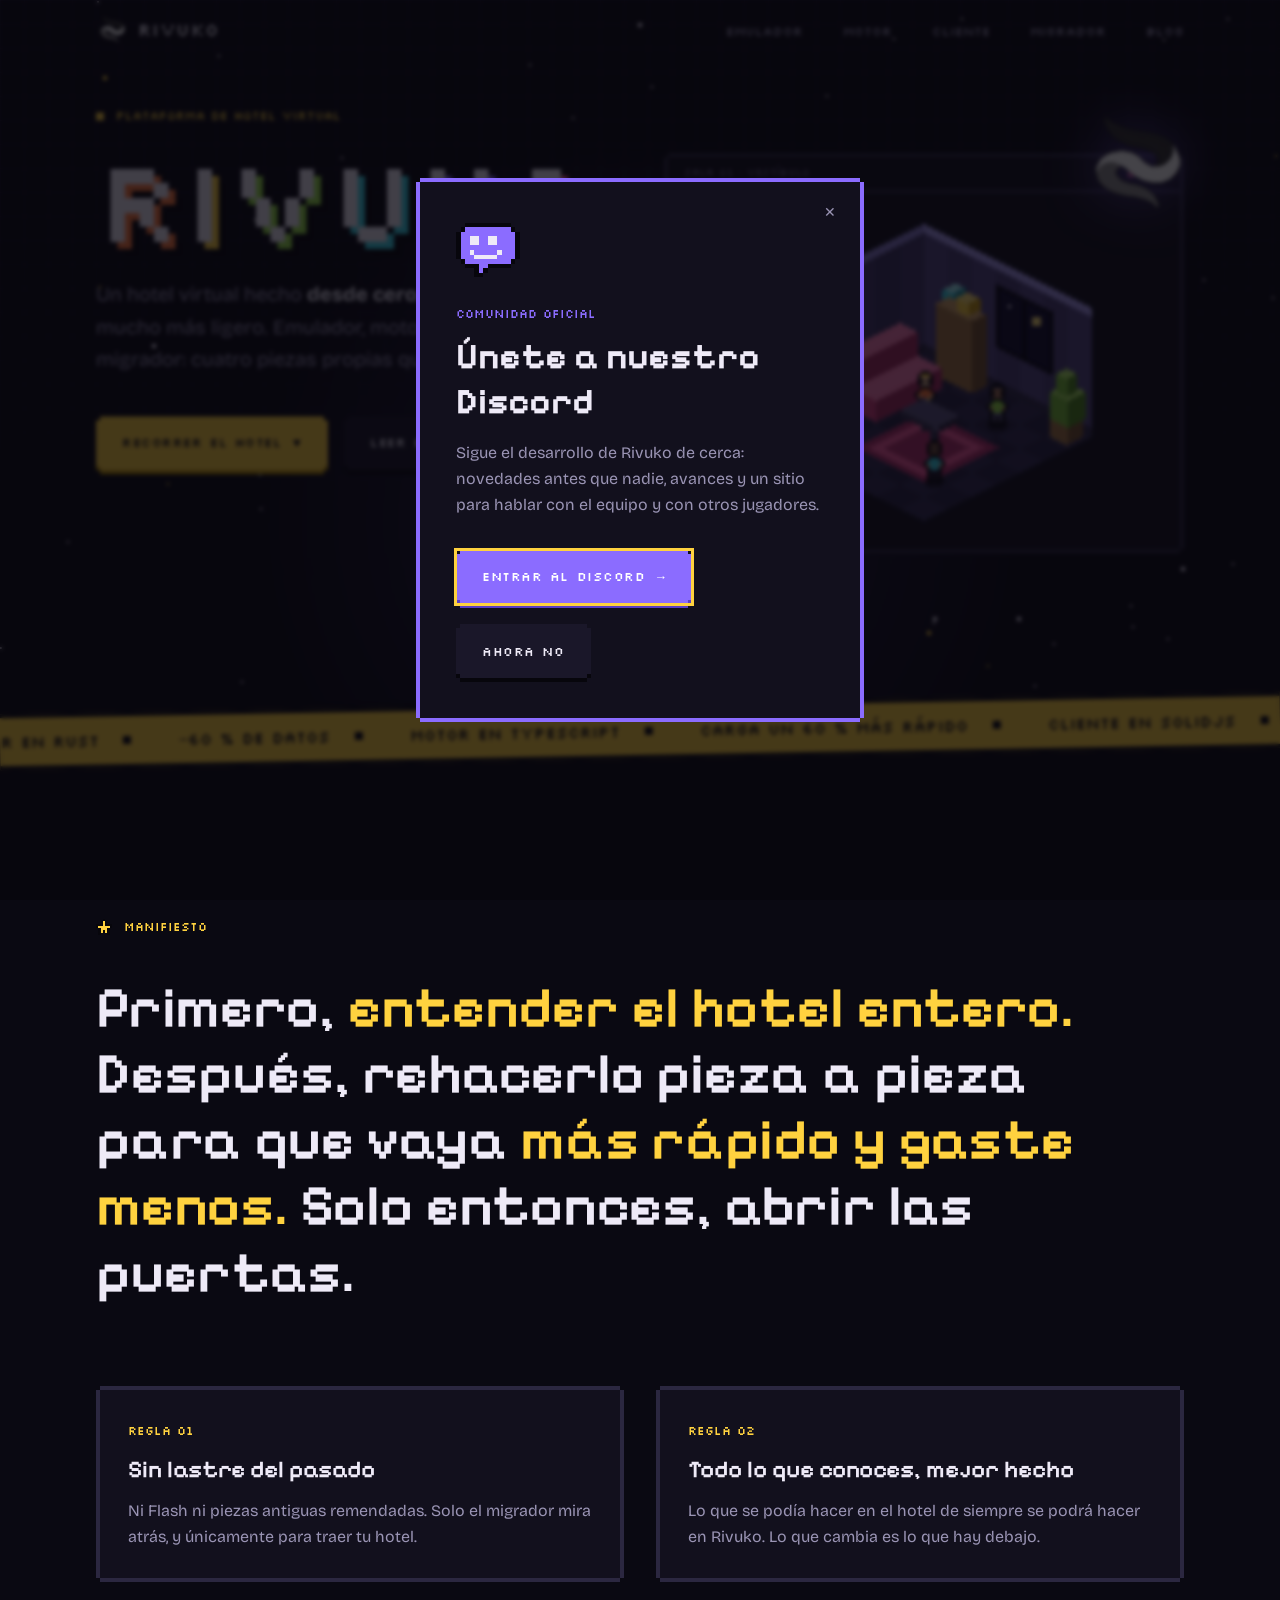
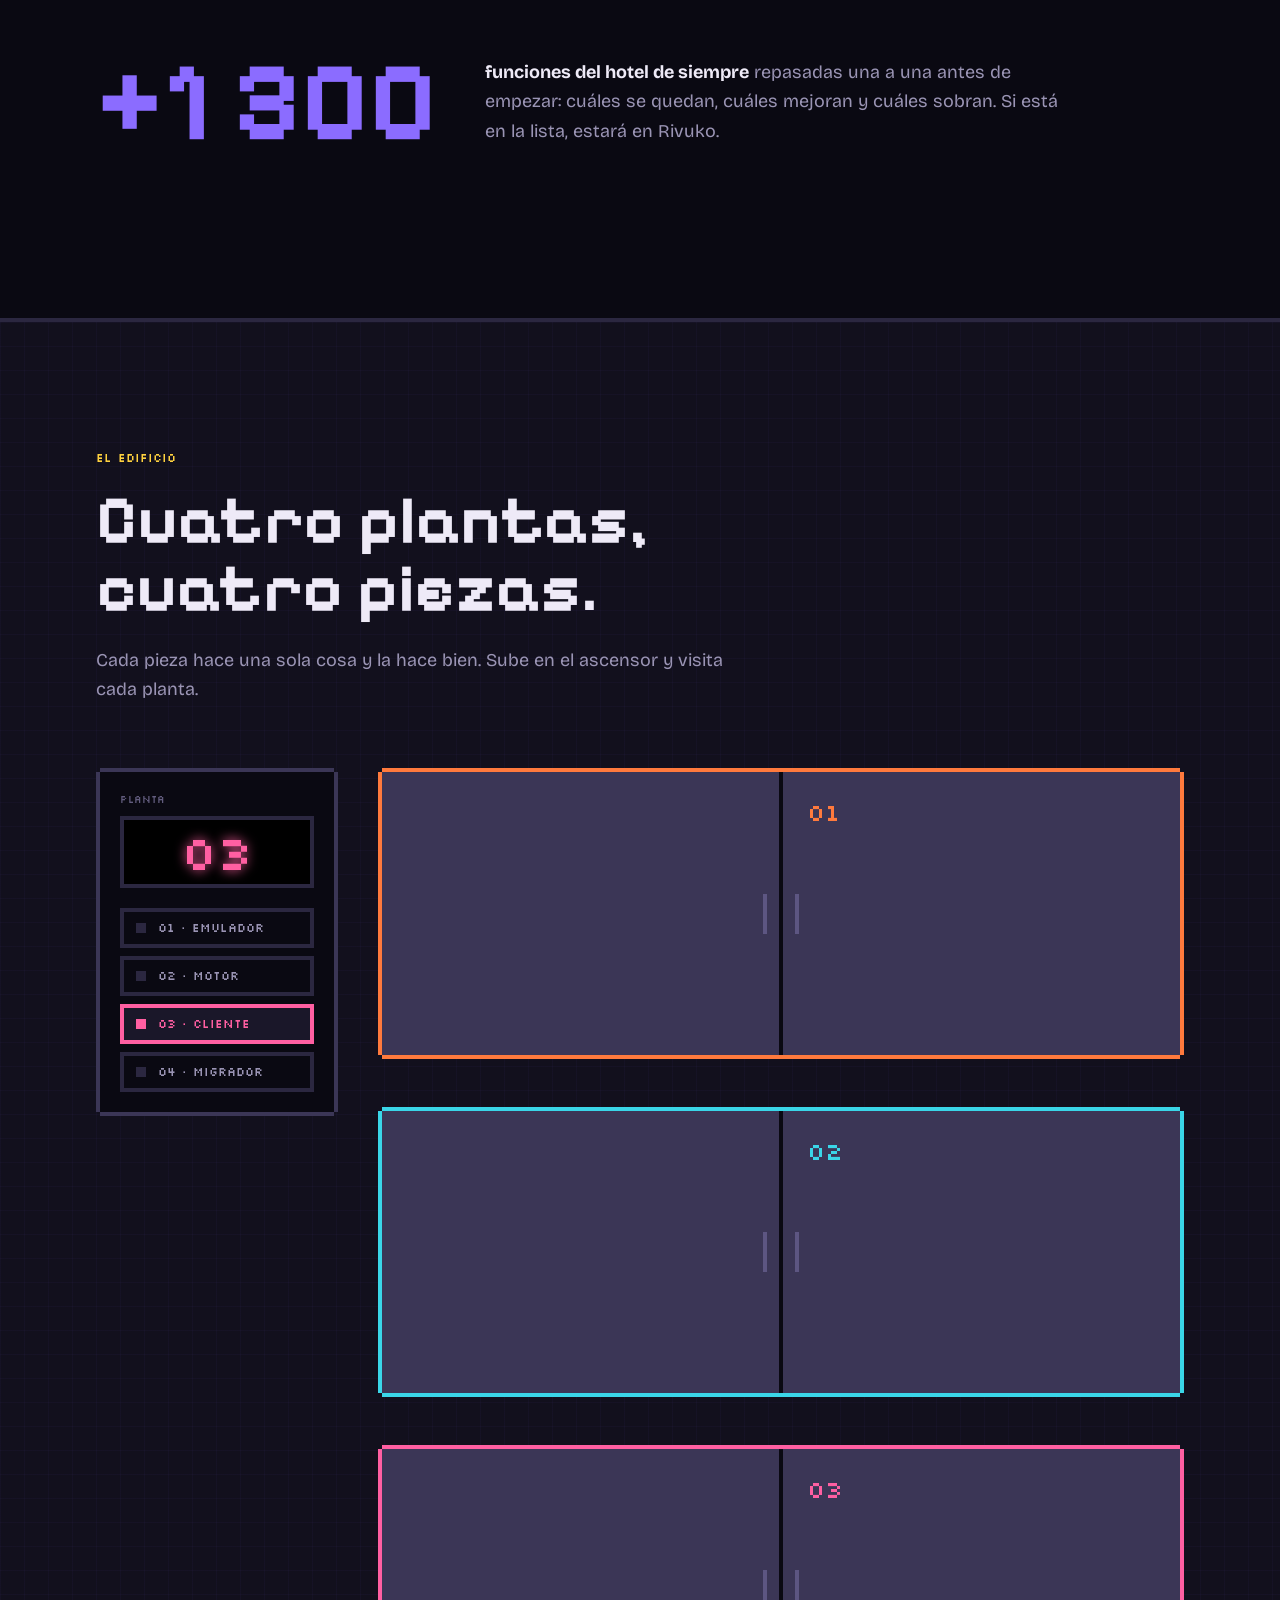
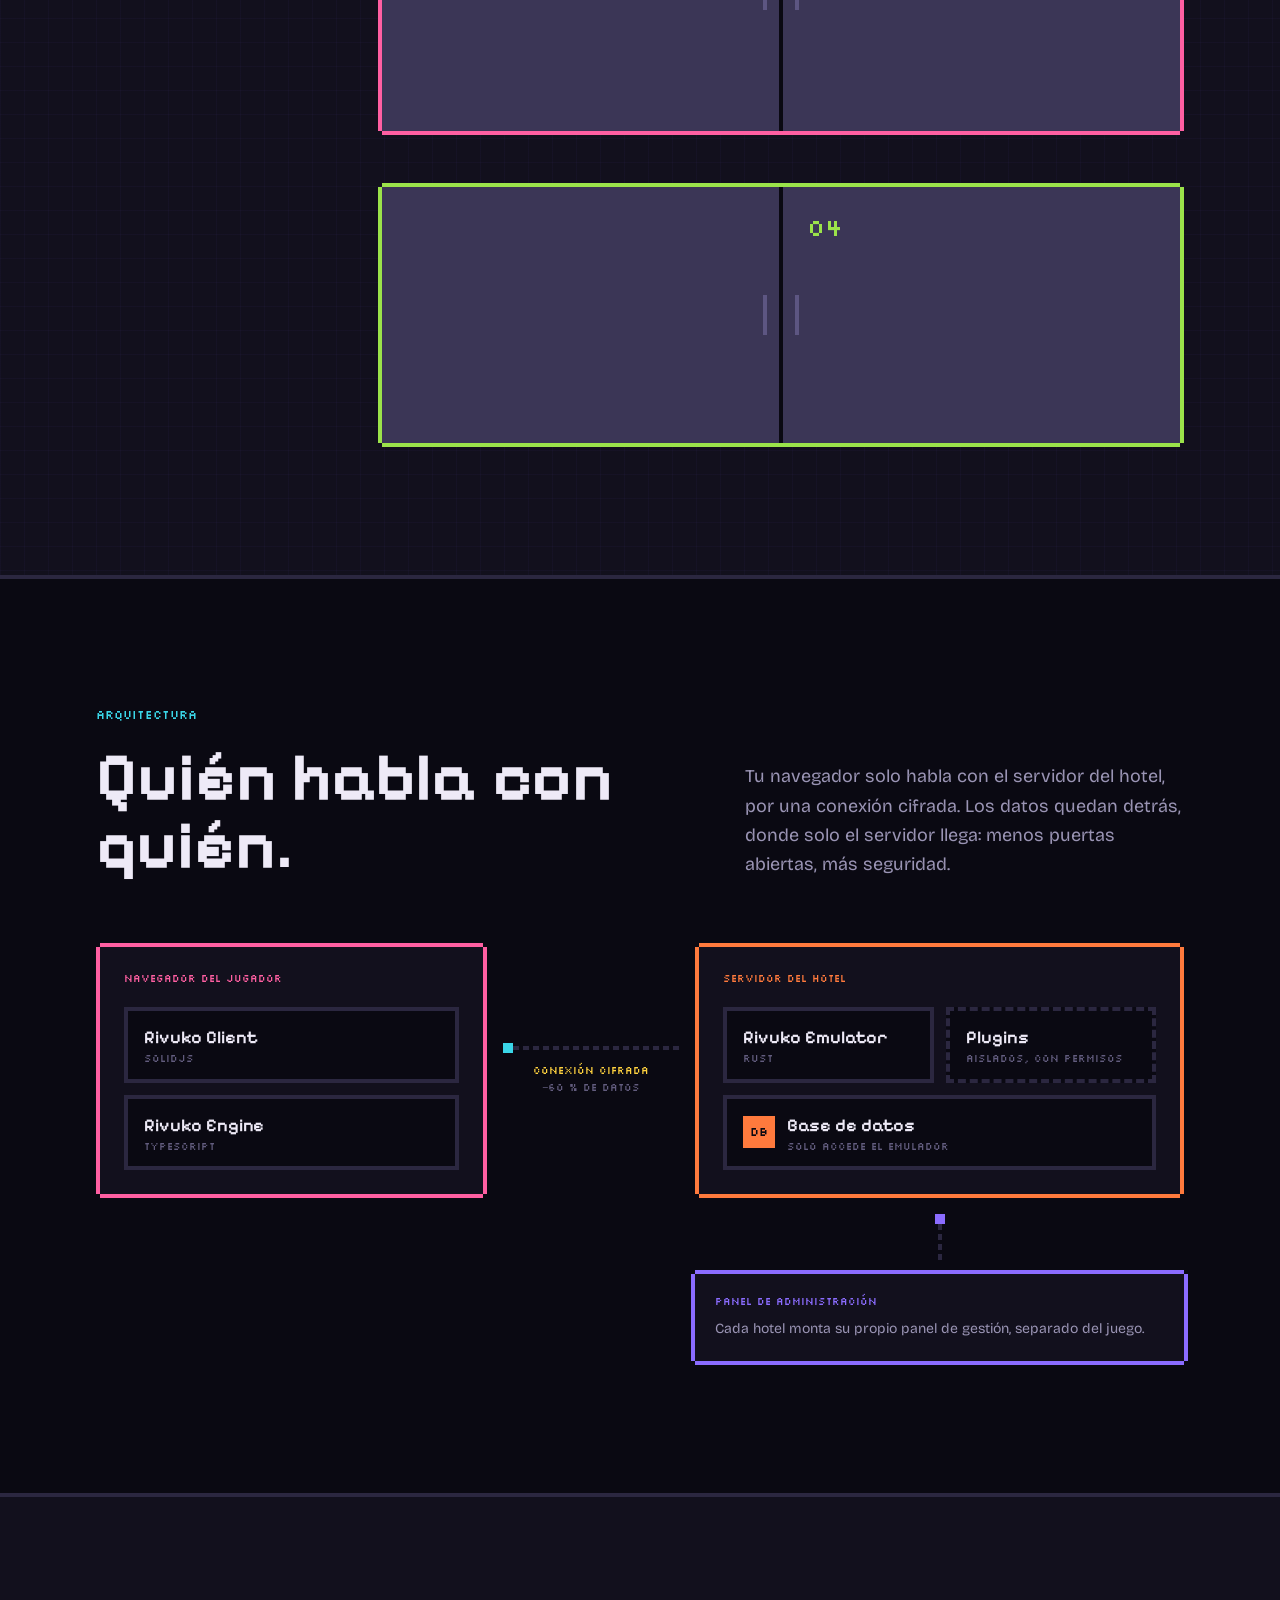
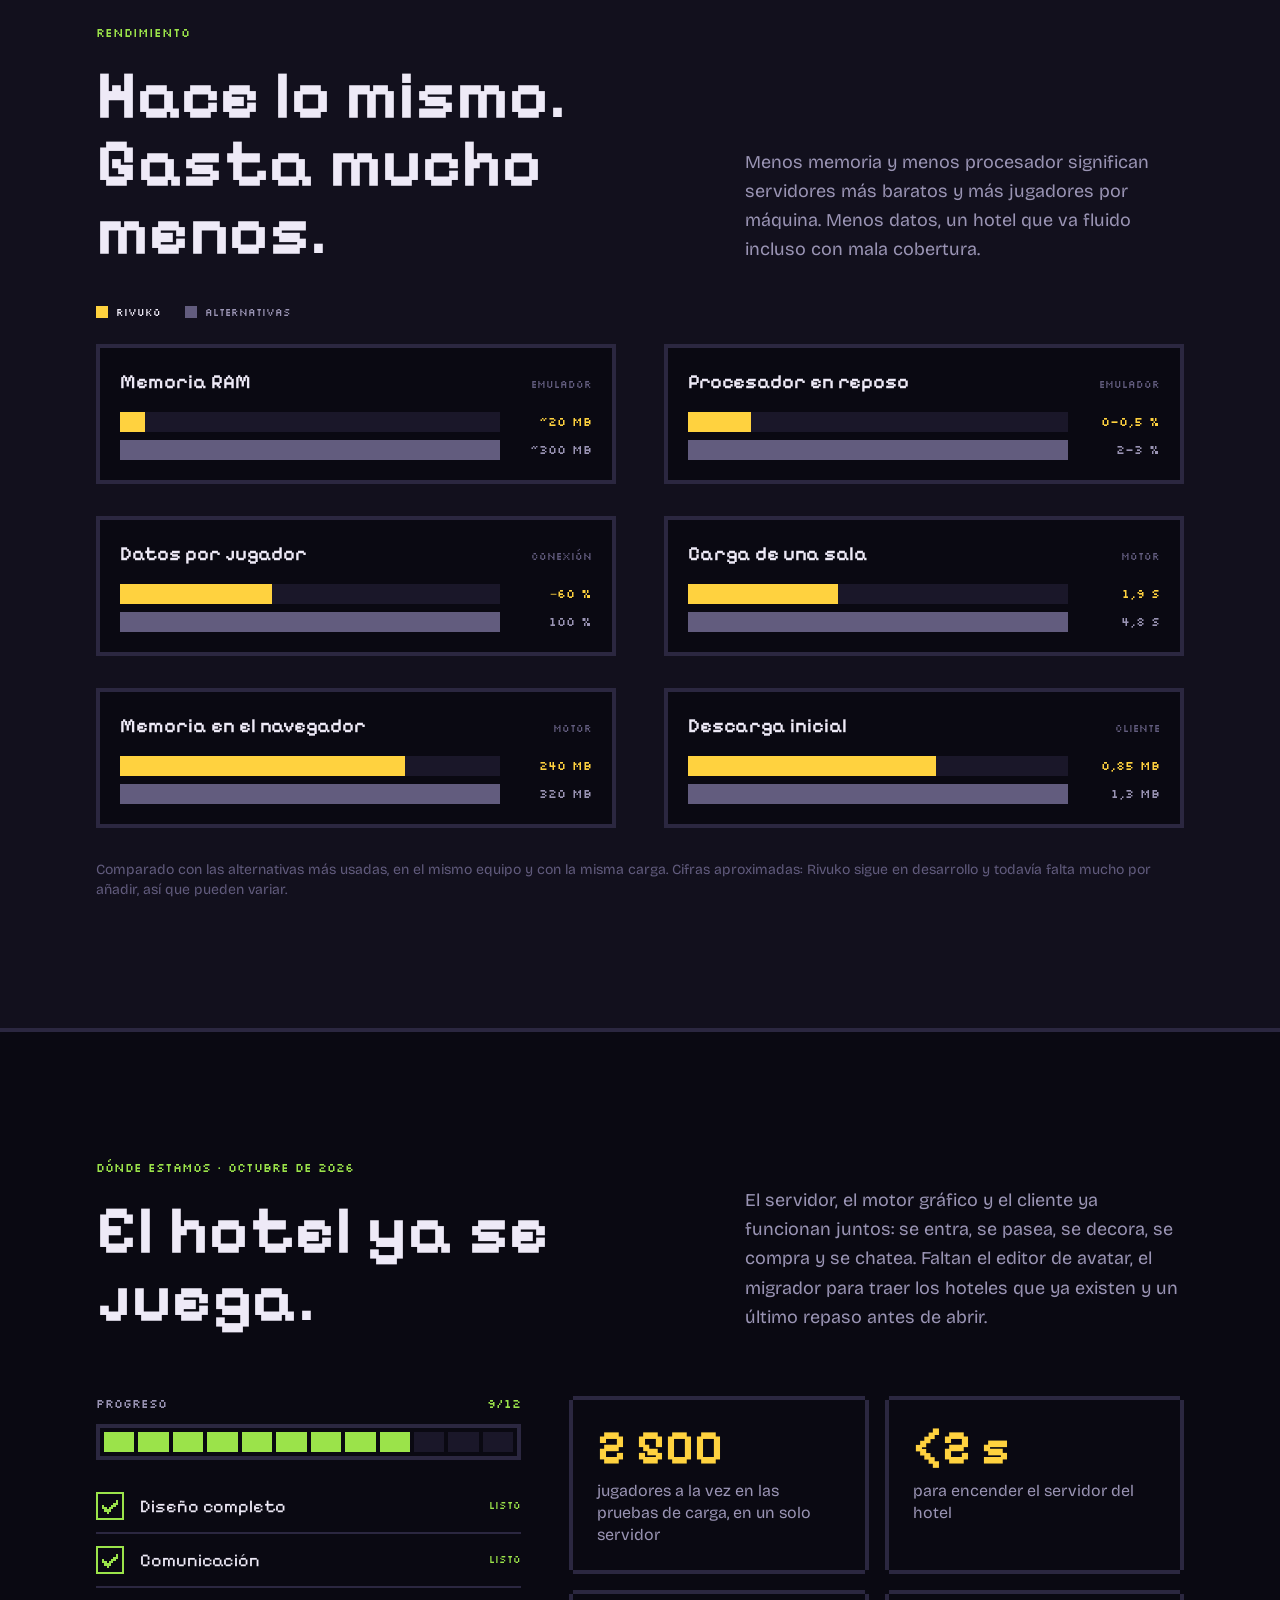
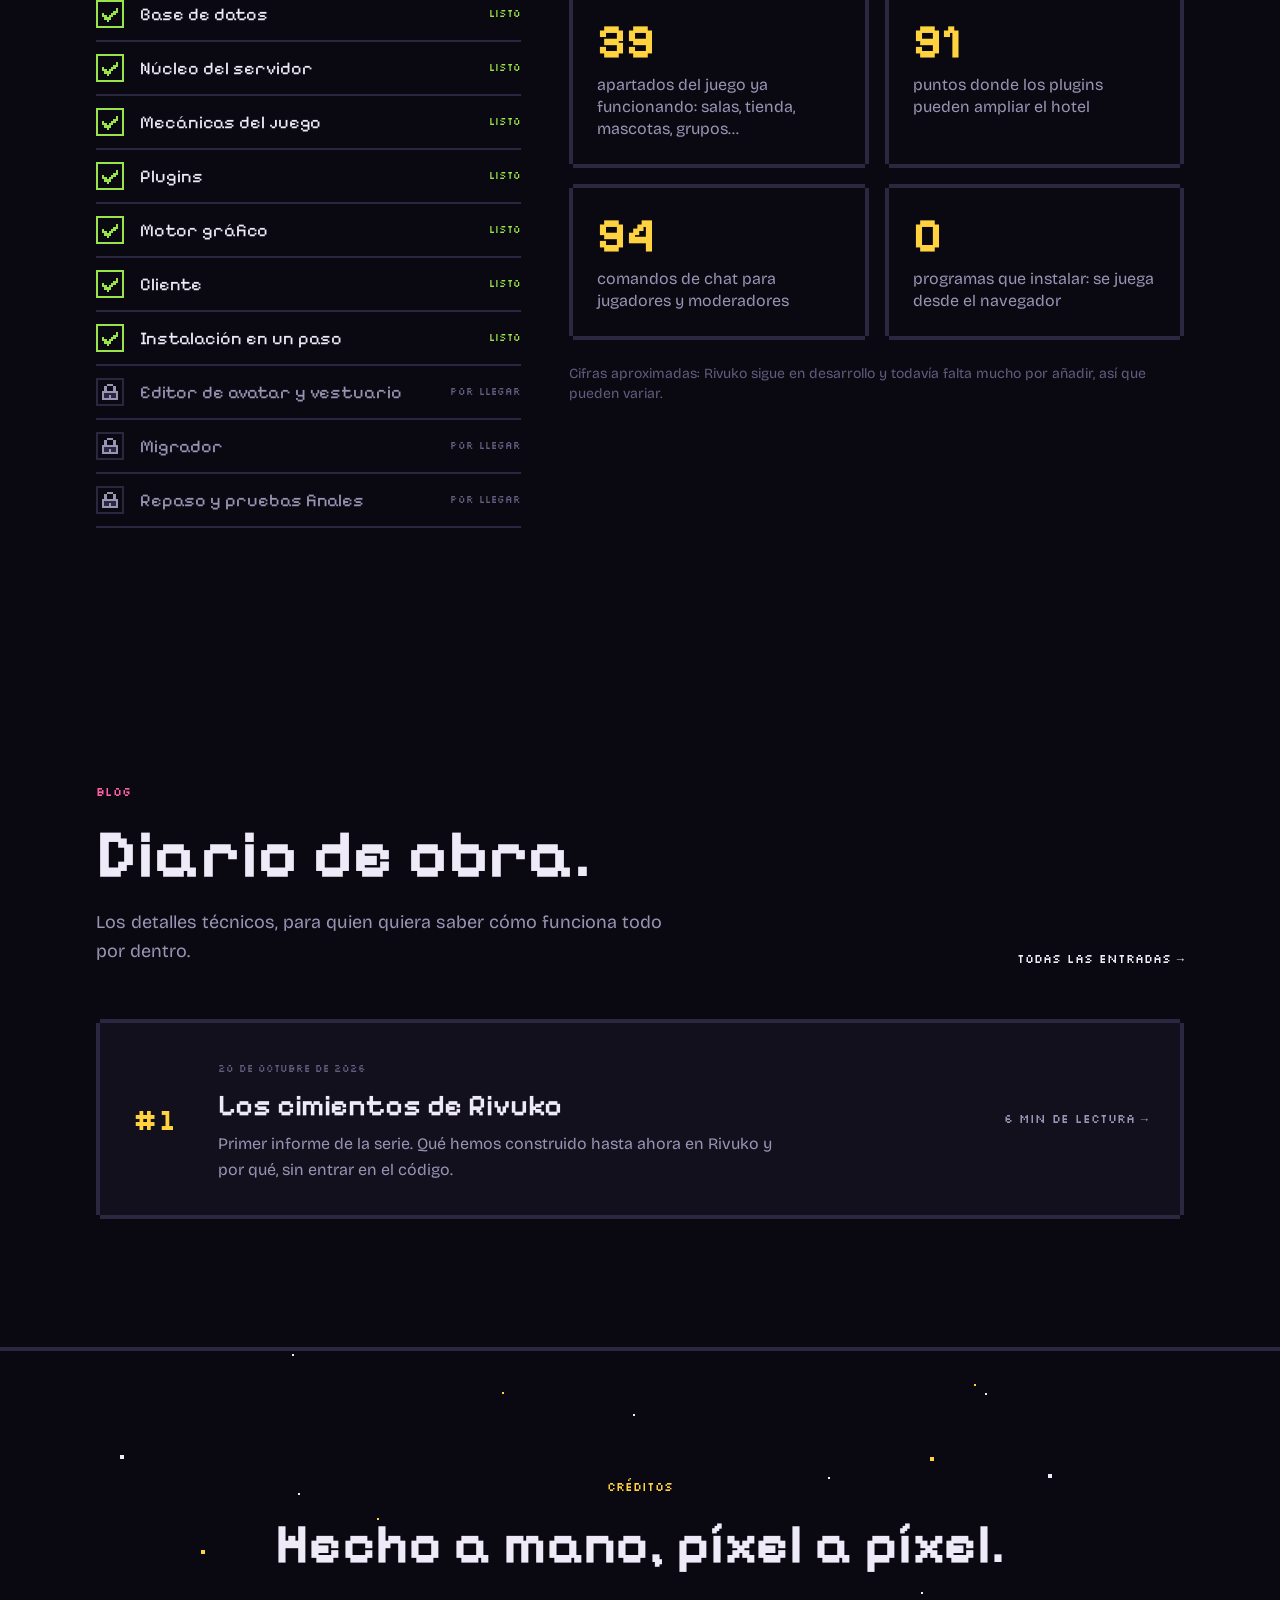
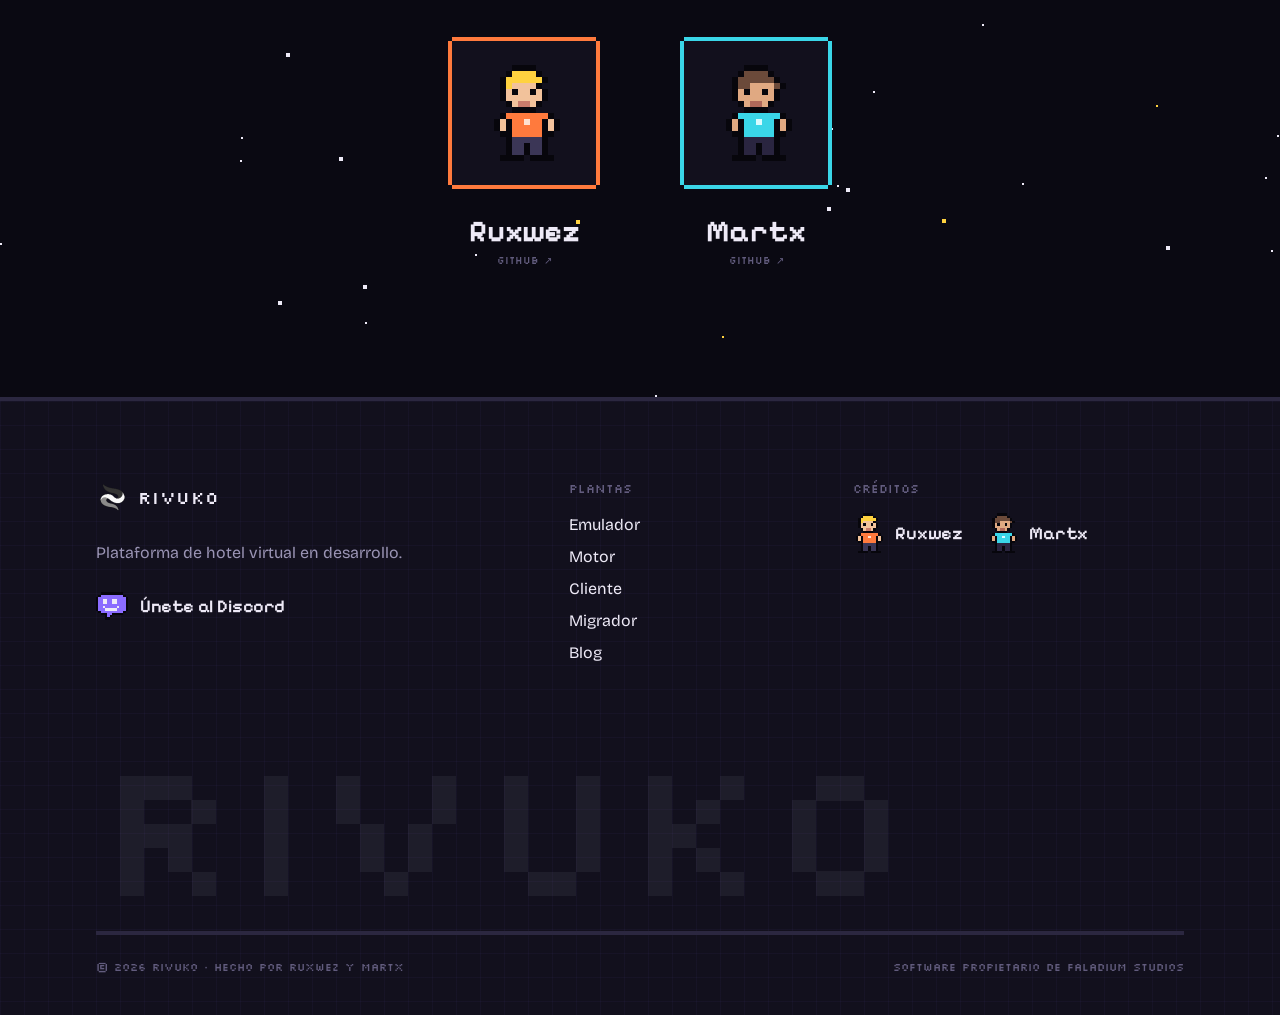
==== commit 2c9ebea5: "Publica la web: sin la entrada del blog sobre el estado Build de rivuko/website en 9b38072.  Co-Auth" ====
--- a/index.html
+++ b/index.html
@@ -16,28 +16,28 @@
 
       gtag('config', 'G-EJK5T6794D');
     </script>
-    <link href="./_app/immutable/entry/start.CLk9agdT.js" rel="modulepreload">
-		<link href="./_app/immutable/chunks/DmneU_7t.js" rel="modulepreload">
+    <link href="./_app/immutable/entry/start.Cr_AUQyE.js" rel="modulepreload">
+		<link href="./_app/immutable/chunks/DTjqycFq.js" rel="modulepreload">
 		<link href="./_app/immutable/chunks/MwFUhttO.js" rel="modulepreload">
 		<link href="./_app/immutable/chunks/-UyI9lYi.js" rel="modulepreload">
-		<link href="./_app/immutable/chunks/DK5ML2rB.js" rel="modulepreload">
-		<link href="./_app/immutable/entry/app.GETetf9y.js" rel="modulepreload">
+		<link href="./_app/immutable/chunks/CjHVamQd.js" rel="modulepreload">
+		<link href="./_app/immutable/entry/app.DzgZ3QMY.js" rel="modulepreload">
 		<link href="./_app/immutable/chunks/DsnmJJEf.js" rel="modulepreload">
 		<link href="./_app/immutable/chunks/eiNhF_HA.js" rel="modulepreload">
 		<link href="./_app/immutable/chunks/B8r9OYyc.js" rel="modulepreload">
 		<link href="./_app/immutable/chunks/Dru3IKKa.js" rel="modulepreload">
-		<link href="./_app/immutable/nodes/0.CaV6gtzX.js" rel="modulepreload">
+		<link href="./_app/immutable/nodes/0.C8YR24Uz.js" rel="modulepreload">
 		<link href="./_app/immutable/chunks/CtgAwrWz.js" rel="modulepreload">
-		<link href="./_app/immutable/chunks/DVrSgoyM.js" rel="modulepreload">
-		<link href="./_app/immutable/chunks/CYhvBe-c.js" rel="modulepreload">
-		<link href="./_app/immutable/chunks/DTt9ARDi.js" rel="modulepreload">
-		<link href="./_app/immutable/chunks/YKHDaUic.js" rel="modulepreload">
-		<link href="./_app/immutable/chunks/DGiItnSm.js" rel="modulepreload">
-		<link href="./_app/immutable/nodes/2.BjjtzUIS.js" rel="modulepreload">
+		<link href="./_app/immutable/chunks/BhE1ZRom.js" rel="modulepreload">
+		<link href="./_app/immutable/chunks/Du5TQoVP.js" rel="modulepreload">
+		<link href="./_app/immutable/chunks/tEcRNyRy.js" rel="modulepreload">
+		<link href="./_app/immutable/chunks/tsd-sWj2.js" rel="modulepreload">
+		<link href="./_app/immutable/chunks/X38M70MM.js" rel="modulepreload">
+		<link href="./_app/immutable/nodes/2.Ca_RPyQV.js" rel="modulepreload">
 		<link href="./_app/immutable/chunks/ZSm0M-sG.js" rel="modulepreload">
-		<link href="./_app/immutable/chunks/DAPqOTEa.js" rel="modulepreload">
-		<link href="./_app/immutable/chunks/D5lnK1Ha.js" rel="modulepreload">
-		<link href="./_app/immutable/chunks/DD6hmi65.js" rel="modulepreload">
+		<link href="./_app/immutable/chunks/CGQyspM4.js" rel="modulepreload">
+		<link href="./_app/immutable/chunks/ZMHpv3VC.js" rel="modulepreload">
+		<link href="./_app/immutable/chunks/Be8-FFb4.js" rel="modulepreload">
 		<link href="./_app/immutable/chunks/CB44v4PT.js" rel="modulepreload">
 		<!--1uha8ag--><meta name="description" content="Rivuko es una plataforma de hotel virtual construida desde cero, más rápida y mucho más ligera: emulador, motor gráfico, cliente y migrador."/> <meta property="og:title" content="Rivuko"/> <meta property="og:description" content="Rivuko es una plataforma de hotel virtual construida desde cero, más rápida y mucho más ligera: emulador, motor gráfico, cliente y migrador."/> <meta property="og:image" content="./logo.png"/><!----><title>Rivuko · Plataforma de hotel virtual</title>
 		<link href="./_app/immutable/assets/0.BVmW4A29.css" rel="stylesheet">
@@ -50,24 +50,24 @@
       detrás, donde solo el servidor llega: menos puertas abiertas, más seguridad.</p></div> <div data-reveal="" class="mt-16 grid items-stretch gap-4 lg:grid-cols-[1fr_auto_1.25fr]"><div class="px-frame bg-night p-6" style="--px-color: #ff5fa2"><p class="font-px text-[0.65rem] uppercase text-rose">Navegador del jugador</p> <ul class="mt-5 space-y-3"><li class="border-4 border-line bg-void px-4 py-3"><span class="font-pixel text-lg font-semibold">Rivuko Client</span> <span class="block font-px text-[0.65rem] uppercase text-dim">SolidJS</span></li> <li class="border-4 border-line bg-void px-4 py-3"><span class="font-pixel text-lg font-semibold">Rivuko Engine</span> <span class="block font-px text-[0.65rem] uppercase text-dim">TypeScript</span></li></ul></div> <div class="flex flex-col items-center justify-center gap-3 py-4 lg:w-44"><div class="wire wire-lg relative h-16 w-1 lg:h-1 lg:w-full svelte-1je79d" aria-hidden="true"><span class="packet bg-gold svelte-1je79d"></span> <span class="packet packet-back bg-aqua svelte-1je79d"></span></div> <p class="text-center font-px text-[0.65rem] uppercase leading-relaxed text-gold">Conexión cifrada<br/><span class="text-dim">−60 % de datos</span></p></div> <div class="px-frame bg-night p-6" style="--px-color: #ff7a3d"><p class="font-px text-[0.65rem] uppercase text-ember">Servidor del hotel</p> <div class="mt-5 grid gap-3 sm:grid-cols-2"><div class="border-4 border-line bg-void px-4 py-3"><span class="font-pixel text-lg font-semibold">Rivuko Emulator</span> <span class="block font-px text-[0.65rem] uppercase text-dim">Rust</span></div> <div class="border-4 border-dashed border-line bg-void px-4 py-3"><span class="font-pixel text-lg font-semibold">Plugins</span> <span class="block font-px text-[0.65rem] uppercase text-dim">Aislados, con permisos</span></div> <div class="flex items-center gap-3 border-4 border-line bg-void px-4 py-3 sm:col-span-2"><span class="grid size-8 shrink-0 place-items-center bg-ember font-px text-xs text-void" aria-hidden="true">DB</span> <span><span class="font-pixel text-lg font-semibold">Base de datos</span> <span class="block font-px text-[0.65rem] uppercase text-dim">Solo accede el emulador</span></span></div></div></div></div> <div data-reveal="" class="mt-4 grid gap-4 lg:grid-cols-[1fr_auto_1.25fr]"><div class="hidden lg:block"></div> <div class="hidden lg:block lg:w-44"></div> <div class="flex flex-col items-center"><div class="wire relative h-12 w-1 svelte-1je79d" aria-hidden="true"><span class="packet packet-back bg-violet svelte-1je79d"></span></div> <div class="mt-3 w-full px-frame bg-night p-5" style="--px-color: #8b6cff"><p class="font-px text-[0.65rem] uppercase text-violet">Panel de administración</p> <p class="mt-2 text-sm leading-relaxed text-muted">Cada hotel monta su propio panel de gestión, separado del juego.</p></div></div></div></section><!----> <section id="rendimiento" class="relative scroll-mt-16 border-y-4 border-line bg-night"><div class="mx-auto max-w-6xl px-5 py-24 sm:px-8 sm:py-32"><div data-reveal="" class="grid gap-6 md:grid-cols-12 md:items-end"><div class="md:col-span-7"><p class="font-px text-xs uppercase text-lime">Rendimiento</p> <h2 class="mt-5 font-pixel text-[clamp(2.4rem,6vw,4.25rem)] font-bold leading-[1]">Hace lo mismo. Gasta mucho menos.</h2></div> <p class="text-lg leading-relaxed text-muted md:col-span-5">Menos memoria y menos procesador significan servidores más baratos y más jugadores por
         máquina. Menos datos, un hotel que va fluido incluso con mala cobertura.</p></div> <div class="mt-10 flex flex-wrap gap-6 font-px text-[0.65rem] uppercase" aria-hidden="true"><span class="flex items-center gap-2"><span class="size-3 bg-gold"></span>Rivuko</span> <span class="flex items-center gap-2 text-muted"><span class="size-3 bg-dim"></span>Alternativas</span></div> <ul class="mt-6 grid gap-x-12 gap-y-8 md:grid-cols-2"><!--[--><li class="border-4 border-line bg-void p-5"><p class="flex items-baseline justify-between gap-4"><span class="font-pixel text-xl font-semibold">Memoria RAM</span> <span class="font-px text-[0.65rem] uppercase text-dim">Emulador</span></p> <dl class="mt-4 space-y-2"><div class="flex items-center gap-3"><dt class="sr-only">Rivuko</dt> <span class="h-5 flex-1 bg-night-2"><span data-bar="" class="block h-full origin-left bg-gold" style="width: 6.666666666666667%"></span></span> <dd class="w-20 text-right font-px text-xs text-gold">~20 MB</dd></div> <div class="flex items-center gap-3"><dt class="sr-only">Alternativas</dt> <span class="h-5 flex-1 bg-night-2"><span data-bar="" class="block h-full origin-left bg-dim" style="width: 100%"></span></span> <dd class="w-20 text-right font-px text-xs text-muted">~300 MB</dd></div></dl></li><li class="border-4 border-line bg-void p-5"><p class="flex items-baseline justify-between gap-4"><span class="font-pixel text-xl font-semibold">Procesador en reposo</span> <span class="font-px text-[0.65rem] uppercase text-dim">Emulador</span></p> <dl class="mt-4 space-y-2"><div class="flex items-center gap-3"><dt class="sr-only">Rivuko</dt> <span class="h-5 flex-1 bg-night-2"><span data-bar="" class="block h-full origin-left bg-gold" style="width: 16.666666666666664%"></span></span> <dd class="w-20 text-right font-px text-xs text-gold">0–0,5 %</dd></div> <div class="flex items-center gap-3"><dt class="sr-only">Alternativas</dt> <span class="h-5 flex-1 bg-night-2"><span data-bar="" class="block h-full origin-left bg-dim" style="width: 100%"></span></span> <dd class="w-20 text-right font-px text-xs text-muted">2–3 %</dd></div></dl></li><li class="border-4 border-line bg-void p-5"><p class="flex items-baseline justify-between gap-4"><span class="font-pixel text-xl font-semibold">Datos por jugador</span> <span class="font-px text-[0.65rem] uppercase text-dim">Conexión</span></p> <dl class="mt-4 space-y-2"><div class="flex items-center gap-3"><dt class="sr-only">Rivuko</dt> <span class="h-5 flex-1 bg-night-2"><span data-bar="" class="block h-full origin-left bg-gold" style="width: 40%"></span></span> <dd class="w-20 text-right font-px text-xs text-gold">−60 %</dd></div> <div class="flex items-center gap-3"><dt class="sr-only">Alternativas</dt> <span class="h-5 flex-1 bg-night-2"><span data-bar="" class="block h-full origin-left bg-dim" style="width: 100%"></span></span> <dd class="w-20 text-right font-px text-xs text-muted">100 %</dd></div></dl></li><li class="border-4 border-line bg-void p-5"><p class="flex items-baseline justify-between gap-4"><span class="font-pixel text-xl font-semibold">Carga de una sala</span> <span class="font-px text-[0.65rem] uppercase text-dim">Motor</span></p> <dl class="mt-4 space-y-2"><div class="flex items-center gap-3"><dt class="sr-only">Rivuko</dt> <span class="h-5 flex-1 bg-night-2"><span data-bar="" class="block h-full origin-left bg-gold" style="width: 39.58333333333333%"></span></span> <dd class="w-20 text-right font-px text-xs text-gold">1,9 s</dd></div> <div class="flex items-center gap-3"><dt class="sr-only">Alternativas</dt> <span class="h-5 flex-1 bg-night-2"><span data-bar="" class="block h-full origin-left bg-dim" style="width: 100%"></span></span> <dd class="w-20 text-right font-px text-xs text-muted">4,8 s</dd></div></dl></li><li class="border-4 border-line bg-void p-5"><p class="flex items-baseline justify-between gap-4"><span class="font-pixel text-xl font-semibold">Memoria en el navegador</span> <span class="font-px text-[0.65rem] uppercase text-dim">Motor</span></p> <dl class="mt-4 space-y-2"><div class="flex items-center gap-3"><dt class="sr-only">Rivuko</dt> <span class="h-5 flex-1 bg-night-2"><span data-bar="" class="block h-full origin-left bg-gold" style="width: 75%"></span></span> <dd class="w-20 text-right font-px text-xs text-gold">240 MB</dd></div> <div class="flex items-center gap-3"><dt class="sr-only">Alternativas</dt> <span class="h-5 flex-1 bg-night-2"><span data-bar="" class="block h-full origin-left bg-dim" style="width: 100%"></span></span> <dd class="w-20 text-right font-px text-xs text-muted">320 MB</dd></div></dl></li><li class="border-4 border-line bg-void p-5"><p class="flex items-baseline justify-between gap-4"><span class="font-pixel text-xl font-semibold">Descarga inicial</span> <span class="font-px text-[0.65rem] uppercase text-dim">Cliente</span></p> <dl class="mt-4 space-y-2"><div class="flex items-center gap-3"><dt class="sr-only">Rivuko</dt> <span class="h-5 flex-1 bg-night-2"><span data-bar="" class="block h-full origin-left bg-gold" style="width: 65.38461538461539%"></span></span> <dd class="w-20 text-right font-px text-xs text-gold">0,85 MB</dd></div> <div class="flex items-center gap-3"><dt class="sr-only">Alternativas</dt> <span class="h-5 flex-1 bg-night-2"><span data-bar="" class="block h-full origin-left bg-dim" style="width: 100%"></span></span> <dd class="w-20 text-right font-px text-xs text-muted">1,3 MB</dd></div></dl></li><!--]--></ul> <p class="mt-8 text-sm text-dim">Comparado con las alternativas más usadas, en el mismo equipo y con la misma carga. Cifras aproximadas: Rivuko sigue en desarrollo y todavía falta mucho por añadir, así que pueden variar.</p></div></section><!----> <section id="estado" class="relative scroll-mt-16"><div class="mx-auto max-w-6xl px-5 py-24 sm:px-8 sm:py-32"><div data-reveal="" class="grid gap-6 md:grid-cols-12 md:items-end"><div class="md:col-span-7"><p class="font-px text-xs uppercase text-lime">Dónde estamos · octubre de 2026</p> <h2 class="mt-5 font-pixel text-[clamp(2.4rem,6vw,4.25rem)] font-bold leading-[1]">El hotel ya se juega.</h2></div> <p class="text-lg leading-relaxed text-muted md:col-span-5">El servidor, el motor gráfico y el cliente ya funcionan juntos: se entra, se pasea, se
         decora, se compra y se chatea. Faltan el editor de avatar, el migrador para traer los hoteles
-        que ya existen y un último repaso antes de abrir.</p></div> <div class="mt-16 grid gap-12 lg:grid-cols-12"><div data-reveal="" class="lg:col-span-5"><div class="flex items-baseline justify-between font-px text-xs uppercase"><span class="text-muted">Progreso</span> <span class="text-lime">9/12</span></div> <div class="mt-3 flex gap-1 border-4 border-line bg-void p-1" aria-hidden="true"><!--[--><span class="h-5 flex-1 bg-lime"></span><span class="h-5 flex-1 bg-lime"></span><span class="h-5 flex-1 bg-lime"></span><span class="h-5 flex-1 bg-lime"></span><span class="h-5 flex-1 bg-lime"></span><span class="h-5 flex-1 bg-lime"></span><span class="h-5 flex-1 bg-lime"></span><span class="h-5 flex-1 bg-lime"></span><span class="h-5 flex-1 bg-lime"></span><span class="h-5 flex-1 bg-night-2"></span><span class="h-5 flex-1 bg-night-2"></span><span class="h-5 flex-1 bg-night-2"></span><!--]--></div> <ul class="mt-8 space-y-3"><!--[--><li data-item="" class="flex items-center gap-4 border-b-2 border-line pb-3"><span class="grid size-7 shrink-0 place-items-center border-2 border-lime"><svg viewBox="0 0 7 7" class="size-4" shape-rendering="crispEdges" aria-hidden="true"><!--[--><rect x="6" y="1" width="1" height="1" fill="#9be34a"></rect><rect x="5" y="2" width="2" height="1" fill="#9be34a"></rect><rect x="0" y="3" width="1" height="1" fill="#9be34a"></rect><rect x="4" y="3" width="2" height="1" fill="#9be34a"></rect><rect x="0" y="4" width="2" height="1" fill="#9be34a"></rect><rect x="3" y="4" width="2" height="1" fill="#9be34a"></rect><rect x="1" y="5" width="3" height="1" fill="#9be34a"></rect><rect x="2" y="6" width="1" height="1" fill="#9be34a"></rect><!--]--></svg><!----></span> <span class="flex-1 font-pixel text-lg ">Diseño completo</span> <span class="font-px text-[0.65rem] uppercase text-lime">Listo</span></li><li data-item="" class="flex items-center gap-4 border-b-2 border-line pb-3"><span class="grid size-7 shrink-0 place-items-center border-2 border-lime"><svg viewBox="0 0 7 7" class="size-4" shape-rendering="crispEdges" aria-hidden="true"><!--[--><rect x="6" y="1" width="1" height="1" fill="#9be34a"></rect><rect x="5" y="2" width="2" height="1" fill="#9be34a"></rect><rect x="0" y="3" width="1" height="1" fill="#9be34a"></rect><rect x="4" y="3" width="2" height="1" fill="#9be34a"></rect><rect x="0" y="4" width="2" height="1" fill="#9be34a"></rect><rect x="3" y="4" width="2" height="1" fill="#9be34a"></rect><rect x="1" y="5" width="3" height="1" fill="#9be34a"></rect><rect x="2" y="6" width="1" height="1" fill="#9be34a"></rect><!--]--></svg><!----></span> <span class="flex-1 font-pixel text-lg ">Comunicación</span> <span class="font-px text-[0.65rem] uppercase text-lime">Listo</span></li><li data-item="" class="flex items-center gap-4 border-b-2 border-line pb-3"><span class="grid size-7 shrink-0 place-items-center border-2 border-lime"><svg viewBox="0 0 7 7" class="size-4" shape-rendering="crispEdges" aria-hidden="true"><!--[--><rect x="6" y="1" width="1" height="1" fill="#9be34a"></rect><rect x="5" y="2" width="2" height="1" fill="#9be34a"></rect><rect x="0" y="3" width="1" height="1" fill="#9be34a"></rect><rect x="4" y="3" width="2" height="1" fill="#9be34a"></rect><rect x="0" y="4" width="2" height="1" fill="#9be34a"></rect><rect x="3" y="4" width="2" height="1" fill="#9be34a"></rect><rect x="1" y="5" width="3" height="1" fill="#9be34a"></rect><rect x="2" y="6" width="1" height="1" fill="#9be34a"></rect><!--]--></svg><!----></span> <span class="flex-1 font-pixel text-lg ">Base de datos</span> <span class="font-px text-[0.65rem] uppercase text-lime">Listo</span></li><li data-item="" class="flex items-center gap-4 border-b-2 border-line pb-3"><span class="grid size-7 shrink-0 place-items-center border-2 border-lime"><svg viewBox="0 0 7 7" class="size-4" shape-rendering="crispEdges" aria-hidden="true"><!--[--><rect x="6" y="1" width="1" height="1" fill="#9be34a"></rect><rect x="5" y="2" width="2" height="1" fill="#9be34a"></rect><rect x="0" y="3" width="1" height="1" fill="#9be34a"></rect><rect x="4" y="3" width="2" height="1" fill="#9be34a"></rect><rect x="0" y="4" width="2" height="1" fill="#9be34a"></rect><rect x="3" y="4" width="2" height="1" fill="#9be34a"></rect><rect x="1" y="5" width="3" height="1" fill="#9be34a"></rect><rect x="2" y="6" width="1" height="1" fill="#9be34a"></rect><!--]--></svg><!----></span> <span class="flex-1 font-pixel text-lg ">Núcleo del servidor</span> <span class="font-px text-[0.65rem] uppercase text-lime">Listo</span></li><li data-item="" class="flex items-center gap-4 border-b-2 border-line pb-3"><span class="grid size-7 shrink-0 place-items-center border-2 border-lime"><svg viewBox="0 0 7 7" class="size-4" shape-rendering="crispEdges" aria-hidden="true"><!--[--><rect x="6" y="1" width="1" height="1" fill="#9be34a"></rect><rect x="5" y="2" width="2" height="1" fill="#9be34a"></rect><rect x="0" y="3" width="1" height="1" fill="#9be34a"></rect><rect x="4" y="3" width="2" height="1" fill="#9be34a"></rect><rect x="0" y="4" width="2" height="1" fill="#9be34a"></rect><rect x="3" y="4" width="2" height="1" fill="#9be34a"></rect><rect x="1" y="5" width="3" height="1" fill="#9be34a"></rect><rect x="2" y="6" width="1" height="1" fill="#9be34a"></rect><!--]--></svg><!----></span> <span class="flex-1 font-pixel text-lg ">Mecánicas del juego</span> <span class="font-px text-[0.65rem] uppercase text-lime">Listo</span></li><li data-item="" class="flex items-center gap-4 border-b-2 border-line pb-3"><span class="grid size-7 shrink-0 place-items-center border-2 border-lime"><svg viewBox="0 0 7 7" class="size-4" shape-rendering="crispEdges" aria-hidden="true"><!--[--><rect x="6" y="1" width="1" height="1" fill="#9be34a"></rect><rect x="5" y="2" width="2" height="1" fill="#9be34a"></rect><rect x="0" y="3" width="1" height="1" fill="#9be34a"></rect><rect x="4" y="3" width="2" height="1" fill="#9be34a"></rect><rect x="0" y="4" width="2" height="1" fill="#9be34a"></rect><rect x="3" y="4" width="2" height="1" fill="#9be34a"></rect><rect x="1" y="5" width="3" height="1" fill="#9be34a"></rect><rect x="2" y="6" width="1" height="1" fill="#9be34a"></rect><!--]--></svg><!----></span> <span class="flex-1 font-pixel text-lg ">Plugins</span> <span class="font-px text-[0.65rem] uppercase text-lime">Listo</span></li><li data-item="" class="flex items-center gap-4 border-b-2 border-line pb-3"><span class="grid size-7 shrink-0 place-items-center border-2 border-lime"><svg viewBox="0 0 7 7" class="size-4" shape-rendering="crispEdges" aria-hidden="true"><!--[--><rect x="6" y="1" width="1" height="1" fill="#9be34a"></rect><rect x="5" y="2" width="2" height="1" fill="#9be34a"></rect><rect x="0" y="3" width="1" height="1" fill="#9be34a"></rect><rect x="4" y="3" width="2" height="1" fill="#9be34a"></rect><rect x="0" y="4" width="2" height="1" fill="#9be34a"></rect><rect x="3" y="4" width="2" height="1" fill="#9be34a"></rect><rect x="1" y="5" width="3" height="1" fill="#9be34a"></rect><rect x="2" y="6" width="1" height="1" fill="#9be34a"></rect><!--]--></svg><!----></span> <span class="flex-1 font-pixel text-lg ">Motor gráfico</span> <span class="font-px text-[0.65rem] uppercase text-lime">Listo</span></li><li data-item="" class="flex items-center gap-4 border-b-2 border-line pb-3"><span class="grid size-7 shrink-0 place-items-center border-2 border-lime"><svg viewBox="0 0 7 7" class="size-4" shape-rendering="crispEdges" aria-hidden="true"><!--[--><rect x="6" y="1" width="1" height="1" fill="#9be34a"></rect><rect x="5" y="2" width="2" height="1" fill="#9be34a"></rect><rect x="0" y="3" width="1" height="1" fill="#9be34a"></rect><rect x="4" y="3" width="2" height="1" fill="#9be34a"></rect><rect x="0" y="4" width="2" height="1" fill="#9be34a"></rect><rect x="3" y="4" width="2" height="1" fill="#9be34a"></rect><rect x="1" y="5" width="3" height="1" fill="#9be34a"></rect><rect x="2" y="6" width="1" height="1" fill="#9be34a"></rect><!--]--></svg><!----></span> <span class="flex-1 font-pixel text-lg ">Cliente</span> <span class="font-px text-[0.65rem] uppercase text-lime">Listo</span></li><li data-item="" class="flex items-center gap-4 border-b-2 border-line pb-3"><span class="grid size-7 shrink-0 place-items-center border-2 border-lime"><svg viewBox="0 0 7 7" class="size-4" shape-rendering="crispEdges" aria-hidden="true"><!--[--><rect x="6" y="1" width="1" height="1" fill="#9be34a"></rect><rect x="5" y="2" width="2" height="1" fill="#9be34a"></rect><rect x="0" y="3" width="1" height="1" fill="#9be34a"></rect><rect x="4" y="3" width="2" height="1" fill="#9be34a"></rect><rect x="0" y="4" width="2" height="1" fill="#9be34a"></rect><rect x="3" y="4" width="2" height="1" fill="#9be34a"></rect><rect x="1" y="5" width="3" height="1" fill="#9be34a"></rect><rect x="2" y="6" width="1" height="1" fill="#9be34a"></rect><!--]--></svg><!----></span> <span class="flex-1 font-pixel text-lg ">Instalación en un paso</span> <span class="font-px text-[0.65rem] uppercase text-lime">Listo</span></li><li data-item="" class="flex items-center gap-4 border-b-2 border-line pb-3"><span class="grid size-7 shrink-0 place-items-center border-2 border-line"><svg viewBox="0 0 7 7" class="size-4" shape-rendering="crispEdges" aria-hidden="true"><!--[--><rect x="2" y="0" width="3" height="1" fill="#9a94b4"></rect><rect x="1" y="1" width="1" height="1" fill="#9a94b4"></rect><rect x="5" y="1" width="1" height="1" fill="#9a94b4"></rect><rect x="1" y="2" width="1" height="1" fill="#9a94b4"></rect><rect x="5" y="2" width="1" height="1" fill="#9a94b4"></rect><rect x="0" y="3" width="7" height="1" fill="#9a94b4"></rect><rect x="0" y="4" width="1" height="1" fill="#9a94b4"></rect><rect x="1" y="4" width="5" height="1" fill="#2b2740"></rect><rect x="6" y="4" width="1" height="1" fill="#9a94b4"></rect><rect x="0" y="5" width="1" height="1" fill="#9a94b4"></rect><rect x="1" y="5" width="2" height="1" fill="#2b2740"></rect><rect x="3" y="5" width="1" height="1" fill="#9a94b4"></rect><rect x="4" y="5" width="2" height="1" fill="#2b2740"></rect><rect x="6" y="5" width="1" height="1" fill="#9a94b4"></rect><rect x="0" y="6" width="7" height="1" fill="#9a94b4"></rect><!--]--></svg><!----></span> <span class="flex-1 font-pixel text-lg text-muted">Editor de avatar y vestuario</span> <span class="font-px text-[0.65rem] uppercase text-dim">Por llegar</span></li><li data-item="" class="flex items-center gap-4 border-b-2 border-line pb-3"><span class="grid size-7 shrink-0 place-items-center border-2 border-line"><svg viewBox="0 0 7 7" class="size-4" shape-rendering="crispEdges" aria-hidden="true"><!--[--><rect x="2" y="0" width="3" height="1" fill="#9a94b4"></rect><rect x="1" y="1" width="1" height="1" fill="#9a94b4"></rect><rect x="5" y="1" width="1" height="1" fill="#9a94b4"></rect><rect x="1" y="2" width="1" height="1" fill="#9a94b4"></rect><rect x="5" y="2" width="1" height="1" fill="#9a94b4"></rect><rect x="0" y="3" width="7" height="1" fill="#9a94b4"></rect><rect x="0" y="4" width="1" height="1" fill="#9a94b4"></rect><rect x="1" y="4" width="5" height="1" fill="#2b2740"></rect><rect x="6" y="4" width="1" height="1" fill="#9a94b4"></rect><rect x="0" y="5" width="1" height="1" fill="#9a94b4"></rect><rect x="1" y="5" width="2" height="1" fill="#2b2740"></rect><rect x="3" y="5" width="1" height="1" fill="#9a94b4"></rect><rect x="4" y="5" width="2" height="1" fill="#2b2740"></rect><rect x="6" y="5" width="1" height="1" fill="#9a94b4"></rect><rect x="0" y="6" width="7" height="1" fill="#9a94b4"></rect><!--]--></svg><!----></span> <span class="flex-1 font-pixel text-lg text-muted">Migrador</span> <span class="font-px text-[0.65rem] uppercase text-dim">Por llegar</span></li><li data-item="" class="flex items-center gap-4 border-b-2 border-line pb-3"><span class="grid size-7 shrink-0 place-items-center border-2 border-line"><svg viewBox="0 0 7 7" class="size-4" shape-rendering="crispEdges" aria-hidden="true"><!--[--><rect x="2" y="0" width="3" height="1" fill="#9a94b4"></rect><rect x="1" y="1" width="1" height="1" fill="#9a94b4"></rect><rect x="5" y="1" width="1" height="1" fill="#9a94b4"></rect><rect x="1" y="2" width="1" height="1" fill="#9a94b4"></rect><rect x="5" y="2" width="1" height="1" fill="#9a94b4"></rect><rect x="0" y="3" width="7" height="1" fill="#9a94b4"></rect><rect x="0" y="4" width="1" height="1" fill="#9a94b4"></rect><rect x="1" y="4" width="5" height="1" fill="#2b2740"></rect><rect x="6" y="4" width="1" height="1" fill="#9a94b4"></rect><rect x="0" y="5" width="1" height="1" fill="#9a94b4"></rect><rect x="1" y="5" width="2" height="1" fill="#2b2740"></rect><rect x="3" y="5" width="1" height="1" fill="#9a94b4"></rect><rect x="4" y="5" width="2" height="1" fill="#2b2740"></rect><rect x="6" y="5" width="1" height="1" fill="#9a94b4"></rect><rect x="0" y="6" width="7" height="1" fill="#9a94b4"></rect><!--]--></svg><!----></span> <span class="flex-1 font-pixel text-lg text-muted">Repaso y pruebas finales</span> <span class="font-px text-[0.65rem] uppercase text-dim">Por llegar</span></li><!--]--></ul></div> <div class="lg:col-span-7"><ul class="grid gap-4 sm:grid-cols-2"><!--[--><li data-item="" class="px-frame bg-void p-6" style="--px-color: #2b2740"><span class="block font-pixel text-5xl font-bold tabular-nums text-gold"><span>2 500</span></span> <span class="mt-2 block leading-snug text-muted">jugadores a la vez en las pruebas de carga, en un solo servidor</span></li><li data-item="" class="px-frame bg-void p-6" style="--px-color: #2b2740"><span class="block font-pixel text-5xl font-bold tabular-nums text-gold">&lt;<span>2</span> s</span> <span class="mt-2 block leading-snug text-muted">para encender el servidor del hotel</span></li><li data-item="" class="px-frame bg-void p-6" style="--px-color: #2b2740"><span class="block font-pixel text-5xl font-bold tabular-nums text-gold"><span>39</span></span> <span class="mt-2 block leading-snug text-muted">apartados del juego ya funcionando: salas, tienda, mascotas, grupos…</span></li><li data-item="" class="px-frame bg-void p-6" style="--px-color: #2b2740"><span class="block font-pixel text-5xl font-bold tabular-nums text-gold"><span>91</span></span> <span class="mt-2 block leading-snug text-muted">puntos donde los plugins pueden ampliar el hotel</span></li><li data-item="" class="px-frame bg-void p-6" style="--px-color: #2b2740"><span class="block font-pixel text-5xl font-bold tabular-nums text-gold"><span>94</span></span> <span class="mt-2 block leading-snug text-muted">comandos de chat para jugadores y moderadores</span></li><li data-item="" class="px-frame bg-void p-6" style="--px-color: #2b2740"><span class="block font-pixel text-5xl font-bold tabular-nums text-gold"><span>0</span></span> <span class="mt-2 block leading-snug text-muted">programas que instalar: se juega desde el navegador</span></li><!--]--></ul> <p class="mt-6 text-sm text-dim">Cifras aproximadas: Rivuko sigue en desarrollo y todavía falta mucho por añadir, así que pueden variar.</p></div></div></div></section><!----> <section class="mx-auto max-w-6xl px-5 py-24 sm:px-8 sm:py-32"><div data-reveal="" class="mb-14 grid gap-6 md:grid-cols-12 md:items-end"><div class="md:col-span-9"><p class="font-px text-xs uppercase text-rose">Blog</p> <h2 class="mt-5 font-pixel text-[clamp(2.4rem,6vw,4.25rem)] font-bold leading-[1]">Diario de obra.</h2> <p class="mt-5 max-w-xl text-lg leading-relaxed text-muted">Los detalles técnicos, para quien quiera saber cómo funciona todo por dentro.</p></div> <a href="./blog/" class="link w-fit font-px text-xs uppercase md:col-span-3 md:justify-self-end">Todas las entradas →</a></div> <ol class="space-y-6"><!--[--><li data-item=""><a href="./blog/estado-octubre-2026/" class="group grid gap-4 px-frame bg-night p-6 transition-colors hover:bg-night-2 sm:p-8 md:grid-cols-12 md:items-center" style="--px-color: #2b2740"><span class="font-px text-3xl text-gold md:col-span-1" aria-hidden="true">#1</span> <div class="md:col-span-8"><time datetime="2026-10-28" class="font-px text-[0.65rem] uppercase text-dim">28 de octubre de 2026</time> <h3 class="mt-2 font-pixel text-2xl font-semibold transition-colors group-hover:text-gold sm:text-3xl">El hotel ya se juega</h3> <p class="mt-2 max-w-xl leading-relaxed text-muted">Dónde está Rivuko a finales de octubre de 2026: el servidor, el motor y el cliente ya funcionan juntos. Qué queda antes de abrir.</p></div> <span class="font-px text-xs uppercase text-muted md:col-span-3 md:text-right">1 min de lectura <span class="inline-block transition-transform group-hover:translate-x-1" aria-hidden="true">→</span></span></a></li><li data-item=""><a href="./blog/informe-tecnico-01/" class="group grid gap-4 px-frame bg-night p-6 transition-colors hover:bg-night-2 sm:p-8 md:grid-cols-12 md:items-center" style="--px-color: #2b2740"><span class="font-px text-3xl text-gold md:col-span-1" aria-hidden="true">#2</span> <div class="md:col-span-8"><time datetime="2026-10-20" class="font-px text-[0.65rem] uppercase text-dim">20 de octubre de 2026</time> <h3 class="mt-2 font-pixel text-2xl font-semibold transition-colors group-hover:text-gold sm:text-3xl">Los cimientos de Rivuko</h3> <p class="mt-2 max-w-xl leading-relaxed text-muted">Primer informe de la serie. Qué hemos construido hasta ahora en Rivuko y por qué, sin entrar en el código.</p></div> <span class="font-px text-xs uppercase text-muted md:col-span-3 md:text-right">6 min de lectura <span class="inline-block transition-transform group-hover:translate-x-1" aria-hidden="true">→</span></span></a></li><!--]--></ol><!----></section><!----> <section class="relative isolate overflow-hidden border-t-4 border-line"><div class="pointer-events-none absolute inset-0 overflow-hidden" aria-hidden="true"><!--[--><div class="absolute inset-0 animate-twinkle" style="animation-delay: 0s"><!--[--><span class="absolute bg-text" style="left: 0.016435375444793784%; top: 76.22935510064912%; width: 2px; height: 2px"></span><span class="absolute bg-gold" style="left: 45.02722683596762%; top: 72.60143210766904%; width: 4px; height: 4px"></span><span class="absolute bg-text" style="left: 76.95047006800327%; top: 6.550432930956797%; width: 2px; height: 2px"></span><span class="absolute bg-text" style="left: 28.540992563842327%; top: 88.46202049798426%; width: 2px; height: 2px"></span><span class="absolute bg-gold" style="left: 72.69093020478773%; top: 16.46395186728982%; width: 4px; height: 4px"></span><span class="absolute bg-text" style="left: 99.77149390604882%; top: 59.49807896255426%; width: 2px; height: 2px"></span><span class="absolute bg-text" style="left: 81.87178060499568%; top: 19.01662816247746%; width: 4px; height: 4px"></span><span class="absolute bg-text" style="left: 23.318976686950297%; top: 22.041177573632996%; width: 2px; height: 2px"></span><span class="absolute bg-text" style="left: 65.36961815569998%; top: 67.17234284950995%; width: 2px; height: 2px"></span><span class="absolute bg-text" style="left: 22.34466640387879%; top: 46.80824999083218%; width: 4px; height: 4px"></span><span class="absolute bg-text" style="left: 91.07970697389902%; top: 76.63511032081912%; width: 4px; height: 4px"></span><span class="absolute bg-gold" style="left: 15.703625099595461%; top: 30.827048900922314%; width: 4px; height: 4px"></span><span class="absolute bg-text" style="left: 64.9407038767546%; top: 58.410056614507944%; width: 2px; height: 2px"></span><span class="absolute bg-text" style="left: 66.09553357870111%; top: 67.63285722938966%; width: 4px; height: 4px"></span><!--]--></div><div class="absolute inset-0 animate-twinkle" style="animation-delay: 0.8s"><!--[--><span class="absolute bg-text" style="left: 18.81119856555536%; top: 59.81429128898973%; width: 2px; height: 2px"></span><span class="absolute bg-text" style="left: 9.413706562208807%; top: 16.166191043409608%; width: 4px; height: 4px"></span><span class="absolute bg-gold" style="left: 73.59864938706096%; top: 72.50024833367218%; width: 4px; height: 4px"></span><span class="absolute bg-text" style="left: 18.7816597608764%; top: 63.35560104965959%; width: 2px; height: 2px"></span><span class="absolute bg-text" style="left: 99.32631072556893%; top: 77.3043646371478%; width: 2px; height: 2px"></span><span class="absolute bg-text" style="left: 71.94843523760719%; top: 37.351038464042844%; width: 2px; height: 2px"></span><span class="absolute bg-gold" style="left: 76.0579030383648%; top: 5.17636579702439%; width: 2px; height: 2px"></span><span class="absolute bg-text" style="left: 98.86154588258897%; top: 66.00164867285716%; width: 2px; height: 2px"></span><span class="absolute bg-text" style="left: 28.33834869244059%; top: 82.6264738489997%; width: 4px; height: 4px"></span><span class="absolute bg-text" style="left: 64.62608131795473%; top: 70.54871086522411%; width: 4px; height: 4px"></span><span class="absolute bg-gold" style="left: 56.44021069465215%; top: 90.62114501866564%; width: 2px; height: 2px"></span><span class="absolute bg-text" style="left: 49.45616822198786%; top: 9.819306950000724%; width: 2px; height: 2px"></span><span class="absolute bg-gold" style="left: 29.465453712952066%; top: 25.880553585421552%; width: 2px; height: 2px"></span><!--]--></div><div class="absolute inset-0 animate-twinkle" style="animation-delay: 1.6s"><!--[--><span class="absolute bg-text" style="left: 26.522452256885572%; top: 62.855081475738004%; width: 4px; height: 4px"></span><span class="absolute bg-text" style="left: 76.72054636139448%; top: 42.222695957041665%; width: 2px; height: 2px"></span><span class="absolute bg-text" style="left: 51.1512866947573%; top: 99.67547878607897%; width: 2px; height: 2px"></span><span class="absolute bg-text" style="left: 68.18900698245922%; top: 52.640354192182585%; width: 2px; height: 2px"></span><span class="absolute bg-text" style="left: 21.686504325683465%; top: 85.07820176197131%; width: 4px; height: 4px"></span><span class="absolute bg-gold" style="left: 90.30492491568668%; top: 54.873057946037996%; width: 2px; height: 2px"></span><span class="absolute bg-text" style="left: 38.41633053422734%; top: 63.267288759009574%; width: 2px; height: 2px"></span><span class="absolute bg-text" style="left: 37.13202087075078%; top: 77.87477470835428%; width: 2px; height: 2px"></span><span class="absolute bg-text" style="left: 22.811951871408127%; top: 0.4751027563936556%; width: 2px; height: 2px"></span><span class="absolute bg-text" style="left: 35.51179735712325%; top: 46.778181170475754%; width: 4px; height: 4px"></span><span class="absolute bg-text" style="left: 79.88140852185032%; top: 66.83302673829394%; width: 2px; height: 2px"></span><span class="absolute bg-gold" style="left: 39.228081069527235%; top: 6.3585355441824225%; width: 2px; height: 2px"></span><span class="absolute bg-text" style="left: 64.6646926946308%; top: 19.490118659795318%; width: 2px; height: 2px"></span><!--]--></div><!--]--></div><!----> <div class="mx-auto max-w-6xl px-5 py-24 text-center sm:px-8 sm:py-32"><p data-reveal="" class="font-px text-xs uppercase text-gold">Créditos</p> <h2 data-reveal="" class="mt-5 font-pixel text-[clamp(2.2rem,5vw,3.5rem)] font-bold leading-[1.05]">Hecho a mano, píxel a píxel.</h2> <ul class="mt-16 flex flex-wrap justify-center gap-10 sm:gap-20"><!--[--><li data-item=""><a href="https://github.com/ruxwez" target="_blank" rel="noopener" class="group flex flex-col items-center"><div class="grid size-36 place-items-center px-frame bg-night transition-transform duration-150 group-hover:-translate-y-1" style="--px-color: #ff7a3d"><svg viewBox="0 0 12 16" class="h-24 w-auto animate-bob" shape-rendering="crispEdges" role="img" aria-label="Avatar de Ruxwez"><!--[--><rect x="4" y="0" width="4" height="1" fill="#07060c"></rect><rect x="3" y="1" width="1" height="1" fill="#07060c"></rect><rect x="4" y="1" width="4" height="1" fill="#ffd23f"></rect><rect x="8" y="1" width="1" height="1" fill="#07060c"></rect><rect x="2" y="2" width="1" height="1" fill="#07060c"></rect><rect x="3" y="2" width="6" height="1" fill="#ffd23f"></rect><rect x="9" y="2" width="1" height="1" fill="#07060c"></rect><rect x="2" y="3" width="1" height="1" fill="#07060c"></rect><rect x="3" y="3" width="1" height="1" fill="#ffd23f"></rect><rect x="4" y="3" width="4" height="1" fill="#f2c29b"></rect><rect x="8" y="3" width="1" height="1" fill="#07060c"></rect><rect x="2" y="4" width="1" height="1" fill="#07060c"></rect><rect x="3" y="4" width="1" height="1" fill="#f2c29b"></rect><rect x="4" y="4" width="1" height="1" fill="#07060c"></rect><rect x="5" y="4" width="2" height="1" fill="#f2c29b"></rect><rect x="7" y="4" width="1" height="1" fill="#07060c"></rect><rect x="8" y="4" width="1" height="1" fill="#f2c29b"></rect><rect x="9" y="4" width="1" height="1" fill="#07060c"></rect><rect x="2" y="5" width="1" height="1" fill="#07060c"></rect><rect x="3" y="5" width="6" height="1" fill="#f2c29b"></rect><rect x="9" y="5" width="1" height="1" fill="#07060c"></rect><rect x="3" y="6" width="1" height="1" fill="#07060c"></rect><rect x="4" y="6" width="1" height="1" fill="#f2c29b"></rect><rect x="5" y="6" width="2" height="1" fill="#c97b6b"></rect><rect x="7" y="6" width="1" height="1" fill="#f2c29b"></rect><rect x="8" y="6" width="1" height="1" fill="#07060c"></rect><rect x="4" y="7" width="4" height="1" fill="#07060c"></rect><rect x="2" y="8" width="1" height="1" fill="#07060c"></rect><rect x="3" y="8" width="7" height="1" fill="#ff7a3d"></rect><rect x="10" y="8" width="1" height="1" fill="#07060c"></rect><rect x="1" y="9" width="1" height="1" fill="#07060c"></rect><rect x="2" y="9" width="1" height="1" fill="#f2c29b"></rect><rect x="3" y="9" width="1" height="1" fill="#07060c"></rect><rect x="4" y="9" width="2" height="1" fill="#ff7a3d"></rect><rect x="6" y="9" width="1" height="1" fill="#ffe1cf"></rect><rect x="7" y="9" width="2" height="1" fill="#ff7a3d"></rect><rect x="9" y="9" width="1" height="1" fill="#07060c"></rect><rect x="10" y="9" width="1" height="1" fill="#f2c29b"></rect><rect x="11" y="9" width="1" height="1" fill="#07060c"></rect><rect x="1" y="10" width="1" height="1" fill="#07060c"></rect><rect x="2" y="10" width="1" height="1" fill="#f2c29b"></rect><rect x="3" y="10" width="1" height="1" fill="#07060c"></rect><rect x="4" y="10" width="5" height="1" fill="#ff7a3d"></rect><rect x="9" y="10" width="1" height="1" fill="#07060c"></rect><rect x="10" y="10" width="1" height="1" fill="#f2c29b"></rect><rect x="11" y="10" width="1" height="1" fill="#07060c"></rect><rect x="2" y="11" width="2" height="1" fill="#07060c"></rect><rect x="4" y="11" width="5" height="1" fill="#ff7a3d"></rect><rect x="9" y="11" width="2" height="1" fill="#07060c"></rect><rect x="3" y="12" width="1" height="1" fill="#07060c"></rect><rect x="4" y="12" width="5" height="1" fill="#3b3656"></rect><rect x="9" y="12" width="1" height="1" fill="#07060c"></rect><rect x="3" y="13" width="1" height="1" fill="#07060c"></rect><rect x="4" y="13" width="2" height="1" fill="#3b3656"></rect><rect x="6" y="13" width="1" height="1" fill="#07060c"></rect><rect x="7" y="13" width="2" height="1" fill="#3b3656"></rect><rect x="9" y="13" width="1" height="1" fill="#07060c"></rect><rect x="3" y="14" width="1" height="1" fill="#07060c"></rect><rect x="4" y="14" width="2" height="1" fill="#3b3656"></rect><rect x="6" y="14" width="1" height="1" fill="#07060c"></rect><rect x="7" y="14" width="2" height="1" fill="#3b3656"></rect><rect x="9" y="14" width="1" height="1" fill="#07060c"></rect><rect x="2" y="15" width="4" height="1" fill="#07060c"></rect><rect x="7" y="15" width="4" height="1" fill="#07060c"></rect><!--]--></svg><!----></div> <span class="mt-6 font-pixel text-3xl font-bold group-hover:text-gold">Ruxwez</span> <span class="mt-1 font-px text-[0.65rem] uppercase text-dim group-hover:text-gold">GitHub ↗</span></a></li><li data-item=""><a href="https://github.com/MartxDev" target="_blank" rel="noopener" class="group flex flex-col items-center"><div class="grid size-36 place-items-center px-frame bg-night transition-transform duration-150 group-hover:-translate-y-1" style="--px-color: #3ad6e8"><svg viewBox="0 0 12 16" class="h-24 w-auto animate-bob" shape-rendering="crispEdges" role="img" aria-label="Avatar de Martx"><!--[--><rect x="4" y="0" width="4" height="1" fill="#07060c"></rect><rect x="3" y="1" width="1" height="1" fill="#07060c"></rect><rect x="4" y="1" width="4" height="1" fill="#6b4a3a"></rect><rect x="8" y="1" width="1" height="1" fill="#07060c"></rect><rect x="2" y="2" width="1" height="1" fill="#07060c"></rect><rect x="3" y="2" width="6" height="1" fill="#6b4a3a"></rect><rect x="9" y="2" width="1" height="1" fill="#07060c"></rect><rect x="2" y="3" width="1" height="1" fill="#07060c"></rect><rect x="3" y="3" width="2" height="1" fill="#6b4a3a"></rect><rect x="5" y="3" width="4" height="1" fill="#e0a982"></rect><rect x="9" y="3" width="1" height="1" fill="#6b4a3a"></rect><rect x="10" y="3" width="1" height="1" fill="#07060c"></rect><rect x="2" y="4" width="1" height="1" fill="#07060c"></rect><rect x="3" y="4" width="1" height="1" fill="#e0a982"></rect><rect x="4" y="4" width="1" height="1" fill="#07060c"></rect><rect x="5" y="4" width="2" height="1" fill="#e0a982"></rect><rect x="7" y="4" width="1" height="1" fill="#07060c"></rect><rect x="8" y="4" width="1" height="1" fill="#e0a982"></rect><rect x="9" y="4" width="1" height="1" fill="#07060c"></rect><rect x="2" y="5" width="1" height="1" fill="#07060c"></rect><rect x="3" y="5" width="6" height="1" fill="#e0a982"></rect><rect x="9" y="5" width="1" height="1" fill="#07060c"></rect><rect x="3" y="6" width="1" height="1" fill="#07060c"></rect><rect x="4" y="6" width="1" height="1" fill="#e0a982"></rect><rect x="5" y="6" width="2" height="1" fill="#b0685a"></rect><rect x="7" y="6" width="1" height="1" fill="#e0a982"></rect><rect x="8" y="6" width="1" height="1" fill="#07060c"></rect><rect x="4" y="7" width="4" height="1" fill="#07060c"></rect><rect x="2" y="8" width="1" height="1" fill="#07060c"></rect><rect x="3" y="8" width="7" height="1" fill="#3ad6e8"></rect><rect x="10" y="8" width="1" height="1" fill="#07060c"></rect><rect x="1" y="9" width="1" height="1" fill="#07060c"></rect><rect x="2" y="9" width="1" height="1" fill="#e0a982"></rect><rect x="3" y="9" width="1" height="1" fill="#07060c"></rect><rect x="4" y="9" width="2" height="1" fill="#3ad6e8"></rect><rect x="6" y="9" width="1" height="1" fill="#d9fbff"></rect><rect x="7" y="9" width="2" height="1" fill="#3ad6e8"></rect><rect x="9" y="9" width="1" height="1" fill="#07060c"></rect><rect x="10" y="9" width="1" height="1" fill="#e0a982"></rect><rect x="11" y="9" width="1" height="1" fill="#07060c"></rect><rect x="1" y="10" width="1" height="1" fill="#07060c"></rect><rect x="2" y="10" width="1" height="1" fill="#e0a982"></rect><rect x="3" y="10" width="1" height="1" fill="#07060c"></rect><rect x="4" y="10" width="5" height="1" fill="#3ad6e8"></rect><rect x="9" y="10" width="1" height="1" fill="#07060c"></rect><rect x="10" y="10" width="1" height="1" fill="#e0a982"></rect><rect x="11" y="10" width="1" height="1" fill="#07060c"></rect><rect x="2" y="11" width="2" height="1" fill="#07060c"></rect><rect x="4" y="11" width="5" height="1" fill="#3ad6e8"></rect><rect x="9" y="11" width="2" height="1" fill="#07060c"></rect><rect x="3" y="12" width="1" height="1" fill="#07060c"></rect><rect x="4" y="12" width="5" height="1" fill="#2a2540"></rect><rect x="9" y="12" width="1" height="1" fill="#07060c"></rect><rect x="3" y="13" width="1" height="1" fill="#07060c"></rect><rect x="4" y="13" width="2" height="1" fill="#2a2540"></rect><rect x="6" y="13" width="1" height="1" fill="#07060c"></rect><rect x="7" y="13" width="2" height="1" fill="#2a2540"></rect><rect x="9" y="13" width="1" height="1" fill="#07060c"></rect><rect x="3" y="14" width="1" height="1" fill="#07060c"></rect><rect x="4" y="14" width="2" height="1" fill="#2a2540"></rect><rect x="6" y="14" width="1" height="1" fill="#07060c"></rect><rect x="7" y="14" width="2" height="1" fill="#2a2540"></rect><rect x="9" y="14" width="1" height="1" fill="#07060c"></rect><rect x="2" y="15" width="4" height="1" fill="#07060c"></rect><rect x="7" y="15" width="4" height="1" fill="#07060c"></rect><!--]--></svg><!----></div> <span class="mt-6 font-pixel text-3xl font-bold group-hover:text-gold">Martx</span> <span class="mt-1 font-px text-[0.65rem] uppercase text-dim group-hover:text-gold">GitHub ↗</span></a></li><!--]--></ul></div></section><!----><!--]--><!----></main> <footer class="relative overflow-hidden border-t-4 border-line bg-night"><div class="pixel-grid absolute inset-0 opacity-60" aria-hidden="true"></div> <div class="relative mx-auto max-w-6xl px-5 pb-10 pt-20 sm:px-8"><div class="grid gap-12 md:grid-cols-12"><div class="md:col-span-5"><span class="inline-flex items-center gap-2.5 "><img src="./logo.png" alt="" width="32" height="32" class="size-8"/> <!--[0--><span class="font-px text-lg leading-none tracking-wide">Rivuko</span><!--]--></span><!----> <p class="mt-5 max-w-sm leading-relaxed text-muted">Plataforma de hotel virtual en desarrollo.</p> <a href="https://discord.gg/kSbvWE9SKE" target="_blank" rel="noopener" class="group mt-6 inline-flex items-center gap-3"><svg viewBox="0 0 14 12" class="size-8" shape-rendering="crispEdges" aria-hidden="true"><!--[--><rect x="2" y="0" width="10" height="1" fill="#07060c"></rect><rect x="1" y="1" width="1" height="1" fill="#07060c"></rect><rect x="2" y="1" width="10" height="1" fill="#8b6cff"></rect><rect x="12" y="1" width="1" height="1" fill="#07060c"></rect><rect x="0" y="2" width="1" height="1" fill="#07060c"></rect><rect x="1" y="2" width="12" height="1" fill="#8b6cff"></rect><rect x="13" y="2" width="1" height="1" fill="#07060c"></rect><rect x="0" y="3" width="1" height="1" fill="#07060c"></rect><rect x="1" y="3" width="2" height="1" fill="#8b6cff"></rect><rect x="3" y="3" width="2" height="1" fill="#eeeaf7"></rect><rect x="5" y="3" width="2" height="1" fill="#8b6cff"></rect><rect x="7" y="3" width="2" height="1" fill="#eeeaf7"></rect><rect x="9" y="3" width="4" height="1" fill="#8b6cff"></rect><rect x="13" y="3" width="1" height="1" fill="#07060c"></rect><rect x="0" y="4" width="1" height="1" fill="#07060c"></rect><rect x="1" y="4" width="2" height="1" fill="#8b6cff"></rect><rect x="3" y="4" width="2" height="1" fill="#eeeaf7"></rect><rect x="5" y="4" width="2" height="1" fill="#8b6cff"></rect><rect x="7" y="4" width="2" height="1" fill="#eeeaf7"></rect><rect x="9" y="4" width="4" height="1" fill="#8b6cff"></rect><rect x="13" y="4" width="1" height="1" fill="#07060c"></rect><rect x="0" y="5" width="1" height="1" fill="#07060c"></rect><rect x="1" y="5" width="12" height="1" fill="#8b6cff"></rect><rect x="13" y="5" width="1" height="1" fill="#07060c"></rect><rect x="0" y="6" width="1" height="1" fill="#07060c"></rect><rect x="1" y="6" width="2" height="1" fill="#8b6cff"></rect><rect x="3" y="6" width="1" height="1" fill="#eeeaf7"></rect><rect x="4" y="6" width="5" height="1" fill="#8b6cff"></rect><rect x="9" y="6" width="1" height="1" fill="#eeeaf7"></rect><rect x="10" y="6" width="3" height="1" fill="#8b6cff"></rect><rect x="13" y="6" width="1" height="1" fill="#07060c"></rect><rect x="0" y="7" width="1" height="1" fill="#07060c"></rect><rect x="1" y="7" width="3" height="1" fill="#8b6cff"></rect><rect x="4" y="7" width="5" height="1" fill="#eeeaf7"></rect><rect x="9" y="7" width="4" height="1" fill="#8b6cff"></rect><rect x="13" y="7" width="1" height="1" fill="#07060c"></rect><rect x="1" y="8" width="1" height="1" fill="#07060c"></rect><rect x="2" y="8" width="10" height="1" fill="#8b6cff"></rect><rect x="12" y="8" width="1" height="1" fill="#07060c"></rect><rect x="2" y="9" width="3" height="1" fill="#07060c"></rect><rect x="5" y="9" width="2" height="1" fill="#8b6cff"></rect><rect x="7" y="9" width="5" height="1" fill="#07060c"></rect><rect x="4" y="10" width="1" height="1" fill="#07060c"></rect><rect x="5" y="10" width="1" height="1" fill="#8b6cff"></rect><rect x="6" y="10" width="1" height="1" fill="#07060c"></rect><rect x="4" y="11" width="2" height="1" fill="#07060c"></rect><!--]--></svg><!----> <span class="link font-pixel text-lg font-semibold group-hover:text-violet">Únete al Discord</span></a></div> <nav class="md:col-span-3" aria-label="Pie de página"><p class="font-px text-xs uppercase text-dim">Plantas</p> <ul class="mt-4 space-y-2"><!--[--><li><a href="./emulator/" class="link">Emulador</a></li><li><a href="./engine/" class="link">Motor</a></li><li><a href="./client/" class="link">Cliente</a></li><li><a href="./migrator/" class="link">Migrador</a></li><li><a href="./blog/" class="link">Blog</a></li><!--]--></ul></nav> <div class="md:col-span-4"><p class="font-px text-xs uppercase text-dim">Créditos</p> <ul class="mt-4 flex gap-6"><!--[--><li><a href="https://github.com/ruxwez" target="_blank" rel="noopener" class="group flex items-center gap-3"><svg viewBox="0 0 12 16" class="h-10 w-auto" shape-rendering="crispEdges" aria-hidden="true"><!--[--><rect x="4" y="0" width="4" height="1" fill="#07060c"></rect><rect x="3" y="1" width="1" height="1" fill="#07060c"></rect><rect x="4" y="1" width="4" height="1" fill="#ffd23f"></rect><rect x="8" y="1" width="1" height="1" fill="#07060c"></rect><rect x="2" y="2" width="1" height="1" fill="#07060c"></rect><rect x="3" y="2" width="6" height="1" fill="#ffd23f"></rect><rect x="9" y="2" width="1" height="1" fill="#07060c"></rect><rect x="2" y="3" width="1" height="1" fill="#07060c"></rect><rect x="3" y="3" width="1" height="1" fill="#ffd23f"></rect><rect x="4" y="3" width="4" height="1" fill="#f2c29b"></rect><rect x="8" y="3" width="1" height="1" fill="#07060c"></rect><rect x="2" y="4" width="1" height="1" fill="#07060c"></rect><rect x="3" y="4" width="1" height="1" fill="#f2c29b"></rect><rect x="4" y="4" width="1" height="1" fill="#07060c"></rect><rect x="5" y="4" width="2" height="1" fill="#f2c29b"></rect><rect x="7" y="4" width="1" height="1" fill="#07060c"></rect><rect x="8" y="4" width="1" height="1" fill="#f2c29b"></rect><rect x="9" y="4" width="1" height="1" fill="#07060c"></rect><rect x="2" y="5" width="1" height="1" fill="#07060c"></rect><rect x="3" y="5" width="6" height="1" fill="#f2c29b"></rect><rect x="9" y="5" width="1" height="1" fill="#07060c"></rect><rect x="3" y="6" width="1" height="1" fill="#07060c"></rect><rect x="4" y="6" width="1" height="1" fill="#f2c29b"></rect><rect x="5" y="6" width="2" height="1" fill="#c97b6b"></rect><rect x="7" y="6" width="1" height="1" fill="#f2c29b"></rect><rect x="8" y="6" width="1" height="1" fill="#07060c"></rect><rect x="4" y="7" width="4" height="1" fill="#07060c"></rect><rect x="2" y="8" width="1" height="1" fill="#07060c"></rect><rect x="3" y="8" width="7" height="1" fill="#ff7a3d"></rect><rect x="10" y="8" width="1" height="1" fill="#07060c"></rect><rect x="1" y="9" width="1" height="1" fill="#07060c"></rect><rect x="2" y="9" width="1" height="1" fill="#f2c29b"></rect><rect x="3" y="9" width="1" height="1" fill="#07060c"></rect><rect x="4" y="9" width="2" height="1" fill="#ff7a3d"></rect><rect x="6" y="9" width="1" height="1" fill="#ffe1cf"></rect><rect x="7" y="9" width="2" height="1" fill="#ff7a3d"></rect><rect x="9" y="9" width="1" height="1" fill="#07060c"></rect><rect x="10" y="9" width="1" height="1" fill="#f2c29b"></rect><rect x="11" y="9" width="1" height="1" fill="#07060c"></rect><rect x="1" y="10" width="1" height="1" fill="#07060c"></rect><rect x="2" y="10" width="1" height="1" fill="#f2c29b"></rect><rect x="3" y="10" width="1" height="1" fill="#07060c"></rect><rect x="4" y="10" width="5" height="1" fill="#ff7a3d"></rect><rect x="9" y="10" width="1" height="1" fill="#07060c"></rect><rect x="10" y="10" width="1" height="1" fill="#f2c29b"></rect><rect x="11" y="10" width="1" height="1" fill="#07060c"></rect><rect x="2" y="11" width="2" height="1" fill="#07060c"></rect><rect x="4" y="11" width="5" height="1" fill="#ff7a3d"></rect><rect x="9" y="11" width="2" height="1" fill="#07060c"></rect><rect x="3" y="12" width="1" height="1" fill="#07060c"></rect><rect x="4" y="12" width="5" height="1" fill="#3b3656"></rect><rect x="9" y="12" width="1" height="1" fill="#07060c"></rect><rect x="3" y="13" width="1" height="1" fill="#07060c"></rect><rect x="4" y="13" width="2" height="1" fill="#3b3656"></rect><rect x="6" y="13" width="1" height="1" fill="#07060c"></rect><rect x="7" y="13" width="2" height="1" fill="#3b3656"></rect><rect x="9" y="13" width="1" height="1" fill="#07060c"></rect><rect x="3" y="14" width="1" height="1" fill="#07060c"></rect><rect x="4" y="14" width="2" height="1" fill="#3b3656"></rect><rect x="6" y="14" width="1" height="1" fill="#07060c"></rect><rect x="7" y="14" width="2" height="1" fill="#3b3656"></rect><rect x="9" y="14" width="1" height="1" fill="#07060c"></rect><rect x="2" y="15" width="4" height="1" fill="#07060c"></rect><rect x="7" y="15" width="4" height="1" fill="#07060c"></rect><!--]--></svg><!----> <span class="link font-pixel text-lg font-semibold group-hover:text-gold">Ruxwez</span></a></li><li><a href="https://github.com/MartxDev" target="_blank" rel="noopener" class="group flex items-center gap-3"><svg viewBox="0 0 12 16" class="h-10 w-auto" shape-rendering="crispEdges" aria-hidden="true"><!--[--><rect x="4" y="0" width="4" height="1" fill="#07060c"></rect><rect x="3" y="1" width="1" height="1" fill="#07060c"></rect><rect x="4" y="1" width="4" height="1" fill="#6b4a3a"></rect><rect x="8" y="1" width="1" height="1" fill="#07060c"></rect><rect x="2" y="2" width="1" height="1" fill="#07060c"></rect><rect x="3" y="2" width="6" height="1" fill="#6b4a3a"></rect><rect x="9" y="2" width="1" height="1" fill="#07060c"></rect><rect x="2" y="3" width="1" height="1" fill="#07060c"></rect><rect x="3" y="3" width="2" height="1" fill="#6b4a3a"></rect><rect x="5" y="3" width="4" height="1" fill="#e0a982"></rect><rect x="9" y="3" width="1" height="1" fill="#6b4a3a"></rect><rect x="10" y="3" width="1" height="1" fill="#07060c"></rect><rect x="2" y="4" width="1" height="1" fill="#07060c"></rect><rect x="3" y="4" width="1" height="1" fill="#e0a982"></rect><rect x="4" y="4" width="1" height="1" fill="#07060c"></rect><rect x="5" y="4" width="2" height="1" fill="#e0a982"></rect><rect x="7" y="4" width="1" height="1" fill="#07060c"></rect><rect x="8" y="4" width="1" height="1" fill="#e0a982"></rect><rect x="9" y="4" width="1" height="1" fill="#07060c"></rect><rect x="2" y="5" width="1" height="1" fill="#07060c"></rect><rect x="3" y="5" width="6" height="1" fill="#e0a982"></rect><rect x="9" y="5" width="1" height="1" fill="#07060c"></rect><rect x="3" y="6" width="1" height="1" fill="#07060c"></rect><rect x="4" y="6" width="1" height="1" fill="#e0a982"></rect><rect x="5" y="6" width="2" height="1" fill="#b0685a"></rect><rect x="7" y="6" width="1" height="1" fill="#e0a982"></rect><rect x="8" y="6" width="1" height="1" fill="#07060c"></rect><rect x="4" y="7" width="4" height="1" fill="#07060c"></rect><rect x="2" y="8" width="1" height="1" fill="#07060c"></rect><rect x="3" y="8" width="7" height="1" fill="#3ad6e8"></rect><rect x="10" y="8" width="1" height="1" fill="#07060c"></rect><rect x="1" y="9" width="1" height="1" fill="#07060c"></rect><rect x="2" y="9" width="1" height="1" fill="#e0a982"></rect><rect x="3" y="9" width="1" height="1" fill="#07060c"></rect><rect x="4" y="9" width="2" height="1" fill="#3ad6e8"></rect><rect x="6" y="9" width="1" height="1" fill="#d9fbff"></rect><rect x="7" y="9" width="2" height="1" fill="#3ad6e8"></rect><rect x="9" y="9" width="1" height="1" fill="#07060c"></rect><rect x="10" y="9" width="1" height="1" fill="#e0a982"></rect><rect x="11" y="9" width="1" height="1" fill="#07060c"></rect><rect x="1" y="10" width="1" height="1" fill="#07060c"></rect><rect x="2" y="10" width="1" height="1" fill="#e0a982"></rect><rect x="3" y="10" width="1" height="1" fill="#07060c"></rect><rect x="4" y="10" width="5" height="1" fill="#3ad6e8"></rect><rect x="9" y="10" width="1" height="1" fill="#07060c"></rect><rect x="10" y="10" width="1" height="1" fill="#e0a982"></rect><rect x="11" y="10" width="1" height="1" fill="#07060c"></rect><rect x="2" y="11" width="2" height="1" fill="#07060c"></rect><rect x="4" y="11" width="5" height="1" fill="#3ad6e8"></rect><rect x="9" y="11" width="2" height="1" fill="#07060c"></rect><rect x="3" y="12" width="1" height="1" fill="#07060c"></rect><rect x="4" y="12" width="5" height="1" fill="#2a2540"></rect><rect x="9" y="12" width="1" height="1" fill="#07060c"></rect><rect x="3" y="13" width="1" height="1" fill="#07060c"></rect><rect x="4" y="13" width="2" height="1" fill="#2a2540"></rect><rect x="6" y="13" width="1" height="1" fill="#07060c"></rect><rect x="7" y="13" width="2" height="1" fill="#2a2540"></rect><rect x="9" y="13" width="1" height="1" fill="#07060c"></rect><rect x="3" y="14" width="1" height="1" fill="#07060c"></rect><rect x="4" y="14" width="2" height="1" fill="#2a2540"></rect><rect x="6" y="14" width="1" height="1" fill="#07060c"></rect><rect x="7" y="14" width="2" height="1" fill="#2a2540"></rect><rect x="9" y="14" width="1" height="1" fill="#07060c"></rect><rect x="2" y="15" width="4" height="1" fill="#07060c"></rect><rect x="7" y="15" width="4" height="1" fill="#07060c"></rect><!--]--></svg><!----> <span class="link font-pixel text-lg font-semibold group-hover:text-gold">Martx</span></a></li><!--]--></ul></div></div> <p class="mt-20 select-none font-px text-[clamp(3rem,16vw,12rem)] leading-[0.8] text-text/[0.06]" aria-hidden="true">Rivuko</p> <div class="mt-8 flex flex-col gap-2 border-t-4 border-line pt-6 font-px text-[0.7rem] uppercase text-dim sm:flex-row sm:justify-between"><span>© 2026 Rivuko · Hecho por Ruxwez y Martx</span> <span>Software propietario de Faladium Studios</span></div></div></footer><!----> <div class="pointer-events-none fixed inset-0 z-[100] grid" style="grid-template-columns: repeat(12, 1fr); grid-template-rows: repeat(8, 1fr)" aria-hidden="true"><!--[--><span class="scale-0 bg-gold [&amp;:nth-child(3n)]:bg-violet [&amp;:nth-child(5n)]:bg-void"></span><span class="scale-0 bg-gold [&amp;:nth-child(3n)]:bg-violet [&amp;:nth-child(5n)]:bg-void"></span><span class="scale-0 bg-gold [&amp;:nth-child(3n)]:bg-violet [&amp;:nth-child(5n)]:bg-void"></span><span class="scale-0 bg-gold [&amp;:nth-child(3n)]:bg-violet [&amp;:nth-child(5n)]:bg-void"></span><span class="scale-0 bg-gold [&amp;:nth-child(3n)]:bg-violet [&amp;:nth-child(5n)]:bg-void"></span><span class="scale-0 bg-gold [&amp;:nth-child(3n)]:bg-violet [&amp;:nth-child(5n)]:bg-void"></span><span class="scale-0 bg-gold [&amp;:nth-child(3n)]:bg-violet [&amp;:nth-child(5n)]:bg-void"></span><span class="scale-0 bg-gold [&amp;:nth-child(3n)]:bg-violet [&amp;:nth-child(5n)]:bg-void"></span><span class="scale-0 bg-gold [&amp;:nth-child(3n)]:bg-violet [&amp;:nth-child(5n)]:bg-void"></span><span class="scale-0 bg-gold [&amp;:nth-child(3n)]:bg-violet [&amp;:nth-child(5n)]:bg-void"></span><span class="scale-0 bg-gold [&amp;:nth-child(3n)]:bg-violet [&amp;:nth-child(5n)]:bg-void"></span><span class="scale-0 bg-gold [&amp;:nth-child(3n)]:bg-violet [&amp;:nth-child(5n)]:bg-void"></span><span class="scale-0 bg-gold [&amp;:nth-child(3n)]:bg-violet [&amp;:nth-child(5n)]:bg-void"></span><span class="scale-0 bg-gold [&amp;:nth-child(3n)]:bg-violet [&amp;:nth-child(5n)]:bg-void"></span><span class="scale-0 bg-gold [&amp;:nth-child(3n)]:bg-violet [&amp;:nth-child(5n)]:bg-void"></span><span class="scale-0 bg-gold [&amp;:nth-child(3n)]:bg-violet [&amp;:nth-child(5n)]:bg-void"></span><span class="scale-0 bg-gold [&amp;:nth-child(3n)]:bg-violet [&amp;:nth-child(5n)]:bg-void"></span><span class="scale-0 bg-gold [&amp;:nth-child(3n)]:bg-violet [&amp;:nth-child(5n)]:bg-void"></span><span class="scale-0 bg-gold [&amp;:nth-child(3n)]:bg-violet [&amp;:nth-child(5n)]:bg-void"></span><span class="scale-0 bg-gold [&amp;:nth-child(3n)]:bg-violet [&amp;:nth-child(5n)]:bg-void"></span><span class="scale-0 bg-gold [&amp;:nth-child(3n)]:bg-violet [&amp;:nth-child(5n)]:bg-void"></span><span class="scale-0 bg-gold [&amp;:nth-child(3n)]:bg-violet [&amp;:nth-child(5n)]:bg-void"></span><span class="scale-0 bg-gold [&amp;:nth-child(3n)]:bg-violet [&amp;:nth-child(5n)]:bg-void"></span><span class="scale-0 bg-gold [&amp;:nth-child(3n)]:bg-violet [&amp;:nth-child(5n)]:bg-void"></span><span class="scale-0 bg-gold [&amp;:nth-child(3n)]:bg-violet [&amp;:nth-child(5n)]:bg-void"></span><span class="scale-0 bg-gold [&amp;:nth-child(3n)]:bg-violet [&amp;:nth-child(5n)]:bg-void"></span><span class="scale-0 bg-gold [&amp;:nth-child(3n)]:bg-violet [&amp;:nth-child(5n)]:bg-void"></span><span class="scale-0 bg-gold [&amp;:nth-child(3n)]:bg-violet [&amp;:nth-child(5n)]:bg-void"></span><span class="scale-0 bg-gold [&amp;:nth-child(3n)]:bg-violet [&amp;:nth-child(5n)]:bg-void"></span><span class="scale-0 bg-gold [&amp;:nth-child(3n)]:bg-violet [&amp;:nth-child(5n)]:bg-void"></span><span class="scale-0 bg-gold [&amp;:nth-child(3n)]:bg-violet [&amp;:nth-child(5n)]:bg-void"></span><span class="scale-0 bg-gold [&amp;:nth-child(3n)]:bg-violet [&amp;:nth-child(5n)]:bg-void"></span><span class="scale-0 bg-gold [&amp;:nth-child(3n)]:bg-violet [&amp;:nth-child(5n)]:bg-void"></span><span class="scale-0 bg-gold [&amp;:nth-child(3n)]:bg-violet [&amp;:nth-child(5n)]:bg-void"></span><span class="scale-0 bg-gold [&amp;:nth-child(3n)]:bg-violet [&amp;:nth-child(5n)]:bg-void"></span><span class="scale-0 bg-gold [&amp;:nth-child(3n)]:bg-violet [&amp;:nth-child(5n)]:bg-void"></span><span class="scale-0 bg-gold [&amp;:nth-child(3n)]:bg-violet [&amp;:nth-child(5n)]:bg-void"></span><span class="scale-0 bg-gold [&amp;:nth-child(3n)]:bg-violet [&amp;:nth-child(5n)]:bg-void"></span><span class="scale-0 bg-gold [&amp;:nth-child(3n)]:bg-violet [&amp;:nth-child(5n)]:bg-void"></span><span class="scale-0 bg-gold [&amp;:nth-child(3n)]:bg-violet [&amp;:nth-child(5n)]:bg-void"></span><span class="scale-0 bg-gold [&amp;:nth-child(3n)]:bg-violet [&amp;:nth-child(5n)]:bg-void"></span><span class="scale-0 bg-gold [&amp;:nth-child(3n)]:bg-violet [&amp;:nth-child(5n)]:bg-void"></span><span class="scale-0 bg-gold [&amp;:nth-child(3n)]:bg-violet [&amp;:nth-child(5n)]:bg-void"></span><span class="scale-0 bg-gold [&amp;:nth-child(3n)]:bg-violet [&amp;:nth-child(5n)]:bg-void"></span><span class="scale-0 bg-gold [&amp;:nth-child(3n)]:bg-violet [&amp;:nth-child(5n)]:bg-void"></span><span class="scale-0 bg-gold [&amp;:nth-child(3n)]:bg-violet [&amp;:nth-child(5n)]:bg-void"></span><span class="scale-0 bg-gold [&amp;:nth-child(3n)]:bg-violet [&amp;:nth-child(5n)]:bg-void"></span><span class="scale-0 bg-gold [&amp;:nth-child(3n)]:bg-violet [&amp;:nth-child(5n)]:bg-void"></span><span class="scale-0 bg-gold [&amp;:nth-child(3n)]:bg-violet [&amp;:nth-child(5n)]:bg-void"></span><span class="scale-0 bg-gold [&amp;:nth-child(3n)]:bg-violet [&amp;:nth-child(5n)]:bg-void"></span><span class="scale-0 bg-gold [&amp;:nth-child(3n)]:bg-violet [&amp;:nth-child(5n)]:bg-void"></span><span class="scale-0 bg-gold [&amp;:nth-child(3n)]:bg-violet [&amp;:nth-child(5n)]:bg-void"></span><span class="scale-0 bg-gold [&amp;:nth-child(3n)]:bg-violet [&amp;:nth-child(5n)]:bg-void"></span><span class="scale-0 bg-gold [&amp;:nth-child(3n)]:bg-violet [&amp;:nth-child(5n)]:bg-void"></span><span class="scale-0 bg-gold [&amp;:nth-child(3n)]:bg-violet [&amp;:nth-child(5n)]:bg-void"></span><span class="scale-0 bg-gold [&amp;:nth-child(3n)]:bg-violet [&amp;:nth-child(5n)]:bg-void"></span><span class="scale-0 bg-gold [&amp;:nth-child(3n)]:bg-violet [&amp;:nth-child(5n)]:bg-void"></span><span class="scale-0 bg-gold [&amp;:nth-child(3n)]:bg-violet [&amp;:nth-child(5n)]:bg-void"></span><span class="scale-0 bg-gold [&amp;:nth-child(3n)]:bg-violet [&amp;:nth-child(5n)]:bg-void"></span><span class="scale-0 bg-gold [&amp;:nth-child(3n)]:bg-violet [&amp;:nth-child(5n)]:bg-void"></span><span class="scale-0 bg-gold [&amp;:nth-child(3n)]:bg-violet [&amp;:nth-child(5n)]:bg-void"></span><span class="scale-0 bg-gold [&amp;:nth-child(3n)]:bg-violet [&amp;:nth-child(5n)]:bg-void"></span><span class="scale-0 bg-gold [&amp;:nth-child(3n)]:bg-violet [&amp;:nth-child(5n)]:bg-void"></span><span class="scale-0 bg-gold [&amp;:nth-child(3n)]:bg-violet [&amp;:nth-child(5n)]:bg-void"></span><span class="scale-0 bg-gold [&amp;:nth-child(3n)]:bg-violet [&amp;:nth-child(5n)]:bg-void"></span><span class="scale-0 bg-gold [&amp;:nth-child(3n)]:bg-violet [&amp;:nth-child(5n)]:bg-void"></span><span class="scale-0 bg-gold [&amp;:nth-child(3n)]:bg-violet [&amp;:nth-child(5n)]:bg-void"></span><span class="scale-0 bg-gold [&amp;:nth-child(3n)]:bg-violet [&amp;:nth-child(5n)]:bg-void"></span><span class="scale-0 bg-gold [&amp;:nth-child(3n)]:bg-violet [&amp;:nth-child(5n)]:bg-void"></span><span class="scale-0 bg-gold [&amp;:nth-child(3n)]:bg-violet [&amp;:nth-child(5n)]:bg-void"></span><span class="scale-0 bg-gold [&amp;:nth-child(3n)]:bg-violet [&amp;:nth-child(5n)]:bg-void"></span><span class="scale-0 bg-gold [&amp;:nth-child(3n)]:bg-violet [&amp;:nth-child(5n)]:bg-void"></span><span class="scale-0 bg-gold [&amp;:nth-child(3n)]:bg-violet [&amp;:nth-child(5n)]:bg-void"></span><span class="scale-0 bg-gold [&amp;:nth-child(3n)]:bg-violet [&amp;:nth-child(5n)]:bg-void"></span><span class="scale-0 bg-gold [&amp;:nth-child(3n)]:bg-violet [&amp;:nth-child(5n)]:bg-void"></span><span class="scale-0 bg-gold [&amp;:nth-child(3n)]:bg-violet [&amp;:nth-child(5n)]:bg-void"></span><span class="scale-0 bg-gold [&amp;:nth-child(3n)]:bg-violet [&amp;:nth-child(5n)]:bg-void"></span><span class="scale-0 bg-gold [&amp;:nth-child(3n)]:bg-violet [&amp;:nth-child(5n)]:bg-void"></span><span class="scale-0 bg-gold [&amp;:nth-child(3n)]:bg-violet [&amp;:nth-child(5n)]:bg-void"></span><span class="scale-0 bg-gold [&amp;:nth-child(3n)]:bg-violet [&amp;:nth-child(5n)]:bg-void"></span><span class="scale-0 bg-gold [&amp;:nth-child(3n)]:bg-violet [&amp;:nth-child(5n)]:bg-void"></span><span class="scale-0 bg-gold [&amp;:nth-child(3n)]:bg-violet [&amp;:nth-child(5n)]:bg-void"></span><span class="scale-0 bg-gold [&amp;:nth-child(3n)]:bg-violet [&amp;:nth-child(5n)]:bg-void"></span><span class="scale-0 bg-gold [&amp;:nth-child(3n)]:bg-violet [&amp;:nth-child(5n)]:bg-void"></span><span class="scale-0 bg-gold [&amp;:nth-child(3n)]:bg-violet [&amp;:nth-child(5n)]:bg-void"></span><span class="scale-0 bg-gold [&amp;:nth-child(3n)]:bg-violet [&amp;:nth-child(5n)]:bg-void"></span><span class="scale-0 bg-gold [&amp;:nth-child(3n)]:bg-violet [&amp;:nth-child(5n)]:bg-void"></span><span class="scale-0 bg-gold [&amp;:nth-child(3n)]:bg-violet [&amp;:nth-child(5n)]:bg-void"></span><span class="scale-0 bg-gold [&amp;:nth-child(3n)]:bg-violet [&amp;:nth-child(5n)]:bg-void"></span><span class="scale-0 bg-gold [&amp;:nth-child(3n)]:bg-violet [&amp;:nth-child(5n)]:bg-void"></span><span class="scale-0 bg-gold [&amp;:nth-child(3n)]:bg-violet [&amp;:nth-child(5n)]:bg-void"></span><span class="scale-0 bg-gold [&amp;:nth-child(3n)]:bg-violet [&amp;:nth-child(5n)]:bg-void"></span><span class="scale-0 bg-gold [&amp;:nth-child(3n)]:bg-violet [&amp;:nth-child(5n)]:bg-void"></span><span class="scale-0 bg-gold [&amp;:nth-child(3n)]:bg-violet [&amp;:nth-child(5n)]:bg-void"></span><span class="scale-0 bg-gold [&amp;:nth-child(3n)]:bg-violet [&amp;:nth-child(5n)]:bg-void"></span><span class="scale-0 bg-gold [&amp;:nth-child(3n)]:bg-violet [&amp;:nth-child(5n)]:bg-void"></span><!--]--></div><!----> <dialog aria-labelledby="discord-title" aria-describedby="discord-text" class="discord m-auto w-[min(28rem,calc(100%-2rem))] overflow-visible bg-transparent p-0 text-text svelte-11phx74"><div class="px-frame relative bg-night p-7 sm:p-9" style="--px-color: #8b6cff"><svg viewBox="0 0 14 12" class="size-16 animate-bob" shape-rendering="crispEdges" aria-hidden="true"><!--[--><rect x="2" y="0" width="10" height="1" fill="#07060c"></rect><rect x="1" y="1" width="1" height="1" fill="#07060c"></rect><rect x="2" y="1" width="10" height="1" fill="#8b6cff"></rect><rect x="12" y="1" width="1" height="1" fill="#07060c"></rect><rect x="0" y="2" width="1" height="1" fill="#07060c"></rect><rect x="1" y="2" width="12" height="1" fill="#8b6cff"></rect><rect x="13" y="2" width="1" height="1" fill="#07060c"></rect><rect x="0" y="3" width="1" height="1" fill="#07060c"></rect><rect x="1" y="3" width="2" height="1" fill="#8b6cff"></rect><rect x="3" y="3" width="2" height="1" fill="#eeeaf7"></rect><rect x="5" y="3" width="2" height="1" fill="#8b6cff"></rect><rect x="7" y="3" width="2" height="1" fill="#eeeaf7"></rect><rect x="9" y="3" width="4" height="1" fill="#8b6cff"></rect><rect x="13" y="3" width="1" height="1" fill="#07060c"></rect><rect x="0" y="4" width="1" height="1" fill="#07060c"></rect><rect x="1" y="4" width="2" height="1" fill="#8b6cff"></rect><rect x="3" y="4" width="2" height="1" fill="#eeeaf7"></rect><rect x="5" y="4" width="2" height="1" fill="#8b6cff"></rect><rect x="7" y="4" width="2" height="1" fill="#eeeaf7"></rect><rect x="9" y="4" width="4" height="1" fill="#8b6cff"></rect><rect x="13" y="4" width="1" height="1" fill="#07060c"></rect><rect x="0" y="5" width="1" height="1" fill="#07060c"></rect><rect x="1" y="5" width="12" height="1" fill="#8b6cff"></rect><rect x="13" y="5" width="1" height="1" fill="#07060c"></rect><rect x="0" y="6" width="1" height="1" fill="#07060c"></rect><rect x="1" y="6" width="2" height="1" fill="#8b6cff"></rect><rect x="3" y="6" width="1" height="1" fill="#eeeaf7"></rect><rect x="4" y="6" width="5" height="1" fill="#8b6cff"></rect><rect x="9" y="6" width="1" height="1" fill="#eeeaf7"></rect><rect x="10" y="6" width="3" height="1" fill="#8b6cff"></rect><rect x="13" y="6" width="1" height="1" fill="#07060c"></rect><rect x="0" y="7" width="1" height="1" fill="#07060c"></rect><rect x="1" y="7" width="3" height="1" fill="#8b6cff"></rect><rect x="4" y="7" width="5" height="1" fill="#eeeaf7"></rect><rect x="9" y="7" width="4" height="1" fill="#8b6cff"></rect><rect x="13" y="7" width="1" height="1" fill="#07060c"></rect><rect x="1" y="8" width="1" height="1" fill="#07060c"></rect><rect x="2" y="8" width="10" height="1" fill="#8b6cff"></rect><rect x="12" y="8" width="1" height="1" fill="#07060c"></rect><rect x="2" y="9" width="3" height="1" fill="#07060c"></rect><rect x="5" y="9" width="2" height="1" fill="#8b6cff"></rect><rect x="7" y="9" width="5" height="1" fill="#07060c"></rect><rect x="4" y="10" width="1" height="1" fill="#07060c"></rect><rect x="5" y="10" width="1" height="1" fill="#8b6cff"></rect><rect x="6" y="10" width="1" height="1" fill="#07060c"></rect><rect x="4" y="11" width="2" height="1" fill="#07060c"></rect><!--]--></svg><!----> <p class="mt-6 font-px text-xs uppercase text-violet">Comunidad oficial</p> <h2 id="discord-title" class="mt-3 font-pixel text-3xl font-bold leading-tight sm:text-4xl">Únete a nuestro Discord</h2> <p id="discord-text" class="mt-4 leading-relaxed text-muted">Sigue el desarrollo de Rivuko de cerca: novedades antes que nadie, avances y un sitio para
+        que ya existen y un último repaso antes de abrir.</p></div> <div class="mt-16 grid gap-12 lg:grid-cols-12"><div data-reveal="" class="lg:col-span-5"><div class="flex items-baseline justify-between font-px text-xs uppercase"><span class="text-muted">Progreso</span> <span class="text-lime">9/12</span></div> <div class="mt-3 flex gap-1 border-4 border-line bg-void p-1" aria-hidden="true"><!--[--><span class="h-5 flex-1 bg-lime"></span><span class="h-5 flex-1 bg-lime"></span><span class="h-5 flex-1 bg-lime"></span><span class="h-5 flex-1 bg-lime"></span><span class="h-5 flex-1 bg-lime"></span><span class="h-5 flex-1 bg-lime"></span><span class="h-5 flex-1 bg-lime"></span><span class="h-5 flex-1 bg-lime"></span><span class="h-5 flex-1 bg-lime"></span><span class="h-5 flex-1 bg-night-2"></span><span class="h-5 flex-1 bg-night-2"></span><span class="h-5 flex-1 bg-night-2"></span><!--]--></div> <ul class="mt-8 space-y-3"><!--[--><li data-item="" class="flex items-center gap-4 border-b-2 border-line pb-3"><span class="grid size-7 shrink-0 place-items-center border-2 border-lime"><svg viewBox="0 0 7 7" class="size-4" shape-rendering="crispEdges" aria-hidden="true"><!--[--><rect x="6" y="1" width="1" height="1" fill="#9be34a"></rect><rect x="5" y="2" width="2" height="1" fill="#9be34a"></rect><rect x="0" y="3" width="1" height="1" fill="#9be34a"></rect><rect x="4" y="3" width="2" height="1" fill="#9be34a"></rect><rect x="0" y="4" width="2" height="1" fill="#9be34a"></rect><rect x="3" y="4" width="2" height="1" fill="#9be34a"></rect><rect x="1" y="5" width="3" height="1" fill="#9be34a"></rect><rect x="2" y="6" width="1" height="1" fill="#9be34a"></rect><!--]--></svg><!----></span> <span class="flex-1 font-pixel text-lg ">Diseño completo</span> <span class="font-px text-[0.65rem] uppercase text-lime">Listo</span></li><li data-item="" class="flex items-center gap-4 border-b-2 border-line pb-3"><span class="grid size-7 shrink-0 place-items-center border-2 border-lime"><svg viewBox="0 0 7 7" class="size-4" shape-rendering="crispEdges" aria-hidden="true"><!--[--><rect x="6" y="1" width="1" height="1" fill="#9be34a"></rect><rect x="5" y="2" width="2" height="1" fill="#9be34a"></rect><rect x="0" y="3" width="1" height="1" fill="#9be34a"></rect><rect x="4" y="3" width="2" height="1" fill="#9be34a"></rect><rect x="0" y="4" width="2" height="1" fill="#9be34a"></rect><rect x="3" y="4" width="2" height="1" fill="#9be34a"></rect><rect x="1" y="5" width="3" height="1" fill="#9be34a"></rect><rect x="2" y="6" width="1" height="1" fill="#9be34a"></rect><!--]--></svg><!----></span> <span class="flex-1 font-pixel text-lg ">Comunicación</span> <span class="font-px text-[0.65rem] uppercase text-lime">Listo</span></li><li data-item="" class="flex items-center gap-4 border-b-2 border-line pb-3"><span class="grid size-7 shrink-0 place-items-center border-2 border-lime"><svg viewBox="0 0 7 7" class="size-4" shape-rendering="crispEdges" aria-hidden="true"><!--[--><rect x="6" y="1" width="1" height="1" fill="#9be34a"></rect><rect x="5" y="2" width="2" height="1" fill="#9be34a"></rect><rect x="0" y="3" width="1" height="1" fill="#9be34a"></rect><rect x="4" y="3" width="2" height="1" fill="#9be34a"></rect><rect x="0" y="4" width="2" height="1" fill="#9be34a"></rect><rect x="3" y="4" width="2" height="1" fill="#9be34a"></rect><rect x="1" y="5" width="3" height="1" fill="#9be34a"></rect><rect x="2" y="6" width="1" height="1" fill="#9be34a"></rect><!--]--></svg><!----></span> <span class="flex-1 font-pixel text-lg ">Base de datos</span> <span class="font-px text-[0.65rem] uppercase text-lime">Listo</span></li><li data-item="" class="flex items-center gap-4 border-b-2 border-line pb-3"><span class="grid size-7 shrink-0 place-items-center border-2 border-lime"><svg viewBox="0 0 7 7" class="size-4" shape-rendering="crispEdges" aria-hidden="true"><!--[--><rect x="6" y="1" width="1" height="1" fill="#9be34a"></rect><rect x="5" y="2" width="2" height="1" fill="#9be34a"></rect><rect x="0" y="3" width="1" height="1" fill="#9be34a"></rect><rect x="4" y="3" width="2" height="1" fill="#9be34a"></rect><rect x="0" y="4" width="2" height="1" fill="#9be34a"></rect><rect x="3" y="4" width="2" height="1" fill="#9be34a"></rect><rect x="1" y="5" width="3" height="1" fill="#9be34a"></rect><rect x="2" y="6" width="1" height="1" fill="#9be34a"></rect><!--]--></svg><!----></span> <span class="flex-1 font-pixel text-lg ">Núcleo del servidor</span> <span class="font-px text-[0.65rem] uppercase text-lime">Listo</span></li><li data-item="" class="flex items-center gap-4 border-b-2 border-line pb-3"><span class="grid size-7 shrink-0 place-items-center border-2 border-lime"><svg viewBox="0 0 7 7" class="size-4" shape-rendering="crispEdges" aria-hidden="true"><!--[--><rect x="6" y="1" width="1" height="1" fill="#9be34a"></rect><rect x="5" y="2" width="2" height="1" fill="#9be34a"></rect><rect x="0" y="3" width="1" height="1" fill="#9be34a"></rect><rect x="4" y="3" width="2" height="1" fill="#9be34a"></rect><rect x="0" y="4" width="2" height="1" fill="#9be34a"></rect><rect x="3" y="4" width="2" height="1" fill="#9be34a"></rect><rect x="1" y="5" width="3" height="1" fill="#9be34a"></rect><rect x="2" y="6" width="1" height="1" fill="#9be34a"></rect><!--]--></svg><!----></span> <span class="flex-1 font-pixel text-lg ">Mecánicas del juego</span> <span class="font-px text-[0.65rem] uppercase text-lime">Listo</span></li><li data-item="" class="flex items-center gap-4 border-b-2 border-line pb-3"><span class="grid size-7 shrink-0 place-items-center border-2 border-lime"><svg viewBox="0 0 7 7" class="size-4" shape-rendering="crispEdges" aria-hidden="true"><!--[--><rect x="6" y="1" width="1" height="1" fill="#9be34a"></rect><rect x="5" y="2" width="2" height="1" fill="#9be34a"></rect><rect x="0" y="3" width="1" height="1" fill="#9be34a"></rect><rect x="4" y="3" width="2" height="1" fill="#9be34a"></rect><rect x="0" y="4" width="2" height="1" fill="#9be34a"></rect><rect x="3" y="4" width="2" height="1" fill="#9be34a"></rect><rect x="1" y="5" width="3" height="1" fill="#9be34a"></rect><rect x="2" y="6" width="1" height="1" fill="#9be34a"></rect><!--]--></svg><!----></span> <span class="flex-1 font-pixel text-lg ">Plugins</span> <span class="font-px text-[0.65rem] uppercase text-lime">Listo</span></li><li data-item="" class="flex items-center gap-4 border-b-2 border-line pb-3"><span class="grid size-7 shrink-0 place-items-center border-2 border-lime"><svg viewBox="0 0 7 7" class="size-4" shape-rendering="crispEdges" aria-hidden="true"><!--[--><rect x="6" y="1" width="1" height="1" fill="#9be34a"></rect><rect x="5" y="2" width="2" height="1" fill="#9be34a"></rect><rect x="0" y="3" width="1" height="1" fill="#9be34a"></rect><rect x="4" y="3" width="2" height="1" fill="#9be34a"></rect><rect x="0" y="4" width="2" height="1" fill="#9be34a"></rect><rect x="3" y="4" width="2" height="1" fill="#9be34a"></rect><rect x="1" y="5" width="3" height="1" fill="#9be34a"></rect><rect x="2" y="6" width="1" height="1" fill="#9be34a"></rect><!--]--></svg><!----></span> <span class="flex-1 font-pixel text-lg ">Motor gráfico</span> <span class="font-px text-[0.65rem] uppercase text-lime">Listo</span></li><li data-item="" class="flex items-center gap-4 border-b-2 border-line pb-3"><span class="grid size-7 shrink-0 place-items-center border-2 border-lime"><svg viewBox="0 0 7 7" class="size-4" shape-rendering="crispEdges" aria-hidden="true"><!--[--><rect x="6" y="1" width="1" height="1" fill="#9be34a"></rect><rect x="5" y="2" width="2" height="1" fill="#9be34a"></rect><rect x="0" y="3" width="1" height="1" fill="#9be34a"></rect><rect x="4" y="3" width="2" height="1" fill="#9be34a"></rect><rect x="0" y="4" width="2" height="1" fill="#9be34a"></rect><rect x="3" y="4" width="2" height="1" fill="#9be34a"></rect><rect x="1" y="5" width="3" height="1" fill="#9be34a"></rect><rect x="2" y="6" width="1" height="1" fill="#9be34a"></rect><!--]--></svg><!----></span> <span class="flex-1 font-pixel text-lg ">Cliente</span> <span class="font-px text-[0.65rem] uppercase text-lime">Listo</span></li><li data-item="" class="flex items-center gap-4 border-b-2 border-line pb-3"><span class="grid size-7 shrink-0 place-items-center border-2 border-lime"><svg viewBox="0 0 7 7" class="size-4" shape-rendering="crispEdges" aria-hidden="true"><!--[--><rect x="6" y="1" width="1" height="1" fill="#9be34a"></rect><rect x="5" y="2" width="2" height="1" fill="#9be34a"></rect><rect x="0" y="3" width="1" height="1" fill="#9be34a"></rect><rect x="4" y="3" width="2" height="1" fill="#9be34a"></rect><rect x="0" y="4" width="2" height="1" fill="#9be34a"></rect><rect x="3" y="4" width="2" height="1" fill="#9be34a"></rect><rect x="1" y="5" width="3" height="1" fill="#9be34a"></rect><rect x="2" y="6" width="1" height="1" fill="#9be34a"></rect><!--]--></svg><!----></span> <span class="flex-1 font-pixel text-lg ">Instalación en un paso</span> <span class="font-px text-[0.65rem] uppercase text-lime">Listo</span></li><li data-item="" class="flex items-center gap-4 border-b-2 border-line pb-3"><span class="grid size-7 shrink-0 place-items-center border-2 border-line"><svg viewBox="0 0 7 7" class="size-4" shape-rendering="crispEdges" aria-hidden="true"><!--[--><rect x="2" y="0" width="3" height="1" fill="#9a94b4"></rect><rect x="1" y="1" width="1" height="1" fill="#9a94b4"></rect><rect x="5" y="1" width="1" height="1" fill="#9a94b4"></rect><rect x="1" y="2" width="1" height="1" fill="#9a94b4"></rect><rect x="5" y="2" width="1" height="1" fill="#9a94b4"></rect><rect x="0" y="3" width="7" height="1" fill="#9a94b4"></rect><rect x="0" y="4" width="1" height="1" fill="#9a94b4"></rect><rect x="1" y="4" width="5" height="1" fill="#2b2740"></rect><rect x="6" y="4" width="1" height="1" fill="#9a94b4"></rect><rect x="0" y="5" width="1" height="1" fill="#9a94b4"></rect><rect x="1" y="5" width="2" height="1" fill="#2b2740"></rect><rect x="3" y="5" width="1" height="1" fill="#9a94b4"></rect><rect x="4" y="5" width="2" height="1" fill="#2b2740"></rect><rect x="6" y="5" width="1" height="1" fill="#9a94b4"></rect><rect x="0" y="6" width="7" height="1" fill="#9a94b4"></rect><!--]--></svg><!----></span> <span class="flex-1 font-pixel text-lg text-muted">Editor de avatar y vestuario</span> <span class="font-px text-[0.65rem] uppercase text-dim">Por llegar</span></li><li data-item="" class="flex items-center gap-4 border-b-2 border-line pb-3"><span class="grid size-7 shrink-0 place-items-center border-2 border-line"><svg viewBox="0 0 7 7" class="size-4" shape-rendering="crispEdges" aria-hidden="true"><!--[--><rect x="2" y="0" width="3" height="1" fill="#9a94b4"></rect><rect x="1" y="1" width="1" height="1" fill="#9a94b4"></rect><rect x="5" y="1" width="1" height="1" fill="#9a94b4"></rect><rect x="1" y="2" width="1" height="1" fill="#9a94b4"></rect><rect x="5" y="2" width="1" height="1" fill="#9a94b4"></rect><rect x="0" y="3" width="7" height="1" fill="#9a94b4"></rect><rect x="0" y="4" width="1" height="1" fill="#9a94b4"></rect><rect x="1" y="4" width="5" height="1" fill="#2b2740"></rect><rect x="6" y="4" width="1" height="1" fill="#9a94b4"></rect><rect x="0" y="5" width="1" height="1" fill="#9a94b4"></rect><rect x="1" y="5" width="2" height="1" fill="#2b2740"></rect><rect x="3" y="5" width="1" height="1" fill="#9a94b4"></rect><rect x="4" y="5" width="2" height="1" fill="#2b2740"></rect><rect x="6" y="5" width="1" height="1" fill="#9a94b4"></rect><rect x="0" y="6" width="7" height="1" fill="#9a94b4"></rect><!--]--></svg><!----></span> <span class="flex-1 font-pixel text-lg text-muted">Migrador</span> <span class="font-px text-[0.65rem] uppercase text-dim">Por llegar</span></li><li data-item="" class="flex items-center gap-4 border-b-2 border-line pb-3"><span class="grid size-7 shrink-0 place-items-center border-2 border-line"><svg viewBox="0 0 7 7" class="size-4" shape-rendering="crispEdges" aria-hidden="true"><!--[--><rect x="2" y="0" width="3" height="1" fill="#9a94b4"></rect><rect x="1" y="1" width="1" height="1" fill="#9a94b4"></rect><rect x="5" y="1" width="1" height="1" fill="#9a94b4"></rect><rect x="1" y="2" width="1" height="1" fill="#9a94b4"></rect><rect x="5" y="2" width="1" height="1" fill="#9a94b4"></rect><rect x="0" y="3" width="7" height="1" fill="#9a94b4"></rect><rect x="0" y="4" width="1" height="1" fill="#9a94b4"></rect><rect x="1" y="4" width="5" height="1" fill="#2b2740"></rect><rect x="6" y="4" width="1" height="1" fill="#9a94b4"></rect><rect x="0" y="5" width="1" height="1" fill="#9a94b4"></rect><rect x="1" y="5" width="2" height="1" fill="#2b2740"></rect><rect x="3" y="5" width="1" height="1" fill="#9a94b4"></rect><rect x="4" y="5" width="2" height="1" fill="#2b2740"></rect><rect x="6" y="5" width="1" height="1" fill="#9a94b4"></rect><rect x="0" y="6" width="7" height="1" fill="#9a94b4"></rect><!--]--></svg><!----></span> <span class="flex-1 font-pixel text-lg text-muted">Repaso y pruebas finales</span> <span class="font-px text-[0.65rem] uppercase text-dim">Por llegar</span></li><!--]--></ul></div> <div class="lg:col-span-7"><ul class="grid gap-4 sm:grid-cols-2"><!--[--><li data-item="" class="px-frame bg-void p-6" style="--px-color: #2b2740"><span class="block font-pixel text-5xl font-bold tabular-nums text-gold"><span>2 500</span></span> <span class="mt-2 block leading-snug text-muted">jugadores a la vez en las pruebas de carga, en un solo servidor</span></li><li data-item="" class="px-frame bg-void p-6" style="--px-color: #2b2740"><span class="block font-pixel text-5xl font-bold tabular-nums text-gold">&lt;<span>2</span> s</span> <span class="mt-2 block leading-snug text-muted">para encender el servidor del hotel</span></li><li data-item="" class="px-frame bg-void p-6" style="--px-color: #2b2740"><span class="block font-pixel text-5xl font-bold tabular-nums text-gold"><span>39</span></span> <span class="mt-2 block leading-snug text-muted">apartados del juego ya funcionando: salas, tienda, mascotas, grupos…</span></li><li data-item="" class="px-frame bg-void p-6" style="--px-color: #2b2740"><span class="block font-pixel text-5xl font-bold tabular-nums text-gold"><span>91</span></span> <span class="mt-2 block leading-snug text-muted">puntos donde los plugins pueden ampliar el hotel</span></li><li data-item="" class="px-frame bg-void p-6" style="--px-color: #2b2740"><span class="block font-pixel text-5xl font-bold tabular-nums text-gold"><span>94</span></span> <span class="mt-2 block leading-snug text-muted">comandos de chat para jugadores y moderadores</span></li><li data-item="" class="px-frame bg-void p-6" style="--px-color: #2b2740"><span class="block font-pixel text-5xl font-bold tabular-nums text-gold"><span>0</span></span> <span class="mt-2 block leading-snug text-muted">programas que instalar: se juega desde el navegador</span></li><!--]--></ul> <p class="mt-6 text-sm text-dim">Cifras aproximadas: Rivuko sigue en desarrollo y todavía falta mucho por añadir, así que pueden variar.</p></div></div></div></section><!----> <section class="mx-auto max-w-6xl px-5 py-24 sm:px-8 sm:py-32"><div data-reveal="" class="mb-14 grid gap-6 md:grid-cols-12 md:items-end"><div class="md:col-span-9"><p class="font-px text-xs uppercase text-rose">Blog</p> <h2 class="mt-5 font-pixel text-[clamp(2.4rem,6vw,4.25rem)] font-bold leading-[1]">Diario de obra.</h2> <p class="mt-5 max-w-xl text-lg leading-relaxed text-muted">Los detalles técnicos, para quien quiera saber cómo funciona todo por dentro.</p></div> <a href="./blog/" class="link w-fit font-px text-xs uppercase md:col-span-3 md:justify-self-end">Todas las entradas →</a></div> <ol class="space-y-6"><!--[--><li data-item=""><a href="./blog/informe-tecnico-01/" class="group grid gap-4 px-frame bg-night p-6 transition-colors hover:bg-night-2 sm:p-8 md:grid-cols-12 md:items-center" style="--px-color: #2b2740"><span class="font-px text-3xl text-gold md:col-span-1" aria-hidden="true">#1</span> <div class="md:col-span-8"><time datetime="2026-10-20" class="font-px text-[0.65rem] uppercase text-dim">20 de octubre de 2026</time> <h3 class="mt-2 font-pixel text-2xl font-semibold transition-colors group-hover:text-gold sm:text-3xl">Los cimientos de Rivuko</h3> <p class="mt-2 max-w-xl leading-relaxed text-muted">Primer informe de la serie. Qué hemos construido hasta ahora en Rivuko y por qué, sin entrar en el código.</p></div> <span class="font-px text-xs uppercase text-muted md:col-span-3 md:text-right">6 min de lectura <span class="inline-block transition-transform group-hover:translate-x-1" aria-hidden="true">→</span></span></a></li><!--]--></ol><!----></section><!----> <section class="relative isolate overflow-hidden border-t-4 border-line"><div class="pointer-events-none absolute inset-0 overflow-hidden" aria-hidden="true"><!--[--><div class="absolute inset-0 animate-twinkle" style="animation-delay: 0s"><!--[--><span class="absolute bg-text" style="left: 0.016435375444793784%; top: 76.22935510064912%; width: 2px; height: 2px"></span><span class="absolute bg-gold" style="left: 45.02722683596762%; top: 72.60143210766904%; width: 4px; height: 4px"></span><span class="absolute bg-text" style="left: 76.95047006800327%; top: 6.550432930956797%; width: 2px; height: 2px"></span><span class="absolute bg-text" style="left: 28.540992563842327%; top: 88.46202049798426%; width: 2px; height: 2px"></span><span class="absolute bg-gold" style="left: 72.69093020478773%; top: 16.46395186728982%; width: 4px; height: 4px"></span><span class="absolute bg-text" style="left: 99.77149390604882%; top: 59.49807896255426%; width: 2px; height: 2px"></span><span class="absolute bg-text" style="left: 81.87178060499568%; top: 19.01662816247746%; width: 4px; height: 4px"></span><span class="absolute bg-text" style="left: 23.318976686950297%; top: 22.041177573632996%; width: 2px; height: 2px"></span><span class="absolute bg-text" style="left: 65.36961815569998%; top: 67.17234284950995%; width: 2px; height: 2px"></span><span class="absolute bg-text" style="left: 22.34466640387879%; top: 46.80824999083218%; width: 4px; height: 4px"></span><span class="absolute bg-text" style="left: 91.07970697389902%; top: 76.63511032081912%; width: 4px; height: 4px"></span><span class="absolute bg-gold" style="left: 15.703625099595461%; top: 30.827048900922314%; width: 4px; height: 4px"></span><span class="absolute bg-text" style="left: 64.9407038767546%; top: 58.410056614507944%; width: 2px; height: 2px"></span><span class="absolute bg-text" style="left: 66.09553357870111%; top: 67.63285722938966%; width: 4px; height: 4px"></span><!--]--></div><div class="absolute inset-0 animate-twinkle" style="animation-delay: 0.8s"><!--[--><span class="absolute bg-text" style="left: 18.81119856555536%; top: 59.81429128898973%; width: 2px; height: 2px"></span><span class="absolute bg-text" style="left: 9.413706562208807%; top: 16.166191043409608%; width: 4px; height: 4px"></span><span class="absolute bg-gold" style="left: 73.59864938706096%; top: 72.50024833367218%; width: 4px; height: 4px"></span><span class="absolute bg-text" style="left: 18.7816597608764%; top: 63.35560104965959%; width: 2px; height: 2px"></span><span class="absolute bg-text" style="left: 99.32631072556893%; top: 77.3043646371478%; width: 2px; height: 2px"></span><span class="absolute bg-text" style="left: 71.94843523760719%; top: 37.351038464042844%; width: 2px; height: 2px"></span><span class="absolute bg-gold" style="left: 76.0579030383648%; top: 5.17636579702439%; width: 2px; height: 2px"></span><span class="absolute bg-text" style="left: 98.86154588258897%; top: 66.00164867285716%; width: 2px; height: 2px"></span><span class="absolute bg-text" style="left: 28.33834869244059%; top: 82.6264738489997%; width: 4px; height: 4px"></span><span class="absolute bg-text" style="left: 64.62608131795473%; top: 70.54871086522411%; width: 4px; height: 4px"></span><span class="absolute bg-gold" style="left: 56.44021069465215%; top: 90.62114501866564%; width: 2px; height: 2px"></span><span class="absolute bg-text" style="left: 49.45616822198786%; top: 9.819306950000724%; width: 2px; height: 2px"></span><span class="absolute bg-gold" style="left: 29.465453712952066%; top: 25.880553585421552%; width: 2px; height: 2px"></span><!--]--></div><div class="absolute inset-0 animate-twinkle" style="animation-delay: 1.6s"><!--[--><span class="absolute bg-text" style="left: 26.522452256885572%; top: 62.855081475738004%; width: 4px; height: 4px"></span><span class="absolute bg-text" style="left: 76.72054636139448%; top: 42.222695957041665%; width: 2px; height: 2px"></span><span class="absolute bg-text" style="left: 51.1512866947573%; top: 99.67547878607897%; width: 2px; height: 2px"></span><span class="absolute bg-text" style="left: 68.18900698245922%; top: 52.640354192182585%; width: 2px; height: 2px"></span><span class="absolute bg-text" style="left: 21.686504325683465%; top: 85.07820176197131%; width: 4px; height: 4px"></span><span class="absolute bg-gold" style="left: 90.30492491568668%; top: 54.873057946037996%; width: 2px; height: 2px"></span><span class="absolute bg-text" style="left: 38.41633053422734%; top: 63.267288759009574%; width: 2px; height: 2px"></span><span class="absolute bg-text" style="left: 37.13202087075078%; top: 77.87477470835428%; width: 2px; height: 2px"></span><span class="absolute bg-text" style="left: 22.811951871408127%; top: 0.4751027563936556%; width: 2px; height: 2px"></span><span class="absolute bg-text" style="left: 35.51179735712325%; top: 46.778181170475754%; width: 4px; height: 4px"></span><span class="absolute bg-text" style="left: 79.88140852185032%; top: 66.83302673829394%; width: 2px; height: 2px"></span><span class="absolute bg-gold" style="left: 39.228081069527235%; top: 6.3585355441824225%; width: 2px; height: 2px"></span><span class="absolute bg-text" style="left: 64.6646926946308%; top: 19.490118659795318%; width: 2px; height: 2px"></span><!--]--></div><!--]--></div><!----> <div class="mx-auto max-w-6xl px-5 py-24 text-center sm:px-8 sm:py-32"><p data-reveal="" class="font-px text-xs uppercase text-gold">Créditos</p> <h2 data-reveal="" class="mt-5 font-pixel text-[clamp(2.2rem,5vw,3.5rem)] font-bold leading-[1.05]">Hecho a mano, píxel a píxel.</h2> <ul class="mt-16 flex flex-wrap justify-center gap-10 sm:gap-20"><!--[--><li data-item=""><a href="https://github.com/ruxwez" target="_blank" rel="noopener" class="group flex flex-col items-center"><div class="grid size-36 place-items-center px-frame bg-night transition-transform duration-150 group-hover:-translate-y-1" style="--px-color: #ff7a3d"><svg viewBox="0 0 12 16" class="h-24 w-auto animate-bob" shape-rendering="crispEdges" role="img" aria-label="Avatar de Ruxwez"><!--[--><rect x="4" y="0" width="4" height="1" fill="#07060c"></rect><rect x="3" y="1" width="1" height="1" fill="#07060c"></rect><rect x="4" y="1" width="4" height="1" fill="#ffd23f"></rect><rect x="8" y="1" width="1" height="1" fill="#07060c"></rect><rect x="2" y="2" width="1" height="1" fill="#07060c"></rect><rect x="3" y="2" width="6" height="1" fill="#ffd23f"></rect><rect x="9" y="2" width="1" height="1" fill="#07060c"></rect><rect x="2" y="3" width="1" height="1" fill="#07060c"></rect><rect x="3" y="3" width="1" height="1" fill="#ffd23f"></rect><rect x="4" y="3" width="4" height="1" fill="#f2c29b"></rect><rect x="8" y="3" width="1" height="1" fill="#07060c"></rect><rect x="2" y="4" width="1" height="1" fill="#07060c"></rect><rect x="3" y="4" width="1" height="1" fill="#f2c29b"></rect><rect x="4" y="4" width="1" height="1" fill="#07060c"></rect><rect x="5" y="4" width="2" height="1" fill="#f2c29b"></rect><rect x="7" y="4" width="1" height="1" fill="#07060c"></rect><rect x="8" y="4" width="1" height="1" fill="#f2c29b"></rect><rect x="9" y="4" width="1" height="1" fill="#07060c"></rect><rect x="2" y="5" width="1" height="1" fill="#07060c"></rect><rect x="3" y="5" width="6" height="1" fill="#f2c29b"></rect><rect x="9" y="5" width="1" height="1" fill="#07060c"></rect><rect x="3" y="6" width="1" height="1" fill="#07060c"></rect><rect x="4" y="6" width="1" height="1" fill="#f2c29b"></rect><rect x="5" y="6" width="2" height="1" fill="#c97b6b"></rect><rect x="7" y="6" width="1" height="1" fill="#f2c29b"></rect><rect x="8" y="6" width="1" height="1" fill="#07060c"></rect><rect x="4" y="7" width="4" height="1" fill="#07060c"></rect><rect x="2" y="8" width="1" height="1" fill="#07060c"></rect><rect x="3" y="8" width="7" height="1" fill="#ff7a3d"></rect><rect x="10" y="8" width="1" height="1" fill="#07060c"></rect><rect x="1" y="9" width="1" height="1" fill="#07060c"></rect><rect x="2" y="9" width="1" height="1" fill="#f2c29b"></rect><rect x="3" y="9" width="1" height="1" fill="#07060c"></rect><rect x="4" y="9" width="2" height="1" fill="#ff7a3d"></rect><rect x="6" y="9" width="1" height="1" fill="#ffe1cf"></rect><rect x="7" y="9" width="2" height="1" fill="#ff7a3d"></rect><rect x="9" y="9" width="1" height="1" fill="#07060c"></rect><rect x="10" y="9" width="1" height="1" fill="#f2c29b"></rect><rect x="11" y="9" width="1" height="1" fill="#07060c"></rect><rect x="1" y="10" width="1" height="1" fill="#07060c"></rect><rect x="2" y="10" width="1" height="1" fill="#f2c29b"></rect><rect x="3" y="10" width="1" height="1" fill="#07060c"></rect><rect x="4" y="10" width="5" height="1" fill="#ff7a3d"></rect><rect x="9" y="10" width="1" height="1" fill="#07060c"></rect><rect x="10" y="10" width="1" height="1" fill="#f2c29b"></rect><rect x="11" y="10" width="1" height="1" fill="#07060c"></rect><rect x="2" y="11" width="2" height="1" fill="#07060c"></rect><rect x="4" y="11" width="5" height="1" fill="#ff7a3d"></rect><rect x="9" y="11" width="2" height="1" fill="#07060c"></rect><rect x="3" y="12" width="1" height="1" fill="#07060c"></rect><rect x="4" y="12" width="5" height="1" fill="#3b3656"></rect><rect x="9" y="12" width="1" height="1" fill="#07060c"></rect><rect x="3" y="13" width="1" height="1" fill="#07060c"></rect><rect x="4" y="13" width="2" height="1" fill="#3b3656"></rect><rect x="6" y="13" width="1" height="1" fill="#07060c"></rect><rect x="7" y="13" width="2" height="1" fill="#3b3656"></rect><rect x="9" y="13" width="1" height="1" fill="#07060c"></rect><rect x="3" y="14" width="1" height="1" fill="#07060c"></rect><rect x="4" y="14" width="2" height="1" fill="#3b3656"></rect><rect x="6" y="14" width="1" height="1" fill="#07060c"></rect><rect x="7" y="14" width="2" height="1" fill="#3b3656"></rect><rect x="9" y="14" width="1" height="1" fill="#07060c"></rect><rect x="2" y="15" width="4" height="1" fill="#07060c"></rect><rect x="7" y="15" width="4" height="1" fill="#07060c"></rect><!--]--></svg><!----></div> <span class="mt-6 font-pixel text-3xl font-bold group-hover:text-gold">Ruxwez</span> <span class="mt-1 font-px text-[0.65rem] uppercase text-dim group-hover:text-gold">GitHub ↗</span></a></li><li data-item=""><a href="https://github.com/MartxDev" target="_blank" rel="noopener" class="group flex flex-col items-center"><div class="grid size-36 place-items-center px-frame bg-night transition-transform duration-150 group-hover:-translate-y-1" style="--px-color: #3ad6e8"><svg viewBox="0 0 12 16" class="h-24 w-auto animate-bob" shape-rendering="crispEdges" role="img" aria-label="Avatar de Martx"><!--[--><rect x="4" y="0" width="4" height="1" fill="#07060c"></rect><rect x="3" y="1" width="1" height="1" fill="#07060c"></rect><rect x="4" y="1" width="4" height="1" fill="#6b4a3a"></rect><rect x="8" y="1" width="1" height="1" fill="#07060c"></rect><rect x="2" y="2" width="1" height="1" fill="#07060c"></rect><rect x="3" y="2" width="6" height="1" fill="#6b4a3a"></rect><rect x="9" y="2" width="1" height="1" fill="#07060c"></rect><rect x="2" y="3" width="1" height="1" fill="#07060c"></rect><rect x="3" y="3" width="2" height="1" fill="#6b4a3a"></rect><rect x="5" y="3" width="4" height="1" fill="#e0a982"></rect><rect x="9" y="3" width="1" height="1" fill="#6b4a3a"></rect><rect x="10" y="3" width="1" height="1" fill="#07060c"></rect><rect x="2" y="4" width="1" height="1" fill="#07060c"></rect><rect x="3" y="4" width="1" height="1" fill="#e0a982"></rect><rect x="4" y="4" width="1" height="1" fill="#07060c"></rect><rect x="5" y="4" width="2" height="1" fill="#e0a982"></rect><rect x="7" y="4" width="1" height="1" fill="#07060c"></rect><rect x="8" y="4" width="1" height="1" fill="#e0a982"></rect><rect x="9" y="4" width="1" height="1" fill="#07060c"></rect><rect x="2" y="5" width="1" height="1" fill="#07060c"></rect><rect x="3" y="5" width="6" height="1" fill="#e0a982"></rect><rect x="9" y="5" width="1" height="1" fill="#07060c"></rect><rect x="3" y="6" width="1" height="1" fill="#07060c"></rect><rect x="4" y="6" width="1" height="1" fill="#e0a982"></rect><rect x="5" y="6" width="2" height="1" fill="#b0685a"></rect><rect x="7" y="6" width="1" height="1" fill="#e0a982"></rect><rect x="8" y="6" width="1" height="1" fill="#07060c"></rect><rect x="4" y="7" width="4" height="1" fill="#07060c"></rect><rect x="2" y="8" width="1" height="1" fill="#07060c"></rect><rect x="3" y="8" width="7" height="1" fill="#3ad6e8"></rect><rect x="10" y="8" width="1" height="1" fill="#07060c"></rect><rect x="1" y="9" width="1" height="1" fill="#07060c"></rect><rect x="2" y="9" width="1" height="1" fill="#e0a982"></rect><rect x="3" y="9" width="1" height="1" fill="#07060c"></rect><rect x="4" y="9" width="2" height="1" fill="#3ad6e8"></rect><rect x="6" y="9" width="1" height="1" fill="#d9fbff"></rect><rect x="7" y="9" width="2" height="1" fill="#3ad6e8"></rect><rect x="9" y="9" width="1" height="1" fill="#07060c"></rect><rect x="10" y="9" width="1" height="1" fill="#e0a982"></rect><rect x="11" y="9" width="1" height="1" fill="#07060c"></rect><rect x="1" y="10" width="1" height="1" fill="#07060c"></rect><rect x="2" y="10" width="1" height="1" fill="#e0a982"></rect><rect x="3" y="10" width="1" height="1" fill="#07060c"></rect><rect x="4" y="10" width="5" height="1" fill="#3ad6e8"></rect><rect x="9" y="10" width="1" height="1" fill="#07060c"></rect><rect x="10" y="10" width="1" height="1" fill="#e0a982"></rect><rect x="11" y="10" width="1" height="1" fill="#07060c"></rect><rect x="2" y="11" width="2" height="1" fill="#07060c"></rect><rect x="4" y="11" width="5" height="1" fill="#3ad6e8"></rect><rect x="9" y="11" width="2" height="1" fill="#07060c"></rect><rect x="3" y="12" width="1" height="1" fill="#07060c"></rect><rect x="4" y="12" width="5" height="1" fill="#2a2540"></rect><rect x="9" y="12" width="1" height="1" fill="#07060c"></rect><rect x="3" y="13" width="1" height="1" fill="#07060c"></rect><rect x="4" y="13" width="2" height="1" fill="#2a2540"></rect><rect x="6" y="13" width="1" height="1" fill="#07060c"></rect><rect x="7" y="13" width="2" height="1" fill="#2a2540"></rect><rect x="9" y="13" width="1" height="1" fill="#07060c"></rect><rect x="3" y="14" width="1" height="1" fill="#07060c"></rect><rect x="4" y="14" width="2" height="1" fill="#2a2540"></rect><rect x="6" y="14" width="1" height="1" fill="#07060c"></rect><rect x="7" y="14" width="2" height="1" fill="#2a2540"></rect><rect x="9" y="14" width="1" height="1" fill="#07060c"></rect><rect x="2" y="15" width="4" height="1" fill="#07060c"></rect><rect x="7" y="15" width="4" height="1" fill="#07060c"></rect><!--]--></svg><!----></div> <span class="mt-6 font-pixel text-3xl font-bold group-hover:text-gold">Martx</span> <span class="mt-1 font-px text-[0.65rem] uppercase text-dim group-hover:text-gold">GitHub ↗</span></a></li><!--]--></ul></div></section><!----><!--]--><!----></main> <footer class="relative overflow-hidden border-t-4 border-line bg-night"><div class="pixel-grid absolute inset-0 opacity-60" aria-hidden="true"></div> <div class="relative mx-auto max-w-6xl px-5 pb-10 pt-20 sm:px-8"><div class="grid gap-12 md:grid-cols-12"><div class="md:col-span-5"><span class="inline-flex items-center gap-2.5 "><img src="./logo.png" alt="" width="32" height="32" class="size-8"/> <!--[0--><span class="font-px text-lg leading-none tracking-wide">Rivuko</span><!--]--></span><!----> <p class="mt-5 max-w-sm leading-relaxed text-muted">Plataforma de hotel virtual en desarrollo.</p> <a href="https://discord.gg/kSbvWE9SKE" target="_blank" rel="noopener" class="group mt-6 inline-flex items-center gap-3"><svg viewBox="0 0 14 12" class="size-8" shape-rendering="crispEdges" aria-hidden="true"><!--[--><rect x="2" y="0" width="10" height="1" fill="#07060c"></rect><rect x="1" y="1" width="1" height="1" fill="#07060c"></rect><rect x="2" y="1" width="10" height="1" fill="#8b6cff"></rect><rect x="12" y="1" width="1" height="1" fill="#07060c"></rect><rect x="0" y="2" width="1" height="1" fill="#07060c"></rect><rect x="1" y="2" width="12" height="1" fill="#8b6cff"></rect><rect x="13" y="2" width="1" height="1" fill="#07060c"></rect><rect x="0" y="3" width="1" height="1" fill="#07060c"></rect><rect x="1" y="3" width="2" height="1" fill="#8b6cff"></rect><rect x="3" y="3" width="2" height="1" fill="#eeeaf7"></rect><rect x="5" y="3" width="2" height="1" fill="#8b6cff"></rect><rect x="7" y="3" width="2" height="1" fill="#eeeaf7"></rect><rect x="9" y="3" width="4" height="1" fill="#8b6cff"></rect><rect x="13" y="3" width="1" height="1" fill="#07060c"></rect><rect x="0" y="4" width="1" height="1" fill="#07060c"></rect><rect x="1" y="4" width="2" height="1" fill="#8b6cff"></rect><rect x="3" y="4" width="2" height="1" fill="#eeeaf7"></rect><rect x="5" y="4" width="2" height="1" fill="#8b6cff"></rect><rect x="7" y="4" width="2" height="1" fill="#eeeaf7"></rect><rect x="9" y="4" width="4" height="1" fill="#8b6cff"></rect><rect x="13" y="4" width="1" height="1" fill="#07060c"></rect><rect x="0" y="5" width="1" height="1" fill="#07060c"></rect><rect x="1" y="5" width="12" height="1" fill="#8b6cff"></rect><rect x="13" y="5" width="1" height="1" fill="#07060c"></rect><rect x="0" y="6" width="1" height="1" fill="#07060c"></rect><rect x="1" y="6" width="2" height="1" fill="#8b6cff"></rect><rect x="3" y="6" width="1" height="1" fill="#eeeaf7"></rect><rect x="4" y="6" width="5" height="1" fill="#8b6cff"></rect><rect x="9" y="6" width="1" height="1" fill="#eeeaf7"></rect><rect x="10" y="6" width="3" height="1" fill="#8b6cff"></rect><rect x="13" y="6" width="1" height="1" fill="#07060c"></rect><rect x="0" y="7" width="1" height="1" fill="#07060c"></rect><rect x="1" y="7" width="3" height="1" fill="#8b6cff"></rect><rect x="4" y="7" width="5" height="1" fill="#eeeaf7"></rect><rect x="9" y="7" width="4" height="1" fill="#8b6cff"></rect><rect x="13" y="7" width="1" height="1" fill="#07060c"></rect><rect x="1" y="8" width="1" height="1" fill="#07060c"></rect><rect x="2" y="8" width="10" height="1" fill="#8b6cff"></rect><rect x="12" y="8" width="1" height="1" fill="#07060c"></rect><rect x="2" y="9" width="3" height="1" fill="#07060c"></rect><rect x="5" y="9" width="2" height="1" fill="#8b6cff"></rect><rect x="7" y="9" width="5" height="1" fill="#07060c"></rect><rect x="4" y="10" width="1" height="1" fill="#07060c"></rect><rect x="5" y="10" width="1" height="1" fill="#8b6cff"></rect><rect x="6" y="10" width="1" height="1" fill="#07060c"></rect><rect x="4" y="11" width="2" height="1" fill="#07060c"></rect><!--]--></svg><!----> <span class="link font-pixel text-lg font-semibold group-hover:text-violet">Únete al Discord</span></a></div> <nav class="md:col-span-3" aria-label="Pie de página"><p class="font-px text-xs uppercase text-dim">Plantas</p> <ul class="mt-4 space-y-2"><!--[--><li><a href="./emulator/" class="link">Emulador</a></li><li><a href="./engine/" class="link">Motor</a></li><li><a href="./client/" class="link">Cliente</a></li><li><a href="./migrator/" class="link">Migrador</a></li><li><a href="./blog/" class="link">Blog</a></li><!--]--></ul></nav> <div class="md:col-span-4"><p class="font-px text-xs uppercase text-dim">Créditos</p> <ul class="mt-4 flex gap-6"><!--[--><li><a href="https://github.com/ruxwez" target="_blank" rel="noopener" class="group flex items-center gap-3"><svg viewBox="0 0 12 16" class="h-10 w-auto" shape-rendering="crispEdges" aria-hidden="true"><!--[--><rect x="4" y="0" width="4" height="1" fill="#07060c"></rect><rect x="3" y="1" width="1" height="1" fill="#07060c"></rect><rect x="4" y="1" width="4" height="1" fill="#ffd23f"></rect><rect x="8" y="1" width="1" height="1" fill="#07060c"></rect><rect x="2" y="2" width="1" height="1" fill="#07060c"></rect><rect x="3" y="2" width="6" height="1" fill="#ffd23f"></rect><rect x="9" y="2" width="1" height="1" fill="#07060c"></rect><rect x="2" y="3" width="1" height="1" fill="#07060c"></rect><rect x="3" y="3" width="1" height="1" fill="#ffd23f"></rect><rect x="4" y="3" width="4" height="1" fill="#f2c29b"></rect><rect x="8" y="3" width="1" height="1" fill="#07060c"></rect><rect x="2" y="4" width="1" height="1" fill="#07060c"></rect><rect x="3" y="4" width="1" height="1" fill="#f2c29b"></rect><rect x="4" y="4" width="1" height="1" fill="#07060c"></rect><rect x="5" y="4" width="2" height="1" fill="#f2c29b"></rect><rect x="7" y="4" width="1" height="1" fill="#07060c"></rect><rect x="8" y="4" width="1" height="1" fill="#f2c29b"></rect><rect x="9" y="4" width="1" height="1" fill="#07060c"></rect><rect x="2" y="5" width="1" height="1" fill="#07060c"></rect><rect x="3" y="5" width="6" height="1" fill="#f2c29b"></rect><rect x="9" y="5" width="1" height="1" fill="#07060c"></rect><rect x="3" y="6" width="1" height="1" fill="#07060c"></rect><rect x="4" y="6" width="1" height="1" fill="#f2c29b"></rect><rect x="5" y="6" width="2" height="1" fill="#c97b6b"></rect><rect x="7" y="6" width="1" height="1" fill="#f2c29b"></rect><rect x="8" y="6" width="1" height="1" fill="#07060c"></rect><rect x="4" y="7" width="4" height="1" fill="#07060c"></rect><rect x="2" y="8" width="1" height="1" fill="#07060c"></rect><rect x="3" y="8" width="7" height="1" fill="#ff7a3d"></rect><rect x="10" y="8" width="1" height="1" fill="#07060c"></rect><rect x="1" y="9" width="1" height="1" fill="#07060c"></rect><rect x="2" y="9" width="1" height="1" fill="#f2c29b"></rect><rect x="3" y="9" width="1" height="1" fill="#07060c"></rect><rect x="4" y="9" width="2" height="1" fill="#ff7a3d"></rect><rect x="6" y="9" width="1" height="1" fill="#ffe1cf"></rect><rect x="7" y="9" width="2" height="1" fill="#ff7a3d"></rect><rect x="9" y="9" width="1" height="1" fill="#07060c"></rect><rect x="10" y="9" width="1" height="1" fill="#f2c29b"></rect><rect x="11" y="9" width="1" height="1" fill="#07060c"></rect><rect x="1" y="10" width="1" height="1" fill="#07060c"></rect><rect x="2" y="10" width="1" height="1" fill="#f2c29b"></rect><rect x="3" y="10" width="1" height="1" fill="#07060c"></rect><rect x="4" y="10" width="5" height="1" fill="#ff7a3d"></rect><rect x="9" y="10" width="1" height="1" fill="#07060c"></rect><rect x="10" y="10" width="1" height="1" fill="#f2c29b"></rect><rect x="11" y="10" width="1" height="1" fill="#07060c"></rect><rect x="2" y="11" width="2" height="1" fill="#07060c"></rect><rect x="4" y="11" width="5" height="1" fill="#ff7a3d"></rect><rect x="9" y="11" width="2" height="1" fill="#07060c"></rect><rect x="3" y="12" width="1" height="1" fill="#07060c"></rect><rect x="4" y="12" width="5" height="1" fill="#3b3656"></rect><rect x="9" y="12" width="1" height="1" fill="#07060c"></rect><rect x="3" y="13" width="1" height="1" fill="#07060c"></rect><rect x="4" y="13" width="2" height="1" fill="#3b3656"></rect><rect x="6" y="13" width="1" height="1" fill="#07060c"></rect><rect x="7" y="13" width="2" height="1" fill="#3b3656"></rect><rect x="9" y="13" width="1" height="1" fill="#07060c"></rect><rect x="3" y="14" width="1" height="1" fill="#07060c"></rect><rect x="4" y="14" width="2" height="1" fill="#3b3656"></rect><rect x="6" y="14" width="1" height="1" fill="#07060c"></rect><rect x="7" y="14" width="2" height="1" fill="#3b3656"></rect><rect x="9" y="14" width="1" height="1" fill="#07060c"></rect><rect x="2" y="15" width="4" height="1" fill="#07060c"></rect><rect x="7" y="15" width="4" height="1" fill="#07060c"></rect><!--]--></svg><!----> <span class="link font-pixel text-lg font-semibold group-hover:text-gold">Ruxwez</span></a></li><li><a href="https://github.com/MartxDev" target="_blank" rel="noopener" class="group flex items-center gap-3"><svg viewBox="0 0 12 16" class="h-10 w-auto" shape-rendering="crispEdges" aria-hidden="true"><!--[--><rect x="4" y="0" width="4" height="1" fill="#07060c"></rect><rect x="3" y="1" width="1" height="1" fill="#07060c"></rect><rect x="4" y="1" width="4" height="1" fill="#6b4a3a"></rect><rect x="8" y="1" width="1" height="1" fill="#07060c"></rect><rect x="2" y="2" width="1" height="1" fill="#07060c"></rect><rect x="3" y="2" width="6" height="1" fill="#6b4a3a"></rect><rect x="9" y="2" width="1" height="1" fill="#07060c"></rect><rect x="2" y="3" width="1" height="1" fill="#07060c"></rect><rect x="3" y="3" width="2" height="1" fill="#6b4a3a"></rect><rect x="5" y="3" width="4" height="1" fill="#e0a982"></rect><rect x="9" y="3" width="1" height="1" fill="#6b4a3a"></rect><rect x="10" y="3" width="1" height="1" fill="#07060c"></rect><rect x="2" y="4" width="1" height="1" fill="#07060c"></rect><rect x="3" y="4" width="1" height="1" fill="#e0a982"></rect><rect x="4" y="4" width="1" height="1" fill="#07060c"></rect><rect x="5" y="4" width="2" height="1" fill="#e0a982"></rect><rect x="7" y="4" width="1" height="1" fill="#07060c"></rect><rect x="8" y="4" width="1" height="1" fill="#e0a982"></rect><rect x="9" y="4" width="1" height="1" fill="#07060c"></rect><rect x="2" y="5" width="1" height="1" fill="#07060c"></rect><rect x="3" y="5" width="6" height="1" fill="#e0a982"></rect><rect x="9" y="5" width="1" height="1" fill="#07060c"></rect><rect x="3" y="6" width="1" height="1" fill="#07060c"></rect><rect x="4" y="6" width="1" height="1" fill="#e0a982"></rect><rect x="5" y="6" width="2" height="1" fill="#b0685a"></rect><rect x="7" y="6" width="1" height="1" fill="#e0a982"></rect><rect x="8" y="6" width="1" height="1" fill="#07060c"></rect><rect x="4" y="7" width="4" height="1" fill="#07060c"></rect><rect x="2" y="8" width="1" height="1" fill="#07060c"></rect><rect x="3" y="8" width="7" height="1" fill="#3ad6e8"></rect><rect x="10" y="8" width="1" height="1" fill="#07060c"></rect><rect x="1" y="9" width="1" height="1" fill="#07060c"></rect><rect x="2" y="9" width="1" height="1" fill="#e0a982"></rect><rect x="3" y="9" width="1" height="1" fill="#07060c"></rect><rect x="4" y="9" width="2" height="1" fill="#3ad6e8"></rect><rect x="6" y="9" width="1" height="1" fill="#d9fbff"></rect><rect x="7" y="9" width="2" height="1" fill="#3ad6e8"></rect><rect x="9" y="9" width="1" height="1" fill="#07060c"></rect><rect x="10" y="9" width="1" height="1" fill="#e0a982"></rect><rect x="11" y="9" width="1" height="1" fill="#07060c"></rect><rect x="1" y="10" width="1" height="1" fill="#07060c"></rect><rect x="2" y="10" width="1" height="1" fill="#e0a982"></rect><rect x="3" y="10" width="1" height="1" fill="#07060c"></rect><rect x="4" y="10" width="5" height="1" fill="#3ad6e8"></rect><rect x="9" y="10" width="1" height="1" fill="#07060c"></rect><rect x="10" y="10" width="1" height="1" fill="#e0a982"></rect><rect x="11" y="10" width="1" height="1" fill="#07060c"></rect><rect x="2" y="11" width="2" height="1" fill="#07060c"></rect><rect x="4" y="11" width="5" height="1" fill="#3ad6e8"></rect><rect x="9" y="11" width="2" height="1" fill="#07060c"></rect><rect x="3" y="12" width="1" height="1" fill="#07060c"></rect><rect x="4" y="12" width="5" height="1" fill="#2a2540"></rect><rect x="9" y="12" width="1" height="1" fill="#07060c"></rect><rect x="3" y="13" width="1" height="1" fill="#07060c"></rect><rect x="4" y="13" width="2" height="1" fill="#2a2540"></rect><rect x="6" y="13" width="1" height="1" fill="#07060c"></rect><rect x="7" y="13" width="2" height="1" fill="#2a2540"></rect><rect x="9" y="13" width="1" height="1" fill="#07060c"></rect><rect x="3" y="14" width="1" height="1" fill="#07060c"></rect><rect x="4" y="14" width="2" height="1" fill="#2a2540"></rect><rect x="6" y="14" width="1" height="1" fill="#07060c"></rect><rect x="7" y="14" width="2" height="1" fill="#2a2540"></rect><rect x="9" y="14" width="1" height="1" fill="#07060c"></rect><rect x="2" y="15" width="4" height="1" fill="#07060c"></rect><rect x="7" y="15" width="4" height="1" fill="#07060c"></rect><!--]--></svg><!----> <span class="link font-pixel text-lg font-semibold group-hover:text-gold">Martx</span></a></li><!--]--></ul></div></div> <p class="mt-20 select-none font-px text-[clamp(3rem,16vw,12rem)] leading-[0.8] text-text/[0.06]" aria-hidden="true">Rivuko</p> <div class="mt-8 flex flex-col gap-2 border-t-4 border-line pt-6 font-px text-[0.7rem] uppercase text-dim sm:flex-row sm:justify-between"><span>© 2026 Rivuko · Hecho por Ruxwez y Martx</span> <span>Software propietario de Faladium Studios</span></div></div></footer><!----> <div class="pointer-events-none fixed inset-0 z-[100] grid" style="grid-template-columns: repeat(12, 1fr); grid-template-rows: repeat(8, 1fr)" aria-hidden="true"><!--[--><span class="scale-0 bg-gold [&amp;:nth-child(3n)]:bg-violet [&amp;:nth-child(5n)]:bg-void"></span><span class="scale-0 bg-gold [&amp;:nth-child(3n)]:bg-violet [&amp;:nth-child(5n)]:bg-void"></span><span class="scale-0 bg-gold [&amp;:nth-child(3n)]:bg-violet [&amp;:nth-child(5n)]:bg-void"></span><span class="scale-0 bg-gold [&amp;:nth-child(3n)]:bg-violet [&amp;:nth-child(5n)]:bg-void"></span><span class="scale-0 bg-gold [&amp;:nth-child(3n)]:bg-violet [&amp;:nth-child(5n)]:bg-void"></span><span class="scale-0 bg-gold [&amp;:nth-child(3n)]:bg-violet [&amp;:nth-child(5n)]:bg-void"></span><span class="scale-0 bg-gold [&amp;:nth-child(3n)]:bg-violet [&amp;:nth-child(5n)]:bg-void"></span><span class="scale-0 bg-gold [&amp;:nth-child(3n)]:bg-violet [&amp;:nth-child(5n)]:bg-void"></span><span class="scale-0 bg-gold [&amp;:nth-child(3n)]:bg-violet [&amp;:nth-child(5n)]:bg-void"></span><span class="scale-0 bg-gold [&amp;:nth-child(3n)]:bg-violet [&amp;:nth-child(5n)]:bg-void"></span><span class="scale-0 bg-gold [&amp;:nth-child(3n)]:bg-violet [&amp;:nth-child(5n)]:bg-void"></span><span class="scale-0 bg-gold [&amp;:nth-child(3n)]:bg-violet [&amp;:nth-child(5n)]:bg-void"></span><span class="scale-0 bg-gold [&amp;:nth-child(3n)]:bg-violet [&amp;:nth-child(5n)]:bg-void"></span><span class="scale-0 bg-gold [&amp;:nth-child(3n)]:bg-violet [&amp;:nth-child(5n)]:bg-void"></span><span class="scale-0 bg-gold [&amp;:nth-child(3n)]:bg-violet [&amp;:nth-child(5n)]:bg-void"></span><span class="scale-0 bg-gold [&amp;:nth-child(3n)]:bg-violet [&amp;:nth-child(5n)]:bg-void"></span><span class="scale-0 bg-gold [&amp;:nth-child(3n)]:bg-violet [&amp;:nth-child(5n)]:bg-void"></span><span class="scale-0 bg-gold [&amp;:nth-child(3n)]:bg-violet [&amp;:nth-child(5n)]:bg-void"></span><span class="scale-0 bg-gold [&amp;:nth-child(3n)]:bg-violet [&amp;:nth-child(5n)]:bg-void"></span><span class="scale-0 bg-gold [&amp;:nth-child(3n)]:bg-violet [&amp;:nth-child(5n)]:bg-void"></span><span class="scale-0 bg-gold [&amp;:nth-child(3n)]:bg-violet [&amp;:nth-child(5n)]:bg-void"></span><span class="scale-0 bg-gold [&amp;:nth-child(3n)]:bg-violet [&amp;:nth-child(5n)]:bg-void"></span><span class="scale-0 bg-gold [&amp;:nth-child(3n)]:bg-violet [&amp;:nth-child(5n)]:bg-void"></span><span class="scale-0 bg-gold [&amp;:nth-child(3n)]:bg-violet [&amp;:nth-child(5n)]:bg-void"></span><span class="scale-0 bg-gold [&amp;:nth-child(3n)]:bg-violet [&amp;:nth-child(5n)]:bg-void"></span><span class="scale-0 bg-gold [&amp;:nth-child(3n)]:bg-violet [&amp;:nth-child(5n)]:bg-void"></span><span class="scale-0 bg-gold [&amp;:nth-child(3n)]:bg-violet [&amp;:nth-child(5n)]:bg-void"></span><span class="scale-0 bg-gold [&amp;:nth-child(3n)]:bg-violet [&amp;:nth-child(5n)]:bg-void"></span><span class="scale-0 bg-gold [&amp;:nth-child(3n)]:bg-violet [&amp;:nth-child(5n)]:bg-void"></span><span class="scale-0 bg-gold [&amp;:nth-child(3n)]:bg-violet [&amp;:nth-child(5n)]:bg-void"></span><span class="scale-0 bg-gold [&amp;:nth-child(3n)]:bg-violet [&amp;:nth-child(5n)]:bg-void"></span><span class="scale-0 bg-gold [&amp;:nth-child(3n)]:bg-violet [&amp;:nth-child(5n)]:bg-void"></span><span class="scale-0 bg-gold [&amp;:nth-child(3n)]:bg-violet [&amp;:nth-child(5n)]:bg-void"></span><span class="scale-0 bg-gold [&amp;:nth-child(3n)]:bg-violet [&amp;:nth-child(5n)]:bg-void"></span><span class="scale-0 bg-gold [&amp;:nth-child(3n)]:bg-violet [&amp;:nth-child(5n)]:bg-void"></span><span class="scale-0 bg-gold [&amp;:nth-child(3n)]:bg-violet [&amp;:nth-child(5n)]:bg-void"></span><span class="scale-0 bg-gold [&amp;:nth-child(3n)]:bg-violet [&amp;:nth-child(5n)]:bg-void"></span><span class="scale-0 bg-gold [&amp;:nth-child(3n)]:bg-violet [&amp;:nth-child(5n)]:bg-void"></span><span class="scale-0 bg-gold [&amp;:nth-child(3n)]:bg-violet [&amp;:nth-child(5n)]:bg-void"></span><span class="scale-0 bg-gold [&amp;:nth-child(3n)]:bg-violet [&amp;:nth-child(5n)]:bg-void"></span><span class="scale-0 bg-gold [&amp;:nth-child(3n)]:bg-violet [&amp;:nth-child(5n)]:bg-void"></span><span class="scale-0 bg-gold [&amp;:nth-child(3n)]:bg-violet [&amp;:nth-child(5n)]:bg-void"></span><span class="scale-0 bg-gold [&amp;:nth-child(3n)]:bg-violet [&amp;:nth-child(5n)]:bg-void"></span><span class="scale-0 bg-gold [&amp;:nth-child(3n)]:bg-violet [&amp;:nth-child(5n)]:bg-void"></span><span class="scale-0 bg-gold [&amp;:nth-child(3n)]:bg-violet [&amp;:nth-child(5n)]:bg-void"></span><span class="scale-0 bg-gold [&amp;:nth-child(3n)]:bg-violet [&amp;:nth-child(5n)]:bg-void"></span><span class="scale-0 bg-gold [&amp;:nth-child(3n)]:bg-violet [&amp;:nth-child(5n)]:bg-void"></span><span class="scale-0 bg-gold [&amp;:nth-child(3n)]:bg-violet [&amp;:nth-child(5n)]:bg-void"></span><span class="scale-0 bg-gold [&amp;:nth-child(3n)]:bg-violet [&amp;:nth-child(5n)]:bg-void"></span><span class="scale-0 bg-gold [&amp;:nth-child(3n)]:bg-violet [&amp;:nth-child(5n)]:bg-void"></span><span class="scale-0 bg-gold [&amp;:nth-child(3n)]:bg-violet [&amp;:nth-child(5n)]:bg-void"></span><span class="scale-0 bg-gold [&amp;:nth-child(3n)]:bg-violet [&amp;:nth-child(5n)]:bg-void"></span><span class="scale-0 bg-gold [&amp;:nth-child(3n)]:bg-violet [&amp;:nth-child(5n)]:bg-void"></span><span class="scale-0 bg-gold [&amp;:nth-child(3n)]:bg-violet [&amp;:nth-child(5n)]:bg-void"></span><span class="scale-0 bg-gold [&amp;:nth-child(3n)]:bg-violet [&amp;:nth-child(5n)]:bg-void"></span><span class="scale-0 bg-gold [&amp;:nth-child(3n)]:bg-violet [&amp;:nth-child(5n)]:bg-void"></span><span class="scale-0 bg-gold [&amp;:nth-child(3n)]:bg-violet [&amp;:nth-child(5n)]:bg-void"></span><span class="scale-0 bg-gold [&amp;:nth-child(3n)]:bg-violet [&amp;:nth-child(5n)]:bg-void"></span><span class="scale-0 bg-gold [&amp;:nth-child(3n)]:bg-violet [&amp;:nth-child(5n)]:bg-void"></span><span class="scale-0 bg-gold [&amp;:nth-child(3n)]:bg-violet [&amp;:nth-child(5n)]:bg-void"></span><span class="scale-0 bg-gold [&amp;:nth-child(3n)]:bg-violet [&amp;:nth-child(5n)]:bg-void"></span><span class="scale-0 bg-gold [&amp;:nth-child(3n)]:bg-violet [&amp;:nth-child(5n)]:bg-void"></span><span class="scale-0 bg-gold [&amp;:nth-child(3n)]:bg-violet [&amp;:nth-child(5n)]:bg-void"></span><span class="scale-0 bg-gold [&amp;:nth-child(3n)]:bg-violet [&amp;:nth-child(5n)]:bg-void"></span><span class="scale-0 bg-gold [&amp;:nth-child(3n)]:bg-violet [&amp;:nth-child(5n)]:bg-void"></span><span class="scale-0 bg-gold [&amp;:nth-child(3n)]:bg-violet [&amp;:nth-child(5n)]:bg-void"></span><span class="scale-0 bg-gold [&amp;:nth-child(3n)]:bg-violet [&amp;:nth-child(5n)]:bg-void"></span><span class="scale-0 bg-gold [&amp;:nth-child(3n)]:bg-violet [&amp;:nth-child(5n)]:bg-void"></span><span class="scale-0 bg-gold [&amp;:nth-child(3n)]:bg-violet [&amp;:nth-child(5n)]:bg-void"></span><span class="scale-0 bg-gold [&amp;:nth-child(3n)]:bg-violet [&amp;:nth-child(5n)]:bg-void"></span><span class="scale-0 bg-gold [&amp;:nth-child(3n)]:bg-violet [&amp;:nth-child(5n)]:bg-void"></span><span class="scale-0 bg-gold [&amp;:nth-child(3n)]:bg-violet [&amp;:nth-child(5n)]:bg-void"></span><span class="scale-0 bg-gold [&amp;:nth-child(3n)]:bg-violet [&amp;:nth-child(5n)]:bg-void"></span><span class="scale-0 bg-gold [&amp;:nth-child(3n)]:bg-violet [&amp;:nth-child(5n)]:bg-void"></span><span class="scale-0 bg-gold [&amp;:nth-child(3n)]:bg-violet [&amp;:nth-child(5n)]:bg-void"></span><span class="scale-0 bg-gold [&amp;:nth-child(3n)]:bg-violet [&amp;:nth-child(5n)]:bg-void"></span><span class="scale-0 bg-gold [&amp;:nth-child(3n)]:bg-violet [&amp;:nth-child(5n)]:bg-void"></span><span class="scale-0 bg-gold [&amp;:nth-child(3n)]:bg-violet [&amp;:nth-child(5n)]:bg-void"></span><span class="scale-0 bg-gold [&amp;:nth-child(3n)]:bg-violet [&amp;:nth-child(5n)]:bg-void"></span><span class="scale-0 bg-gold [&amp;:nth-child(3n)]:bg-violet [&amp;:nth-child(5n)]:bg-void"></span><span class="scale-0 bg-gold [&amp;:nth-child(3n)]:bg-violet [&amp;:nth-child(5n)]:bg-void"></span><span class="scale-0 bg-gold [&amp;:nth-child(3n)]:bg-violet [&amp;:nth-child(5n)]:bg-void"></span><span class="scale-0 bg-gold [&amp;:nth-child(3n)]:bg-violet [&amp;:nth-child(5n)]:bg-void"></span><span class="scale-0 bg-gold [&amp;:nth-child(3n)]:bg-violet [&amp;:nth-child(5n)]:bg-void"></span><span class="scale-0 bg-gold [&amp;:nth-child(3n)]:bg-violet [&amp;:nth-child(5n)]:bg-void"></span><span class="scale-0 bg-gold [&amp;:nth-child(3n)]:bg-violet [&amp;:nth-child(5n)]:bg-void"></span><span class="scale-0 bg-gold [&amp;:nth-child(3n)]:bg-violet [&amp;:nth-child(5n)]:bg-void"></span><span class="scale-0 bg-gold [&amp;:nth-child(3n)]:bg-violet [&amp;:nth-child(5n)]:bg-void"></span><span class="scale-0 bg-gold [&amp;:nth-child(3n)]:bg-violet [&amp;:nth-child(5n)]:bg-void"></span><span class="scale-0 bg-gold [&amp;:nth-child(3n)]:bg-violet [&amp;:nth-child(5n)]:bg-void"></span><span class="scale-0 bg-gold [&amp;:nth-child(3n)]:bg-violet [&amp;:nth-child(5n)]:bg-void"></span><span class="scale-0 bg-gold [&amp;:nth-child(3n)]:bg-violet [&amp;:nth-child(5n)]:bg-void"></span><span class="scale-0 bg-gold [&amp;:nth-child(3n)]:bg-violet [&amp;:nth-child(5n)]:bg-void"></span><span class="scale-0 bg-gold [&amp;:nth-child(3n)]:bg-violet [&amp;:nth-child(5n)]:bg-void"></span><span class="scale-0 bg-gold [&amp;:nth-child(3n)]:bg-violet [&amp;:nth-child(5n)]:bg-void"></span><span class="scale-0 bg-gold [&amp;:nth-child(3n)]:bg-violet [&amp;:nth-child(5n)]:bg-void"></span><!--]--></div><!----> <dialog aria-labelledby="discord-title" aria-describedby="discord-text" class="discord m-auto w-[min(28rem,calc(100%-2rem))] overflow-visible bg-transparent p-0 text-text svelte-11phx74"><div class="px-frame relative bg-night p-7 sm:p-9" style="--px-color: #8b6cff"><svg viewBox="0 0 14 12" class="size-16 animate-bob" shape-rendering="crispEdges" aria-hidden="true"><!--[--><rect x="2" y="0" width="10" height="1" fill="#07060c"></rect><rect x="1" y="1" width="1" height="1" fill="#07060c"></rect><rect x="2" y="1" width="10" height="1" fill="#8b6cff"></rect><rect x="12" y="1" width="1" height="1" fill="#07060c"></rect><rect x="0" y="2" width="1" height="1" fill="#07060c"></rect><rect x="1" y="2" width="12" height="1" fill="#8b6cff"></rect><rect x="13" y="2" width="1" height="1" fill="#07060c"></rect><rect x="0" y="3" width="1" height="1" fill="#07060c"></rect><rect x="1" y="3" width="2" height="1" fill="#8b6cff"></rect><rect x="3" y="3" width="2" height="1" fill="#eeeaf7"></rect><rect x="5" y="3" width="2" height="1" fill="#8b6cff"></rect><rect x="7" y="3" width="2" height="1" fill="#eeeaf7"></rect><rect x="9" y="3" width="4" height="1" fill="#8b6cff"></rect><rect x="13" y="3" width="1" height="1" fill="#07060c"></rect><rect x="0" y="4" width="1" height="1" fill="#07060c"></rect><rect x="1" y="4" width="2" height="1" fill="#8b6cff"></rect><rect x="3" y="4" width="2" height="1" fill="#eeeaf7"></rect><rect x="5" y="4" width="2" height="1" fill="#8b6cff"></rect><rect x="7" y="4" width="2" height="1" fill="#eeeaf7"></rect><rect x="9" y="4" width="4" height="1" fill="#8b6cff"></rect><rect x="13" y="4" width="1" height="1" fill="#07060c"></rect><rect x="0" y="5" width="1" height="1" fill="#07060c"></rect><rect x="1" y="5" width="12" height="1" fill="#8b6cff"></rect><rect x="13" y="5" width="1" height="1" fill="#07060c"></rect><rect x="0" y="6" width="1" height="1" fill="#07060c"></rect><rect x="1" y="6" width="2" height="1" fill="#8b6cff"></rect><rect x="3" y="6" width="1" height="1" fill="#eeeaf7"></rect><rect x="4" y="6" width="5" height="1" fill="#8b6cff"></rect><rect x="9" y="6" width="1" height="1" fill="#eeeaf7"></rect><rect x="10" y="6" width="3" height="1" fill="#8b6cff"></rect><rect x="13" y="6" width="1" height="1" fill="#07060c"></rect><rect x="0" y="7" width="1" height="1" fill="#07060c"></rect><rect x="1" y="7" width="3" height="1" fill="#8b6cff"></rect><rect x="4" y="7" width="5" height="1" fill="#eeeaf7"></rect><rect x="9" y="7" width="4" height="1" fill="#8b6cff"></rect><rect x="13" y="7" width="1" height="1" fill="#07060c"></rect><rect x="1" y="8" width="1" height="1" fill="#07060c"></rect><rect x="2" y="8" width="10" height="1" fill="#8b6cff"></rect><rect x="12" y="8" width="1" height="1" fill="#07060c"></rect><rect x="2" y="9" width="3" height="1" fill="#07060c"></rect><rect x="5" y="9" width="2" height="1" fill="#8b6cff"></rect><rect x="7" y="9" width="5" height="1" fill="#07060c"></rect><rect x="4" y="10" width="1" height="1" fill="#07060c"></rect><rect x="5" y="10" width="1" height="1" fill="#8b6cff"></rect><rect x="6" y="10" width="1" height="1" fill="#07060c"></rect><rect x="4" y="11" width="2" height="1" fill="#07060c"></rect><!--]--></svg><!----> <p class="mt-6 font-px text-xs uppercase text-violet">Comunidad oficial</p> <h2 id="discord-title" class="mt-3 font-pixel text-3xl font-bold leading-tight sm:text-4xl">Únete a nuestro Discord</h2> <p id="discord-text" class="mt-4 leading-relaxed text-muted">Sigue el desarrollo de Rivuko de cerca: novedades antes que nadie, avances y un sitio para
       hablar con el equipo y con otros jugadores.</p> <div class="mt-8 flex flex-wrap gap-4"><a href="https://discord.gg/kSbvWE9SKE" target="_blank" rel="noopener" class="px-button" style="--px-color: #8b6cff; --px-shade: #5a3fc4; color: #fff">Entrar al Discord <span aria-hidden="true">→</span></a> <button type="button" class="px-button ghost">Ahora no</button></div> <button type="button" class="absolute right-3 top-3 grid size-9 place-items-center font-px text-sm text-muted hover:text-text" aria-label="Cerrar">✕</button></div></dialog><!----><!--]--><!--]--> <!--[-1--><!--]--><!--]-->
 			
 			<script>
 				{
-					__sveltekit_c38yqa = {
+					__sveltekit_18r7rcs = {
 						base: new URL(".", location).pathname.slice(0, -1)
 					};
 
 					const element = document.currentScript.parentElement;
 
 					Promise.all([
-						import("./_app/immutable/entry/start.CLk9agdT.js"),
-						import("./_app/immutable/entry/app.GETetf9y.js")
+						import("./_app/immutable/entry/start.Cr_AUQyE.js"),
+						import("./_app/immutable/entry/app.DzgZ3QMY.js")
 					]).then(([kit, app]) => {
 						kit.start(app, element, {
 							node_ids: [0, 2],
-							data: [null,{type:"data",data:{posts:[{slug:"estado-octubre-2026",title:"El hotel ya se juega",date:"2026-10-28",dateLabel:"28 de octubre de 2026",summary:"Dónde está Rivuko a finales de octubre de 2026: el servidor, el motor y el cliente ya funcionan juntos. Qué queda antes de abrir.",authors:"Ruxwez y Martx",minutes:1},{slug:"informe-tecnico-01",title:"Los cimientos de Rivuko",date:"2026-10-20",dateLabel:"20 de octubre de 2026",summary:"Primer informe de la serie. Qué hemos construido hasta ahora en Rivuko y por qué, sin entrar en el código.",authors:"Ruxwez y Martx",minutes:6}]},uses:{}}],
+							data: [null,{type:"data",data:{posts:[{slug:"informe-tecnico-01",title:"Los cimientos de Rivuko",date:"2026-10-20",dateLabel:"20 de octubre de 2026",summary:"Primer informe de la serie. Qué hemos construido hasta ahora en Rivuko y por qué, sin entrar en el código.",authors:"Ruxwez y Martx",minutes:6}]},uses:{}}],
 							form: null,
 							error: null
 						});
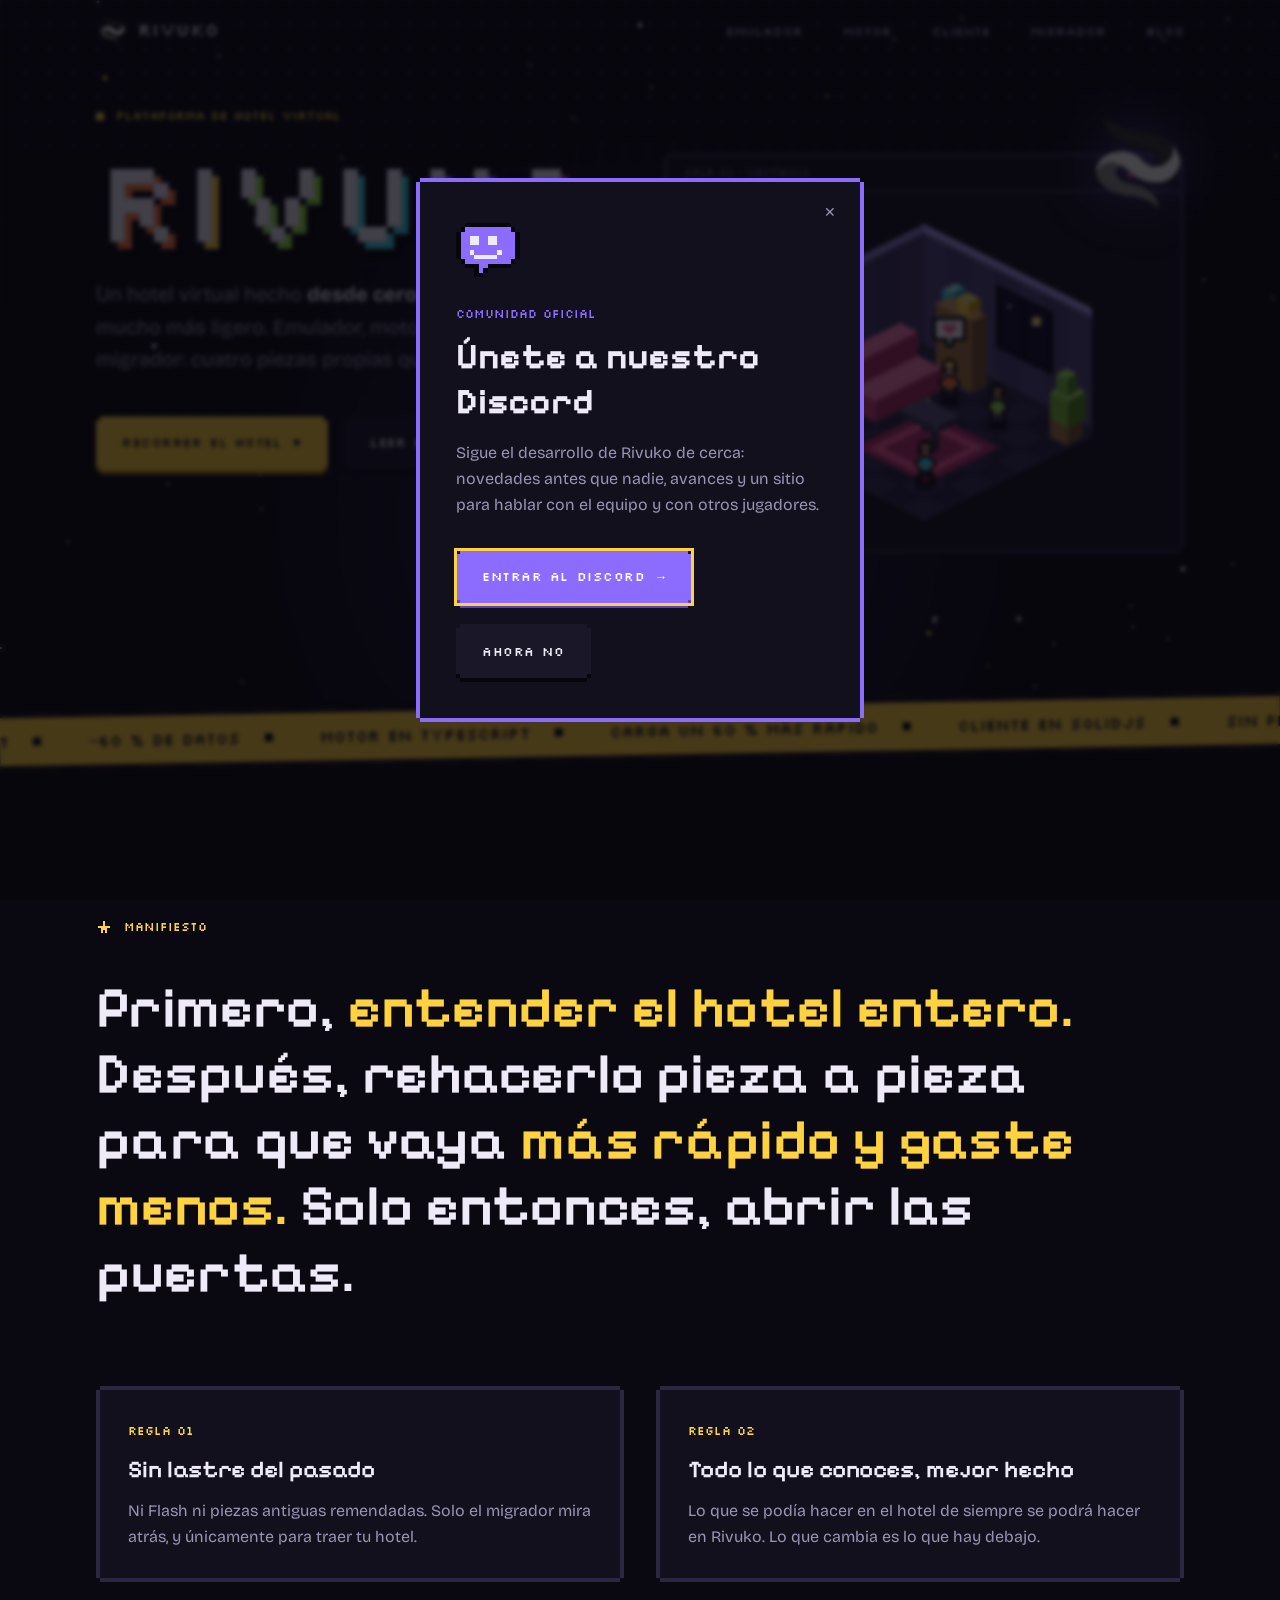
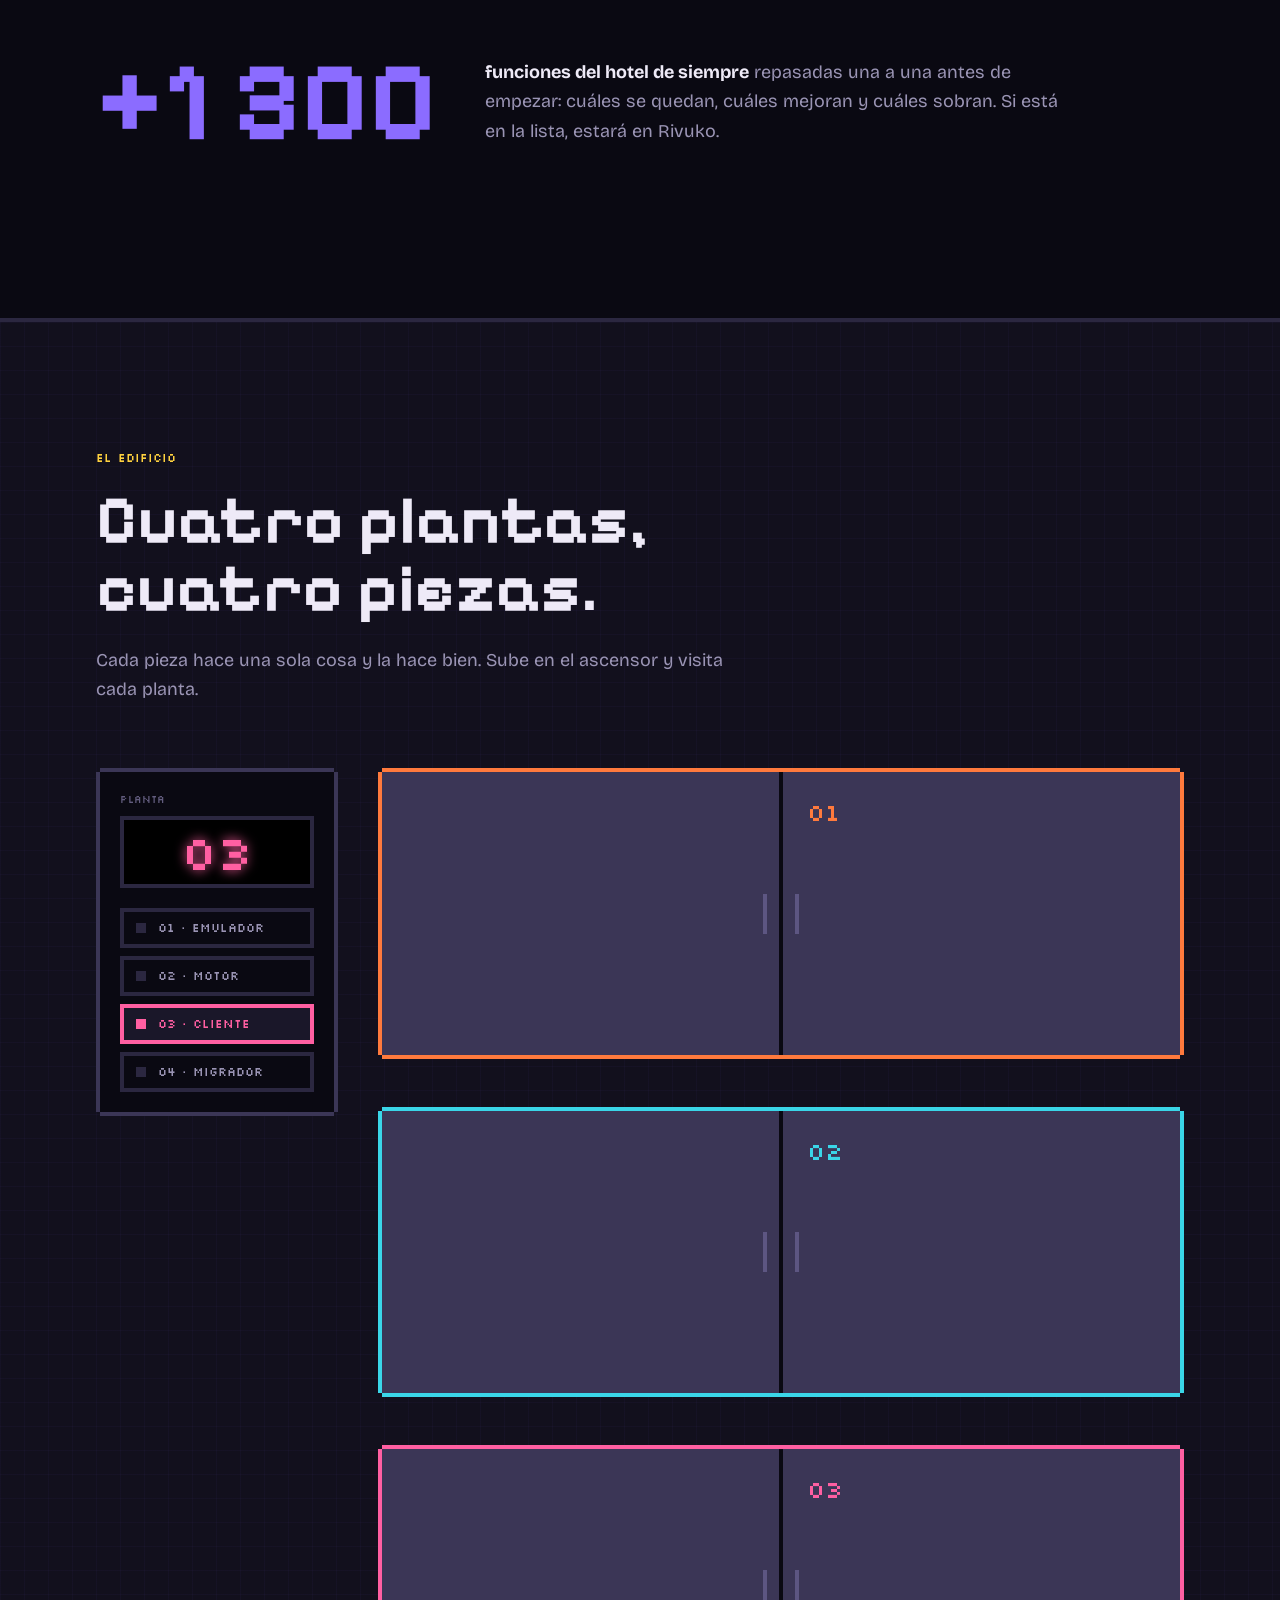
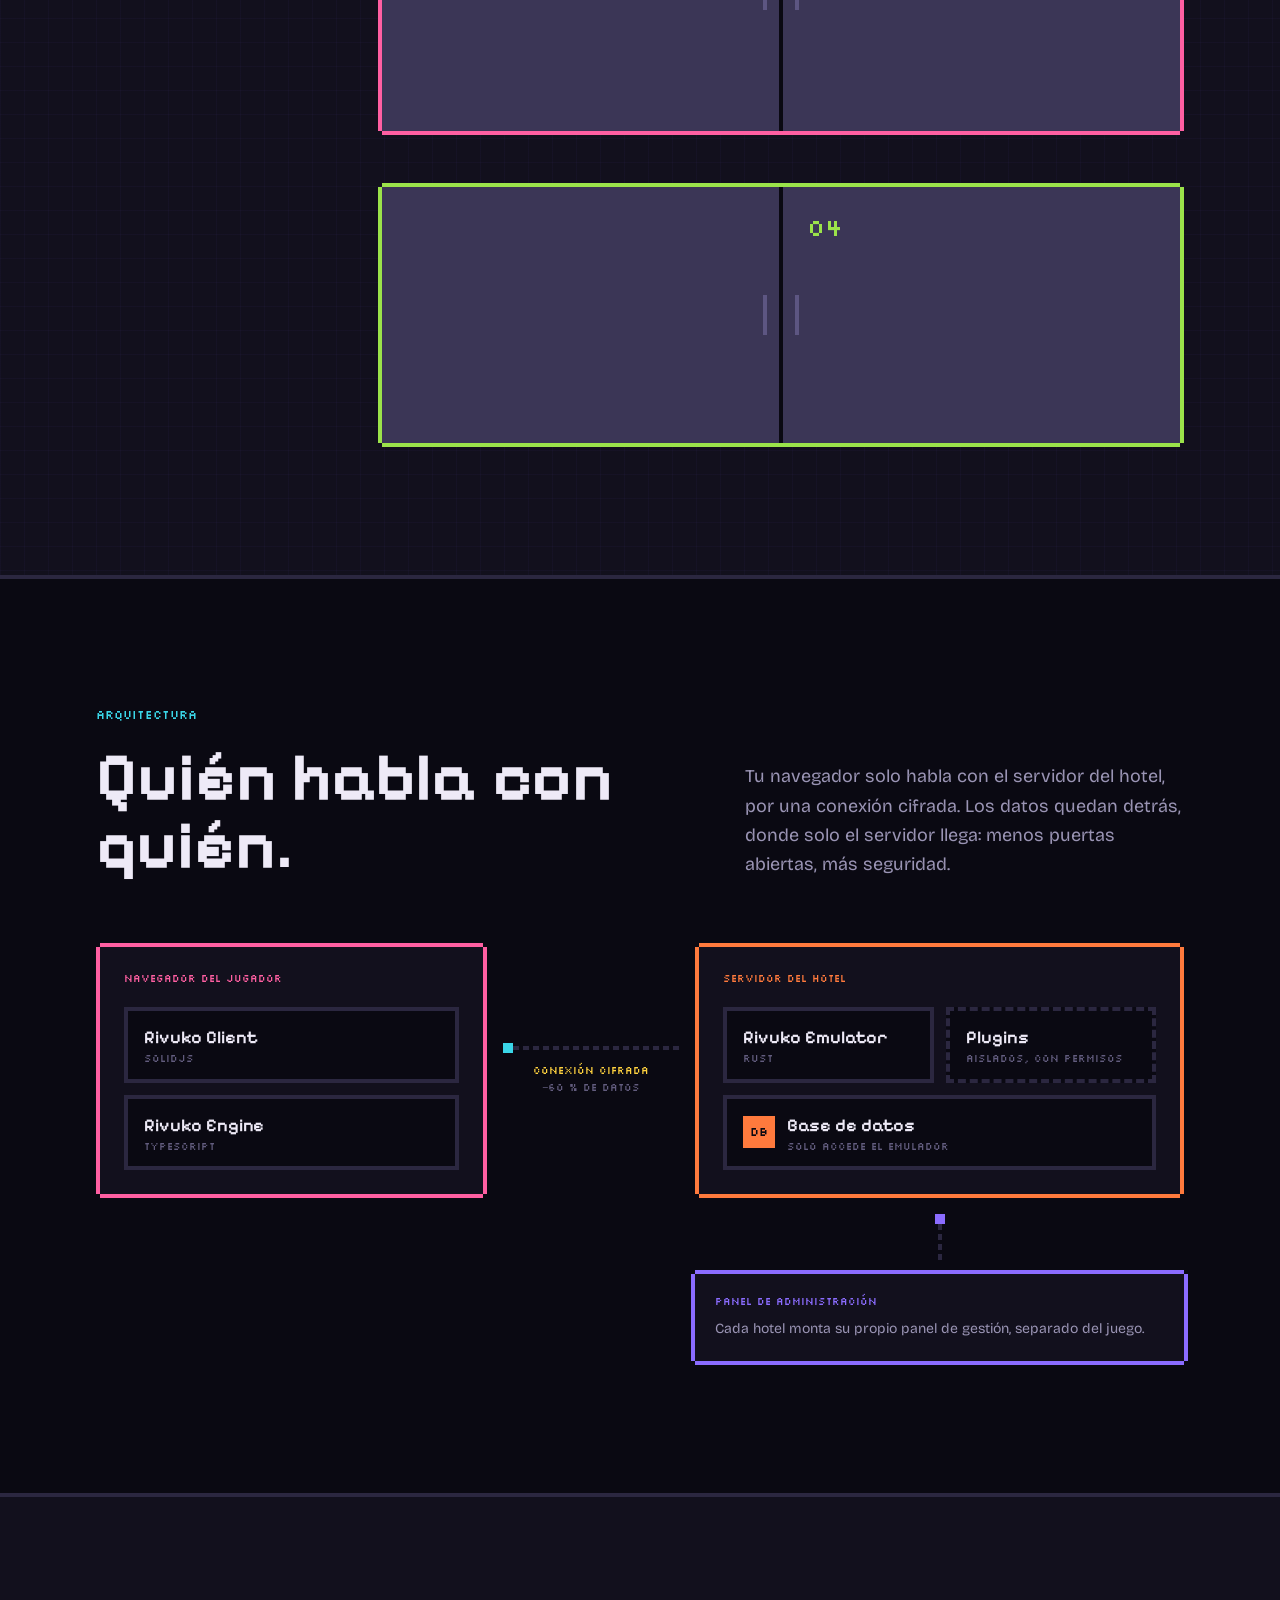
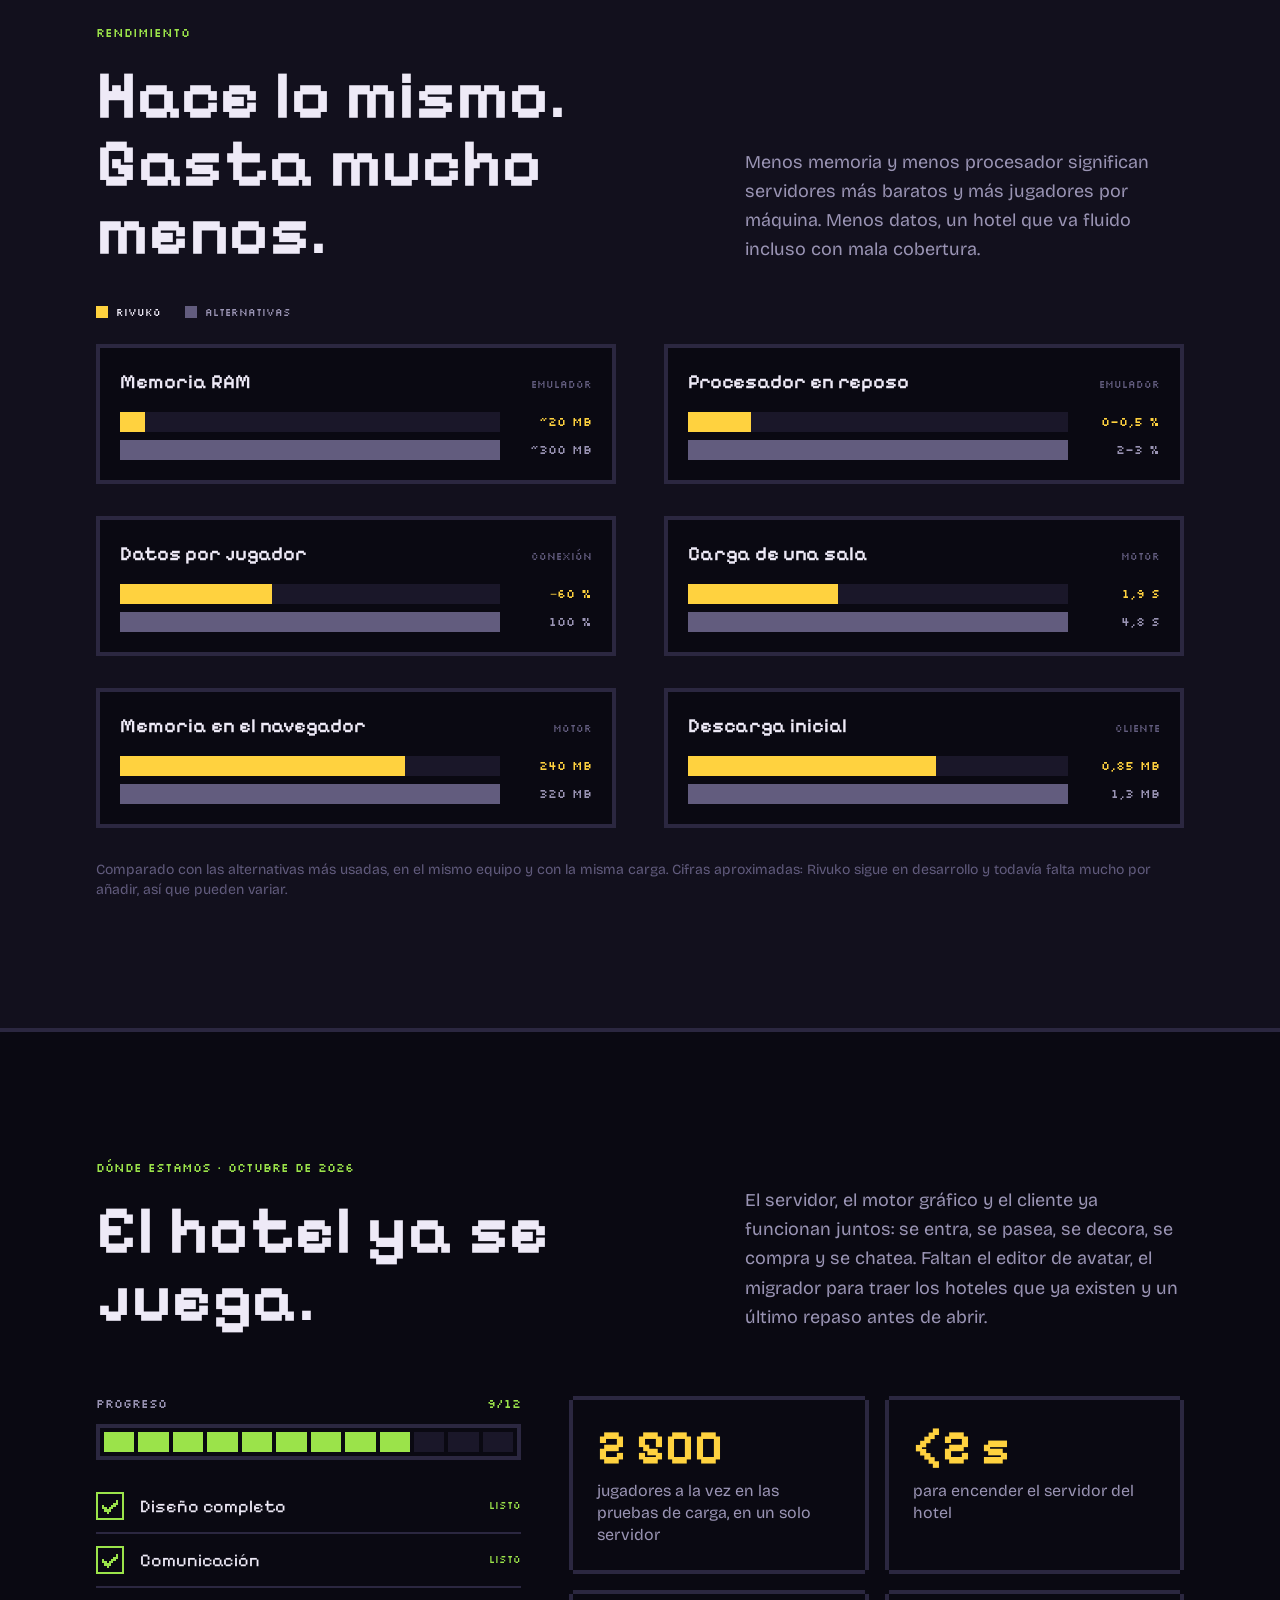
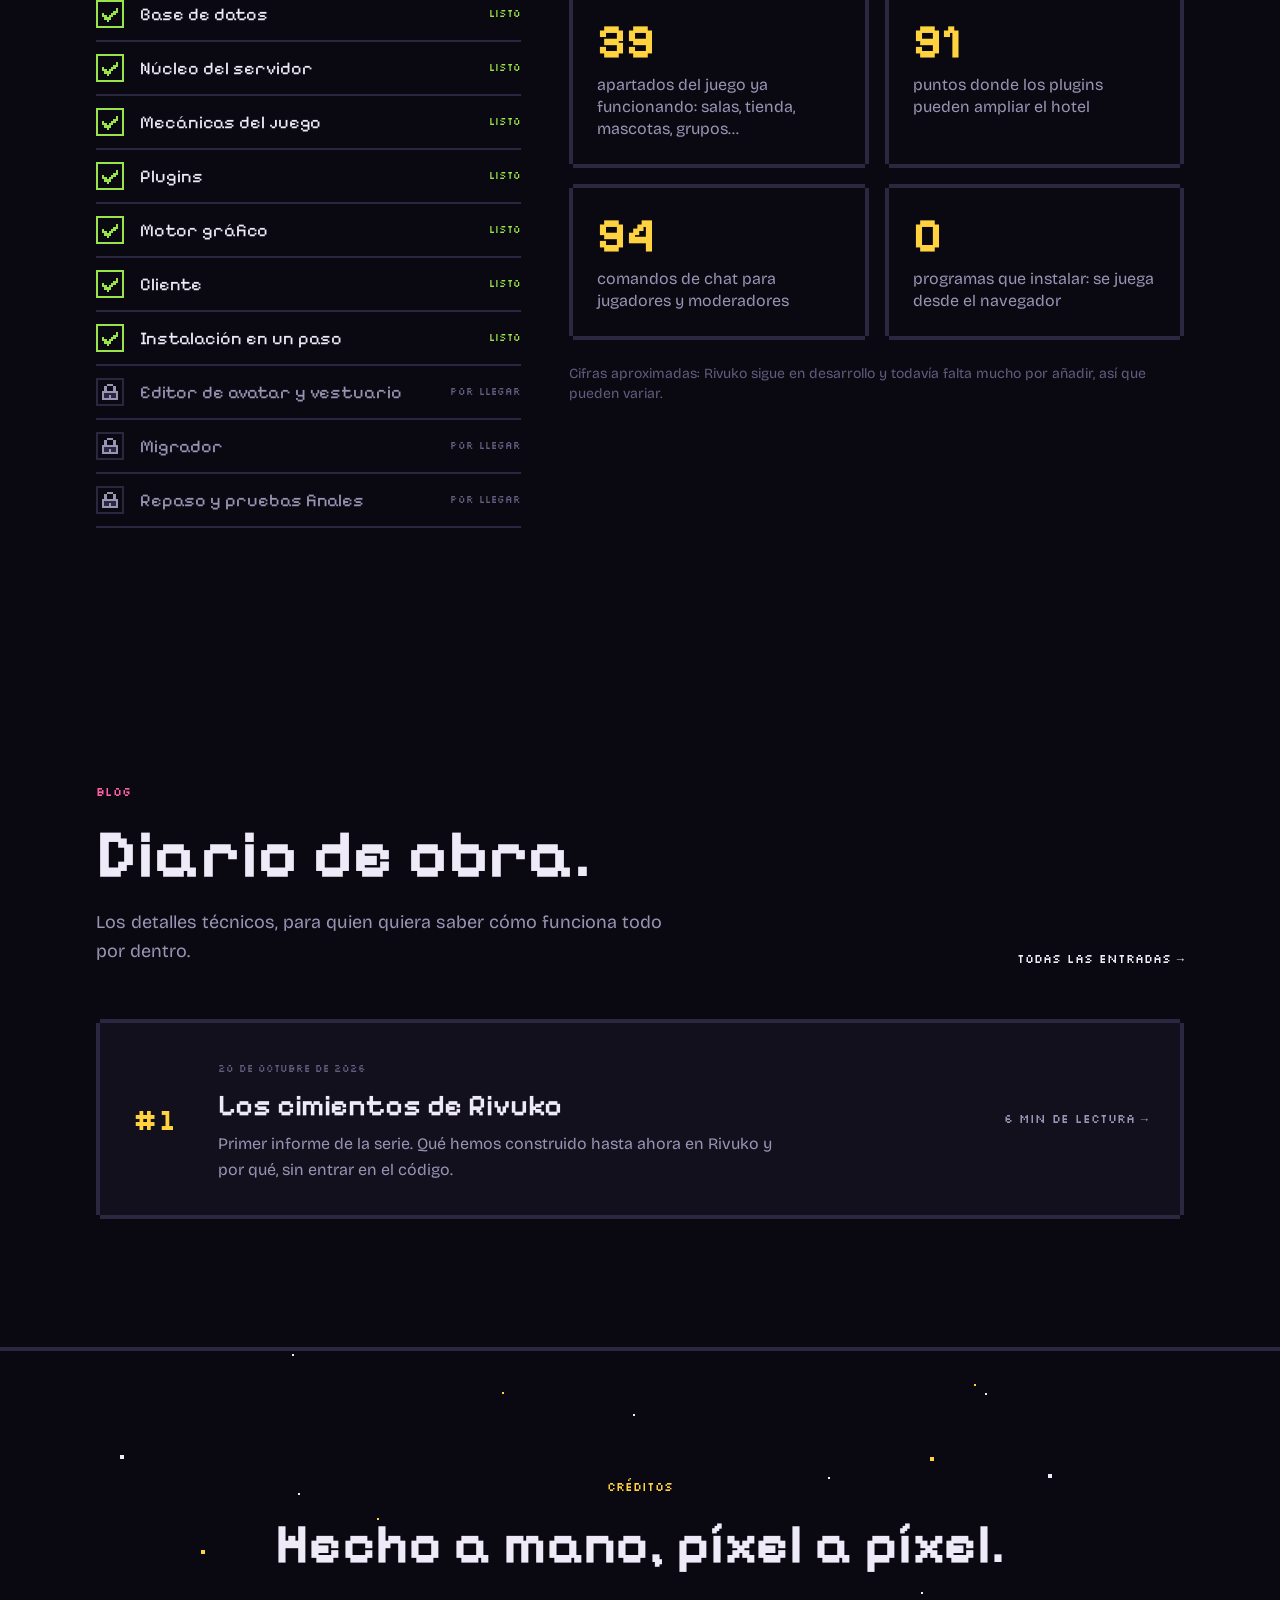
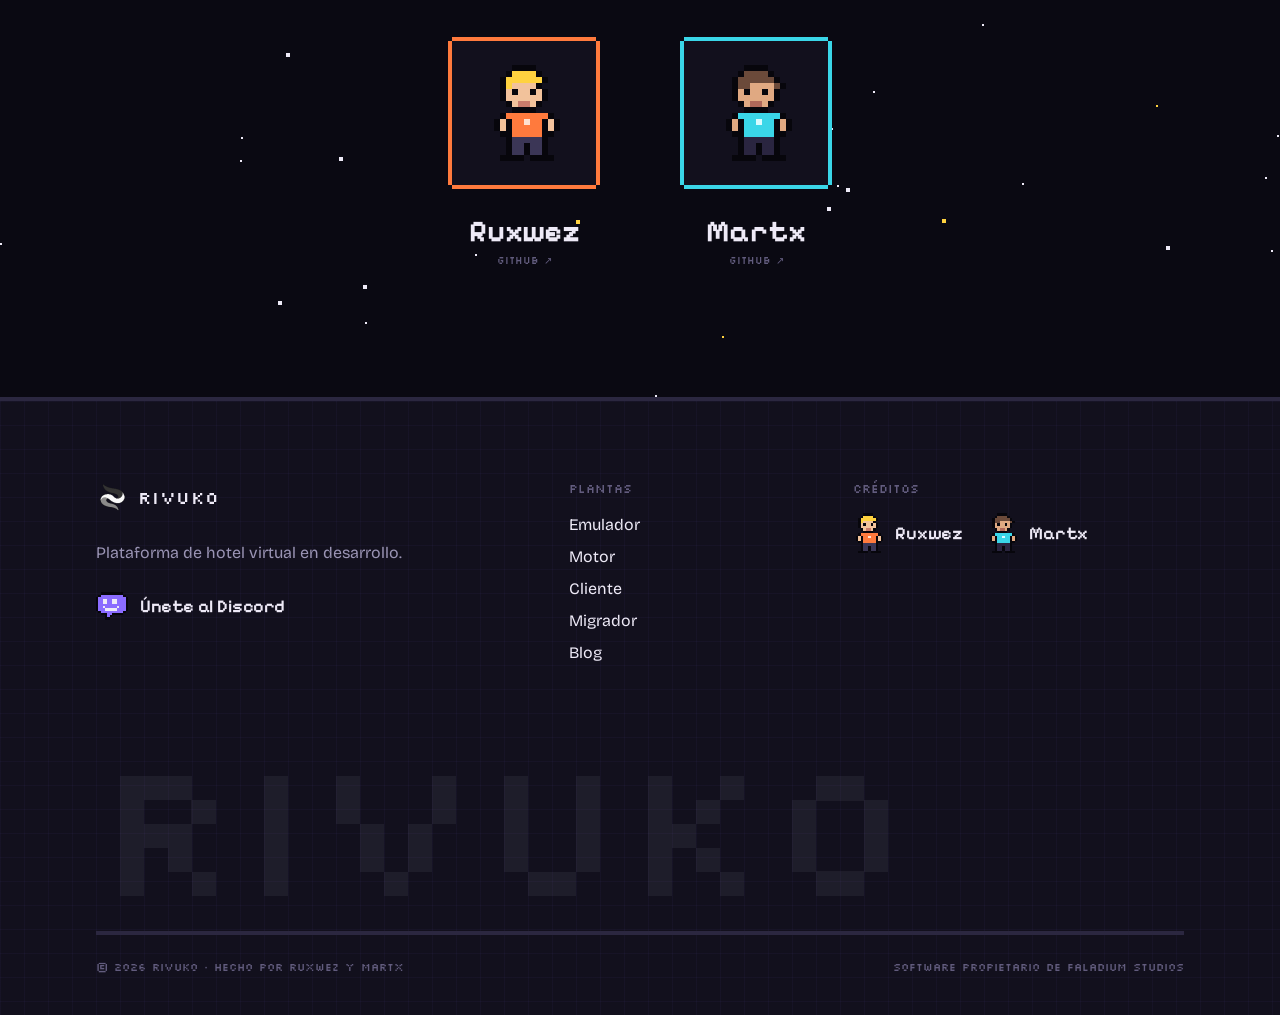
==== commit 2f05545d: "Publica la web: el aviso de Discord sale en cada visita Build de rivuko/website en e3e76f9.  Co-Auth" ====
--- a/index.html
+++ b/index.html
@@ -16,31 +16,31 @@
 
       gtag('config', 'G-EJK5T6794D');
     </script>
-    <link href="./_app/immutable/entry/start.Cr_AUQyE.js" rel="modulepreload">
-		<link href="./_app/immutable/chunks/DTjqycFq.js" rel="modulepreload">
+    <link href="./_app/immutable/entry/start.DkibTylE.js" rel="modulepreload">
+		<link href="./_app/immutable/chunks/CpAbC2c4.js" rel="modulepreload">
 		<link href="./_app/immutable/chunks/MwFUhttO.js" rel="modulepreload">
 		<link href="./_app/immutable/chunks/-UyI9lYi.js" rel="modulepreload">
-		<link href="./_app/immutable/chunks/CjHVamQd.js" rel="modulepreload">
-		<link href="./_app/immutable/entry/app.DzgZ3QMY.js" rel="modulepreload">
+		<link href="./_app/immutable/chunks/CPsON9jk.js" rel="modulepreload">
+		<link href="./_app/immutable/entry/app.C_H3IR3K.js" rel="modulepreload">
 		<link href="./_app/immutable/chunks/DsnmJJEf.js" rel="modulepreload">
 		<link href="./_app/immutable/chunks/eiNhF_HA.js" rel="modulepreload">
 		<link href="./_app/immutable/chunks/B8r9OYyc.js" rel="modulepreload">
 		<link href="./_app/immutable/chunks/Dru3IKKa.js" rel="modulepreload">
-		<link href="./_app/immutable/nodes/0.C8YR24Uz.js" rel="modulepreload">
+		<link href="./_app/immutable/nodes/0.DrF33Epv.js" rel="modulepreload">
+		<link href="./_app/immutable/chunks/CxrbB-Ji.js" rel="modulepreload">
+		<link href="./_app/immutable/chunks/DwGz7Tzt.js" rel="modulepreload">
+		<link href="./_app/immutable/chunks/nQ12nJj9.js" rel="modulepreload">
+		<link href="./_app/immutable/chunks/DyXIBOED.js" rel="modulepreload">
 		<link href="./_app/immutable/chunks/CtgAwrWz.js" rel="modulepreload">
-		<link href="./_app/immutable/chunks/BhE1ZRom.js" rel="modulepreload">
-		<link href="./_app/immutable/chunks/Du5TQoVP.js" rel="modulepreload">
-		<link href="./_app/immutable/chunks/tEcRNyRy.js" rel="modulepreload">
-		<link href="./_app/immutable/chunks/tsd-sWj2.js" rel="modulepreload">
-		<link href="./_app/immutable/chunks/X38M70MM.js" rel="modulepreload">
-		<link href="./_app/immutable/nodes/2.Ca_RPyQV.js" rel="modulepreload">
+		<link href="./_app/immutable/chunks/BF-gY4Bk.js" rel="modulepreload">
+		<link href="./_app/immutable/nodes/2.Cf0xJszm.js" rel="modulepreload">
 		<link href="./_app/immutable/chunks/ZSm0M-sG.js" rel="modulepreload">
-		<link href="./_app/immutable/chunks/CGQyspM4.js" rel="modulepreload">
-		<link href="./_app/immutable/chunks/ZMHpv3VC.js" rel="modulepreload">
-		<link href="./_app/immutable/chunks/Be8-FFb4.js" rel="modulepreload">
+		<link href="./_app/immutable/chunks/CXA8hLbX.js" rel="modulepreload">
+		<link href="./_app/immutable/chunks/BzHYhX9t.js" rel="modulepreload">
+		<link href="./_app/immutable/chunks/BsX6feYB.js" rel="modulepreload">
 		<link href="./_app/immutable/chunks/CB44v4PT.js" rel="modulepreload">
 		<!--1uha8ag--><meta name="description" content="Rivuko es una plataforma de hotel virtual construida desde cero, más rápida y mucho más ligera: emulador, motor gráfico, cliente y migrador."/> <meta property="og:title" content="Rivuko"/> <meta property="og:description" content="Rivuko es una plataforma de hotel virtual construida desde cero, más rápida y mucho más ligera: emulador, motor gráfico, cliente y migrador."/> <meta property="og:image" content="./logo.png"/><!----><title>Rivuko · Plataforma de hotel virtual</title>
-		<link href="./_app/immutable/assets/0.BVmW4A29.css" rel="stylesheet">
+		<link href="./_app/immutable/assets/0.D2x3lM5M.css" rel="stylesheet">
 		<link href="./_app/immutable/assets/2.CHGrUEcN.css" rel="stylesheet">
   </head>
   <body data-sveltekit-preload-data="hover">
@@ -51,19 +51,19 @@
         máquina. Menos datos, un hotel que va fluido incluso con mala cobertura.</p></div> <div class="mt-10 flex flex-wrap gap-6 font-px text-[0.65rem] uppercase" aria-hidden="true"><span class="flex items-center gap-2"><span class="size-3 bg-gold"></span>Rivuko</span> <span class="flex items-center gap-2 text-muted"><span class="size-3 bg-dim"></span>Alternativas</span></div> <ul class="mt-6 grid gap-x-12 gap-y-8 md:grid-cols-2"><!--[--><li class="border-4 border-line bg-void p-5"><p class="flex items-baseline justify-between gap-4"><span class="font-pixel text-xl font-semibold">Memoria RAM</span> <span class="font-px text-[0.65rem] uppercase text-dim">Emulador</span></p> <dl class="mt-4 space-y-2"><div class="flex items-center gap-3"><dt class="sr-only">Rivuko</dt> <span class="h-5 flex-1 bg-night-2"><span data-bar="" class="block h-full origin-left bg-gold" style="width: 6.666666666666667%"></span></span> <dd class="w-20 text-right font-px text-xs text-gold">~20 MB</dd></div> <div class="flex items-center gap-3"><dt class="sr-only">Alternativas</dt> <span class="h-5 flex-1 bg-night-2"><span data-bar="" class="block h-full origin-left bg-dim" style="width: 100%"></span></span> <dd class="w-20 text-right font-px text-xs text-muted">~300 MB</dd></div></dl></li><li class="border-4 border-line bg-void p-5"><p class="flex items-baseline justify-between gap-4"><span class="font-pixel text-xl font-semibold">Procesador en reposo</span> <span class="font-px text-[0.65rem] uppercase text-dim">Emulador</span></p> <dl class="mt-4 space-y-2"><div class="flex items-center gap-3"><dt class="sr-only">Rivuko</dt> <span class="h-5 flex-1 bg-night-2"><span data-bar="" class="block h-full origin-left bg-gold" style="width: 16.666666666666664%"></span></span> <dd class="w-20 text-right font-px text-xs text-gold">0–0,5 %</dd></div> <div class="flex items-center gap-3"><dt class="sr-only">Alternativas</dt> <span class="h-5 flex-1 bg-night-2"><span data-bar="" class="block h-full origin-left bg-dim" style="width: 100%"></span></span> <dd class="w-20 text-right font-px text-xs text-muted">2–3 %</dd></div></dl></li><li class="border-4 border-line bg-void p-5"><p class="flex items-baseline justify-between gap-4"><span class="font-pixel text-xl font-semibold">Datos por jugador</span> <span class="font-px text-[0.65rem] uppercase text-dim">Conexión</span></p> <dl class="mt-4 space-y-2"><div class="flex items-center gap-3"><dt class="sr-only">Rivuko</dt> <span class="h-5 flex-1 bg-night-2"><span data-bar="" class="block h-full origin-left bg-gold" style="width: 40%"></span></span> <dd class="w-20 text-right font-px text-xs text-gold">−60 %</dd></div> <div class="flex items-center gap-3"><dt class="sr-only">Alternativas</dt> <span class="h-5 flex-1 bg-night-2"><span data-bar="" class="block h-full origin-left bg-dim" style="width: 100%"></span></span> <dd class="w-20 text-right font-px text-xs text-muted">100 %</dd></div></dl></li><li class="border-4 border-line bg-void p-5"><p class="flex items-baseline justify-between gap-4"><span class="font-pixel text-xl font-semibold">Carga de una sala</span> <span class="font-px text-[0.65rem] uppercase text-dim">Motor</span></p> <dl class="mt-4 space-y-2"><div class="flex items-center gap-3"><dt class="sr-only">Rivuko</dt> <span class="h-5 flex-1 bg-night-2"><span data-bar="" class="block h-full origin-left bg-gold" style="width: 39.58333333333333%"></span></span> <dd class="w-20 text-right font-px text-xs text-gold">1,9 s</dd></div> <div class="flex items-center gap-3"><dt class="sr-only">Alternativas</dt> <span class="h-5 flex-1 bg-night-2"><span data-bar="" class="block h-full origin-left bg-dim" style="width: 100%"></span></span> <dd class="w-20 text-right font-px text-xs text-muted">4,8 s</dd></div></dl></li><li class="border-4 border-line bg-void p-5"><p class="flex items-baseline justify-between gap-4"><span class="font-pixel text-xl font-semibold">Memoria en el navegador</span> <span class="font-px text-[0.65rem] uppercase text-dim">Motor</span></p> <dl class="mt-4 space-y-2"><div class="flex items-center gap-3"><dt class="sr-only">Rivuko</dt> <span class="h-5 flex-1 bg-night-2"><span data-bar="" class="block h-full origin-left bg-gold" style="width: 75%"></span></span> <dd class="w-20 text-right font-px text-xs text-gold">240 MB</dd></div> <div class="flex items-center gap-3"><dt class="sr-only">Alternativas</dt> <span class="h-5 flex-1 bg-night-2"><span data-bar="" class="block h-full origin-left bg-dim" style="width: 100%"></span></span> <dd class="w-20 text-right font-px text-xs text-muted">320 MB</dd></div></dl></li><li class="border-4 border-line bg-void p-5"><p class="flex items-baseline justify-between gap-4"><span class="font-pixel text-xl font-semibold">Descarga inicial</span> <span class="font-px text-[0.65rem] uppercase text-dim">Cliente</span></p> <dl class="mt-4 space-y-2"><div class="flex items-center gap-3"><dt class="sr-only">Rivuko</dt> <span class="h-5 flex-1 bg-night-2"><span data-bar="" class="block h-full origin-left bg-gold" style="width: 65.38461538461539%"></span></span> <dd class="w-20 text-right font-px text-xs text-gold">0,85 MB</dd></div> <div class="flex items-center gap-3"><dt class="sr-only">Alternativas</dt> <span class="h-5 flex-1 bg-night-2"><span data-bar="" class="block h-full origin-left bg-dim" style="width: 100%"></span></span> <dd class="w-20 text-right font-px text-xs text-muted">1,3 MB</dd></div></dl></li><!--]--></ul> <p class="mt-8 text-sm text-dim">Comparado con las alternativas más usadas, en el mismo equipo y con la misma carga. Cifras aproximadas: Rivuko sigue en desarrollo y todavía falta mucho por añadir, así que pueden variar.</p></div></section><!----> <section id="estado" class="relative scroll-mt-16"><div class="mx-auto max-w-6xl px-5 py-24 sm:px-8 sm:py-32"><div data-reveal="" class="grid gap-6 md:grid-cols-12 md:items-end"><div class="md:col-span-7"><p class="font-px text-xs uppercase text-lime">Dónde estamos · octubre de 2026</p> <h2 class="mt-5 font-pixel text-[clamp(2.4rem,6vw,4.25rem)] font-bold leading-[1]">El hotel ya se juega.</h2></div> <p class="text-lg leading-relaxed text-muted md:col-span-5">El servidor, el motor gráfico y el cliente ya funcionan juntos: se entra, se pasea, se
         decora, se compra y se chatea. Faltan el editor de avatar, el migrador para traer los hoteles
         que ya existen y un último repaso antes de abrir.</p></div> <div class="mt-16 grid gap-12 lg:grid-cols-12"><div data-reveal="" class="lg:col-span-5"><div class="flex items-baseline justify-between font-px text-xs uppercase"><span class="text-muted">Progreso</span> <span class="text-lime">9/12</span></div> <div class="mt-3 flex gap-1 border-4 border-line bg-void p-1" aria-hidden="true"><!--[--><span class="h-5 flex-1 bg-lime"></span><span class="h-5 flex-1 bg-lime"></span><span class="h-5 flex-1 bg-lime"></span><span class="h-5 flex-1 bg-lime"></span><span class="h-5 flex-1 bg-lime"></span><span class="h-5 flex-1 bg-lime"></span><span class="h-5 flex-1 bg-lime"></span><span class="h-5 flex-1 bg-lime"></span><span class="h-5 flex-1 bg-lime"></span><span class="h-5 flex-1 bg-night-2"></span><span class="h-5 flex-1 bg-night-2"></span><span class="h-5 flex-1 bg-night-2"></span><!--]--></div> <ul class="mt-8 space-y-3"><!--[--><li data-item="" class="flex items-center gap-4 border-b-2 border-line pb-3"><span class="grid size-7 shrink-0 place-items-center border-2 border-lime"><svg viewBox="0 0 7 7" class="size-4" shape-rendering="crispEdges" aria-hidden="true"><!--[--><rect x="6" y="1" width="1" height="1" fill="#9be34a"></rect><rect x="5" y="2" width="2" height="1" fill="#9be34a"></rect><rect x="0" y="3" width="1" height="1" fill="#9be34a"></rect><rect x="4" y="3" width="2" height="1" fill="#9be34a"></rect><rect x="0" y="4" width="2" height="1" fill="#9be34a"></rect><rect x="3" y="4" width="2" height="1" fill="#9be34a"></rect><rect x="1" y="5" width="3" height="1" fill="#9be34a"></rect><rect x="2" y="6" width="1" height="1" fill="#9be34a"></rect><!--]--></svg><!----></span> <span class="flex-1 font-pixel text-lg ">Diseño completo</span> <span class="font-px text-[0.65rem] uppercase text-lime">Listo</span></li><li data-item="" class="flex items-center gap-4 border-b-2 border-line pb-3"><span class="grid size-7 shrink-0 place-items-center border-2 border-lime"><svg viewBox="0 0 7 7" class="size-4" shape-rendering="crispEdges" aria-hidden="true"><!--[--><rect x="6" y="1" width="1" height="1" fill="#9be34a"></rect><rect x="5" y="2" width="2" height="1" fill="#9be34a"></rect><rect x="0" y="3" width="1" height="1" fill="#9be34a"></rect><rect x="4" y="3" width="2" height="1" fill="#9be34a"></rect><rect x="0" y="4" width="2" height="1" fill="#9be34a"></rect><rect x="3" y="4" width="2" height="1" fill="#9be34a"></rect><rect x="1" y="5" width="3" height="1" fill="#9be34a"></rect><rect x="2" y="6" width="1" height="1" fill="#9be34a"></rect><!--]--></svg><!----></span> <span class="flex-1 font-pixel text-lg ">Comunicación</span> <span class="font-px text-[0.65rem] uppercase text-lime">Listo</span></li><li data-item="" class="flex items-center gap-4 border-b-2 border-line pb-3"><span class="grid size-7 shrink-0 place-items-center border-2 border-lime"><svg viewBox="0 0 7 7" class="size-4" shape-rendering="crispEdges" aria-hidden="true"><!--[--><rect x="6" y="1" width="1" height="1" fill="#9be34a"></rect><rect x="5" y="2" width="2" height="1" fill="#9be34a"></rect><rect x="0" y="3" width="1" height="1" fill="#9be34a"></rect><rect x="4" y="3" width="2" height="1" fill="#9be34a"></rect><rect x="0" y="4" width="2" height="1" fill="#9be34a"></rect><rect x="3" y="4" width="2" height="1" fill="#9be34a"></rect><rect x="1" y="5" width="3" height="1" fill="#9be34a"></rect><rect x="2" y="6" width="1" height="1" fill="#9be34a"></rect><!--]--></svg><!----></span> <span class="flex-1 font-pixel text-lg ">Base de datos</span> <span class="font-px text-[0.65rem] uppercase text-lime">Listo</span></li><li data-item="" class="flex items-center gap-4 border-b-2 border-line pb-3"><span class="grid size-7 shrink-0 place-items-center border-2 border-lime"><svg viewBox="0 0 7 7" class="size-4" shape-rendering="crispEdges" aria-hidden="true"><!--[--><rect x="6" y="1" width="1" height="1" fill="#9be34a"></rect><rect x="5" y="2" width="2" height="1" fill="#9be34a"></rect><rect x="0" y="3" width="1" height="1" fill="#9be34a"></rect><rect x="4" y="3" width="2" height="1" fill="#9be34a"></rect><rect x="0" y="4" width="2" height="1" fill="#9be34a"></rect><rect x="3" y="4" width="2" height="1" fill="#9be34a"></rect><rect x="1" y="5" width="3" height="1" fill="#9be34a"></rect><rect x="2" y="6" width="1" height="1" fill="#9be34a"></rect><!--]--></svg><!----></span> <span class="flex-1 font-pixel text-lg ">Núcleo del servidor</span> <span class="font-px text-[0.65rem] uppercase text-lime">Listo</span></li><li data-item="" class="flex items-center gap-4 border-b-2 border-line pb-3"><span class="grid size-7 shrink-0 place-items-center border-2 border-lime"><svg viewBox="0 0 7 7" class="size-4" shape-rendering="crispEdges" aria-hidden="true"><!--[--><rect x="6" y="1" width="1" height="1" fill="#9be34a"></rect><rect x="5" y="2" width="2" height="1" fill="#9be34a"></rect><rect x="0" y="3" width="1" height="1" fill="#9be34a"></rect><rect x="4" y="3" width="2" height="1" fill="#9be34a"></rect><rect x="0" y="4" width="2" height="1" fill="#9be34a"></rect><rect x="3" y="4" width="2" height="1" fill="#9be34a"></rect><rect x="1" y="5" width="3" height="1" fill="#9be34a"></rect><rect x="2" y="6" width="1" height="1" fill="#9be34a"></rect><!--]--></svg><!----></span> <span class="flex-1 font-pixel text-lg ">Mecánicas del juego</span> <span class="font-px text-[0.65rem] uppercase text-lime">Listo</span></li><li data-item="" class="flex items-center gap-4 border-b-2 border-line pb-3"><span class="grid size-7 shrink-0 place-items-center border-2 border-lime"><svg viewBox="0 0 7 7" class="size-4" shape-rendering="crispEdges" aria-hidden="true"><!--[--><rect x="6" y="1" width="1" height="1" fill="#9be34a"></rect><rect x="5" y="2" width="2" height="1" fill="#9be34a"></rect><rect x="0" y="3" width="1" height="1" fill="#9be34a"></rect><rect x="4" y="3" width="2" height="1" fill="#9be34a"></rect><rect x="0" y="4" width="2" height="1" fill="#9be34a"></rect><rect x="3" y="4" width="2" height="1" fill="#9be34a"></rect><rect x="1" y="5" width="3" height="1" fill="#9be34a"></rect><rect x="2" y="6" width="1" height="1" fill="#9be34a"></rect><!--]--></svg><!----></span> <span class="flex-1 font-pixel text-lg ">Plugins</span> <span class="font-px text-[0.65rem] uppercase text-lime">Listo</span></li><li data-item="" class="flex items-center gap-4 border-b-2 border-line pb-3"><span class="grid size-7 shrink-0 place-items-center border-2 border-lime"><svg viewBox="0 0 7 7" class="size-4" shape-rendering="crispEdges" aria-hidden="true"><!--[--><rect x="6" y="1" width="1" height="1" fill="#9be34a"></rect><rect x="5" y="2" width="2" height="1" fill="#9be34a"></rect><rect x="0" y="3" width="1" height="1" fill="#9be34a"></rect><rect x="4" y="3" width="2" height="1" fill="#9be34a"></rect><rect x="0" y="4" width="2" height="1" fill="#9be34a"></rect><rect x="3" y="4" width="2" height="1" fill="#9be34a"></rect><rect x="1" y="5" width="3" height="1" fill="#9be34a"></rect><rect x="2" y="6" width="1" height="1" fill="#9be34a"></rect><!--]--></svg><!----></span> <span class="flex-1 font-pixel text-lg ">Motor gráfico</span> <span class="font-px text-[0.65rem] uppercase text-lime">Listo</span></li><li data-item="" class="flex items-center gap-4 border-b-2 border-line pb-3"><span class="grid size-7 shrink-0 place-items-center border-2 border-lime"><svg viewBox="0 0 7 7" class="size-4" shape-rendering="crispEdges" aria-hidden="true"><!--[--><rect x="6" y="1" width="1" height="1" fill="#9be34a"></rect><rect x="5" y="2" width="2" height="1" fill="#9be34a"></rect><rect x="0" y="3" width="1" height="1" fill="#9be34a"></rect><rect x="4" y="3" width="2" height="1" fill="#9be34a"></rect><rect x="0" y="4" width="2" height="1" fill="#9be34a"></rect><rect x="3" y="4" width="2" height="1" fill="#9be34a"></rect><rect x="1" y="5" width="3" height="1" fill="#9be34a"></rect><rect x="2" y="6" width="1" height="1" fill="#9be34a"></rect><!--]--></svg><!----></span> <span class="flex-1 font-pixel text-lg ">Cliente</span> <span class="font-px text-[0.65rem] uppercase text-lime">Listo</span></li><li data-item="" class="flex items-center gap-4 border-b-2 border-line pb-3"><span class="grid size-7 shrink-0 place-items-center border-2 border-lime"><svg viewBox="0 0 7 7" class="size-4" shape-rendering="crispEdges" aria-hidden="true"><!--[--><rect x="6" y="1" width="1" height="1" fill="#9be34a"></rect><rect x="5" y="2" width="2" height="1" fill="#9be34a"></rect><rect x="0" y="3" width="1" height="1" fill="#9be34a"></rect><rect x="4" y="3" width="2" height="1" fill="#9be34a"></rect><rect x="0" y="4" width="2" height="1" fill="#9be34a"></rect><rect x="3" y="4" width="2" height="1" fill="#9be34a"></rect><rect x="1" y="5" width="3" height="1" fill="#9be34a"></rect><rect x="2" y="6" width="1" height="1" fill="#9be34a"></rect><!--]--></svg><!----></span> <span class="flex-1 font-pixel text-lg ">Instalación en un paso</span> <span class="font-px text-[0.65rem] uppercase text-lime">Listo</span></li><li data-item="" class="flex items-center gap-4 border-b-2 border-line pb-3"><span class="grid size-7 shrink-0 place-items-center border-2 border-line"><svg viewBox="0 0 7 7" class="size-4" shape-rendering="crispEdges" aria-hidden="true"><!--[--><rect x="2" y="0" width="3" height="1" fill="#9a94b4"></rect><rect x="1" y="1" width="1" height="1" fill="#9a94b4"></rect><rect x="5" y="1" width="1" height="1" fill="#9a94b4"></rect><rect x="1" y="2" width="1" height="1" fill="#9a94b4"></rect><rect x="5" y="2" width="1" height="1" fill="#9a94b4"></rect><rect x="0" y="3" width="7" height="1" fill="#9a94b4"></rect><rect x="0" y="4" width="1" height="1" fill="#9a94b4"></rect><rect x="1" y="4" width="5" height="1" fill="#2b2740"></rect><rect x="6" y="4" width="1" height="1" fill="#9a94b4"></rect><rect x="0" y="5" width="1" height="1" fill="#9a94b4"></rect><rect x="1" y="5" width="2" height="1" fill="#2b2740"></rect><rect x="3" y="5" width="1" height="1" fill="#9a94b4"></rect><rect x="4" y="5" width="2" height="1" fill="#2b2740"></rect><rect x="6" y="5" width="1" height="1" fill="#9a94b4"></rect><rect x="0" y="6" width="7" height="1" fill="#9a94b4"></rect><!--]--></svg><!----></span> <span class="flex-1 font-pixel text-lg text-muted">Editor de avatar y vestuario</span> <span class="font-px text-[0.65rem] uppercase text-dim">Por llegar</span></li><li data-item="" class="flex items-center gap-4 border-b-2 border-line pb-3"><span class="grid size-7 shrink-0 place-items-center border-2 border-line"><svg viewBox="0 0 7 7" class="size-4" shape-rendering="crispEdges" aria-hidden="true"><!--[--><rect x="2" y="0" width="3" height="1" fill="#9a94b4"></rect><rect x="1" y="1" width="1" height="1" fill="#9a94b4"></rect><rect x="5" y="1" width="1" height="1" fill="#9a94b4"></rect><rect x="1" y="2" width="1" height="1" fill="#9a94b4"></rect><rect x="5" y="2" width="1" height="1" fill="#9a94b4"></rect><rect x="0" y="3" width="7" height="1" fill="#9a94b4"></rect><rect x="0" y="4" width="1" height="1" fill="#9a94b4"></rect><rect x="1" y="4" width="5" height="1" fill="#2b2740"></rect><rect x="6" y="4" width="1" height="1" fill="#9a94b4"></rect><rect x="0" y="5" width="1" height="1" fill="#9a94b4"></rect><rect x="1" y="5" width="2" height="1" fill="#2b2740"></rect><rect x="3" y="5" width="1" height="1" fill="#9a94b4"></rect><rect x="4" y="5" width="2" height="1" fill="#2b2740"></rect><rect x="6" y="5" width="1" height="1" fill="#9a94b4"></rect><rect x="0" y="6" width="7" height="1" fill="#9a94b4"></rect><!--]--></svg><!----></span> <span class="flex-1 font-pixel text-lg text-muted">Migrador</span> <span class="font-px text-[0.65rem] uppercase text-dim">Por llegar</span></li><li data-item="" class="flex items-center gap-4 border-b-2 border-line pb-3"><span class="grid size-7 shrink-0 place-items-center border-2 border-line"><svg viewBox="0 0 7 7" class="size-4" shape-rendering="crispEdges" aria-hidden="true"><!--[--><rect x="2" y="0" width="3" height="1" fill="#9a94b4"></rect><rect x="1" y="1" width="1" height="1" fill="#9a94b4"></rect><rect x="5" y="1" width="1" height="1" fill="#9a94b4"></rect><rect x="1" y="2" width="1" height="1" fill="#9a94b4"></rect><rect x="5" y="2" width="1" height="1" fill="#9a94b4"></rect><rect x="0" y="3" width="7" height="1" fill="#9a94b4"></rect><rect x="0" y="4" width="1" height="1" fill="#9a94b4"></rect><rect x="1" y="4" width="5" height="1" fill="#2b2740"></rect><rect x="6" y="4" width="1" height="1" fill="#9a94b4"></rect><rect x="0" y="5" width="1" height="1" fill="#9a94b4"></rect><rect x="1" y="5" width="2" height="1" fill="#2b2740"></rect><rect x="3" y="5" width="1" height="1" fill="#9a94b4"></rect><rect x="4" y="5" width="2" height="1" fill="#2b2740"></rect><rect x="6" y="5" width="1" height="1" fill="#9a94b4"></rect><rect x="0" y="6" width="7" height="1" fill="#9a94b4"></rect><!--]--></svg><!----></span> <span class="flex-1 font-pixel text-lg text-muted">Repaso y pruebas finales</span> <span class="font-px text-[0.65rem] uppercase text-dim">Por llegar</span></li><!--]--></ul></div> <div class="lg:col-span-7"><ul class="grid gap-4 sm:grid-cols-2"><!--[--><li data-item="" class="px-frame bg-void p-6" style="--px-color: #2b2740"><span class="block font-pixel text-5xl font-bold tabular-nums text-gold"><span>2 500</span></span> <span class="mt-2 block leading-snug text-muted">jugadores a la vez en las pruebas de carga, en un solo servidor</span></li><li data-item="" class="px-frame bg-void p-6" style="--px-color: #2b2740"><span class="block font-pixel text-5xl font-bold tabular-nums text-gold">&lt;<span>2</span> s</span> <span class="mt-2 block leading-snug text-muted">para encender el servidor del hotel</span></li><li data-item="" class="px-frame bg-void p-6" style="--px-color: #2b2740"><span class="block font-pixel text-5xl font-bold tabular-nums text-gold"><span>39</span></span> <span class="mt-2 block leading-snug text-muted">apartados del juego ya funcionando: salas, tienda, mascotas, grupos…</span></li><li data-item="" class="px-frame bg-void p-6" style="--px-color: #2b2740"><span class="block font-pixel text-5xl font-bold tabular-nums text-gold"><span>91</span></span> <span class="mt-2 block leading-snug text-muted">puntos donde los plugins pueden ampliar el hotel</span></li><li data-item="" class="px-frame bg-void p-6" style="--px-color: #2b2740"><span class="block font-pixel text-5xl font-bold tabular-nums text-gold"><span>94</span></span> <span class="mt-2 block leading-snug text-muted">comandos de chat para jugadores y moderadores</span></li><li data-item="" class="px-frame bg-void p-6" style="--px-color: #2b2740"><span class="block font-pixel text-5xl font-bold tabular-nums text-gold"><span>0</span></span> <span class="mt-2 block leading-snug text-muted">programas que instalar: se juega desde el navegador</span></li><!--]--></ul> <p class="mt-6 text-sm text-dim">Cifras aproximadas: Rivuko sigue en desarrollo y todavía falta mucho por añadir, así que pueden variar.</p></div></div></div></section><!----> <section class="mx-auto max-w-6xl px-5 py-24 sm:px-8 sm:py-32"><div data-reveal="" class="mb-14 grid gap-6 md:grid-cols-12 md:items-end"><div class="md:col-span-9"><p class="font-px text-xs uppercase text-rose">Blog</p> <h2 class="mt-5 font-pixel text-[clamp(2.4rem,6vw,4.25rem)] font-bold leading-[1]">Diario de obra.</h2> <p class="mt-5 max-w-xl text-lg leading-relaxed text-muted">Los detalles técnicos, para quien quiera saber cómo funciona todo por dentro.</p></div> <a href="./blog/" class="link w-fit font-px text-xs uppercase md:col-span-3 md:justify-self-end">Todas las entradas →</a></div> <ol class="space-y-6"><!--[--><li data-item=""><a href="./blog/informe-tecnico-01/" class="group grid gap-4 px-frame bg-night p-6 transition-colors hover:bg-night-2 sm:p-8 md:grid-cols-12 md:items-center" style="--px-color: #2b2740"><span class="font-px text-3xl text-gold md:col-span-1" aria-hidden="true">#1</span> <div class="md:col-span-8"><time datetime="2026-10-20" class="font-px text-[0.65rem] uppercase text-dim">20 de octubre de 2026</time> <h3 class="mt-2 font-pixel text-2xl font-semibold transition-colors group-hover:text-gold sm:text-3xl">Los cimientos de Rivuko</h3> <p class="mt-2 max-w-xl leading-relaxed text-muted">Primer informe de la serie. Qué hemos construido hasta ahora en Rivuko y por qué, sin entrar en el código.</p></div> <span class="font-px text-xs uppercase text-muted md:col-span-3 md:text-right">6 min de lectura <span class="inline-block transition-transform group-hover:translate-x-1" aria-hidden="true">→</span></span></a></li><!--]--></ol><!----></section><!----> <section class="relative isolate overflow-hidden border-t-4 border-line"><div class="pointer-events-none absolute inset-0 overflow-hidden" aria-hidden="true"><!--[--><div class="absolute inset-0 animate-twinkle" style="animation-delay: 0s"><!--[--><span class="absolute bg-text" style="left: 0.016435375444793784%; top: 76.22935510064912%; width: 2px; height: 2px"></span><span class="absolute bg-gold" style="left: 45.02722683596762%; top: 72.60143210766904%; width: 4px; height: 4px"></span><span class="absolute bg-text" style="left: 76.95047006800327%; top: 6.550432930956797%; width: 2px; height: 2px"></span><span class="absolute bg-text" style="left: 28.540992563842327%; top: 88.46202049798426%; width: 2px; height: 2px"></span><span class="absolute bg-gold" style="left: 72.69093020478773%; top: 16.46395186728982%; width: 4px; height: 4px"></span><span class="absolute bg-text" style="left: 99.77149390604882%; top: 59.49807896255426%; width: 2px; height: 2px"></span><span class="absolute bg-text" style="left: 81.87178060499568%; top: 19.01662816247746%; width: 4px; height: 4px"></span><span class="absolute bg-text" style="left: 23.318976686950297%; top: 22.041177573632996%; width: 2px; height: 2px"></span><span class="absolute bg-text" style="left: 65.36961815569998%; top: 67.17234284950995%; width: 2px; height: 2px"></span><span class="absolute bg-text" style="left: 22.34466640387879%; top: 46.80824999083218%; width: 4px; height: 4px"></span><span class="absolute bg-text" style="left: 91.07970697389902%; top: 76.63511032081912%; width: 4px; height: 4px"></span><span class="absolute bg-gold" style="left: 15.703625099595461%; top: 30.827048900922314%; width: 4px; height: 4px"></span><span class="absolute bg-text" style="left: 64.9407038767546%; top: 58.410056614507944%; width: 2px; height: 2px"></span><span class="absolute bg-text" style="left: 66.09553357870111%; top: 67.63285722938966%; width: 4px; height: 4px"></span><!--]--></div><div class="absolute inset-0 animate-twinkle" style="animation-delay: 0.8s"><!--[--><span class="absolute bg-text" style="left: 18.81119856555536%; top: 59.81429128898973%; width: 2px; height: 2px"></span><span class="absolute bg-text" style="left: 9.413706562208807%; top: 16.166191043409608%; width: 4px; height: 4px"></span><span class="absolute bg-gold" style="left: 73.59864938706096%; top: 72.50024833367218%; width: 4px; height: 4px"></span><span class="absolute bg-text" style="left: 18.7816597608764%; top: 63.35560104965959%; width: 2px; height: 2px"></span><span class="absolute bg-text" style="left: 99.32631072556893%; top: 77.3043646371478%; width: 2px; height: 2px"></span><span class="absolute bg-text" style="left: 71.94843523760719%; top: 37.351038464042844%; width: 2px; height: 2px"></span><span class="absolute bg-gold" style="left: 76.0579030383648%; top: 5.17636579702439%; width: 2px; height: 2px"></span><span class="absolute bg-text" style="left: 98.86154588258897%; top: 66.00164867285716%; width: 2px; height: 2px"></span><span class="absolute bg-text" style="left: 28.33834869244059%; top: 82.6264738489997%; width: 4px; height: 4px"></span><span class="absolute bg-text" style="left: 64.62608131795473%; top: 70.54871086522411%; width: 4px; height: 4px"></span><span class="absolute bg-gold" style="left: 56.44021069465215%; top: 90.62114501866564%; width: 2px; height: 2px"></span><span class="absolute bg-text" style="left: 49.45616822198786%; top: 9.819306950000724%; width: 2px; height: 2px"></span><span class="absolute bg-gold" style="left: 29.465453712952066%; top: 25.880553585421552%; width: 2px; height: 2px"></span><!--]--></div><div class="absolute inset-0 animate-twinkle" style="animation-delay: 1.6s"><!--[--><span class="absolute bg-text" style="left: 26.522452256885572%; top: 62.855081475738004%; width: 4px; height: 4px"></span><span class="absolute bg-text" style="left: 76.72054636139448%; top: 42.222695957041665%; width: 2px; height: 2px"></span><span class="absolute bg-text" style="left: 51.1512866947573%; top: 99.67547878607897%; width: 2px; height: 2px"></span><span class="absolute bg-text" style="left: 68.18900698245922%; top: 52.640354192182585%; width: 2px; height: 2px"></span><span class="absolute bg-text" style="left: 21.686504325683465%; top: 85.07820176197131%; width: 4px; height: 4px"></span><span class="absolute bg-gold" style="left: 90.30492491568668%; top: 54.873057946037996%; width: 2px; height: 2px"></span><span class="absolute bg-text" style="left: 38.41633053422734%; top: 63.267288759009574%; width: 2px; height: 2px"></span><span class="absolute bg-text" style="left: 37.13202087075078%; top: 77.87477470835428%; width: 2px; height: 2px"></span><span class="absolute bg-text" style="left: 22.811951871408127%; top: 0.4751027563936556%; width: 2px; height: 2px"></span><span class="absolute bg-text" style="left: 35.51179735712325%; top: 46.778181170475754%; width: 4px; height: 4px"></span><span class="absolute bg-text" style="left: 79.88140852185032%; top: 66.83302673829394%; width: 2px; height: 2px"></span><span class="absolute bg-gold" style="left: 39.228081069527235%; top: 6.3585355441824225%; width: 2px; height: 2px"></span><span class="absolute bg-text" style="left: 64.6646926946308%; top: 19.490118659795318%; width: 2px; height: 2px"></span><!--]--></div><!--]--></div><!----> <div class="mx-auto max-w-6xl px-5 py-24 text-center sm:px-8 sm:py-32"><p data-reveal="" class="font-px text-xs uppercase text-gold">Créditos</p> <h2 data-reveal="" class="mt-5 font-pixel text-[clamp(2.2rem,5vw,3.5rem)] font-bold leading-[1.05]">Hecho a mano, píxel a píxel.</h2> <ul class="mt-16 flex flex-wrap justify-center gap-10 sm:gap-20"><!--[--><li data-item=""><a href="https://github.com/ruxwez" target="_blank" rel="noopener" class="group flex flex-col items-center"><div class="grid size-36 place-items-center px-frame bg-night transition-transform duration-150 group-hover:-translate-y-1" style="--px-color: #ff7a3d"><svg viewBox="0 0 12 16" class="h-24 w-auto animate-bob" shape-rendering="crispEdges" role="img" aria-label="Avatar de Ruxwez"><!--[--><rect x="4" y="0" width="4" height="1" fill="#07060c"></rect><rect x="3" y="1" width="1" height="1" fill="#07060c"></rect><rect x="4" y="1" width="4" height="1" fill="#ffd23f"></rect><rect x="8" y="1" width="1" height="1" fill="#07060c"></rect><rect x="2" y="2" width="1" height="1" fill="#07060c"></rect><rect x="3" y="2" width="6" height="1" fill="#ffd23f"></rect><rect x="9" y="2" width="1" height="1" fill="#07060c"></rect><rect x="2" y="3" width="1" height="1" fill="#07060c"></rect><rect x="3" y="3" width="1" height="1" fill="#ffd23f"></rect><rect x="4" y="3" width="4" height="1" fill="#f2c29b"></rect><rect x="8" y="3" width="1" height="1" fill="#07060c"></rect><rect x="2" y="4" width="1" height="1" fill="#07060c"></rect><rect x="3" y="4" width="1" height="1" fill="#f2c29b"></rect><rect x="4" y="4" width="1" height="1" fill="#07060c"></rect><rect x="5" y="4" width="2" height="1" fill="#f2c29b"></rect><rect x="7" y="4" width="1" height="1" fill="#07060c"></rect><rect x="8" y="4" width="1" height="1" fill="#f2c29b"></rect><rect x="9" y="4" width="1" height="1" fill="#07060c"></rect><rect x="2" y="5" width="1" height="1" fill="#07060c"></rect><rect x="3" y="5" width="6" height="1" fill="#f2c29b"></rect><rect x="9" y="5" width="1" height="1" fill="#07060c"></rect><rect x="3" y="6" width="1" height="1" fill="#07060c"></rect><rect x="4" y="6" width="1" height="1" fill="#f2c29b"></rect><rect x="5" y="6" width="2" height="1" fill="#c97b6b"></rect><rect x="7" y="6" width="1" height="1" fill="#f2c29b"></rect><rect x="8" y="6" width="1" height="1" fill="#07060c"></rect><rect x="4" y="7" width="4" height="1" fill="#07060c"></rect><rect x="2" y="8" width="1" height="1" fill="#07060c"></rect><rect x="3" y="8" width="7" height="1" fill="#ff7a3d"></rect><rect x="10" y="8" width="1" height="1" fill="#07060c"></rect><rect x="1" y="9" width="1" height="1" fill="#07060c"></rect><rect x="2" y="9" width="1" height="1" fill="#f2c29b"></rect><rect x="3" y="9" width="1" height="1" fill="#07060c"></rect><rect x="4" y="9" width="2" height="1" fill="#ff7a3d"></rect><rect x="6" y="9" width="1" height="1" fill="#ffe1cf"></rect><rect x="7" y="9" width="2" height="1" fill="#ff7a3d"></rect><rect x="9" y="9" width="1" height="1" fill="#07060c"></rect><rect x="10" y="9" width="1" height="1" fill="#f2c29b"></rect><rect x="11" y="9" width="1" height="1" fill="#07060c"></rect><rect x="1" y="10" width="1" height="1" fill="#07060c"></rect><rect x="2" y="10" width="1" height="1" fill="#f2c29b"></rect><rect x="3" y="10" width="1" height="1" fill="#07060c"></rect><rect x="4" y="10" width="5" height="1" fill="#ff7a3d"></rect><rect x="9" y="10" width="1" height="1" fill="#07060c"></rect><rect x="10" y="10" width="1" height="1" fill="#f2c29b"></rect><rect x="11" y="10" width="1" height="1" fill="#07060c"></rect><rect x="2" y="11" width="2" height="1" fill="#07060c"></rect><rect x="4" y="11" width="5" height="1" fill="#ff7a3d"></rect><rect x="9" y="11" width="2" height="1" fill="#07060c"></rect><rect x="3" y="12" width="1" height="1" fill="#07060c"></rect><rect x="4" y="12" width="5" height="1" fill="#3b3656"></rect><rect x="9" y="12" width="1" height="1" fill="#07060c"></rect><rect x="3" y="13" width="1" height="1" fill="#07060c"></rect><rect x="4" y="13" width="2" height="1" fill="#3b3656"></rect><rect x="6" y="13" width="1" height="1" fill="#07060c"></rect><rect x="7" y="13" width="2" height="1" fill="#3b3656"></rect><rect x="9" y="13" width="1" height="1" fill="#07060c"></rect><rect x="3" y="14" width="1" height="1" fill="#07060c"></rect><rect x="4" y="14" width="2" height="1" fill="#3b3656"></rect><rect x="6" y="14" width="1" height="1" fill="#07060c"></rect><rect x="7" y="14" width="2" height="1" fill="#3b3656"></rect><rect x="9" y="14" width="1" height="1" fill="#07060c"></rect><rect x="2" y="15" width="4" height="1" fill="#07060c"></rect><rect x="7" y="15" width="4" height="1" fill="#07060c"></rect><!--]--></svg><!----></div> <span class="mt-6 font-pixel text-3xl font-bold group-hover:text-gold">Ruxwez</span> <span class="mt-1 font-px text-[0.65rem] uppercase text-dim group-hover:text-gold">GitHub ↗</span></a></li><li data-item=""><a href="https://github.com/MartxDev" target="_blank" rel="noopener" class="group flex flex-col items-center"><div class="grid size-36 place-items-center px-frame bg-night transition-transform duration-150 group-hover:-translate-y-1" style="--px-color: #3ad6e8"><svg viewBox="0 0 12 16" class="h-24 w-auto animate-bob" shape-rendering="crispEdges" role="img" aria-label="Avatar de Martx"><!--[--><rect x="4" y="0" width="4" height="1" fill="#07060c"></rect><rect x="3" y="1" width="1" height="1" fill="#07060c"></rect><rect x="4" y="1" width="4" height="1" fill="#6b4a3a"></rect><rect x="8" y="1" width="1" height="1" fill="#07060c"></rect><rect x="2" y="2" width="1" height="1" fill="#07060c"></rect><rect x="3" y="2" width="6" height="1" fill="#6b4a3a"></rect><rect x="9" y="2" width="1" height="1" fill="#07060c"></rect><rect x="2" y="3" width="1" height="1" fill="#07060c"></rect><rect x="3" y="3" width="2" height="1" fill="#6b4a3a"></rect><rect x="5" y="3" width="4" height="1" fill="#e0a982"></rect><rect x="9" y="3" width="1" height="1" fill="#6b4a3a"></rect><rect x="10" y="3" width="1" height="1" fill="#07060c"></rect><rect x="2" y="4" width="1" height="1" fill="#07060c"></rect><rect x="3" y="4" width="1" height="1" fill="#e0a982"></rect><rect x="4" y="4" width="1" height="1" fill="#07060c"></rect><rect x="5" y="4" width="2" height="1" fill="#e0a982"></rect><rect x="7" y="4" width="1" height="1" fill="#07060c"></rect><rect x="8" y="4" width="1" height="1" fill="#e0a982"></rect><rect x="9" y="4" width="1" height="1" fill="#07060c"></rect><rect x="2" y="5" width="1" height="1" fill="#07060c"></rect><rect x="3" y="5" width="6" height="1" fill="#e0a982"></rect><rect x="9" y="5" width="1" height="1" fill="#07060c"></rect><rect x="3" y="6" width="1" height="1" fill="#07060c"></rect><rect x="4" y="6" width="1" height="1" fill="#e0a982"></rect><rect x="5" y="6" width="2" height="1" fill="#b0685a"></rect><rect x="7" y="6" width="1" height="1" fill="#e0a982"></rect><rect x="8" y="6" width="1" height="1" fill="#07060c"></rect><rect x="4" y="7" width="4" height="1" fill="#07060c"></rect><rect x="2" y="8" width="1" height="1" fill="#07060c"></rect><rect x="3" y="8" width="7" height="1" fill="#3ad6e8"></rect><rect x="10" y="8" width="1" height="1" fill="#07060c"></rect><rect x="1" y="9" width="1" height="1" fill="#07060c"></rect><rect x="2" y="9" width="1" height="1" fill="#e0a982"></rect><rect x="3" y="9" width="1" height="1" fill="#07060c"></rect><rect x="4" y="9" width="2" height="1" fill="#3ad6e8"></rect><rect x="6" y="9" width="1" height="1" fill="#d9fbff"></rect><rect x="7" y="9" width="2" height="1" fill="#3ad6e8"></rect><rect x="9" y="9" width="1" height="1" fill="#07060c"></rect><rect x="10" y="9" width="1" height="1" fill="#e0a982"></rect><rect x="11" y="9" width="1" height="1" fill="#07060c"></rect><rect x="1" y="10" width="1" height="1" fill="#07060c"></rect><rect x="2" y="10" width="1" height="1" fill="#e0a982"></rect><rect x="3" y="10" width="1" height="1" fill="#07060c"></rect><rect x="4" y="10" width="5" height="1" fill="#3ad6e8"></rect><rect x="9" y="10" width="1" height="1" fill="#07060c"></rect><rect x="10" y="10" width="1" height="1" fill="#e0a982"></rect><rect x="11" y="10" width="1" height="1" fill="#07060c"></rect><rect x="2" y="11" width="2" height="1" fill="#07060c"></rect><rect x="4" y="11" width="5" height="1" fill="#3ad6e8"></rect><rect x="9" y="11" width="2" height="1" fill="#07060c"></rect><rect x="3" y="12" width="1" height="1" fill="#07060c"></rect><rect x="4" y="12" width="5" height="1" fill="#2a2540"></rect><rect x="9" y="12" width="1" height="1" fill="#07060c"></rect><rect x="3" y="13" width="1" height="1" fill="#07060c"></rect><rect x="4" y="13" width="2" height="1" fill="#2a2540"></rect><rect x="6" y="13" width="1" height="1" fill="#07060c"></rect><rect x="7" y="13" width="2" height="1" fill="#2a2540"></rect><rect x="9" y="13" width="1" height="1" fill="#07060c"></rect><rect x="3" y="14" width="1" height="1" fill="#07060c"></rect><rect x="4" y="14" width="2" height="1" fill="#2a2540"></rect><rect x="6" y="14" width="1" height="1" fill="#07060c"></rect><rect x="7" y="14" width="2" height="1" fill="#2a2540"></rect><rect x="9" y="14" width="1" height="1" fill="#07060c"></rect><rect x="2" y="15" width="4" height="1" fill="#07060c"></rect><rect x="7" y="15" width="4" height="1" fill="#07060c"></rect><!--]--></svg><!----></div> <span class="mt-6 font-pixel text-3xl font-bold group-hover:text-gold">Martx</span> <span class="mt-1 font-px text-[0.65rem] uppercase text-dim group-hover:text-gold">GitHub ↗</span></a></li><!--]--></ul></div></section><!----><!--]--><!----></main> <footer class="relative overflow-hidden border-t-4 border-line bg-night"><div class="pixel-grid absolute inset-0 opacity-60" aria-hidden="true"></div> <div class="relative mx-auto max-w-6xl px-5 pb-10 pt-20 sm:px-8"><div class="grid gap-12 md:grid-cols-12"><div class="md:col-span-5"><span class="inline-flex items-center gap-2.5 "><img src="./logo.png" alt="" width="32" height="32" class="size-8"/> <!--[0--><span class="font-px text-lg leading-none tracking-wide">Rivuko</span><!--]--></span><!----> <p class="mt-5 max-w-sm leading-relaxed text-muted">Plataforma de hotel virtual en desarrollo.</p> <a href="https://discord.gg/kSbvWE9SKE" target="_blank" rel="noopener" class="group mt-6 inline-flex items-center gap-3"><svg viewBox="0 0 14 12" class="size-8" shape-rendering="crispEdges" aria-hidden="true"><!--[--><rect x="2" y="0" width="10" height="1" fill="#07060c"></rect><rect x="1" y="1" width="1" height="1" fill="#07060c"></rect><rect x="2" y="1" width="10" height="1" fill="#8b6cff"></rect><rect x="12" y="1" width="1" height="1" fill="#07060c"></rect><rect x="0" y="2" width="1" height="1" fill="#07060c"></rect><rect x="1" y="2" width="12" height="1" fill="#8b6cff"></rect><rect x="13" y="2" width="1" height="1" fill="#07060c"></rect><rect x="0" y="3" width="1" height="1" fill="#07060c"></rect><rect x="1" y="3" width="2" height="1" fill="#8b6cff"></rect><rect x="3" y="3" width="2" height="1" fill="#eeeaf7"></rect><rect x="5" y="3" width="2" height="1" fill="#8b6cff"></rect><rect x="7" y="3" width="2" height="1" fill="#eeeaf7"></rect><rect x="9" y="3" width="4" height="1" fill="#8b6cff"></rect><rect x="13" y="3" width="1" height="1" fill="#07060c"></rect><rect x="0" y="4" width="1" height="1" fill="#07060c"></rect><rect x="1" y="4" width="2" height="1" fill="#8b6cff"></rect><rect x="3" y="4" width="2" height="1" fill="#eeeaf7"></rect><rect x="5" y="4" width="2" height="1" fill="#8b6cff"></rect><rect x="7" y="4" width="2" height="1" fill="#eeeaf7"></rect><rect x="9" y="4" width="4" height="1" fill="#8b6cff"></rect><rect x="13" y="4" width="1" height="1" fill="#07060c"></rect><rect x="0" y="5" width="1" height="1" fill="#07060c"></rect><rect x="1" y="5" width="12" height="1" fill="#8b6cff"></rect><rect x="13" y="5" width="1" height="1" fill="#07060c"></rect><rect x="0" y="6" width="1" height="1" fill="#07060c"></rect><rect x="1" y="6" width="2" height="1" fill="#8b6cff"></rect><rect x="3" y="6" width="1" height="1" fill="#eeeaf7"></rect><rect x="4" y="6" width="5" height="1" fill="#8b6cff"></rect><rect x="9" y="6" width="1" height="1" fill="#eeeaf7"></rect><rect x="10" y="6" width="3" height="1" fill="#8b6cff"></rect><rect x="13" y="6" width="1" height="1" fill="#07060c"></rect><rect x="0" y="7" width="1" height="1" fill="#07060c"></rect><rect x="1" y="7" width="3" height="1" fill="#8b6cff"></rect><rect x="4" y="7" width="5" height="1" fill="#eeeaf7"></rect><rect x="9" y="7" width="4" height="1" fill="#8b6cff"></rect><rect x="13" y="7" width="1" height="1" fill="#07060c"></rect><rect x="1" y="8" width="1" height="1" fill="#07060c"></rect><rect x="2" y="8" width="10" height="1" fill="#8b6cff"></rect><rect x="12" y="8" width="1" height="1" fill="#07060c"></rect><rect x="2" y="9" width="3" height="1" fill="#07060c"></rect><rect x="5" y="9" width="2" height="1" fill="#8b6cff"></rect><rect x="7" y="9" width="5" height="1" fill="#07060c"></rect><rect x="4" y="10" width="1" height="1" fill="#07060c"></rect><rect x="5" y="10" width="1" height="1" fill="#8b6cff"></rect><rect x="6" y="10" width="1" height="1" fill="#07060c"></rect><rect x="4" y="11" width="2" height="1" fill="#07060c"></rect><!--]--></svg><!----> <span class="link font-pixel text-lg font-semibold group-hover:text-violet">Únete al Discord</span></a></div> <nav class="md:col-span-3" aria-label="Pie de página"><p class="font-px text-xs uppercase text-dim">Plantas</p> <ul class="mt-4 space-y-2"><!--[--><li><a href="./emulator/" class="link">Emulador</a></li><li><a href="./engine/" class="link">Motor</a></li><li><a href="./client/" class="link">Cliente</a></li><li><a href="./migrator/" class="link">Migrador</a></li><li><a href="./blog/" class="link">Blog</a></li><!--]--></ul></nav> <div class="md:col-span-4"><p class="font-px text-xs uppercase text-dim">Créditos</p> <ul class="mt-4 flex gap-6"><!--[--><li><a href="https://github.com/ruxwez" target="_blank" rel="noopener" class="group flex items-center gap-3"><svg viewBox="0 0 12 16" class="h-10 w-auto" shape-rendering="crispEdges" aria-hidden="true"><!--[--><rect x="4" y="0" width="4" height="1" fill="#07060c"></rect><rect x="3" y="1" width="1" height="1" fill="#07060c"></rect><rect x="4" y="1" width="4" height="1" fill="#ffd23f"></rect><rect x="8" y="1" width="1" height="1" fill="#07060c"></rect><rect x="2" y="2" width="1" height="1" fill="#07060c"></rect><rect x="3" y="2" width="6" height="1" fill="#ffd23f"></rect><rect x="9" y="2" width="1" height="1" fill="#07060c"></rect><rect x="2" y="3" width="1" height="1" fill="#07060c"></rect><rect x="3" y="3" width="1" height="1" fill="#ffd23f"></rect><rect x="4" y="3" width="4" height="1" fill="#f2c29b"></rect><rect x="8" y="3" width="1" height="1" fill="#07060c"></rect><rect x="2" y="4" width="1" height="1" fill="#07060c"></rect><rect x="3" y="4" width="1" height="1" fill="#f2c29b"></rect><rect x="4" y="4" width="1" height="1" fill="#07060c"></rect><rect x="5" y="4" width="2" height="1" fill="#f2c29b"></rect><rect x="7" y="4" width="1" height="1" fill="#07060c"></rect><rect x="8" y="4" width="1" height="1" fill="#f2c29b"></rect><rect x="9" y="4" width="1" height="1" fill="#07060c"></rect><rect x="2" y="5" width="1" height="1" fill="#07060c"></rect><rect x="3" y="5" width="6" height="1" fill="#f2c29b"></rect><rect x="9" y="5" width="1" height="1" fill="#07060c"></rect><rect x="3" y="6" width="1" height="1" fill="#07060c"></rect><rect x="4" y="6" width="1" height="1" fill="#f2c29b"></rect><rect x="5" y="6" width="2" height="1" fill="#c97b6b"></rect><rect x="7" y="6" width="1" height="1" fill="#f2c29b"></rect><rect x="8" y="6" width="1" height="1" fill="#07060c"></rect><rect x="4" y="7" width="4" height="1" fill="#07060c"></rect><rect x="2" y="8" width="1" height="1" fill="#07060c"></rect><rect x="3" y="8" width="7" height="1" fill="#ff7a3d"></rect><rect x="10" y="8" width="1" height="1" fill="#07060c"></rect><rect x="1" y="9" width="1" height="1" fill="#07060c"></rect><rect x="2" y="9" width="1" height="1" fill="#f2c29b"></rect><rect x="3" y="9" width="1" height="1" fill="#07060c"></rect><rect x="4" y="9" width="2" height="1" fill="#ff7a3d"></rect><rect x="6" y="9" width="1" height="1" fill="#ffe1cf"></rect><rect x="7" y="9" width="2" height="1" fill="#ff7a3d"></rect><rect x="9" y="9" width="1" height="1" fill="#07060c"></rect><rect x="10" y="9" width="1" height="1" fill="#f2c29b"></rect><rect x="11" y="9" width="1" height="1" fill="#07060c"></rect><rect x="1" y="10" width="1" height="1" fill="#07060c"></rect><rect x="2" y="10" width="1" height="1" fill="#f2c29b"></rect><rect x="3" y="10" width="1" height="1" fill="#07060c"></rect><rect x="4" y="10" width="5" height="1" fill="#ff7a3d"></rect><rect x="9" y="10" width="1" height="1" fill="#07060c"></rect><rect x="10" y="10" width="1" height="1" fill="#f2c29b"></rect><rect x="11" y="10" width="1" height="1" fill="#07060c"></rect><rect x="2" y="11" width="2" height="1" fill="#07060c"></rect><rect x="4" y="11" width="5" height="1" fill="#ff7a3d"></rect><rect x="9" y="11" width="2" height="1" fill="#07060c"></rect><rect x="3" y="12" width="1" height="1" fill="#07060c"></rect><rect x="4" y="12" width="5" height="1" fill="#3b3656"></rect><rect x="9" y="12" width="1" height="1" fill="#07060c"></rect><rect x="3" y="13" width="1" height="1" fill="#07060c"></rect><rect x="4" y="13" width="2" height="1" fill="#3b3656"></rect><rect x="6" y="13" width="1" height="1" fill="#07060c"></rect><rect x="7" y="13" width="2" height="1" fill="#3b3656"></rect><rect x="9" y="13" width="1" height="1" fill="#07060c"></rect><rect x="3" y="14" width="1" height="1" fill="#07060c"></rect><rect x="4" y="14" width="2" height="1" fill="#3b3656"></rect><rect x="6" y="14" width="1" height="1" fill="#07060c"></rect><rect x="7" y="14" width="2" height="1" fill="#3b3656"></rect><rect x="9" y="14" width="1" height="1" fill="#07060c"></rect><rect x="2" y="15" width="4" height="1" fill="#07060c"></rect><rect x="7" y="15" width="4" height="1" fill="#07060c"></rect><!--]--></svg><!----> <span class="link font-pixel text-lg font-semibold group-hover:text-gold">Ruxwez</span></a></li><li><a href="https://github.com/MartxDev" target="_blank" rel="noopener" class="group flex items-center gap-3"><svg viewBox="0 0 12 16" class="h-10 w-auto" shape-rendering="crispEdges" aria-hidden="true"><!--[--><rect x="4" y="0" width="4" height="1" fill="#07060c"></rect><rect x="3" y="1" width="1" height="1" fill="#07060c"></rect><rect x="4" y="1" width="4" height="1" fill="#6b4a3a"></rect><rect x="8" y="1" width="1" height="1" fill="#07060c"></rect><rect x="2" y="2" width="1" height="1" fill="#07060c"></rect><rect x="3" y="2" width="6" height="1" fill="#6b4a3a"></rect><rect x="9" y="2" width="1" height="1" fill="#07060c"></rect><rect x="2" y="3" width="1" height="1" fill="#07060c"></rect><rect x="3" y="3" width="2" height="1" fill="#6b4a3a"></rect><rect x="5" y="3" width="4" height="1" fill="#e0a982"></rect><rect x="9" y="3" width="1" height="1" fill="#6b4a3a"></rect><rect x="10" y="3" width="1" height="1" fill="#07060c"></rect><rect x="2" y="4" width="1" height="1" fill="#07060c"></rect><rect x="3" y="4" width="1" height="1" fill="#e0a982"></rect><rect x="4" y="4" width="1" height="1" fill="#07060c"></rect><rect x="5" y="4" width="2" height="1" fill="#e0a982"></rect><rect x="7" y="4" width="1" height="1" fill="#07060c"></rect><rect x="8" y="4" width="1" height="1" fill="#e0a982"></rect><rect x="9" y="4" width="1" height="1" fill="#07060c"></rect><rect x="2" y="5" width="1" height="1" fill="#07060c"></rect><rect x="3" y="5" width="6" height="1" fill="#e0a982"></rect><rect x="9" y="5" width="1" height="1" fill="#07060c"></rect><rect x="3" y="6" width="1" height="1" fill="#07060c"></rect><rect x="4" y="6" width="1" height="1" fill="#e0a982"></rect><rect x="5" y="6" width="2" height="1" fill="#b0685a"></rect><rect x="7" y="6" width="1" height="1" fill="#e0a982"></rect><rect x="8" y="6" width="1" height="1" fill="#07060c"></rect><rect x="4" y="7" width="4" height="1" fill="#07060c"></rect><rect x="2" y="8" width="1" height="1" fill="#07060c"></rect><rect x="3" y="8" width="7" height="1" fill="#3ad6e8"></rect><rect x="10" y="8" width="1" height="1" fill="#07060c"></rect><rect x="1" y="9" width="1" height="1" fill="#07060c"></rect><rect x="2" y="9" width="1" height="1" fill="#e0a982"></rect><rect x="3" y="9" width="1" height="1" fill="#07060c"></rect><rect x="4" y="9" width="2" height="1" fill="#3ad6e8"></rect><rect x="6" y="9" width="1" height="1" fill="#d9fbff"></rect><rect x="7" y="9" width="2" height="1" fill="#3ad6e8"></rect><rect x="9" y="9" width="1" height="1" fill="#07060c"></rect><rect x="10" y="9" width="1" height="1" fill="#e0a982"></rect><rect x="11" y="9" width="1" height="1" fill="#07060c"></rect><rect x="1" y="10" width="1" height="1" fill="#07060c"></rect><rect x="2" y="10" width="1" height="1" fill="#e0a982"></rect><rect x="3" y="10" width="1" height="1" fill="#07060c"></rect><rect x="4" y="10" width="5" height="1" fill="#3ad6e8"></rect><rect x="9" y="10" width="1" height="1" fill="#07060c"></rect><rect x="10" y="10" width="1" height="1" fill="#e0a982"></rect><rect x="11" y="10" width="1" height="1" fill="#07060c"></rect><rect x="2" y="11" width="2" height="1" fill="#07060c"></rect><rect x="4" y="11" width="5" height="1" fill="#3ad6e8"></rect><rect x="9" y="11" width="2" height="1" fill="#07060c"></rect><rect x="3" y="12" width="1" height="1" fill="#07060c"></rect><rect x="4" y="12" width="5" height="1" fill="#2a2540"></rect><rect x="9" y="12" width="1" height="1" fill="#07060c"></rect><rect x="3" y="13" width="1" height="1" fill="#07060c"></rect><rect x="4" y="13" width="2" height="1" fill="#2a2540"></rect><rect x="6" y="13" width="1" height="1" fill="#07060c"></rect><rect x="7" y="13" width="2" height="1" fill="#2a2540"></rect><rect x="9" y="13" width="1" height="1" fill="#07060c"></rect><rect x="3" y="14" width="1" height="1" fill="#07060c"></rect><rect x="4" y="14" width="2" height="1" fill="#2a2540"></rect><rect x="6" y="14" width="1" height="1" fill="#07060c"></rect><rect x="7" y="14" width="2" height="1" fill="#2a2540"></rect><rect x="9" y="14" width="1" height="1" fill="#07060c"></rect><rect x="2" y="15" width="4" height="1" fill="#07060c"></rect><rect x="7" y="15" width="4" height="1" fill="#07060c"></rect><!--]--></svg><!----> <span class="link font-pixel text-lg font-semibold group-hover:text-gold">Martx</span></a></li><!--]--></ul></div></div> <p class="mt-20 select-none font-px text-[clamp(3rem,16vw,12rem)] leading-[0.8] text-text/[0.06]" aria-hidden="true">Rivuko</p> <div class="mt-8 flex flex-col gap-2 border-t-4 border-line pt-6 font-px text-[0.7rem] uppercase text-dim sm:flex-row sm:justify-between"><span>© 2026 Rivuko · Hecho por Ruxwez y Martx</span> <span>Software propietario de Faladium Studios</span></div></div></footer><!----> <div class="pointer-events-none fixed inset-0 z-[100] grid" style="grid-template-columns: repeat(12, 1fr); grid-template-rows: repeat(8, 1fr)" aria-hidden="true"><!--[--><span class="scale-0 bg-gold [&amp;:nth-child(3n)]:bg-violet [&amp;:nth-child(5n)]:bg-void"></span><span class="scale-0 bg-gold [&amp;:nth-child(3n)]:bg-violet [&amp;:nth-child(5n)]:bg-void"></span><span class="scale-0 bg-gold [&amp;:nth-child(3n)]:bg-violet [&amp;:nth-child(5n)]:bg-void"></span><span class="scale-0 bg-gold [&amp;:nth-child(3n)]:bg-violet [&amp;:nth-child(5n)]:bg-void"></span><span class="scale-0 bg-gold [&amp;:nth-child(3n)]:bg-violet [&amp;:nth-child(5n)]:bg-void"></span><span class="scale-0 bg-gold [&amp;:nth-child(3n)]:bg-violet [&amp;:nth-child(5n)]:bg-void"></span><span class="scale-0 bg-gold [&amp;:nth-child(3n)]:bg-violet [&amp;:nth-child(5n)]:bg-void"></span><span class="scale-0 bg-gold [&amp;:nth-child(3n)]:bg-violet [&amp;:nth-child(5n)]:bg-void"></span><span class="scale-0 bg-gold [&amp;:nth-child(3n)]:bg-violet [&amp;:nth-child(5n)]:bg-void"></span><span class="scale-0 bg-gold [&amp;:nth-child(3n)]:bg-violet [&amp;:nth-child(5n)]:bg-void"></span><span class="scale-0 bg-gold [&amp;:nth-child(3n)]:bg-violet [&amp;:nth-child(5n)]:bg-void"></span><span class="scale-0 bg-gold [&amp;:nth-child(3n)]:bg-violet [&amp;:nth-child(5n)]:bg-void"></span><span class="scale-0 bg-gold [&amp;:nth-child(3n)]:bg-violet [&amp;:nth-child(5n)]:bg-void"></span><span class="scale-0 bg-gold [&amp;:nth-child(3n)]:bg-violet [&amp;:nth-child(5n)]:bg-void"></span><span class="scale-0 bg-gold [&amp;:nth-child(3n)]:bg-violet [&amp;:nth-child(5n)]:bg-void"></span><span class="scale-0 bg-gold [&amp;:nth-child(3n)]:bg-violet [&amp;:nth-child(5n)]:bg-void"></span><span class="scale-0 bg-gold [&amp;:nth-child(3n)]:bg-violet [&amp;:nth-child(5n)]:bg-void"></span><span class="scale-0 bg-gold [&amp;:nth-child(3n)]:bg-violet [&amp;:nth-child(5n)]:bg-void"></span><span class="scale-0 bg-gold [&amp;:nth-child(3n)]:bg-violet [&amp;:nth-child(5n)]:bg-void"></span><span class="scale-0 bg-gold [&amp;:nth-child(3n)]:bg-violet [&amp;:nth-child(5n)]:bg-void"></span><span class="scale-0 bg-gold [&amp;:nth-child(3n)]:bg-violet [&amp;:nth-child(5n)]:bg-void"></span><span class="scale-0 bg-gold [&amp;:nth-child(3n)]:bg-violet [&amp;:nth-child(5n)]:bg-void"></span><span class="scale-0 bg-gold [&amp;:nth-child(3n)]:bg-violet [&amp;:nth-child(5n)]:bg-void"></span><span class="scale-0 bg-gold [&amp;:nth-child(3n)]:bg-violet [&amp;:nth-child(5n)]:bg-void"></span><span class="scale-0 bg-gold [&amp;:nth-child(3n)]:bg-violet [&amp;:nth-child(5n)]:bg-void"></span><span class="scale-0 bg-gold [&amp;:nth-child(3n)]:bg-violet [&amp;:nth-child(5n)]:bg-void"></span><span class="scale-0 bg-gold [&amp;:nth-child(3n)]:bg-violet [&amp;:nth-child(5n)]:bg-void"></span><span class="scale-0 bg-gold [&amp;:nth-child(3n)]:bg-violet [&amp;:nth-child(5n)]:bg-void"></span><span class="scale-0 bg-gold [&amp;:nth-child(3n)]:bg-violet [&amp;:nth-child(5n)]:bg-void"></span><span class="scale-0 bg-gold [&amp;:nth-child(3n)]:bg-violet [&amp;:nth-child(5n)]:bg-void"></span><span class="scale-0 bg-gold [&amp;:nth-child(3n)]:bg-violet [&amp;:nth-child(5n)]:bg-void"></span><span class="scale-0 bg-gold [&amp;:nth-child(3n)]:bg-violet [&amp;:nth-child(5n)]:bg-void"></span><span class="scale-0 bg-gold [&amp;:nth-child(3n)]:bg-violet [&amp;:nth-child(5n)]:bg-void"></span><span class="scale-0 bg-gold [&amp;:nth-child(3n)]:bg-violet [&amp;:nth-child(5n)]:bg-void"></span><span class="scale-0 bg-gold [&amp;:nth-child(3n)]:bg-violet [&amp;:nth-child(5n)]:bg-void"></span><span class="scale-0 bg-gold [&amp;:nth-child(3n)]:bg-violet [&amp;:nth-child(5n)]:bg-void"></span><span class="scale-0 bg-gold [&amp;:nth-child(3n)]:bg-violet [&amp;:nth-child(5n)]:bg-void"></span><span class="scale-0 bg-gold [&amp;:nth-child(3n)]:bg-violet [&amp;:nth-child(5n)]:bg-void"></span><span class="scale-0 bg-gold [&amp;:nth-child(3n)]:bg-violet [&amp;:nth-child(5n)]:bg-void"></span><span class="scale-0 bg-gold [&amp;:nth-child(3n)]:bg-violet [&amp;:nth-child(5n)]:bg-void"></span><span class="scale-0 bg-gold [&amp;:nth-child(3n)]:bg-violet [&amp;:nth-child(5n)]:bg-void"></span><span class="scale-0 bg-gold [&amp;:nth-child(3n)]:bg-violet [&amp;:nth-child(5n)]:bg-void"></span><span class="scale-0 bg-gold [&amp;:nth-child(3n)]:bg-violet [&amp;:nth-child(5n)]:bg-void"></span><span class="scale-0 bg-gold [&amp;:nth-child(3n)]:bg-violet [&amp;:nth-child(5n)]:bg-void"></span><span class="scale-0 bg-gold [&amp;:nth-child(3n)]:bg-violet [&amp;:nth-child(5n)]:bg-void"></span><span class="scale-0 bg-gold [&amp;:nth-child(3n)]:bg-violet [&amp;:nth-child(5n)]:bg-void"></span><span class="scale-0 bg-gold [&amp;:nth-child(3n)]:bg-violet [&amp;:nth-child(5n)]:bg-void"></span><span class="scale-0 bg-gold [&amp;:nth-child(3n)]:bg-violet [&amp;:nth-child(5n)]:bg-void"></span><span class="scale-0 bg-gold [&amp;:nth-child(3n)]:bg-violet [&amp;:nth-child(5n)]:bg-void"></span><span class="scale-0 bg-gold [&amp;:nth-child(3n)]:bg-violet [&amp;:nth-child(5n)]:bg-void"></span><span class="scale-0 bg-gold [&amp;:nth-child(3n)]:bg-violet [&amp;:nth-child(5n)]:bg-void"></span><span class="scale-0 bg-gold [&amp;:nth-child(3n)]:bg-violet [&amp;:nth-child(5n)]:bg-void"></span><span class="scale-0 bg-gold [&amp;:nth-child(3n)]:bg-violet [&amp;:nth-child(5n)]:bg-void"></span><span class="scale-0 bg-gold [&amp;:nth-child(3n)]:bg-violet [&amp;:nth-child(5n)]:bg-void"></span><span class="scale-0 bg-gold [&amp;:nth-child(3n)]:bg-violet [&amp;:nth-child(5n)]:bg-void"></span><span class="scale-0 bg-gold [&amp;:nth-child(3n)]:bg-violet [&amp;:nth-child(5n)]:bg-void"></span><span class="scale-0 bg-gold [&amp;:nth-child(3n)]:bg-violet [&amp;:nth-child(5n)]:bg-void"></span><span class="scale-0 bg-gold [&amp;:nth-child(3n)]:bg-violet [&amp;:nth-child(5n)]:bg-void"></span><span class="scale-0 bg-gold [&amp;:nth-child(3n)]:bg-violet [&amp;:nth-child(5n)]:bg-void"></span><span class="scale-0 bg-gold [&amp;:nth-child(3n)]:bg-violet [&amp;:nth-child(5n)]:bg-void"></span><span class="scale-0 bg-gold [&amp;:nth-child(3n)]:bg-violet [&amp;:nth-child(5n)]:bg-void"></span><span class="scale-0 bg-gold [&amp;:nth-child(3n)]:bg-violet [&amp;:nth-child(5n)]:bg-void"></span><span class="scale-0 bg-gold [&amp;:nth-child(3n)]:bg-violet [&amp;:nth-child(5n)]:bg-void"></span><span class="scale-0 bg-gold [&amp;:nth-child(3n)]:bg-violet [&amp;:nth-child(5n)]:bg-void"></span><span class="scale-0 bg-gold [&amp;:nth-child(3n)]:bg-violet [&amp;:nth-child(5n)]:bg-void"></span><span class="scale-0 bg-gold [&amp;:nth-child(3n)]:bg-violet [&amp;:nth-child(5n)]:bg-void"></span><span class="scale-0 bg-gold [&amp;:nth-child(3n)]:bg-violet [&amp;:nth-child(5n)]:bg-void"></span><span class="scale-0 bg-gold [&amp;:nth-child(3n)]:bg-violet [&amp;:nth-child(5n)]:bg-void"></span><span class="scale-0 bg-gold [&amp;:nth-child(3n)]:bg-violet [&amp;:nth-child(5n)]:bg-void"></span><span class="scale-0 bg-gold [&amp;:nth-child(3n)]:bg-violet [&amp;:nth-child(5n)]:bg-void"></span><span class="scale-0 bg-gold [&amp;:nth-child(3n)]:bg-violet [&amp;:nth-child(5n)]:bg-void"></span><span class="scale-0 bg-gold [&amp;:nth-child(3n)]:bg-violet [&amp;:nth-child(5n)]:bg-void"></span><span class="scale-0 bg-gold [&amp;:nth-child(3n)]:bg-violet [&amp;:nth-child(5n)]:bg-void"></span><span class="scale-0 bg-gold [&amp;:nth-child(3n)]:bg-violet [&amp;:nth-child(5n)]:bg-void"></span><span class="scale-0 bg-gold [&amp;:nth-child(3n)]:bg-violet [&amp;:nth-child(5n)]:bg-void"></span><span class="scale-0 bg-gold [&amp;:nth-child(3n)]:bg-violet [&amp;:nth-child(5n)]:bg-void"></span><span class="scale-0 bg-gold [&amp;:nth-child(3n)]:bg-violet [&amp;:nth-child(5n)]:bg-void"></span><span class="scale-0 bg-gold [&amp;:nth-child(3n)]:bg-violet [&amp;:nth-child(5n)]:bg-void"></span><span class="scale-0 bg-gold [&amp;:nth-child(3n)]:bg-violet [&amp;:nth-child(5n)]:bg-void"></span><span class="scale-0 bg-gold [&amp;:nth-child(3n)]:bg-violet [&amp;:nth-child(5n)]:bg-void"></span><span class="scale-0 bg-gold [&amp;:nth-child(3n)]:bg-violet [&amp;:nth-child(5n)]:bg-void"></span><span class="scale-0 bg-gold [&amp;:nth-child(3n)]:bg-violet [&amp;:nth-child(5n)]:bg-void"></span><span class="scale-0 bg-gold [&amp;:nth-child(3n)]:bg-violet [&amp;:nth-child(5n)]:bg-void"></span><span class="scale-0 bg-gold [&amp;:nth-child(3n)]:bg-violet [&amp;:nth-child(5n)]:bg-void"></span><span class="scale-0 bg-gold [&amp;:nth-child(3n)]:bg-violet [&amp;:nth-child(5n)]:bg-void"></span><span class="scale-0 bg-gold [&amp;:nth-child(3n)]:bg-violet [&amp;:nth-child(5n)]:bg-void"></span><span class="scale-0 bg-gold [&amp;:nth-child(3n)]:bg-violet [&amp;:nth-child(5n)]:bg-void"></span><span class="scale-0 bg-gold [&amp;:nth-child(3n)]:bg-violet [&amp;:nth-child(5n)]:bg-void"></span><span class="scale-0 bg-gold [&amp;:nth-child(3n)]:bg-violet [&amp;:nth-child(5n)]:bg-void"></span><span class="scale-0 bg-gold [&amp;:nth-child(3n)]:bg-violet [&amp;:nth-child(5n)]:bg-void"></span><span class="scale-0 bg-gold [&amp;:nth-child(3n)]:bg-violet [&amp;:nth-child(5n)]:bg-void"></span><span class="scale-0 bg-gold [&amp;:nth-child(3n)]:bg-violet [&amp;:nth-child(5n)]:bg-void"></span><span class="scale-0 bg-gold [&amp;:nth-child(3n)]:bg-violet [&amp;:nth-child(5n)]:bg-void"></span><span class="scale-0 bg-gold [&amp;:nth-child(3n)]:bg-violet [&amp;:nth-child(5n)]:bg-void"></span><span class="scale-0 bg-gold [&amp;:nth-child(3n)]:bg-violet [&amp;:nth-child(5n)]:bg-void"></span><span class="scale-0 bg-gold [&amp;:nth-child(3n)]:bg-violet [&amp;:nth-child(5n)]:bg-void"></span><!--]--></div><!----> <dialog aria-labelledby="discord-title" aria-describedby="discord-text" class="discord m-auto w-[min(28rem,calc(100%-2rem))] overflow-visible bg-transparent p-0 text-text svelte-11phx74"><div class="px-frame relative bg-night p-7 sm:p-9" style="--px-color: #8b6cff"><svg viewBox="0 0 14 12" class="size-16 animate-bob" shape-rendering="crispEdges" aria-hidden="true"><!--[--><rect x="2" y="0" width="10" height="1" fill="#07060c"></rect><rect x="1" y="1" width="1" height="1" fill="#07060c"></rect><rect x="2" y="1" width="10" height="1" fill="#8b6cff"></rect><rect x="12" y="1" width="1" height="1" fill="#07060c"></rect><rect x="0" y="2" width="1" height="1" fill="#07060c"></rect><rect x="1" y="2" width="12" height="1" fill="#8b6cff"></rect><rect x="13" y="2" width="1" height="1" fill="#07060c"></rect><rect x="0" y="3" width="1" height="1" fill="#07060c"></rect><rect x="1" y="3" width="2" height="1" fill="#8b6cff"></rect><rect x="3" y="3" width="2" height="1" fill="#eeeaf7"></rect><rect x="5" y="3" width="2" height="1" fill="#8b6cff"></rect><rect x="7" y="3" width="2" height="1" fill="#eeeaf7"></rect><rect x="9" y="3" width="4" height="1" fill="#8b6cff"></rect><rect x="13" y="3" width="1" height="1" fill="#07060c"></rect><rect x="0" y="4" width="1" height="1" fill="#07060c"></rect><rect x="1" y="4" width="2" height="1" fill="#8b6cff"></rect><rect x="3" y="4" width="2" height="1" fill="#eeeaf7"></rect><rect x="5" y="4" width="2" height="1" fill="#8b6cff"></rect><rect x="7" y="4" width="2" height="1" fill="#eeeaf7"></rect><rect x="9" y="4" width="4" height="1" fill="#8b6cff"></rect><rect x="13" y="4" width="1" height="1" fill="#07060c"></rect><rect x="0" y="5" width="1" height="1" fill="#07060c"></rect><rect x="1" y="5" width="12" height="1" fill="#8b6cff"></rect><rect x="13" y="5" width="1" height="1" fill="#07060c"></rect><rect x="0" y="6" width="1" height="1" fill="#07060c"></rect><rect x="1" y="6" width="2" height="1" fill="#8b6cff"></rect><rect x="3" y="6" width="1" height="1" fill="#eeeaf7"></rect><rect x="4" y="6" width="5" height="1" fill="#8b6cff"></rect><rect x="9" y="6" width="1" height="1" fill="#eeeaf7"></rect><rect x="10" y="6" width="3" height="1" fill="#8b6cff"></rect><rect x="13" y="6" width="1" height="1" fill="#07060c"></rect><rect x="0" y="7" width="1" height="1" fill="#07060c"></rect><rect x="1" y="7" width="3" height="1" fill="#8b6cff"></rect><rect x="4" y="7" width="5" height="1" fill="#eeeaf7"></rect><rect x="9" y="7" width="4" height="1" fill="#8b6cff"></rect><rect x="13" y="7" width="1" height="1" fill="#07060c"></rect><rect x="1" y="8" width="1" height="1" fill="#07060c"></rect><rect x="2" y="8" width="10" height="1" fill="#8b6cff"></rect><rect x="12" y="8" width="1" height="1" fill="#07060c"></rect><rect x="2" y="9" width="3" height="1" fill="#07060c"></rect><rect x="5" y="9" width="2" height="1" fill="#8b6cff"></rect><rect x="7" y="9" width="5" height="1" fill="#07060c"></rect><rect x="4" y="10" width="1" height="1" fill="#07060c"></rect><rect x="5" y="10" width="1" height="1" fill="#8b6cff"></rect><rect x="6" y="10" width="1" height="1" fill="#07060c"></rect><rect x="4" y="11" width="2" height="1" fill="#07060c"></rect><!--]--></svg><!----> <p class="mt-6 font-px text-xs uppercase text-violet">Comunidad oficial</p> <h2 id="discord-title" class="mt-3 font-pixel text-3xl font-bold leading-tight sm:text-4xl">Únete a nuestro Discord</h2> <p id="discord-text" class="mt-4 leading-relaxed text-muted">Sigue el desarrollo de Rivuko de cerca: novedades antes que nadie, avances y un sitio para
-      hablar con el equipo y con otros jugadores.</p> <div class="mt-8 flex flex-wrap gap-4"><a href="https://discord.gg/kSbvWE9SKE" target="_blank" rel="noopener" class="px-button" style="--px-color: #8b6cff; --px-shade: #5a3fc4; color: #fff">Entrar al Discord <span aria-hidden="true">→</span></a> <button type="button" class="px-button ghost">Ahora no</button></div> <button type="button" class="absolute right-3 top-3 grid size-9 place-items-center font-px text-sm text-muted hover:text-text" aria-label="Cerrar">✕</button></div></dialog><!----><!--]--><!--]--> <!--[-1--><!--]--><!--]-->
+      hablar con el equipo y con otros jugadores.</p> <div class="mt-8 flex flex-wrap gap-4"><a href="https://discord.gg/kSbvWE9SKE" target="_blank" rel="noopener" class="px-button" style="--px-color: #8b6cff; --px-shade: #5a3fc4; color: #fff">Entrar al Discord <span aria-hidden="true">→</span></a> <button type="button" class="px-button ghost">Ahora no</button></div> <button type="button" class="absolute right-3 top-3 grid size-9 place-items-center font-px text-sm text-muted hover:text-text" aria-label="Cerrar">✕</button></div></dialog> <!--[-1--><!--]--><!----><!--]--><!--]--> <!--[-1--><!--]--><!--]-->
 			
 			<script>
 				{
-					__sveltekit_18r7rcs = {
+					__sveltekit_1fnx7o3 = {
 						base: new URL(".", location).pathname.slice(0, -1)
 					};
 
 					const element = document.currentScript.parentElement;
 
 					Promise.all([
-						import("./_app/immutable/entry/start.Cr_AUQyE.js"),
-						import("./_app/immutable/entry/app.DzgZ3QMY.js")
+						import("./_app/immutable/entry/start.DkibTylE.js"),
+						import("./_app/immutable/entry/app.C_H3IR3K.js")
 					]).then(([kit, app]) => {
 						kit.start(app, element, {
 							node_ids: [0, 2],
--- a/_app/immutable/assets/0.D2x3lM5M.css
+++ b/_app/immutable/assets/0.D2x3lM5M.css
@@ -0,0 +1 @@
+@layer properties{@supports (((-webkit-hyphens:none)) and (not (margin-trim:inline))) or ((-moz-orient:inline) and (not (color:rgb(from red r g b)))){*,:before,:after,::backdrop{--tw-translate-x:0;--tw-translate-y:0;--tw-translate-z:0;--tw-scale-x:1;--tw-scale-y:1;--tw-scale-z:1;--tw-rotate-x:initial;--tw-rotate-y:initial;--tw-rotate-z:initial;--tw-skew-x:initial;--tw-skew-y:initial;--tw-space-y-reverse:0;--tw-divide-y-reverse:0;--tw-border-style:solid;--tw-leading:initial;--tw-font-weight:initial;--tw-tracking:initial;--tw-ordinal:initial;--tw-slashed-zero:initial;--tw-numeric-figure:initial;--tw-numeric-spacing:initial;--tw-numeric-fraction:initial;--tw-blur:initial;--tw-brightness:initial;--tw-contrast:initial;--tw-grayscale:initial;--tw-hue-rotate:initial;--tw-invert:initial;--tw-opacity:initial;--tw-saturate:initial;--tw-sepia:initial;--tw-drop-shadow:initial;--tw-drop-shadow-color:initial;--tw-drop-shadow-alpha:100%;--tw-drop-shadow-size:initial;--tw-backdrop-blur:initial;--tw-backdrop-brightness:initial;--tw-backdrop-contrast:initial;--tw-backdrop-grayscale:initial;--tw-backdrop-hue-rotate:initial;--tw-backdrop-invert:initial;--tw-backdrop-opacity:initial;--tw-backdrop-saturate:initial;--tw-backdrop-sepia:initial;--tw-duration:initial}}}@layer theme{:root,:host{--font-sans:"Bricolage Grotesque Variable", system-ui, sans-serif;--font-mono:"JetBrains Mono Variable", ui-monospace, monospace;--color-black:#000;--spacing:.25rem;--container-sm:24rem;--container-lg:32rem;--container-xl:36rem;--container-2xl:42rem;--container-3xl:48rem;--container-4xl:56rem;--container-6xl:72rem;--text-xs:.75rem;--text-xs--line-height:calc(1 / .75);--text-sm:.875rem;--text-sm--line-height:calc(1.25 / .875);--text-base:1rem;--text-base--line-height: 1.5 ;--text-lg:1.125rem;--text-lg--line-height:calc(1.75 / 1.125);--text-xl:1.25rem;--text-xl--line-height:calc(1.75 / 1.25);--text-2xl:1.5rem;--text-2xl--line-height:calc(2 / 1.5);--text-3xl:1.875rem;--text-3xl--line-height: 1.2 ;--text-4xl:2.25rem;--text-4xl--line-height:calc(2.5 / 2.25);--text-5xl:3rem;--text-5xl--line-height:1;--font-weight-normal:400;--font-weight-semibold:600;--font-weight-bold:700;--tracking-wide:.025em;--leading-tight:1.25;--leading-snug:1.375;--leading-relaxed:1.625;--default-transition-duration:.15s;--default-transition-timing-function:cubic-bezier(.4, 0, .2, 1);--default-font-family:var(--font-sans);--default-mono-font-family:var(--font-mono);--font-pixel:"Pixelify Sans Variable", "Silkscreen", ui-monospace, monospace;--font-px:"Silkscreen", ui-monospace, monospace;--color-void:#0a0912;--color-night:#12101d;--color-night-2:#1a1729;--color-line:#2b2740;--color-text:#eeeaf7;--color-muted:#9a94b4;--color-dim:#625c7e;--color-gold:#ffd23f;--color-ember:#ff7a3d;--color-aqua:#3ad6e8;--color-rose:#ff5fa2;--color-lime:#9be34a;--color-violet:#8b6cff;--animate-bob:bob 3.2s steps(8) infinite;--animate-blink:blink 1.1s steps(1) infinite;--animate-twinkle:twinkle 2.4s steps(3) infinite}}@layer base{*,:after,:before,::backdrop{box-sizing:border-box;border:0 solid;margin:0;padding:0}::file-selector-button{box-sizing:border-box;border:0 solid;margin:0;padding:0}html,:host{-webkit-text-size-adjust:100%;tab-size:4;line-height:1.5;font-family:var(--default-font-family,-apple-system, BlinkMacSystemFont, "Segoe UI", Roboto, "Helvetica Neue", "Noto Sans", Arial, sans-serif, "Apple Color Emoji", "Segoe UI Emoji", "Segoe UI Symbol", "Noto Color Emoji");font-feature-settings:var(--default-font-feature-settings,normal);font-variation-settings:var(--default-font-variation-settings,normal);-webkit-tap-highlight-color:transparent}hr{height:0;color:inherit;border-top-width:1px}abbr:where([title]){-webkit-text-decoration:underline dotted;text-decoration:underline dotted}h1,h2,h3,h4,h5,h6{font-size:inherit;font-weight:inherit}a{color:inherit;-webkit-text-decoration:inherit;text-decoration:inherit}b,strong{font-weight:bolder}code,kbd,samp,pre{font-family:var(--default-mono-font-family,ui-monospace, SFMono-Regular, Menlo, Monaco, Consolas, "Liberation Mono", "Courier New", monospace);font-feature-settings:var(--default-mono-font-feature-settings,normal);font-variation-settings:var(--default-mono-font-variation-settings,normal);font-size:1em}small{font-size:80%}sub,sup{vertical-align:baseline;font-size:75%;line-height:0;position:relative}sub{bottom:-.25em}sup{top:-.5em}table{text-indent:0;border-color:inherit;border-collapse:collapse}:-moz-focusring:where(:not(iframe)){outline:auto}progress{vertical-align:baseline}summary{display:list-item}ol,ul,menu{list-style:none}img,svg,video,canvas,audio,iframe,embed,object{vertical-align:middle;display:block}img,video{max-width:100%;height:auto}button,input,select,optgroup,textarea{font:inherit;font-feature-settings:inherit;font-variation-settings:inherit;letter-spacing:inherit;color:inherit;opacity:1;background-color:#0000;border-radius:0}::file-selector-button{font:inherit;font-feature-settings:inherit;font-variation-settings:inherit;letter-spacing:inherit;color:inherit;opacity:1;background-color:#0000;border-radius:0}:where(select:is([multiple],[size])) optgroup{font-weight:bolder}:where(select:is([multiple],[size])) optgroup option{padding-inline-start:20px}::file-selector-button{margin-inline-end:4px}::placeholder{opacity:1}@supports (not ((-webkit-appearance:-apple-pay-button))) or (contain-intrinsic-size:1px){::placeholder{color:currentColor}@supports (color:color-mix(in lab,red,red)){::placeholder{color:color-mix(in oklab,currentcolor 50%,transparent)}}}textarea{resize:vertical}::-webkit-search-decoration{-webkit-appearance:none}::-webkit-date-and-time-value{min-height:1lh;text-align:inherit}::-webkit-datetime-edit{display:inline-flex}::-webkit-datetime-edit-fields-wrapper{padding:0}::-webkit-datetime-edit{padding-block:0}::-webkit-datetime-edit-year-field{padding-block:0}::-webkit-datetime-edit-month-field{padding-block:0}::-webkit-datetime-edit-day-field{padding-block:0}::-webkit-datetime-edit-hour-field{padding-block:0}::-webkit-datetime-edit-minute-field{padding-block:0}::-webkit-datetime-edit-second-field{padding-block:0}::-webkit-datetime-edit-millisecond-field{padding-block:0}::-webkit-datetime-edit-meridiem-field{padding-block:0}::-webkit-calendar-picker-indicator{line-height:1}:-moz-ui-invalid{box-shadow:none}button,input:where([type=button],[type=reset],[type=submit]){appearance:button}::file-selector-button{appearance:button}::-webkit-inner-spin-button{height:auto}::-webkit-outer-spin-button{height:auto}[hidden]:where(:not([hidden=until-found])){display:none!important}}@layer components{.pixelated{image-rendering:pixelated}.px-frame{--px:4px;--px-color:var(--color-line);box-shadow:0 calc(var(--px) * -1) 0 0 var(--px-color),0 var(--px) 0 0 var(--px-color),calc(var(--px) * -1) 0 0 0 var(--px-color),var(--px) 0 0 0 var(--px-color);margin:var(--px)}.px-button{--px-color:var(--color-gold);--px-shade:#b38a00;background:var(--px-color);color:var(--color-void);font-family:var(--font-px);letter-spacing:.04em;text-transform:uppercase;box-shadow:0 -4px 0 0 var(--px-color),0 4px 0 0 var(--px-color),-4px 0 0 0 var(--px-color),4px 0 0 0 var(--px-color),0 8px 0 0 var(--px-shade),4px 4px 0 0 var(--px-shade),-4px 4px 0 0 var(--px-shade);align-items:center;gap:.75rem;margin:4px 4px 8px;padding:.85rem 1.4rem;font-size:.8rem;transition:transform 80ms steps(2,end);display:inline-flex;position:relative}.px-button:hover{transform:translateY(-2px)}.px-button:active{transform:translateY(4px)}.px-button.ghost{--px-color:var(--color-night-2);--px-shade:#07060c;color:var(--color-text)}.scanlines{background-image:repeating-linear-gradient(#ffffff06 0 1px,#0000 1px 3px)}.pixel-grid{background-image:linear-gradient(90deg,#8b6cff12 1px,#0000 1px),linear-gradient(#8b6cff12 1px,#0000 1px);background-size:24px 24px}.link{background:linear-gradient(currentColor,currentColor) 0 100%/0 2px no-repeat;transition:background-size .3s steps(6,end)}.link:hover{background-size:100% 2px}}@layer utilities{.pointer-events-none{pointer-events:none}.visible{visibility:visible}.sr-only{clip-path:inset(50%);white-space:nowrap;border-width:0;width:1px;height:1px;margin:-1px;padding:0;position:absolute;overflow:hidden}.absolute{position:absolute}.fixed{position:fixed}.relative{position:relative}.sticky{position:sticky}.-inset-6{inset:calc(var(--spacing) * -6)}.inset-0{inset:0}.inset-6{inset:calc(var(--spacing) * 6)}.inset-16{inset:calc(var(--spacing) * 16)}.inset-x-0{inset-inline:0}.inset-y-0{inset-block:0}.-top-10{top:calc(var(--spacing) * -10)}.-top-12{top:calc(var(--spacing) * -12)}.top-0{top:0}.top-1{top:var(--spacing)}.top-1\/2{top:50%}.top-1\/3{top:33.3333%}.top-3{top:calc(var(--spacing) * 3)}.top-6{top:calc(var(--spacing) * 6)}.top-16{top:calc(var(--spacing) * 16)}.top-28{top:calc(var(--spacing) * 28)}.-right-2{right:calc(var(--spacing) * -2)}.-right-24{right:calc(var(--spacing) * -24)}.right-0{right:0}.right-1{right:var(--spacing)}.right-3{right:calc(var(--spacing) * 3)}.right-4{right:calc(var(--spacing) * 4)}.bottom-4{bottom:calc(var(--spacing) * 4)}.left-0{left:0}.left-1\/2{left:50%}.left-3{left:calc(var(--spacing) * 3)}.left-6{left:calc(var(--spacing) * 6)}.isolate{isolation:isolate}.-z-10{z-index:-10}.z-40{z-index:40}.z-50{z-index:50}.z-\[100\]{z-index:100}.m-auto{margin:auto}.mx-6{margin-inline:calc(var(--spacing) * 6)}.mx-auto{margin-inline:auto}.mt-1{margin-top:var(--spacing)}.mt-2{margin-top:calc(var(--spacing) * 2)}.mt-3{margin-top:calc(var(--spacing) * 3)}.mt-4{margin-top:calc(var(--spacing) * 4)}.mt-5{margin-top:calc(var(--spacing) * 5)}.mt-6{margin-top:calc(var(--spacing) * 6)}.mt-8{margin-top:calc(var(--spacing) * 8)}.mt-10{margin-top:calc(var(--spacing) * 10)}.mt-12{margin-top:calc(var(--spacing) * 12)}.mt-16{margin-top:calc(var(--spacing) * 16)}.mt-20{margin-top:calc(var(--spacing) * 20)}.mt-32{margin-top:calc(var(--spacing) * 32)}.-mr-2{margin-right:calc(var(--spacing) * -2)}.mb-10{margin-bottom:calc(var(--spacing) * 10)}.mb-14{margin-bottom:calc(var(--spacing) * 14)}.ml-3{margin-left:calc(var(--spacing) * 3)}.block{display:block}.contents{display:contents}.flex{display:flex}.grid{display:grid}.hidden{display:none}.inline-block{display:inline-block}.inline-flex{display:inline-flex}.size-1\.5{width:calc(var(--spacing) * 1.5);height:calc(var(--spacing) * 1.5)}.size-2{width:calc(var(--spacing) * 2);height:calc(var(--spacing) * 2)}.size-2\.5{width:calc(var(--spacing) * 2.5);height:calc(var(--spacing) * 2.5)}.size-3{width:calc(var(--spacing) * 3);height:calc(var(--spacing) * 3)}.size-4{width:calc(var(--spacing) * 4);height:calc(var(--spacing) * 4)}.size-7{width:calc(var(--spacing) * 7);height:calc(var(--spacing) * 7)}.size-8{width:calc(var(--spacing) * 8);height:calc(var(--spacing) * 8)}.size-9{width:calc(var(--spacing) * 9);height:calc(var(--spacing) * 9)}.size-10{width:calc(var(--spacing) * 10);height:calc(var(--spacing) * 10)}.size-14{width:calc(var(--spacing) * 14);height:calc(var(--spacing) * 14)}.size-16{width:calc(var(--spacing) * 16);height:calc(var(--spacing) * 16)}.size-24{width:calc(var(--spacing) * 24);height:calc(var(--spacing) * 24)}.size-28{width:calc(var(--spacing) * 28);height:calc(var(--spacing) * 28)}.size-36{width:calc(var(--spacing) * 36);height:calc(var(--spacing) * 36)}.size-40{width:calc(var(--spacing) * 40);height:calc(var(--spacing) * 40)}.size-72{width:calc(var(--spacing) * 72);height:calc(var(--spacing) * 72)}.size-\[44rem\]{width:44rem;height:44rem}.size-\[48rem\]{width:48rem;height:48rem}.h-1{height:var(--spacing)}.h-4{height:calc(var(--spacing) * 4)}.h-5{height:calc(var(--spacing) * 5)}.h-10{height:calc(var(--spacing) * 10)}.h-12{height:calc(var(--spacing) * 12)}.h-16{height:calc(var(--spacing) * 16)}.h-24{height:calc(var(--spacing) * 24)}.h-fit{height:fit-content}.h-full{height:100%}.min-h-\[75svh\]{min-height:75svh}.w-1{width:var(--spacing)}.w-1\/2{width:50%}.w-2\.5{width:calc(var(--spacing) * 2.5)}.w-20{width:calc(var(--spacing) * 20)}.w-\[min\(19rem\,calc\(100\%-2rem\)\)\]{width:min(19rem,100% - 2rem)}.w-\[min\(28rem\,calc\(100\%-2rem\)\)\]{width:min(28rem,100% - 2rem)}.w-auto{width:auto}.w-fit{width:fit-content}.w-full{width:100%}.w-max{width:max-content}.max-w-2xl{max-width:var(--container-2xl)}.max-w-3xl{max-width:var(--container-3xl)}.max-w-4xl{max-width:var(--container-4xl)}.max-w-6xl{max-width:var(--container-6xl)}.max-w-\[68ch\]{max-width:68ch}.max-w-full{max-width:100%}.max-w-lg{max-width:var(--container-lg)}.max-w-sm{max-width:var(--container-sm)}.max-w-xl{max-width:var(--container-xl)}.min-w-0{min-width:0}.flex-1{flex:1}.shrink-0{flex-shrink:0}.grow{flex-grow:1}.origin-left{transform-origin:0}.-translate-x-1\/2{--tw-translate-x: -50% ;translate:var(--tw-translate-x) var(--tw-translate-y)}.-translate-y-1\/2{--tw-translate-y: -50% ;translate:var(--tw-translate-x) var(--tw-translate-y)}.-translate-y-24{--tw-translate-y:calc(var(--spacing) * -24);translate:var(--tw-translate-x) var(--tw-translate-y)}.scale-0{--tw-scale-x:0%;--tw-scale-y:0%;--tw-scale-z:0%;scale:var(--tw-scale-x) var(--tw-scale-y)}.-rotate-1{rotate:-1deg}.transform{transform:var(--tw-rotate-x,) var(--tw-rotate-y,) var(--tw-rotate-z,) var(--tw-skew-x,) var(--tw-skew-y,)}.animate-blink{animation:var(--animate-blink)}.animate-bob{animation:var(--animate-bob)}.animate-twinkle{animation:var(--animate-twinkle)}.resize{resize:both}.scroll-mt-16{scroll-margin-top:calc(var(--spacing) * 16)}.scroll-mt-28{scroll-margin-top:calc(var(--spacing) * 28)}.grid-cols-3{grid-template-columns:repeat(3,minmax(0,1fr))}.flex-col{flex-direction:column}.flex-wrap{flex-wrap:wrap}.place-items-center{place-items:center}.items-baseline{align-items:baseline}.items-center{align-items:center}.items-stretch{align-items:stretch}.justify-between{justify-content:space-between}.justify-center{justify-content:center}.gap-1{gap:var(--spacing)}.gap-1\.5{gap:calc(var(--spacing) * 1.5)}.gap-2{gap:calc(var(--spacing) * 2)}.gap-2\.5{gap:calc(var(--spacing) * 2.5)}.gap-3{gap:calc(var(--spacing) * 3)}.gap-4{gap:calc(var(--spacing) * 4)}.gap-6{gap:calc(var(--spacing) * 6)}.gap-7{gap:calc(var(--spacing) * 7)}.gap-8{gap:calc(var(--spacing) * 8)}.gap-10{gap:calc(var(--spacing) * 10)}.gap-12{gap:calc(var(--spacing) * 12)}:where(.space-y-2>:not(:last-child)){--tw-space-y-reverse:0;margin-block-start:calc(calc(var(--spacing) * 2) * var(--tw-space-y-reverse));margin-block-end:calc(calc(var(--spacing) * 2) * calc(1 - var(--tw-space-y-reverse)))}:where(.space-y-3>:not(:last-child)){--tw-space-y-reverse:0;margin-block-start:calc(calc(var(--spacing) * 3) * var(--tw-space-y-reverse));margin-block-end:calc(calc(var(--spacing) * 3) * calc(1 - var(--tw-space-y-reverse)))}:where(.space-y-4>:not(:last-child)){--tw-space-y-reverse:0;margin-block-start:calc(calc(var(--spacing) * 4) * var(--tw-space-y-reverse));margin-block-end:calc(calc(var(--spacing) * 4) * calc(1 - var(--tw-space-y-reverse)))}:where(.space-y-6>:not(:last-child)){--tw-space-y-reverse:0;margin-block-start:calc(calc(var(--spacing) * 6) * var(--tw-space-y-reverse));margin-block-end:calc(calc(var(--spacing) * 6) * calc(1 - var(--tw-space-y-reverse)))}:where(.space-y-14>:not(:last-child)){--tw-space-y-reverse:0;margin-block-start:calc(calc(var(--spacing) * 14) * var(--tw-space-y-reverse));margin-block-end:calc(calc(var(--spacing) * 14) * calc(1 - var(--tw-space-y-reverse)))}:where(.space-y-24>:not(:last-child)){--tw-space-y-reverse:0;margin-block-start:calc(calc(var(--spacing) * 24) * var(--tw-space-y-reverse));margin-block-end:calc(calc(var(--spacing) * 24) * calc(1 - var(--tw-space-y-reverse)))}.gap-x-12{column-gap:calc(var(--spacing) * 12)}.gap-y-8{row-gap:calc(var(--spacing) * 8)}:where(.divide-y-4>:not(:last-child)){--tw-divide-y-reverse:0;border-bottom-style:var(--tw-border-style);border-top-style:var(--tw-border-style);border-top-width:calc(4px * var(--tw-divide-y-reverse));border-bottom-width:calc(4px * calc(1 - var(--tw-divide-y-reverse)))}:where(.divide-line>:not(:last-child)){border-color:var(--color-line)}.overflow-hidden{overflow:hidden}.overflow-visible{overflow:visible}.border-2{border-style:var(--tw-border-style);border-width:2px}.border-4{border-style:var(--tw-border-style);border-width:4px}.border-y-4{border-block-style:var(--tw-border-style);border-block-width:4px}.border-t-4{border-top-style:var(--tw-border-style);border-top-width:4px}.border-r-2{border-right-style:var(--tw-border-style);border-right-width:2px}.border-b-2{border-bottom-style:var(--tw-border-style);border-bottom-width:2px}.border-b-4{border-bottom-style:var(--tw-border-style);border-bottom-width:4px}.border-l-2{border-left-style:var(--tw-border-style);border-left-width:2px}.border-l-4{border-left-style:var(--tw-border-style);border-left-width:4px}.border-dashed{--tw-border-style:dashed;border-style:dashed}.border-dotted{--tw-border-style:dotted;border-style:dotted}.border-current{border-color:currentColor}.border-lime{border-color:var(--color-lime)}.border-line{border-color:var(--color-line)}.border-transparent{border-color:#0000}.border-void{border-color:var(--color-void)}.bg-\[\#3b3656\]{background-color:#3b3656}.bg-\[\#5d5682\]{background-color:#5d5682}.bg-aqua{background-color:var(--color-aqua)}.bg-black{background-color:var(--color-black)}.bg-current{background-color:currentColor}.bg-dim{background-color:var(--color-dim)}.bg-ember{background-color:var(--color-ember)}.bg-gold{background-color:var(--color-gold)}.bg-lime{background-color:var(--color-lime)}.bg-line{background-color:var(--color-line)}.bg-night{background-color:var(--color-night)}.bg-night-2{background-color:var(--color-night-2)}.bg-rose{background-color:var(--color-rose)}.bg-text{background-color:var(--color-text)}.bg-transparent{background-color:#0000}.bg-violet{background-color:var(--color-violet)}.bg-void{background-color:var(--color-void)}.bg-void\/95{background-color:#0a0912f2}@supports (color:color-mix(in lab,red,red)){.bg-void\/95{background-color:color-mix(in oklab,var(--color-void) 95%,transparent)}}.bg-\[radial-gradient\(closest-side\,rgb\(139_108_255\/0\.2\)\,transparent\)\]{background-image:radial-gradient(closest-side,#8b6cff33,#0000)}.\[mask-image\:linear-gradient\(to_bottom\,black\,transparent_85\%\)\]{-webkit-mask-image:linear-gradient(#000,#0000 85%);mask-image:linear-gradient(#000,#0000 85%)}.\[mask-image\:linear-gradient\(to_bottom\,black\,transparent_90\%\)\]{-webkit-mask-image:linear-gradient(#000,#0000 90%);mask-image:linear-gradient(#000,#0000 90%)}.p-0{padding:0}.p-1{padding:var(--spacing)}.p-5{padding:calc(var(--spacing) * 5)}.p-6{padding:calc(var(--spacing) * 6)}.p-7{padding:calc(var(--spacing) * 7)}.p-8{padding:calc(var(--spacing) * 8)}.px-2{padding-inline:calc(var(--spacing) * 2)}.px-3{padding-inline:calc(var(--spacing) * 3)}.px-4{padding-inline:calc(var(--spacing) * 4)}.px-5{padding-inline:calc(var(--spacing) * 5)}.px-6{padding-inline:calc(var(--spacing) * 6)}.py-1{padding-block:var(--spacing)}.py-1\.5{padding-block:calc(var(--spacing) * 1.5)}.py-2{padding-block:calc(var(--spacing) * 2)}.py-3{padding-block:calc(var(--spacing) * 3)}.py-4{padding-block:calc(var(--spacing) * 4)}.py-8{padding-block:calc(var(--spacing) * 8)}.py-24{padding-block:calc(var(--spacing) * 24)}.py-28{padding-block:calc(var(--spacing) * 28)}.pt-6{padding-top:calc(var(--spacing) * 6)}.pt-8{padding-top:calc(var(--spacing) * 8)}.pt-20{padding-top:calc(var(--spacing) * 20)}.pt-28{padding-top:calc(var(--spacing) * 28)}.pt-32{padding-top:calc(var(--spacing) * 32)}.pr-10{padding-right:calc(var(--spacing) * 10)}.pb-3{padding-bottom:calc(var(--spacing) * 3)}.pb-10{padding-bottom:calc(var(--spacing) * 10)}.pb-12{padding-bottom:calc(var(--spacing) * 12)}.pb-16{padding-bottom:calc(var(--spacing) * 16)}.pb-20{padding-bottom:calc(var(--spacing) * 20)}.pb-28{padding-bottom:calc(var(--spacing) * 28)}.pl-4{padding-left:calc(var(--spacing) * 4)}.pl-6{padding-left:calc(var(--spacing) * 6)}.text-center{text-align:center}.text-right{text-align:right}.align-middle{vertical-align:middle}.font-mono{font-family:var(--font-mono)}.font-pixel{font-family:var(--font-pixel)}.font-px{font-family:var(--font-px)}.text-2xl{font-size:var(--text-2xl);line-height:var(--tw-leading,var(--text-2xl--line-height))}.text-3xl{font-size:var(--text-3xl);line-height:var(--tw-leading,var(--text-3xl--line-height))}.text-4xl{font-size:var(--text-4xl);line-height:var(--tw-leading,var(--text-4xl--line-height))}.text-5xl{font-size:var(--text-5xl);line-height:var(--tw-leading,var(--text-5xl--line-height))}.text-lg{font-size:var(--text-lg);line-height:var(--tw-leading,var(--text-lg--line-height))}.text-sm{font-size:var(--text-sm);line-height:var(--tw-leading,var(--text-sm--line-height))}.text-xl{font-size:var(--text-xl);line-height:var(--tw-leading,var(--text-xl--line-height))}.text-xs{font-size:var(--text-xs);line-height:var(--tw-leading,var(--text-xs--line-height))}.text-\[0\.7rem\]{font-size:.7rem}.text-\[0\.8rem\]{font-size:.8rem}.text-\[0\.65rem\]{font-size:.65rem}.text-\[clamp\(1\.9rem\,4\.6vw\,3\.6rem\)\]{font-size:clamp(1.9rem,4.6vw,3.6rem)}.text-\[clamp\(2\.2rem\,5vw\,3\.5rem\)\]{font-size:clamp(2.2rem,5vw,3.5rem)}.text-\[clamp\(2\.4rem\,6vw\,4\.25rem\)\]{font-size:clamp(2.4rem,6vw,4.25rem)}.text-\[clamp\(2\.5rem\,6\.5vw\,5rem\)\]{font-size:clamp(2.5rem,6.5vw,5rem)}.text-\[clamp\(2\.5rem\,6vw\,4\.5rem\)\]{font-size:clamp(2.5rem,6vw,4.5rem)}.text-\[clamp\(2\.75rem\,7vw\,5\.5rem\)\]{font-size:clamp(2.75rem,7vw,5.5rem)}.text-\[clamp\(2rem\,4\.5vw\,3\.25rem\)\]{font-size:clamp(2rem,4.5vw,3.25rem)}.text-\[clamp\(3\.6rem\,12vw\,7\.25rem\)\]{font-size:clamp(3.6rem,12vw,7.25rem)}.text-\[clamp\(3rem\,9vw\,6\.5rem\)\]{font-size:clamp(3rem,9vw,6.5rem)}.text-\[clamp\(3rem\,16vw\,12rem\)\]{font-size:clamp(3rem,16vw,12rem)}.text-\[clamp\(4rem\,10vw\,7rem\)\]{font-size:clamp(4rem,10vw,7rem)}.leading-\[0\.8\]{--tw-leading:.8;line-height:.8}.leading-\[0\.9\]{--tw-leading:.9;line-height:.9}.leading-\[0\.85\]{--tw-leading:.85;line-height:.85}.leading-\[0\.95\]{--tw-leading:.95;line-height:.95}.leading-\[0\.98\]{--tw-leading:.98;line-height:.98}.leading-\[1\.05\]{--tw-leading:1.05;line-height:1.05}.leading-\[1\.15\]{--tw-leading:1.15;line-height:1.15}.leading-\[1\],.leading-none{--tw-leading:1;line-height:1}.leading-relaxed{--tw-leading:var(--leading-relaxed);line-height:var(--leading-relaxed)}.leading-snug{--tw-leading:var(--leading-snug);line-height:var(--leading-snug)}.leading-tight{--tw-leading:var(--leading-tight);line-height:var(--leading-tight)}.font-bold{--tw-font-weight:var(--font-weight-bold);font-weight:var(--font-weight-bold)}.font-normal{--tw-font-weight:var(--font-weight-normal);font-weight:var(--font-weight-normal)}.font-semibold{--tw-font-weight:var(--font-weight-semibold);font-weight:var(--font-weight-semibold)}.tracking-wide{--tw-tracking:var(--tracking-wide);letter-spacing:var(--tracking-wide)}.whitespace-nowrap{white-space:nowrap}.text-aqua{color:var(--color-aqua)}.text-dim{color:var(--color-dim)}.text-ember{color:var(--color-ember)}.text-gold{color:var(--color-gold)}.text-lime{color:var(--color-lime)}.text-muted{color:var(--color-muted)}.text-rose{color:var(--color-rose)}.text-text{color:var(--color-text)}.text-text\/\[0\.06\]{color:#eeeaf70f}@supports (color:color-mix(in lab,red,red)){.text-text\/\[0\.06\]{color:color-mix(in oklab,var(--color-text) 6%,transparent)}}.text-violet{color:var(--color-violet)}.text-void{color:var(--color-void)}.uppercase{text-transform:uppercase}.tabular-nums{--tw-numeric-spacing:tabular-nums;font-variant-numeric:var(--tw-ordinal,) var(--tw-slashed-zero,) var(--tw-numeric-figure,) var(--tw-numeric-spacing,) var(--tw-numeric-fraction,)}.opacity-0{opacity:0}.opacity-20{opacity:.2}.opacity-30{opacity:.3}.opacity-40{opacity:.4}.opacity-50{opacity:.5}.opacity-60{opacity:.6}.opacity-100{opacity:1}.drop-shadow-\[0_0_24px_rgba\(139\,108\,255\,0\.55\)\]{--tw-drop-shadow-size:drop-shadow(0 0 24px var(--tw-drop-shadow-color,#8b6cff8c));--tw-drop-shadow:var(--tw-drop-shadow-size);filter:var(--tw-blur,) var(--tw-brightness,) var(--tw-contrast,) var(--tw-grayscale,) var(--tw-hue-rotate,) var(--tw-invert,) var(--tw-saturate,) var(--tw-sepia,) var(--tw-drop-shadow,)}.drop-shadow-\[0_0_30px_var\(--accent\)\]{--tw-drop-shadow-size:drop-shadow(0 0 30px var(--tw-drop-shadow-color,var(--accent)));--tw-drop-shadow:var(--tw-drop-shadow-size);filter:var(--tw-blur,) var(--tw-brightness,) var(--tw-contrast,) var(--tw-grayscale,) var(--tw-hue-rotate,) var(--tw-invert,) var(--tw-saturate,) var(--tw-sepia,) var(--tw-drop-shadow,)}.backdrop-filter{-webkit-backdrop-filter:var(--tw-backdrop-blur,) var(--tw-backdrop-brightness,) var(--tw-backdrop-contrast,) var(--tw-backdrop-grayscale,) var(--tw-backdrop-hue-rotate,) var(--tw-backdrop-invert,) var(--tw-backdrop-opacity,) var(--tw-backdrop-saturate,) var(--tw-backdrop-sepia,);backdrop-filter:var(--tw-backdrop-blur,) var(--tw-backdrop-brightness,) var(--tw-backdrop-contrast,) var(--tw-backdrop-grayscale,) var(--tw-backdrop-hue-rotate,) var(--tw-backdrop-invert,) var(--tw-backdrop-opacity,) var(--tw-backdrop-saturate,) var(--tw-backdrop-sepia,)}.transition-colors{transition-property:color,background-color,border-color,outline-color,text-decoration-color,fill,stroke,--tw-gradient-from,--tw-gradient-via,--tw-gradient-to;transition-timing-function:var(--tw-ease,var(--default-transition-timing-function));transition-duration:var(--tw-duration,var(--default-transition-duration))}.transition-opacity{transition-property:opacity;transition-timing-function:var(--tw-ease,var(--default-transition-timing-function));transition-duration:var(--tw-duration,var(--default-transition-duration))}.transition-transform{transition-property:transform,translate,scale,rotate;transition-timing-function:var(--tw-ease,var(--default-transition-timing-function));transition-duration:var(--tw-duration,var(--default-transition-duration))}.duration-150{--tw-duration:.15s;transition-duration:.15s}.duration-300{--tw-duration:.3s;transition-duration:.3s}.select-none{-webkit-user-select:none;user-select:none}@media(hover:hover){.group-hover\:translate-x-1:is(:where(.group):hover *){--tw-translate-x:var(--spacing);translate:var(--tw-translate-x) var(--tw-translate-y)}.group-hover\:-translate-y-1:is(:where(.group):hover *){--tw-translate-y:calc(var(--spacing) * -1);translate:var(--tw-translate-x) var(--tw-translate-y)}.group-hover\:text-current:is(:where(.group):hover *){color:currentColor}.group-hover\:text-gold:is(:where(.group):hover *){color:var(--color-gold)}.group-hover\:text-violet:is(:where(.group):hover *){color:var(--color-violet)}.group-hover\:opacity-100:is(:where(.group):hover *){opacity:1}.hover\:border-current:hover{border-color:currentColor}.hover\:bg-night-2:hover{background-color:var(--color-night-2)}.hover\:text-gold:hover{color:var(--color-gold)}.hover\:text-text:hover{color:var(--color-text)}.hover\:text-violet:hover{color:var(--color-violet)}.hover\:underline:hover{text-decoration-line:underline}}@media(min-width:40rem){.sm\:col-span-2{grid-column:span 2/span 2}.sm\:size-28{width:calc(var(--spacing) * 28);height:calc(var(--spacing) * 28)}.sm\:size-36{width:calc(var(--spacing) * 36);height:calc(var(--spacing) * 36)}.sm\:size-44{width:calc(var(--spacing) * 44);height:calc(var(--spacing) * 44)}.sm\:size-56{width:calc(var(--spacing) * 56);height:calc(var(--spacing) * 56)}.sm\:size-96{width:calc(var(--spacing) * 96);height:calc(var(--spacing) * 96)}.sm\:grid-cols-2{grid-template-columns:repeat(2,minmax(0,1fr))}.sm\:grid-cols-\[auto_1fr\]{grid-template-columns:auto 1fr}.sm\:flex-row{flex-direction:row}.sm\:justify-between{justify-content:space-between}.sm\:gap-20{gap:calc(var(--spacing) * 20)}:where(.sm\:space-y-32>:not(:last-child)){--tw-space-y-reverse:0;margin-block-start:calc(calc(var(--spacing) * 32) * var(--tw-space-y-reverse));margin-block-end:calc(calc(var(--spacing) * 32) * calc(1 - var(--tw-space-y-reverse)))}.sm\:p-6{padding:calc(var(--spacing) * 6)}.sm\:p-8{padding:calc(var(--spacing) * 8)}.sm\:p-9{padding:calc(var(--spacing) * 9)}.sm\:p-10{padding:calc(var(--spacing) * 10)}.sm\:p-12{padding:calc(var(--spacing) * 12)}.sm\:px-8{padding-inline:calc(var(--spacing) * 8)}.sm\:py-32{padding-block:calc(var(--spacing) * 32)}.sm\:py-40{padding-block:calc(var(--spacing) * 40)}.sm\:pt-32{padding-top:calc(var(--spacing) * 32)}.sm\:pt-36{padding-top:calc(var(--spacing) * 36)}.sm\:pt-40{padding-top:calc(var(--spacing) * 40)}.sm\:pt-44{padding-top:calc(var(--spacing) * 44)}.sm\:pl-10{padding-left:calc(var(--spacing) * 10)}.sm\:text-3xl{font-size:var(--text-3xl);line-height:var(--tw-leading,var(--text-3xl--line-height))}.sm\:text-4xl{font-size:var(--text-4xl);line-height:var(--tw-leading,var(--text-4xl--line-height))}.sm\:text-5xl{font-size:var(--text-5xl);line-height:var(--tw-leading,var(--text-5xl--line-height))}.sm\:text-base{font-size:var(--text-base);line-height:var(--tw-leading,var(--text-base--line-height))}.sm\:text-xl{font-size:var(--text-xl);line-height:var(--tw-leading,var(--text-xl--line-height))}}@media(min-width:48rem){.md\:col-span-1{grid-column:span 1/span 1}.md\:col-span-3{grid-column:span 3/span 3}.md\:col-span-4{grid-column:span 4/span 4}.md\:col-span-5{grid-column:span 5/span 5}.md\:col-span-7{grid-column:span 7/span 7}.md\:col-span-8{grid-column:span 8/span 8}.md\:col-span-9{grid-column:span 9/span 9}.md\:flex{display:flex}.md\:hidden{display:none}.md\:grid-cols-2{grid-template-columns:repeat(2,minmax(0,1fr))}.md\:grid-cols-12{grid-template-columns:repeat(12,minmax(0,1fr))}.md\:grid-cols-\[auto_1fr\]{grid-template-columns:auto 1fr}.md\:items-center{align-items:center}.md\:items-end{align-items:flex-end}.md\:gap-12{gap:calc(var(--spacing) * 12)}.md\:justify-self-end{justify-self:flex-end}.md\:text-right{text-align:right}}@media(min-width:64rem){.lg\:sticky{position:sticky}.lg\:top-28{top:calc(var(--spacing) * 28)}.lg\:col-span-3{grid-column:span 3/span 3}.lg\:col-span-5{grid-column:span 5/span 5}.lg\:col-span-6{grid-column:span 6/span 6}.lg\:col-span-7{grid-column:span 7/span 7}.lg\:col-span-8{grid-column:span 8/span 8}.lg\:col-span-9{grid-column:span 9/span 9}.lg\:col-start-3{grid-column-start:3}.lg\:ml-\[25\%\]{margin-left:25%}.lg\:block{display:block}.lg\:h-1{height:var(--spacing)}.lg\:w-44{width:calc(var(--spacing) * 44)}.lg\:w-full{width:100%}.lg\:grid-cols-1{grid-template-columns:repeat(1,minmax(0,1fr))}.lg\:grid-cols-12{grid-template-columns:repeat(12,minmax(0,1fr))}.lg\:grid-cols-\[1fr_auto_1\.25fr\]{grid-template-columns:1fr auto 1.25fr}.lg\:gap-6{gap:calc(var(--spacing) * 6)}.lg\:self-start{align-self:flex-start}.lg\:pt-14{padding-top:calc(var(--spacing) * 14)}.lg\:pb-24{padding-bottom:calc(var(--spacing) * 24)}.lg\:pb-28{padding-bottom:calc(var(--spacing) * 28)}}.\[\&\:nth-child\(3n\)\]\:bg-violet:nth-child(3n){background-color:var(--color-violet)}.\[\&\:nth-child\(5n\)\]\:bg-void:nth-child(5n){background-color:var(--color-void)}}@font-face{font-family:Bricolage Grotesque Variable;font-style:normal;font-display:swap;font-weight:200 800;src:url(./bricolage-grotesque-vietnamese-opsz-normal.D9N6E8K1.woff2)format("woff2-variations");unicode-range:U+102-103,U+110-111,U+128-129,U+168-169,U+1A0-1A1,U+1AF-1B0,U+300-301,U+303-304,U+308-309,U+323,U+329,U+1EA0-1EF9,U+20AB}@font-face{font-family:Bricolage Grotesque Variable;font-style:normal;font-display:swap;font-weight:200 800;src:url(./bricolage-grotesque-latin-ext-opsz-normal.IcJDqblK.woff2)format("woff2-variations");unicode-range:U+100-2BA,U+2BD-2C5,U+2C7-2CC,U+2CE-2D7,U+2DD-2FF,U+304,U+308,U+329,U+1D00-1DBF,U+1E00-1E9F,U+1EF2-1EFF,U+2020,U+20A0-20AB,U+20AD-20C0,U+2113,U+2C60-2C7F,U+A720-A7FF}@font-face{font-family:Bricolage Grotesque Variable;font-style:normal;font-display:swap;font-weight:200 800;src:url(./bricolage-grotesque-latin-opsz-normal.Cre6nC2_.woff2)format("woff2-variations");unicode-range:U+??,U+131,U+152-153,U+2BB-2BC,U+2C6,U+2DA,U+2DC,U+304,U+308,U+329,U+2000-206F,U+20AC,U+2122,U+2191,U+2193,U+2212,U+2215,U+FEFF,U+FFFD}@font-face{font-family:JetBrains Mono Variable;font-style:normal;font-display:swap;font-weight:100 800;src:url([data-uri])format("woff2-variations");unicode-range:U+460-52F,U+1C80-1C8A,U+20B4,U+2DE0-2DFF,U+A640-A69F,U+FE2E-FE2F}@font-face{font-family:JetBrains Mono Variable;font-style:normal;font-display:swap;font-weight:100 800;src:url(./jetbrains-mono-cyrillic-wght-normal.D73BlboJ.woff2)format("woff2-variations");unicode-range:U+301,U+400-45F,U+490-491,U+4B0-4B1,U+2116}@font-face{font-family:JetBrains Mono Variable;font-style:normal;font-display:swap;font-weight:100 800;src:url(./jetbrains-mono-greek-wght-normal.Bw9x6K1M.woff2)format("woff2-variations");unicode-range:U+370-377,U+37A-37F,U+384-38A,U+38C,U+38E-3A1,U+3A3-3FF}@font-face{font-family:JetBrains Mono Variable;font-style:normal;font-display:swap;font-weight:100 800;src:url(./jetbrains-mono-vietnamese-wght-normal.Bt-aOZkq.woff2)format("woff2-variations");unicode-range:U+102-103,U+110-111,U+128-129,U+168-169,U+1A0-1A1,U+1AF-1B0,U+300-301,U+303-304,U+308-309,U+323,U+329,U+1EA0-1EF9,U+20AB}@font-face{font-family:JetBrains Mono Variable;font-style:normal;font-display:swap;font-weight:100 800;src:url(./jetbrains-mono-latin-ext-wght-normal.DBQx-q_a.woff2)format("woff2-variations");unicode-range:U+100-2BA,U+2BD-2C5,U+2C7-2CC,U+2CE-2D7,U+2DD-2FF,U+304,U+308,U+329,U+1D00-1DBF,U+1E00-1E9F,U+1EF2-1EFF,U+2020,U+20A0-20AB,U+20AD-20C0,U+2113,U+2C60-2C7F,U+A720-A7FF}@font-face{font-family:JetBrains Mono Variable;font-style:normal;font-display:swap;font-weight:100 800;src:url(./jetbrains-mono-latin-wght-normal.B9CIFXIH.woff2)format("woff2-variations");unicode-range:U+??,U+131,U+152-153,U+2BB-2BC,U+2C6,U+2DA,U+2DC,U+304,U+308,U+329,U+2000-206F,U+20AC,U+2122,U+2191,U+2193,U+2212,U+2215,U+FEFF,U+FFFD}@font-face{font-family:Pixelify Sans Variable;font-style:normal;font-display:swap;font-weight:400 700;src:url(./pixelify-sans-cyrillic-wght-normal.BfQLqnEI.woff2)format("woff2-variations");unicode-range:U+301,U+400-45F,U+490-491,U+4B0-4B1,U+2116}@font-face{font-family:Pixelify Sans Variable;font-style:normal;font-display:swap;font-weight:400 700;src:url(./pixelify-sans-latin-ext-wght-normal.CsF3XSp0.woff2)format("woff2-variations");unicode-range:U+100-2BA,U+2BD-2C5,U+2C7-2CC,U+2CE-2D7,U+2DD-2FF,U+304,U+308,U+329,U+1D00-1DBF,U+1E00-1E9F,U+1EF2-1EFF,U+2020,U+20A0-20AB,U+20AD-20C0,U+2113,U+2C60-2C7F,U+A720-A7FF}@font-face{font-family:Pixelify Sans Variable;font-style:normal;font-display:swap;font-weight:400 700;src:url(./pixelify-sans-latin-wght-normal.Cbhn5ptY.woff2)format("woff2-variations");unicode-range:U+??,U+131,U+152-153,U+2BB-2BC,U+2C6,U+2DA,U+2DC,U+304,U+308,U+329,U+2000-206F,U+20AC,U+2122,U+2191,U+2193,U+2212,U+2215,U+FEFF,U+FFFD}@font-face{font-family:Silkscreen;font-style:normal;font-display:swap;font-weight:400;src:url([data-uri])format("woff2"),url([data-uri])format("woff");unicode-range:U+100-2BA,U+2BD-2C5,U+2C7-2CC,U+2CE-2D7,U+2DD-2FF,U+304,U+308,U+329,U+1D00-1DBF,U+1E00-1E9F,U+1EF2-1EFF,U+2020,U+20A0-20AB,U+20AD-20C0,U+2113,U+2C60-2C7F,U+A720-A7FF}@font-face{font-family:Silkscreen;font-style:normal;font-display:swap;font-weight:400;src:url(./silkscreen-latin-400-normal.CtPo2yA5.woff2)format("woff2"),url(./silkscreen-latin-400-normal.D0DfPJut.woff)format("woff");unicode-range:U+??,U+131,U+152-153,U+2BB-2BC,U+2C6,U+2DA,U+2DC,U+304,U+308,U+329,U+2000-206F,U+20AC,U+2122,U+2191,U+2193,U+2212,U+2215,U+FEFF,U+FFFD}html.lenis,html.lenis body{height:auto}.lenis:not(.lenis-autoToggle).lenis-stopped{overflow:clip}.lenis [data-lenis-prevent],.lenis [data-lenis-prevent-wheel],.lenis [data-lenis-prevent-touch],.lenis [data-lenis-prevent-vertical],.lenis [data-lenis-prevent-horizontal]{overscroll-behavior:contain}.lenis.lenis-smooth iframe{pointer-events:none}.lenis.lenis-autoToggle{transition-behavior:allow-discrete;transition-property:overflow;transition-duration:1ms}@keyframes bob{0%,to{transform:translateY(0)}50%{transform:translateY(-6%)}}@keyframes blink{50%{opacity:0}}@keyframes twinkle{0%,to{opacity:.25}50%{opacity:1}}html{background:var(--color-void);color:var(--color-text);color-scheme:dark;-webkit-font-smoothing:antialiased;scroll-behavior:auto}body{font-family:var(--font-sans);font-optical-sizing:auto;overflow-x:hidden}::selection{background:var(--color-gold);color:var(--color-void)}:focus-visible{outline:3px solid var(--color-gold);outline-offset:3px}@media(prefers-reduced-motion:no-preference){.js [data-reveal],.js [data-item]{opacity:0}.js [data-door]{display:block}}[data-door]{display:none}@media(prefers-reduced-motion:reduce){*,:before,:after{animation-duration:.001ms!important;animation-iteration-count:1!important}}.prose{color:#cfcae0;font-size:1.125rem;line-height:1.75}.prose>*+*{margin-top:1.2em}.prose h2{color:var(--color-text);font-family:var(--font-pixel);margin-top:2.6em;font-size:1.9rem;font-weight:600;line-height:1.15}.prose h3{color:var(--color-gold);font-family:var(--font-pixel);margin-top:2em;font-size:1.35rem;font-weight:500}.prose h2+*,.prose h3+*{margin-top:.8em}.prose strong{color:var(--color-text);font-weight:650}.prose a{color:var(--color-gold);text-underline-offset:3px;text-decoration:underline}.prose ul,.prose ol{padding-left:1.3em}.prose ul{list-style:square}.prose ol{list-style:decimal}.prose li+li{margin-top:.45em}.prose li::marker{color:var(--color-gold);font-family:var(--font-px);font-size:.8em}.prose blockquote{border-left:4px solid var(--color-violet);background:var(--color-night);color:var(--color-muted);padding:1em 1.25em;font-size:1.05rem}.prose code{background:var(--color-night-2);color:var(--color-aqua);font-family:var(--font-mono);padding:.1em .4em;font-size:.85em}.prose hr{border:0;border-top:4px dashed var(--color-line);margin:3em 0}.prose em{color:var(--color-muted)}.prose table{border-collapse:collapse;width:100%;font-size:.95rem;line-height:1.5;display:block;overflow-x:auto}.prose th,.prose td{border-bottom:2px solid var(--color-line);text-align:left;vertical-align:top;padding:.7em 1.25em .7em 0}.prose th{border-bottom-color:var(--color-gold);color:var(--color-gold);font-family:var(--font-px);text-transform:uppercase;font-size:.75rem;font-weight:400}@property --tw-translate-x{syntax:"*";inherits:false;initial-value:0}@property --tw-translate-y{syntax:"*";inherits:false;initial-value:0}@property --tw-translate-z{syntax:"*";inherits:false;initial-value:0}@property --tw-scale-x{syntax:"*";inherits:false;initial-value:1}@property --tw-scale-y{syntax:"*";inherits:false;initial-value:1}@property --tw-scale-z{syntax:"*";inherits:false;initial-value:1}@property --tw-rotate-x{syntax:"*";inherits:false}@property --tw-rotate-y{syntax:"*";inherits:false}@property --tw-rotate-z{syntax:"*";inherits:false}@property --tw-skew-x{syntax:"*";inherits:false}@property --tw-skew-y{syntax:"*";inherits:false}@property --tw-space-y-reverse{syntax:"*";inherits:false;initial-value:0}@property --tw-divide-y-reverse{syntax:"*";inherits:false;initial-value:0}@property --tw-border-style{syntax:"*";inherits:false;initial-value:solid}@property --tw-leading{syntax:"*";inherits:false}@property --tw-font-weight{syntax:"*";inherits:false}@property --tw-tracking{syntax:"*";inherits:false}@property --tw-ordinal{syntax:"*";inherits:false}@property --tw-slashed-zero{syntax:"*";inherits:false}@property --tw-numeric-figure{syntax:"*";inherits:false}@property --tw-numeric-spacing{syntax:"*";inherits:false}@property --tw-numeric-fraction{syntax:"*";inherits:false}@property --tw-blur{syntax:"*";inherits:false}@property --tw-brightness{syntax:"*";inherits:false}@property --tw-contrast{syntax:"*";inherits:false}@property --tw-grayscale{syntax:"*";inherits:false}@property --tw-hue-rotate{syntax:"*";inherits:false}@property --tw-invert{syntax:"*";inherits:false}@property --tw-opacity{syntax:"*";inherits:false}@property --tw-saturate{syntax:"*";inherits:false}@property --tw-sepia{syntax:"*";inherits:false}@property --tw-drop-shadow{syntax:"*";inherits:false}@property --tw-drop-shadow-color{syntax:"*";inherits:false}@property --tw-drop-shadow-alpha{syntax:"<percentage>";inherits:false;initial-value:100%}@property --tw-drop-shadow-size{syntax:"*";inherits:false}@property --tw-backdrop-blur{syntax:"*";inherits:false}@property --tw-backdrop-brightness{syntax:"*";inherits:false}@property --tw-backdrop-contrast{syntax:"*";inherits:false}@property --tw-backdrop-grayscale{syntax:"*";inherits:false}@property --tw-backdrop-hue-rotate{syntax:"*";inherits:false}@property --tw-backdrop-invert{syntax:"*";inherits:false}@property --tw-backdrop-opacity{syntax:"*";inherits:false}@property --tw-backdrop-saturate{syntax:"*";inherits:false}@property --tw-backdrop-sepia{syntax:"*";inherits:false}@property --tw-duration{syntax:"*";inherits:false}.discord.svelte-11phx74::backdrop{background:#07060cbf;-webkit-backdrop-filter:blur(2px);backdrop-filter:blur(2px)}.discord[open].svelte-11phx74{animation:svelte-11phx74-pop .22s steps(4)}@keyframes svelte-11phx74-pop{0%{opacity:0;transform:translateY(12px) scale(.96)}}@media(prefers-reduced-motion:reduce){.discord[open].svelte-11phx74{animation:none}}
